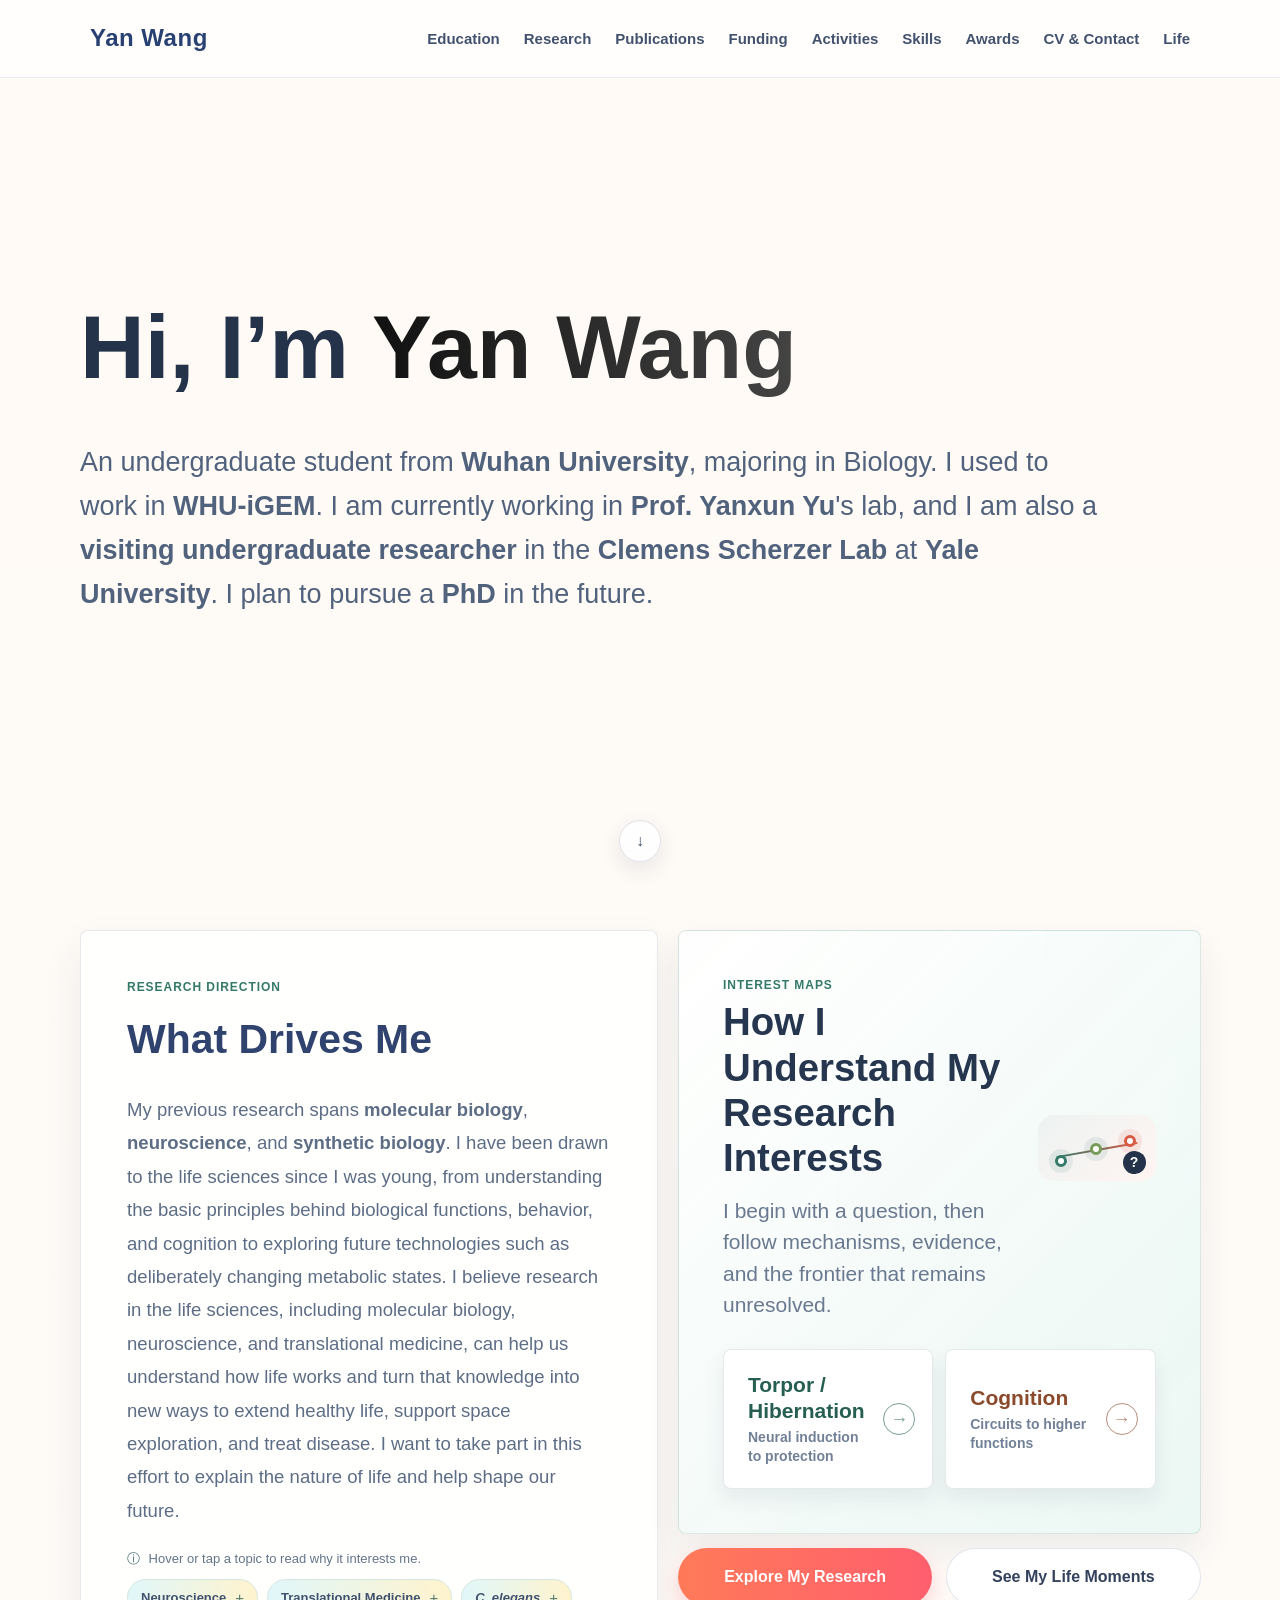
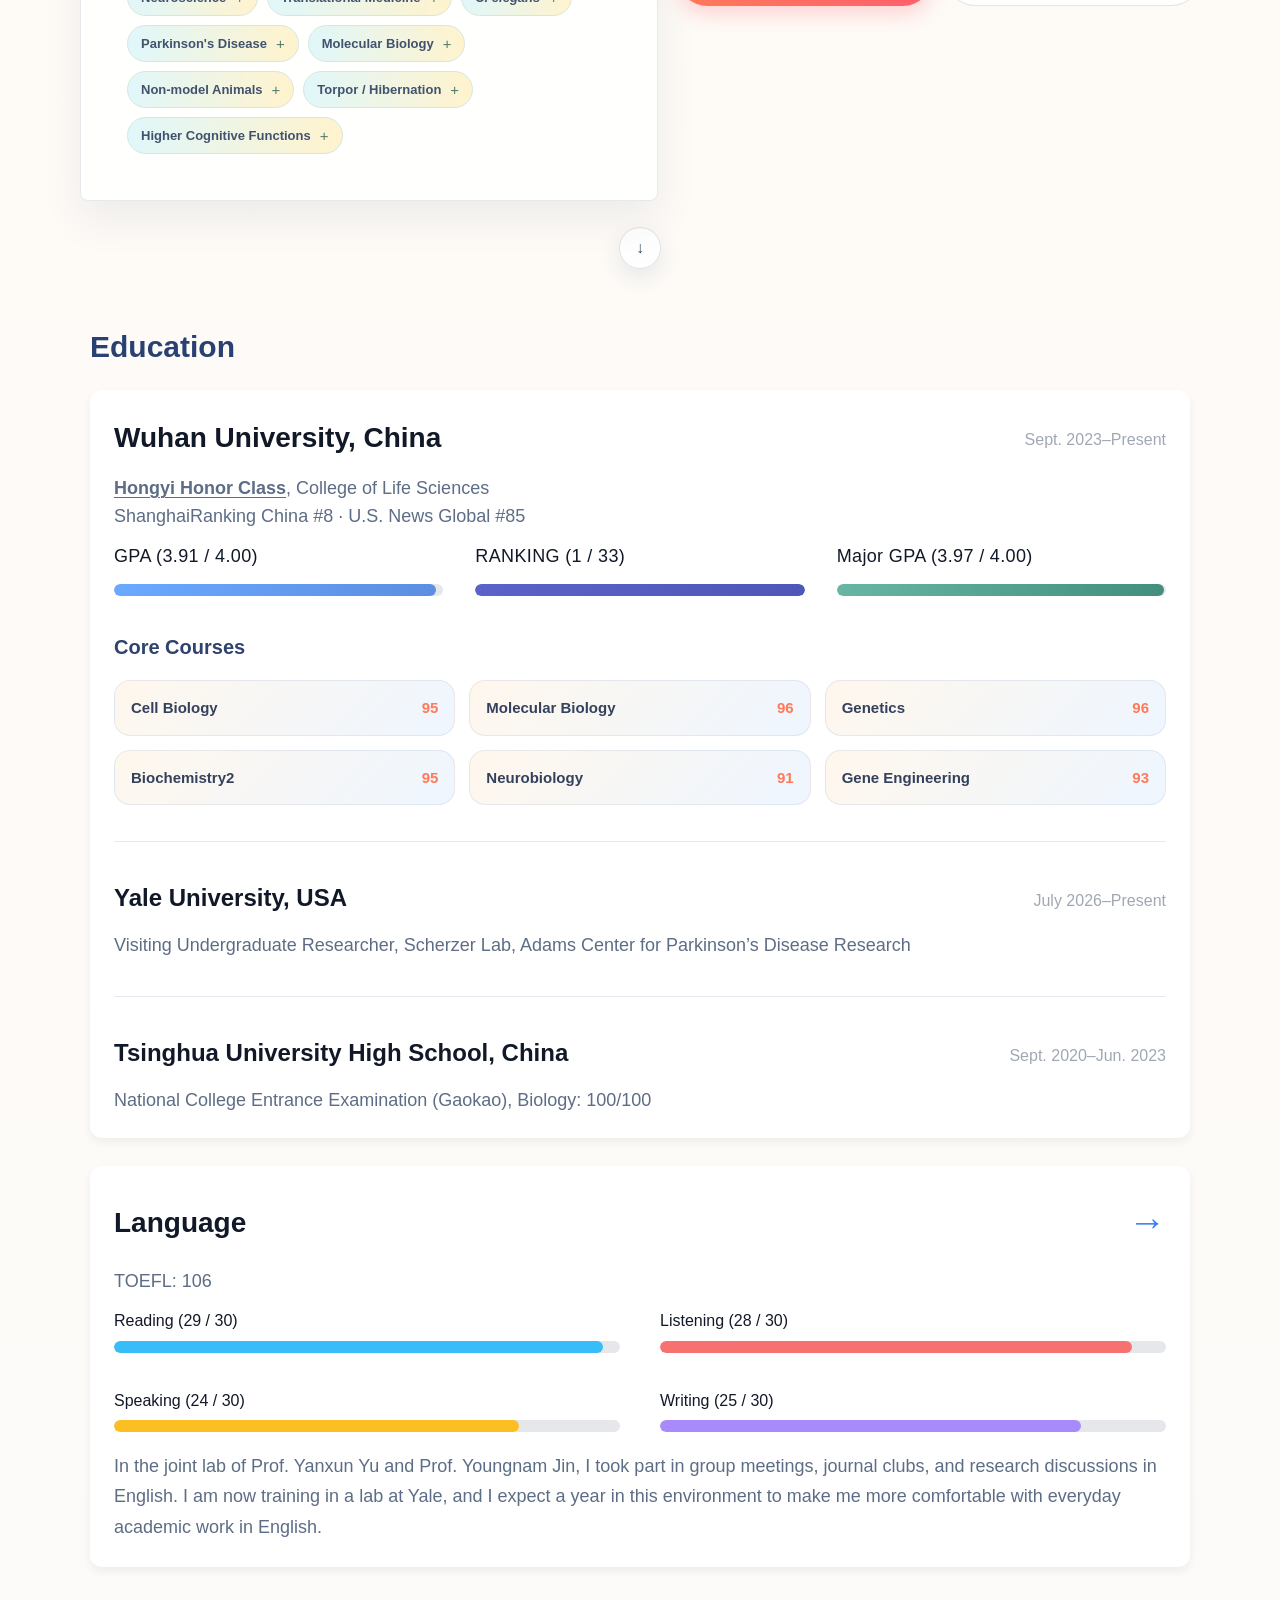
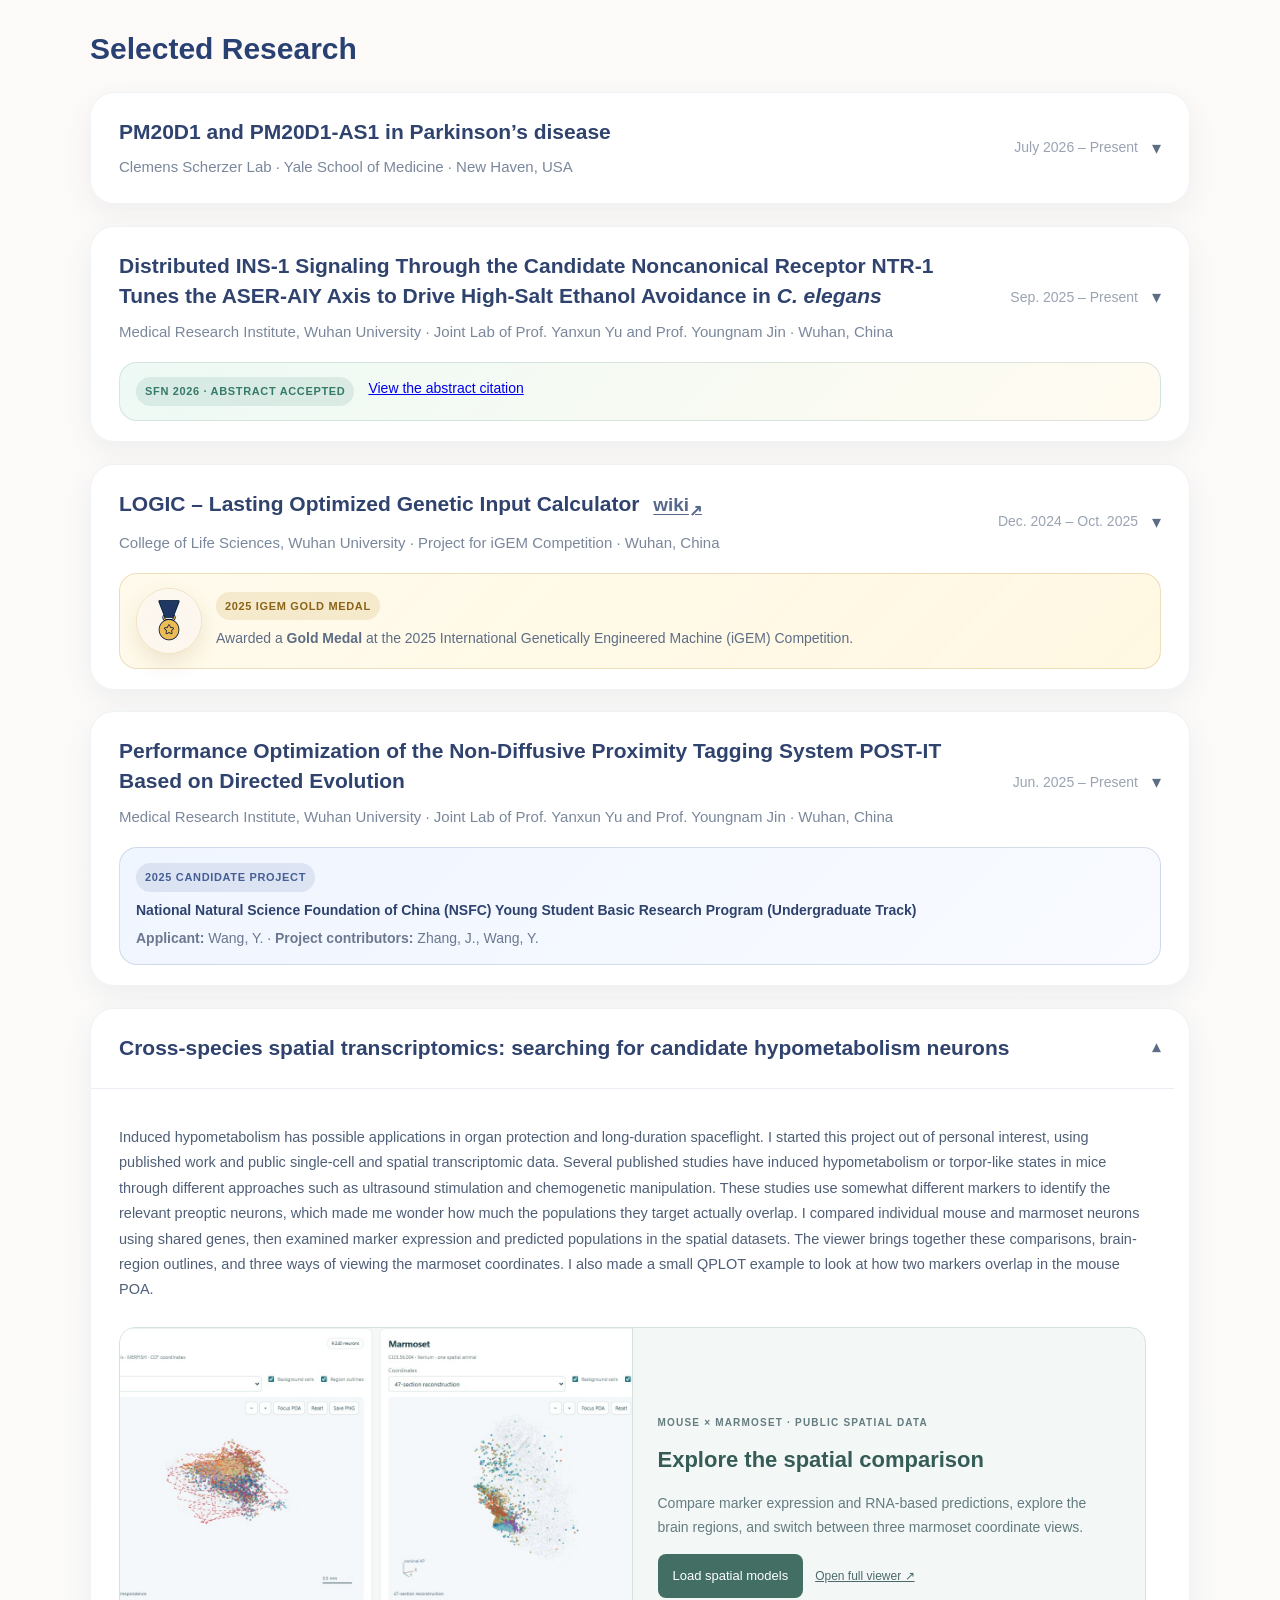
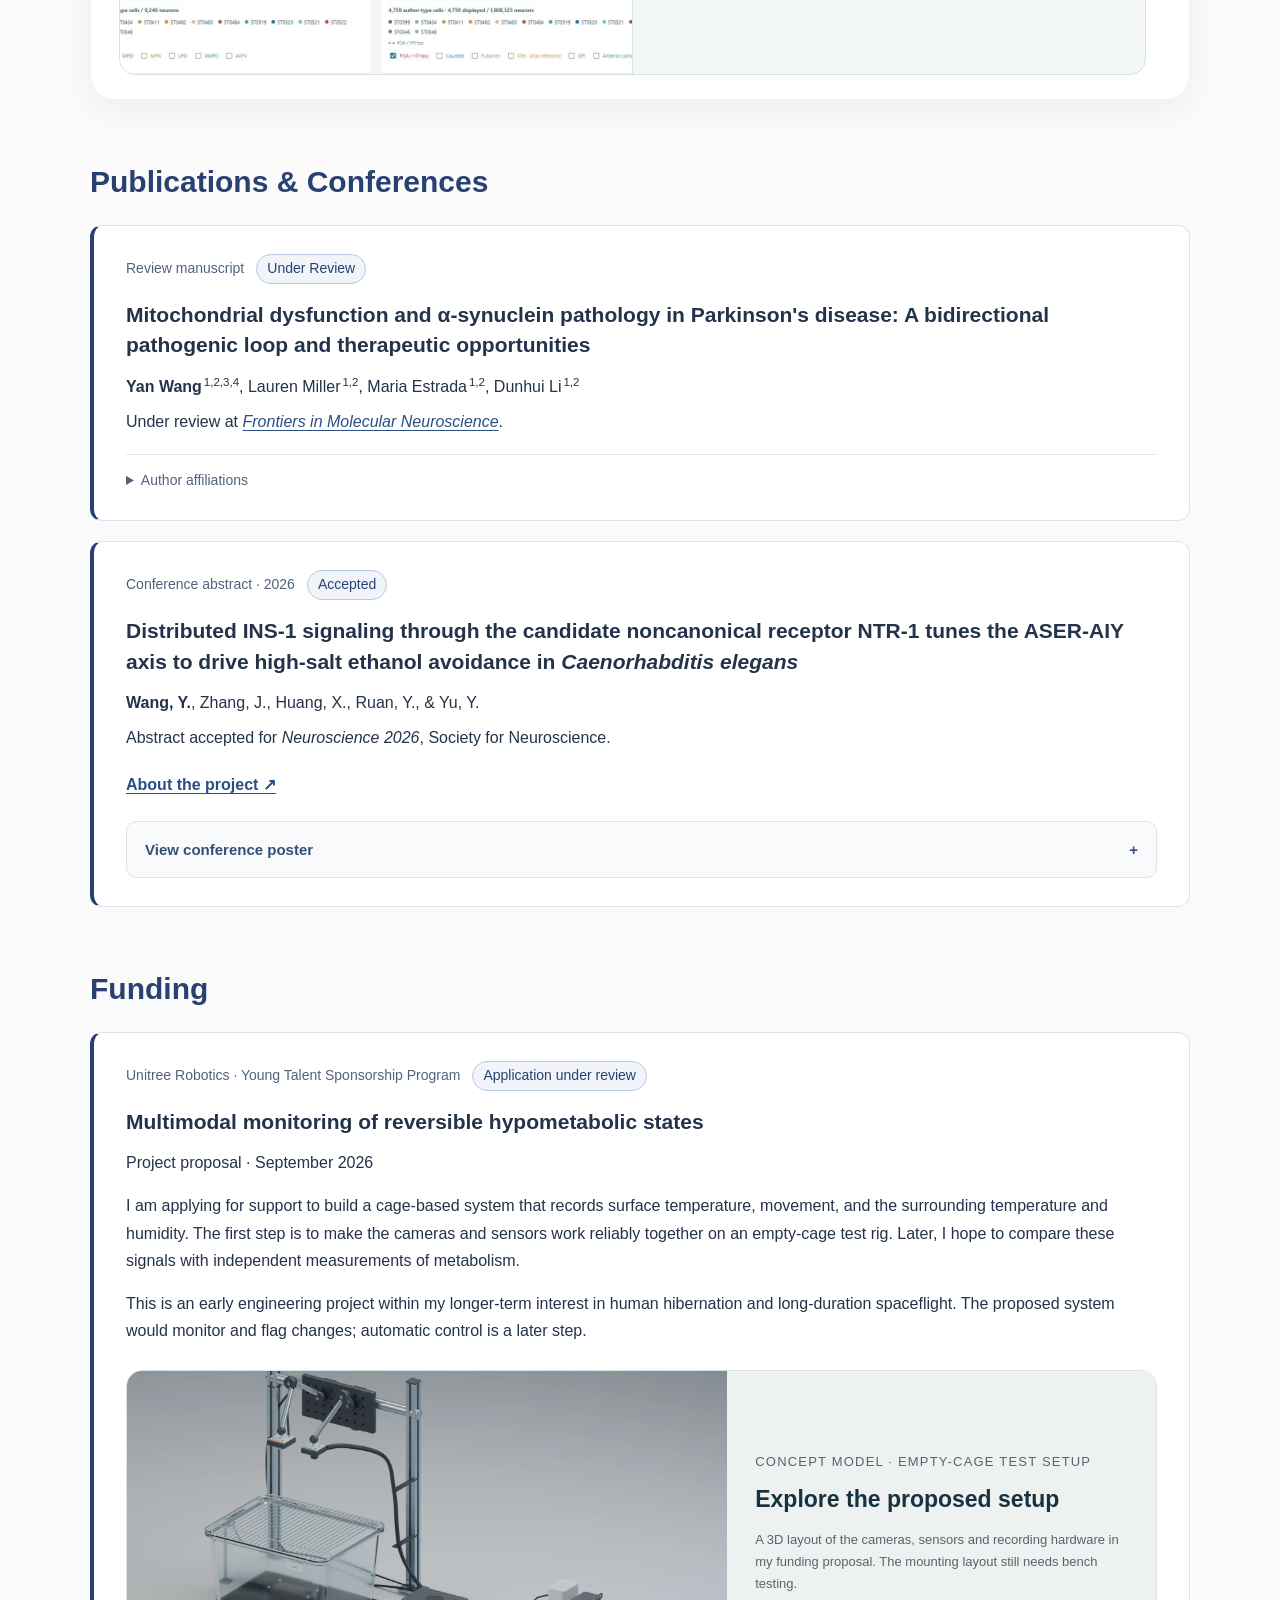
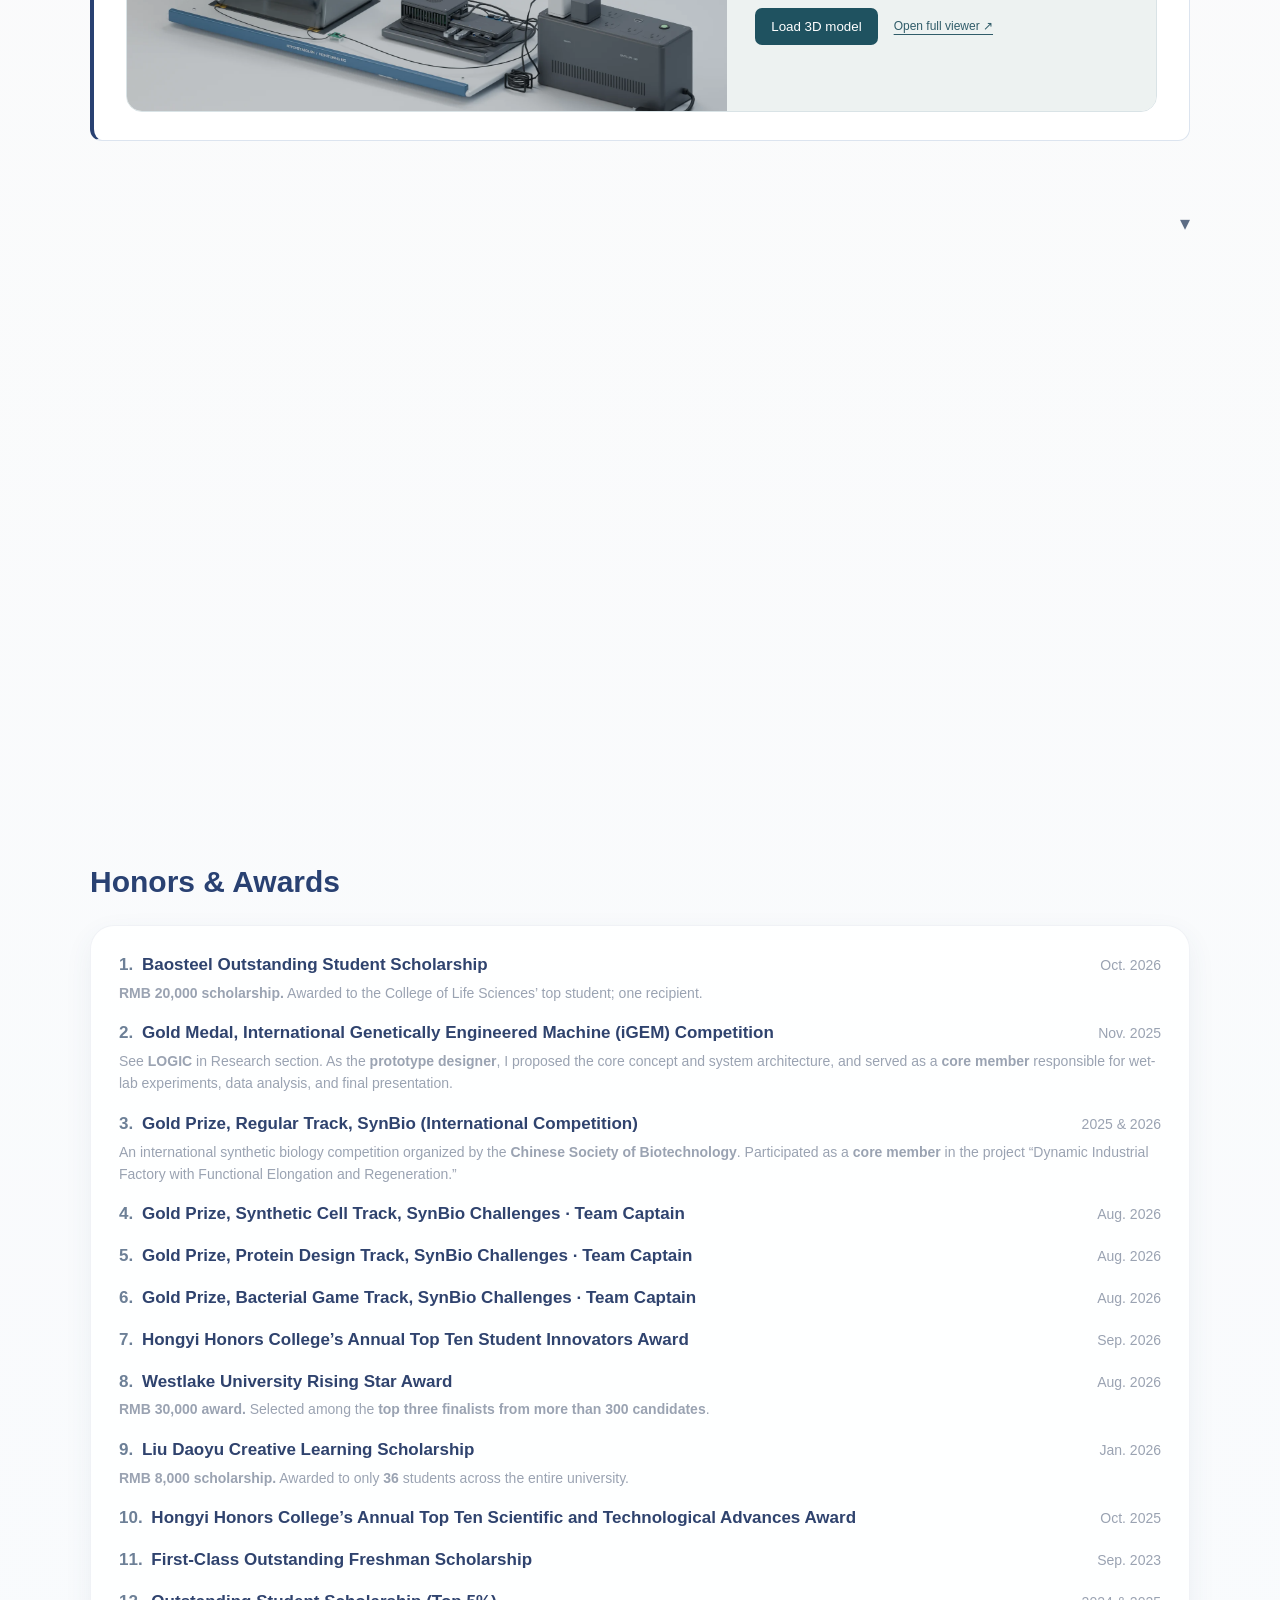
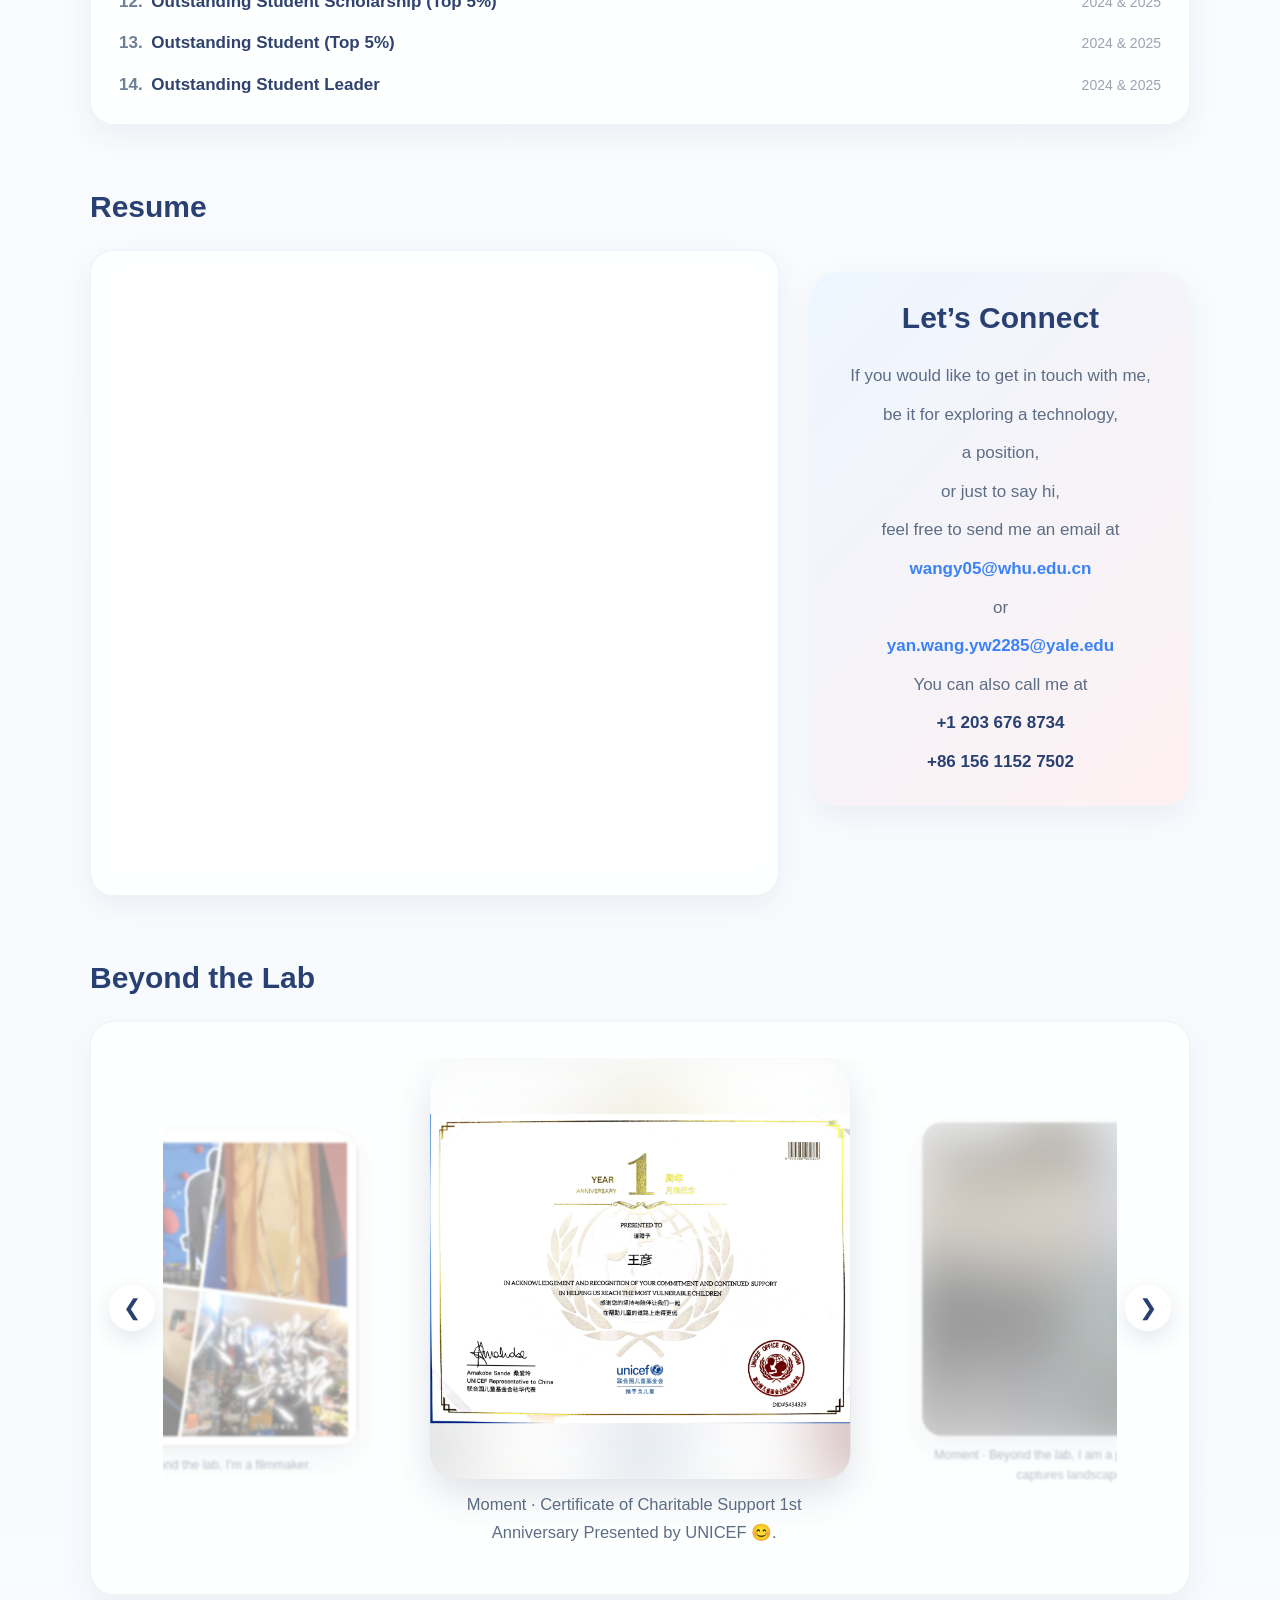
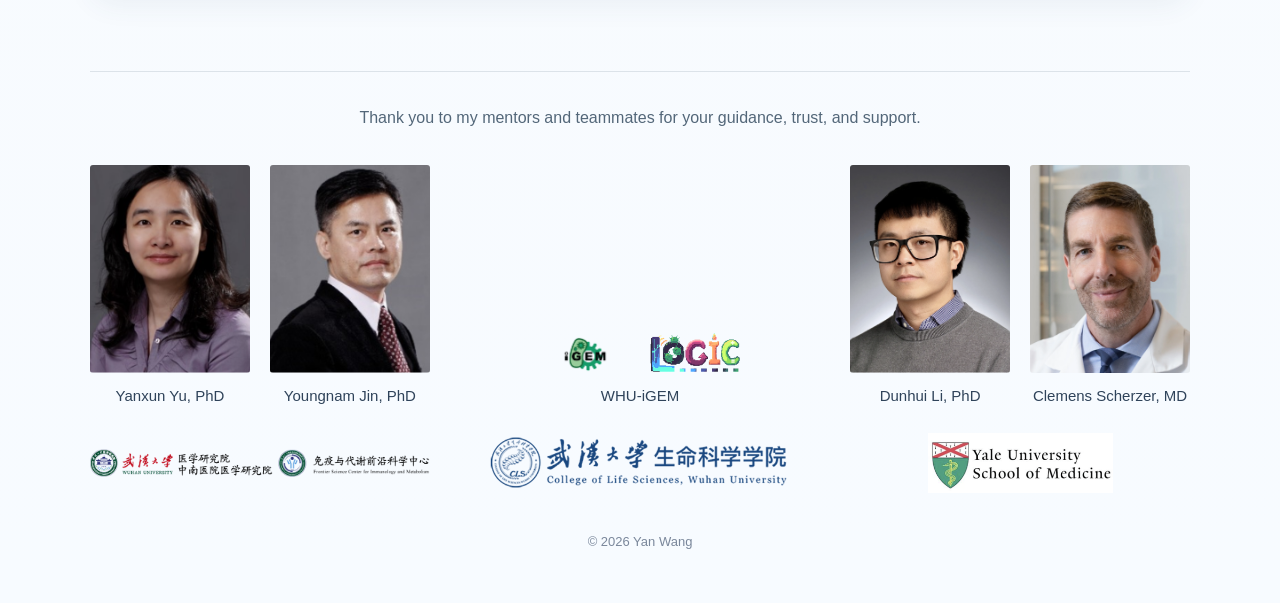
==== index.html @ 826b6105 "Add personal interest notes and update Yale research and SfN poster" ====
<!DOCTYPE html>
<html lang="en">
<head>
  <meta charset="UTF-8">
  <meta name="viewport" content="width=device-width, initial-scale=1.0">
  <title>Yan Wang | Personal Website</title>
  <link rel="stylesheet" href="style.css?v=20260915-major-gpa">
  <link rel="stylesheet" href="reading-room.css">
  <link rel="stylesheet" href="instrument-embed.css">
  <link rel="stylesheet" href="portfolio-refresh.css?v=20260907-2">
  <link rel="stylesheet" href="acknowledgements.css?v=20260909">
  <link rel="stylesheet" href="spatial-embed.css?v=20260910">
<script src="analytics.js?v=20260913" defer></script>
<link rel="stylesheet" href="portfolio-update.css?v=20261008">
</head>
<body>

<header>
  <div class="container nav">
    <div class="logo">Yan Wang</div>
    <div class="nav-links">
      <a href="#journey">Education</a>
      <a href="#research">Research</a>
      <a href="#publications">Publications</a>
      <a href="#funding">Funding</a>
       <a href="#activities">Activities</a>
      <a href="#skills">Skills</a>
      <a href="#awards">Awards</a>
     <a href="#resume-contact">CV & Contact</a>
       <a href="#life">Life</a>
    </div>
  </div>
</header>

<section class="hero" id="home">
  <div class="hero-home" id="hero-home">
  <div class="container hero-grid">
    <div class="hero-text">
      <h1>
        Hi, I’m <span class="accent">Yan Wang</span>
      </h1>
      <p>
        An undergraduate student from <strong>Wuhan University</strong>, majoring in Biology.
        I used to work in <strong>WHU-iGEM</strong>. I am currently working in <strong>Prof. Yanxun Yu</strong>'s lab, and I am also a <strong>visiting undergraduate researcher</strong> in the <strong>Clemens Scherzer Lab</strong> at <strong>Yale University</strong>.
        I plan to pursue a <strong>PhD</strong> in the future.
      </p>
      <a class="hero-scroll-cue" href="#research-interests" aria-label="Continue to my research interests">
        <span aria-hidden="true">&#8595;</span>
      </a>
    </div>

    <div class="hero-interest-stage" id="research-interests">
    <div class="hero-map-panel scroll-reveal-card scroll-reveal-map" id="interest-maps-home">
      <div class="interest-map-launcher" aria-label="Research interest maps">
        <div class="interest-map-copy">
          <span class="interest-map-eyebrow">Interest Maps</span>
          <strong>How I Understand My Research Interests</strong>
          <span class="interest-map-slogan">I begin with a question, then follow mechanisms, evidence, and the frontier that remains unresolved.</span>
        </div>
        <div class="interest-map-graphic" aria-hidden="true">
          <span class="route-line"></span>
          <span class="route-dot route-dot-one"></span>
          <span class="route-dot route-dot-two"></span>
          <span class="route-dot route-dot-three"></span>
          <span class="route-question">?</span>
        </div>
        <div class="interest-map-actions">
          <button type="button" class="interest-map-button torpor" onclick="openInterestMap('torpor', { trigger: this })">
            <span class="button-title">Torpor / Hibernation</span>
            <span class="button-subtitle">Neural induction to protection</span>
            <span class="map-button-cue" aria-hidden="true">&#8594;</span>
          </button>
          <button type="button" class="interest-map-button cognition" onclick="openInterestMap('cognition', { trigger: this })">
            <span class="button-title">Cognition</span>
            <span class="button-subtitle">Circuits to higher functions</span>
            <span class="map-button-cue" aria-hidden="true">&#8594;</span>
          </button>
        </div>
      </div>
      <div class="hero-buttons hero-buttons-relocated">
        <a href="#research" class="btn-primary">Explore My Research</a>
        <a href="#life" class="btn-secondary">See My Life Moments</a>
      </div>
    </div>

    <div class="hero-side-card card scroll-reveal-card" id="what-drives">
      <span class="interest-map-eyebrow">Research Direction</span>
      <h3>What Drives Me</h3>
      <p>My previous research spans <strong>molecular biology</strong>, <strong>neuroscience</strong>, and <strong>synthetic biology</strong>. I have been drawn to the life sciences since I was young, from understanding the basic principles behind biological functions, behavior, and cognition to exploring future technologies such as deliberately changing metabolic states. I believe research in the life sciences, including molecular biology, neuroscience, and translational medicine, can help us understand how life works and turn that knowledge into new ways to extend healthy life, support space exploration, and treat disease. I want to take part in this effort to explain the nature of life and help shape our future.</p>
      <div class="interest-tag-block">
  <p class="interest-tag-hint"><span aria-hidden="true">ⓘ</span> Hover or tap a topic to read why it interests me.</p>
  <div class="tag-list" aria-label="My research interests">
    <button type="button" class="tag interest-tag" data-interest-title="Neuroscience" data-interest-note="I often find myself wondering how consciousness arises, and how the brain gives shape to behavior and thought. Trying to understand our own existence makes me want to keep asking questions outside what I already know." aria-expanded="false" aria-controls="interest-note-popover">Neuroscience<span class="interest-tag-icon" aria-hidden="true">+</span></button>
    <button type="button" class="tag interest-tag" data-interest-title="Translational Medicine" data-interest-note="If something we discover can improve health or help people do things that once seemed impossible, I would find that enormously rewarding. I want my research to contribute to that future." aria-expanded="false" aria-controls="interest-note-popover">Translational Medicine<span class="interest-tag-icon" aria-hidden="true">+</span></button>
    <button type="button" class="tag interest-tag" data-interest-title="C. elegans" data-interest-note="This tiny animal has more than enough to keep me curious: RNA processing, differences in how neurons age, and cells finding their way through a body. I enjoy returning to it with a new experiment or a question from my own work." aria-expanded="false" aria-controls="interest-note-popover"><em>C. elegans</em><span class="interest-tag-icon" aria-hidden="true">+</span></button>
    <button type="button" class="tag interest-tag" data-interest-title="Parkinson&#x27;s Disease" data-interest-note="Working at Yale has drawn me into this difficult field. I keep coming back to how a mostly sporadic disease can arise through so many routes, and how to choose a model that captures the mechanism I want to study." aria-expanded="false" aria-controls="interest-note-popover">Parkinson&#x27;s Disease<span class="interest-tag-icon" aria-hidden="true">+</span></button>
    <button type="button" class="tag interest-tag" data-interest-title="Molecular Biology" data-interest-note="I like working backwards from a behavior or phenotype to the molecules behind it. It gives me a concrete starting point for understanding a phenomenon that first caught my attention." aria-expanded="false" aria-controls="interest-note-popover">Molecular Biology<span class="interest-tag-icon" aria-hidden="true">+</span></button>
    <button type="button" class="tag interest-tag" data-interest-title="Non-model Animals" data-interest-note="I want to study animals beyond the usual laboratory models. Species adapted to unusual environments may show us possibilities we would miss by studying one familiar organism. I think there is a great deal left to learn from what evolution has already tried." aria-expanded="false" aria-controls="interest-note-popover">Non-model Animals<span class="interest-tag-icon" aria-hidden="true">+</span></button>
    <button type="button" class="tag interest-tag" data-interest-title="Torpor / Hibernation" data-interest-note="This is where science fiction meets questions I can begin to study: how can a nervous system change metabolism so profoundly, and could that help protect organs or make long space journeys possible? That combination keeps pulling me back." aria-expanded="false" aria-controls="interest-note-popover">Torpor / Hibernation<span class="interest-tag-icon" aria-hidden="true">+</span></button>
    <button type="button" class="tag interest-tag" data-interest-title="Higher Cognitive Functions" data-interest-note="Questions from everyday life keep pulling me toward cognition. Why did one bad meal make me avoid coriander for years? How do I hold a verification code in mind for a few seconds? Why can a dream put old friends in a place they have never been? I want to understand what the brain is doing in these moments." aria-expanded="false" aria-controls="interest-note-popover">Higher Cognitive Functions<span class="interest-tag-icon" aria-hidden="true">+</span></button>
  </div>
</div>
    </div>
    <a class="hero-scroll-cue stage-scroll-cue" href="#journey" aria-label="Continue to Education">
      <span aria-hidden="true">&#8595;</span>
    </a>
  </div>
  </div>
  </div>

  <section class="interest-map-workspace" id="interest-map-workspace" hidden>
  <div class="container">
    <div class="interest-map-shell">
      <div class="interest-map-topbar">
        <div>
          <span class="interest-map-eyebrow">Research Interest Map</span>
          <h2 id="interest-map-title">Artificial Induction of Torpor / Hibernation</h2>
        </div>
        <button type="button" class="interest-map-close" onclick="closeInterestMap()" aria-label="Close interest map">
          Close
        </button>
      </div>

      <div class="interest-map-panel active" data-interest-panel="torpor">
        <div class="torpor-v3-map">
          <div class="map-intro">
            <p>
              I want to understand what it takes to lower metabolism and bring an animal back safely. These papers help me separate the circuits that start torpor from the changes needed to sustain it. My notes focus on what each experiment can tell us, and what I would want to check next.
            </p>
          </div>

          <div class="map-area-tabs" aria-label="Torpor map areas">
            <button type="button" class="map-area-tab active" data-area-tab="neural-route" onclick="switchTorporArea('neural-route')" aria-pressed="true">
              <span>Area 1</span>
              Papers &amp; notes
            </button>
            <button type="button" class="map-area-tab" data-area-tab="cryonics-route" onclick="switchTorporArea('cryonics-route')" aria-pressed="false">
              <span>Area 2</span>
              My cryobiology visit
            </button>
          <button type="button" class="map-area-tab" data-area-tab="my-attempt" onclick="switchTorporArea('my-attempt')" aria-pressed="false"><span>Area 3</span>My attempts</button>
</div>

          <div class="torpor-area-panel active" data-torpor-area="neural-route">
            <div class="map-region primary-route">
              <div class="map-region-header">
                <span class="map-region-kicker">Area 1</span>
                <h3>Torpor, from circuits to physiology</h3>
              </div>

              <div class="paper-legend" aria-label="Research team color legend">
                <span class="legend-chip team-wangtf">Tongfei Wang</span>
                <span class="legend-chip team-wangsq">Shiqiang Wang</span>
                <span class="legend-chip team-sunagawa">Genshiro Sunagawa</span>
                <span class="legend-chip team-hrvatin">Hrvatin / Senmiao Sun</span>
                <span class="legend-chip team-machado">Natalia Machado</span>
                <span class="legend-chip team-gracheva">Elena Gracheva</span>
              </div>

              <div class="map-interaction-guide" aria-label="Roadmap interaction guide">
                <span><i class="guide-paper-dot" aria-hidden="true"></i>Choose a paper to read the source</span>
                <span><i class="guide-note-icon" aria-hidden="true"></i>Open the notebook for my reading note</span>

              </div>

              <div class="roadmap-scroll" tabindex="0" aria-label="Torpor papers by year and question"><div class="roadmap-grid torpor-grid-v3"></div></div>
            </div>
          </div>

          <div class="torpor-area-panel" data-torpor-area="cryonics-route">
            <div class="map-region cryonics-route">
              <div class="map-region-header">
                <span class="map-region-kicker">Area 2</span>
                <h3>Secondary Technical Route: Human Cryopreservation</h3>
              </div>
              <p class="cryo-route-intro">
                This route is not the same as neural torpor: it focuses on ultra-low-temperature preservation after legal death or in organ-level cryobiology. Hover over each institute card for context; press My Visit on Yinfeng to show my notes and photo.
              </p>

              <div class="cryo-company-grid" aria-label="Human cryopreservation organizations">
<article class="cryo-card yinfeng-card" tabindex="0">
                  <div class="cryo-logo">YF</div>
                  <h4>Shandong Yinfeng Life Science Research Institute</h4>
                  <p>Chinese institute working on low-temperature preservation, organ cryobiology, and body donation-linked research.</p>
                  <button type="button" class="visit-toggle" onclick="toggleVisitPanel(event)">My Visit</button>
                  <span class="cryo-card-tooltip">Press My Visit to see my field note from the institute visit and the photo I took there.</span>
                </article>
<article class="cryo-card alcor-card" tabindex="0">
                  <div class="cryo-logo">AL</div>
                  <h4>Alcor Life Extension Foundation</h4>
                  <p>Arizona-based cryonics organization focused on whole-body and neuro cryopreservation.</p>
                  <span class="cryo-card-tooltip">A long-running public cryonics reference point for patient-care framing, protocols, and long-term storage.</span>
                </article>
<article class="cryo-card ci-card" tabindex="0">
                  <div class="cryo-logo">CI</div>
                  <h4>Cryonics Institute</h4>
                  <p>Michigan-based organization offering cryonic suspension and long-term patient storage.</p>
                  <span class="cryo-card-tooltip">A major nonprofit comparison case for lower-cost cryonics models and member-centered operations.</span>
                </article>
<article class="cryo-card tb-card" tabindex="0">
                  <div class="cryo-logo">TB</div>
                  <h4>Tomorrow Bio</h4>
                  <p>European cryonics provider emphasizing standby, stabilization, and transport logistics.</p>
                  <span class="cryo-card-tooltip">Highlights the practical chain between death declaration, rapid response, perfusion, cooling, and storage.</span>
                </article>
</div>

              <div class="visit-panel" id="yinfeng-visit-panel">
                <div class="visit-photo-wrap">
                  <img loading="lazy" decoding="async" src="life/yinfeng-visit.jpg" width="1534" height="1279" alt="Yan Wang visiting Shandong Yinfeng Life Science Research Institute">
                </div>
                <div class="visit-note">
                  <span class="interest-map-eyebrow">My Visit</span>
                  <h4>Shandong Yinfeng Life Science Research Institute</h4>
                  <p>
                    During my visit, the director of the institute described their work on cryopreservation and rewarming of rabbit hearts, including experiments in which <strong>a small proportion (200/3000) of cryopreserved hearts recovered beating activity after rewarming</strong>.
                  </p>
                  <p>
                    These efforts convinced me that cryobiology has enormous potential for preserving organs and tissues. Even relatively simple organisms such as <em>Caenorhabditis elegans</em>, which I currently use in my research, can survive long-term cryopreservation under appropriate conditions.
                  </p>
                  <p>
                    However, I remain concerned that translating ultra-low-temperature preservation to an intact human body would be extraordinarily difficult. In a highly complex organism, even a small amount of irreversible damage may be unacceptable. For this reason, I increasingly feel that <strong>the neural and physiological approach pursued by researchers in torpor and hibernation</strong> may offer a more biologically integrated path toward reversible human hypometabolism.
                  </p>
                  <p>
                    I also learned that 34 remarkable volunteers from different walks of life had already been cryopreserved in tanks. Their participation was framed more like body donation: puncture sampling at different time points can help researchers study how cryopreservation affects the human body.
                  </p>
                </div>
              </div>
            </div>
          </div>
        <div class="torpor-area-panel" data-torpor-area="my-attempt"><div class="map-region my-attempt-route"><div class="map-region-header"><span class="map-region-kicker">Area 3</span><h3>My attempts</h3></div><div class="attempt-projects"><article class="attempt-project"><h4 class="attempt-title">A metabolic-state monitoring system</h4><p class="attempt-intro">I made a model of a system for monitoring metabolic states; with no hibernation lab nearby, this may be the first small step I can take toward studying induced torpor, and I am applying to Unitree for funding to turn the idea into a working setup.</p><div id="interest-instrument-showcase" class="instrument-showcase" data-model-src="instrument/?embed=1">
        <div class="instrument-preview">
          <img src="instrument/assets/hero.webp" width="1800" height="1350" loading="lazy" alt="Proposed cage-monitoring rig with two overhead cameras, external recording electronics and separate backup power.">
          <div class="instrument-caption"><p class="instrument-eyebrow">Concept model · Empty-cage test setup</p><h4>Explore the proposed setup</h4><p>A 3D layout of the cameras, sensors and recording hardware in my funding proposal. The mounting layout still needs bench testing.</p><div class="instrument-actions"><button type="button" data-load-model>Load 3D model</button><a href="instrument/" target="_blank" rel="noopener">Open full viewer ↗</a></div></div>
        </div>
        <div class="instrument-live" hidden><div class="instrument-livebar"><span>Proposed monitoring rig · Simulated replay</span><a href="instrument/" target="_blank" rel="noopener">Open full viewer ↗</a><button type="button" data-close-model>Close model</button></div></div>
      </div></article><article class="attempt-project"><h4 class="attempt-title">A cross-species spatial comparison</h4><p class="attempt-intro">I wanted to explore which mouse preoptic populations share the markers used in hypometabolism studies, and where candidate counterparts might be found in primates. Using public RNA and spatial data, I compared mouse neurons with marmoset candidates. <a href="#spatial-research">Read about the project ↗</a></p><div class="spatial-showcase">
 <div class="spatial-preview"><img src="spatial/preview.jpg" width="1200" height="810" loading="lazy" decoding="async" alt="Side-by-side spatial views of mouse preoptic neurons and candidate marmoset counterparts."><div class="spatial-caption"><p class="spatial-eyebrow">Mouse × marmoset · Public spatial data</p><h4>Explore the spatial comparison</h4><p>Compare marker expression and RNA-based predictions, explore the brain regions, and switch between three marmoset coordinate views.</p><div class="spatial-actions"><button type="button" data-load-spatial>Load spatial models</button><a href="spatial/" target="_blank" rel="noopener">Open full viewer ↗</a></div></div></div>
 <div class="spatial-live" hidden><div class="spatial-livebar"><span>Mouse &amp; marmoset · Spatial comparison</span><a href="spatial/" target="_blank" rel="noopener">Open full viewer ↗</a><button type="button" data-close-spatial>Close models</button></div></div>
 </div></article></div></div></div>
</div>
      </div>

      <div class="interest-map-panel" data-interest-panel="cognition">
        <div class="map-placeholder">
          <span class="interest-map-eyebrow">Memory and emotion</span>
          <h3>Cognition Interest Map</h3>
          <p>
            Questions about memory, dreams, and waking up, with the papers that have helped me think about them.
          </p>
        </div>
      </div>
    </div>
  </div>
</section>
</section>

<section class="section" id="journey">
  <div class="container">
    <h2 class="section-title">Education</h2>

    <div class="education-cards">

      <div class="edu-card progress-card">
        <div class="edu-header">
          <h3 class="edu-school whu-school">Wuhan University, China</h3>
          <div class="edu-time">Sept. 2023–Present</div>
        </div>
        <p class="edu-program">
          <span class="tooltip-term">
  <strong>Hongyi Honor Class</strong>
  <span class="tooltip-box">
    The <strong>Hongyi Honor Class</strong> is one of the most selective programs at Wuhan University, admitting students with <strong>top entrance scores</strong>.
    It provides <strong>interdisciplinary</strong> training for innovative and high-achieving students, and all major courses are taught <strong>in English</strong>.
  </span>
</span>, College of Life Sciences<br>
          ShanghaiRanking China #8 · U.S. News Global #85
        </p>
        <div class="stats-grid academic-stats">

          <div class="stat-block">
            <div class="stat-label">GPA (3.91 / 4.00)</div>
            <div class="progress-track"><div class="progress-fill gpa-fill"></div></div>
          </div>
          <div class="stat-block">
            <div class="stat-label">RANKING (1 / 33)</div>
            <div class="progress-track"><div class="progress-fill rank-fill"></div></div>
          </div>
          <div class="stat-block">
            <div class="stat-label">Major GPA (3.97 / 4.00)</div>
            <div class="progress-track" role="progressbar" aria-label="Major GPA" aria-valuemin="0" aria-valuemax="4" aria-valuenow="3.97" aria-valuetext="3.97 out of 4.00"><div class="progress-fill major-gpa-fill"></div></div>
          </div>
        </div>

        <div class="course-section">
          <h4 class="course-title">Core Courses</h4>
          <div class="course-grid">
            <div class="course-chip">Cell Biology <span>95</span></div>
            <div class="course-chip">Molecular Biology <span>96</span></div>
            <div class="course-chip">Genetics <span>96</span></div>
            <div class="course-chip">Biochemistry2 <span>95</span></div>
            <div class="course-chip">Neurobiology <span>91</span></div>
            <div class="course-chip">Gene Engineering <span>93</span></div>
          </div>
        </div>

       <div class="edu-divider"></div>
   <div class="edu-header highschool">
                <h3 class="edu-school">Yale University, USA</h3>
          <div class="edu-time">July 2026–Present</div>
        </div>
        <p class="edu-program">
         Visiting Undergraduate Researcher, Scherzer Lab, Adams Center for Parkinson’s Disease Research
        </p>
        <div class="edu-divider"></div>
      <div class="edu-header highschool">
                <h3 class="edu-school">Tsinghua University High School, China</h3>
          <div class="edu-time">Sept. 2020–Jun. 2023</div>
        </div>
        <p class="edu-program">
          National College Entrance Examination (Gaokao), Biology: 100/100
        </p>
      </div>


      <div class="edu-card progress-card">
        <div class="edu-header">
          <h3 class="edu-school">Language</h3>
          <a href="https://YanWang-whu.github.io/TOEFL_Yan%20Wang.pdf" target="_blank" class="score-link">&#8594;</a>
        </div>
        <p class="edu-program">TOEFL: 106</p>
        <div class="lang-grid">
          <div class="lang-item">
            <div class="lang-label">Reading (29 / 30)</div>
            <div class="progress-track"><div class="progress-fill reading-fill"></div></div>
          </div>
          <div class="lang-item">
            <div class="lang-label">Listening (28 / 30)</div>
            <div class="progress-track"><div class="progress-fill listening-fill"></div></div>
          </div>
          <div class="lang-item">
            <div class="lang-label">Speaking (24 / 30)</div>
            <div class="progress-track"><div class="progress-fill speaking-fill"></div></div>
          </div>
          <div class="lang-item">
            <div class="lang-label">Writing (25 / 30)</div>
            <div class="progress-track"><div class="progress-fill writing-fill"></div></div>
          </div>
        </div>
        <div class="lang-note">
          In the joint lab of Prof. Yanxun Yu and Prof. Youngnam Jin, I took part in group meetings, journal clubs, and research discussions in English. I am now training in a lab at Yale, and I expect a year in this environment to make me more comfortable with everyday academic work in English.
        </div>
      </div>

    </div>
  </div>
</section>

<section class="section" id="research">
  <div class="container">
    <h2 class="section-title">Selected Research</h2>

    <div class="research-list">

<div class="research-card" id="scherzer-research">
        <button type="button" class="research-header" id="scherzer-research-heading" aria-expanded="false" aria-controls="scherzer-research-content" onclick="toggleActivity(this)" >
          <div class="research-left">
            <span class="research-name">PM20D1 and PM20D1-AS1 in Parkinson’s disease</span>
            <span class="research-location">Clemens Scherzer Lab · Yale School of Medicine · New Haven, USA</span>
          </div>
          <div class="research-right">
            <span class="research-date-inline">July 2026 – Present</span>
            <span class="research-arrow" aria-hidden="true">&#9662;</span>
          </div>
        </button>
        <div class="research-content" id="scherzer-research-content" role="region" aria-labelledby="scherzer-research-heading" tabindex="0" inert>
          <div class="research-inner">
<p class="research-lead"><strong>I entered this new field by writing a perspective article, then learned to connect wet-lab experiments with computational analyses I taught myself.</strong></p>
<div class="research-section">
  <div class="research-subtitle">Starting with the literature</div>
  <p class="research-text">Before I arrived at Yale, my mentor invited me to write a perspective article on mitochondrial dysfunction and α-synuclein pathology in Parkinson’s disease. I spent the months before joining the lab reading the literature and working out how these two processes could reinforce each other. I developed the argument around this bidirectional loop and the treatment opportunities it raises. We submitted the manuscript to <em>Frontiers in Molecular Neuroscience</em> with me as first author, and it is now under review.</p>
</div>
<div class="research-section">
  <div class="research-subtitle">Bringing those questions into the lab</div>
  <p class="research-text">That reading gave me a much firmer starting point when I joined the Scherzer Lab. Building on our computational team’s single-cell genetic mapping work, we are studying PM20D1 and the long noncoding RNA PM20D1-AS1 at a Parkinson’s disease risk locus. PM20D1 is a secreted N-acyl amino acid synthase/hydrolase. Using human induced pluripotent stem cells (hiPSCs) and derived neurons, I am investigating where these RNAs are located, how reducing their expression changes the cell, and which molecular partners could connect them to disease. Our experiments include RNA fractionation, qPCR, antisense oligonucleotide (ASO) treatment, and RNA sequencing.</p>
</div>
<div class="research-section">
  <div class="research-subtitle">Learning to analyze the data myself</div>
  <p class="research-text">Alongside the experiments, I taught myself sequencing-data analysis so I could follow questions from a bench result back into human brain datasets. I examined three associated variants—rs9438393, rs1772143, and rs823080—and found that their linkage disequilibrium differed between populations. Two sequence-based models pointed to rs9438393 as the strongest candidate for changing local splicing. Its G allele increased predicted donor strength; in human brain neurons, it was also associated with a lower unspliced fraction at the same boundary. Looking at spliced and unspliced reads together led me to ask how local RNA processing affects the amount of PM20D1-AS1 that remains in the cell.</p>
  <p class="research-text">We detected exon-junction-containing PM20D1-AS1 RNA in chromatin-associated fractions of hiPSCs. In derived cortical neurons, ASO treatment reduced its abundance by about <strong>80%</strong>. Using stringent selection criteria, our analysis identified <strong>168 responsive genes</strong>, including 148 with lower expression after treatment. <em>SNCA</em> and <em>SCD</em> were among them, and synaptic functions were enriched in the gene set. Sequence-based RNA–DNA triplex scores were higher than in both unrestricted and sequence-feature-matched random gene sets. I am now using these results to decide which RNA interactions to examine next and how to connect the expression changes to α-synuclein biology and lipid homeostasis.</p>
</div>
<div class="research-workflow" aria-label="How my experiments and analyses connect">
  <div class="workflow-column">
    <span class="workflow-label">Wet lab</span>
    <h4>PM20D1 / PM20D1-AS1</h4>
    <ul><li>Subcellular RNA fractionation and qPCR</li><li>ASO knockdown and RNA sequencing</li><li>Cellular and mitochondrial functional assays</li></ul>
    <p class="workflow-next">Next experiments: RNAscope and ChIRP with collaborators</p>
  </div>
  <div class="workflow-column">
    <span class="workflow-label">Dry lab</span>
    <h4>PM20D1-AS1</h4>
    <ul><li>Genotypes, linkage disequilibrium, and splicing</li><li>Brain RNA expression and neuronal responses</li><li>RNA–DNA interaction predictions</li></ul>
    <p class="workflow-next">Using the results to choose the next experiment</p>
  </div>
</div>
<p class="research-text research-update">These are current results from an ongoing project. I will update this account as we work through the next experiments.</p>

</div>
        </div>
      </div>

<div class="research-card" id="ins1-research">
        <button class="research-header" id="ins1-research-heading" aria-expanded="false" aria-controls="ins1-research-content" onclick="toggleActivity(this)">
          <div class="research-left">
            <span class="research-name">
              Distributed INS-1 Signaling Through the Candidate Noncanonical Receptor NTR-1 Tunes the ASER-AIY Axis to Drive High-Salt Ethanol Avoidance in <em>C. elegans</em>
            </span>
            <span class="research-location">
              Medical Research Institute, Wuhan University · Joint Lab of Prof. Yanxun Yu and Prof. Youngnam Jin · Wuhan, China
            </span>
          </div>

          <div class="research-right">
            <span class="research-date-inline">Sep. 2025 – Present</span>
            <span class="research-arrow">&#9662;</span>
          </div>
        </button>

        <div class="research-publication">
          <span class="publication-label">SfN 2026 · Abstract accepted</span>
          <p><a href="#publications">View the abstract citation</a></p>
        </div>

        <div class="research-content" id="ins1-research-content" role="region" aria-labelledby="ins1-research-heading" tabindex="0" inert>
          <div class="research-inner">
<p class="research-lead"><strong>With my mentors’ trust and support, I took responsibility for moving this project forward independently. I learned a range of worm and neuroscience techniques, but more importantly, how to stay focused on a scientific question and work through the difficulties along the way.</strong></p>

            <div class="research-section">
              <div class="research-subtitle">Scientific Context and Central Question</div>
              <p class="research-text">
                Neuropeptides modulate neural computation slowly and across broader spatial scales than classical fast synaptic transmission. The compact, invariant nervous system and complete connectome of <em>C. elegans</em> therefore offer an unusually tractable setting in which to connect peptide release, circuit state, and behavior.
              </p>
              <p class="research-text">
                Ethanol valence in the worm is context dependent: it is attractive under low salt but aversive under high salt. We found that <strong>loss of the insulin-like neuropeptide INS-1 completely reverses high-salt ethanol avoidance into attraction</strong>. I therefore asked which neurons release INS-1, which circuit it reconfigures, and whether this effect is mediated by canonical insulin signaling or an alternative receptor pathway.
              </p>
            </div>

            <div class="research-section">
              <div class="research-subtitle">Independent Experimental Program</div>
              <p class="research-text">
                This is the <strong>first research project I have advanced independently</strong>. With mentorship at key decision points, I designed and iteratively revised a three-level strategy spanning behavior, circuit dynamics, and receptor mechanism.
              </p>
              <ol class="research-method-chain">
                <li><strong>Localize INS-1 release.</strong> I generated cell-specific <em>ins-1</em> knockouts using loxP/Cre and complementary rescue lines in ASEL, ASER, AWC, AIY, AIZ, and other candidate cells, then quantified high-salt ethanol chemotaxis across genotypes.</li>
                <li><strong>Resolve circuit computation.</strong> I established ethanol-gradient calcium imaging in ASEL, ASER, and AIY, and combined optogenetic manipulation with PH-miniSOG-mediated neuronal ablation to test the functional contribution of upstream and downstream nodes.</li>
                <li><strong>Interrogate receptor logic.</strong> I phenotyped canonical insulin-pathway mutants (<em>daf-2</em>, <em>age-1</em>, <em>akt-1/2</em>, <em>daf-16</em>, and <em>daf-18</em>), tested the candidate neurotensin-like GPCR <em>ntr-1</em>, and integrated behavioral genetics with structure prediction and protein docking.</li>
              </ol>
            </div>

            <div class="research-section">
              <div class="research-subtitle">Mechanistic Findings</div>
              <div class="research-findings">
                <div class="research-finding">
                  <span>01 · Distributed peptide source</span>
                  <p>Cell-specific deletion, rescue, and ablation converge on <strong>ASEL, AIY, AIZ, and AIB as candidate INS-1-regulated nodes</strong>. ASEL is supported by both deletion and rescue; AIY by deletion, rescue, and ablation; AIZ by rescue; and AIB by ablation. The emerging architecture is distributed rather than a single dedicated peptide source.</p>
                </div>
                <div class="research-finding">
                  <span>02 · Sensory threshold reconfiguration</span>
                  <p>In <em>ins-1</em> mutants, the ASER ethanol-response profile shifts rightward: its peak moves from approximately <strong>0.5% ethanol in wild-type N2 to approximately 1.5%</strong>, while ethanol-evoked negative calcium transients in AIY are reduced. Raising ethanol concentration partially restores avoidance, indicating an elevated aversive-detection threshold rather than complete sensory loss.</p>
                </div>
                <div class="research-finding">
                  <span>03 · ASEL-to-ASER causal support</span>
                  <p>Restoring <em>ins-1</em> only in ASEL partially shifts the ASER response peak back toward wild type, from approximately 1.5% to <strong>approximately 1.0% ethanol</strong>. This rescue links ASEL-derived INS-1 to the tuning of ASER sensitivity.</p>
                </div>
                <div class="research-finding">
                  <span>04 · Candidate noncanonical receptor</span>
                  <p>Canonical insulin-pathway mutants fail to reproduce the <em>ins-1</em> phenotype, whereas <strong><em>ntr-1</em> mutants show a similar behavioral defect</strong>. A favorable predicted INS-1-NTR-1 interaction further supports NTR-1 as a candidate noncanonical receptor.</p>
                </div>
              </div>
              <p class="research-text research-working-model">
                <strong>Working model:</strong> under high-salt conditions, distributed INS-1 release - prominently from ASEL - may signal through NTR-1 to tune the ethanol-response range of ASER and the downstream state of AIY, thereby assigning negative valence to ethanol and driving avoidance.
              </p>
            </div>

            <div class="research-section">
              <div class="research-subtitle">Independent Contribution and Research Maturity</div>
              <p class="research-text">
                I carried the project from plasmid design, microinjection, strain construction, and controlled chemotaxis assays through calcium imaging, optogenetics, neuronal ablation, mutant analysis, and molecular modeling. I also developed experimental safeguards: intermittent illumination reduced blue-light heating during optogenetics, while strict control of ethanol evaporation, humidity, temperature, and assay timing improved behavioral reproducibility.
              </p>
              <p class="research-text">
                More importantly, I learned to let results reshape the question. What began as a behavioral phenotype became a progressively testable model linking <strong>distributed peptide release, sensory-range tuning, downstream circuit state, and a candidate receptor</strong>. This process taught me how to integrate incomplete observations into a mechanistic framework that can be challenged by the next experiment.
              </p>
            </div>
          <div class="research-figures ins1-poster-figure"><figure><button type="button" class="poster-preview" data-open-poster aria-haspopup="dialog" aria-controls="ins1-poster-dialog" aria-label="Enlarge the SfN 2026 INS-1 poster">
  <img src="sfn2026-ins1-preview.webp" width="1600" height="1200" loading="lazy" decoding="async" alt="SfN 2026 INS-1 poster showing behavioral assays, neuron-specific perturbations, calcium imaging, and candidate receptor screens.">
  <span class="poster-preview-cue">Enlarge poster <span aria-hidden="true">↗</span></span>
</button><figcaption>My SfN 2026 conference poster. Click the image to enlarge it, then zoom in to read the figures.</figcaption></figure></div></div>
        </div>
      </div>

<div class="research-card" id="logic-research">
        <button class="research-header" id="logic-research-heading" aria-expanded="false" aria-controls="logic-research-content" onclick="toggleActivity(this)">
          <div class="research-left">
            <span class="research-name">
  LOGIC – Lasting Optimized Genetic Input Calculator
  <a href="https://2025.igem.wiki/whu-china/" target="_blank" class="wiki-link">wiki<sub>↗</sub></a>
</span>
            <span class="research-location">
              College of Life Sciences, Wuhan University · Project for iGEM Competition · Wuhan, China
            </span>
          </div>

          <div class="research-right">
            <span class="research-date-inline">Dec. 2024 – Oct. 2025</span>
            <span class="research-arrow">&#9662;</span>
          </div>
        </button>

        <div class="research-publication research-achievement research-medal">
          <img loading="lazy" class="achievement-medal-icon" src="life/igem-gold-medal-icon.png" alt="Gold science competition medal">
          <div class="achievement-copy">
            <span class="publication-label">2025 iGEM Gold Medal</span>
            <p>Awarded a <strong>Gold Medal</strong> at the 2025 International Genetically Engineered Machine (iGEM) Competition.</p>
          </div>
        </div>

        <div class="research-content" id="logic-research-content" role="region" aria-labelledby="logic-research-heading" tabindex="0" inert>
          <div class="research-inner">
<p class="research-lead"><strong>LOGIC began with a fanciful idea. Inspired by the “human computer” in the science-fiction novel <em>The Three-Body Problem</em>, I wondered whether a microbial population could carry out collective computation. I proposed LOGIC, and it was selected as our official project. It taught me how to turn an original idea into a testable scientific question.</strong></p>

           <div class="research-section">
  <div class="research-subtitle">Background</div>
  <p class="research-text">
        Bio-computing is a promising field with potential applications in bio-security, environmental monitoring, and personalized medicine.
    However, there has always been a significant gap between successfully constructing logic gates and actually achieving computation.
    Previous designs were always limited to within a single cell, constrained by available orthogonal components and cellular metabolic pressures,
    making it difficult to construct complex adders.
     </p>

  <p class="research-text">
       Fedorec, A. J. H. et al. developed a new method to build logic gates at the colony level.
    Using simple gene circuits such as high-pass and band-pass filters, along with spatial diffusion of inducers on solid media,
    colonies can generate outputs of classical logic gates like AND, OR, and XOR.
    This approach not only uses simple circuits but also allows easy tuning of logic functions by adjusting physical parameters.
     </p>

      <p class="research-text">
      Building on this, we creatively developed a toolkit for constructing logic gates by combining orthogonal quorum sensing and light-controlled degradation.
      Using this toolkit, we built a <strong>reproducible binary adder</strong>, showcasing the most intuitive aspect of biological computation.
     </p>
</div>

<div class="research-section">
  <div class="research-subtitle">Research</div>

  <p class="research-text">
    We constructed fluorescent reporters from six different quorum-sensing systems and tested their orthogonality,
    obtaining <strong>two sets of three orthogonal systems</strong> each to support inputs, outputs, and carry signals for the adder.
  </p>

  <p class="research-text">
     For each quorum-sensing system, we measured the diffusion–response curves on solid media and built high-pass and band-pass circuits,
    allowing engineered cells to perform <strong>basic logic gates like AND, OR, and XOR</strong>.
    We further <strong>designed and implemented cascaded logic gate experiments</strong> to simulate multi-input logic, serial calculation and addition computation.
  </p>

  <p class="research-text">
    To enable repeated operation, we inserted light-sensitive domains into the AHL-degrading enzyme AiiA for light-controlled degradation and
    developed light-inducible fluorescent proteins.
    This involved functional validation of the enzyme, molecular dynamics simulations of AiiA, and functional validation of the protein degradation tag.
  </p>

  <p class="research-text">
     For accurate and automated quantification of fluorescent colonies,
    we developed a <strong>colony quantification program</strong>. We also modeled wet-lab data for different quorum-sensing systems,
    creating <strong>simulation software</strong> to predict system responses to AHLs, and an educational platform to simulate colonies forming an adder.
  </p>
  <p class="research-text">
       The resulting tools, including <em>orthogonal AHL biosensors and diffusion–response mapping</em>, <em>logic gate modules</em>,
    <em>light-induced degradation</em>, <em>modeling methods for spatial computation</em>, <em>visualization and debugging software</em>,
    and <em>hardware for easier colony localization</em>,
    were integrated into the <strong>LOGIC toolbox</strong> to provide a foundation for future contributions to the iGEM community.
  </p>
</div>

<div class="research-section">
  <div class="research-subtitle">My Participation</div>

  <p class="research-text">
       During the project proposal phase, I <strong>independently proposed the LOGIC design concept</strong>,
    which uses multiple quorum-sensing systems and spatial diffusion to implement logic inputs and addition computation.
    I also drew the <strong>early modular blueprint</strong> for the project.
  </p>

  <p class="research-text">
        In the lab, I was a <strong>core wet-lab member</strong> involved in establishing the technical approach, designing experiments, developing tools,
    and visualizing results. My specific contributions include screening orthogonal systems, validating logic gates,
    <strong>implementing multi-input and cascaded logic gates</strong>, quantifying and visualizing all logic-related data, and integrating the LOGIC toolbox.
  </p>

  <p class="research-text">
        During project selection, both <strong>LOGIC and CLEANSE, which I designed, were chosen from over 20 proposals to enter the final four</strong>.
    In LOGIC, I applied interdisciplinary thinking, combining the orthogonality concept and quorum-sensing systems I had just learned in microbiology to build spatial diffusion logic gates,
    using bacterial communication as “wires,” and applied programming knowledge to design colonies performing binary computation.
  </p>

  <p class="research-text">
       For LOGIC experimental results, we needed to quantify fluorescence for different colonies (logic gates) under varying inducer concentrations, distances, and durations. To handle this large dataset,
    I learned ImageJ macros and developed batch-processing scripts to quickly and accurately identify,
    select, and quantify colonies, allowing us to process <strong>over 6,000 colonies and more than 20,000 quantifications</strong>.
  </p>
</div>
          <div class="research-figures" aria-label="Project figures"><figure><a href="research-images/logic-design.png" target="_blank" rel="noopener" aria-label="Open full-size figure: LOGIC design: diffusion-based inputs, genetic logic gates, and collective computation."><img src="research-images/logic-design.png" width="1880" height="650" loading="lazy" decoding="async" alt="LOGIC design: diffusion-based inputs, genetic logic gates, and collective computation."></a><figcaption>LOGIC design: diffusion-based inputs, genetic logic gates, and collective computation. <span>Open image for a closer look ↗</span></figcaption></figure><figure><a href="research-images/logic-gates.png" target="_blank" rel="noopener" aria-label="Open full-size figure: Biosensor characterization, diffusion–response measurements, and logic-gate experiments."><img src="research-images/logic-gates.png" width="1870" height="848" loading="lazy" decoding="async" alt="Biosensor characterization, diffusion–response measurements, and logic-gate experiments."></a><figcaption>Biosensor characterization, diffusion–response measurements, and logic-gate experiments. <span>Open image for a closer look ↗</span></figcaption></figure><figure><a href="research-images/logic-project-overview.png" target="_blank" rel="noopener" aria-label="Open full-size figure: Project overview: cascaded gates, light-induced degradation, analysis tools, and my iGEM participation certificate."><img src="research-images/logic-project-overview.png" width="1928" height="888" loading="lazy" decoding="async" alt="Project overview: cascaded gates, light-induced degradation, analysis tools, and my iGEM participation certificate."></a><figcaption>Project overview: cascaded gates, light-induced degradation, analysis tools, and my iGEM participation certificate. <span>Open image for a closer look ↗</span></figcaption></figure></div></div>
        </div>
      </div>

<div class="research-card" id="postit-research">
        <button class="research-header" id="postit-research-heading" aria-expanded="false" aria-controls="postit-research-content" onclick="toggleActivity(this)">
          <div class="research-left">
            <span class="research-name">
              Performance Optimization of the Non-Diffusive Proximity Tagging System POST-IT Based on Directed Evolution
            </span>
            <span class="research-location">
              Medical Research Institute, Wuhan University · Joint Lab of Prof. Yanxun Yu and Prof. Youngnam Jin · Wuhan, China
            </span>
          </div>

          <div class="research-right">
            <span class="research-date-inline">Jun. 2025 – Present</span>
            <span class="research-arrow">&#9662;</span>
          </div>
        </button>

        <div class="research-publication research-achievement research-funding">
          <div class="achievement-copy">
            <span class="publication-label">2025 Candidate Project</span>
            <p>
              <span class="publication-title">National Natural Science Foundation of China (NSFC) Young Student Basic Research Program (Undergraduate Track)</span>
              <span class="achievement-meta"><strong>Applicant:</strong> Wang, Y. <span aria-hidden="true">&middot;</span> <strong>Project contributors:</strong> Zhang, J., Wang, Y.</span>
            </p>
          </div>
        </div>

        <div class="research-content" id="postit-research-content" role="region" aria-labelledby="postit-research-heading" tabindex="0" inert>
          <div class="research-inner">
<p class="research-lead"><strong>This project was my first experience applying for research funding. I learned how to write a proposal, and our application received particularly positive comments from the reviewers.</strong></p>

            <div class="research-section">
  <div class="research-subtitle">Background</div>
  <p class="research-text">
        Identifying target proteins of small-molecule drugs is important for understanding their mechanisms, discovering new targets, and guiding drug optimization.
    Proximity labeling methods link the drug to an enzyme as a bait to label nearby proteins. Existing methods such as APEX2 and TurboID have their limitations.
  </p>
    <p class="research-text">
       Our lab previously developed POST-IT (Pup-On-target for Small molecule Target Identification Technology), based on a prokaryotic ubiquitin-like system.
      In this system, the small molecule is linked via HaloTag, and the enzyme <strong>PafA</strong> attaches a small protein (<strong>SBP–Pup</strong>) to nearby proteins. It can be used in living cells under mild conditions,
      is highly orthogonal to eukaryotic systems, and shows low diffusion. However, it still has some limitations, such as relatively slow labeling in cells and high substrate demand.
  </p>
</div>

<div class="research-section">
  <div class="research-subtitle">Research</div>

  <p class="research-text">
    To address these limitations, we focused on the PafA enzyme and used yeast surface display combined with error-prone PCR to build a mutant library.
    Through directed evolution, we aimed to obtain PafA variants that require less time and lower substrate concentration to reach effective labeling.
  </p>

  <p class="research-text">
     We expressed and purified PafA, and SBP–Pup as the enzyme and the substrate for in vivo and in vitro reactions. Based on error-prone PCR, we <strong>constructed a PafA mutant library with a size of ~10<sup>6</sup></strong>.
    Using flow cytometry sorting, we performed <strong>nine rounds of directed evolution</strong> with gradually reduced labeling time, and successfully obtained the <strong>R9 library with significantly improved catalytic efficiency</strong>.
  </p>

  <p class="research-text">
    We then applied NGS to sequence the enriched PafA genes. From the results, we <strong>identified 9 meaningful mutation sites</strong>. By combining these sites, we constructed five multi-mutant PafA variants.
    Both flow cytometry and confocal imaging showed that the <strong>9mt-L1 variant</strong>, containing all nine mutations, had the highest catalytic efficiency.
    We further performed evolution under lower substrate conditions, <strong>optimizing the reaction from 18 h, 40 μM to 2 h, 10 μM</strong>.
  </p>

   <p class="research-text">
     We also used structural tools such as AlphaFold3 to analyze how these mutations affect the homodimer interface, ATP-binding site, and catalytic regions, which may support future rational design.
  </p>

  <p class="research-text">
     In the future, we plan to further improve PafA efficiency and move toward applications. We will first test POST-IT using dasatinib, and then apply it to <strong>Hino, a Parkinson’s disease-related compound</strong> studied by our lab, whose mechanism is still unclear.
    By synthesizing a Hino-linker–chloroalkane and integrating it into POST-IT via click chemistry, we aim to <strong>identify its target proteins</strong>.
  </p>
</div>

<div class="research-section">
  <div class="research-subtitle">My Participation</div>

  <p class="research-text">
        This project was initially guided by a senior student together with another undergraduate labmate and me. Since last summer, we two undergraduates have been <strong>working on it independently</strong>.
    We made <strong>equal contributions</strong> in many experiments. I did experiments like constructing mutant PafA plasmids,
    preparing competent yeast, protein purification, in vitro assays (validated by SDS–PAGE), in vivo labeling and flow cytometry analysis, as well as basic structural analysis.
  </p>

  <p class="research-text">
       What impressed me most during this project was actually “failure.” When we first took over, our priority was to prepare enough protein.
    While PafA purification went smoothly, the small protein SBP–Pup failed to be expressed at a usable level after five attempts. We tried different columns, IPTG gradient induction, and Western blot to troubleshoot.
    In the end, we switched to ArcticExpress cells carrying cold-shock chaperones and <strong>successfully expressed Pup at low temperature</strong>.
    We think the issue was due to its small size, as high expression may lead to inclusion body formation. This experience gave me a much deeper understanding of how to debug experiments in practice.
  </p>
</div>
<div class="research-figures" aria-label="POST-IT project figure">
  <figure>
    <a href="research-images/postit-directed-evolution.png" target="_blank" rel="noopener" aria-label="Open full-size POST-IT figure">
      <img src="research-images/postit-directed-evolution.png" width="774" height="772" loading="lazy" decoding="async" alt="POST-IT directed-evolution workflow, flow cytometry, and fluorescence imaging.">
    </a>
    <figcaption>POST-IT directed-evolution workflow, flow cytometry, and fluorescence imaging. <span>Open image for a closer look ↗</span></figcaption>
  </figure>
</div>
          </div>
        </div>
      </div>

      <div class="research-card active" id="spatial-research">
        <button type="button" class="research-header" id="spatial-research-heading" aria-expanded="true" aria-controls="spatial-research-content" onclick="toggleActivity(this)">
          <div class="research-left"><span class="research-name">Cross-species spatial transcriptomics: searching for candidate hypometabolism neurons</span></div>
          <div class="research-right"><span class="research-arrow" aria-hidden="true">&#9662;</span></div>
        </button>
        <div class="research-content" id="spatial-research-content" role="region" aria-labelledby="spatial-research-heading" tabindex="0"><div class="research-inner">
          <p class="research-text">Induced hypometabolism has possible applications in organ protection and long-duration spaceflight. I started this project out of personal interest, using published work and public single-cell and spatial transcriptomic data. Several published studies have induced hypometabolism or torpor-like states in mice through different approaches such as ultrasound stimulation and chemogenetic manipulation. These studies use somewhat different markers to identify the relevant preoptic neurons, which made me wonder how much the populations they target actually overlap. I compared individual mouse and marmoset neurons using shared genes, then examined marker expression and predicted populations in the spatial datasets. The viewer brings together these comparisons, brain-region outlines, and three ways of viewing the marmoset coordinates. I also made a small QPLOT example to look at how two markers overlap in the mouse POA.</p>
          <div class="spatial-showcase">
 <div class="spatial-preview"><img src="spatial/preview.jpg" width="1200" height="810" loading="lazy" decoding="async" alt="Side-by-side spatial views of mouse preoptic neurons and candidate marmoset counterparts."><div class="spatial-caption"><p class="spatial-eyebrow">Mouse × marmoset · Public spatial data</p><h4>Explore the spatial comparison</h4><p>Compare marker expression and RNA-based predictions, explore the brain regions, and switch between three marmoset coordinate views.</p><div class="spatial-actions"><button type="button" data-load-spatial>Load spatial models</button><a href="spatial/" target="_blank" rel="noopener">Open full viewer ↗</a></div></div></div>
 <div class="spatial-live" hidden><div class="spatial-livebar"><span>Mouse &amp; marmoset · Spatial comparison</span><a href="spatial/" target="_blank" rel="noopener">Open full viewer ↗</a><button type="button" data-close-spatial>Close models</button></div></div>
 </div>
        </div></div>
      </div>
</div>
  </div>
</section>

<section class="section" id="publications">
  <div class="container">
    <h2 class="section-title">Publications &amp; Conferences</h2>
    <div class="publication-list">
      <article class="publication-card">
        <div class="publication-meta"><span>Review manuscript</span><span class="submission-status">Under Review</span></div>
        <h3>Mitochondrial dysfunction and α-synuclein pathology in Parkinson's disease: A bidirectional pathogenic loop and therapeutic opportunities</h3>
        <p class="publication-authors"><strong>Yan Wang</strong><sup>1,2,3,4</sup>, Lauren Miller<sup>1,2</sup>, Maria Estrada<sup>1,2</sup>, Dunhui Li<sup>1,2</sup></p>
        <p class="publication-venue">Under review at <a href="https://www.frontiersin.org/journals/molecular-neuroscience" target="_blank" rel="noopener"><em>Frontiers in Molecular Neuroscience</em></a>.</p>
        <details class="publication-affiliations">
          <summary>Author affiliations</summary>
          <ol>
            <li>Stephen &amp; Denise Adams Center for Parkinson's Disease Research, Yale School of Medicine, New Haven, CT 06510, USA</li>
            <li>Department of Neurology, Yale School of Medicine, New Haven, CT 06510, USA</li>
            <li>College of Life Sciences, Wuhan University, Wuhan, Hubei 430072, China</li>
            <li>Hongyi Honor College, Wuhan University, Wuhan, Hubei 430072, China</li>
          </ol>
        </details>
      </article>
      <article class="publication-card">
        <div class="publication-meta"><span>Conference abstract · 2026</span><span class="submission-status">Accepted</span></div>
        <h3>Distributed INS-1 signaling through the candidate noncanonical receptor NTR-1 tunes the ASER-AIY axis to drive high-salt ethanol avoidance in <em>Caenorhabditis elegans</em></h3>
        <p class="publication-authors"><strong>Wang, Y.</strong>, Zhang, J., Huang, X., Ruan, Y., &amp; Yu, Y.</p>
        <p class="publication-venue">Abstract accepted for <em>Neuroscience 2026</em>, Society for Neuroscience.</p>
        <a class="text-link" href="#ins1-research">About the project <span aria-hidden="true">&#8599;</span></a>
        <details class="publication-poster"><summary>View conference poster <span aria-hidden="true">+</span></summary><div class="publication-poster-body"><button type="button" class="poster-preview" data-open-poster aria-haspopup="dialog" aria-controls="ins1-poster-dialog" aria-label="Enlarge the SfN 2026 INS-1 poster">
  <img src="sfn2026-ins1-preview.webp" width="1600" height="1200" loading="lazy" decoding="async" alt="SfN 2026 INS-1 poster showing behavioral assays, neuron-specific perturbations, calcium imaging, and candidate receptor screens.">
  <span class="poster-preview-cue">Enlarge poster <span aria-hidden="true">↗</span></span>
</button><p>Click the poster to enlarge it and read the figures.</p></div></details>
      </article>
    </div>
  </div>
</section>

<section class="section" id="funding">
  <div class="container">
    <h2 class="section-title">Funding</h2>
    <article class="publication-card funding-card">
      <div class="publication-meta"><span>Unitree Robotics · Young Talent Sponsorship Program</span><span class="submission-status">Application under review</span></div>
      <h3>Multimodal monitoring of reversible hypometabolic states</h3>
      <p class="publication-venue">Project proposal · September 2026</p>
      <p>I am applying for support to build a cage-based system that records surface temperature, movement, and the surrounding temperature and humidity. The first step is to make the cameras and sensors work reliably together on an empty-cage test rig. Later, I hope to compare these signals with independent measurements of metabolism.</p>
      <p>This is an early engineering project within my longer-term interest in human hibernation and long-duration spaceflight. The proposed system would monitor and flag changes; automatic control is a later step.</p>
      <div id="instrument-showcase" class="instrument-showcase">
        <div class="instrument-preview">
          <img src="instrument/assets/hero.webp" width="1800" height="1350" loading="lazy" alt="Proposed cage-monitoring rig with two overhead cameras, external recording electronics and separate backup power.">
          <div class="instrument-caption"><p class="instrument-eyebrow">Concept model · Empty-cage test setup</p><h4>Explore the proposed setup</h4><p>A 3D layout of the cameras, sensors and recording hardware in my funding proposal. The mounting layout still needs bench testing.</p><div class="instrument-actions"><button type="button" data-load-model>Load 3D model</button><a href="instrument/" target="_blank" rel="noopener">Open full viewer ↗</a></div></div>
        </div>
        <div class="instrument-live" hidden><div class="instrument-livebar"><span>Proposed monitoring rig · Simulated replay</span><a href="instrument/" target="_blank" rel="noopener">Open full viewer ↗</a><button type="button" data-close-model>Close model</button></div></div>
      </div>
    </article>
  </div>
</section>

 <section class="section" id="activities">
  <div class="container">
    <button class="section-fold-header section-fold-plain" onclick="toggleSectionFold(this)">
    <h2 class="section-title fold-title">Academic Activities</h2>
      <span class="fold-hint">(Click to expand)</span>
  <span class="section-fold-arrow">&#9662;</span>
    </button>
      <div class="section-fold-content">
    <div class="activities-list">

      <div class="activity-card">
        <button class="activity-header" onclick="toggleActivity(this)">

          <div class="activity-left">
            <span class="activity-name">
              2026 Summer Training Program in Neuroscience and Cognitive Science
            </span>
            <span class="activity-location">
              Peking University / Center for Life Sciences · Beijing, China
            </span>
          </div>

          <div class="activity-right">
            <span class="activity-date-inline">Jul. 2026</span>
            <span class="activity-arrow">&#9662;</span>
          </div>

        </button>

        <div class="activity-content">
          <div class="activity-inner">
            <p class="activity-description">
              Participated in a summer training program spanning multiple frontiers of neuroscience and cognitive science.
              Through lectures ranging from brain tumor metabolomics to brain-computer interfaces, from social behavior to time perception, and from octopus suckers to the spatiotemporal plasticity of cognitive maps, I gained a deeper appreciation of both the frontier progress and the interdisciplinary appeal of neuroscience.
            </p>
          </div>
        </div>
      </div>

      <div class="activity-card">
        <button class="activity-header" onclick="toggleActivity(this)">

          <div class="activity-left">
            <span class="activity-name">
              “Frontiers of Life Science” International Undergraduate Summer School
            </span>
            <span class="activity-location">
              Westlake University · Hangzhou, China
            </span>
          </div>

          <div class="activity-right">
            <span class="activity-date-inline">Jul. 2025 – Aug. 2025</span>
            <span class="activity-arrow">&#9662;</span>
          </div>

        </button>

        <div class="activity-content">
          <div class="activity-inner">
            <p class="activity-description">
              Participated in an international summer program featuring lectures, academic exchanges, and discussions
              The face-to-face interactions with Prof. Shi Yigong, Prof. Don Cleveland, Prof. Tak Wah Mak, etc., enabled me to gain an understanding of the cutting-edge topics in life sciences.
            </p>
          </div>
        </div>
      </div>
<div class="activity-card">
        <button class="activity-header" onclick="toggleActivity(this)">

          <div class="activity-left">
            <span class="activity-name">
              National Forum on China’s “Top-Tier Talent Program 2.0” in Biology
            </span>
            <span class="activity-location">
              Tsinghua University · Beijing, China
            </span>
          </div>

          <div class="activity-right">
            <span class="activity-date-inline">May 2025</span>
            <span class="activity-arrow">&#9662;</span>
          </div>

        </button>

        <div class="activity-content">
          <div class="activity-inner">
            <p class="activity-description">
              Selected as <strong>one of two delegates from Wuhan University</strong> to participate in this national forum.
              The event gathered outstanding students and educators from leading universities in China to discuss
              frontier issues in biology education, interdisciplinary training, and the future development of top-tier talent programs.
            </p>
          </div>
        </div>
      </div>

      <div class="activity-card">
        <button class="activity-header" onclick="toggleActivity(this)">

          <div class="activity-left">
            <span class="activity-name">
              Internship in AI-Driven Biological Research
            </span>
            <span class="activity-location">
              Beijing Bioaz Data Technology Co., Ltd. · Beijing, China
            </span>
          </div>

          <div class="activity-right">
            <span class="activity-date-inline">Jan. 2026</span>
            <span class="activity-arrow">&#9662;</span>
          </div>

        </button>

        <div class="activity-content">
          <div class="activity-inner">
            <p class="activity-description">
              Completed an internship focused on the integration of artificial intelligence and biological research.
              This experience has enabled me to understand the extensive potential of the interdisciplinary combination of AI and biology.
            </p>
          </div>
        </div>
      </div>

    </div>
    </div>
  </div>
</section>
  <section class="section" id="skills">
  <div class="container">
    <h2 class="section-title">Skills</h2>

    <div class="card skills-card">
<p class="skill-item"><strong>Cells and model organisms:</strong> <span>Mammalian cell culture, including human induced pluripotent stem cells (hiPSCs); <em>E. coli</em>, yeast, and <em>C. elegans</em> handling.</span></p>
<p class="skill-item"><strong>Molecular and RNA methods:</strong> <span>Molecular cloning, RNA extraction, subcellular fractionation, RNAscope, RNA pull-down, and RT-qPCR; protein expression and purification, SDS-PAGE, Western blot, co-immunoprecipitation, FACS, and biochemical assays.</span></p>
<p class="skill-item"><strong>Worm genetics and neuroscience:</strong> <span><em>C. elegans</em> crosses, strain construction and genetic manipulation, microinjection, calcium imaging, optogenetic manipulation, neuronal ablation, and chemotaxis and other behavioral assays.</span></p>
<p class="skill-item"><strong>Bioinformatics and structural analysis:</strong> <span>Bulk and single-cell/single-nucleus RNA-seq analysis, transcript annotation and expression analysis in R; basic structural analysis with AlphaFold and PyMOL, and molecular dynamics simulations. Additional coding experience with C, HTML and CSS.</span></p>
<p class="skill-item"><strong>Microscopy and data analysis:</strong> <span>Confocal microscopy; ImageJ, including macros for batch image quantification; GraphPad Prism 9 and Origin for data analysis and visualization.</span></p>
</div>
  </div>
</section>
  <section class="section" id="awards">
  <div class="container">
    <h2 class="section-title">Honors & Awards</h2>

    <div class="card awards-card">
<div class="award-row">
  <div class="award-main">
    <span class="award-title"><span class="award-number">1.</span> <strong>Baosteel Outstanding Student Scholarship</strong></span>
    <span class="award-date">Oct. 2026</span>
  </div>
  <div class="award-desc"><strong>RMB 20,000 scholarship.</strong> Awarded to the College of Life Sciences’ top student; one recipient.</div>
</div>
<div class="award-row">
        <div class="award-main">
          <span class="award-title"><span class="award-number">2.</span> <strong>Gold Medal</strong>, International Genetically Engineered Machine (iGEM) Competition</span>
          <span class="award-date">Nov. 2025</span>
        </div>
        <div class="award-desc">
          See <strong>LOGIC</strong> in Research section. As the <strong>prototype designer</strong>, I proposed the core concept and system architecture, and served as a <strong>core member</strong> responsible for wet-lab experiments, data analysis, and final presentation.
        </div>
      </div>
<div class="award-row"><div class="award-main"><span class="award-title"><span class="award-number">3.</span> <strong>Gold Prize</strong>, Regular Track, SynBio (International Competition)</span><span class="award-date">2025 &amp; 2026</span></div><div class="award-desc">
          An international synthetic biology competition organized by the <strong>Chinese Society of Biotechnology</strong>. Participated as a <strong>core member</strong> in the project “Dynamic Industrial Factory with Functional Elongation and Regeneration.”
        </div></div>
<div class="award-row"><div class="award-main"><span class="award-title"><span class="award-number">4.</span> <strong>Gold Prize</strong>, Synthetic Cell Track, SynBio Challenges · <strong>Team Captain</strong></span><span class="award-date">Aug. 2026</span></div></div>
<div class="award-row"><div class="award-main"><span class="award-title"><span class="award-number">5.</span> <strong>Gold Prize</strong>, Protein Design Track, SynBio Challenges · <strong>Team Captain</strong></span><span class="award-date">Aug. 2026</span></div></div>
<div class="award-row"><div class="award-main"><span class="award-title"><span class="award-number">6.</span> <strong>Gold Prize</strong>, Bacterial Game Track, SynBio Challenges · <strong>Team Captain</strong></span><span class="award-date">Aug. 2026</span></div></div>
<div class="award-row"><div class="award-main"><span class="award-title"><span class="award-number">7.</span> Hongyi Honors College’s Annual <strong>Top Ten</strong> Student Innovators Award</span><span class="award-date">Sep. 2026</span></div></div>
<div class="award-row">
        <div class="award-main">
          <span class="award-title"><span class="award-number">8.</span>  Westlake University <strong>Rising Star Award</strong></span>
          <span class="award-date">Aug. 2026</span>
        </div>
        <div class="award-desc">
          <strong>RMB 30,000 award.</strong> Selected among the <strong>top three finalists from more than 300 candidates</strong>.
        </div>
      </div>
<div class="award-row">
        <div class="award-main">
          <span class="award-title"><span class="award-number">9.</span>  Liu Daoyu Creative Learning Scholarship</span>
          <span class="award-date">Jan. 2026</span>
        </div>
        <div class="award-desc">
          <strong>RMB 8,000 scholarship.</strong> Awarded to only <strong>36</strong> students across the entire university.
        </div>
      </div>
<div class="award-row">
        <div class="award-main">
          <span class="award-title"><span class="award-number">10.</span>  Hongyi Honors College’s Annual <strong>Top Ten</strong> Scientific and Technological Advances Award</span>
          <span class="award-date">Oct. 2025</span>
        </div>
      </div>
<div class="award-row">
        <div class="award-main">
          <span class="award-title"><span class="award-number">11.</span>  First-Class Outstanding Freshman Scholarship</span>
          <span class="award-date">Sep. 2023</span>
        </div>
      </div>
<div class="award-row">
        <div class="award-main">
          <span class="award-title"><span class="award-number">12.</span>  Outstanding Student Scholarship (Top 5%)</span>
          <span class="award-date">2024 &amp; 2025</span>
        </div>
      </div>
<div class="award-row">
        <div class="award-main">
          <span class="award-title"><span class="award-number">13.</span>  Outstanding Student (Top 5%)</span>
          <span class="award-date">2024 &amp; 2025</span>
        </div>
      </div>
<div class="award-row">
        <div class="award-main">
          <span class="award-title"><span class="award-number">14.</span>  Outstanding Student Leader</span>
          <span class="award-date">2024 &amp; 2025</span>
        </div>
      </div>
</div>
  </div>
</section>

<section class="section" id="resume-contact">
  <div class="container cv-contact-grid">

    <div class="resume-side">
      <h2 class="section-title">Resume</h2>
      <div class="card resume-card">
        <iframe loading="lazy" src="Yan Wang_CV.pdf?v=20260919-0b88f50ac339#zoom=80" class="resume-frame" title="Yan Wang’s CV"></iframe>
      </div>
    </div>

    <div class="contact-side">
  <div class="contact-box">
    <h2 class="section-title reveal-line">Let’s Connect</h2>

    <p class="contact-text reveal-line">If you would like to get in touch with me,</p>
    <p class="contact-text reveal-line">be it for exploring a technology,</p>
    <p class="contact-text reveal-line">a position,</p>
    <p class="contact-text reveal-line">or just to say hi,</p>
    <p class="contact-text reveal-line">feel free to send me an email at</p>
    <p class="contact-text reveal-line">
      <a href="mailto:wangy05@whu.edu.cn" class="contact-link">wangy05@whu.edu.cn</a>
    </p>
    <p class="contact-text reveal-line">or</p>
    <p class="contact-text reveal-line">
      <a href="mailto:yan.wang.yw2285@yale.edu" class="contact-link">yan.wang.yw2285@yale.edu</a>
    </p>
    <p class="contact-text reveal-line">You can also call me at</p>
    <p class="contact-text reveal-line">
      <a class="contact-phone contact-link" href="tel:+12036768734">+1 203 676 8734</a>
    </p>
    <p class="contact-text reveal-line">
      <a class="contact-phone contact-link" href="tel:+8615611527502">+86 156 1152 7502</a>
    </p>
  </div>
</div>

  </div>
</section>

  <section class="section" id="life">
  <div class="container">
    <h2 class="section-title">Beyond the Lab</h2>

    <div class="life-carousel card">
      <button class="life-nav life-nav-prev" aria-label="Previous photo">&#10094;</button>

      <div class="life-stage">
        <div class="life-track">

          <div class="life-slide">
            <div class="life-image-shell">
              <div class="life-image-blur" data-background="life/life1.jpg"></div>
              <img loading="lazy" decoding="async" src="life/life1.jpg" alt="Life moment 1" class="life-image-main">
            </div>
            <p class="life-caption">
              Moment · Certificate of Charitable Support 1st Anniversary Presented by UNICEF 😊.
            </p>
          </div>

          <div class="life-slide">
            <div class="life-image-shell">
              <div class="life-image-blur" data-background="life/life2.jpg"></div>
              <img loading="lazy" decoding="async" src="life/life2.jpg" alt="Life moment 2" class="life-image-main">
            </div>
            <p class="life-caption">
              Moment · Beyond the lab, I am a photographer who captures landscapes.
            </p>
          </div>

          <div class="life-slide">
            <div class="life-image-shell">
              <div class="life-image-blur" data-background="life/life3.jpg"></div>
              <img loading="lazy" decoding="async" src="life/life3.jpg" alt="Life moment 3" class="life-image-main">
            </div>
            <p class="life-caption">
              Moment · I'm also trying to paint with microorganisms, using the petri dish as my canvas.
            </p>
          </div>

          <div class="life-slide">
            <div class="life-image-shell">
              <div class="life-image-blur" data-background="life/life4.jpg"></div>
              <img loading="lazy" decoding="async" src="life/life4.jpg" alt="Life moment 4" class="life-image-main">
            </div>
            <p class="life-caption">
              Moment · Representation of the team at the iGEM competition in Paris, France.
            </p>
          </div>

          <div class="life-slide">
            <div class="life-image-shell">
              <div class="life-image-blur" data-background="life/life5.jpg"></div>
              <img loading="lazy" decoding="async" src="life/life5.jpg" alt="Life moment 5" class="life-image-main">
            </div>
            <p class="life-caption">
              Moment · Beyond the lab, I'm a filmmaker.
            </p>
          </div>

        </div>
      </div>

      <button class="life-nav life-nav-next" aria-label="Next photo">&#10095;</button>
    </div>
  </div>
</section>

<footer>
  <div class="container">
    <div class="acknowledgements" aria-label="Acknowledgements">
      <p class="ack-thanks">Thank you to my mentors and teammates for your guidance, trust, and support.</p>
      <div class="ack-groups">
        <div class="ack-group">
          <div class="ack-people">
            <figure class="ack-person">
              <img class="ack-portrait" src="acknowledgements/yanxun-yu.png" width="373" height="467" loading="lazy" decoding="async" alt="Yanxun Yu">
              <figcaption>Yanxun Yu, <span>PhD</span></figcaption>
            </figure>
            <figure class="ack-person">
              <img class="ack-portrait" src="acknowledgements/youngnam-jin.png" width="367" height="467" loading="lazy" decoding="async" alt="Youngnam Jin">
              <figcaption>Youngnam Jin, <span>PhD</span></figcaption>
            </figure>
          </div>
          <div class="ack-affiliation"><img class="ack-wuhan" src="acknowledgements/wuhan-research-institutes.png" width="892" height="75" loading="lazy" decoding="async" alt="Wuhan University Medical Research Institute and Frontier Science Center for Immunology and Metabolism"></div>
        </div>
        <div class="ack-group ack-team">
          <figure>
            <div class="ack-team-media">
              <img class="ack-team-photo" src="acknowledgements/whu-igem-team.jpg" width="1000" height="751" loading="lazy" decoding="async" alt="The WHU-iGEM team together on the Wuhan University campus">
              <div class="ack-project-logos">
                <img src="acknowledgements/igem.png" width="371" height="162" loading="lazy" decoding="async" alt="iGEM">
                <img src="acknowledgements/logic.png" width="356" height="152" loading="lazy" decoding="async" alt="LOGIC">
              </div>
            </div>
            <figcaption>WHU-iGEM</figcaption>
          </figure>
          <div class="ack-affiliation"><img class="ack-life-sciences" src="acknowledgements/whu-life-sciences.png" width="501" height="89" loading="lazy" decoding="async" alt="College of Life Sciences, Wuhan University"></div>
        </div>
        <div class="ack-group">
          <div class="ack-people">
            <figure class="ack-person">
              <img class="ack-portrait" src="acknowledgements/dunhui-li.png" width="373" height="469" loading="lazy" decoding="async" alt="Dunhui Li">
              <figcaption>Dunhui Li, <span>PhD</span></figcaption>
            </figure>
            <figure class="ack-person">
              <img class="ack-portrait" src="acknowledgements/clemens-scherzer.png" width="372" height="469" loading="lazy" decoding="async" alt="Clemens Scherzer">
              <figcaption>Clemens Scherzer, <span>MD</span></figcaption>
            </figure>
          </div>
          <div class="ack-affiliation"><img class="ack-yale" src="acknowledgements/yale-medicine.png" width="361" height="117" loading="lazy" decoding="async" alt="Yale University School of Medicine"></div>
        </div>
      </div>
    </div>
    <p class="ack-copyright">© 2026 Yan Wang</p>
  </div>
</footer>
  <button id="backToTopBtn">
  ↑
</button>

 <script>
  const torporQuestions = [
  "How do hibernators enter torpor?",
  "What maintains torpor and its timing?",
  "How is whole-body homeostasis protected?",
  "Which neural or metabolic switches matter?",
  "How can the state be measured and controlled?",
  "Can torpor be induced?",
  "What protective effects emerge?",
  "What about higher animals?",
  "Applications of induced torpor"
];

  const torporAuthors = [
    {
      id: 'wangtf',
      name: 'Tongfei Wang',
      team: 'team-wangtf',
      image: 'life/researchers/tongfei-wang.jpg',
      role: 'Principal Investigator at the Chinese Institute for Brain Research, Beijing, studying neural control of thermoregulation and energy metabolism.',
      connection: 'I visited Prof. Wang at CIBR for an in-depth discussion. He is a pioneer of neural approaches to hibernation in China and, like Prof. Yanxun Yu, trained in Prof. Shiqiang Wang\'s academic lineage. I was struck by his molecular-mechanism-first approach and by the breadth of technical preparation in his lab, from receptor discovery to wireless body-temperature monitoring. We share the conviction that experimentally induced torpor is moving from possibility toward reality.',
      profile: 'https://cibr.ac.cn/teamDetail/cibrTeamteam/0ec7d315941e4c0aba957b803fb67c32/%E7%8E%8B%E5%90%8C%E9%A3%9E'
    },
    {
      id: 'wangsq',
      name: 'Shiqiang Wang',
      team: 'team-wangsq',
      image: 'life/researchers/shiqiang-wang.jpg',
      role: 'Professor of Physiology at Peking University, known for calcium signaling, cardiac physiology, and hibernation research.',
      connection: 'During the Peking University summer program, I spent nearly three hours discussing hibernation, education reform, and my future direction with Prof. Wang. He introduced the legacy of Zhao Yibing, recognized by Peking University as a founder of hibernation physiology in China, and explained how his own group uses ground squirrels to reveal cardiac and peripheral-organ regulation during hibernation. This work supplies principles for the whole-body homeostasis that any induced state would require. I deeply respect him as both a scientist and a generous senior mentor.',
      profile: 'https://www.bio.pku.edu.cn/homes/Index/news_cont_jl/16/19.html'
    },
    {
      id: 'sunagawa',
      name: 'Genshiro A. Sunagawa',
      team: 'team-sunagawa',
      image: 'life/researchers/genshiro-sunagawa.jpg',
      role: 'Team Director of RIKEN\'s Laboratory for Hibernation Biology and a physician-scientist pursuing synthetic hibernation for medicine.',
      connection: 'His work connects Q-neuron circuit discovery with organ protection, imaging, and possible clinical applications of active hypometabolism.',
      profile: 'https://www.bdr.riken.jp/en/research/labs/sunagawa-g/index.html'
    },
    {
      id: 'hrvatin',
      name: 'Sinisa Hrvatin',
      team: 'team-hrvatin',
      image: 'life/researchers/sinisa-hrvatin.jpg',
      role: 'Whitehead Institute Member and MIT Assistant Professor studying the neural and physiological mechanisms of torpor, hibernation, and other states of stasis.',
      connection: 'His group is extending neural access to torpor from mouse circuits toward controllable hibernation models, systemic metabolism, aging, and tissue protection.',
      profile: 'https://www.hhmi.org/scientists/sinisa-hrvatin'
    },
    {
      id: 'senmiao',
      name: 'Senmiao Sun',
      team: 'team-hrvatin',
      image: 'life/researchers/senmiao-sun.jpg',
      role: 'Postdoctoral Scholar in Molecular and Cellular Physiology at Stanford University and co-first author of the landmark 2020 mouse-torpor study.',
      connection: 'I first heard Dr. Sun give an online lecture that traced induced torpor from an idea to experimental reality and future possibility. We later had an extended email exchange in which he answered my questions about peripheral regulation, the protective effects of experimentally induced torpor, and the main researchers currently shaping the field. We plan to continue this exchange.',
      profile: 'https://med.stanford.edu/profiles/senmiao-sun'
    },
    {
      id: 'machado',
      name: 'Natalia Machado',
      team: 'team-machado',
      image: 'life/researchers/natalia-machado.jpg',
      role: 'Assistant Professor in Neurology at Harvard Medical School and Staff Scientist at Beth Israel Deaconess Medical Center.',
      connection: 'Her work maps stress-responsive neural circuits that coordinate fever, torpor, thermoregulation, metabolism, and behavior.',
      profile: 'https://brain.harvard.edu/people/natalia-machado/'
    },
    {
      id: 'gracheva',
      name: 'Elena Gracheva',
      team: 'team-gracheva',
      image: 'life/researchers/elena-gracheva.jpg',
      role: 'Dorys McConnell Duberg Professor of Neuroscience and of Cellular & Molecular Physiology at Yale School of Medicine.',
      connection: 'Her lab uses natural hibernators to uncover the cellular, molecular, and circuit adaptations that support prolonged cold, dehydration, starvation, and reversible hypometabolism.',
      profile: 'https://medicine.yale.edu/profile/elena-gracheva/'
    }
  ];

  const torporPapers = [
  {
    "year": "2026",
    "question": 1,
    "team": "team-other",
    "label": "Rahaman et al. · Ono lab",
    "source": "PubMed",
    "url": "https://pubmed.ncbi.nlm.nih.gov/42173901/",
    "title": "GABAergic projections from the suprachiasmatic nucleus to the preoptic area regulate the timing of torpor in mice",
    "citation": "Rahaman, S. M., Miyazaki, S., Tsai, C.-T. et al. Nature Communications 17, 6761 (2026).",
    "insight": "SCN output organizes the timing of fasting-induced torpor; activating SCN-to-POA GABAergic projections suppresses torpor.",
    "species": "Female mice",
    "intervention": "Manipulation of SCN GABAergic and Avp projections to the POA.",
    "caveat": "These experiments distinguish the timing of torpor from the mechanisms that lower metabolism.",
    "topic": "Timing",
    "doi": "10.1038/s41467-026-73374-9",
    "pmid": "42173901",
    "journal": "Nature Communications",
    "status": "Peer-reviewed research",
    "authors": [
      "Sheikh Mizanur Rahaman",
      "Shota Miyazaki",
      "Chang-Ting Tsai",
      "Akihiro Yamanaka",
      "Chi Jung Hung",
      "Michihiro Mieda",
      "Takahiro J Nakamura",
      "Hiroshi Yamaguchi",
      "Daisuke Ono"
    ],
    "correspondingAuthor": "Daisuke Ono"
  },
  {
    "year": "2026",
    "question": 3,
    "team": "team-hrvatin",
    "label": "Roessler et al.",
    "source": "Preprint",
    "url": "https://pubmed.ncbi.nlm.nih.gov/41727022/",
    "title": "A Preoptic Neurocircuit That Modulates Metabolic Flexibility",
    "citation": "Roessler et al. bioRxiv (2026).",
    "insight": "Activation shifts fuel use toward fatty acids and reduces skeletal-muscle glucose use, partly through corticosterone.",
    "species": "Mice; comparative anatomical observations do not establish primate function",
    "intervention": "Activation or silencing of torpor-associated avPOA glutamatergic/PACAP neurons.",
    "caveat": "Preprint. Acute, tissue-specific insulin resistance is not evidence of metabolic benefit or established primate function.",
    "topic": "Fuel use",
    "doi": "10.64898/2026.01.15.699760",
    "pmid": "41727022",
    "journal": "bioRxiv",
    "status": "Preprint; not peer reviewed",
    "authors": [
      "Julian M Roessler",
      "Matthew Alkire",
      "Nathan Nigrin",
      "Haorui Wang",
      "Christopher M Reid",
      "Marissa D Cortopassi",
      "Millenia Waite",
      "Brooke Linnehan",
      "Eric C Griffith",
      "Mollie Madigan",
      "Tenzin Kunchok",
      "Alexander S Banks",
      "Fabian Schulte",
      "Bukyung Kim",
      "Bo-Yeon Kim",
      "Jason K Kim",
      "Siniša Hrvatin"
    ]
  },
  {
    "year": "2026",
    "question": 3,
    "team": "team-wangtf",
    "label": "Wu et al.",
    "source": "PubMed",
    "url": "https://pubmed.ncbi.nlm.nih.gov/41495223/",
    "title": "Photo-cross-linking-assisted deorphanization deciphers GPR50-L-LEN pairing in metabolism",
    "citation": "Wu et al. Nature Chemical Biology (2026).",
    "insight": "Identifies L-LEN as a GPR50 ligand and links the pathway to energy expenditure, thermogenesis and challenge-related torpor probability.",
    "species": "Mice; cell and tissue assays",
    "intervention": "Photo-cross-linking ligand discovery followed by GPR50/L-LEN pathway manipulation.",
    "caveat": "Molecular/metabolic context, not an established induction method. Loss of function increasing torpor is not equivalent to therapeutic receptor targeting.",
    "topic": "Molecular control",
    "doi": "10.1038/s41589-025-02098-6",
    "pmid": "41495223",
    "journal": "Nature Chemical Biology",
    "status": "Peer-reviewed research",
    "authors": [
      "Rui Wu",
      "Na Li",
      "Zhihui Wen",
      "Ya Wang",
      "Shitian Li",
      "Hao Zhou",
      "Yuehong Huang",
      "Xiao Xie",
      "Xiaoyun Zhao",
      "Xiaohui Wang",
      "Shaoxin Tao",
      "Guoliang Chai",
      "Tongfei A Wang",
      "Zhen Li",
      "Peng R Chen",
      "Miao Jing"
    ]
  },
  {
    "year": "2026",
    "question": 5,
    "team": "team-other",
    "label": "Tong et al.",
    "source": "Preprint",
    "url": "https://www.biorxiv.org/content/10.64898/2026.04.22.719582v1",
    "title": "Identification of a neural circuit that enables safe, long-term torpor in mice",
    "citation": "Tong et al. bioRxiv (2026).",
    "insight": "Reports weeks-long torpor-like states and fewer measured recovery abnormalities than broad preoptic activation.",
    "species": "Mice",
    "intervention": "Sustained selective activation of GCN2-expressing preoptic neurons.",
    "caveat": "Preprint. No obvious deficits in selected assays do not establish general safety; cancer findings are model-specific.",
    "topic": "Long-duration induction",
    "doi": "10.64898/2026.04.22.719582",
    "pmid": null,
    "journal": "bioRxiv",
    "status": "Preprint; not peer reviewed",
    "authors": [
      "Kexin Tong",
      "Jingrui Yang",
      "Feixiang Yuan",
      "Min Tang",
      "Yeting Gan",
      "Shangming Wu",
      "Xinyuan Tong",
      "Peixiang Luo",
      "Shanghai Chen",
      "Hongbin Ji",
      "Feifan Guo"
    ]
  },
  {
    "year": "2026",
    "question": 8,
    "team": "team-sunagawa",
    "label": "Nomura et al.",
    "source": "PubMed",
    "url": "https://pubmed.ncbi.nlm.nih.gov/41547304/",
    "title": "Metabolic positron emission tomography imaging and tumor growth inhibition during the Q neuron-induced hibernation-like state in mice",
    "citation": "Nomura et al. Biochemical and Biophysical Research Communications (2026).",
    "insight": "Reports altered tracer distribution, reduced cardiac glucose uptake and reduced growth of implanted tumors during QIH.",
    "species": "Mice with Q-neuron-induced hypometabolism; subcutaneous tumor model",
    "intervention": "Q-neuron activation combined with metabolic PET and tumor-growth measurements.",
    "caveat": "Tracer distribution depends on circulation as well as tissue uptake; one tumor model does not establish cancer therapy.",
    "topic": "Possible applications",
    "doi": "10.1016/j.bbrc.2026.153268",
    "pmid": "41547304",
    "journal": "Biochemical and Biophysical Research Communications",
    "status": "Peer-reviewed research",
    "authors": [
      "Shoko Nomura",
      "Wakiko Arakaki",
      "Akari Kato",
      "Naomi Fujie",
      "Kiyomi Ishikawa",
      "Ayaka Wataki",
      "Hiroaki Ono",
      "Tsuyoshi Tahara",
      "Yasuhiro Wada",
      "Yasuyoshi Watanabe",
      "Hisashi Doi",
      "Genshiro A Sunagawa",
      "Hidefumi Mukai"
    ]
  },
  {
    "team": "team-other",
    "question": 1,
    "label": "Haugg et al.",
    "year": "2026",
    "url": "https://pubmed.ncbi.nlm.nih.gov/42171721/",
    "title": "Daily torpor in the Djungarian hamster (Phodopus sungorus) is orchestrated by the suprachiasmatic nucleus: evidence from immediate early gene mapping and nucleus-specific sequencing",
    "source": "PubMed",
    "insight": "Finds phase-dependent SCN activity and transcriptional changes during spontaneous daily torpor.",
    "species": "Djungarian hamsters",
    "intervention": "Short-photoperiod acclimation, matched torpor-phase sampling, c-Fos mapping and regional RNA sequencing.",
    "caveat": "Observational mapping and regional sequencing; proposed SCN-PVN pathway is not causally demonstrated by these assays.",
    "topic": "Timing across species",
    "doi": "10.1007/s00360-026-01675-y",
    "pmid": "42171721",
    "journal": "Journal of Comparative Physiology B",
    "status": "Peer-reviewed research",
    "authors": [
      "Elena Haugg",
      "Victoria Diedrich",
      "Ceyda Cubuk-Charalampous",
      "Janus Borner",
      "Perry Barrett",
      "Annika Herwig"
    ],
    "citation": "Haugg et al. Journal of Comparative Physiology B (2026)."
  },
  {
    "year": "2026",
    "question": 8,
    "team": "team-other",
    "label": "Lin et al. · Tanaka lab",
    "source": "PubMed",
    "url": "https://pubmed.ncbi.nlm.nih.gov/42594194/",
    "title": "Artificial hibernation reveals synaptic engram architecture associated with memory retention",
    "citation": "Lin, Y. J. et al. Science 393, eaee7004 (2026).",
    "insight": "Memory and hippocampal representations persisted after extensive synaptic loss; a subset of contacts with multisynaptic boutons was retained.",
    "note": [
      "I used to think about induced hibernation mainly in terms of medical care and deep-space exploration. This study made me see another use: a research tool for asking other questions.",
      "The synaptic loss and rebuilding across artificial hibernation also connect to my current work. I wonder whether induced hibernation could be used as a challenge to test recovery capacity. I would compare healthy animals with early-stage disease models: what changes during entry, what is preserved during hypometabolism, and where recovery goes wrong. If both groups show a similar initial degree of synaptic retraction, but the disease group cannot rebuild those connections, this might help answer a question I keep coming back to: at what point does neurodegeneration become irreversible?"
    ],
    "species": "Mice",
    "intervention": "Q-neuron-induced artificial hibernation, memory tests, neural recordings and synaptic imaging across induction and recovery.",
    "caveat": "The association between preserved synaptic architecture and memory does not establish causality. The study does not test recovery failure in neurodegenerative disease models.",
    "topic": "Memory and recovery",
    "doi": "10.1126/science.aee7004",
    "pmid": "42594194",
    "journal": "Science",
    "status": "Peer-reviewed research",
    "authors": [
      "Yu-Ju Lin",
      "Ai Takahashi-Nakazato",
      "Karin Tsutsumi",
      "Taiga Takahashi",
      "Damien Mercier",
      "Hiroto Ashitomi",
      "Ming-Ching Chiang",
      "Matthias G Haberl",
      "Marco Uytiepo",
      "Anton Maximov",
      "Yu Makino",
      "Tomomi Nemoto",
      "Ryosuke Enoki",
      "Arisa Hirano",
      "Kohei Soga",
      "Sasikarn Looprasertkul",
      "Nobuhiko Ohno",
      "Yoshiyuki Kubota",
      "Takeshi Sakurai",
      "Kazumasa Z Tanaka"
    ],
    "authorAliases": [
      "Y J Lin",
      "A Takahashi-Nakazato",
      "K Tsutsumi",
      "T Takahashi",
      "D Mercier",
      "H Ashitomi",
      "M C Chiang",
      "M Haberl",
      "M Uytiepo",
      "A Maximov",
      "Y Makino",
      "T Nemoto",
      "R Enoki",
      "A Hirano",
      "K Soga",
      "S Looprasertkul",
      "N Ohno",
      "Y Kubota",
      "T Sakurai",
      "K Z Tanaka"
    ],
    "dataUrl": "https://doi.org/10.5061/dryad.m0cfxpphz"
  },
  {
    "year": "2025",
    "question": 0,
    "team": "team-hrvatin",
    "label": "Martinez et al.",
    "source": "Preprint",
    "url": "https://www.biorxiv.org/content/10.64898/2025.12.05.692394v4",
    "title": "Preoptic Neurons that Control Entry into Hibernation",
    "citation": "Martinez et al. bioRxiv preprint (2025); version 4, August 17, 2026.",
    "insight": "Identifies Samd3-positive anterior preoptic neurons that control hibernation entry in Syrian hamsters, supported by a hamster-mouse cell atlas.",
    "species": "Syrian hamsters and mice",
    "intervention": "Neuronal activity mapping, single-nucleus RNA and chromatin profiling, and selective manipulation of Samd3-positive anterior preoptic neurons.",
    "caveat": "Preprint. Neuronal activation induced prolonged hypothermia; matching cell types across species does not establish the same function in primates.",
    "topic": "Hibernation entry and cross-species cell types",
    "doi": "10.64898/2025.12.05.692394",
    "journal": "bioRxiv",
    "status": "Preprint; not peer reviewed",
    "authors": [
      "Adrian J. Martinez",
      "Christopher M. Reid",
      "Aurora J. Lavin-Peter",
      "Wenhui Li",
      "Andrew S. Lee",
      "Eric C. Griffith",
      "Siniša Hrvatin"
    ],
    "correspondingAuthor": "Siniša Hrvatin",
    "note": "When I was thinking about how to get started in this field without access to wet-lab experiments on induced torpor, I came to a similar idea: comparing species. I am using spatial transcriptomics and sequencing data from non-human primates to look for neuronal populations similar to those that induce hypometabolism in mice. I find this paper's hamster-mouse comparison especially valuable: it provides the first cross-species cell atlas of the anterior preoptic area."
  },
  {
    "year": "2025",
    "question": 0,
    "team": "team-other",
    "label": "Cheng et al.",
    "source": "PubMed",
    "url": "https://pubmed.ncbi.nlm.nih.gov/40593766/",
    "title": "Brainstem catecholaminergic neurons induce torpor during fasting by orchestrating cardiovascular and thermoregulation changes",
    "citation": "Cheng et al. Nature Communications (2025).",
    "insight": "Coordinates reductions in heart rate, thermogenesis and energy expenditure in mice; heart-rate reduction precedes cooling.",
    "species": "Mice; Daurian ground squirrels for comparative observations",
    "intervention": "Activation/inhibition of ventrolateral medullary catecholaminergic neurons and projection analysis.",
    "caveat": "Ground-squirrel activity before hibernation is supporting comparative evidence, not equivalent causal induction in that species.",
    "topic": "Entry and coordination",
    "doi": "10.1038/s41467-025-61179-1",
    "pmid": "40593766",
    "journal": "Nature Communications",
    "status": "Peer-reviewed research",
    "authors": [
      "Mingxiu Cheng",
      "Meiqi Wang",
      "Liang Wang",
      "Fangfang Yin",
      "Jiayi Shen",
      "Xin Xing",
      "Yuyan Shi",
      "Zhiwei Liu",
      "Ping Wu",
      "Wenling Gao",
      "Yanyan Fan",
      "Peng Cao",
      "Cheng Zhan"
    ]
  },
  {
    "year": "2025",
    "question": 3,
    "team": "team-machado",
    "label": "Machado et al.",
    "source": "PubMed",
    "url": "https://pubmed.ncbi.nlm.nih.gov/40437091/",
    "title": "Preoptic EP3R neurons constitute a two-way switch for fever and torpor",
    "citation": "Machado et al. Nature (2025).",
    "insight": "Identifies an EP3R population required for torpor and LPS fever, with prolonged responses to brief stimulation.",
    "species": "Mice",
    "intervention": "Chemogenetic and optogenetic manipulation of MnPO EP3R neurons.",
    "caveat": "Fever and torpor share a marked population; this does not make every thermoregulatory response physiologically equivalent.",
    "topic": "Preoptic circuits",
    "doi": "10.1038/s41586-025-09056-1",
    "pmid": "40437091",
    "journal": "Nature",
    "status": "Peer-reviewed research",
    "authors": [
      "Natalia L S Machado",
      "Nicole Lynch",
      "Luis H A Costa",
      "David Melville",
      "Hakan Kucukdereli",
      "Satvinder Kaur",
      "Alexander S Banks",
      "Francesca Raffin",
      "Oscar D Ramirez-Plascencia",
      "Sydney Aten",
      "Janayna D Lima",
      "Sathyajit S Bandaru",
      "Richard D Palmiter",
      "Clifford B Saper"
    ]
  },
  {
    "year": "2025",
    "question": 4,
    "team": "team-wangtf",
    "label": "Shi et al.",
    "source": "PubMed",
    "url": "https://pubmed.ncbi.nlm.nih.gov/40564488/",
    "title": "A Miniaturized Implantable Telemetry Biosensor for the Long-Term Dual-Modality Monitoring of Core Temperature and Locomotor Activity",
    "citation": "Shi et al. Bioengineering (2025).",
    "insight": "Reports sustained temperature and activity monitoring and agreement with video-based locomotion measurements.",
    "species": "Small laboratory animals, including mice",
    "intervention": "Implantable wireless temperature sensor and accelerometer; bench and in vivo validation.",
    "caveat": "Instrumentation paper, not torpor induction. Temperature and movement alone cannot establish metabolic suppression.",
    "topic": "Measurement",
    "doi": "10.3390/bioengineering12060673",
    "pmid": "40564488",
    "journal": "Bioengineering",
    "status": "Peer-reviewed research",
    "authors": [
      "Wendi Shi",
      "Hao Huang",
      "Xueting Sun",
      "Qihui Jia",
      "Yu Zhou",
      "Maohua Zhu",
      "Mingqiang Tian",
      "Zhuofan Li",
      "Zepeng Zhang",
      "Tongfei A Wang",
      "Lei Zhang"
    ]
  },
  {
    "year": "2025",
    "question": 6,
    "team": "team-hrvatin",
    "label": "Jayne et al.",
    "source": "PubMed",
    "url": "https://pubmed.ncbi.nlm.nih.gov/40055478/",
    "title": "A torpor-like state in mice slows blood epigenetic aging and prolongs healthspan",
    "citation": "Jayne et al. Nature Aging (2025).",
    "insight": "Reports slower epigenetic aging and improved measured healthspan; blood-clock effects were linked to reduced body temperature.",
    "species": "Mice",
    "intervention": "Prolonged induction of a preoptic-neuron-driven torpor-like state; comparison of temperature, calorie and metabolic effects.",
    "caveat": "Epigenetic clocks and healthspan measures do not by themselves establish lifespan extension or human benefit.",
    "topic": "Protective effects",
    "doi": "10.1038/s43587-025-00830-4",
    "pmid": "40055478",
    "journal": "Nature Aging",
    "status": "Peer-reviewed research",
    "authors": [
      "Lorna Jayne",
      "Aurora Lavin-Peter",
      "Julian Roessler",
      "Alexander Tyshkovskiy",
      "Mateusz Antoszewski",
      "Erika Ren",
      "Aleksandar Markovski",
      "Senmiao Sun",
      "Hanqi Yao",
      "Vijay G Sankaran",
      "Vadim N Gladyshev",
      "Robert T Brooke",
      "Steve Horvath",
      "Eric C Griffith",
      "Sinisa Hrvatin"
    ],
    "note": "The epigenetic effect was clearest in blood, while the cortex and kidney did not show consistent changes of the same kind. Does a slower blood clock mean slower aging, or does it mainly reflect slower cell turnover? Is low temperature an essential physical condition, or a signal that switches on an anti-aging program?"
  },
  {
    "year": "2024",
    "question": 1,
    "team": "team-gracheva",
    "label": "Gibo et al.",
    "source": "PubMed",
    "url": "https://pubmed.ncbi.nlm.nih.gov/41775915/",
    "title": "Frequency-modulated timer regulates torpor-arousal cycles during hibernation in distinct small mammalian hibernators",
    "citation": "Gibo et al. npj Biological Timing and Sleep (2024).",
    "insight": "A frequency-modulated model reproduces torpor-arousal patterns with short and long timescales.",
    "species": "Syrian hamsters and thirteen-lined ground squirrels",
    "intervention": "Model selection and analysis of longitudinal body-temperature records.",
    "caveat": "A fitted timer does not identify the molecular process that generates the rhythm.",
    "topic": "Timing",
    "doi": "10.1038/s44323-024-00002-4",
    "pmid": "41775915",
    "journal": "npj Biological Timing and Sleep",
    "status": "Peer-reviewed research",
    "authors": [
      "Shingo Gibo",
      "Yoshifumi Yamaguchi",
      "Elena O Gracheva",
      "Sviatoslav N Bagriantsev",
      "Isao T Tokuda",
      "Gen Kurosawa"
    ]
  },
  {
    "year": "2024",
    "question": 2,
    "team": "team-gracheva",
    "label": "Junkins et al.",
    "source": "PubMed",
    "url": "https://pubmed.ncbi.nlm.nih.gov/38325375/",
    "title": "Neural control of fluid homeostasis is engaged below 10°C in hibernation",
    "citation": "Junkins et al. Current Biology (2024).",
    "insight": "Antidiuretic neural and hormonal activity rises early during arousal, before body temperature reaches 10°C.",
    "species": "Thirteen-lined ground squirrels",
    "intervention": "Hormone measurements, SON neural recording, RNA sequencing and pituitary-release assays across arousal.",
    "caveat": "Natural-hibernator adaptation; not evidence that non-hibernators retain the same signaling capacity in deep cold.",
    "topic": "Water balance",
    "doi": "10.1016/j.cub.2024.01.035",
    "pmid": "38325375",
    "journal": "Current Biology",
    "status": "Peer-reviewed research",
    "authors": [
      "Madeleine S Junkins",
      "Ni Y Feng",
      "Lyle A Murphy",
      "Genevieve Curtis",
      "Dana K Merriman",
      "Sviatoslav N Bagriantsev",
      "Elena O Gracheva"
    ]
  },
  {
    "team": "team-other",
    "question": 3,
    "label": "Uchino et al.",
    "year": "2024",
    "url": "https://pubmed.ncbi.nlm.nih.gov/38867187/",
    "title": "Identification of hypothermia-inducing neurons in the preoptic area and activation of them by isoflurane anesthesia and central injection of adenosine",
    "source": "PubMed",
    "insight": "Finds partial overlap between torpor-tagged preoptic neurons and cells activated by anesthesia or adenosine treatment.",
    "species": "Mice",
    "intervention": "Torpor activity-tagging, DREADD reactivation and comparison with isoflurane or central adenosine agonism.",
    "caveat": "Overlap measured with activity markers does not make anesthesia, drug hypothermia and torpor the same state.",
    "topic": "Shared preoptic responses",
    "doi": "10.1186/s12576-024-00927-2",
    "pmid": "38867187",
    "journal": "Journal of Physiological Sciences",
    "status": "Peer-reviewed research",
    "authors": [
      "Erika Uchino",
      "Ikue Kusumoto-Yoshida",
      "Hideki Kashiwadani",
      "Yuichi Kanmura",
      "Akira Matsunaga",
      "Tomoyuki Kuwaki"
    ],
    "citation": "Uchino et al. Journal of Physiological Sciences (2024)."
  },
  {
    "team": "team-other",
    "question": 6,
    "label": "Laughlin et al.",
    "year": "2024",
    "url": "https://pubmed.ncbi.nlm.nih.gov/39047808/",
    "title": "N6-cyclohexyladenosine is better than meperidine and buspirone at suppressing metabolism during TTM32 but does not improve outcome after cardiac arrest",
    "source": "PubMed",
    "insight": "Improves metabolic suppression and temperature management under the tested regimen but does not improve survival.",
    "species": "Rats, including a cardiac-arrest model",
    "intervention": "CHA with peripheral adenosine blockade and atropine, compared with meperidine/buspirone during temperature management.",
    "caveat": "Preclinical negative outcome. Better control of temperature or metabolism is not sufficient evidence of therapeutic benefit.",
    "topic": "Testing benefit",
    "doi": "10.1016/j.expneurol.2024.114891",
    "pmid": "39047808",
    "journal": "Experimental Neurology",
    "status": "Peer-reviewed research",
    "authors": [
      "Bernard W Laughlin",
      "M Hoshi Sugiura",
      "Mackenzie Jenkins",
      "Chao-Yin Chen",
      "Kelly L Drew"
    ],
    "citation": "Laughlin et al. Experimental Neurology (2024)."
  },
  {
    "year": "2023",
    "question": 3,
    "team": "team-other",
    "label": "Yamaguchi et al.",
    "source": "PubMed",
    "url": "https://pubmed.ncbi.nlm.nih.gov/37992720/",
    "title": "Dorsomedial and preoptic hypothalamic circuits control torpor",
    "citation": "Yamaguchi et al. Current Biology (2023).",
    "insight": "POA Trpm2-positive and DMH Vgat-positive populations are necessary for torpor entry in the tested paradigm.",
    "species": "Mice",
    "intervention": "Whole-brain mapping, cell-type-specific silencing and viral tracing.",
    "caveat": "Results apply to the targeted populations and manipulation, not every neuron in each anatomical region.",
    "topic": "Preoptic circuits",
    "doi": "10.1016/j.cub.2023.10.076",
    "pmid": "37992720",
    "journal": "Current Biology",
    "status": "Peer-reviewed research",
    "authors": [
      "Hiroshi Yamaguchi",
      "Keith R Murphy",
      "Noriaki Fukatsu",
      "Kazuhide Sato",
      "Akihiro Yamanaka",
      "Luis de Lecea"
    ]
  },
  {
    "year": "2023",
    "question": 5,
    "team": "team-other",
    "label": "Yang et al.",
    "source": "PubMed",
    "url": "https://pubmed.ncbi.nlm.nih.gov/37231250/",
    "title": "Induction of a torpor-like hypothermic and hypometabolic state in rodents by ultrasound",
    "citation": "Yang et al. Nature Metabolism (2023).",
    "insight": "Reports hypothermia and hypometabolism in mice, including prolonged feedback-controlled induction; rats showed a smaller cooling response.",
    "species": "Mice; rats in a separate hypothermia demonstration",
    "intervention": "Transcranial ultrasound aimed at the POA, with closed-loop temperature feedback in mice.",
    "caveat": "The mouse evidence is more extensive than the rat evidence. TRPM2 involvement does not establish a sole mechanism or human feasibility.",
    "topic": "Ultrasound induction",
    "doi": "10.1038/s42255-023-00804-z",
    "pmid": "37231250",
    "journal": "Nature Metabolism",
    "status": "Peer-reviewed research",
    "authors": [
      "Yaoheng Yang",
      "Jinyun Yuan",
      "Rachael L Field",
      "Dezhuang Ye",
      "Zhongtao Hu",
      "Kevin Xu",
      "Lu Xu",
      "Yan Gong",
      "Yimei Yue",
      "Alexxai V Kravitz",
      "Michael R Bruchas",
      "Jianmin Cui",
      "Jonathan R Brestoff",
      "Hong Chen"
    ]
  },
  {
    "team": "team-other",
    "question": 7,
    "label": "Zhang et al.",
    "year": "2023",
    "url": "https://pubmed.ncbi.nlm.nih.gov/36583100/",
    "title": "Primate preoptic neurons drive hypothermia and cold defense",
    "source": "PubMed",
    "insight": "Produces hypothermia accompanied by increased heart rate, muscle activity and cold-defense behavior.",
    "species": "Macaques",
    "intervention": "Chemogenetic activation of excitatory preoptic neurons in anesthetized and freely moving animals.",
    "caveat": "Published online December 2022; 2023 issue. Hypothermia with active cold defense is not demonstrated torpor or coordinated hypometabolism.",
    "topic": "Primate limits",
    "doi": "10.1016/j.xinn.2022.100358",
    "pmid": "36583100",
    "journal": "The Innovation",
    "status": "Peer-reviewed research",
    "authors": [
      "Zhiting Zhang",
      "Liang Shan",
      "Yuyin Wang",
      "Wenfang Li",
      "Minqing Jiang",
      "Feng Liang",
      "Shijing Feng",
      "Zhonghua Lu",
      "Hong Wang",
      "Ji Dai"
    ],
    "citation": "Zhang et al. The Innovation (2023). Published online December 2022.",
    "note": "This is one of the few attempts to induce a hibernation-like state in non-human primates, and I found it very impressive. The animals countered the drop in body temperature with a faster heart rate, more movement, and other cold-defense responses, which limited the cooling effect. To me, this is another reminder that peripheral regulation matters when we try to induce torpor in non-hibernating animals. Unfortunately, I have not seen further torpor studies from this team."
  },
  {
    "year": "2022",
    "question": 3,
    "team": "team-other",
    "label": "Ambler et al.",
    "source": "PubMed",
    "url": "https://pubmed.ncbi.nlm.nih.gov/35440490/",
    "title": "Neurons in the Dorsomedial Hypothalamus Promote, Prolong, and Deepen Torpor in the Mouse",
    "citation": "Ambler et al. Journal of Neuroscience (2022).",
    "insight": "Reactivation promotes longer and deeper torpor in calorie-restricted mice; inhibition did not block entry.",
    "species": "Female mice",
    "intervention": "Reactivation or inhibition of DMH neurons tagged during natural torpor.",
    "caveat": "Activation alone was not sufficient to establish entry in fed mice; supports a modulatory role under the tested conditions.",
    "topic": "Circuit modulation",
    "doi": "10.1523/JNEUROSCI.2102-21.2022",
    "pmid": "35440490",
    "journal": "Journal of Neuroscience",
    "status": "Peer-reviewed research",
    "authors": [
      "Michael Ambler",
      "Timna Hitrec",
      "Andrew Wilson",
      "Matteo Cerri",
      "Anthony Pickering"
    ]
  },
  {
    "year": "2022",
    "question": 6,
    "team": "team-sunagawa",
    "label": "Kyo et al.",
    "source": "PubMed",
    "url": "https://pubmed.ncbi.nlm.nih.gov/36590714/",
    "title": "Quiescence-inducing neurons-induced hypometabolism ameliorates acute kidney injury in a mouse model mimicking cardiovascular surgery requiring circulatory arrest",
    "citation": "Kyo et al. JTCVS Open (2022).",
    "insight": "QIH partly reduced early kidney-injury biomarkers at normothermia; cooling improved histologic injury scores.",
    "species": "Transgenic mice; descending-aortic cross-clamp ischemia model",
    "intervention": "Q-neuron-induced hypometabolism tested at normothermic and hypothermic conditions.",
    "caveat": "There were six animals per group. Changes in early injury markers and tissue histology need to be considered separately.",
    "topic": "Possible applications",
    "doi": "10.1016/j.xjon.2022.11.001",
    "pmid": "36590714",
    "journal": "JTCVS Open",
    "status": "Peer-reviewed research",
    "authors": [
      "Shoichi Kyo",
      "Kozue Murata",
      "Masahide Kawatou",
      "Kenji Minatoya",
      "Genshiro A Sunagawa",
      "Hidetoshi Masumoto"
    ]
  },
  {
    "year": "2021",
    "question": 2,
    "team": "team-wangsq",
    "label": "Yang et al.",
    "source": "PubMed",
    "url": "https://pubmed.ncbi.nlm.nih.gov/33785600/",
    "title": "Transcriptional regulation of intermolecular Ca2+ signaling in hibernating ground squirrel cardiomyocytes: The myocardin-junctophilin axis",
    "citation": "Yang et al. PNAS (2021).",
    "insight": "Myocardin-associated upregulation of JPH2/CAV3 tightens calcium-signaling junctions and supports excitation-contraction coupling.",
    "species": "Hibernating ground squirrels; isolated cardiomyocytes",
    "intervention": "Comparison across physiological states, gene-expression manipulation, electron microscopy and calcium recording.",
    "caveat": "Cellular adaptation in a natural hibernator, not whole-animal torpor induction or an established heart-failure treatment.",
    "topic": "Organ adaptation",
    "doi": "10.1073/pnas.2025333118",
    "pmid": "33785600",
    "journal": "PNAS",
    "status": "Peer-reviewed research",
    "authors": [
      "Lei Yang",
      "Rong-Chang Li",
      "Bin Xiang",
      "Yi-Chen Li",
      "Li-Peng Wang",
      "Yun-Bo Guo",
      "Jing-Hui Liang",
      "Xiao-Ting Wang",
      "Tingting Hou",
      "Xin Xing",
      "Zeng-Quan Zhou",
      "Haihong Ye",
      "Ren-Qing Feng",
      "Edward G Lakatta",
      "Zhen Chai",
      "Shi-Qiang Wang"
    ],
    "note": [
      "This paper made me think about another problem we need to solve before induced hibernation can be put to use. Even if neural circuits let us lower body temperature and metabolic rate, can the heart, brain and other vital organs of a non-hibernating animal safely handle low temperatures, low oxygen, changes in perfusion and rewarming? Professor Shi-Qiang Wang and I discussed this at length, and we agreed that the heart is a bottleneck that needs to be addressed early.",
      "Hibernating ground squirrels maintain contraction by coupling calcium signals more efficiently, with less calcium influx. Perhaps, before or alongside inducing hypometabolism, we need to give organs some of the protective adaptations of a hibernator. I think these mechanisms could help us understand hibernation and provide a basis for protecting peripheral organs during an induced hypometabolic state."
    ]
  },
  {
    "year": "2021",
    "question": 3,
    "team": "team-wangtf",
    "label": "Wang et al.",
    "source": "PubMed",
    "url": "https://pubmed.ncbi.nlm.nih.gov/33972431/",
    "title": "TMEM16C is involved in thermoregulation and protects rodent pups from febrile seizures",
    "citation": "Wang et al. PNAS (2021).",
    "insight": "Loss of TMEM16C impairs temperature regulation and increases susceptibility to hyperthermia-induced seizures.",
    "species": "Rat and mouse pups",
    "intervention": "Global or cell-specific Tmem16c deletion with heat exposure.",
    "caveat": "This study concerns fever and seizures in developing animals; it does not test torpor induction.",
    "topic": "Thermoregulatory context",
    "doi": "10.1073/pnas.2023342118",
    "pmid": "33972431",
    "journal": "PNAS",
    "status": "Peer-reviewed research",
    "authors": [
      "Tongfei A Wang",
      "Chao Chen",
      "Fen Huang",
      "Shengjie Feng",
      "Jason Tien",
      "João M Braz",
      "Allan I Basbaum",
      "Yuh Nung Jan",
      "Lily Yeh Jan"
    ]
  },
  {
    "year": "2021",
    "question": 8,
    "team": "team-other",
    "label": "de Veij Mestdagh et al.",
    "source": "PubMed",
    "url": "https://pubmed.ncbi.nlm.nih.gov/34326412/",
    "title": "Torpor enhances synaptic strength and restores memory performance in a mouse model of Alzheimer's disease",
    "citation": "de Veij Mestdagh, C. F. et al. Scientific Reports 11, 15486 (2021).",
    "insight": "A single torpor–arousal sequence enhanced hippocampal plasticity and contextual fear memory, including memory performance in APP/PS1 mice.",
    "species": "C57BL/6J and APP/PS1 mice",
    "intervention": "Food restriction and fasting at a cool ambient temperature, followed by arousal and tests of synaptic physiology and memory.",
    "caveat": "This daily-torpor paradigm did not reproduce the large dendritic retraction and synapse loss of seasonal hibernation. Enhanced plasticity was limited to early arousal; reversal of Alzheimer pathology was not shown.",
    "topic": "Plasticity and memory",
    "doi": "10.1038/s41598-021-94992-x",
    "pmid": "34326412",
    "journal": "Scientific Reports",
    "status": "Peer-reviewed research",
    "authors": [
      "Christina F de Veij Mestdagh",
      "Jaap A Timmerman",
      "Frank Koopmans",
      "Iryna Paliukhovich",
      "Suzanne S M Miedema",
      "Maaike Goris",
      "Rolinka J van der Loo",
      "Guido Krenning",
      "Ka Wan Li",
      "Huibert D Mansvelder",
      "August B Smit",
      "Robert H Henning",
      "Ronald E van Kesteren"
    ]
  },
  {
    "year": "2020",
    "question": 3,
    "team": "team-other",
    "label": "Zhang et al.",
    "source": "PubMed",
    "url": "https://pubmed.ncbi.nlm.nih.gov/33311503/",
    "title": "Estrogen-sensitive medial preoptic area neurons coordinate torpor in mice",
    "citation": "Zhang et al. Nature Communications (2020).",
    "insight": "Activation coordinates torpor-like changes; ablation weakens fasting torpor, with sex-dependent aspects.",
    "species": "Female and male mice",
    "intervention": "Activation and ablation of estrogen-sensitive medial preoptic neurons; physiological monitoring.",
    "caveat": "Estrogen sensitivity does not imply a female-only mechanism. Different effects on initiation and thermoregulation require separate interpretation.",
    "topic": "Preoptic circuits",
    "doi": "10.1038/s41467-020-20050-1",
    "pmid": "33311503",
    "journal": "Nature Communications",
    "status": "Peer-reviewed research",
    "authors": [
      "Zhi Zhang",
      "Fernando M C V Reis",
      "Yanlin He",
      "Jae W Park",
      "Johnathon R DiVittorio",
      "Nilla Sivakumar",
      "J Edward van Veen",
      "Sandra Maesta-Pereira",
      "Michael Shum",
      "India Nichols",
      "Megan G Massa",
      "Shawn Anderson",
      "Ketema Paul",
      "Marc Liesa",
      "Olujimi A Ajijola",
      "Yong Xu",
      "Avishek Adhikari",
      "Stephanie M Correa"
    ]
  },
  {
    "year": "2020",
    "question": 5,
    "team": "team-sunagawa",
    "label": "Takahashi et al.",
    "source": "PubMed",
    "url": "https://pubmed.ncbi.nlm.nih.gov/32528181/",
    "title": "A discrete neuronal circuit induces a hibernation-like state in rodents",
    "citation": "Takahashi et al. Nature (2020).",
    "insight": "Induces prolonged hypothermia and hypometabolism while retaining metabolic regulation; recovery assays found no obvious abnormalities.",
    "species": "Mice and rats",
    "intervention": "Activation of hypothalamic QRFP-expressing Q neurons.",
    "caveat": "Q-neuron-induced state is hibernation-like; mice naturally use daily torpor and are not equivalent to rats or humans.",
    "topic": "Genetic induction",
    "doi": "10.1038/s41586-020-2163-6",
    "pmid": "32528181",
    "journal": "Nature",
    "status": "Peer-reviewed research",
    "authors": [
      "Tohru M Takahashi",
      "Genshiro A Sunagawa",
      "Shingo Soya",
      "Manabu Abe",
      "Katsuyasu Sakurai",
      "Kiyomi Ishikawa",
      "Masashi Yanagisawa",
      "Hiroshi Hama",
      "Emi Hasegawa",
      "Atsushi Miyawaki",
      "Kenji Sakimura",
      "Masayo Takahashi",
      "Takeshi Sakurai"
    ]
  },
  {
    "year": "2020",
    "question": 5,
    "team": "team-hrvatin",
    "label": "Hrvatin et al.",
    "source": "PubMed",
    "url": "https://pubmed.ncbi.nlm.nih.gov/32528180/",
    "title": "Neurons that regulate mouse torpor",
    "citation": "Hrvatin et al. Nature (2020).",
    "insight": "Torpor-active preoptic neurons can recreate core features in fed mice; inhibition disrupts natural torpor dynamics.",
    "species": "Mice",
    "intervention": "Activity-dependent tagging, neuronal reactivation, recordings and inhibition of preoptic Adcyap1-positive neurons.",
    "caveat": "A defined experimental entry point into mouse torpor, not proof of a universal mammalian torpor switch.",
    "topic": "Natural torpor circuits",
    "doi": "10.1038/s41586-020-2387-5",
    "pmid": "32528180",
    "journal": "Nature",
    "status": "Peer-reviewed research",
    "authors": [
      "Sinisa Hrvatin",
      "Senmiao Sun",
      "Oren F Wilcox",
      "Hanqi Yao",
      "Aurora J Lavin-Peter",
      "Marcelo Cicconet",
      "Elena G Assad",
      "Michaela E Palmer",
      "Sage Aronson",
      "Alexander S Banks",
      "Eric C Griffith",
      "Michael E Greenberg"
    ]
  },
  {
    "year": "2019",
    "question": 0,
    "team": "team-other",
    "label": "Hitrec et al.",
    "source": "PubMed",
    "url": "https://pubmed.ncbi.nlm.nih.gov/31664081/",
    "title": "Neural control of fasting-induced torpor in mice",
    "citation": "Hitrec et al. Scientific Reports (2019).",
    "insight": "Identifies a candidate torpor-associated DMH-to-raphe pallidus projection.",
    "species": "Mice",
    "intervention": "c-Fos mapping at torpor onset and retrograde tracing from raphe pallidus.",
    "caveat": "Activity and anatomy nominate a pathway; this study does not itself establish that the projection causes torpor entry.",
    "topic": "Circuit mapping",
    "doi": "10.1038/s41598-019-51841-2",
    "pmid": "31664081",
    "journal": "Scientific Reports",
    "status": "Peer-reviewed research",
    "authors": [
      "Timna Hitrec",
      "Marco Luppi",
      "Stefano Bastianini",
      "Fabio Squarcio",
      "Chiara Berteotti",
      "Viviana Lo Martire",
      "Davide Martelli",
      "Alessandra Occhinegro",
      "Domenico Tupone",
      "Giovanna Zoccoli",
      "Roberto Amici",
      "Matteo Cerri"
    ]
  },
  {
    "year": "2019",
    "question": 2,
    "team": "team-gracheva",
    "label": "Feng et al.",
    "source": "PubMed",
    "url": "https://pubmed.ncbi.nlm.nih.gov/31495581/",
    "title": "Osmolyte Depletion and Thirst Suppression Allow Hibernators to Survive for Months without Water",
    "citation": "Feng et al. Current Biology (2019).",
    "insight": "Extracellular osmolytes fall in torpor; thirst stays suppressed during arousal while water-conserving responses return.",
    "species": "Thirteen-lined ground squirrels",
    "intervention": "Hydration, osmolyte and hormone measurements, with an osmotic challenge.",
    "caveat": "Does not mean water is never lost, or that drinking and renal conservation are controlled by a single switch.",
    "topic": "Water balance",
    "doi": "10.1016/j.cub.2019.07.038",
    "pmid": "31495581",
    "journal": "Current Biology",
    "status": "Peer-reviewed research",
    "authors": [
      "Ni Y Feng",
      "Madeleine S Junkins",
      "Dana K Merriman",
      "Sviatoslav N Bagriantsev",
      "Elena O Gracheva"
    ]
  },
  {
    "year": "2019",
    "question": 3,
    "team": "team-wangtf",
    "label": "Wang et al.",
    "source": "PubMed",
    "url": "https://pubmed.ncbi.nlm.nih.gov/31151773/",
    "title": "Thermoregulation via Temperature-Dependent PGD2 Production in Mouse Preoptic Area",
    "citation": "Wang et al. Neuron (2019).",
    "insight": "Links temperature-sensitive Ptgds neurons to PGD2/DP1-mediated negative feedback that lowers body temperature.",
    "species": "Mice",
    "intervention": "Single-cell profiling with patch-clamp recording, chemogenetic manipulation and prostaglandin assays.",
    "caveat": "Heat-defense feedback does not by itself show how fasting-induced torpor starts.",
    "topic": "Thermoregulatory context",
    "doi": "10.1016/j.neuron.2019.04.035",
    "pmid": "31151773",
    "journal": "Neuron",
    "status": "Peer-reviewed research",
    "authors": [
      "Tongfei A Wang",
      "Chin Fen Teo",
      "Malin Åkerblom",
      "Chao Chen",
      "Marena Tynan-La Fontaine",
      "Vanille Juliette Greiner",
      "Aaron Diaz",
      "Michael T McManus",
      "Yuh Nung Jan",
      "Lily Y Jan"
    ]
  },
  {
    "team": "team-other",
    "question": 5,
    "label": "Carlin et al.",
    "year": "2017",
    "url": "https://pubmed.ncbi.nlm.nih.gov/27914963/",
    "title": "Hypothermia in mouse is caused by adenosine A1 and A3 receptor agonists and AMP via three distinct mechanisms",
    "source": "PubMed",
    "insight": "Separates three routes to regulated hypothermia and shows that some nominally A1-selective drugs also engage A3 pathways.",
    "species": "Wild-type and receptor-knockout mice",
    "intervention": "Systemic or central A1/A3 agonists and AMP; receptor knockout comparisons.",
    "caveat": "A1/A3 receptor knockout did not abolish fasting torpor; pharmacological cooling and endogenous necessity cannot be equated.",
    "topic": "Pharmacological specificity",
    "doi": "10.1016/j.neuropharm.2016.11.026",
    "pmid": "27914963",
    "journal": "Neuropharmacology",
    "status": "Peer-reviewed research",
    "authors": [
      "Jesse Lea Carlin",
      "Shalini Jain",
      "Elizabeth Gizewski",
      "Tina C Wan",
      "Dilip K Tosh",
      "Cuiying Xiao",
      "John A Auchampach",
      "Kenneth A Jacobson",
      "Oksana Gavrilova",
      "Marc L Reitman"
    ],
    "citation": "Carlin et al. Neuropharmacology (2017)."
  },
  {
    "year": "2016",
    "question": 0,
    "team": "team-sunagawa",
    "label": "Sunagawa & Takahashi",
    "source": "PubMed",
    "url": "https://pubmed.ncbi.nlm.nih.gov/27845399/",
    "title": "Hypometabolism during Daily Torpor in Mice is Dominated by Reduction in the Sensitivity of the Thermoregulatory System",
    "citation": "Sunagawa, G. A. & Takahashi, M. Scientific Reports (2016).",
    "insight": "Daily torpor strongly reduces thermoregulatory sensitivity, with a smaller change in the estimated temperature threshold.",
    "species": "Mice",
    "intervention": "Continuous metabolic measurements across ambient temperatures and model-based torpor detection.",
    "caveat": "Model parameters depend on assumptions and do not mean daily mouse torpor equals deep seasonal hibernation.",
    "topic": "Defining torpor",
    "doi": "10.1038/srep37011",
    "pmid": "27845399",
    "journal": "Scientific Reports",
    "status": "Peer-reviewed research",
    "authors": [
      "Genshiro A Sunagawa",
      "Masayo Takahashi"
    ],
    "note": "The four conditions in this paper are a concise summary of what an animal needs to enter hypometabolism. I think they could serve as basic principles for attempts to induce hibernation in non-hibernating animals."
  },
  {
    "team": "team-other",
    "question": 3,
    "label": "Song et al.",
    "year": "2016",
    "url": "https://pubmed.ncbi.nlm.nih.gov/27562954/",
    "title": "The TRPM2 channel is a hypothalamic heat sensor that limits fever and can drive hypothermia",
    "source": "PubMed",
    "insight": "Identifies a heat-sensitive channel that limits fever and a neuronal population capable of bidirectional temperature control.",
    "species": "Mice",
    "intervention": "Trpm2 loss of function and chemogenetic activation/inhibition of TRPM2-expressing hypothalamic neurons.",
    "caveat": "Shows thermoregulation and induced hypothermia; does not establish that channel gating alone triggers natural torpor.",
    "topic": "Thermoregulatory foundations",
    "doi": "10.1126/science.aaf7537",
    "pmid": "27562954",
    "journal": "Science",
    "status": "Peer-reviewed research",
    "authors": [
      "Kun Song",
      "Hong Wang",
      "Gretel B Kamm",
      "Jörg Pohle",
      "Fernanda de Castro Reis",
      "Paul Heppenstall",
      "Hagen Wende",
      "Jan Siemens"
    ],
    "citation": "Song et al. Science (2016)."
  },
  {
    "team": "team-other",
    "question": 3,
    "label": "Tan et al.",
    "year": "2016",
    "url": "https://pubmed.ncbi.nlm.nih.gov/27616062/",
    "title": "Warm-Sensitive Neurons that Control Body Temperature",
    "source": "PubMed",
    "insight": "Warm-responsive neurons coordinate heat loss, reduced heat production and cold-seeking through distinct projections.",
    "species": "Mice",
    "intervention": "Activity-dependent molecular profiling, optical recording and stimulation of preoptic BDNF/PACAP neurons.",
    "caveat": "A heat-defense circuit study; PACAP expression overlaps later torpor work without establishing identical cell populations.",
    "topic": "Thermoregulatory foundations",
    "doi": "10.1016/j.cell.2016.08.028",
    "pmid": "27616062",
    "journal": "Cell",
    "status": "Peer-reviewed research",
    "authors": [
      "Chan Lek Tan",
      "Elizabeth K Cooke",
      "David E Leib",
      "Yen-Chu Lin",
      "Gwendolyn E Daly",
      "Christopher A Zimmerman",
      "Zachary A Knight"
    ],
    "citation": "Tan et al. Cell (2016)."
  },
  {
    "year": "2013",
    "question": 5,
    "team": "team-other",
    "label": "Tupone et al.",
    "source": "PubMed",
    "url": "https://pubmed.ncbi.nlm.nih.gov/24005302/",
    "title": "Central activation of the A1 adenosine receptor (A1AR) induces a hypothermic, torpor-like state in the rat",
    "citation": "Tupone et al. Journal of Neuroscience (2013).",
    "insight": "Suppresses thermogenesis and produces deep hypothermia, bradycardia and reduced EEG activity; animals recover with rewarming.",
    "species": "Rats",
    "intervention": "Central A1 adenosine receptor agonism with brainstem localization experiments in cool conditions.",
    "caveat": "Invasive central dosing and cool ambient conditions; skipped beats and transient bradycardias were observed. Not a human induction protocol.",
    "topic": "Pharmacological induction",
    "doi": "10.1523/JNEUROSCI.1980-13.2013",
    "pmid": "24005302",
    "journal": "Journal of Neuroscience",
    "status": "Peer-reviewed research",
    "authors": [
      "Domenico Tupone",
      "Christopher J Madden",
      "Shaun F Morrison"
    ],
    "note": "This was an early demonstration of a torpor-like state in a non-hibernating animal. One detail I find interesting is that in warmed, anesthetized rats, the drug did not significantly lower core temperature. I wonder whether suppressing heat production alone is enough, or whether a future approach will also need to promote heat loss more actively. I would also like to understand where the NTS sits relative to the POA circuits identified more recently, and how these regions work together during torpor."
  },
  {
    "team": "team-other",
    "question": 5,
    "label": "Cerri et al.",
    "year": "2013",
    "url": "https://pubmed.ncbi.nlm.nih.gov/23407956/",
    "title": "The inhibition of neurons in the central nervous pathways for thermoregulatory cold defense induces a suspended animation state in the rat",
    "source": "PubMed",
    "insight": "Produces deep hypothermia with reduced heart rate and EEG power; animals recover and show increased NREM delta power.",
    "species": "Male rats",
    "intervention": "Repeated muscimol microinjections inhibiting rostral ventromedial medullary cold-defense pathways at 15°C.",
    "caveat": "Invasive pharmacological suppression with external cool conditions, not evidence of natural hibernation in rats or general safety.",
    "topic": "Brainstem induction",
    "doi": "10.1523/JNEUROSCI.3596-12.2013",
    "pmid": "23407956",
    "journal": "Journal of Neuroscience",
    "status": "Peer-reviewed research",
    "authors": [
      "Matteo Cerri",
      "Marco Mastrotto",
      "Domenico Tupone",
      "Davide Martelli",
      "Marco Luppi",
      "Emanuele Perez",
      "Giovanni Zamboni",
      "Roberto Amici"
    ],
    "citation": "Cerri et al. Journal of Neuroscience (2013)."
  },
  {
    "team": "team-other",
    "question": 0,
    "label": "Jinka et al.",
    "year": "2011",
    "url": "https://pubmed.ncbi.nlm.nih.gov/21795527/",
    "title": "Season primes the brain in an arctic hibernator to facilitate entrance into torpor mediated by adenosine A(1) receptors",
    "source": "PubMed",
    "insight": "A1 agonism induced torpor in 6/6 animals mid-season, 2/6 early-season and 0/6 off-season; antagonism reversed entry.",
    "species": "Arctic ground squirrels",
    "intervention": "Intracerebroventricular adenosine agonists/antagonists tested across seasons.",
    "caveat": "Small, season-dependent experiment in a natural hibernator. Cannot transfer the response directly to mice, rats or humans.",
    "topic": "Seasonal entry",
    "doi": "10.1523/JNEUROSCI.1240-11.2011",
    "pmid": "21795527",
    "journal": "Journal of Neuroscience",
    "status": "Peer-reviewed research",
    "authors": [
      "Tulasi R Jinka",
      "Øivind Tøien",
      "Kelly L Drew"
    ],
    "citation": "Jinka et al. Journal of Neuroscience (2011)."
  }
];

  const cognitionTopics = {
  "memory": [
    {
      "title": "Why can one bad meal put me off a food for years?",
      "eyebrow": "Memory 01 / Taste aversion",
      "status": "One childhood experience led me to read about taste aversion.",
      "origin": "As a child, I vomited after a meal containing coriander. I avoided coriander for years afterwards. I still find it surprising that one experience could change what I wanted to eat for so long. How did that particular flavour become linked to feeling ill?",
      "thesis": "Taste aversion brings together two questions I want to understand: how the brain connects events separated by hours, and how an association formed once can last for years.",
      "evidence": [
        {
          "certainty": "Learning from food",
          "title": "The illness can come much later",
          "text": "Animals can learn to avoid a flavour even when illness follows hours after eating it. A meal may contain several foods, which raises a question: how does the brain choose which flavour to associate with the illness?"
        },
        {
          "certainty": "Chen et al., 2018",
          "title": "A signal from the parabrachial nucleus",
          "text": "In mice, activating CGRP neurons in the parabrachial nucleus after a new taste induced an aversion. Inhibiting these neurons after learning also reduced expression of the aversion. These cells contribute both to learning the association and to responding to the taste later."
        },
        {
          "certainty": "Zimmerman et al., 2025",
          "title": "Illness brings back a recent flavour response",
          "text": "In mice, delayed signals of gastrointestinal malaise reactivated amygdala neurons that had responded to a recent flavour. Stronger reactivation predicted a stronger response when that flavour was encountered again. This gives me a concrete way to think about how the gap between eating and illness is bridged."
        },
        {
          "certainty": "Lavi et al., 2018; Abe et al., 2020",
          "title": "The insular cortex and amygdala work together",
          "text": "Taste-aversion learning changed the pattern of taste responses in cortical neurons projecting to the basolateral amygdala. In another mouse study, increasing activity in both regions during learning increased the later recruitment of the manipulated insular neurons during retrieval."
        },
        {
          "certainty": "An idea from a discussion",
          "title": "How much influence could a few cells have?",
          "text": "A discussion with Dr. Tao Yang made me interested in whether a few cells could strongly influence memory formation or recall. In a mouse visual task, Carrillo-Reid and colleagues activated just two selected neurons to recruit an ensemble and guide behaviour. I would like to ask a similar question in taste aversion: which cells have the greatest influence, and why?"
        }
      ],
      "frontiers": [
        {
          "question": "What happens if we change just a few cells?",
          "note": "I would compare stimulation of one, two, five, or ten learning-related neurons with stimulation of other cells. Measuring both the wider neural response and food avoidance could show how the effect depends on which cells are chosen."
        },
        {
          "question": "Which food gets associated with the illness?",
          "note": "I would vary flavour familiarity and the interval before illness separately. This could help explain why one ingredient becomes aversive after a meal containing many ingredients."
        },
        {
          "question": "What keeps the aversion going?",
          "note": "Following the same neural populations over repeated encounters would let us ask which responses persist, which change, and how those changes relate to avoidance."
        },
        {
          "question": "How do cortical and amygdala responses change together?",
          "note": "I am interested in recording both regions during the meal, the delayed illness, and later recall. Does reactivation in one region predict which cells are recruited in the other?"
        },
        {
          "question": "How does this relate to human food aversions?",
          "note": "People can describe both the food and the illness they remember. Combining those reports with behavioural and imaging measurements could help connect the mouse experiments to experiences like mine."
        },
        {
          "question": "What changes when someone starts eating the food again?",
          "note": "After repeated safe encounters, does the taste become less aversive, or does a new association with safety compete with the old one? Testing whether avoidance returns in a different setting would help distinguish these possibilities."
        }
      ],
      "sources": [
        {
          "label": "Zimmerman et al. Nature (2025) — A neural mechanism for learning from delayed postingestive feedback",
          "url": "https://doi.org/10.1038/s41586-025-08828-z"
        },
        {
          "label": "Chen et al. Neuron (2018) — Parabrachial CGRP Neurons Establish and Sustain Aversive Taste Memories",
          "url": "https://doi.org/10.1016/j.neuron.2018.09.032"
        },
        {
          "label": "Lavi et al. Cell Reports (2018) — Encoding of Conditioned Taste Aversion in Cortico-Amygdala Circuits",
          "url": "https://doi.org/10.1016/j.celrep.2018.06.053"
        },
        {
          "label": "Abe et al. Molecular Brain (2020) — Cortico-amygdala interaction determines the insular cortical neurons involved in taste memory retrieval",
          "url": "https://doi.org/10.1186/s13041-020-00646-w"
        },
        {
          "label": "Houweling &amp; Brecht. Nature (2008) — Behavioural report of single neuron stimulation in somatosensory cortex",
          "url": "https://doi.org/10.1038/nature06447"
        },
        {
          "label": "Packer et al. Nature Methods (2015) — Simultaneous all-optical manipulation and recording of neural circuit activity with cellular resolution in vivo",
          "url": "https://doi.org/10.1038/nmeth.3217"
        },
        {
          "label": "Carrillo-Reid et al. Cell (2019) — Controlling Visually Guided Behavior by Holographic Recalling of Cortical Ensembles",
          "url": "https://doi.org/10.1016/j.cell.2019.05.045"
        }
      ]
    },
    {
      "title": "Where does a verification code stay while I type it?",
      "eyebrow": "Memory 02 / Working memory",
      "status": "A few seconds between seeing something and using it.",
      "origin": "I can glance at a verification code, switch to another page, and type it in. The digits have disappeared from view, but I can still use them. What changes in the brain during those few seconds?",
      "thesis": "I want to understand how existing circuits hold information briefly and make it available when needed. Recordings, brain imaging, and stimulation experiments offer different views of what happens between seeing a cue and responding.",
      "evidence": [
        {
          "certainty": "Fuster & Alexander, 1971",
          "title": "Some neurons keep firing during the delay",
          "text": "In monkeys performing a delayed-response task, some neurons in the prefrontal cortex and thalamus maintained elevated firing after the cue disappeared. This helped motivate models in which ongoing circuit activity supports short-term memory."
        },
        {
          "certainty": "Harrison & Tong, 2009; Dake & Curtis, 2025",
          "title": "Visual cortex contributes after the image disappears",
          "text": "Harrison and Tong decoded remembered orientations from human V1–V4 activity. In a separate spatial-memory task, Dake and Curtis found that TMS over V1 increased errors for locations in the stimulated part of the visual field."
        },
        {
          "certainty": "Lundqvist et al., 2016",
          "title": "Activity also comes in bursts",
          "text": "Monkey prefrontal recordings showed brief gamma bursts accompanying encoding and reactivation of remembered information, alongside changes in beta bursts. Averaging across trials can hide this timing. I am interested in what happens between the bursts."
        },
        {
          "certainty": "Rose, Wolff, and Barbosa studies",
          "title": "What carries a memory when it is hard to detect?",
          "text": "TMS and visual impulses made unattended memory items easier to decode from EEG. Short-term changes at synapses offer one explanation. Barbosa and colleagues also recovered ongoing memory information by reanalysing visual-impulse datasets. The choice of measurement matters when asking how the information is maintained."
        },
        {
          "certainty": "Back to the verification code",
          "title": "Seeing the digits and rehearsing them",
          "text": "A code can be held as a visual pattern or rehearsed as a sequence of sounds. I would like to compare these strategies directly: does repeating the digits change where the information can be decoded, or how easily a distraction disrupts it?"
        }
      ],
      "frontiers": [
        {
          "question": "What does each brain region retain?",
          "note": "The shape of a digit, its place in the sequence, and the instruction to remember it are different pieces of information. I would like to track them separately across visual, parietal, and prefrontal areas."
        },
        {
          "question": "What happens between detectable bursts?",
          "note": "Simultaneous measurements of individual neurons and population activity could help distinguish weak ongoing firing from information maintained through changes in synaptic efficacy."
        },
        {
          "question": "Can we test the synaptic explanation directly?",
          "note": "I am interested in experiments that measure short-term changes in synaptic responses during a delay, then alter those changes and test recall."
        },
        {
          "question": "When does a visual sequence become inner speech?",
          "note": "Comparing silent rehearsal with a task that interferes with rehearsal could help identify when the remembered code changes format."
        },
        {
          "question": "Why is a longer code harder to hold?",
          "note": "I would compare code length, distraction, and grouping strategy. Which errors come from losing a digit, and which come from remembering it in the wrong position?"
        }
      ],
      "sources": [
        {
          "label": "Fuster &amp; Alexander. Science (1971) — Neuron activity related to short-term memory",
          "url": "https://doi.org/10.1126/science.173.3997.652"
        },
        {
          "label": "Harrison &amp; Tong. Nature (2009) — Decoding reveals the contents of visual working memory in early visual areas",
          "url": "https://doi.org/10.1038/nature07832"
        },
        {
          "label": "Rose et al. Science (2016) — Reactivation of latent working memories with transcranial magnetic stimulation",
          "url": "https://doi.org/10.1126/science.aah7011"
        },
        {
          "label": "Wolff et al. Nature Neuroscience (2017) — Dynamic hidden states underlying working-memory-guided behavior",
          "url": "https://doi.org/10.1038/nn.4546"
        },
        {
          "label": "Lundqvist et al. Neuron (2016) — Gamma and Beta Bursts Underlie Working Memory",
          "url": "https://doi.org/10.1016/j.neuron.2016.02.028"
        },
        {
          "label": "Barbosa et al. PLOS Biology (2021) — Pinging the brain with visual impulses reveals electrically active, not activity-silent, working memories",
          "url": "https://doi.org/10.1371/journal.pbio.3001436"
        },
        {
          "label": "Dake &amp; Curtis. Nature Communications (2025) — Perturbing human V1 degrades the fidelity of visual working memory",
          "url": "https://doi.org/10.1038/s41467-025-57882-8"
        }
      ]
    },
    {
      "title": "Why can I dream of high-school friends in a university classroom?",
      "eyebrow": "Memory 03 / Dreams",
      "status": "Familiar people and places appear in combinations I have never experienced.",
      "origin": "A dream can place high-school friends in a university classroom, and the scene feels ordinary until I wake up. When awake, I know that these people and places belong to different periods of my life. Why does that mismatch feel so natural in a dream?",
      "thesis": "Dream reports often bring together fragments of recent and older experiences. I am curious about how those fragments are selected, what connects them, and why I so rarely question the result while dreaming.",
      "evidence": [
        {
          "certainty": "Vallat et al., 2017; Wamsley, 2022",
          "title": "One dream can have several sources",
          "text": "Participants tracing the sources of their dreams identified recent events, memories from years earlier, and anticipated future situations. Many dreams drew on several sources. Even ordinary events from the previous day appeared in the reports."
        },
        {
          "certainty": "Horikawa et al., 2013",
          "title": "Some visual content can be decoded at sleep onset",
          "text": "Models trained on brain activity during waking image viewing predicted categories of objects later reported in sleep-onset imagery. I find the connection between a private experience and a measurable visual representation particularly interesting."
        },
        {
          "certainty": "Siclari et al., 2017",
          "title": "Dreaming occurs in both REM and NREM sleep",
          "text": "Reports of dreaming in both sleep stages were associated with reduced low-frequency activity in posterior cortical regions. Higher-frequency activity in these regions also related to reported dream content."
        },
        {
          "certainty": "Wamsley & Stickgold, 2019",
          "title": "A learning task can appear in a dream",
          "text": "After practising a virtual maze, participants who clearly reported maze-related dreams showed greater improvement the next morning. This makes me want to ask which parts of a learning experience appear in dreams, and how they relate to what is remembered later."
        },
        {
          "certainty": "A question I keep coming back to",
          "title": "What connects memories from different years?",
          "text": "Perhaps an old friend and a current classroom appear together because they share something emotionally important, such as friendship or competition. I would like to compare that idea with simpler explanations, including recent reminders of the person or place."
        }
      ],
      "frontiers": [
        {
          "question": "Why does one memory appear that night?",
          "note": "Keeping a waking diary alongside dream reports could help compare recent reminders, emotional importance, and recurring concerns as possible influences on dream content."
        },
        {
          "question": "What happens to the sense of when an event occurred?",
          "note": "Does a dream preserve the feeling that a person belongs to the past, even when the setting is current? I would start by asking about that experience immediately after awakening."
        },
        {
          "question": "Why do I accept an impossible scene?",
          "note": "I am interested in the difference between having an unusual experience and noticing that it is unusual. Comparing ordinary and lucid dream reports could offer a way into this question."
        },
        {
          "question": "Do REM and NREM dreams combine memories differently?",
          "note": "Reports collected after awakenings from each stage could be compared for the age of their source memories, their combinations, and their emotional tone."
        },
        {
          "question": "Do new dream associations carry into waking life?",
          "note": "If two previously unrelated memories appear together in a dream, are people more likely to connect them the next day? That would be a concrete outcome to measure."
        },
        {
          "question": "Could a sound influence which memory enters a dream?",
          "note": "I would be interested in pairing different experiences with different sounds, replaying a selected sound during sleep, and comparing subsequent dream reports and recall."
        }
      ],
      "sources": [
        {
          "label": "Horikawa et al. Science (2013) — Neural decoding of visual imagery during sleep",
          "url": "https://doi.org/10.1126/science.1234330"
        },
        {
          "label": "Siclari et al. Nature Neuroscience (2017) — The neural correlates of dreaming",
          "url": "https://doi.org/10.1038/nn.4545"
        },
        {
          "label": "Vallat et al. PLOS ONE (2017) — Characteristics of the memory sources of dreams: A new version of the content-matching paradigm to take mundane and remote memories into account",
          "url": "https://doi.org/10.1371/journal.pone.0185262"
        },
        {
          "label": "Wamsley. PLOS ONE (2022) — Constructive episodic simulation in dreams",
          "url": "https://doi.org/10.1371/journal.pone.0264574"
        },
        {
          "label": "Wamsley &amp; Stickgold. Journal of Sleep Research (2019) — Dreaming of a learning task is associated with enhanced memory consolidation: Replication in an overnight sleep study",
          "url": "https://doi.org/10.1111/jsr.12749"
        }
      ]
    },
    {
      "title": "Why do some people seem to have a better memory?",
      "eyebrow": "Memory 04 / Individual differences",
      "status": "What lies behind the everyday idea of a “good memory”?",
      "origin": "We often describe someone as having a good memory. Yet remembering a route, a string of digits, and the details of a conversation feel like quite different tasks. I want to understand which differences between people persist across tasks, and how much those differences change with experience.",
      "thesis": "The studies I have read link memory performance to brain activity and to changes during learning. I would like to follow people over time, from their first attempt at a task to the point where they become skilled at it.",
      "evidence": [
        {
          "certainty": "Vogel & Machizawa, 2004",
          "title": "A signal that reaches each person’s limit",
          "text": "An EEG signal increased with the number of visual objects held in memory, then levelled off near each participant’s capacity. Participants with lower capacity reached this plateau earlier."
        },
        {
          "certainty": "Geissmann et al., 2023",
          "title": "Comparing recall in 1,498 adults",
          "text": "During picture encoding, responses in the hippocampus, orbitofrontal cortex, and posterior cingulate cortex were associated with differences in later recall. The study also identified nine functional networks whose responses related to memory performance."
        },
        {
          "certainty": "A result that caught my attention",
          "title": "Two ways to ask about successful memory",
          "text": "In the same study, lateral occipital activity was associated with which pictures a person remembered, while other regions also helped explain differences between people. I like this distinction: remembering one picture and consistently remembering more pictures are separate questions."
        },
        {
          "certainty": "Maguire et al., 2000; Woollett & Maguire, 2011",
          "title": "Learning London’s streets",
          "text": "Licensed London taxi drivers had larger posterior hippocampi than controls. A later study followed trainees over several years: those who qualified showed an increase in posterior hippocampal grey matter. This is the kind of study that makes me want to follow learning as it happens."
        },
        {
          "certainty": "What I want to understand next",
          "title": "From changes in circuits to better recall",
          "text": "I am interested in how changes at cells and synapses relate to the differences measured with EEG or MRI. When someone improves, what changes in the way information is encoded, retained, or retrieved?"
        }
      ],
      "frontiers": [
        {
          "question": "Does being good at one memory task help with another?",
          "note": "Testing the same people on routes, pictures, words, and digit sequences would help identify shared strengths and more specific ones."
        },
        {
          "question": "What predicts how much someone will improve?",
          "note": "Measurements before training could be compared with both the speed of learning and retention weeks later. I would also want to record the strategies people use."
        },
        {
          "question": "How can we connect human measurements to cellular mechanisms?",
          "note": "Comparable learning tasks in humans and animal models could let us relate broad patterns of activity to changes in identified cells and circuits."
        },
        {
          "question": "Which differences last, and which change from day to day?",
          "note": "Repeated testing, with records of sleep, stress, exercise, and prior experience, could help separate a difficult day from a consistent difference in performance. Twin or family studies could add information about genetic contributions."
        },
        {
          "question": "Does practice help beyond the task being trained?",
          "note": "I would test both the practised task and unfamiliar tasks, including everyday memory demands. Retention after training ends matters to me as much as improvement during practice."
        }
      ],
      "sources": [
        {
          "label": "Vogel &amp; Machizawa. Nature (2004) — Neural activity predicts individual differences in visual working memory capacity",
          "url": "https://doi.org/10.1038/nature02447"
        },
        {
          "label": "Geissmann et al. Nature Communications (2023) — Neurofunctional underpinnings of individual differences in visual episodic memory performance",
          "url": "https://doi.org/10.1038/s41467-023-41380-w"
        },
        {
          "label": "Maguire et al. PNAS (2000) — Navigation-related structural change in the hippocampi of taxi drivers",
          "url": "https://doi.org/10.1073/pnas.070039597"
        },
        {
          "label": "Woollett &amp; Maguire. Current Biology (2011) — Acquiring \"the Knowledge\" of London's layout drives structural brain changes",
          "url": "https://doi.org/10.1016/j.cub.2011.11.018"
        }
      ]
    }
  ],
  "emotion": [
    {
      "title": "Why do some people wake up irritable?",
      "eyebrow": "Emotion 01 / Waking up",
      "status": "The difference between feeling sleepy and feeling annoyed.",
      "origin": "Some people wake up quietly and take a while to become alert. Others seem especially easy to annoy just after waking. Why can a small interruption provoke a sharp response at that moment?",
      "thesis": "Reading about sleep inertia led me to ask how alertness and mood recover after waking. I would like to know whether the two follow similar time courses, and what changes when someone is woken abruptly.",
      "evidence": [
        {
          "certainty": "Chen et al., 2026",
          "title": "Alertness recovers over time",
          "text": "In an EEG-fMRI study of 26 adults, activity in the thalamus and the wider cingulo-opercular network was lowest just after nocturnal awakening and increased with time awake. Changes in thalamic activity and connectivity were related to performance on an alertness task."
        },
        {
          "certainty": "Carciofo, 2023",
          "title": "Asking about the emotional side of waking",
          "text": "A questionnaire study of 453 students identified emotional, cognitive, and physiological aspects of sleep inertia. It made me think about measuring irritability directly, alongside reaction time and how awake someone feels."
        },
        {
          "certainty": "Yoo et al., 2007",
          "title": "What a night without sleep changes",
          "text": "After a night of sleep deprivation, participants showed stronger amygdala responses to negative images and reduced coupling with the medial prefrontal cortex. This raises a separate question for me: how much does prior sleep loss contribute to someone’s mood on waking?"
        },
        {
          "certainty": "Vallat et al., 2022",
          "title": "Morning alertness varies with daily habits",
          "text": "A study following 833 adults linked morning alertness to the previous night’s sleep, prior physical activity, and breakfast-related factors. Repeated measurements are useful here because the same person can wake up feeling quite different on different days."
        },
        {
          "certainty": "An experiment I would like to try",
          "title": "Does the way we wake someone matter?",
          "text": "I would compare spontaneous waking with an alarm, then measure mood and alertness at several points afterwards. I would also compare being allowed a quiet few minutes with being asked to respond immediately."
        }
      ],
      "frontiers": [
        {
          "question": "Why does tiredness become irritation for some people?",
          "note": "I would measure sleepiness, irritation, and responses to a small interruption separately. That could help identify when feeling tired and reacting sharply occur together."
        },
        {
          "question": "Do mood and reaction time recover together?",
          "note": "Measurements at one, five, fifteen, and thirty minutes after waking could show whether someone feels better before, or after, their task performance recovers."
        },
        {
          "question": "Does the sleep stage at awakening matter?",
          "note": "With sleep recordings, I would compare mood after waking from deep NREM sleep, lighter NREM sleep, and REM sleep, while keeping track of the time of night."
        },
        {
          "question": "How do sleep amount and waking time interact?",
          "note": "Comparing the same person after different sleep durations and at different points in their usual sleep schedule could help separate these influences."
        },
        {
          "question": "Could a gentler alarm change mood?",
          "note": "A gradual sound or light cue could be compared with an abrupt alarm. I would want to know whether any improvement in mood comes with a similar change in alertness."
        },
        {
          "question": "Who tends to wake up irritable across many mornings?",
          "note": "Following people over several weeks could reveal how consistent the pattern is and how it relates to sleep quality, waking time, and mood before bed."
        }
      ],
      "sources": [
        {
          "label": "Chen et al. Communications Biology (2026) — Thalamic dynamics orchestrate the recovery of tonic alertness during nocturnal sleep inertia",
          "url": "https://doi.org/10.1038/s42003-026-09839-w"
        },
        {
          "label": "Vallat et al. Nature Communications (2022) — How people wake up is associated with previous night's sleep together with physical activity and food intake",
          "url": "https://doi.org/10.1038/s41467-022-34503-2"
        },
        {
          "label": "Yoo et al. Current Biology (2007) — The human emotional brain without sleep--a prefrontal amygdala disconnect",
          "url": "https://doi.org/10.1016/j.cub.2007.08.007"
        },
        {
          "label": "Carciofo. Chronobiology International (2023) — Morning affect or sleep inertia? Comparing the constructs and their measurement",
          "url": "https://doi.org/10.1080/07420528.2023.2187211"
        }
      ]
    }
  ]
};

  let activeCognitionTopic = 'memory';
  let activeCognitionQuestion = 0;
  let activeCognitionSection = 'question';
  let lastInterestMapTrigger = null;

  function renderCognitionMap() {
    const panel = document.querySelector('[data-interest-panel="cognition"]');
    if (!panel) return;

    panel.innerHTML = `
      <div class="cognition-map-shell">
        <div class="map-intro cognition-intro">
          <p>Five everyday questions that led me to read more about the brain.</p>
          <details class="cognition-common-thread">
            <summary>Why I keep coming back to these questions</summary>
            <p>I want to connect experiences I recognise in daily life with what individual cells and circuits are doing. How does one bad meal change a preference for years? What holds a code for a few seconds? These questions make me want to understand how an experience changes the brain, and how that change affects what we do later.</p>
          </details>
        </div>
        <div class="cognition-topic-tabs" role="tablist" aria-label="Cognition themes">
          <button type="button" class="cognition-topic-tab active" data-cognition-topic="memory">Memory <span>4 questions</span></button>
          <button type="button" class="cognition-topic-tab" data-cognition-topic="emotion">Emotion <span>1 question</span></button>
        </div>
        <div class="cognition-map-layout">
          <div class="cognition-question-list" id="cognition-question-list"></div>
          <article class="cognition-detail" id="cognition-detail" aria-live="polite"></article>
        </div>
      </div>
    `;

    panel.querySelectorAll('.cognition-topic-tab').forEach(tab => {
      tab.addEventListener('click', () => setCognitionTopic(tab.dataset.cognitionTopic));
    });
    updateCognitionView();
  }

  function setCognitionTopic(topic) {
    activeCognitionTopic = topic;
    activeCognitionQuestion = 0;
    activeCognitionSection = 'question';
    document.querySelectorAll('.cognition-topic-tab').forEach(tab => {
      tab.classList.toggle('active', tab.dataset.cognitionTopic === topic);
    });
    updateCognitionView();
  }

  function selectCognitionQuestion(index) {
    activeCognitionQuestion = index;
    activeCognitionSection = 'question';
    updateCognitionView();
  }

  function setCognitionSection(section) {
    activeCognitionSection = section;
    updateCognitionView();
  }

  function renderCognitionSection(item) {
    if (activeCognitionSection === 'evidence') {
      return `
        <div class="cognition-evidence-ladder">
          ${item.evidence.map((step, index) => `
            <section class="cognition-evidence-step">
              <span class="evidence-step-number">${String(index + 1).padStart(2, '0')}</span>
              <div>
                <span class="evidence-certainty">${step.certainty}</span>
                <h4>${step.title}</h4>
                <p>${step.text}</p>
              </div>
            </section>
          `).join('')}
        </div>
      `;
    }

    if (activeCognitionSection === 'frontier') {
      return `
        <div class="cognition-frontier-list">
          ${item.frontiers.map((frontier, index) => `
            <details ${index === 0 ? 'open' : ''}>
              <summary><span>${String(index + 1).padStart(2, '0')}</span>${frontier.question}</summary>
              <p>${frontier.note}</p>
            </details>
          `).join('')}
        </div>
      `;
    }

    if (activeCognitionSection === 'papers') {
      return `
        <div class="cognition-source-list">
          ${item.sources.map((source, index) => `
            <a href="${source.url}" target="_blank" rel="noopener">
              <span>${String(index + 1).padStart(2, '0')}</span>
              <strong>${source.label}</strong>
              <span aria-hidden="true">&#8599;</span>
            </a>
          `).join('')}
        </div>
      `;
    }

    return `
      <div class="cognition-question-origin">
        <span>Why I ask</span>
        <p>${item.origin}</p>
        <div class="cognition-thesis-band">
          <span>How I think about it</span>
          <p>${item.thesis}</p>
        </div>
      </div>
    `;
  }

  function updateCognitionView() {
    const list = document.getElementById('cognition-question-list');
    const detail = document.getElementById('cognition-detail');
    const items = cognitionTopics[activeCognitionTopic] || [];
    if (!list || !detail || !items.length) return;

    list.innerHTML = items.map((item, index) => `
      <button type="button" class="cognition-question-button ${index === activeCognitionQuestion ? 'active' : ''}" onclick="selectCognitionQuestion(${index})">
        <span>${String(index + 1).padStart(2, '0')}</span>
        <strong>${item.title}</strong>
      </button>
    `).join('');

    const item = items[activeCognitionQuestion];
    detail.innerHTML = `
      <span class="interest-map-eyebrow">${item.eyebrow}</span>
      <h3>${item.title}</h3>
      <p class="cognition-status">${item.status}</p>
      <div class="cognition-detail-tabs" role="tablist" aria-label="Explore this question">
        <button type="button" class="${activeCognitionSection === 'question' ? 'active' : ''}" onclick="setCognitionSection('question')">My Question</button>
        <button type="button" class="${activeCognitionSection === 'evidence' ? 'active' : ''}" onclick="setCognitionSection('evidence')">What I’ve Read</button>
        <button type="button" class="${activeCognitionSection === 'frontier' ? 'active' : ''}" onclick="setCognitionSection('frontier')">Further Questions</button>
        <button type="button" class="${activeCognitionSection === 'papers' ? 'active' : ''}" onclick="setCognitionSection('papers')">Papers</button>
      </div>
      <div class="cognition-section-content">${renderCognitionSection(item)}</div>
    `;
  }

  function renderResearchMaps() {
    renderAuthorLegend();
    renderTorporRoadmap();
    renderCognitionMap();
  }

  function switchTorporArea(areaName) {
    const panels = document.querySelectorAll('[data-torpor-area]');
    const tabs = document.querySelectorAll('[data-area-tab]');

    panels.forEach(panel => {
      panel.classList.toggle('active', panel.dataset.torporArea === areaName);
    });

    tabs.forEach(tab => {
      tab.classList.toggle('active', tab.dataset.areaTab === areaName);
      tab.setAttribute('aria-pressed', String(tab.dataset.areaTab === areaName));
    });
  }

  function toggleVisitPanel(event) {
    if (event) {
      event.stopPropagation();
    }

    const panel = document.getElementById('yinfeng-visit-panel');
    if (panel) {
      panel.classList.toggle('active');
    }
  }

  function openInterestMap(mapName, options = {}) {
    const workspace = document.getElementById('interest-map-workspace');
    const heroHome = document.getElementById('hero-home');
    const hero = document.querySelector('.hero');
    const title = document.getElementById('interest-map-title');
    const panels = document.querySelectorAll('[data-interest-panel]');
    const buttons = document.querySelectorAll('.interest-map-button');

    if (!workspace) return;

    if (options.trigger) {
      lastInterestMapTrigger = options.trigger;
    } else if (document.activeElement && document.activeElement.classList.contains('interest-map-button')) {
      lastInterestMapTrigger = document.activeElement;
    }

    workspace.hidden = false;

    if (heroHome) {
      heroHome.hidden = true;
    }

    if (hero) {
      hero.classList.add('map-active');
    }

    document.body.classList.add('interest-map-open');

    panels.forEach(panel => {
      panel.classList.toggle('active', panel.dataset.interestPanel === mapName);
    });

    buttons.forEach(button => {
      button.classList.toggle('active', button.classList.contains(mapName));
    });

    if (title) {
      title.textContent = mapName === 'cognition'
        ? 'Cognition and Higher-Order Neural Functions'
        : 'Artificial Induction of Torpor / Hibernation';
    }

    if (options.updateHash !== false) {
      history.replaceState(null, '', mapName === 'cognition' ? '#cognition-map' : '#torpor-map');
    }

    if (options.scroll !== false) {
      const header = document.querySelector('header');
      const offset = header ? header.offsetHeight + 18 : 80;
      const target = hero || workspace;
      window.scrollTo({
        top: Math.max(target.offsetTop - offset, 0),
        behavior: 'smooth'
      });
    }
  }

  function closeInterestMap() {
    const workspace = document.getElementById('interest-map-workspace');
    const heroHome = document.getElementById('hero-home');
    const hero = document.querySelector('.hero');
    const buttons = document.querySelectorAll('.interest-map-button');

    if (workspace) {
      workspace.hidden = true;
    }

    if (heroHome) {
      heroHome.hidden = false;
    }

    if (hero) {
      hero.classList.remove('map-active');
    }

    document.body.classList.remove('interest-map-open');

    buttons.forEach(button => button.classList.remove('active'));

    if (window.location.hash === '#torpor-map' || window.location.hash === '#cognition-map') {
      history.replaceState(null, '', window.location.pathname + window.location.search);
    }

    const returnTarget = lastInterestMapTrigger || document.getElementById('interest-maps-home') || hero;
    if (returnTarget) {
      const header = document.querySelector('header');
      const offset = header ? header.offsetHeight + 18 : 80;
      window.scrollTo({
        top: Math.max(returnTarget.getBoundingClientRect().top + window.scrollY - offset, 0),
        behavior: 'smooth'
      });
    }
  }

  function toggleActivity(button) {
    const card = button.parentElement;
    const content = card.querySelector('.activity-content, .research-content');

    card.classList.toggle('active');

    if (content) {
      if (card.classList.contains('active')) {
        content.style.maxHeight = content.scrollHeight + 'px';
      } else {
        content.style.maxHeight = null;
      }
    }

    const parentFoldContent = card.closest('.section-fold-content');
    if (parentFoldContent) {
      requestAnimationFrame(() => {
        parentFoldContent.style.maxHeight = parentFoldContent.scrollHeight + 150 + 'px';
      });
    }
  }

  function toggleSectionFold(button) {
    const content = button.nextElementSibling;

    button.classList.toggle('active');

    if (content) {
      if (button.classList.contains('active')) {
        content.style.maxHeight = content.scrollHeight + 150 + 'px';
      } else {
        content.style.maxHeight = null;
      }
    }
  }

  const mapHashOnLoad = window.location.hash === '#torpor-map' || window.location.hash === '#cognition-map';
  if (mapHashOnLoad && 'scrollRestoration' in history) {
    history.scrollRestoration = 'manual';
  }

  document.addEventListener('DOMContentLoaded', function () {
    renderResearchMaps();

    const revealItems = document.querySelectorAll(
      '.hero, footer, .scroll-reveal-card, .section-title, .fold-hint, .edu-card, .research-card, .activity-card, .skills-card, .awards-card, .resume-side, .gallery-box, .contact-box'
    );

    const backToTopBtn = document.getElementById('backToTopBtn');
    const navLinks = document.querySelectorAll('.nav-links a');
    const sections = document.querySelectorAll('section[id]');

    if (window.location.hash === '#torpor-map') {
      openInterestMap('torpor', { updateHash: false, scroll: false });
    } else if (window.location.hash === '#cognition-map') {
      openInterestMap('cognition', { updateHash: false, scroll: false });
    }

    if (mapHashOnLoad) {
      requestAnimationFrame(() => window.scrollTo({ top: 0, behavior: 'auto' }));
      setTimeout(() => {
        window.scrollTo({ top: 0, behavior: 'auto' });
        if ('scrollRestoration' in history) history.scrollRestoration = 'auto';
      }, 120);
    }

    document.addEventListener('click', event => {
      if (!event.target.closest('.paper-note-button')) {
        document.querySelectorAll('.paper-note-button.note-open').forEach(button => button.classList.remove('note-open'));
        hideNoteCard();
      }
    });

    window.addEventListener('scroll', () => {
      hidePaperCard();
      hideAuthorCard();
      hideNoteCard();
    }, { passive: true });

    window.addEventListener('resize', () => {
      hidePaperCard();
      hideAuthorCard();
      hideNoteCard();
    });

    function animateProgressBarsInCard(card) {
      const bars = card.querySelectorAll('.progress-fill');

      setTimeout(() => {
        bars.forEach(bar => {
          const targetWidth = getComputedStyle(bar).getPropertyValue('--target-width').trim();
          if (targetWidth && !bar.dataset.animated) {
            requestAnimationFrame(() => {
              bar.style.width = targetWidth;
              bar.dataset.animated = 'true';
            });
          }
        });
      }, 700);
    }

    function updateActiveNav() {
      const header = document.querySelector('header');
      const headerHeight = header ? header.offsetHeight : 0;
      const scrollPosition = window.scrollY + headerHeight + 120;

      let currentId = '';

      sections.forEach(section => {
        const sectionTop = section.offsetTop;
        const sectionHeight = section.offsetHeight;

        if (
          scrollPosition >= sectionTop &&
          scrollPosition < sectionTop + sectionHeight
        ) {
          currentId = section.getAttribute('id');
        }
      });

      navLinks.forEach(link => {
        link.classList.remove('active');
        const target = link.getAttribute('href');
        if (target === '#' + currentId) {
          link.classList.add('active');
        }
      });
    }

    if ('IntersectionObserver' in window) {
      const observer = new IntersectionObserver((entries, observer) => {
        entries.forEach(entry => {
          if (entry.isIntersecting) {
            entry.target.classList.add('is-visible');

            if (entry.target.classList.contains('progress-card')) {
              animateProgressBarsInCard(entry.target);
            }

            observer.unobserve(entry.target);
          }
        });
      }, {
        threshold: 0.12,
        rootMargin: '0px 0px -40px 0px'
      });

      revealItems.forEach(item => observer.observe(item));
    } else {
      revealItems.forEach(item => item.classList.add('is-visible'));
    }

    const lifeSlides = document.querySelectorAll('.life-slide');
const prevBtn = document.querySelector('.life-nav-prev');
const nextBtn = document.querySelector('.life-nav-next');
const lifeCarousel = document.querySelector('.life-carousel');

let lifeCurrent = 0;
let lifeAutoPlay;
let lifeResumeTimeout;

function updateLifeCarousel() {
  const total = lifeSlides.length;

  lifeSlides.forEach((slide, index) => {
    slide.classList.remove('is-left', 'is-center', 'is-right', 'is-hidden');

    const offset = (index - lifeCurrent + total) % total;

    if (offset === 0) {
      slide.classList.add('is-center');
    } else if (offset === 1) {
      slide.classList.add('is-right');
    } else if (offset === total - 1) {
      slide.classList.add('is-left');
    } else {
      slide.classList.add('is-hidden');
    }
  });
}

function goToNextLifeSlide() {
  lifeCurrent = (lifeCurrent + 1) % lifeSlides.length;
  updateLifeCarousel();
}

function goToPrevLifeSlide() {
  lifeCurrent = (lifeCurrent - 1 + lifeSlides.length) % lifeSlides.length;
  updateLifeCarousel();
}

let lifeInView = false;
let lifeHovered = false;
let lifePauseUntil = 0;
const lifeReducedMotion = window.matchMedia('(prefers-reduced-motion: reduce)');

function startLifeAutoplay() {
  clearInterval(lifeAutoPlay);
  clearTimeout(lifeResumeTimeout);
  lifeAutoPlay = null;
  lifeResumeTimeout = null;
  if (!lifeInView || document.hidden || lifeHovered || lifeReducedMotion.matches) return;
  const remainingPause = lifePauseUntil - Date.now();
  if (remainingPause > 0) {
    lifeResumeTimeout = setTimeout(startLifeAutoplay, remainingPause);
    return;
  }
  lifeAutoPlay = setInterval(goToNextLifeSlide, 3200);
}

function pauseAndResumeLifeAutoplay(delay = 5000) {
  lifePauseUntil = Math.max(lifePauseUntil, Date.now() + delay);
  startLifeAutoplay();
}

function loadLifeBackgrounds() {
  lifeCarousel.querySelectorAll('[data-background]').forEach(element => {
    element.style.backgroundImage = 'url(' + JSON.stringify(element.dataset.background) + ')';
    delete element.dataset.background;
  });
}

if (lifeSlides.length) {
  updateLifeCarousel();

  requestAnimationFrame(() => {
    requestAnimationFrame(() => {
      if (lifeCarousel) {
        lifeCarousel.classList.add('is-ready');
      }
      if ('IntersectionObserver' in window) {
        const mediaObserver = new IntersectionObserver(entries => {
          if (entries.some(entry => entry.isIntersecting)) {
            loadLifeBackgrounds();
            mediaObserver.disconnect();
          }
        }, {rootMargin: '600px'});
        mediaObserver.observe(lifeCarousel);
        const playbackObserver = new IntersectionObserver(entries => {
          lifeInView = entries.some(entry => entry.isIntersecting);
          startLifeAutoplay();
        }, {threshold: 0});
        playbackObserver.observe(lifeCarousel);
      } else {
        loadLifeBackgrounds();
        lifeInView = true;
        startLifeAutoplay();
      }
      document.addEventListener('visibilitychange', startLifeAutoplay);
      lifeReducedMotion.addEventListener('change', startLifeAutoplay);
    });
  });

  if (prevBtn) {
    prevBtn.addEventListener('click', () => {
      goToPrevLifeSlide();
      pauseAndResumeLifeAutoplay(5000);
    });
  }

  if (nextBtn) {
    nextBtn.addEventListener('click', () => {
      goToNextLifeSlide();
      pauseAndResumeLifeAutoplay(5000);
    });
  }

  lifeCarousel.addEventListener('mouseenter', () => {
    lifeHovered = true;
    startLifeAutoplay();
  });
  lifeCarousel.addEventListener('mouseleave', () => {
    lifeHovered = false;
    pauseAndResumeLifeAutoplay(1200);
  });
}

    window.addEventListener('scroll', () => {
      if (backToTopBtn) {
        if (window.scrollY > 400) {
          backToTopBtn.classList.add('show');
        } else {
          backToTopBtn.classList.remove('show');
        }
      }

      updateActiveNav();
    });

    if (backToTopBtn) {
      backToTopBtn.addEventListener('click', () => {
        window.scrollTo({
          top: 0,
          behavior: 'smooth'
        });
      });
    }

    updateActiveNav();
  });
</script>
<script src="reading-room.js"></script>
<script src="portfolio-interactions.js?v=20260907-2" defer></script>
<script src="instrument-embed.js" defer></script>
<script src="spatial-embed.js?v=20260910" defer></script>

<dialog class="poster-dialog" id="ins1-poster-dialog" aria-labelledby="ins1-poster-title">
  <div class="poster-toolbar">
    <h2 id="ins1-poster-title">INS-1 · SfN 2026 poster</h2>
    <div class="poster-tools">
      <button type="button" data-poster-zoom="out" aria-label="Zoom out">−</button>
      <button type="button" data-poster-zoom="in" aria-label="Zoom in">+</button>
      <button type="button" data-poster-zoom="fit">Fit</button>
      <a href="sfn2026-ins1-poster.pdf" target="_blank" rel="noopener">Open PDF ↗</a>
      <button type="button" data-poster-close aria-label="Close poster">Close</button>
    </div>
  </div>
  <div class="poster-viewport" tabindex="0" aria-label="Poster image; scroll to move around when zoomed in">
    <img data-poster-image data-src="sfn2026-ins1-poster.webp" width="4800" height="3600" alt="Full-resolution SfN 2026 INS-1 conference poster.">
  </div>
</dialog>

<script src="portfolio-update.js?v=20261008" defer></script>
</body>
</html>
---- style.css ----
* {
  box-sizing: border-box;
}

body {
  margin: 0;
  font-family: "Inter", "Segoe UI", Arial, sans-serif;
  background: linear-gradient(180deg, #fffaf5 0%, #f7fbff 100%);
  color: #24324a;
  line-height: 1.7;
  max-width: 100%;
  overflow-x: hidden;
}

.container {
  width: min(1100px, 90%);
  margin: 0 auto;
}

header {
  position: sticky;
  top: 0;
  z-index: 100;
  backdrop-filter: blur(10px);
  background: rgba(255, 255, 255, 0.72);
  border-bottom: 1px solid rgba(120, 140, 180, 0.15);
}

.nav {
  display: flex;
  justify-content: space-between;
  align-items: center;
  padding: 18px 0;
}

.logo {
  font-size: 24px;
  font-weight: 800;
  color: #294172;
  letter-spacing: 0.5px;
}

.nav-links {
  display: flex;
  align-items: center;
  gap: 24px;
  min-width: 0;
}

.nav-links a {
  text-decoration: none;
  color: #42526e;
  font-size: 15px;
  font-weight: 600;
  white-space: nowrap;
  transition: 0.2s ease;
}

.nav-links a:hover {
  color: #ff6b6b;
}

.hero {
  min-height: calc(100vh - 70px);
  padding: 56px 0 44px;
  display: flex;
  align-items: center;
}

.hero.map-active {
  align-items: flex-start;
  padding-top: 38px;
}

.hero-home {
  width: 100%;
}

.hero-home[hidden] {
  display: none;
}

.hero-grid {
  display: grid;
  grid-template-columns: 1.2fr 0.8fr;
  gap: 36px;
  align-items: stretch;
}

.hero-grid > * {
  min-width: 0;
}

.hero-text {
  display: flex;
  flex-direction: column;
  min-height: 500px;
  padding-top: 4px;
}

.hero-text h1 {
  font-size: 52px;
  line-height: 1.1;
  margin: 0 0 18px;
  color: #24324a;
}

.hero-text .accent {
  background: linear-gradient(90deg, #111111, #444444);
  -webkit-background-clip: text;
  -webkit-text-fill-color: transparent;
  background-clip: text;
}

.hero-text p {
  font-size: 18px;
  color: #51627d;
  margin-bottom: 24px;
  overflow-wrap: break-word;
}

.hero-buttons a {
  display: inline-block;
  text-decoration: none;
  padding: 12px 20px;
  margin-right: 14px;
  margin-top: 8px;
  border-radius: 999px;
  font-weight: 700;
  transition: transform 0.2s ease, box-shadow 0.2s ease;
}

.btn-primary {
  background: linear-gradient(90deg, #ff7a59, #ff5f6d);
  color: white;
  box-shadow: 0 8px 20px rgba(255, 95, 109, 0.25);
}

.btn-secondary {
  background: white;
  color: #33415c;
  border: 1px solid rgba(90, 110, 150, 0.18);
}

.hero-buttons a:hover {
  transform: translateY(-2px);
}

.interest-map-launcher {
  margin-top: auto;
  padding: 18px;
  display: grid;
  grid-template-columns: minmax(0, 1fr) 118px;
  gap: 16px 18px;
  align-items: center;
  border: 1px solid rgba(71, 128, 111, 0.18);
  border-radius: 18px;
  background:
    linear-gradient(135deg, rgba(255, 255, 255, 0.96), rgba(235, 248, 244, 0.92)),
    linear-gradient(90deg, rgba(255, 122, 89, 0.1), rgba(53, 121, 105, 0.12));
  box-shadow: 0 16px 34px rgba(43, 75, 95, 0.08);
}

.interest-map-copy {
  display: flex;
  flex-direction: column;
  gap: 4px;
  color: #26364f;
}

.interest-map-copy strong {
  font-size: 18px;
  line-height: 1.3;
}

.interest-map-slogan {
  color: #6a7890;
  font-size: 14px;
  line-height: 1.5;
}

.interest-map-eyebrow {
  display: inline-flex;
  width: fit-content;
  font-size: 12px;
  letter-spacing: 0.08em;
  text-transform: uppercase;
  font-weight: 800;
  color: #357969;
}

.interest-map-actions {
  grid-column: 1 / -1;
  display: grid;
  grid-template-columns: repeat(2, minmax(0, 1fr));
  gap: 12px;
}

.interest-map-button {
  position: relative;
  border: 1px solid rgba(43, 73, 92, 0.12);
  border-radius: 16px;
  padding: 13px 14px;
  min-height: 76px;
  display: flex;
  flex-direction: column;
  align-items: flex-start;
  justify-content: center;
  gap: 4px;
  font: inherit;
  font-weight: 800;
  color: #23344d;
  text-align: left;
  cursor: pointer;
  background: #ffffff;
  box-shadow: 0 10px 20px rgba(38, 54, 79, 0.08);
  transition: transform 0.2s ease, box-shadow 0.2s ease, border-color 0.2s ease;
}

.click-hand {
  position: absolute;
  right: 12px;
  top: 9px;
  width: 18px;
  height: 23px;
  opacity: 0;
  transform: translate(2px, 2px) rotate(-18deg);
  pointer-events: none;
  animation: clickHandPulse 6s ease-in-out infinite;
}

.interest-map-button.cognition .click-hand {
  animation-delay: 3s;
}

.click-hand::before {
  content: "";
  position: absolute;
  left: 7px;
  top: 0;
  width: 7px;
  height: 18px;
  border-radius: 6px;
  background: #24324a;
  box-shadow:
    -5px 8px 0 -2px #24324a,
    5px 8px 0 -2px #24324a;
}

.click-hand::after {
  content: "";
  position: absolute;
  right: -5px;
  top: -5px;
  width: 16px;
  height: 16px;
  border: 2px solid rgba(255, 122, 89, 0.62);
  border-radius: 50%;
  opacity: 0;
}

@keyframes clickHandPulse {
  0%, 66%, 100% {
    opacity: 0;
    transform: translate(2px, 2px) rotate(-18deg) scale(1);
  }
  72%, 84% {
    opacity: 1;
  }
  78% {
    transform: translate(-2px, -1px) rotate(-18deg) scale(0.94);
  }
  86% {
    opacity: 0;
    transform: translate(-2px, -1px) rotate(-18deg) scale(1);
  }
}

.interest-map-button.torpor {
  color: #265f52;
}

.interest-map-button.cognition {
  color: #8a4a2b;
}

.interest-map-button:hover,
.interest-map-button.active {
  transform: translateY(-2px);
  border-color: rgba(53, 121, 105, 0.32);
  box-shadow: 0 14px 26px rgba(38, 54, 79, 0.14);
}

.button-title {
  font-size: 15px;
  line-height: 1.25;
}

.button-subtitle {
  color: #718096;
  font-size: 12px;
  font-weight: 700;
  line-height: 1.35;
}

.interest-map-graphic {
  position: relative;
  width: 118px;
  height: 66px;
  border-radius: 16px;
  background:
    linear-gradient(135deg, rgba(53, 121, 105, 0.09), rgba(255, 122, 89, 0.08)),
    #ffffff;
  overflow: hidden;
}

.route-line {
  position: absolute;
  left: 18px;
  right: 18px;
  top: 34px;
  height: 2px;
  background: linear-gradient(90deg, #357969, #d85b43);
  transform: rotate(-10deg);
}

.route-dot {
  position: absolute;
  width: 12px;
  height: 12px;
  border-radius: 999px;
  background: #ffffff;
  border: 3px solid #357969;
  box-shadow: 0 0 0 6px rgba(53, 121, 105, 0.1);
}

.route-dot-one {
  left: 17px;
  top: 40px;
}

.route-dot-two {
  left: 52px;
  top: 28px;
  border-color: #769c57;
}

.route-dot-three {
  right: 20px;
  top: 20px;
  border-color: #d85b43;
  box-shadow: 0 0 0 6px rgba(216, 91, 67, 0.12);
}

.route-question {
  position: absolute;
  right: 10px;
  bottom: 7px;
  width: 23px;
  height: 23px;
  border-radius: 999px;
  display: grid;
  place-items: center;
  background: #24324a;
  color: #ffffff;
  font-size: 14px;
  font-weight: 900;
}

.interest-map-workspace {
  width: 100%;
  padding: 0 0 18px;
}

.interest-map-workspace .container {
  width: min(1240px, 92%);
}

.interest-map-workspace[hidden] {
  display: none;
}

.interest-map-shell {
  border: 1px solid rgba(65, 94, 126, 0.15);
  border-radius: 24px;
  padding: 26px;
  min-height: min(760px, calc(100vh - 128px));
  background:
    linear-gradient(180deg, rgba(255, 255, 255, 0.96), rgba(246, 250, 250, 0.96)),
    radial-gradient(circle at 16% 12%, rgba(255, 122, 89, 0.13), transparent 34%),
    radial-gradient(circle at 86% 22%, rgba(53, 121, 105, 0.15), transparent 30%);
  box-shadow: 0 22px 52px rgba(41, 65, 114, 0.12);
}

.interest-map-topbar {
  display: flex;
  align-items: flex-start;
  justify-content: space-between;
  gap: 20px;
  margin-bottom: 22px;
}

.interest-map-topbar h2 {
  margin: 6px 0 0;
  color: #24324a;
  font-size: 30px;
  line-height: 1.2;
}

.interest-map-close {
  border: 1px solid rgba(53, 70, 95, 0.16);
  border-radius: 999px;
  padding: 10px 16px;
  background: #ffffff;
  color: #5d6d85;
  font: inherit;
  font-weight: 800;
  cursor: pointer;
}

.interest-map-panel {
  display: none;
}

.interest-map-panel.active {
  display: block;
}

.map-intro {
  max-width: 900px;
  margin-bottom: 18px;
}

.map-intro p,
.secondary-route p,
.map-placeholder p {
  margin: 0;
  color: #596983;
  line-height: 1.75;
  font-size: 16px;
}

.map-region {
  border: 1px solid rgba(96, 122, 142, 0.16);
  border-radius: 22px;
  background: rgba(255, 255, 255, 0.72);
  padding: 20px;
}

.map-region + .map-region {
  margin-top: 18px;
}

.map-region-header {
  display: flex;
  align-items: baseline;
  gap: 12px;
  margin-bottom: 16px;
}

.map-region-kicker {
  flex-shrink: 0;
  padding: 5px 10px;
  border-radius: 999px;
  background: rgba(53, 121, 105, 0.12);
  color: #357969;
  font-size: 12px;
  font-weight: 800;
}

.map-region-header h3,
.map-placeholder h3 {
  margin: 0;
  color: #26364f;
  font-size: 21px;
}

.roadmap-scroll {
  overflow-x: auto;
  padding: 4px 4px 10px;
}

.roadmap-grid {
  min-width: 980px;
  display: grid;
  grid-template-columns: 88px repeat(5, minmax(150px, 1fr));
  grid-template-rows: 70px repeat(5, 72px);
  border: 1px solid rgba(85, 112, 139, 0.14);
  border-radius: 18px;
  overflow: visible;
  background:
    linear-gradient(90deg, rgba(36, 50, 74, 0.06) 1px, transparent 1px),
    linear-gradient(180deg, rgba(36, 50, 74, 0.06) 1px, transparent 1px),
    #fbfcf8;
  background-size: calc((100% - 88px) / 5) 100%, 100% 72px, auto;
}

.roadmap-corner,
.roadmap-question,
.roadmap-year,
.roadmap-cell {
  position: relative;
  border-right: 1px solid rgba(85, 112, 139, 0.12);
  border-bottom: 1px solid rgba(85, 112, 139, 0.12);
}

.roadmap-corner,
.roadmap-question {
  display: flex;
  align-items: center;
  justify-content: center;
  padding: 10px;
  text-align: center;
  font-size: 13px;
  font-weight: 800;
  color: #2d405f;
  background: rgba(232, 243, 238, 0.78);
}

.roadmap-corner {
  color: #357969;
}

.roadmap-year {
  display: flex;
  align-items: center;
  justify-content: center;
  color: #748199;
  font-size: 13px;
  font-weight: 800;
  background: rgba(255, 255, 255, 0.72);
}

.node-cell {
  display: flex;
  align-items: center;
  justify-content: center;
}

.paper-node {
  position: relative;
  z-index: 4;
  display: inline-flex;
  align-items: center;
  gap: 8px;
  max-width: 172px;
  border: 1px solid rgba(211, 93, 74, 0.22);
  border-radius: 999px;
  padding: 8px 10px;
  background: #ffffff;
  color: #a74730;
  cursor: pointer;
  font: inherit;
  font-size: 12px;
  font-weight: 800;
  line-height: 1.25;
  text-decoration: none;
  box-shadow: 0 12px 24px rgba(167, 71, 48, 0.16);
}

.paper-node:focus-visible {
  outline: 3px solid rgba(216, 91, 67, 0.24);
  outline-offset: 3px;
}

.paper-node-dot {
  width: 11px;
  height: 11px;
  flex-shrink: 0;
  border-radius: 999px;
  background: #d85b43;
  box-shadow: 0 0 0 7px rgba(216, 91, 67, 0.14);
}

.paper-link-cue {
  flex-shrink: 0;
  border-radius: 999px;
  padding: 2px 6px;
  background: rgba(216, 91, 67, 0.1);
  color: #a74730;
  font-size: 10px;
  font-weight: 900;
}

.paper-tooltip {
  position: absolute;
  left: 50%;
  bottom: calc(100% + 14px);
  width: min(430px, 78vw);
  transform: translate(-50%, 8px);
  display: flex;
  flex-direction: column;
  gap: 8px;
  padding: 16px;
  border: 1px solid rgba(60, 80, 120, 0.16);
  border-radius: 16px;
  background: #ffffff;
  color: #4f5f77;
  text-align: left;
  font-size: 13px;
  line-height: 1.55;
  font-weight: 500;
  box-shadow: 0 18px 38px rgba(37, 52, 78, 0.18);
  opacity: 0;
  pointer-events: none;
  transition: opacity 0.2s ease, transform 0.2s ease;
}

.paper-tooltip strong {
  color: #24324a;
  font-size: 14px;
}

#torpor-paper-2025 > span:first-of-type:not(.paper-citation) {
  display: none;
}

.paper-citation {
  color: #56657b;
}

.paper-node:hover .paper-tooltip,
.paper-node:focus-visible .paper-tooltip {
  opacity: 1;
  transform: translate(-50%, 0);
}

.secondary-route {
  background: linear-gradient(135deg, rgba(248, 251, 253, 0.88), rgba(255, 246, 239, 0.72));
}

.secondary-route .map-region-kicker {
  background: rgba(255, 122, 89, 0.12);
  color: #a74730;
}

.map-placeholder {
  min-height: 300px;
  display: flex;
  flex-direction: column;
  justify-content: center;
  gap: 12px;
  border: 1px dashed rgba(93, 109, 133, 0.28);
  border-radius: 22px;
  padding: 30px;
  background: rgba(255, 255, 255, 0.7);
}

.interest-map-panel[data-interest-panel="torpor"] > .map-intro,
.interest-map-panel[data-interest-panel="torpor"] > .map-region {
  display: none;
}

.map-area-tabs {
  display: grid;
  grid-template-columns: repeat(2, minmax(0, 1fr));
  gap: 14px;
  margin: 18px 0;
}

.map-area-tab {
  border: 1px solid rgba(83, 110, 140, 0.16);
  border-radius: 18px;
  padding: 14px 16px;
  background: rgba(255, 255, 255, 0.78);
  color: #51627d;
  cursor: pointer;
  font: inherit;
  font-weight: 850;
  text-align: left;
  box-shadow: 0 10px 22px rgba(38, 54, 79, 0.06);
  transition: border-color 0.2s ease, box-shadow 0.2s ease, transform 0.2s ease;
}

.map-area-tab span {
  display: block;
  width: fit-content;
  margin-bottom: 5px;
  border-radius: 999px;
  padding: 3px 9px;
  background: rgba(53, 121, 105, 0.1);
  color: #357969;
  font-size: 12px;
  letter-spacing: 0.04em;
  text-transform: uppercase;
}

.map-area-tab:hover,
.map-area-tab.active {
  border-color: rgba(53, 121, 105, 0.32);
  box-shadow: 0 16px 28px rgba(38, 54, 79, 0.1);
  transform: translateY(-1px);
}

.map-area-tab.active {
  background: linear-gradient(135deg, rgba(232, 247, 242, 0.95), rgba(255, 246, 239, 0.88));
  color: #24324a;
}

.torpor-area-panel {
  display: none;
}

.torpor-area-panel.active {
  display: block;
}

.paper-legend {
  display: flex;
  flex-wrap: wrap;
  gap: 8px;
  margin-bottom: 14px;
}

.legend-chip {
  border: 1px solid var(--team-border, rgba(65, 94, 126, 0.14));
  border-radius: 999px;
  padding: 5px 10px;
  background: var(--team-soft, rgba(255, 255, 255, 0.72));
  color: var(--team-color, #51627d);
  font-size: 12px;
  font-weight: 850;
}

.torpor-grid-v3 {
  min-width: 1080px;
  grid-template-columns: 82px repeat(7, minmax(136px, 1fr));
  grid-template-rows: 76px repeat(7, 88px);
  background-size: calc((100% - 82px) / 7) 100%, 100% 88px, auto;
}

.node-stack {
  display: flex;
  flex-direction: column;
  align-items: center;
  gap: 7px;
}

.torpor-grid-v3 .paper-node {
  max-width: 150px;
  min-height: 44px;
  border-color: var(--team-border, rgba(211, 93, 74, 0.22));
  color: var(--team-color, #a74730);
}

.paper-node.team-wangtf,
.legend-chip.team-wangtf {
  --team-color: #6e4a9e;
  --team-border: rgba(110, 74, 158, 0.24);
  --team-soft: rgba(110, 74, 158, 0.1);
}

.paper-node.team-wangsq,
.legend-chip.team-wangsq {
  --team-color: #2f6f9f;
  --team-border: rgba(47, 111, 159, 0.24);
  --team-soft: rgba(47, 111, 159, 0.1);
}

.paper-node.team-sunagawa,
.legend-chip.team-sunagawa {
  --team-color: #287665;
  --team-border: rgba(40, 118, 101, 0.24);
  --team-soft: rgba(40, 118, 101, 0.1);
}

.paper-node.team-hrvatin,
.legend-chip.team-hrvatin {
  --team-color: #b05037;
  --team-border: rgba(176, 80, 55, 0.24);
  --team-soft: rgba(176, 80, 55, 0.1);
}

.paper-node.team-machado,
.legend-chip.team-machado {
  --team-color: #a54469;
  --team-border: rgba(165, 68, 105, 0.24);
  --team-soft: rgba(165, 68, 105, 0.1);
}

.paper-node.team-gracheva,
.legend-chip.team-gracheva {
  --team-color: #4c5ea8;
  --team-border: rgba(76, 94, 168, 0.24);
  --team-soft: rgba(76, 94, 168, 0.1);
}

.torpor-grid-v3 .paper-node-dot {
  background: var(--team-color, #d85b43);
  box-shadow: 0 0 0 7px var(--team-soft, rgba(216, 91, 67, 0.14));
}

.torpor-grid-v3 .paper-link-cue {
  background: var(--team-soft, rgba(216, 91, 67, 0.1));
  color: var(--team-color, #a74730);
}

.cryo-route {
  background:
    linear-gradient(135deg, rgba(248, 251, 253, 0.94), rgba(239, 247, 255, 0.84)),
    linear-gradient(90deg, rgba(53, 121, 105, 0.08), rgba(74, 94, 168, 0.08));
}

.cryo-route-intro {
  max-width: 920px;
  margin: -4px 0 18px;
  color: #596983;
  line-height: 1.75;
}

.cryo-company-grid {
  display: grid;
  grid-template-columns: repeat(4, minmax(0, 1fr));
  gap: 14px;
}

.cryo-card {
  position: relative;
  min-height: 230px;
  border: 1px solid rgba(83, 110, 140, 0.14);
  border-radius: 20px;
  padding: 18px;
  background: rgba(255, 255, 255, 0.82);
  box-shadow: 0 12px 26px rgba(38, 54, 79, 0.08);
}

.cryo-logo {
  width: 46px;
  height: 46px;
  display: grid;
  place-items: center;
  margin-bottom: 14px;
  border-radius: 15px;
  background: linear-gradient(135deg, rgba(36, 50, 74, 0.96), rgba(53, 121, 105, 0.86));
  color: #ffffff;
  font-size: 16px;
  font-weight: 900;
}

.cryo-card h4 {
  margin: 0 0 8px;
  color: #24324a;
  font-size: 16px;
  line-height: 1.35;
}

.cryo-card p {
  margin: 0;
  color: #5e6d84;
  font-size: 14px;
  line-height: 1.65;
}

.cryo-card-tooltip {
  position: absolute;
  left: 14px;
  right: 14px;
  bottom: calc(100% + 10px);
  padding: 12px;
  border: 1px solid rgba(60, 80, 120, 0.14);
  border-radius: 14px;
  background: #ffffff;
  color: #4f5f77;
  font-size: 13px;
  line-height: 1.55;
  box-shadow: 0 14px 28px rgba(37, 52, 78, 0.16);
  opacity: 0;
  pointer-events: none;
  transform: translateY(6px);
  transition: opacity 0.2s ease, transform 0.2s ease;
}

.cryo-card:hover .cryo-card-tooltip,
.cryo-card:focus-within .cryo-card-tooltip,
.cryo-card:focus .cryo-card-tooltip {
  opacity: 1;
  transform: translateY(0);
}

.visit-toggle {
  margin-top: 14px;
  border: 1px solid rgba(47, 111, 159, 0.22);
  border-radius: 999px;
  padding: 8px 13px;
  background: #ffffff;
  color: #2f6f9f;
  font: inherit;
  font-size: 13px;
  font-weight: 900;
  cursor: pointer;
}

.visit-panel {
  display: none;
  grid-template-columns: 0.9fr 1.1fr;
  gap: 20px;
  margin-top: 18px;
  border: 1px solid rgba(47, 111, 159, 0.16);
  border-radius: 22px;
  padding: 18px;
  background: rgba(255, 255, 255, 0.88);
  box-shadow: 0 14px 30px rgba(38, 54, 79, 0.08);
}

.visit-panel.active {
  display: grid;
}

.visit-photo-wrap {
  overflow: hidden;
  border-radius: 18px;
  background: #dfe8f2;
}

.visit-photo-wrap img {
  display: block;
  width: 100%;
  height: 100%;
  min-height: 320px;
  object-fit: cover;
}

.visit-note h4 {
  margin: 6px 0 10px;
  color: #24324a;
  font-size: 21px;
}

.visit-note p {
  margin: 0 0 10px;
  color: #52627b;
  font-size: 15px;
  line-height: 1.72;
}

@media (max-width: 900px) {
  .interest-map-launcher {
    grid-template-columns: 1fr;
  }

  .interest-map-topbar {
    align-items: stretch;
    flex-direction: column;
  }

  .interest-map-actions {
    grid-template-columns: repeat(2, minmax(0, 1fr));
  }

  .interest-map-graphic {
    width: 100%;
    max-width: 220px;
  }

  .interest-map-shell {
    padding: 20px;
    border-radius: 22px;
  }

  .interest-map-topbar h2 {
    font-size: 24px;
  }

  .map-area-tabs,
  .cryo-company-grid,
  .visit-panel {
    grid-template-columns: 1fr;
  }

  .cryo-card {
    min-height: auto;
  }
}

@media (max-width: 640px) {
  .container {
    width: 100%;
    padding-left: 26px;
    padding-right: 26px;
  }

  .nav {
    align-items: flex-start;
    flex-direction: column;
    gap: 10px;
  }

  .nav-links {
    width: 100%;
    overflow-x: auto;
    gap: 18px;
    padding-bottom: 2px;
    scrollbar-width: none;
  }

  .nav-links::-webkit-scrollbar {
    display: none;
  }

  .hero-buttons {
    display: flex;
    flex-direction: column;
    align-items: stretch;
    gap: 12px;
    max-width: 300px;
  }

  .hero-buttons a {
    margin-right: 0;
    text-align: center;
  }

  .hero-side-card {
    padding: 22px;
    min-height: auto;
  }

  .hero-side-card p {
    font-size: 16px;
    line-height: 1.75;
  }

  .interest-map-launcher {
    margin-top: 24px;
    padding: 16px;
  }

  .interest-map-actions {
    grid-template-columns: 1fr;
  }

  .interest-map-button {
    width: 100%;
  }

  .map-region {
    padding: 16px;
  }

  .map-region-header {
    align-items: flex-start;
    flex-direction: column;
    gap: 8px;
  }

  .roadmap-grid {
    min-width: 900px;
    grid-template-columns: 78px repeat(5, 150px);
  }

  .torpor-grid-v3 {
    min-width: 1220px;
    grid-template-columns: 78px repeat(7, 160px);
    grid-template-rows: 78px repeat(7, 96px);
  }

  .paper-tooltip {
    width: 330px;
  }

  .paper-legend {
    gap: 7px;
  }

  .map-area-tab {
    padding: 13px;
  }

  .visit-photo-wrap img {
    min-height: 220px;
  }
}


.section {
  padding: 28px 0;
}

.section-title {
  font-size: 30px;
  margin-bottom: 18px;
  margin-top: 0px;
  color: #294172;
}

.grid-two {
  display: grid;
  grid-template-columns: 1fr 1fr;
  gap: 24px;
}

.card {
  background: rgba(255, 255, 255, 0.86);
  border: 1px solid rgba(130, 150, 180, 0.12);
  border-radius: 24px;
  padding: 26px;
  box-shadow: 0 10px 28px rgba(60, 80, 120, 0.07);
}

.card h3 {
  margin-top: 0;
  margin-bottom: 12px;
  font-size: 22px;
  color: #2f436e;
}

.card p {
  margin: 10px;
  color: #5d6d85;
}

.tag-list {
  margin-top: 16px;
}

.tag {
  display: inline-block;
  padding: 8px 14px;
  margin: 6px 8px 0 0;
  border-radius: 999px;
  font-size: 14px;
  font-weight: 600;
  background: linear-gradient(90deg, #e0f7fa, #fff3cd);
  color: #42526e;
}

.timeline-item {
  padding: 18px 0;
  border-bottom: 1px dashed rgba(140, 160, 190, 0.25);
}

.timeline-item:last-child {
  border-bottom: none;
}

.timeline-item strong {
  display: block;
  color: #294172;
  font-size: 18px;
  margin-bottom: 4px;
}

.timeline-item span {
  color: #7a879b;
  font-size: 14px;
}

.gallery-preview {
  display: grid;
  grid-template-columns: repeat(3, 1fr);
  gap: 16px;
  margin-top: 18px;
}

.gallery-box {
  aspect-ratio: 1 / 1;
  border-radius: 18px;
  background: linear-gradient(135deg, #ffe29f, #ffa99f, #a0e7e5);
  display: flex;
  align-items: center;
  justify-content: center;
  color: #33415c;
  font-weight: 700;
  text-align: center;
  padding: 12px;
}

.contact-box {
  text-align: center;
  padding: 12px 24px;
  background: linear-gradient(135deg, #edf6ff, #fff1f2);
  border-radius: 28px;
  box-shadow: 0 12px 30px rgba(80, 100, 140, 0.08);
}

.contact-box p {
  color: #5d6d85;
  font-size: 17px;
}

footer {
  text-align: center;
  padding: 36px 0 50px;
  color: #7a879b;
  font-size: 14px;
}

@media (max-width: 900px) {
  .hero {
    align-items: flex-start;
  }

  .hero-grid,
  .grid-two {
    grid-template-columns: 1fr;
  }

  .hero-text {
    min-height: auto;
  }

  .hero-text h1 {
    font-size: 40px;
  }

  .gallery-preview {
    grid-template-columns: 1fr;
  }
}

@media (max-width: 640px) {
  .nav {
    flex-direction: column;
    align-items: flex-start;
    gap: 10px;
  }

  .nav-links a {
    margin-left: 0;
    margin-right: 16px;
  }

  .hero {
    padding-top: 48px;
  }

  .hero-text h1 {
    font-size: 34px;
  }
}
.education-card {
  padding: 34px;
}

.edu-header {
  display: flex;
  justify-content: space-between;
  align-items: flex-start;
  gap: 24px;
  flex-wrap: wrap;
  margin-bottom: 34px;
}

.edu-school {
  margin: 0;
  font-size: 28px;
  color: #111827;
}

.edu-program {
  margin: 10px 0 0;
  font-size: 18px;
  color: #5d6d85;
  line-height: 1.6;
}

.edu-time {
  font-size: 18px;
  color: #a0a7b4;
  white-space: nowrap;
  padding-top: 4px;
}

.stats-grid {
  display: grid;
  grid-template-columns: 1fr 1fr;
  gap: 34px;
  margin-bottom: 34px;
}

.stat-label {
  font-size: 20px;
  letter-spacing: 1px;
  color: #111827;
  margin-bottom: 14px;
}

.progress-track {
  width: 100%;
  height: 12px;
  background: #e5e7eb;
  border-radius: 999px;
  overflow: hidden;
}

.progress-fill {
  height: 100%;
  border-radius: 999px;
}

.gpa-fill {
  --target-width: 97.75%;
  background: linear-gradient(90deg, #6aa9ff, #5b8ee0);
}

.rank-fill {
  --target-width: 100%;
  background: linear-gradient(90deg, #5b62c8, #4e57b7);
}

.course-section {
  margin-top: 8px;
}

.course-title {
  margin: 0 0 16px;
  font-size: 20px;
  color: #2f436e;
}

.course-grid {
  display: grid;
  grid-template-columns: repeat(3, 1fr);
  gap: 14px;
}

.course-chip {
  background: linear-gradient(135deg, #fff7ed, #eef6ff);
  border: 1px solid rgba(130, 150, 180, 0.16);
  border-radius: 16px;
  padding: 14px 16px;
  font-size: 15px;
  font-weight: 600;
  color: #33415c;
  display: flex;
  justify-content: space-between;
  align-items: center;
}

.course-chip span {
  font-weight: 800;
  color: #ff7a59;
}

@media (max-width: 900px) {
  .stats-grid {
    grid-template-columns: 1fr;
  }

  .course-grid {
    grid-template-columns: 1fr 1fr;
  }
}

@media (max-width: 640px) {
  .edu-school {
    font-size: 24px;
  }

  .edu-program,
  .edu-time {
    font-size: 16px;
  }

  .course-grid {
    grid-template-columns: 1fr;
  }
}
.edu-divider {
  height: 1px;
  background: rgba(120, 140, 180, 0.2);
  margin: 36px 0;
}

.highschool .edu-school {
  font-size: 24px;
}

.edu-time-block {
  text-align: right;
  display: flex;
  flex-direction: column;
  justify-content: flex-start;
  padding-top: 4px;
}

.edu-location {
  font-size: 18px;
  color: #111827;
  margin-bottom: 4px;
}

.gaokao-block {
  margin-top: 20px;
}



@media (max-width: 640px) {
  .edu-time-block {
    text-align: left;
  }
}
.whu-school {
  font-size: 32px;
}

.language {
  margin-top: 28px;
  padding-top: 20px;
  border-top: 1px solid rgba(120,140,180,0.2);
}


.lang-grid {
  display: grid;
  grid-template-columns: 1fr 1fr;
  gap: 10px 40px;
  margin-top: 12px;
}

.lang-item { margin-bottom: 14px; }

.lang-label { font-size: 16px; color: #111827; margin-bottom: 6px; }

.reading-fill { --target-width: 96.7%; background: #38bdf8; }
.listening-fill { --target-width: 93.3%; background: #f87171; }
.speaking-fill { --target-width: 80%; background: #fbbf24; }
.writing-fill { --target-width: 83.3%; background: #a78bfa; }





.education-cards {
  display: flex;
  flex-direction: column;
  gap: 28px;
}


.edu-card {
  background: #fff;
  border-radius: 12px;
  padding: 24px;
  box-shadow: 0 4px 10px rgba(0,0,0,0.06);
}


.edu-header {
  display: flex;
  justify-content: space-between;
  align-items: center;
  margin-bottom: 12px;
}

.edu-school {
  font-size: 28px;
  color: #111827;
}

.edu-time {
  font-size: 16px;
  color: #a0a7b4;
}


.stats-grid, .lang-grid {
  display: grid;
  grid-template-columns: 1fr 1fr;
  gap: 20px 40px;
  margin-top: 12px;
}



.score-link {
  color: #3b82f6;
  text-decoration: none;
  font-weight: 600;
  font-size: 38px;
}

.lang-note {
  margin-top: 5px;
  font-size: 18px;
  color: #5d6d85;
}

@media (max-width: 700px) {
  .stats-grid, .lang-grid { grid-template-columns: 1fr; }
}


.activities-list {
  display: flex;
  flex-direction: column;
  gap: 22px;
  margin-top: 12px;
}

.activity-card {
  background: rgba(255, 255, 255, 0.9);
  border: 1px solid rgba(130, 150, 180, 0.12);
  border-radius: 24px;
  box-shadow: 0 10px 28px rgba(60, 80, 120, 0.07);
  overflow: hidden;
}

.activity-header {
  width: 100%;
  border: none;
  background: transparent;
  padding: 24px 28px;
  display: flex;
  justify-content: space-between;
  align-items: center;
  text-align: left;
  cursor: pointer;
  font: inherit;
}


.activity-left {
  display: flex;
  flex-direction: column;
  gap: 6px;
}


.activity-right {
  display: flex;
  align-items: center;
  gap: 14px;
}


.activity-name {
  font-size: 22px;
  font-weight: 700;
  color: #2f436e;
  line-height: 1.4;
}


.activity-location {
  font-size: 16px;
  color: #7a879b;
}


.activity-date-inline {
  font-size: 14px;
  color: #9aa3b2;
  font-weight: 500;
  white-space: nowrap;
}


.activity-arrow {
  font-size: 18px;
  color: #5d6d85;
  transition: transform 0.3s ease;
  flex-shrink: 0;
}

.activity-card.active .activity-arrow {
  transform: rotate(180deg);
}


.activity-content {
  max-height: 0;
  overflow: hidden;
  transition: max-height 0.35s ease;
}

.activity-inner {
  padding: 0 28px 24px 28px;
  border-top: 1px solid rgba(120, 140, 180, 0.15);
}


.activity-description {
  margin: 18px 0 0;
  font-size: 16px;
  color: #5d6d85;
  line-height: 1.8;
}


@media (max-width: 640px) {
  .activity-header {
    padding: 20px;
    align-items: flex-start;
  }

  .activity-inner {
    padding: 0 20px 20px;
  }

  .activity-name {
    font-size: 18px;
  }

  .activity-location,
  .activity-description {
    font-size: 15px;
  }
}


.hero,
footer {
  opacity: 0;
  transform: translateY(36px);
  transition:
    opacity 0.8s ease,
    transform 0.8s ease;
  will-change: opacity, transform;
}

.hero.is-visible,
footer.is-visible {
  opacity: 1;
  transform: translateY(0);
}


.section-title,
.edu-card,
.research-card,
.activity-card,
.fold-hint,
.skills-card,
.awards-card,
.resume-side,
.contact-box,
.gallery-box {
  opacity: 0;
  transform: translateY(32px);
  transition:
    opacity 0.75s ease,
    transform 0.75s ease,
    box-shadow 0.25s ease;
  will-change: opacity, transform;
}

.section-title.is-visible,
.edu-card.is-visible,
.research-card.is-visible,
.activity-card.is-visible,
.fold-hint.is-visible,
.skills-card.is-visible,
.awards-card.is-visible,
.resume-side.is-visible,
.contact-box.is-visible,
.gallery-box.is-visible {
  opacity: 1;
  transform: translateY(0);
}


.section .section-title,
.section .card,
.section .edu-card,
.section .activity-card,
.section .contact-box {
  transition:
    opacity 0.8s ease,
    transform 0.8s ease,
    box-shadow 0.25s ease;
}

@media (prefers-reduced-motion: reduce) {
  .hero,
  .section,
  footer,
  .section .section-title,
  .section .card,
  .section .edu-card,
  .section .activity-card,
  .section .contact-box {
    opacity: 1 !important;
    transform: none !important;
    transition: none !important;
  }
}


.research-list {
  display: flex;
  flex-direction: column;
  gap: 22px;
  margin-top: 12px;
}

.research-card {
  background: rgba(255, 255, 255, 0.9);
  border: 1px solid rgba(130, 150, 180, 0.12);
  border-radius: 24px;
  box-shadow: 0 10px 28px rgba(60, 80, 120, 0.07);
  overflow: hidden;
}

.research-header {
  width: 100%;
  border: none;
  background: transparent;
  padding: 24px 28px;
  display: flex;
  justify-content: space-between;
  align-items: center;
  text-align: left;
  cursor: pointer;
  font: inherit;
}

.research-left {
  display: flex;
  flex-direction: column;
  gap: 8px;
  min-width: 0;
  flex: 1;
}

.research-right {
  display: flex;
  align-items: center;
  gap: 14px;
  margin-left: 20px;
  flex-shrink: 0;
}

.research-name {
  font-size: 21px;
  font-weight: 700;
  color: #2f436e;
  line-height: 1.45;
}

.research-location {
  font-size: 15px;
  color: #7a879b;
  line-height: 1.6;
}

.research-date-inline {
  font-size: 14px;
  color: #9aa3b2;
  font-weight: 500;
  white-space: nowrap;
}

.research-arrow {
  font-size: 18px;
  color: #5d6d85;
  transition: transform 0.3s ease;
  flex-shrink: 0;
}

.research-card.active .research-arrow {
  transform: rotate(180deg);
}

.research-publication {
  display: flex;
  gap: 14px;
  align-items: flex-start;
  margin: -6px 28px 20px;
  padding: 14px 16px;
  border: 1px solid rgba(53, 121, 105, 0.16);
  border-radius: 18px;
  background: linear-gradient(135deg, rgba(236, 249, 244, 0.9), rgba(255, 250, 239, 0.9));
}

.publication-label {
  flex-shrink: 0;
  padding: 5px 9px;
  border-radius: 999px;
  background: rgba(53, 121, 105, 0.12);
  color: #357969;
  font-size: 11px;
  font-weight: 800;
  letter-spacing: 0.06em;
  text-transform: uppercase;
}

.research-publication p {
  margin: 0;
  color: #5d6d85;
  font-size: 14px;
  line-height: 1.65;
}

.research-achievement {
  align-items: center;
}

.achievement-copy {
  min-width: 0;
  flex: 1;
}

.achievement-copy .publication-label {
  display: inline-flex;
  margin-bottom: 7px;
}

.achievement-meta {
  display: block;
  margin-top: 5px;
  color: #6b7890;
}

.research-funding {
  border-color: rgba(60, 91, 145, 0.18);
  background: linear-gradient(135deg, rgba(239, 245, 255, 0.94), rgba(248, 250, 255, 0.94));
}

.research-funding .publication-label {
  color: #455f96;
  background: rgba(69, 95, 150, 0.12);
}

.research-medal {
  border-color: rgba(183, 132, 28, 0.23);
  background: linear-gradient(135deg, rgba(255, 250, 235, 0.97), rgba(255, 247, 224, 0.92));
}

.research-medal .publication-label {
  color: #8c6418;
  background: rgba(188, 139, 34, 0.15);
}

.achievement-medal-icon {
  width: 66px;
  height: 66px;
  flex: 0 0 66px;
  object-fit: cover;
  border: 1px solid rgba(181, 130, 25, 0.2);
  border-radius: 50%;
  box-shadow: 0 9px 22px rgba(129, 91, 21, 0.13);
}

.publication-title {
  color: #2f436e;
  font-weight: 700;
}

.research-content {
  max-height: 0;
  overflow: hidden;
  transition: max-height 0.35s ease;
}

.research-inner {
  padding: 0 28px 24px 28px;
  border-top: 1px solid rgba(120, 140, 180, 0.15);
}

.research-bullets {
  margin: 18px 0 0;
  padding-left: 20px;
  color: #5d6d85;
}

.research-bullets li {
  margin-bottom: 10px;
  font-size: 16px;
  line-height: 1.8;
}

.research-bullets li:last-child {
  margin-bottom: 0;
}

@media (max-width: 760px) {
  .research-header {
    padding: 20px;
    align-items: flex-start;
    flex-direction: column;
    gap: 12px;
  }

  .research-right {
    margin-left: 0;
    align-self: flex-end;
  }

  .research-publication {
    margin: -2px 20px 18px;
    flex-direction: column;
    gap: 10px;
  }

  .research-inner {
    padding: 0 20px 20px;
  }

  .research-name {
    font-size: 18px;
  }

  .research-location,
  .research-bullets li {
    font-size: 15px;
  }
}


.contact-text {
  font-size: 17px;
  color: #5d6d85;
  line-height: 1.8;
  max-width: 720px;
  margin: 0 auto;
  margin-bottom: 8px;
}

.contact-link {
  color: #3b82f6;
  text-decoration: none;
  font-weight: 600;
}

.contact-link:hover {
  text-decoration: underline;
}

.contact-phone {
  font-weight: 600;
  color: #294172;
}

.progress-fill {
  width: 0 ;
  transition: width 1.4s cubic-bezier(0.22, 1, 0.36, 1);
}


.awards-card {
  padding: 26px 28px;
}

.award-row {
  margin-bottom: 16px;
}

.award-row:last-child {
  margin-bottom: 0;
}

.award-main {
  display: flex;
  justify-content: space-between;
  align-items: baseline;
  gap: 20px;
}

.award-title {
  font-size: 17px;
  font-weight: 600;
  color: #2f436e;
  line-height: 1.5;
}

.award-date {
  font-size: 14px;
  color: #9aa3b2;
  white-space: nowrap;
}

.award-desc {
  margin-top: 4px;
  font-size: 14px;
  color: #9aa3b2;
  line-height: 1.6;
}
.hero-side-card {
  align-self: stretch;
  display: flex;
  flex-direction: column;
  justify-content: flex-start;
  min-height: 500px;
}

.hero-side-card h3 {
  margin-top: 0;
  margin-bottom: 14px;
  font-size: 22px;
  color: #2f436e;
}

.hero-side-card p {
  margin: 0;
  color: #5d6d85;
  font-size: 17px;
  line-height: 1.8;
  overflow-wrap: break-word;
}

.hero-side-card .tag-list {
  margin-top: 18px;
}

@media (max-width: 900px) {
  .hero-side-card {
    min-height: auto;
  }
}

#backToTopBtn {
  position: fixed;
  bottom: 32px;
  right: 32px;
  width: 48px;
  height: 48px;
  border-radius: 50%;
  border: none;
  cursor: pointer;

  background: linear-gradient(135deg, #5b8ee0, #6aa9ff);
  color: white;
  font-size: 20px;
  font-weight: bold;

  box-shadow: 0 8px 20px rgba(60, 80, 120, 0.25);

  opacity: 0;
  pointer-events: none;
  transform: translateY(10px);

  transition: all 0.3s ease;
}

#backToTopBtn.show {
  opacity: 1;
  pointer-events: auto;
  transform: translateY(0);
}

#backToTopBtn:hover {
  transform: translateY(-2px);
  box-shadow: 0 12px 28px rgba(60, 80, 120, 0.35);
}


.nav-links a.active {
  color: #294172;
  position: relative;
}

.nav-links a.active::after {
  content: "";
  position: absolute;
  left: 0;
  bottom: -6px;
  width: 100%;
  height: 2px;
  border-radius: 999px;
  background: linear-gradient(90deg, #ff7a59, #ff5f6d);
}
.skills-card {
  padding: 26px 28px;
}

.skill-item {
  margin-bottom: 14px;
  font-size: 16px;
  color: #5d6d85;
  line-height: 1.8;
}

.skill-item:last-child {
  margin-bottom: 0;
}

.skill-item strong {
  color: #2f436e;
  font-weight: 600;
}

.resume-card {
  padding: 18px;
  overflow: hidden;
}

.resume-frame {
  width: 100%;
  height: 900px;
  border: none;
  border-radius: 18px;
  background: #ffffff;
}

@media (max-width: 900px) {
  .resume-frame {
    height: 700px;
  }
}

@media (max-width: 640px) {
  .resume-card {
    padding: 12px;
  }

  .resume-frame {
    height: 520px;
    border-radius: 14px;
  }
}


.section-fold-plain {
  width: 100%;
  border: none;
  background: transparent;
  padding: 0;
  margin-bottom: 6px;
  display: flex;
  align-items: center;
  justify-content: space-between;
  cursor: pointer;
  text-align: left;
  font: inherit;
}

.fold-title {
  margin: 0;
}

.section-fold-arrow {
  font-size: 20px;
  color: #5d6d85;
  transition: transform 0.3s ease;
  flex-shrink: 0;
  margin-left: 16px;
}

.section-fold-plain.active .section-fold-arrow {
  transform: rotate(180deg);
}

.section-fold-content {
  max-height: 0;
  overflow: hidden;
  transition: max-height 0.4s ease;
}

.section-fold-content .activities-list {
  padding-top: 10px;
}

@media (max-width: 640px) {
  .section-fold-plain {
    align-items: center;
  }
}


.section-fold-header {
  display: flex;
  align-items: center;
  gap: 6px;
}
.section-fold-content .activities-list {
    padding-bottom: 24px;
}
.section-fold-header {
  display: flex;
  align-items: center;
  justify-content: flex-start;
  gap: 8px;
  width: 100%;
}

.fold-title {
  margin: 0;
}

.fold-hint {
  font-size: 18px;
  color: rgba(93, 109, 133, 0.5);
  font-weight: 400;

}

.section-fold-arrow {
  margin-left: auto;
  font-size: 20px;
  color: #5d6d85;
  transition: transform 0.3s ease;
}
.cv-contact-grid {
  display: grid;
  grid-template-columns: 2fr 1.1fr;
  gap: 32px;
  align-items: center;
}


.resume-side .resume-frame {
  height: 600px;
}

.contact-side .contact-box {
  padding: 20px;
}


@media (max-width: 900px) {
  .cv-contact-grid {
    grid-template-columns: 1fr;
    gap: 18px;
  }

  .resume-side .resume-frame {
    height: 500px;
  }
}
.contact-box .reveal-line {
  opacity: 0;
  transform: translateY(18px);
  transition: opacity 0.7s ease, transform 0.7s ease;
}

.contact-box.is-visible .reveal-line {
  opacity: 1;
  transform: translateY(0);
}

.contact-box.is-visible .reveal-line:nth-child(1) { transition-delay: 0.25s; }
.contact-box.is-visible .reveal-line:nth-child(2) { transition-delay: 0.42s; }
.contact-box.is-visible .reveal-line:nth-child(3) { transition-delay: 0.69s; }
.contact-box.is-visible .reveal-line:nth-child(4) { transition-delay: 0.86s; }
.contact-box.is-visible .reveal-line:nth-child(5) { transition-delay: 0.99s; }
.contact-box.is-visible .reveal-line:nth-child(6) { transition-delay: 1.12s; }
.contact-box.is-visible .reveal-line:nth-child(7) { transition-delay: 1.27s; }
.contact-box.is-visible .reveal-line:nth-child(8) { transition-delay: 1.44s; }
.contact-box.is-visible .reveal-line:nth-child(9) { transition-delay: 1.61s; }
.contact-box.is-visible .reveal-line:nth-child(10) { transition-delay: 1.78s; }
.contact-box.is-visible .reveal-line:nth-child(11) { transition-delay: 1.95s; }
.contact-box.is-visible .reveal-line:nth-child(12) { transition-delay: 2.12s; }

@media (prefers-reduced-motion: reduce) {
  .contact-box .reveal-line {
    opacity: 1 !important;
    transform: none !important;
    transition: none !important;
  }
}
.life-carousel {
  position: relative;
  padding: 36px 72px;
  overflow: hidden;
}

.life-stage {
  position: relative;
  width: 100%;
  height: 440px;
  overflow: hidden;
}

.life-track {
  position: relative;
  width: 100%;
  height: 100%;
}

.life-slide {
  position: absolute;
  top: 50%;
  left: 50%;
  width: 30%;
  transform: translate(-50%, -50%) scale(0.72);
  opacity: 0.32;
  pointer-events: none;
  text-align: center;
}

.life-carousel.is-ready .life-slide {
  transition:
    transform 0.8s cubic-bezier(0.22, 1, 0.36, 1),
    opacity 0.8s ease,
    filter 0.8s ease;
}

.life-slide img {
  width: 100%;
  aspect-ratio: 1 / 1;
  object-fit: contain;
  border-radius: 24px;
  display: block;
  box-shadow: 0 14px 36px rgba(60, 80, 120, 0.16);
}

.life-caption {
  margin: 14px auto 0;
  max-width: 92%;
  font-size: 15px;
  line-height: 1.7;
  color: #5d6d85;
}


.life-slide.is-center {
  transform: translate(-50%, -50%) translateX(0) scale(1.2);
  opacity: 1;
  z-index: 3;
  filter: blur(0);
}


.life-slide.is-left {
  transform: translate(-50%, -50%) translateX(-115%) scale(0.7);
  opacity: 0.45;
  z-index: 2;
  filter: blur(1px);
}


.life-slide.is-right {
  transform: translate(-50%, -50%) translateX(115%) scale(0.7);
  opacity: 0.45;
  z-index: 2;
  filter: blur(1px);
}


.life-slide.is-hidden {
  transform: translate(-50%, -50%) scale(0.6);
  opacity: 0;
  z-index: 1;
  filter: blur(2px);
}

.life-nav {
  position: absolute;
  top: 50%;
  transform: translateY(-50%);
  width: 46px;
  height: 46px;
  border: none;
  border-radius: 50%;
  cursor: pointer;
  background: rgba(255, 255, 255, 0.92);
  color: #294172;
  font-size: 22px;
  box-shadow: 0 8px 22px rgba(60, 80, 120, 0.14);
  transition: transform 0.2s ease, box-shadow 0.2s ease, background 0.2s ease;
  z-index: 5;
}

.life-nav:hover {
  transform: translateY(-50%) scale(1.1);
  box-shadow: 0 12px 28px rgba(60, 80, 120, 0.2);
  background: #ffffff;
}

.life-nav-prev {
  left: 18px;
}

.life-nav-next {
  right: 18px;
}

@media (max-width: 900px) {
  .life-carousel {
    padding: 28px 56px;
  }

  .life-stage {
    height: 380px;
  }

  .life-slide {
    width: 42%;
  }

  .life-slide.is-left {
    transform: translate(-50%, -50%) translateX(-88%) scale(0.78);
  }

  .life-slide.is-right {
    transform: translate(-50%, -50%) translateX(88%) scale(0.78);
  }
}

@media (max-width: 640px) {
  .life-carousel {
    padding: 22px 18px 70px;
  }

  .life-stage {
    height: 360px;
  }

  .life-slide {
    width: 76%;
  }

  .life-slide.is-left,
  .life-slide.is-right {
    opacity: 0.18;
    transform: translate(-50%, -50%) scale(0.72);
  }

  .life-nav {
    top: auto;
    bottom: 18px;
    transform: none;
  }

  .life-nav:hover {
    transform: scale(1.1);
  }

  .life-nav-prev {
    left: calc(50% - 58px);
  }

  .life-nav-next {
    right: calc(50% - 58px);
  }
}



.life-carousel {
  position: relative;
  padding: 36px 72px;
  overflow: hidden;
}

.life-stage {
  position: relative;
  width: 100%;
  height: 500px;
  overflow: hidden;
}

.life-track {
  position: relative;
  width: 100%;
  height: 100%;
}

.life-slide {
  position: absolute;
  top: 50%;
  left: 50%;
  width: 40%;
  transform: translate(-50%, -50%) scale(0.72);
  opacity: 0.32;
  pointer-events: none;
  text-align: center;
}

.life-carousel.is-ready .life-slide {
  transition:
    transform 0.8s cubic-bezier(0.22, 1, 0.36, 1),
    opacity 0.8s ease,
    filter 0.8s ease;
}

.life-image-shell {
  position: relative;
  width: 100%;
  aspect-ratio: 1 / 1;
  border-radius: 24px;
  overflow: hidden;
  background: #eef3f8;
  box-shadow: 0 14px 36px rgba(60, 80, 120, 0.16);
}

.life-image-blur {
  position: absolute;
  inset: 0;
  background-size: cover;
  background-position: center;
  transform: scale(1.2);
  filter: blur(28px);
  opacity: 0.9;
}

.life-image-main {
  position: absolute;
  inset: 0;
  width: 100%;
  height: 100%;
  object-fit: contain;
  object-position: center;
  z-index: 2;
  transition: transform 0.45s cubic-bezier(0.22, 1, 0.36, 1);
}

.life-caption {
  margin: 14px auto 0;
  max-width: 92%;
  font-size: 15px;
  line-height: 1.7;
  color: #5d6d85;
  transition: color 0.3s ease, opacity 0.3s ease;
}

.life-slide.is-center {
  transform: translate(-50%, -50%) translateX(0) scale(1.1);
  opacity: 1;
  z-index: 3;
  filter: blur(0);
  pointer-events: auto;
}


.life-slide.is-left {
  transform: translate(-50%, -50%) translateX(-115%) scale(0.82);
  opacity: 0.45;
  z-index: 2;
  filter: blur(1px);
}


.life-slide.is-right {
  transform: translate(-50%, -50%) translateX(115%) scale(0.82);
  opacity: 0.45;
  z-index: 2;
  filter: blur(1px);
}


.life-slide.is-hidden {
  transform: translate(-50%, -50%) scale(0.6);
  opacity: 0;
  z-index: 1;
  filter: blur(2px);
}

.life-slide.is-center .life-image-shell {
  cursor: zoom-in;
}

.life-slide.is-center:hover {
  z-index: 6;
}

.life-slide.is-center:hover .life-image-main {
  transform: scale(1.08);
}

.life-slide.is-center:hover .life-caption {
  color: #42526e;
}

.life-nav {
  position: absolute;
  top: 50%;
  transform: translateY(-50%);
  width: 46px;
  height: 46px;
  border: none;
  border-radius: 50%;
  cursor: pointer;
  background: rgba(255, 255, 255, 0.92);
  color: #294172;
  font-size: 22px;
  box-shadow: 0 8px 22px rgba(60, 80, 120, 0.14);
  transition: transform 0.2s ease, box-shadow 0.2s ease, background 0.2s ease;
  z-index: 5;
}

.life-nav:hover {
  transform: translateY(-50%) scale(1.06);
  box-shadow: 0 12px 28px rgba(60, 80, 120, 0.2);
  background: #ffffff;
}

.life-nav-prev {
  left: 18px;
}

.life-nav-next {
  right: 18px;
}

@media (max-width: 900px) {
  .life-carousel {
    padding: 28px 56px;
  }

  .life-stage {
    height: 430px;
  }

  .life-slide {
    width: 42%;
  }

  .life-slide.is-left {
    transform: translate(-50%, -50%) translateX(-88%) scale(0.78);
  }

  .life-slide.is-right {
    transform: translate(-50%, -50%) translateX(88%) scale(0.78);
  }
}

@media (max-width: 640px) {
  .life-carousel {
    padding: 22px 18px 70px;
  }

  .life-stage {
    height: 400px;
  }

  .life-slide {
    width: 76%;
  }

  .life-slide.is-left,
  .life-slide.is-right {
    opacity: 0.18;
    transform: translate(-50%, -50%) scale(0.72);
  }

  .life-nav {
    top: auto;
    bottom: 18px;
    transform: none;
  }

  .life-nav:hover {
    transform: scale(1.04);
  }

  .life-nav-prev {
    left: calc(50% - 58px);
  }

  .life-nav-next {
    right: calc(50% - 58px);
  }
}
.research-section {
  margin-bottom: 18px;
}


.research-text {
  font-size: 14.5px;
  color: #4f5f78;
  line-height: 1.75;
  margin-bottom: 8px;
}

.research-subtitle {
  display: flex;
  align-items: center;
  gap: 8px;

  font-size: 16.5px;
  font-weight: 600;
  color: #2f3e5c;
  margin-bottom: 6px;
  letter-spacing: 0.3px;
}

.research-subtitle::before {
  content: "";
  width: 3px;
  height: 16px;
  background: #6b8cff;
  border-radius: 2px;
  flex-shrink: 0;
}
.tooltip-term {
  position: relative;
  display: inline-block;
  text-decoration: underline;
  text-decoration-thickness: 1px;
  text-underline-offset: 3px;
  cursor: pointer;
}

.tooltip-box {
  position: absolute;
  left: 0;
  top: 130%;
  width: 320px;
  background: rgba(20, 20, 20, 0.96);
  color: #fff;
  font-size: 0.92rem;
  line-height: 1.5;
  padding: 12px 14px;
  border-radius: 10px;
  box-shadow: 0 10px 24px rgba(0, 0, 0, 0.18);
  opacity: 0;
  visibility: hidden;
  transform: translateY(6px);
  transition: all 0.22s ease;
  z-index: 1000;
  text-decoration: none;
}

.tooltip-term:hover .tooltip-box {
  opacity: 1;
  visibility: visible;
  transform: translateY(0);
}
.wiki-link {
  margin-left: 8px;
  font-size: 0.9em;
  text-decoration: underline;
  text-underline-offset: 3px;
  color: inherit;
  opacity: 0.8;
  transition: all 0.2s ease;
}

.wiki-link:hover {
  opacity: 1;
}

/* Interest-map v4: staged homepage, readable roadmap, and cognition questions */
.hero {
  display: block;
  min-height: 0;
  padding: 0;
}

.hero-home {
  display: block;
}

.hero-home[hidden] {
  display: none;
}

.hero-grid {
  width: min(1120px, 92%);
  display: flex;
  flex-direction: column;
  gap: 0;
}

.hero-text,
.hero-side-card,
.hero-map-panel {
  position: relative;
  width: 100%;
  min-height: calc(100svh - 86px);
  scroll-margin-top: 86px;
}

.hero-text {
  order: 1;
  display: flex;
  flex-direction: column;
  justify-content: center;
  align-items: flex-start;
  max-width: none;
  padding: 64px 0 96px;
}

.hero-text h1 {
  max-width: 980px;
  font-size: clamp(56px, 7vw, 92px);
  letter-spacing: 0;
}

.hero-text p {
  max-width: 1020px;
  font-size: clamp(19px, 2.2vw, 27px);
  line-height: 1.62;
}

.hero-buttons {
  margin-top: 4px;
}

.hero-side-card {
  order: 2;
  display: flex;
  flex-direction: column;
  justify-content: center;
  align-self: auto;
  min-height: calc(100svh - 86px);
  padding: clamp(48px, 7vw, 88px);
  border: 1px solid rgba(84, 106, 137, 0.14);
  border-radius: 8px;
  background: rgba(255, 255, 255, 0.84);
  box-shadow: 0 18px 42px rgba(48, 65, 92, 0.08);
}

.hero-side-card h3 {
  max-width: 960px;
  font-size: clamp(34px, 4.5vw, 54px);
  letter-spacing: 0;
}

.hero-side-card p {
  max-width: 980px;
  font-size: clamp(18px, 2vw, 24px);
  line-height: 1.75;
}

.hero-side-card .tag-list {
  max-width: 980px;
  margin-top: 30px;
}

.hero-side-card .tag {
  font-size: 15px;
}

.hero-map-panel {
  order: 3;
  display: flex;
  align-items: center;
  padding: 70px 0 96px;
}

.hero-map-panel .interest-map-launcher {
  width: 100%;
  margin: 0;
  padding: clamp(26px, 4vw, 46px);
  border-radius: 8px;
}

.hero-map-panel .interest-map-copy strong {
  font-size: clamp(28px, 4vw, 46px);
  line-height: 1.18;
}

.hero-map-panel .interest-map-slogan {
  margin-top: 10px;
  font-size: clamp(16px, 1.8vw, 21px);
}

.hero-map-panel .interest-map-actions {
  grid-column: 1 / -1;
  margin-top: 12px;
}

.hero-map-panel .interest-map-button {
  min-height: 124px;
  border-radius: 8px;
  padding: 22px 24px;
}

.hero-map-panel .button-title {
  font-size: 21px;
}

.hero-map-panel .button-subtitle {
  font-size: 14px;
}

.hero-scroll-cue {
  position: absolute;
  left: 50%;
  bottom: 30px;
  width: 42px;
  height: 42px;
  display: grid;
  place-items: center;
  border: 1px solid rgba(67, 85, 116, 0.16);
  border-radius: 50%;
  background: rgba(255, 255, 255, 0.82);
  color: #3c4d68;
  text-decoration: none;
  transform: translateX(-50%);
  box-shadow: 0 8px 22px rgba(38, 54, 79, 0.1);
  animation: hero-scroll-pulse 2.4s ease-in-out infinite;
}

@keyframes hero-scroll-pulse {
  0%, 72%, 100% { transform: translate(-50%, 0); }
  82% { transform: translate(-50%, 7px); }
  90% { transform: translate(-50%, 0); }
}

.hero.map-active {
  min-height: calc(100svh - 86px);
  padding: 22px 0 40px;
}

.interest-map-workspace {
  padding: 0;
}

.interest-map-shell {
  min-height: calc(100svh - 126px);
  border-radius: 8px;
  padding: clamp(18px, 2.5vw, 30px);
}

.interest-map-close {
  width: 44px;
  height: 44px;
  display: grid;
  place-items: center;
  border-radius: 50%;
  padding: 0;
  font-size: 0;
}

.interest-map-close::before {
  content: "\00d7";
  font-size: 28px;
  line-height: 1;
}

.map-region,
.map-area-tab,
.cryo-card,
.visit-panel,
.map-placeholder {
  border-radius: 8px;
}

.map-region {
  position: relative;
  overflow: visible;
}

.map-interaction-guide {
  display: flex;
  flex-wrap: wrap;
  gap: 10px 18px;
  margin: 0 0 16px;
  color: #68778d;
  font-size: 13px;
  font-weight: 700;
}

.map-interaction-guide span {
  display: inline-flex;
  align-items: center;
  gap: 7px;
}

.guide-paper-dot {
  width: 9px;
  height: 9px;
  border-radius: 50%;
  background: #4b887a;
  box-shadow: 0 0 0 4px rgba(75, 136, 122, 0.12);
}

.guide-note-icon {
  width: 12px;
  height: 15px;
  border: 2px solid #65768e;
  border-radius: 2px;
  box-shadow: inset 3px 0 0 rgba(101, 118, 142, 0.2);
}

.guide-link-mark {
  color: #a95337;
  font-style: normal;
  font-size: 15px;
  line-height: 1;
}

.paper-legend {
  position: relative;
  z-index: 8;
  gap: 9px;
  margin-bottom: 16px;
}

.legend-chip.author-chip {
  min-height: 40px;
  display: inline-flex;
  align-items: center;
  gap: 8px;
  border-radius: 999px;
  padding: 4px 12px 4px 4px;
  cursor: pointer;
  font: inherit;
  font-size: 12px;
  font-weight: 850;
  letter-spacing: 0;
}

.author-chip img {
  width: 30px;
  height: 30px;
  flex: 0 0 30px;
  border-radius: 50%;
  object-fit: cover;
  object-position: center 22%;
}

.author-chip:focus-visible,
.paper-note-button:focus-visible,
.cognition-topic-tab:focus-visible,
.cognition-question-button:focus-visible {
  outline: 3px solid rgba(64, 116, 157, 0.24);
  outline-offset: 2px;
}

.paper-node.team-other {
  --team-color: #4f657d;
  --team-border: rgba(79, 101, 125, 0.24);
  --team-soft: rgba(79, 101, 125, 0.1);
}

.roadmap-scroll {
  position: relative;
  overflow: auto;
  padding: 4px 2px 18px;
  scrollbar-color: rgba(72, 96, 123, 0.35) transparent;
}

.torpor-grid-v3 {
  min-width: 1580px;
  display: grid;
  grid-template-columns: 84px repeat(8, minmax(176px, 1fr));
  grid-template-rows: 88px repeat(var(--roadmap-rows, 10), minmax(124px, auto));
  border-radius: 8px;
  background-size: calc((100% - 84px) / 8) 100%, 100% 124px, auto;
}

.torpor-grid-v3 .roadmap-question {
  min-width: 0;
  padding: 10px 12px;
  font-size: 12px;
  line-height: 1.4;
  letter-spacing: 0;
}

.torpor-grid-v3 .roadmap-year,
.torpor-grid-v3 .roadmap-cell {
  min-height: 124px;
}

.torpor-grid-v3 .roadmap-cell {
  padding: 10px 7px;
}

.torpor-grid-v3 .node-cell {
  align-items: stretch;
}

.node-stack {
  width: 100%;
  justify-content: center;
  gap: 9px;
}

.paper-entry {
  position: relative;
  width: 100%;
  display: grid;
  grid-template-columns: 31px minmax(0, 1fr);
  align-items: center;
  gap: 6px;
}

.torpor-grid-v3 .paper-node {
  width: 100%;
  max-width: none;
  min-width: 0;
  min-height: 42px;
  gap: 7px;
  border-color: var(--team-border, rgba(79, 101, 125, 0.24));
  border-radius: 7px;
  padding: 7px 8px;
  color: var(--team-color, #4f657d);
  box-shadow: 0 7px 16px rgba(46, 62, 87, 0.1);
}

.paper-node-label {
  min-width: 0;
  overflow-wrap: anywhere;
}

.torpor-grid-v3 .paper-node-dot {
  width: 9px;
  height: 9px;
  box-shadow: 0 0 0 4px var(--team-soft, rgba(79, 101, 125, 0.1));
}

.torpor-grid-v3 .paper-link-cue {
  margin-left: auto;
  border-radius: 4px;
  padding: 2px 4px;
  font-size: 8px;
}

.paper-note-button {
  position: relative;
  width: 31px;
  height: 31px;
  display: grid;
  place-items: center;
  border: 1px solid rgba(79, 101, 125, 0.18);
  border-radius: 6px;
  padding: 0;
  background: rgba(255, 255, 255, 0.92);
  color: #54677f;
  cursor: pointer;
  box-shadow: 0 5px 12px rgba(46, 62, 87, 0.08);
}

.notebook-icon {
  position: relative;
  width: 15px;
  height: 18px;
  display: block;
  border: 2px solid currentColor;
  border-radius: 2px;
}

.notebook-icon::before {
  content: "";
  position: absolute;
  left: 3px;
  top: -2px;
  bottom: -2px;
  width: 1px;
  background: currentColor;
  opacity: 0.55;
}

.notebook-icon span {
  position: absolute;
  left: 6px;
  right: 2px;
  height: 1px;
  background: currentColor;
  opacity: 0.55;
}

.notebook-icon span:nth-child(1) { top: 4px; }
.notebook-icon span:nth-child(2) { top: 8px; }
.notebook-icon span:nth-child(3) { top: 12px; }

.paper-note-popover {
  display: none;
}

.floating-research-card {
  position: fixed;
  z-index: 5000;
  width: min(390px, calc(100vw - 24px));
  max-height: min(440px, calc(100vh - 120px));
  display: flex;
  flex-direction: column;
  gap: 8px;
  overflow: auto;
  padding: 16px;
  border: 1px solid rgba(60, 80, 120, 0.18);
  border-radius: 8px;
  background: rgba(255, 255, 255, 0.98);
  color: #4d5d75;
  text-align: left;
  font-size: 13px;
  line-height: 1.55;
  box-shadow: 0 20px 44px rgba(31, 45, 68, 0.22);
  opacity: 0;
  visibility: hidden;
  pointer-events: none;
  transform: translateY(6px);
  transition: opacity 0.16s ease, transform 0.16s ease, visibility 0.16s ease;
}

.floating-research-card.active {
  opacity: 1;
  visibility: visible;
  transform: translateY(0);
}

.floating-research-card strong {
  color: #24324a;
  font-size: 14px;
}

.floating-card-kicker,
.floating-card-action {
  color: #357969;
  font-size: 11px;
  font-weight: 850;
  letter-spacing: 0;
}

.floating-card-action {
  padding-top: 8px;
  border-top: 1px solid rgba(80, 102, 128, 0.12);
}

.author-hover-card {
  width: min(500px, calc(100vw - 24px));
}

.author-card-head {
  display: grid;
  grid-template-columns: 82px minmax(0, 1fr);
  align-items: center;
  gap: 14px;
}

.author-card-head img {
  width: 82px;
  height: 96px;
  border-radius: 6px;
  object-fit: cover;
  object-position: center 22%;
}

.author-card-head div {
  display: flex;
  flex-direction: column;
  gap: 5px;
}

.author-card-head strong {
  font-size: 18px;
}

.author-card-head span,
.author-hover-card p {
  margin: 0;
  color: #56667d;
  font-size: 13px;
  line-height: 1.6;
}

.note-hover-card .notebook-icon {
  float: left;
  margin-right: 9px;
}

.cognition-map-shell {
  min-height: 560px;
}

.cognition-intro {
  max-width: 840px;
}

.cognition-topic-tabs {
  display: grid;
  grid-template-columns: repeat(2, minmax(0, 1fr));
  gap: 12px;
  margin: 18px 0;
}

.cognition-topic-tab {
  min-height: 68px;
  display: flex;
  align-items: center;
  justify-content: space-between;
  gap: 14px;
  border: 1px solid rgba(83, 110, 140, 0.16);
  border-radius: 8px;
  padding: 14px 18px;
  background: rgba(255, 255, 255, 0.78);
  color: #56667d;
  cursor: pointer;
  font: inherit;
  font-size: 17px;
  font-weight: 850;
  letter-spacing: 0;
}

.cognition-topic-tab span {
  color: #8691a3;
  font-size: 12px;
}

.cognition-topic-tab.active {
  border-color: rgba(166, 83, 49, 0.32);
  background: rgba(255, 246, 239, 0.92);
  color: #7c452c;
}

.cognition-map-layout {
  display: grid;
  grid-template-columns: minmax(260px, 0.72fr) minmax(0, 1.55fr);
  gap: 18px;
  align-items: stretch;
}

.cognition-question-list {
  display: flex;
  flex-direction: column;
  gap: 9px;
}

.cognition-question-button {
  width: 100%;
  min-height: 82px;
  display: grid;
  grid-template-columns: 34px minmax(0, 1fr);
  align-items: center;
  gap: 12px;
  border: 1px solid rgba(83, 110, 140, 0.14);
  border-radius: 8px;
  padding: 13px 14px;
  background: rgba(255, 255, 255, 0.78);
  color: #40506a;
  cursor: pointer;
  font: inherit;
  text-align: left;
}

.cognition-question-button > span {
  color: #b05a3e;
  font-size: 12px;
  font-weight: 900;
}

.cognition-question-button strong {
  font-size: 14px;
  line-height: 1.45;
}

.cognition-question-button.active {
  border-color: rgba(166, 83, 49, 0.34);
  background: #ffffff;
  box-shadow: inset 4px 0 0 #b05a3e, 0 12px 24px rgba(52, 68, 94, 0.08);
}

.cognition-detail {
  min-width: 0;
  border: 1px solid rgba(83, 110, 140, 0.14);
  border-radius: 8px;
  padding: clamp(22px, 3vw, 34px);
  background: rgba(255, 255, 255, 0.9);
  box-shadow: 0 14px 32px rgba(52, 68, 94, 0.08);
}

.cognition-detail h3 {
  max-width: 760px;
  margin: 8px 0 22px;
  color: #26364f;
  font-size: clamp(24px, 3vw, 34px);
  line-height: 1.25;
  letter-spacing: 0;
}

.cognition-evidence-grid {
  display: grid;
  grid-template-columns: repeat(2, minmax(0, 1fr));
  gap: 16px;
}

.cognition-evidence-grid section {
  padding: 16px;
  border-left: 3px solid #4b887a;
  background: rgba(239, 248, 245, 0.72);
}

.cognition-evidence-grid section + section {
  border-left-color: #bf6849;
  background: rgba(255, 246, 239, 0.72);
}

.cognition-evidence-grid span {
  color: #30435e;
  font-size: 12px;
  font-weight: 900;
}

.cognition-evidence-grid p {
  margin: 8px 0 0;
  color: #586980;
  font-size: 14px;
  line-height: 1.7;
}

.cognition-source {
  display: inline-flex;
  margin-top: 20px;
  color: #315f8c;
  font-size: 13px;
  font-weight: 800;
  text-decoration: none;
}

.cognition-source:hover {
  text-decoration: underline;
}

@media (max-width: 900px) {
  .hero-text,
  .hero-side-card,
  .hero-map-panel {
    min-height: calc(100svh - 112px);
    scroll-margin-top: 112px;
  }

  .hero-text {
    padding: 54px 0 88px;
  }

  .hero-side-card {
    min-height: calc(100svh - 112px);
    padding: 46px 34px 82px;
  }

  .hero-map-panel {
    padding: 54px 0 84px;
  }

  .hero-map-panel .interest-map-launcher {
    grid-template-columns: 1fr;
  }

  .hero-map-panel .interest-map-graphic {
    width: 160px;
  }

  .cognition-map-layout {
    grid-template-columns: 1fr;
  }
}

@media (max-width: 640px) {
  .hero-grid {
    width: 100%;
    padding: 0 24px;
  }

  .hero-text h1 {
    font-size: 47px;
  }

  .hero-text p {
    font-size: 18px;
  }

  .hero-side-card {
    padding: 38px 24px 76px;
  }

  .hero-side-card h3 {
    font-size: 34px;
  }

  .hero-side-card p {
    font-size: 17px;
  }

  .hero-map-panel .interest-map-launcher {
    padding: 22px;
  }

  .hero-map-panel .interest-map-actions,
  .cognition-topic-tabs,
  .cognition-evidence-grid {
    grid-template-columns: 1fr;
  }

  .hero-map-panel .interest-map-button {
    min-height: 98px;
  }

  .interest-map-workspace .container {
    width: 100%;
    padding-left: 12px;
    padding-right: 12px;
  }

  .interest-map-topbar {
    display: grid;
    grid-template-columns: minmax(0, 1fr) 44px;
    align-items: start;
  }

  .interest-map-topbar h2 {
    font-size: 22px;
  }

  .map-area-tabs {
    grid-template-columns: 1fr;
  }

  .paper-legend {
    display: grid;
    grid-template-columns: repeat(2, minmax(0, 1fr));
  }

  .legend-chip.author-chip {
    width: 100%;
    min-width: 0;
  }

  .legend-chip.author-chip span {
    min-width: 0;
    overflow: hidden;
    text-overflow: ellipsis;
    white-space: nowrap;
  }

  .torpor-grid-v3 {
    min-width: 1640px;
  }

  .floating-research-card {
    width: calc(100vw - 24px);
    max-height: calc(100vh - 130px);
  }

  .author-card-head {
    grid-template-columns: 68px minmax(0, 1fr);
  }

  .author-card-head img {
    width: 68px;
    height: 80px;
  }

  .cognition-question-button {
    min-height: 72px;
  }

  .cognition-detail h3 {
    font-size: 24px;
  }
}

@media (prefers-reduced-motion: reduce) {
  .hero-scroll-cue {
    animation: none;
  }
}

/* Interest-map v5: two-stage homepage and layered cognition map */
.hero-text {
  height: calc(100svh - 86px);
  min-height: calc(100svh - 86px);
  overflow: hidden;
}

.hero-interest-stage {
  position: relative;
  order: 2;
  width: 100%;
  min-height: calc(100svh - 86px);
  display: grid;
  grid-template-columns: minmax(0, 0.9fr) minmax(0, 1.1fr);
  grid-template-areas: "drive map";
  gap: 20px;
  align-items: stretch;
  padding: 38px 0 92px;
  scroll-margin-top: 86px;
}

.hero-interest-stage .hero-side-card,
.hero-interest-stage .hero-map-panel {
  width: auto;
  min-height: 0;
  height: auto;
  margin: 0;
}

.hero-interest-stage .scroll-reveal-card {
  opacity: 0;
  transform: translateY(32px);
  transition:
    opacity 0.75s ease,
    transform 0.75s ease,
    box-shadow 0.25s ease;
  will-change: opacity, transform;
}

.hero-interest-stage .scroll-reveal-card.is-visible {
  opacity: 1;
  transform: translateY(0);
}

.hero-interest-stage .scroll-reveal-map {
  transition-delay: 0.14s;
}

.hero-interest-stage .hero-side-card {
  grid-area: drive;
  justify-content: flex-start;
  padding: clamp(30px, 4vw, 46px);
}

.hero-interest-stage .hero-side-card h3 {
  margin: 8px 0 18px;
  font-size: clamp(30px, 3.2vw, 42px);
}

.hero-interest-stage .hero-side-card p {
  margin: 0;
  font-size: clamp(16px, 1.45vw, 19px);
  line-height: 1.68;
}

.hero-interest-stage .hero-side-card .tag-list {
  margin-top: 24px;
  gap: 9px;
}

.hero-interest-stage .hero-side-card .tag {
  padding: 9px 13px;
  font-size: 13px;
}

.hero-interest-stage .hero-map-panel {
  grid-area: map;
  display: flex;
  flex-direction: column;
  align-items: stretch;
  gap: 14px;
  padding: 0;
}

.hero-interest-stage .interest-map-launcher {
  min-height: 0;
  flex: 0 0 auto;
  display: grid;
  grid-template-columns: minmax(0, 1fr) 150px;
  align-content: start;
  padding: clamp(28px, 4vw, 44px);
}

.hero-interest-stage .interest-map-copy strong {
  font-size: clamp(28px, 3vw, 40px);
}

.hero-interest-stage .interest-map-actions {
  gap: 12px;
}

.hero-interest-stage .interest-map-button {
  min-height: 108px;
  padding-right: 58px;
}

.hero-buttons-relocated {
  display: flex;
  flex-wrap: wrap;
  gap: 14px;
  margin: auto 0 0;
}

.hero-buttons-relocated a {
  min-height: 58px;
  flex: 1 1 210px;
  display: inline-flex;
  align-items: center;
  justify-content: center;
  margin: 0;
  padding: 14px 24px;
  font-size: 16px;
  font-weight: 800;
}

.map-button-cue {
  position: absolute;
  top: 50%;
  right: 17px;
  width: 32px;
  height: 32px;
  display: grid;
  place-items: center;
  border: 1px solid currentColor;
  border-radius: 50%;
  color: currentColor;
  font-size: 18px;
  line-height: 1;
  opacity: 0.62;
  transform: translateY(-50%);
  animation: map-cue-nudge 4.8s ease-in-out infinite;
}

.interest-map-button.cognition .map-button-cue {
  animation-delay: 2.4s;
}

.interest-map-button:hover .map-button-cue,
.interest-map-button:focus-visible .map-button-cue {
  opacity: 1;
  transform: translate(3px, -50%);
}

@keyframes map-cue-nudge {
  0%, 70%, 100% { transform: translate(0, -50%); opacity: 0.55; }
  78% { transform: translate(4px, -50%); opacity: 1; }
  86% { transform: translate(0, -50%); opacity: 0.72; }
}

.stage-scroll-cue {
  bottom: 24px;
}

.research-method-chain {
  display: grid;
  gap: 13px;
  margin: 16px 0 0;
  padding: 0;
  list-style: none;
  counter-reset: method-step;
}

.research-method-chain li {
  position: relative;
  padding: 0 0 0 42px;
  color: #56667d;
  font-size: 15px;
  line-height: 1.72;
  counter-increment: method-step;
}

.research-method-chain li::before {
  content: counter(method-step, decimal-leading-zero);
  position: absolute;
  top: 2px;
  left: 0;
  color: #477c71;
  font-size: 12px;
  font-weight: 900;
}

.research-findings {
  display: grid;
  grid-template-columns: repeat(2, minmax(0, 1fr));
  gap: 0 22px;
  margin-top: 8px;
  border-top: 1px solid rgba(64, 89, 117, 0.12);
}

.research-finding {
  padding: 18px 0;
  border-bottom: 1px solid rgba(64, 89, 117, 0.12);
}

.research-finding > span {
  display: block;
  margin-bottom: 8px;
  color: #477c71;
  font-size: 11px;
  font-weight: 900;
  text-transform: uppercase;
}

.research-finding p {
  margin: 0;
  color: #56667d;
  font-size: 14px;
  line-height: 1.72;
}

.research-working-model {
  margin-top: 20px;
  padding: 17px 19px;
  border-left: 3px solid #b76142;
  background: rgba(255, 247, 239, 0.72);
}

.cognition-common-thread {
  max-width: 880px;
  margin-top: 13px;
  border-top: 1px solid rgba(72, 105, 121, 0.14);
}

.cognition-common-thread summary {
  padding: 12px 0 4px;
  color: #3f7469;
  cursor: pointer;
  font-size: 13px;
  font-weight: 850;
}

.cognition-common-thread p {
  margin: 8px 0 0;
  color: #617086;
  font-size: 13px;
  line-height: 1.7;
}

.cognition-map-layout {
  align-items: start;
}

.cognition-detail {
  min-height: 610px;
}

.cognition-detail h3 {
  margin-bottom: 12px;
}

.cognition-status {
  margin: 0 0 18px;
  color: #748198;
  font-size: 13px;
  font-weight: 700;
  line-height: 1.55;
}

.cognition-detail-tabs {
  display: grid;
  grid-template-columns: repeat(4, minmax(0, 1fr));
  gap: 7px;
  padding: 5px;
  border: 1px solid rgba(77, 104, 132, 0.14);
  border-radius: 8px;
  background: rgba(239, 243, 247, 0.7);
}

.cognition-detail-tabs button {
  min-height: 42px;
  border: 0;
  border-radius: 6px;
  padding: 8px 10px;
  background: transparent;
  color: #6b788d;
  cursor: pointer;
  font: inherit;
  font-size: 12px;
  font-weight: 800;
}

.cognition-detail-tabs button.active {
  background: #ffffff;
  color: #824a33;
  box-shadow: 0 4px 12px rgba(48, 64, 88, 0.09);
}

.cognition-section-content {
  padding-top: 22px;
}

.cognition-question-origin > span,
.cognition-thesis-band > span {
  color: #477c71;
  font-size: 11px;
  font-weight: 900;
  text-transform: uppercase;
}

.cognition-question-origin > p,
.cognition-thesis-band p {
  color: #586980;
  font-size: 15px;
  line-height: 1.78;
}

.cognition-thesis-band {
  margin-top: 22px;
  padding: 18px 20px;
  border-left: 3px solid #b76142;
  background: rgba(255, 247, 239, 0.74);
}

.cognition-thesis-band p {
  margin: 8px 0 0;
}

.cognition-evidence-ladder {
  position: relative;
  display: grid;
  gap: 0;
}

.cognition-evidence-step {
  display: grid;
  grid-template-columns: 34px minmax(0, 1fr);
  gap: 13px;
  padding: 0 0 22px;
}

.evidence-step-number {
  position: relative;
  z-index: 1;
  width: 30px;
  height: 30px;
  display: grid;
  place-items: center;
  border: 1px solid rgba(71, 124, 113, 0.26);
  border-radius: 50%;
  background: #f5fbf9;
  color: #477c71;
  font-size: 10px;
  font-weight: 900;
}

.cognition-evidence-step:not(:last-child) .evidence-step-number::after {
  content: "";
  position: absolute;
  top: 29px;
  left: 14px;
  width: 1px;
  height: calc(100% + 24px);
  background: rgba(71, 124, 113, 0.2);
}

.evidence-certainty {
  color: #a25539;
  font-size: 10px;
  font-weight: 900;
  text-transform: uppercase;
}

.cognition-evidence-step h4 {
  margin: 3px 0 6px;
  color: #30415c;
  font-size: 15px;
  letter-spacing: 0;
}

.cognition-evidence-step p {
  margin: 0;
  color: #5c6c82;
  font-size: 13px;
  line-height: 1.68;
}

.cognition-frontier-list {
  display: grid;
  gap: 9px;
}

.cognition-frontier-list details {
  border: 1px solid rgba(80, 105, 132, 0.14);
  border-radius: 7px;
  background: rgba(255, 255, 255, 0.76);
}

.cognition-frontier-list summary {
  display: grid;
  grid-template-columns: 28px minmax(0, 1fr);
  gap: 9px;
  padding: 13px 15px;
  color: #3c4c65;
  cursor: pointer;
  font-size: 13px;
  font-weight: 800;
  line-height: 1.45;
}

.cognition-frontier-list summary span {
  color: #b05a3e;
  font-size: 10px;
}

.cognition-frontier-list details p {
  margin: 0;
  padding: 0 16px 15px 52px;
  color: #647287;
  font-size: 13px;
  line-height: 1.65;
}

.cognition-source-list {
  display: grid;
  gap: 8px;
}

.cognition-source-list a {
  display: grid;
  grid-template-columns: 30px minmax(0, 1fr) 18px;
  align-items: center;
  gap: 10px;
  min-height: 48px;
  border-bottom: 1px solid rgba(80, 105, 132, 0.13);
  color: #3e526e;
  text-decoration: none;
}

.cognition-source-list a > span:first-child {
  color: #b05a3e;
  font-size: 10px;
  font-weight: 900;
}

.cognition-source-list a > span:last-child {
  font-size: 16px;
}

.cognition-source-list strong {
  font-size: 12px;
  line-height: 1.45;
}

.cognition-source-list a:hover strong {
  color: #2e6a74;
  text-decoration: underline;
}

@media (max-width: 900px) {
  .hero-text {
    height: calc(100svh - 112px);
    min-height: calc(100svh - 112px);
  }

  .hero-interest-stage {
    min-height: calc(100svh - 112px);
    grid-template-columns: 1fr;
    grid-template-areas:
      "drive"
      "map";
    padding: 28px 0 88px;
    scroll-margin-top: 112px;
  }

  .hero-interest-stage .interest-map-launcher {
    grid-template-columns: 1fr;
  }

  .hero-interest-stage .interest-map-graphic {
    width: 150px;
  }

  .research-findings {
    grid-template-columns: repeat(2, minmax(0, 1fr));
  }
}

@media (max-width: 640px) {
  .hero-text {
    padding-top: 38px;
    padding-bottom: 74px;
  }

  .hero-interest-stage {
    gap: 16px;
  }

  .hero-interest-stage .hero-side-card,
  .hero-interest-stage .interest-map-launcher {
    padding: 24px;
  }

  .hero-interest-stage .interest-map-actions,
  .hero-buttons-relocated,
  .cognition-detail-tabs {
    grid-template-columns: repeat(2, minmax(0, 1fr));
  }

  .hero-buttons-relocated {
    display: grid;
  }

  .hero-buttons-relocated a {
    width: 100%;
    padding: 9px 8px;
    white-space: normal;
  }

  .research-findings {
    grid-template-columns: 1fr;
  }

  .cognition-detail {
    min-height: 0;
    padding: 20px;
  }

  .cognition-detail-tabs button {
    font-size: 11px;
  }
}

@media (prefers-reduced-motion: reduce) {
  .map-button-cue,
  .hero-interest-stage .scroll-reveal-card {
    animation: none;
    opacity: 1;
    transform: none;
    transition: none;
  }
}

/* Research and publication additions, September 2026. */
.project-summary { margin: 0; padding: 0 26px 22px; color: #51627d; font-size: 16px; max-width: 85ch; }
.publication-list { display: grid; gap: 20px; }
.publication-card { background: #fff; border: 1px solid #dce4ef; border-left: 4px solid #294172; border-radius: 12px; padding: 28px 32px; }
.publication-card h3 { margin: 16px 0 12px; font-size: 21px; line-height: 1.45; color: #24324a; font-weight: 650; }
.publication-meta { display: flex; flex-wrap: wrap; align-items: center; gap: 12px; font-size: 14px; color: #51627d; }
.submission-status { border: 1px solid #b8c9de; border-radius: 100px; padding: 2px 10px; color: #294172; background: #f1f5fa; }
.publication-authors, .publication-venue { margin: 8px 0; font-size: 16px; }
.publication-card a { color: #294f83; text-underline-offset: 3px; }
.publication-authors sup { font-size: .72em; padding-left: 2px; }
.publication-affiliations { margin-top: 18px; padding-top: 14px; border-top: 1px solid #e2e8f0; color: #51627d; font-size: 14px; }
.publication-affiliations summary { cursor: pointer; width: fit-content; }
.publication-affiliations li { padding-left: 4px; margin: 8px 0; }
.text-link { display: inline-block; margin-top: 12px; font-weight: 600; }
@media (max-width: 640px) { .publication-card { padding: 22px 20px; } .publication-card h3 { font-size: 19px; } .project-summary { padding: 0 20px 20px; } }

/* Three academic metrics share a row when the card has room. */
.academic-stats.stats-grid { grid-template-columns: repeat(3, minmax(0, 1fr)); gap: clamp(18px, 2.5vw, 34px); }
.academic-stats .stat-block { min-width: 0; display: flex; flex-direction: column; }
.academic-stats .stat-label { font-size: clamp(14px, 1.5vw, 18px); letter-spacing: .02em; line-height: 1.5; }
.academic-stats .progress-track { margin-top: auto; }
.major-gpa-fill { --target-width: 99.25%; background: linear-gradient(90deg, #68b5a3, #438f7e); }
@media (max-width: 640px) {
  .academic-stats.stats-grid { grid-template-columns: 1fr; gap: 22px; }
  .academic-stats .stat-label { font-size: 16px; }
}
---- reading-room.css ----
.torpor-controls { margin: 20px 0; }
.reading-filters { display: grid; grid-template-columns: 1fr 1fr; gap: 16px; margin-top: 18px; }
.reading-filters label { font-size: 14px; font-weight: 600; color: #425572; }
.reading-filters input, .reading-filters select { width: 100%; min-width: 0; display: block; font: inherit; font-size: 16px; font-weight: 400; padding: 10px 12px; margin-top: 5px; min-height: 46px; border: 1px solid #b8c7d9; border-radius: 7px; background: #fff; color: #263a54; }
.reading-count { font-size: 14px; color: #586981; margin: 12px 0; }
.reading-citation { font-size: 14px; color: #586981; }
.reading-empty { padding: 32px 0; }
.roadmap-scroll[hidden], .roadmap-top-scroll[hidden], .reading-empty[hidden] { display: none !important; }
.roadmap-top-scroll { width: 100%; height: 24px; margin: 0 0 10px; overflow-x: scroll; overflow-y: hidden; border-radius: 5px; background: #edf2f7; scrollbar-color: #6a809e #edf2f7; }
.roadmap-top-track { height: 1px; pointer-events: none; }
.roadmap-top-scroll:focus-visible, .torpor-grid-v3 .paper-note-button:focus-visible { outline: 3px solid #467665; outline-offset: 3px; }
.torpor-grid-v3 .roadmap-cell { min-height: 100px; }
.torpor-grid-v3 .roadmap-question { font-size: 14px; }
.torpor-grid-v3 .paper-entry { display: flex; align-items: flex-start; gap: 6px; }
.torpor-grid-v3 .paper-note-button { display: flex; align-items: center; justify-content: center; width: 40px; height: 44px; min-width: 40px; flex: 0 0 40px; color: #294172; border: 1px solid #b8c7d9; background: #fff; border-radius: 6px; cursor: pointer; }
.paper-notebook-icon { width: 21px; height: 25px; fill: none; stroke: currentColor; stroke-width: 1.7; stroke-linecap: round; stroke-linejoin: round; }
.torpor-grid-v3 .paper-note-button:hover { background: #edf3fa; border-color: #738dac; }
.torpor-grid-v3 .paper-node { display: grid; grid-template-columns: 9px minmax(0, 1fr); gap: 6px 7px; min-width: 0; max-width: 100%; }
.torpor-grid-v3 .paper-node-dot { grid-column: 1; grid-row: 1; align-self: start; margin-top: 4px; }
.torpor-grid-v3 .paper-node-label { grid-column: 2; grid-row: 1; font-size: 13px; white-space: normal; overflow: visible; overflow-wrap: normal; word-break: normal; text-overflow: clip; line-height: 1.4; }
.torpor-grid-v3 .paper-link-cue { grid-column: 2; grid-row: 2; justify-self: start; margin-left: 0; font-size: 12px; }
.legend-chip.author-chip { font-size: 14px; font-weight: 650; min-height: 44px; }
.reading-dialog { width: min(740px, calc(100vw - 28px)); max-height: calc(100dvh - 32px); padding: 0; margin: auto; border: 1px solid #c4d2e2; border-radius: 16px; color: #263a54; box-shadow: 0 28px 100px #102c5050; background: #fff; overflow: auto; }
.reading-dialog::backdrop { background: #17283c80; backdrop-filter: blur(3px); }
.reading-dialog-open { overflow: hidden; }
.reading-dialog-bar { position: sticky; top: 0; z-index: 1; display: flex; justify-content: space-between; align-items: center; gap: 12px; padding: 12px 26px; border-bottom: 1px solid #dce4ef; background: #f5f8fc; font-size: 14px; }
.dialog-close { border: 1px solid #b8c7d9; background: #fff; padding: 8px 12px; border-radius: 7px; font: inherit; min-height: 44px; cursor: pointer; color: #294172; }
.dialog-close span { margin-left: 8px; font-size: 20px; }
.reading-dialog-content { padding: 26px 32px 32px; }
.reading-dialog h2 { font-size: 25px; line-height: 1.35; margin: 8px 0 16px; }
.reading-dialog h3 { font-size: 16px; margin: 24px 0 8px; }
.reading-dialog p { font-size: 16px; line-height: 1.75; margin: 10px 0; }
.reading-dialog .reading-meta, .reading-dialog .reading-citation { font-size: 14px; color: #586981; }
.personal-reading-note { border-left: 3px solid #467665; padding-left: 20px; margin: 24px 0; }
.reading-source { color: #294f83; font-weight: 650; display: inline-block; margin-top: 18px; text-underline-offset: 4px; min-height: 40px; }
.reading-author { display: flex; gap: 20px; align-items: start; }
.reading-author img { border-radius: 50%; object-fit: cover; }
.paper-preview { position: fixed; z-index: 200; width: min(400px,calc(100vw - 24px)); padding: 18px 20px; border: 1px solid #b8c7d9; border-radius: 10px; background: #fff; color: #3d516c; box-shadow: 0 12px 40px #172c5030; pointer-events: none; overflow: auto; font-size: 14px; line-height: 1.6; }
.paper-preview strong, .paper-preview span { display: block; }
.paper-preview strong { font-size: 16px; margin-bottom: 8px; }
.paper-preview p { margin-bottom: 0; }
@media(max-width:760px) {
  .reading-filters { grid-template-columns: 1fr; }
  .reading-dialog-content { padding: 18px 22px 26px; }
  .reading-dialog-bar { padding: 10px 18px; }
  .reading-dialog h2 { font-size: 21px; }
  .reading-author { flex-direction: column; }
  .paper-legend { gap: 8px; }
}
@media(prefers-reduced-motion:reduce) { .reading-dialog::backdrop { backdrop-filter: none; } }
---- instrument-embed.css ----
/* Shared lazy-loaded model exhibits in Funding and the interest map. */
.instrument-showcase{margin-top:26px;border:1px solid #d9e3e6;border-radius:16px;overflow:hidden;background:#eef3f2}
.instrument-showcase .instrument-preview{display:grid;grid-template-columns:1.4fr 1fr;align-items:center;background:#edf2f1}
.instrument-showcase .instrument-preview img{display:block;width:100%;height:340px;object-fit:cover}
.instrument-showcase .instrument-caption{padding:28px}
.instrument-showcase .instrument-eyebrow{font-size:10px;letter-spacing:1.2px;text-transform:uppercase;color:#527275;margin-bottom:12px}
.instrument-showcase h4{font-size:23px;line-height:1.3;color:#173341;margin:0 0 14px}
.instrument-showcase .instrument-caption p{font-size:13px;line-height:1.7;color:#526671}
.instrument-showcase .instrument-actions{display:flex;align-items:center;gap:16px;flex-wrap:wrap}
.instrument-showcase button{border:0;border-radius:7px;background:#1f5260;color:white;padding:11px 16px;font:600 12px/1.4 inherit;cursor:pointer}
.instrument-showcase a{font-size:12px;color:#305c69;text-underline-offset:4px}
.instrument-showcase :focus-visible{outline:3px solid #be8d4a;outline-offset:4px}
.instrument-showcase .instrument-live{background:#f6f7f3}
.instrument-showcase .instrument-live[hidden]{display:none}
.instrument-showcase .instrument-livebar{padding:12px 18px;display:flex;justify-content:space-between;align-items:center;gap:15px}
.instrument-showcase .instrument-livebar span{font-size:11px;color:#50636c}
.instrument-showcase .instrument-livebar button{padding:6px 11px;font-size:11px}
.instrument-showcase iframe{display:block;width:100%;height:820px;border:0;border-top:1px solid #d9e3e6;background:#f6f7f3}
@media(max-width:720px){.instrument-showcase .instrument-preview{grid-template-columns:1fr}.instrument-showcase .instrument-preview img{height:260px;object-fit:contain}.instrument-showcase .instrument-caption{padding:20px}.instrument-showcase iframe{height:850px}.instrument-showcase .instrument-livebar{flex-wrap:wrap}}
/* The added Funding link needs scroll room at intermediate header widths. */
@media(min-width:641px) and (max-width:1200px){header .nav{gap:24px}header .logo{flex-shrink:0}header .nav-links{overflow-x:auto;padding-bottom:4px;scrollbar-width:thin}header .nav-links a{flex-shrink:0}}
/* Keep two inherited overflow cases inside very narrow phone viewports. */
@media(max-width:400px){.tooltip-box{max-width:calc(100vw - 100px);overflow-wrap:anywhere}.activity-right{flex-wrap:wrap;gap:6px;max-width:100%}}
---- portfolio-refresh.css ----
/* The existing portfolio layout, with readable long-form research panels. */
.research-card { position: relative; }
.research-card .research-content { height: 0; max-height: 0; overflow: hidden; transition: none; }
.research-card.active .research-content { height: auto; max-height: var(--research-panel-height, 65dvh); overflow-y: auto; overscroll-behavior-y: contain; scrollbar-gutter: stable; scrollbar-color: #879bb5 #eef2f7; }
.research-content:focus-visible { outline: 3px solid #7c99bc; outline-offset: -3px; }
.research-panel-closebar { display: none; }
.research-card.research-panel-compact .research-panel-closebar { position: sticky; top: 0; z-index: 2; display: flex; justify-content: flex-end; padding: 8px 16px; border-bottom: 1px solid #dce4ec; background: #f6f8fb; }
.research-panel-closebar button { min-height: 34px; padding: 5px 12px; border: 1px solid #bac8dc; border-radius: 7px; color: #2f4677; background: #fff; font: inherit; font-size: 14px; cursor: pointer; }
.research-panel-closebar button:focus-visible { outline: 3px solid #467665; outline-offset: 2px; }
.research-inner { padding-top: 22px; }
.research-lead { margin: 0 0 26px; font-size: 18px; line-height: 1.8; color: #2f436e; }
.research-lead strong { font-weight: 650; }
.research-figures { display: grid; gap: 26px; margin: 32px 0 12px; }
.research-figures figure { margin: 0; padding: 14px; background: #f5f8fb; border: 1px solid #dce4ec; border-radius: 14px; }
.research-figures a { display: block; border-radius: 5px; overflow: hidden; cursor: zoom-in; }
.research-figures a:focus-visible { outline: 3px solid #537ba4; outline-offset: 4px; }
.research-figures img { display: block; width: 100%; height: auto; background: #fff; }
.research-figures figcaption { color: #52647a; font-size: 13px; line-height: 1.7; margin-top: 12px; }
.research-figures figcaption span { display: block; color: #355780; margin-top: 4px; }
.research-update { padding-top: 16px; border-top: 1px solid #dce4ec; color: #62758a; }
.attempt-intro { max-width: 850px; line-height: 1.8; color: #4b6077; }
.award-number { font-weight: 600; color: #6d8097; margin-right: 4px; }
.map-area-tabs { grid-template-columns: repeat(3, minmax(0, 1fr)); }
#what-drives > p { line-height: 1.8; }
/* Let the longer account use more width; keep the map links next to their card. */
.hero-interest-stage { align-items: start; }
.hero-interest-stage .hero-map-panel { align-self: start; }
.hero-interest-stage .hero-buttons-relocated { margin: 0; }
@media(min-width:901px) {
  .hero-interest-stage { grid-template-columns: minmax(0, 1.05fr) minmax(0, .95fr); }
  .hero-interest-stage .interest-map-launcher { grid-template-columns: minmax(0, 1fr) 118px; }
}
@media(min-width:901px) and (max-width:1200px) {
  .hero-interest-stage .interest-map-launcher { grid-template-columns: minmax(0, 1fr) 96px; }
  .hero-interest-stage .interest-map-graphic { width: 96px; }
}
@media(min-width:901px) and (max-width:1100px) {
  .hero-interest-stage .interest-map-launcher { grid-template-columns: minmax(0, 1fr); }
  .hero-interest-stage .interest-map-graphic { display: none; }
  .hero-interest-stage .interest-map-actions { grid-template-columns: minmax(0, 1fr); }
}
@media(max-width:760px) {
  .map-area-tabs { grid-template-columns: 1fr; }
  .research-card.active .research-name { font-size: 18px; line-height: 1.4; }
  .research-card.active .research-location { font-size: 13px; line-height: 1.5; }
  .research-lead { font-size: 17px; }
  .research-figures figure { padding: 8px; }
  .research-inner { padding-left: 18px; padding-right: 18px; }
}
---- acknowledgements.css ----
/* A quiet, open acknowledgement at the end of the page. */
.acknowledgements { --ack-media-height: clamp(154px, 17.8vw, 208px); margin: 12px 0 38px; padding-top: 32px; border-top: 1px solid #dce3e9; }
.ack-thanks { margin: 0 auto 32px; color: #536779; font-size: 16px; line-height: 1.8; text-wrap: balance; }
.ack-groups { display: grid; grid-template-columns: 1fr 1.06fr 1fr; gap: 30px; align-items: start; }
.ack-group { min-width: 0; }
.acknowledgements figure { margin: 0; min-width: 0; }
.ack-people { display: grid; grid-template-columns: repeat(2, minmax(0, 1fr)); gap: 20px; }
.ack-portrait { display: block; width: 100%; height: var(--ack-media-height); object-fit: cover; object-position: center top; border-radius: 3px; }
.acknowledgements figcaption { margin-top: 12px; min-height: 48px; color: #2f435a; font-size: 15px; line-height: 1.5; }
.acknowledgements figcaption span { white-space: nowrap; }
.ack-team-media { height: var(--ack-media-height); display: grid; grid-template-rows: minmax(0, 1fr) 40px; gap: 8px; }
.ack-team-photo { display: block; width: 100%; height: 100%; min-height: 0; object-fit: cover; object-position: center 76%; border-radius: 3px; }
.ack-project-logos { display: flex; justify-content: center; align-items: center; gap: 0; }
.ack-project-logos img { width: 110px; height: 40px; object-fit: contain; }
.ack-affiliation { height: 60px; display: flex; align-items: center; justify-content: center; }
.ack-affiliation img { display: block; width: 100%; height: auto; max-height: 60px; object-fit: contain; mix-blend-mode: multiply; }
.ack-affiliation .ack-yale { width: 185px; }
.ack-affiliation .ack-life-sciences { max-width: 300px; }
.ack-copyright { margin: 0; font-size: 13px; }
@media(max-width:1000px) and (min-width:761px) {
  .ack-groups { gap: 20px; }
  .ack-people { gap: 12px; }
  .acknowledgements figcaption { font-size: 13px; }
}
@media(max-width:760px) {
  .acknowledgements { --ack-media-height: clamp(170px, 51vw, 260px); padding-top: 28px; }
  .ack-thanks { max-width: 400px; font-size: 15px; margin-bottom: 28px; }
  .ack-groups { max-width: 440px; margin: 0 auto; grid-template-columns: 1fr; gap: 36px; }
  .ack-people { gap: 24px; }
  .ack-portrait { object-fit: contain; }
  .acknowledgements figcaption { min-height: 24px; }
  .ack-team-media { grid-template-rows: minmax(0, 1fr) 46px; gap: 10px; }
  .ack-project-logos img { width: 130px; height: 46px; }
  .ack-affiliation { margin-top: 10px; height: 50px; }
  .ack-affiliation img { max-height: 50px; }
}
---- spatial-embed.css ----
.spatial-showcase{margin-top:24px;border:1px solid #d5e2df;border-radius:16px;overflow:hidden;background:#f3f8f6}.spatial-preview{display:grid;grid-template-columns:1fr 1fr;align-items:center}.spatial-preview img{display:block;width:100%;height:auto;aspect-ratio:1.48;object-fit:cover;border-right:1px solid #d5e2df}.spatial-caption{padding:25px}.spatial-caption h4{color:#365c57;font-size:22px;margin:8px 0 12px}.spatial-caption p{font-size:14px;line-height:1.7;color:#647b80}.spatial-eyebrow{font-size:10px!important;font-weight:750;letter-spacing:.12em;text-transform:uppercase}.spatial-actions{display:flex;align-items:center;flex-wrap:wrap;gap:12px}.spatial-actions button,.spatial-livebar button{background:#426e63;color:#fff;border:0;border-radius:8px;font:inherit;font-size:13px;padding:11px 15px;cursor:pointer}.spatial-actions a,.spatial-livebar a{font-size:12px;color:#4e696b}.spatial-livebar{display:flex;align-items:center;gap:15px;padding:12px 18px;font-size:12px;flex-wrap:wrap}.spatial-livebar span{margin-right:auto}.spatial-live iframe{display:block;border:0;width:100%;height:760px;background:#f5f8f8}.spatial-showcase [hidden]{display:none!important}.attempt-projects{display:grid;grid-template-columns:1fr 1fr;gap:24px}.attempt-project{min-width:0}.attempt-project h4.attempt-title{font-size:22px;color:#395e57;margin:0 0 14px}.attempt-project .attempt-intro{font-size:15px;line-height:1.8}.attempt-project .instrument-preview,.attempt-project .spatial-preview{display:block}.attempt-project .spatial-preview img{border-right:0;max-height:280px}.attempt-project .instrument-caption,.attempt-project .spatial-caption{padding:22px}.attempt-project .instrument-preview img{max-height:280px;object-fit:cover}.attempt-project .spatial-live iframe{height:900px}.spatial-showcase:has(iframe){grid-column:1/-1}.research-card#spatial-research .research-name{max-width:100%}@media(max-width:1000px){.attempt-projects{grid-template-columns:1fr}}@media(max-width:700px){.spatial-preview{grid-template-columns:1fr}.spatial-preview img{border-right:0;border-bottom:1px solid #d5e2df}.spatial-caption{padding:20px}.spatial-live iframe{height:850px}.spatial-livebar{gap:10px}}
---- portfolio-update.css ----
/* Short, personal interest notes and the October research update. */
#what-drives .interest-tag-block { min-width: 0; }
.hero #what-drives > .interest-tag-block { grid-column: 2; grid-row: 3; }
.hero #what-drives .interest-tag-hint { margin: 22px 0 9px; color: #64758a; font-size: 13px; line-height: 1.6; }
.hero #what-drives .interest-tag-hint span { margin-right: 5px; color: #466b71; }
.hero #what-drives .interest-tag-block .tag-list { display: flex; flex-wrap: wrap; gap: 9px; margin: 0; }
.hero #what-drives button.interest-tag { display: inline-flex; align-items: center; gap: 9px; margin: 0; border: 1px solid #d7e5df; font-family: inherit; text-align: left; cursor: pointer; transition: background .15s, border-color .15s; }
.hero #what-drives button.interest-tag:hover,
.hero #what-drives button.interest-tag[aria-expanded="true"] { border-color: #6c988c; background: #edf5f0; }
.interest-tag-icon { font-size: 15px; color: #537c70; font-weight: 400; }
.interest-tag:focus-visible, .poster-preview:focus-visible, .publication-poster summary:focus-visible { outline: 3px solid #5a897e; outline-offset: 4px; }
.interest-note-popover { position: fixed; z-index: 10000; width: min(350px, calc(100vw - 24px)); box-sizing: border-box; padding: 20px 22px; border: 1px solid #c8dcd3; border-radius: 12px; color: #354b5b; background: #fff; box-shadow: 0 12px 40px #213a4b26; max-height: calc(100dvh - 24px); overflow: auto; }
.interest-note-popover[hidden] { display: none; }
.interest-note-popover h4 { margin: 0 25px 8px 0; color: #315f53; font-size: 16px; line-height: 1.45; }
.interest-note-popover p { margin: 0; font-size: 14px; line-height: 1.75; }
.interest-note-close { position: absolute; top: 9px; right: 9px; width: 28px; height: 28px; border: 0; border-radius: 50%; font-size: 20px; background: #eef5f1; color: #476b60; cursor: pointer; }
.interest-note-close:focus-visible { outline: 2px solid #5a897e; }
.research-workflow { display: grid; grid-template-columns: repeat(2,minmax(0,1fr)); gap: 18px; margin: 26px 0; }
.workflow-column { padding: 22px; border: 1px solid #d8e0e9; border-radius: 12px; background: #f7f9fb; }
.workflow-label { text-transform: uppercase; font-size: 12px; letter-spacing: .08em; color: #718398; font-weight: 650; }
.workflow-column h4 { color: #364e73; margin: 8px 0 16px; font-size: 18px; }
.workflow-column ul { margin: 0; padding-left: 20px; color: #52657e; font-size: 14px; line-height: 1.8; }
.workflow-column li { margin: 6px 0; }
.workflow-column .workflow-next { margin: 16px 0 0; padding-top: 12px; border-top: 1px solid #dce4ec; font-size: 13px; line-height: 1.65; color: #5e748a; }
.poster-preview { position: relative; display: block; width: 100%; padding: 0; border: 0; border-radius: 7px; overflow: hidden; background: #f1f4f7; cursor: zoom-in; }
.poster-preview img { display: block; width: 100%; height: auto; }
.poster-preview-cue { position: absolute; right: 12px; bottom: 12px; display: flex; align-items: center; gap: 8px; padding: 8px 12px; border: 1px solid #d3dde9; border-radius: 7px; background: #fff; color: #2c456a; font: 600 13px/1.5 system-ui,sans-serif; box-shadow: 0 3px 10px #22395520; }
.publication-poster { margin-top: 22px; border: 1px solid #dce4ed; border-radius: 10px; background: #f8fafc; }
.publication-poster summary { display: flex; align-items: center; justify-content: space-between; gap: 16px; padding: 15px 18px; color: #334f74; font-weight: 600; font-size: 15px; cursor: pointer; list-style: none; }
.publication-poster summary::-webkit-details-marker { display: none; }
.publication-poster[open] summary { border-bottom: 1px solid #dce4ed; }
.publication-poster[open] summary span { transform: rotate(45deg); }
.publication-poster-body { padding: 14px; }
.publication-poster-body p { margin: 12px 0 0; font-size: 13px; color: #63758a; }
body.poster-view-open { overflow: hidden; }
.poster-dialog { width: min(1480px,calc(100vw - 40px)); height: auto; max-width: none; max-height: calc(100dvh - 40px); margin: auto; padding: 0; border: 1px solid #c6d2df; border-radius: 14px; background: #edf1f6; color: #293e59; overflow: hidden; }
.poster-dialog[open] { display: flex; flex-direction: column; }
.poster-dialog::backdrop { background: #14253cd9; }
.poster-toolbar { flex: 0 0 auto; display: flex; flex-wrap: wrap; justify-content: space-between; align-items: center; gap: 12px; padding: 14px 18px; border-bottom: 1px solid #cdd8e4; background: #fff; }
.poster-toolbar h2 { margin: 0; font-size: 16px; line-height: 1.5; }
.poster-tools { display: flex; align-items: center; flex-wrap: wrap; gap: 8px; }
.poster-tools button, .poster-tools a { display: inline-flex; align-items: center; justify-content: center; min-width: 36px; min-height: 36px; padding: 5px 10px; border: 1px solid #cdd8e4; border-radius: 6px; background: #fff; color: #2e496d; font: 600 13px/1.5 system-ui,sans-serif; text-decoration: none; cursor: pointer; }
.poster-tools button:disabled { opacity: .4; cursor: default; }
.poster-tools button:focus-visible, .poster-tools a:focus-visible, .poster-viewport:focus-visible { outline: 3px solid #5a897e; outline-offset: -3px; }
.poster-viewport { flex: 1 1 auto; min-height: 0; overflow: auto; overscroll-behavior: contain; padding: 16px; scrollbar-color: #8398b2 #e3e9f0; }
.poster-viewport img { display: block; max-width: none; height: auto; margin: 0 auto; background: #fff; box-shadow: 0 3px 16px #26395125; }
@media(max-width:640px) {
  .research-workflow { grid-template-columns: 1fr; }
  .workflow-column { padding: 18px; }
  .poster-dialog { width: calc(100vw - 16px); max-height: calc(100dvh - 24px); border-radius: 9px; }
  .poster-toolbar { padding: 10px 12px; gap: 8px; }
  .poster-tools { gap: 5px; }
  .poster-tools button, .poster-tools a { min-height: 40px; padding: 6px 9px; }
  .poster-viewport { padding: 8px; }
  .poster-preview-cue { right: 6px; bottom: 6px; padding: 5px 9px; font-size: 12px; }
}
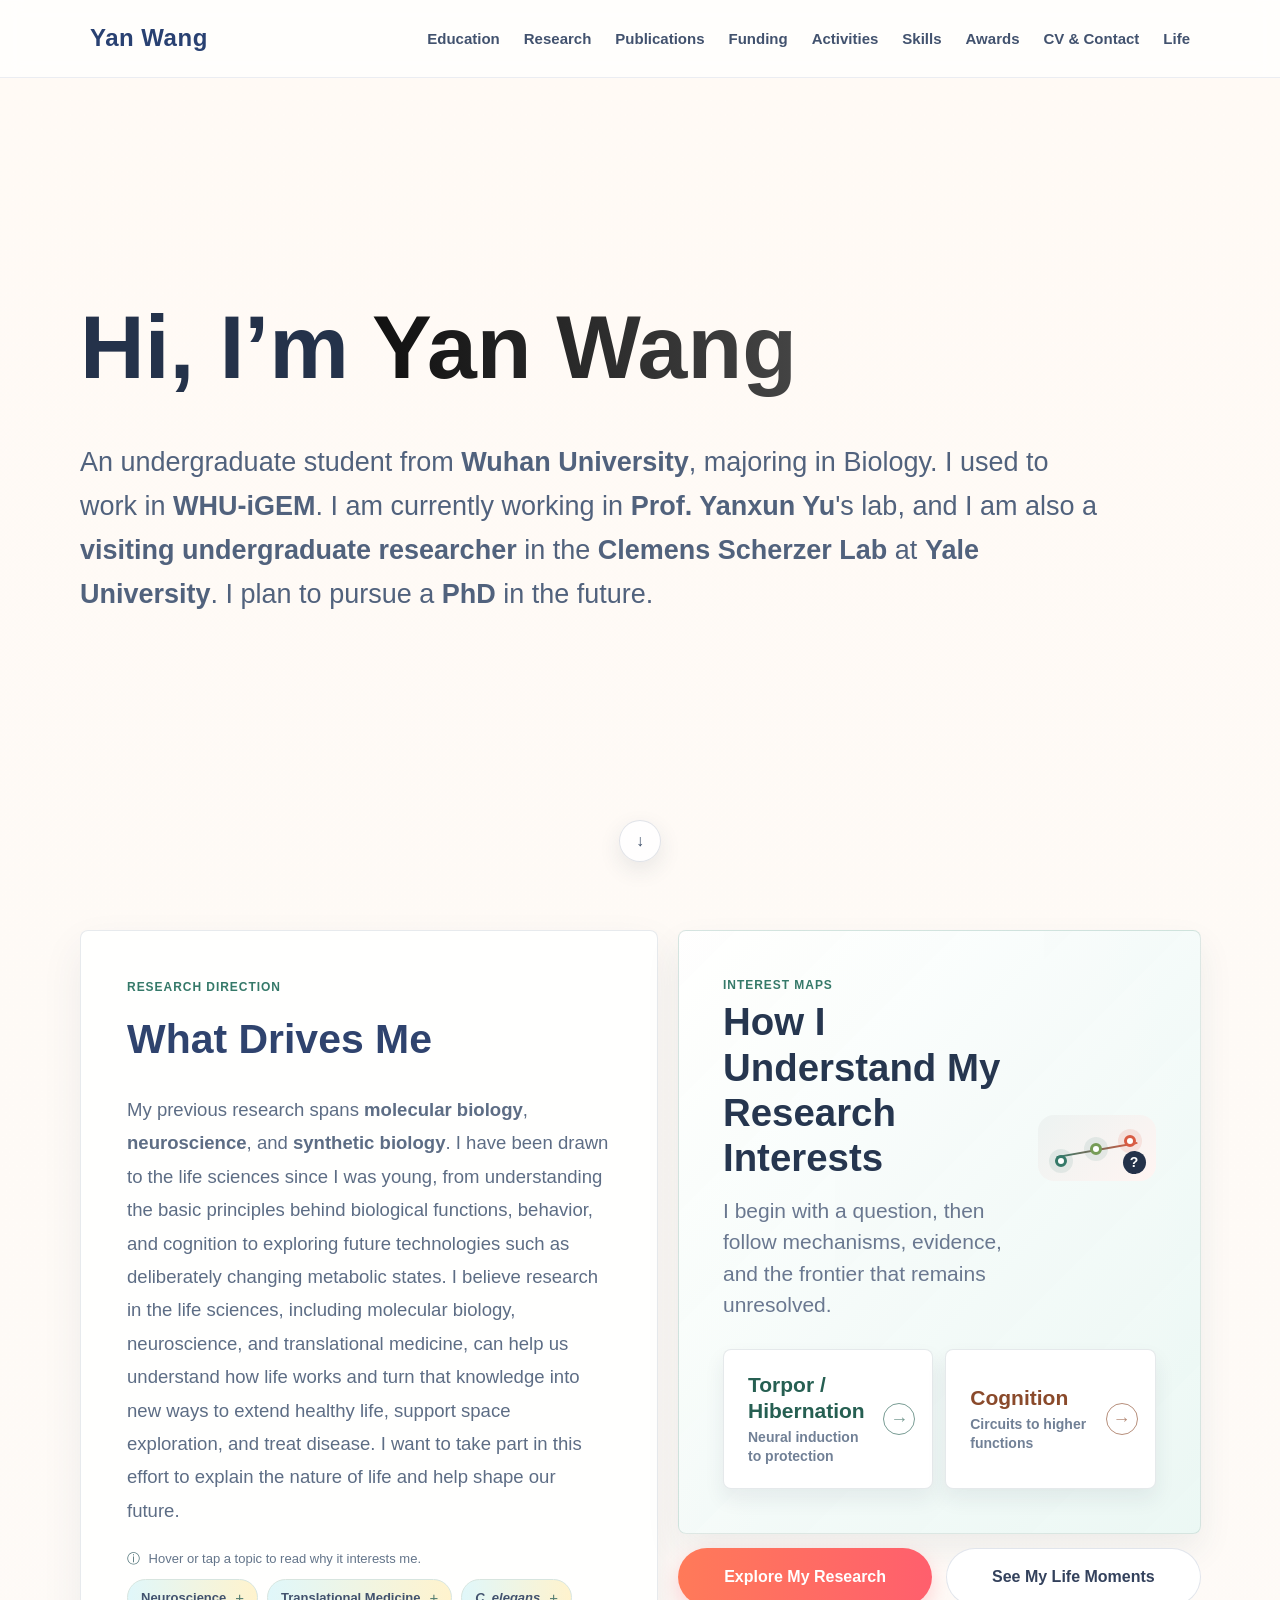
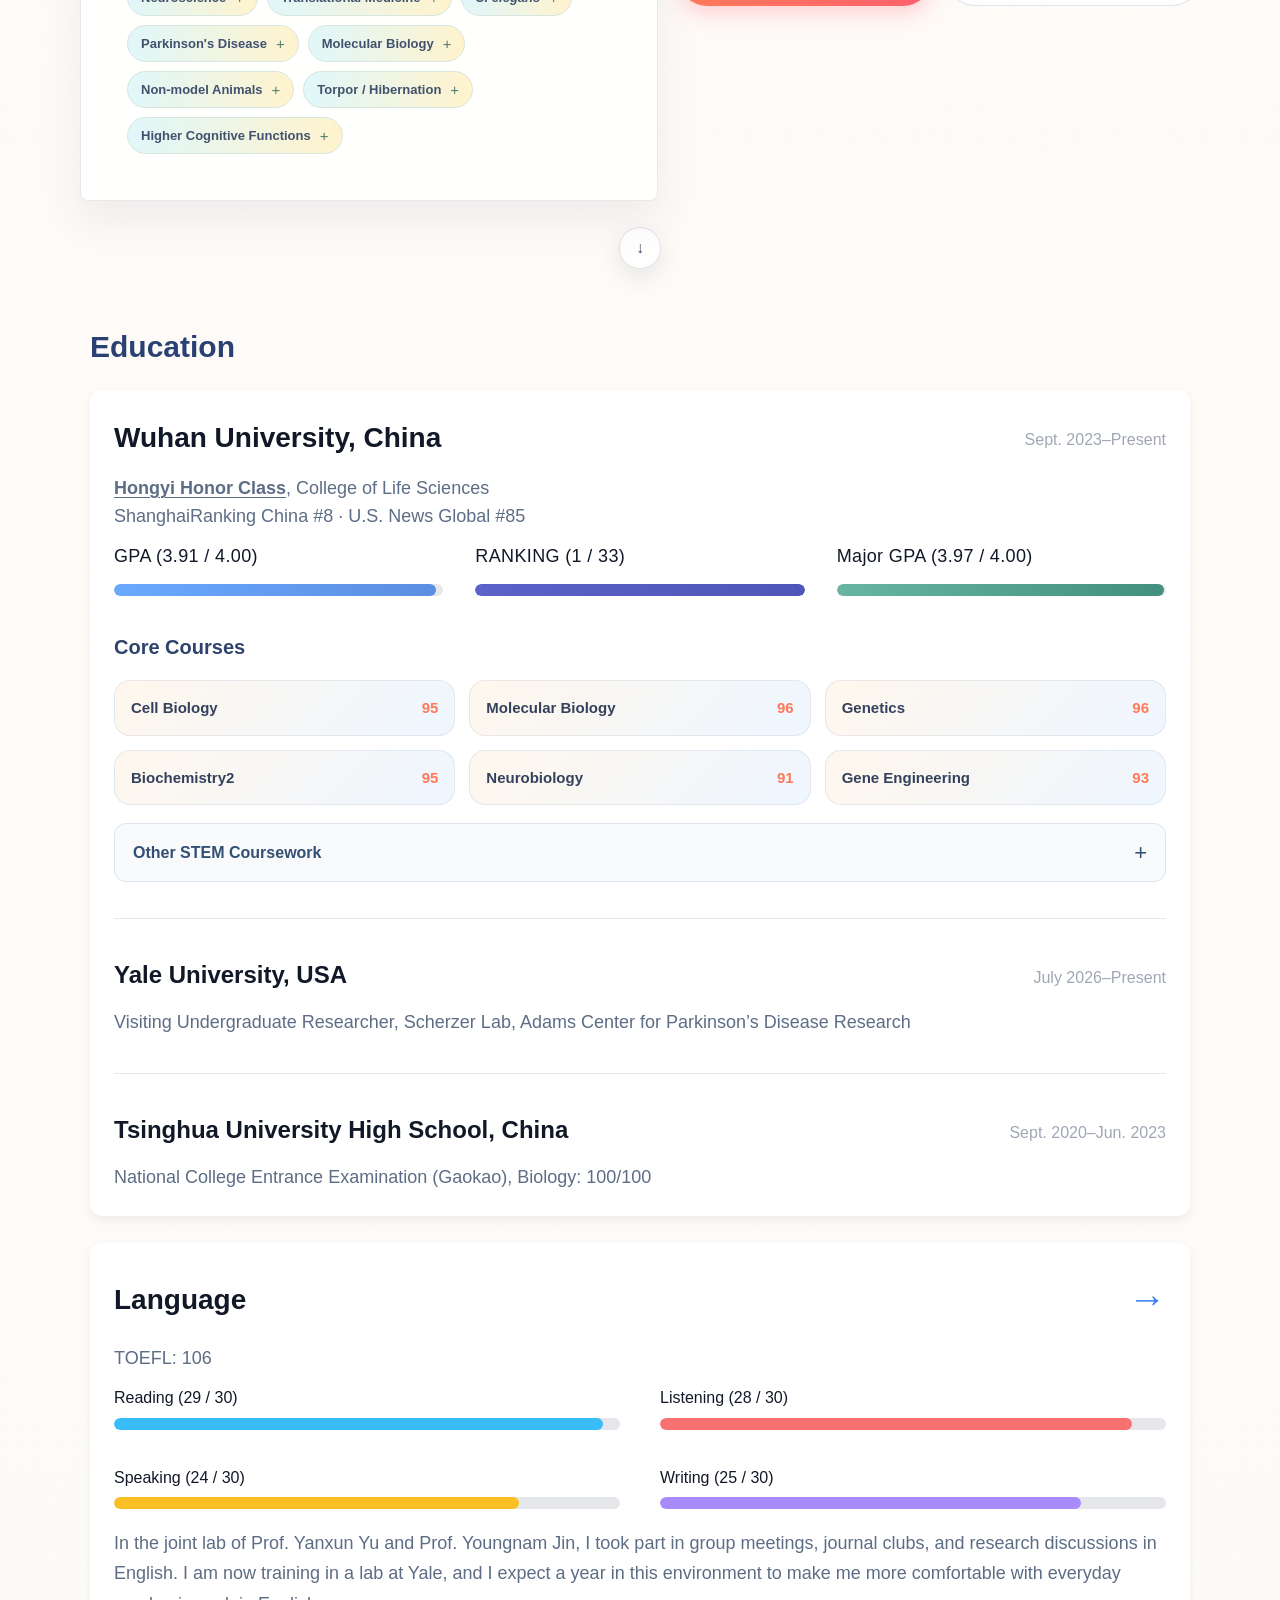
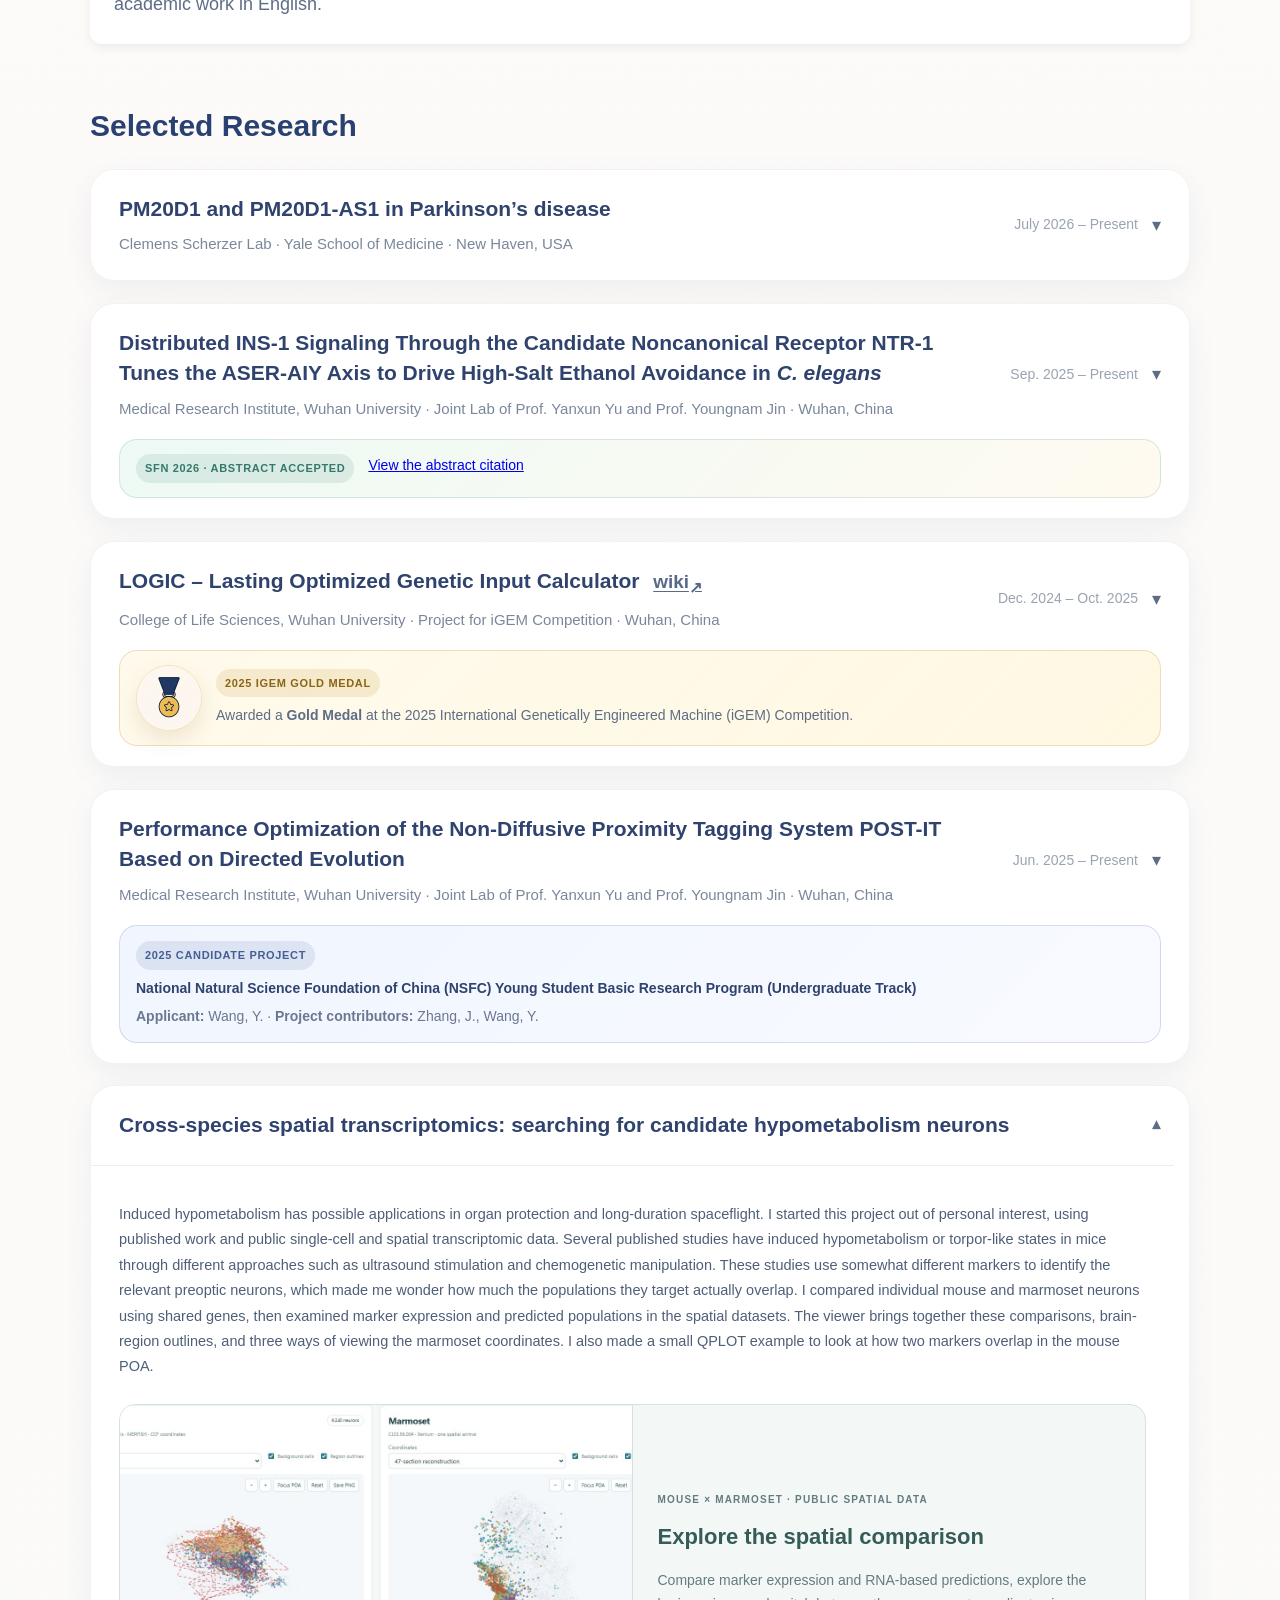
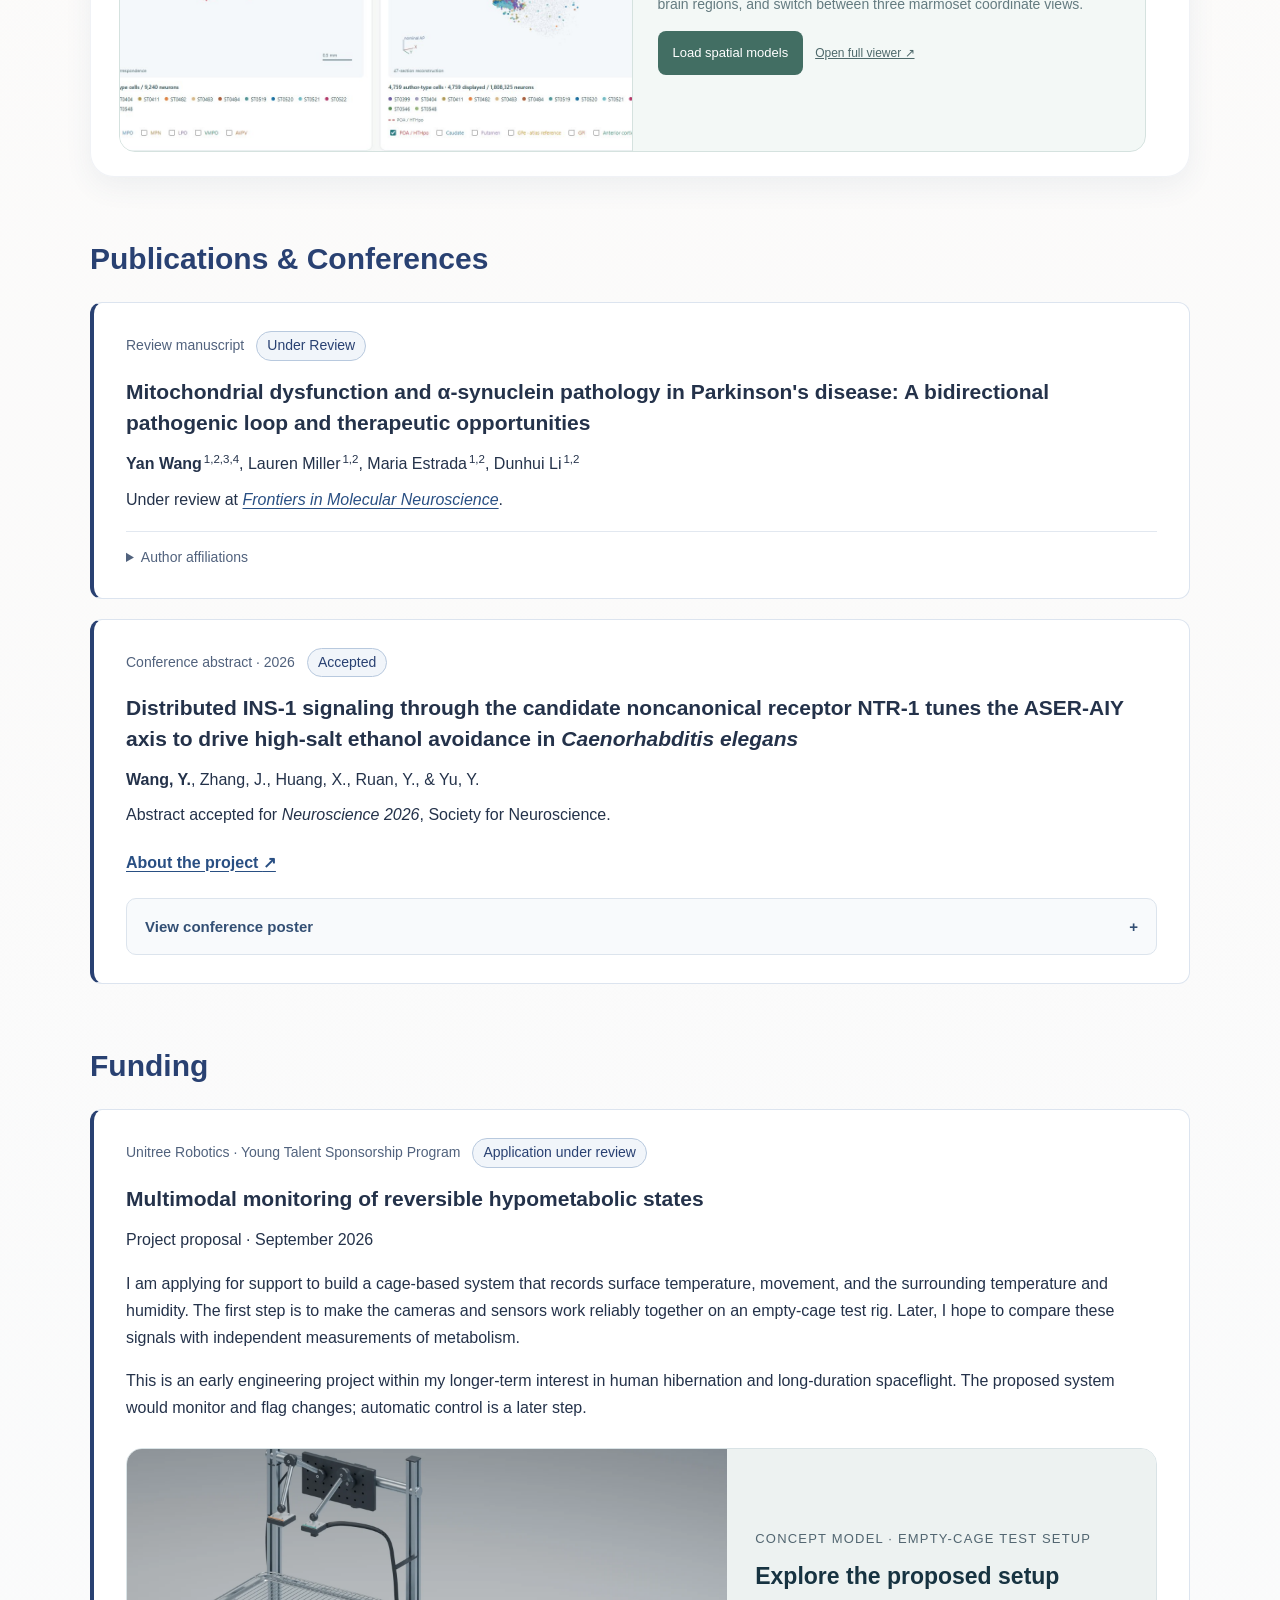
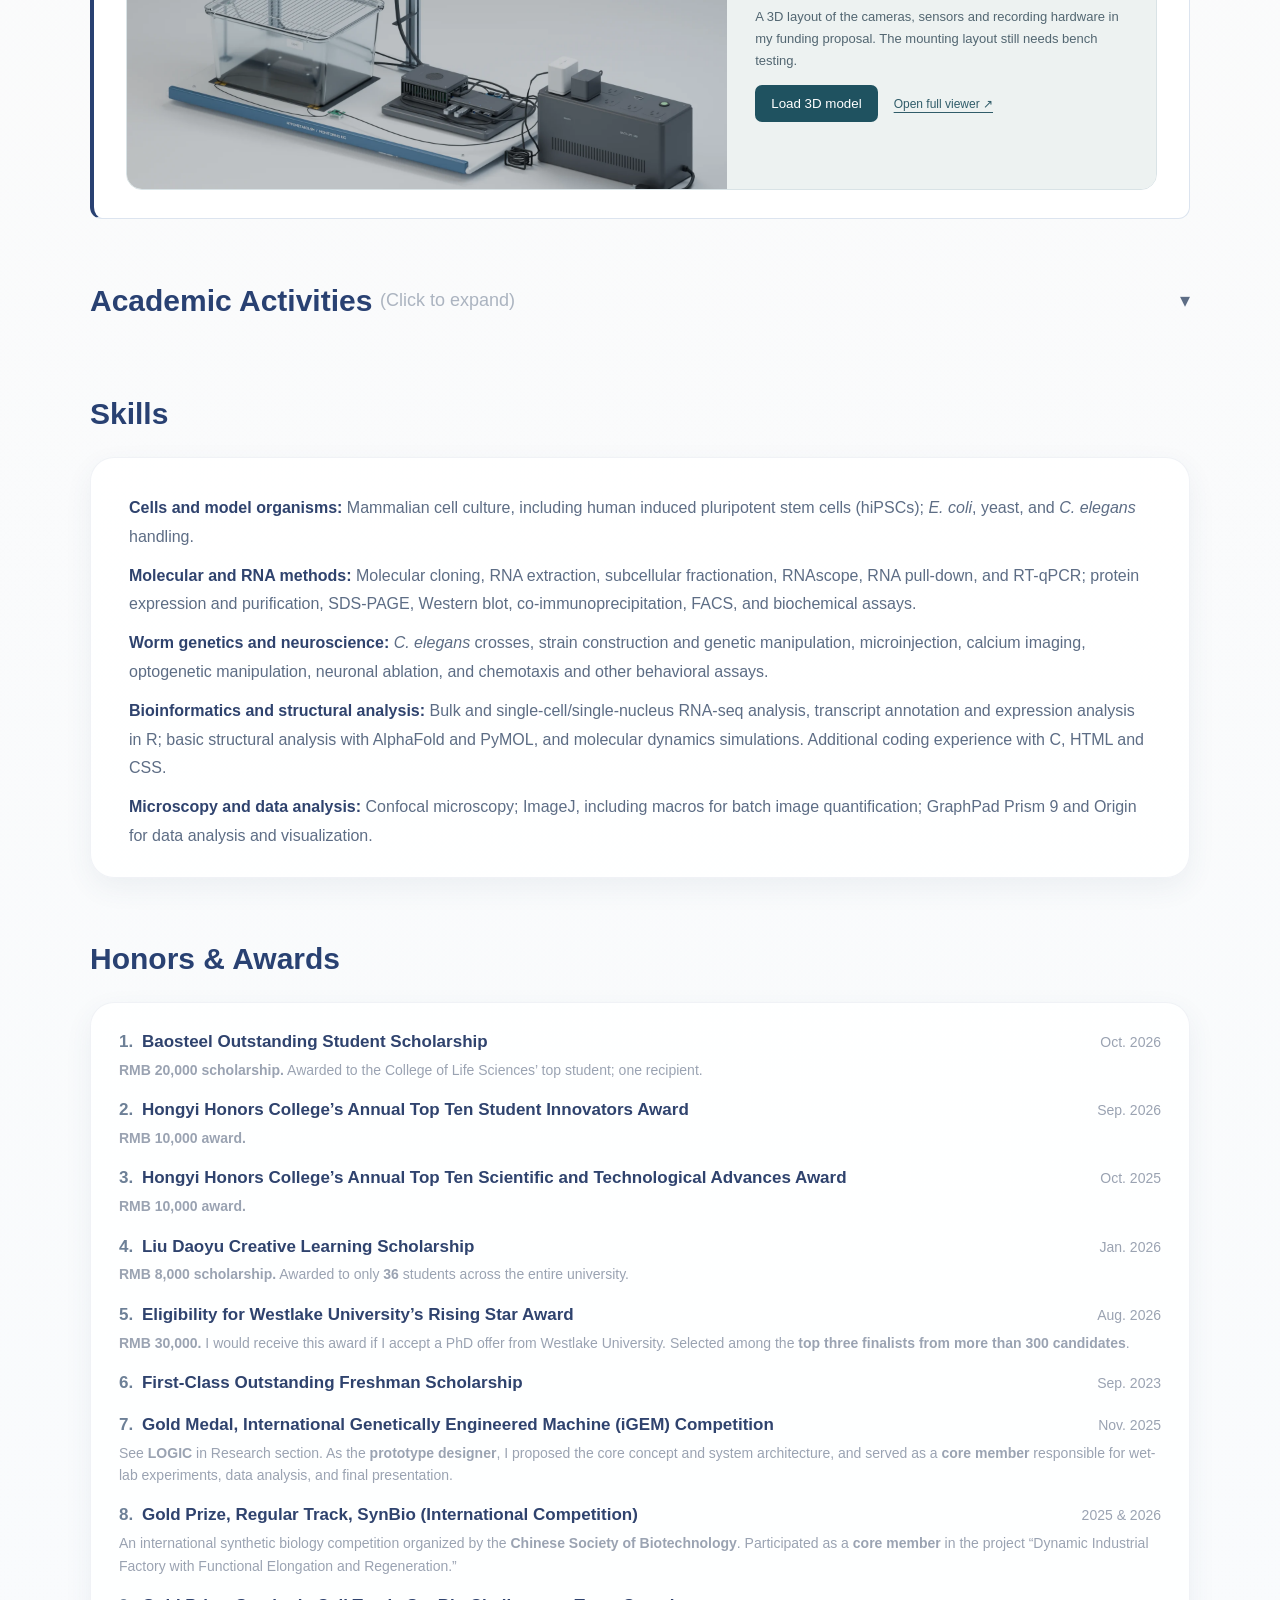
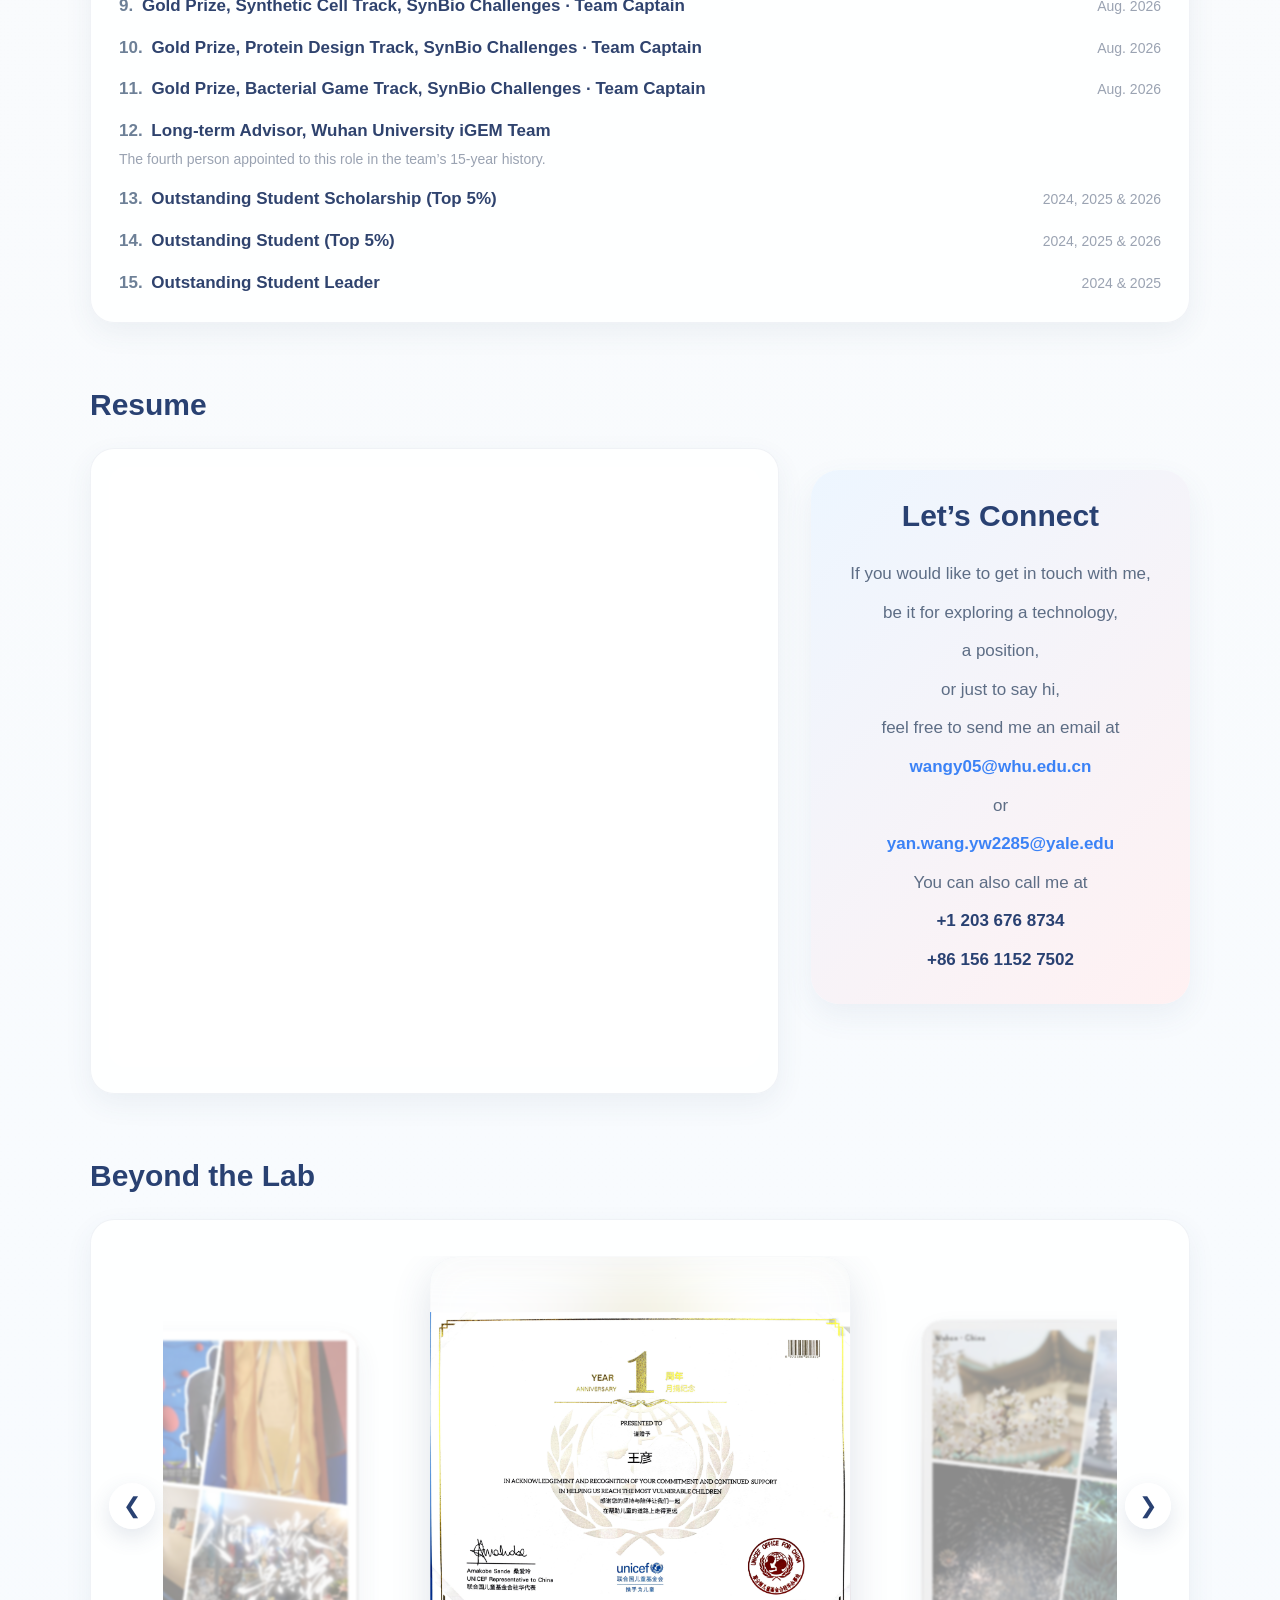
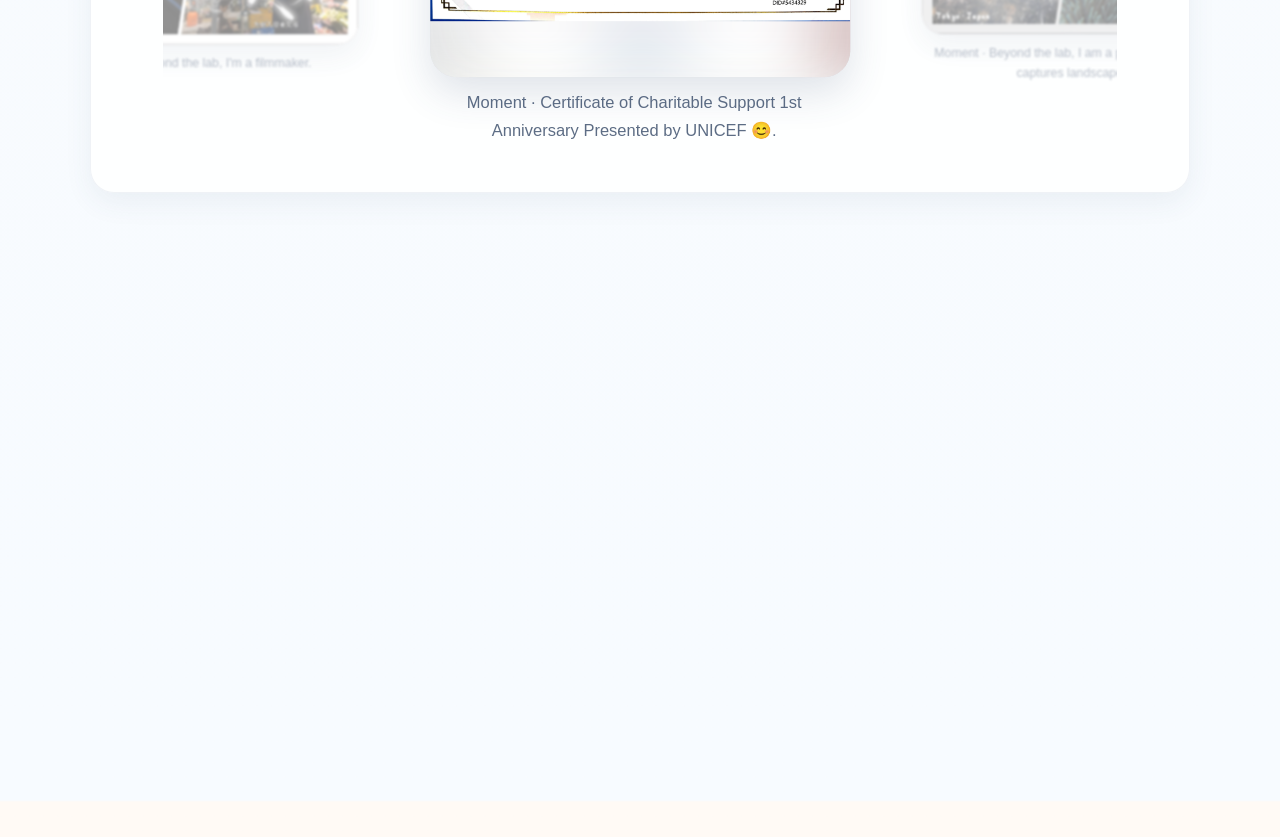
==== commit b1ccb733: "Update award funding details and add representative STEM grades" ====
--- a/index.html
+++ b/index.html
@@ -11,7 +11,7 @@
   <link rel="stylesheet" href="acknowledgements.css?v=20260909">
   <link rel="stylesheet" href="spatial-embed.css?v=20260910">
 <script src="analytics.js?v=20260913" defer></script>
-<link rel="stylesheet" href="portfolio-update.css?v=20261008">
+<link rel="stylesheet" href="portfolio-update.css?v=20261008-awards-coursework">
 </head>
 <body>
 
@@ -304,7 +304,27 @@
           </div>
         </div>
 
-       <div class="edu-divider"></div>
+        <details class="additional-coursework">
+          <summary>
+            <span>Other STEM Coursework</span>
+            <span class="coursework-toggle" aria-hidden="true">+</span>
+          </summary>
+          <div class="additional-coursework-body">
+            <p class="coursework-scale">Selected course grades · out of 100</p>
+            <div class="course-grid stem-course-grid">
+              <div class="course-chip"><span class="stem-course-name">Linear Algebra A</span><span>100</span></div>
+              <div class="course-chip"><span class="stem-course-name">Advanced Mathematics A2</span><span>91</span></div>
+              <div class="course-chip"><span class="stem-course-name">College Physics A (I)</span><span>94</span></div>
+              <div class="course-chip"><span class="stem-course-name">College Physics A (II)</span><span>94</span></div>
+              <div class="course-chip"><span class="stem-course-name">Chemical Principles (II)</span><span>92</span></div>
+              <div class="course-chip"><span class="stem-course-name">Organic Chemistry A</span><span>90</span></div>
+              <div class="course-chip"><span class="stem-course-name">Programming in C (B)</span><span>100</span></div>
+              <div class="course-chip"><span class="stem-course-name">Big Data Analysis and Processing</span><span>98</span></div>
+            </div>
+          </div>
+        </details>
+
+        <div class="edu-divider"></div>
    <div class="edu-header highschool">
                 <h3 class="edu-school">Yale University, USA</h3>
           <div class="edu-time">July 2026–Present</div>
@@ -941,67 +961,76 @@
   </div>
   <div class="award-desc"><strong>RMB 20,000 scholarship.</strong> Awarded to the College of Life Sciences’ top student; one recipient.</div>
 </div>
+<div class="award-row"><div class="award-main"><span class="award-title"><span class="award-number">2.</span> Hongyi Honors College’s Annual <strong>Top Ten</strong> Student Innovators Award</span><span class="award-date">Sep. 2026</span></div>
+  <div class="award-desc"><strong>RMB 10,000 award.</strong></div>
+</div>
 <div class="award-row">
         <div class="award-main">
-          <span class="award-title"><span class="award-number">2.</span> <strong>Gold Medal</strong>, International Genetically Engineered Machine (iGEM) Competition</span>
-          <span class="award-date">Nov. 2025</span>
-        </div>
-        <div class="award-desc">
-          See <strong>LOGIC</strong> in Research section. As the <strong>prototype designer</strong>, I proposed the core concept and system architecture, and served as a <strong>core member</strong> responsible for wet-lab experiments, data analysis, and final presentation.
-        </div>
-      </div>
-<div class="award-row"><div class="award-main"><span class="award-title"><span class="award-number">3.</span> <strong>Gold Prize</strong>, Regular Track, SynBio (International Competition)</span><span class="award-date">2025 &amp; 2026</span></div><div class="award-desc">
-          An international synthetic biology competition organized by the <strong>Chinese Society of Biotechnology</strong>. Participated as a <strong>core member</strong> in the project “Dynamic Industrial Factory with Functional Elongation and Regeneration.”
-        </div></div>
-<div class="award-row"><div class="award-main"><span class="award-title"><span class="award-number">4.</span> <strong>Gold Prize</strong>, Synthetic Cell Track, SynBio Challenges · <strong>Team Captain</strong></span><span class="award-date">Aug. 2026</span></div></div>
-<div class="award-row"><div class="award-main"><span class="award-title"><span class="award-number">5.</span> <strong>Gold Prize</strong>, Protein Design Track, SynBio Challenges · <strong>Team Captain</strong></span><span class="award-date">Aug. 2026</span></div></div>
-<div class="award-row"><div class="award-main"><span class="award-title"><span class="award-number">6.</span> <strong>Gold Prize</strong>, Bacterial Game Track, SynBio Challenges · <strong>Team Captain</strong></span><span class="award-date">Aug. 2026</span></div></div>
-<div class="award-row"><div class="award-main"><span class="award-title"><span class="award-number">7.</span> Hongyi Honors College’s Annual <strong>Top Ten</strong> Student Innovators Award</span><span class="award-date">Sep. 2026</span></div></div>
+          <span class="award-title"><span class="award-number">3.</span>  Hongyi Honors College’s Annual <strong>Top Ten</strong> Scientific and Technological Advances Award</span>
+          <span class="award-date">Oct. 2025</span>
+        </div>
+  <div class="award-desc"><strong>RMB 10,000 award.</strong></div>
+</div>
 <div class="award-row">
         <div class="award-main">
-          <span class="award-title"><span class="award-number">8.</span>  Westlake University <strong>Rising Star Award</strong></span>
-          <span class="award-date">Aug. 2026</span>
+          <span class="award-title"><span class="award-number">4.</span>  Liu Daoyu Creative Learning Scholarship</span>
+          <span class="award-date">Jan. 2026</span>
         </div>
         <div class="award-desc">
-          <strong>RMB 30,000 award.</strong> Selected among the <strong>top three finalists from more than 300 candidates</strong>.
+          <strong>RMB 8,000 scholarship.</strong> Awarded to only <strong>36</strong> students across the entire university.
         </div>
       </div>
 <div class="award-row">
         <div class="award-main">
-          <span class="award-title"><span class="award-number">9.</span>  Liu Daoyu Creative Learning Scholarship</span>
-          <span class="award-date">Jan. 2026</span>
+          <span class="award-title"><span class="award-number">5.</span>  Eligibility for Westlake University’s <strong>Rising Star Award</strong></span>
+          <span class="award-date">Aug. 2026</span>
         </div>
         <div class="award-desc">
-          <strong>RMB 8,000 scholarship.</strong> Awarded to only <strong>36</strong> students across the entire university.
+          <strong>RMB 30,000.</strong> I would receive this award if I accept a PhD offer from Westlake University. Selected among the <strong>top three finalists from more than 300 candidates</strong>.
         </div>
       </div>
 <div class="award-row">
         <div class="award-main">
-          <span class="award-title"><span class="award-number">10.</span>  Hongyi Honors College’s Annual <strong>Top Ten</strong> Scientific and Technological Advances Award</span>
-          <span class="award-date">Oct. 2025</span>
+          <span class="award-title"><span class="award-number">6.</span>  First-Class Outstanding Freshman Scholarship</span>
+          <span class="award-date">Sep. 2023</span>
         </div>
       </div>
 <div class="award-row">
         <div class="award-main">
-          <span class="award-title"><span class="award-number">11.</span>  First-Class Outstanding Freshman Scholarship</span>
-          <span class="award-date">Sep. 2023</span>
+          <span class="award-title"><span class="award-number">7.</span> <strong>Gold Medal</strong>, International Genetically Engineered Machine (iGEM) Competition</span>
+          <span class="award-date">Nov. 2025</span>
+        </div>
+        <div class="award-desc">
+          See <strong>LOGIC</strong> in Research section. As the <strong>prototype designer</strong>, I proposed the core concept and system architecture, and served as a <strong>core member</strong> responsible for wet-lab experiments, data analysis, and final presentation.
+        </div>
+      </div>
+<div class="award-row"><div class="award-main"><span class="award-title"><span class="award-number">8.</span> <strong>Gold Prize</strong>, Regular Track, SynBio (International Competition)</span><span class="award-date">2025 &amp; 2026</span></div><div class="award-desc">
+          An international synthetic biology competition organized by the <strong>Chinese Society of Biotechnology</strong>. Participated as a <strong>core member</strong> in the project “Dynamic Industrial Factory with Functional Elongation and Regeneration.”
+        </div></div>
+<div class="award-row"><div class="award-main"><span class="award-title"><span class="award-number">9.</span> <strong>Gold Prize</strong>, Synthetic Cell Track, SynBio Challenges · <strong>Team Captain</strong></span><span class="award-date">Aug. 2026</span></div></div>
+<div class="award-row"><div class="award-main"><span class="award-title"><span class="award-number">10.</span> <strong>Gold Prize</strong>, Protein Design Track, SynBio Challenges · <strong>Team Captain</strong></span><span class="award-date">Aug. 2026</span></div></div>
+<div class="award-row"><div class="award-main"><span class="award-title"><span class="award-number">11.</span> <strong>Gold Prize</strong>, Bacterial Game Track, SynBio Challenges · <strong>Team Captain</strong></span><span class="award-date">Aug. 2026</span></div></div>
+<div class="award-row">
+  <div class="award-main">
+    <span class="award-title"><span class="award-number">12.</span> Long-term Advisor, Wuhan University iGEM Team</span>
+  </div>
+  <div class="award-desc">The fourth person appointed to this role in the team’s 15-year history.</div>
+</div>
+<div class="award-row">
+        <div class="award-main">
+          <span class="award-title"><span class="award-number">13.</span>  Outstanding Student Scholarship (Top 5%)</span>
+          <span class="award-date">2024, 2025 &amp; 2026</span>
         </div>
       </div>
 <div class="award-row">
         <div class="award-main">
-          <span class="award-title"><span class="award-number">12.</span>  Outstanding Student Scholarship (Top 5%)</span>
-          <span class="award-date">2024 &amp; 2025</span>
+          <span class="award-title"><span class="award-number">14.</span>  Outstanding Student (Top 5%)</span>
+          <span class="award-date">2024, 2025 &amp; 2026</span>
         </div>
       </div>
 <div class="award-row">
         <div class="award-main">
-          <span class="award-title"><span class="award-number">13.</span>  Outstanding Student (Top 5%)</span>
-          <span class="award-date">2024 &amp; 2025</span>
-        </div>
-      </div>
-<div class="award-row">
-        <div class="award-main">
-          <span class="award-title"><span class="award-number">14.</span>  Outstanding Student Leader</span>
+          <span class="award-title"><span class="award-number">15.</span>  Outstanding Student Leader</span>
           <span class="award-date">2024 &amp; 2025</span>
         </div>
       </div>
--- a/portfolio-update.css
+++ b/portfolio-update.css
@@ -54,3 +54,25 @@
   .poster-viewport { padding: 8px; }
   .poster-preview-cue { right: 6px; bottom: 6px; padding: 5px 9px; font-size: 12px; }
 }
+
+/* Additional STEM coursework, opened on demand alongside the core courses. */
+.additional-coursework { margin-top: 18px; border: 1px solid #dce4ed; border-radius: 12px; background: #f8fafc; }
+.additional-coursework summary { display: flex; align-items: center; justify-content: space-between; gap: 16px; padding: 15px 18px; color: #334f74; font-size: 16px; font-weight: 600; cursor: pointer; list-style: none; }
+.additional-coursework summary::-webkit-details-marker { display: none; }
+.additional-coursework summary:focus-visible { outline: 3px solid #5a897e; outline-offset: 3px; border-radius: 12px; }
+.coursework-toggle { flex: 0 0 auto; font-size: 22px; line-height: 1; font-weight: 400; }
+.additional-coursework[open] summary { border-bottom: 1px solid #dce4ed; }
+.additional-coursework[open] .coursework-toggle { transform: rotate(45deg); }
+.additional-coursework-body { padding: 16px; }
+.coursework-scale { margin: 0 0 13px; color: #66788d; font-size: 13px; line-height: 1.5; }
+.additional-coursework .stem-course-grid { grid-template-columns: repeat(2, minmax(0, 1fr)); gap: 10px; }
+.additional-coursework .course-chip { gap: 16px; padding: 12px 14px; border-radius: 10px; min-width: 0; }
+.additional-coursework .stem-course-name { min-width: 0; color: #33415c; font-weight: 600; line-height: 1.5; }
+.additional-coursework .course-chip > span:last-child { flex: 0 0 auto; }
+@media(max-width:640px) {
+  .additional-coursework .stem-course-grid { grid-template-columns: 1fr; }
+  .additional-coursework summary { padding: 14px; }
+  .additional-coursework-body { padding: 12px; }
+  .awards-card .award-main { display: block; }
+  .awards-card .award-date { display: block; margin-top: 3px; }
+}
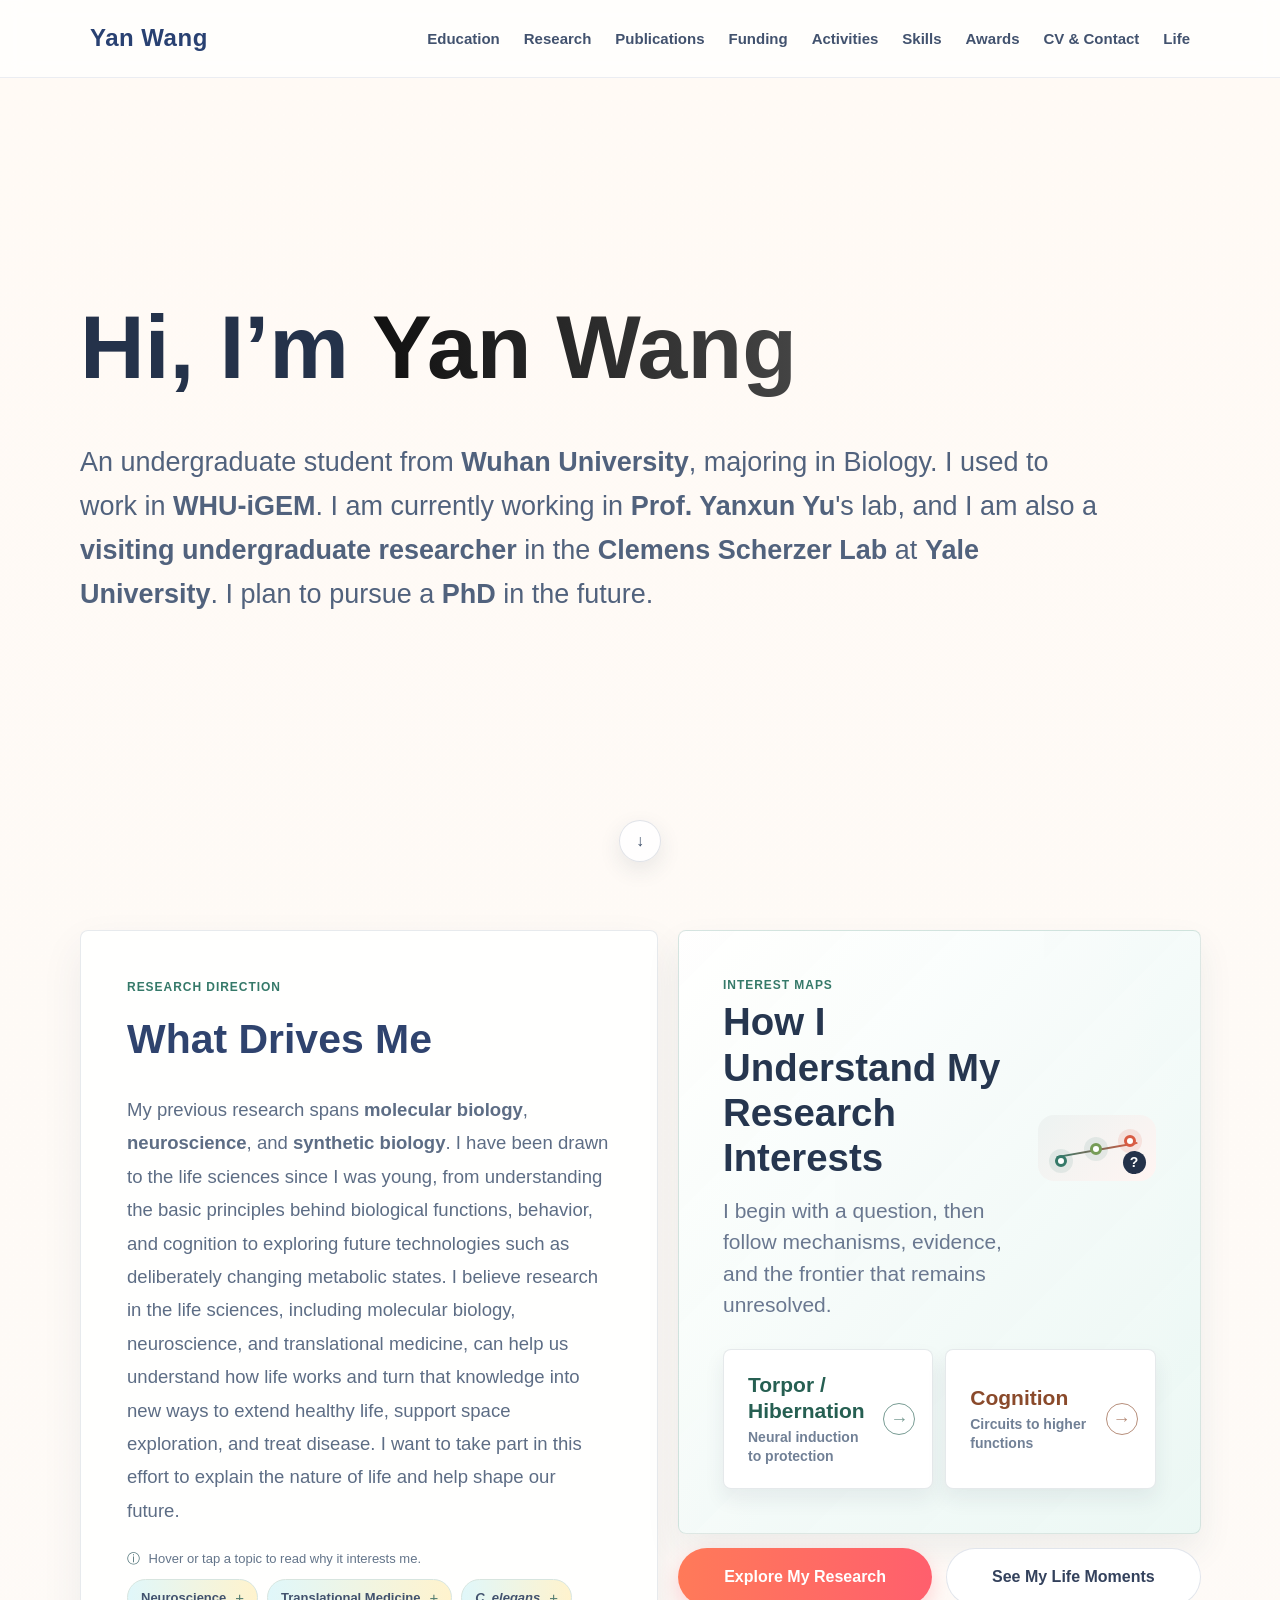
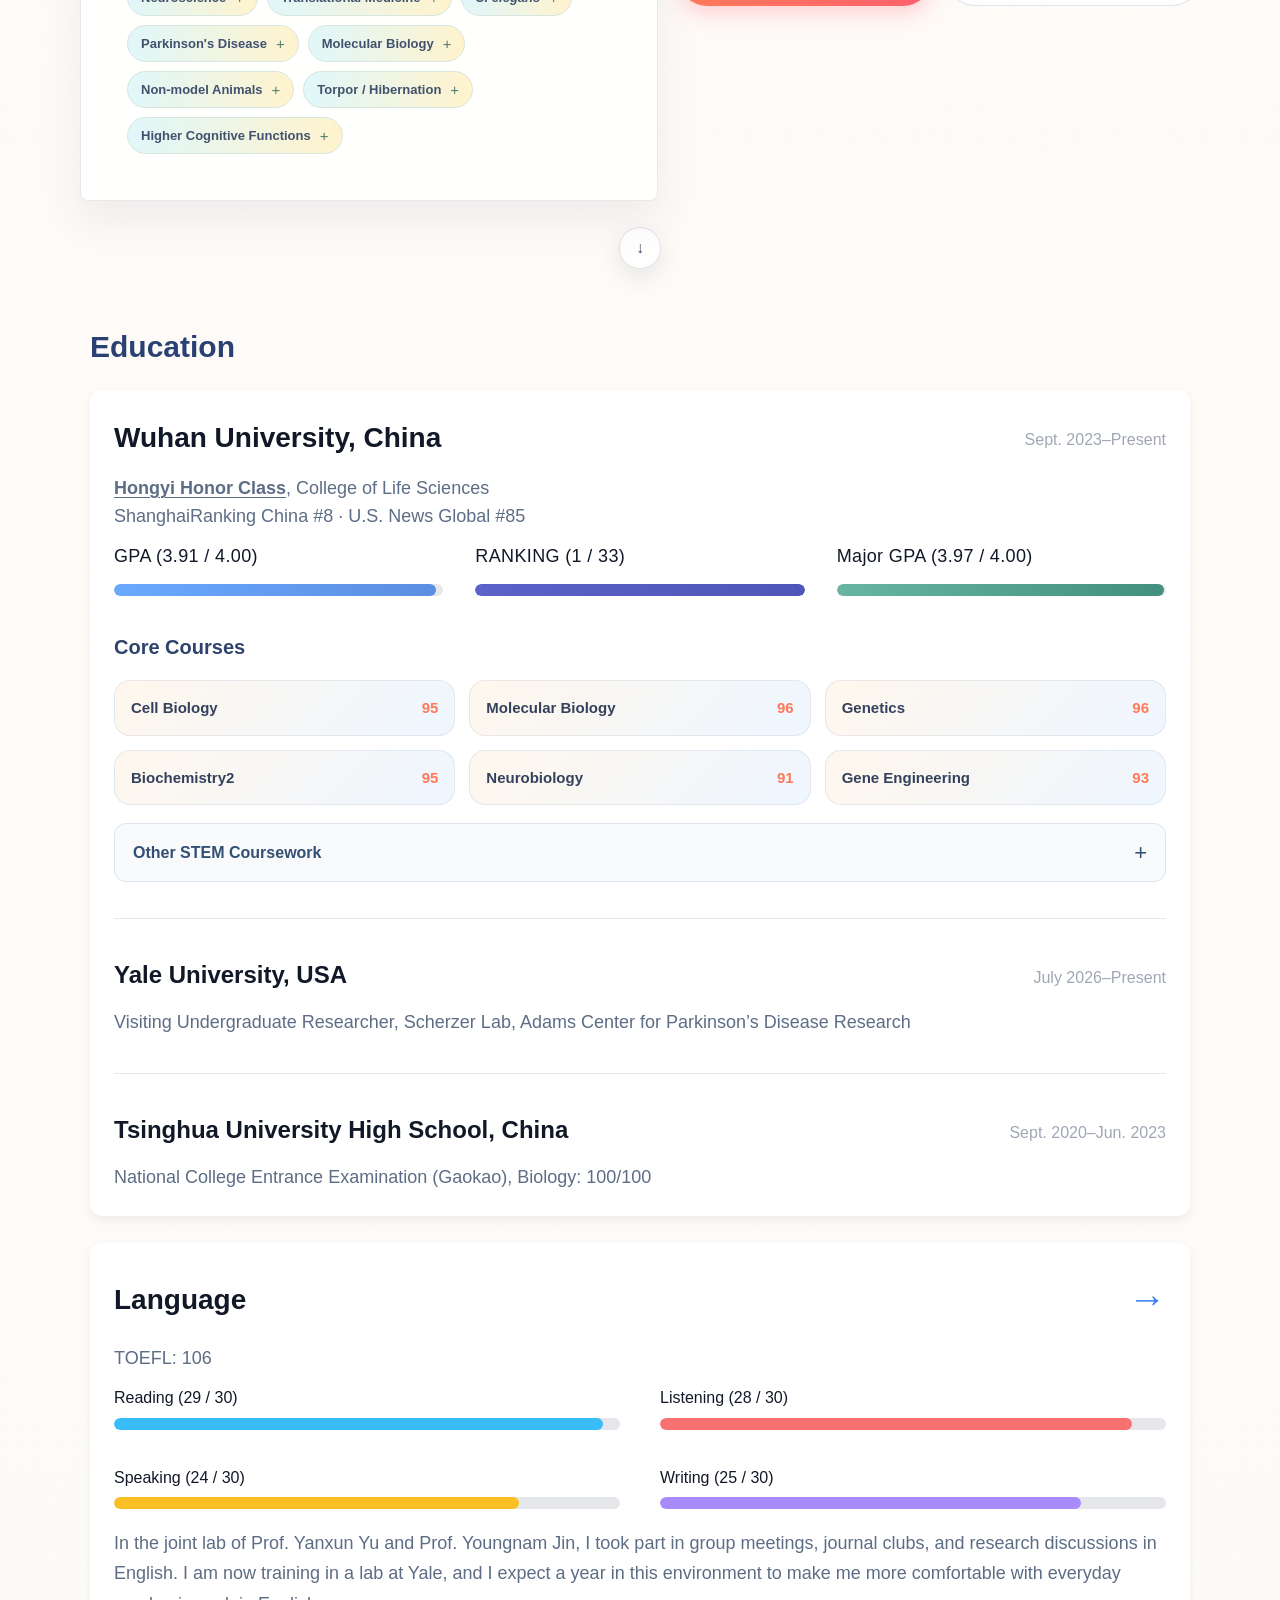
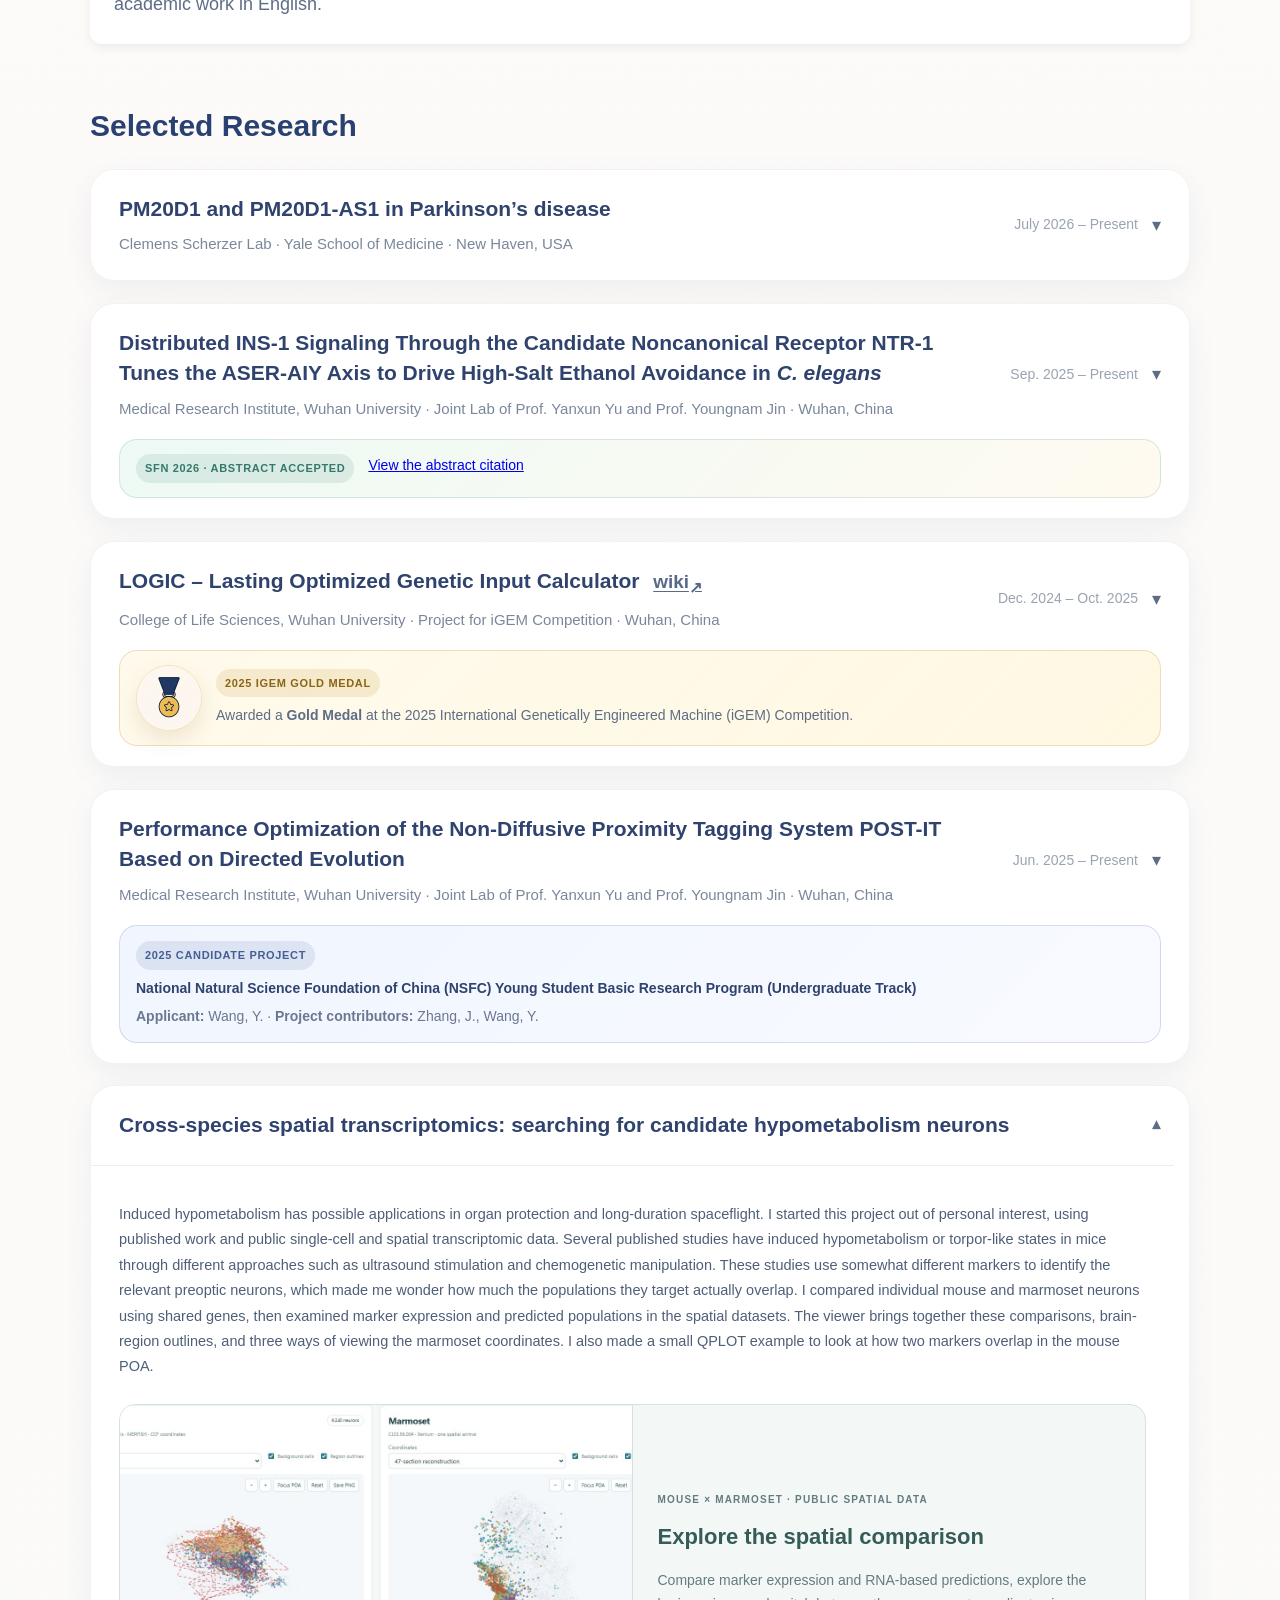
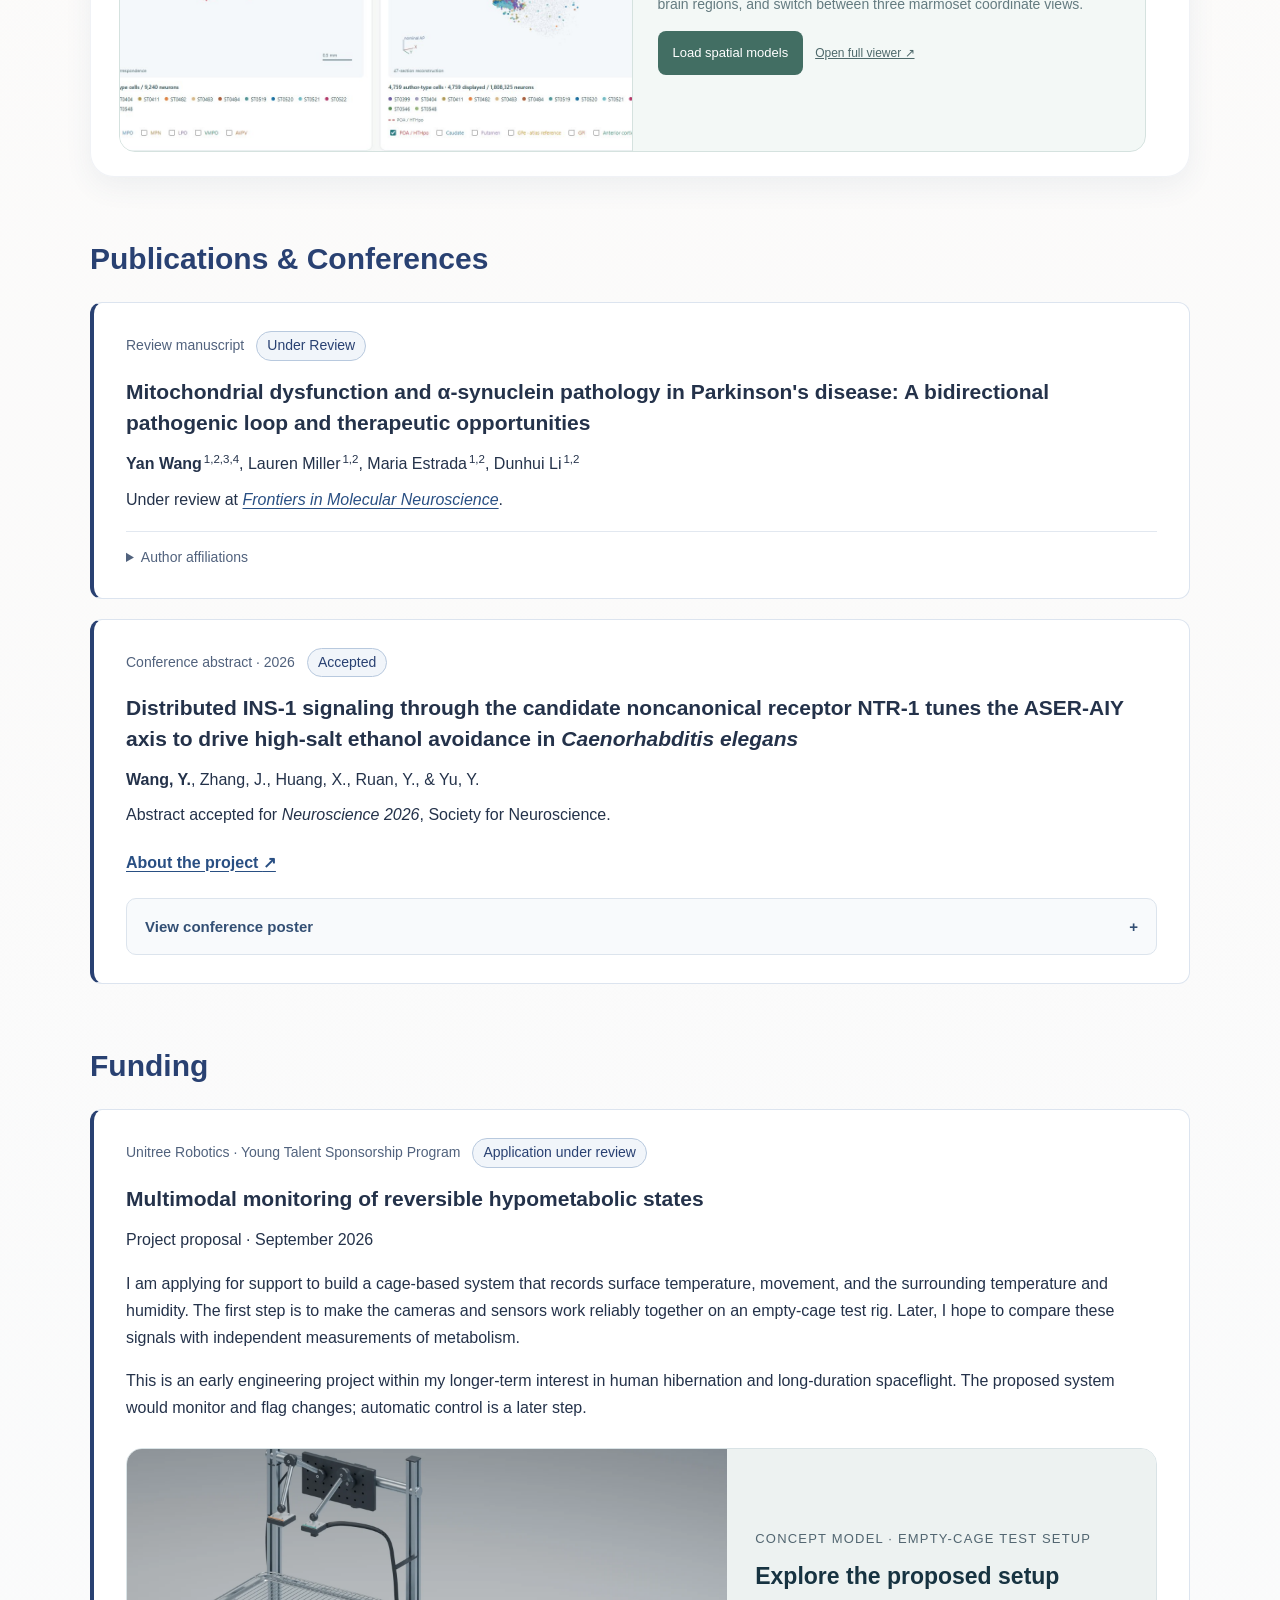
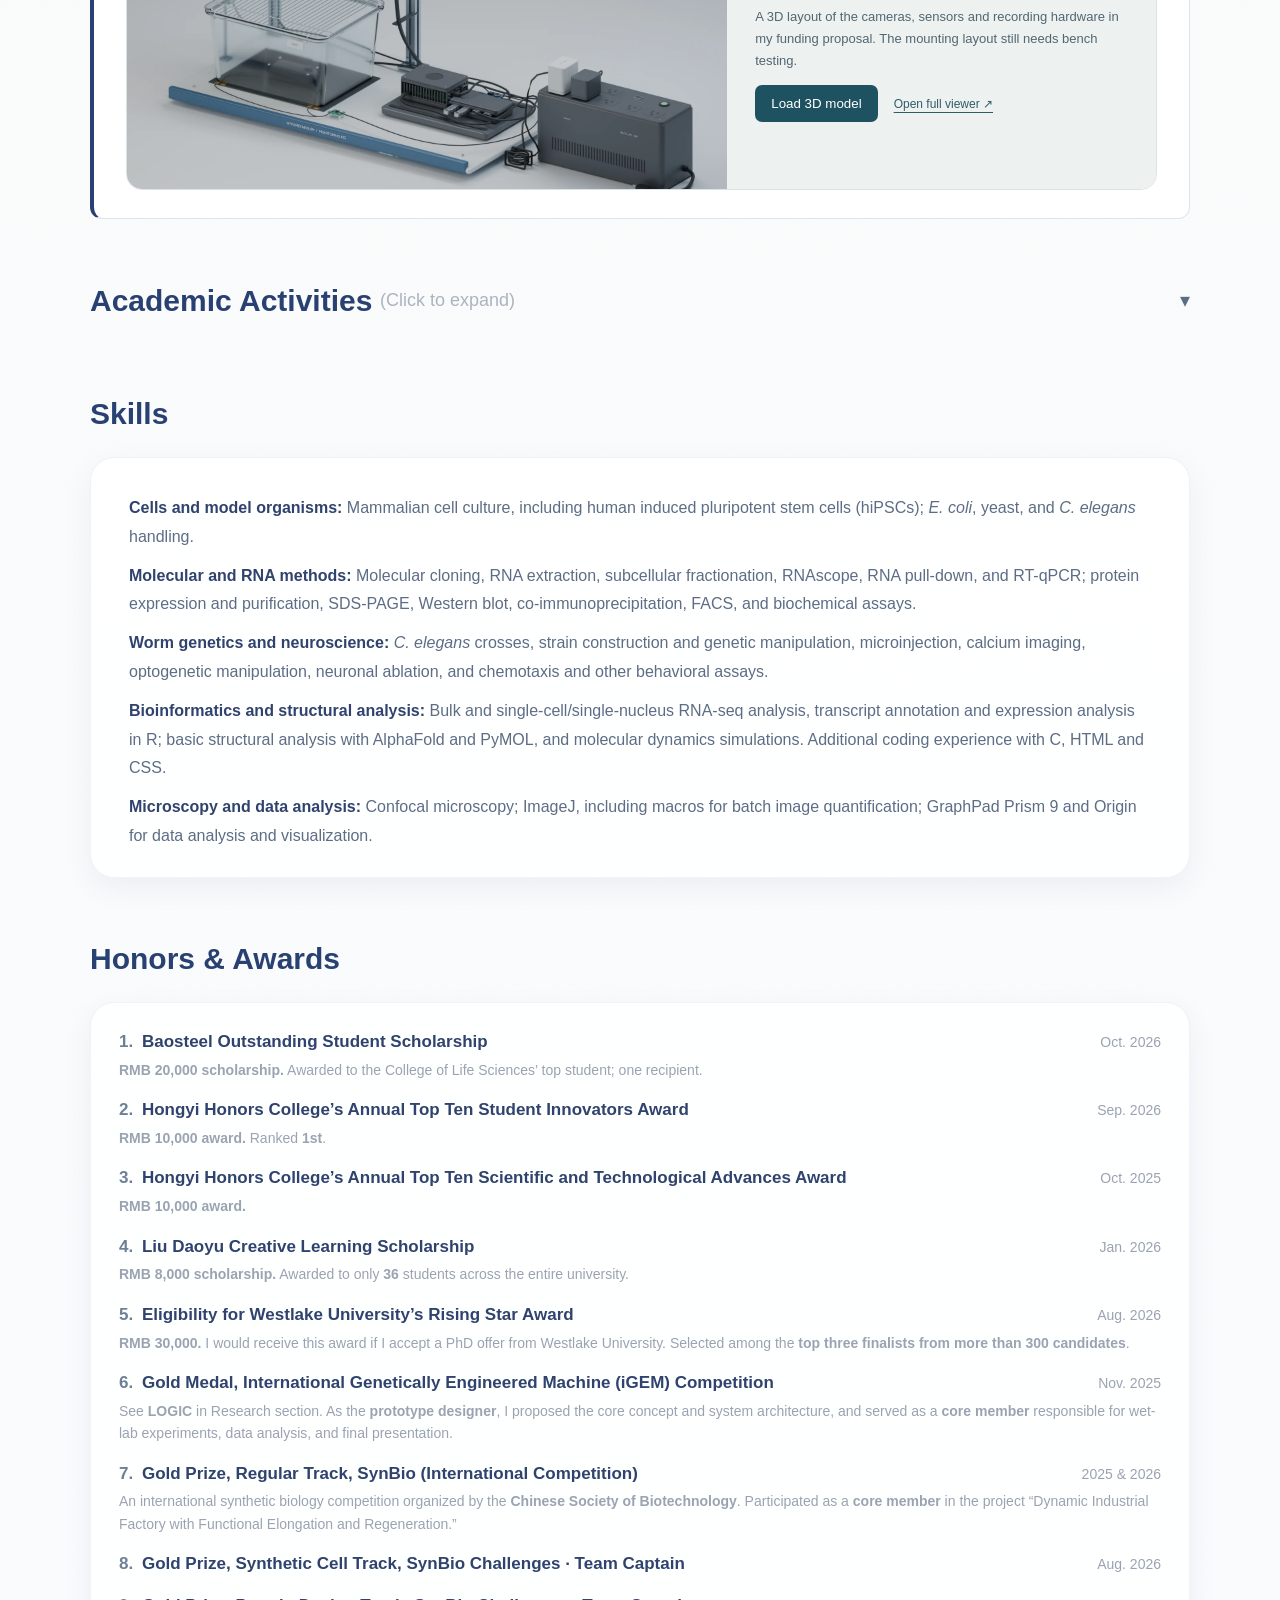
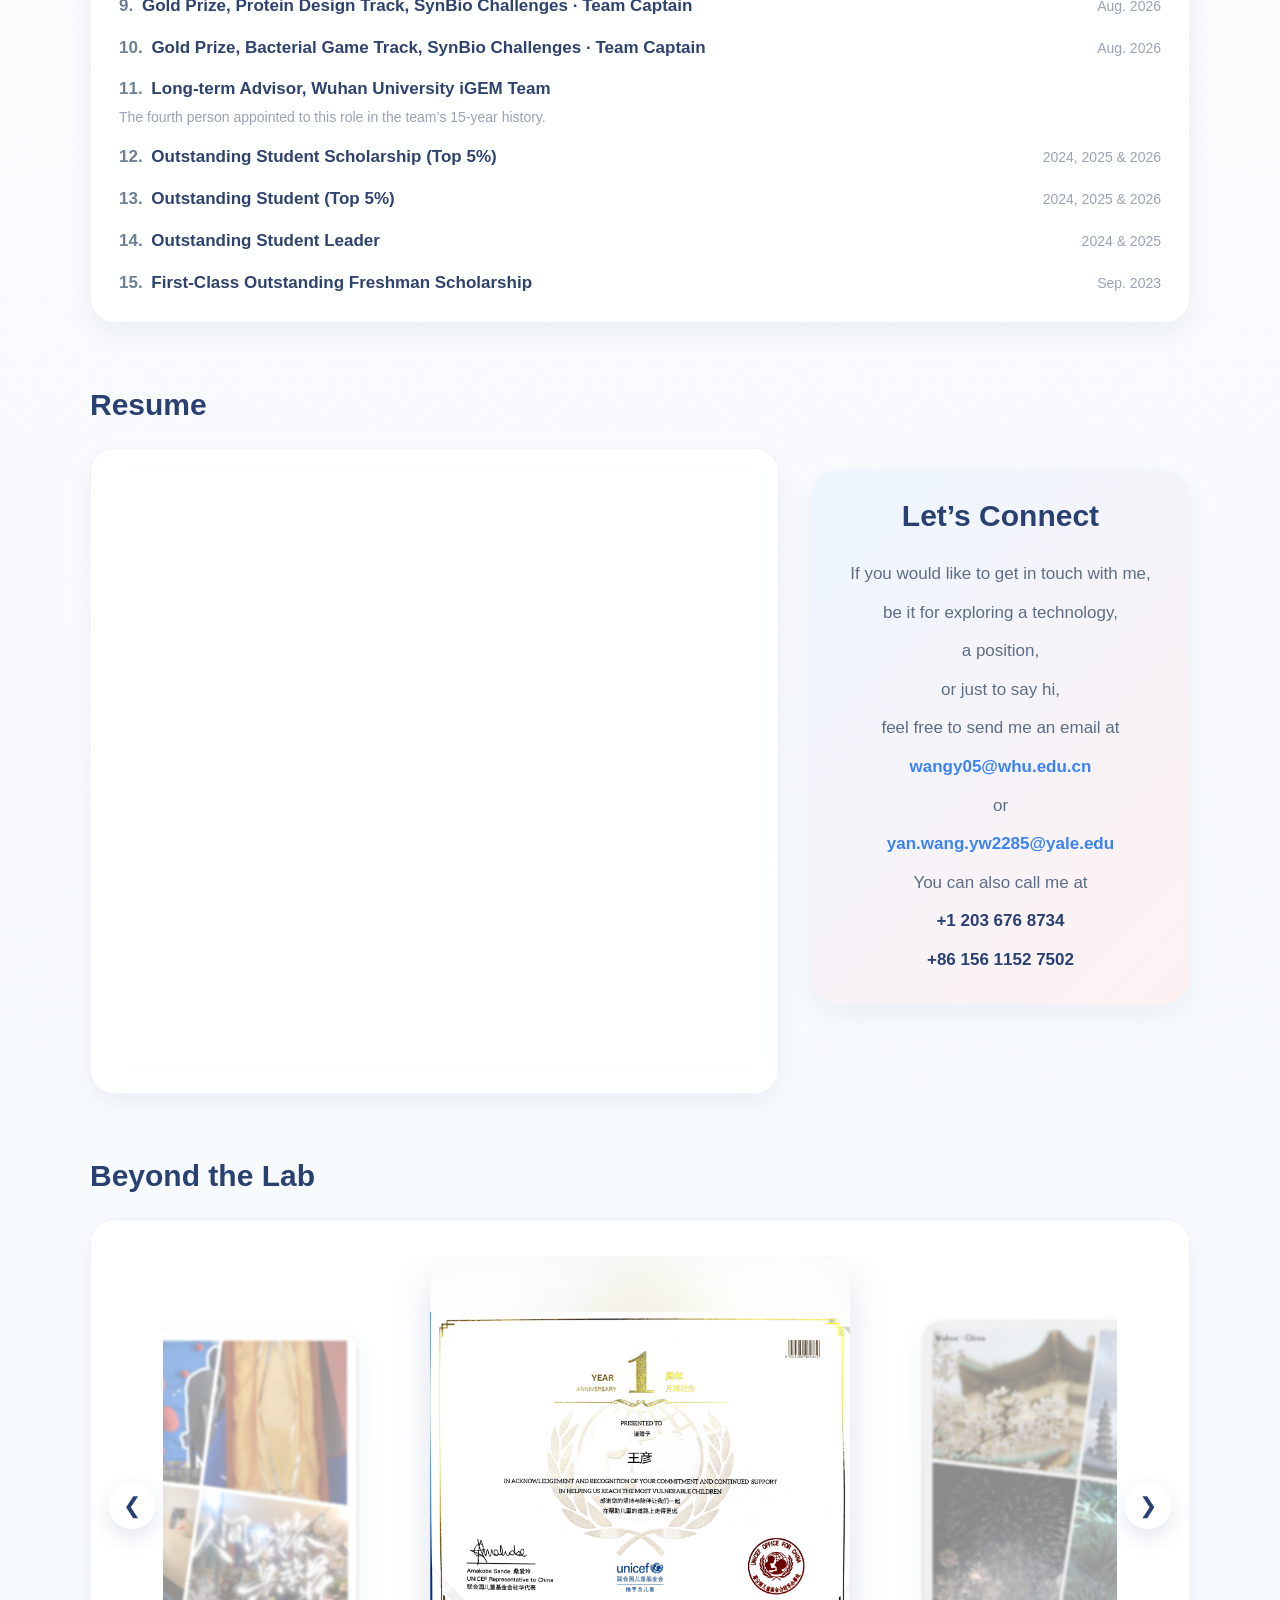
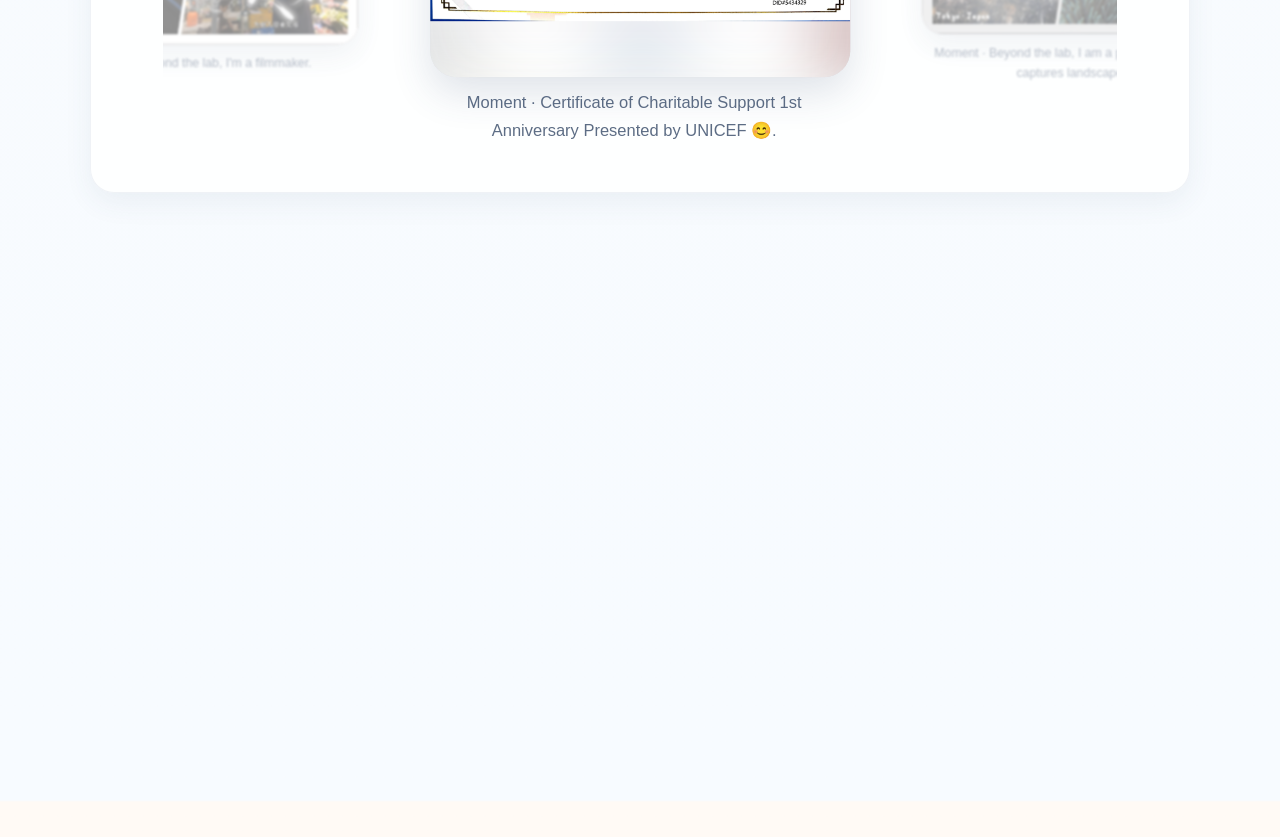
==== commit 88d06dbf: "Move freshman scholarship last and note first-place Student Innovators ranking" ====
--- a/index.html
+++ b/index.html
@@ -962,7 +962,7 @@
   <div class="award-desc"><strong>RMB 20,000 scholarship.</strong> Awarded to the College of Life Sciences’ top student; one recipient.</div>
 </div>
 <div class="award-row"><div class="award-main"><span class="award-title"><span class="award-number">2.</span> Hongyi Honors College’s Annual <strong>Top Ten</strong> Student Innovators Award</span><span class="award-date">Sep. 2026</span></div>
-  <div class="award-desc"><strong>RMB 10,000 award.</strong></div>
+  <div class="award-desc"><strong>RMB 10,000 award.</strong> Ranked <strong>1st</strong>.</div>
 </div>
 <div class="award-row">
         <div class="award-main">
@@ -991,47 +991,47 @@
       </div>
 <div class="award-row">
         <div class="award-main">
-          <span class="award-title"><span class="award-number">6.</span>  First-Class Outstanding Freshman Scholarship</span>
-          <span class="award-date">Sep. 2023</span>
-        </div>
-      </div>
-<div class="award-row">
-        <div class="award-main">
-          <span class="award-title"><span class="award-number">7.</span> <strong>Gold Medal</strong>, International Genetically Engineered Machine (iGEM) Competition</span>
+          <span class="award-title"><span class="award-number">6.</span> <strong>Gold Medal</strong>, International Genetically Engineered Machine (iGEM) Competition</span>
           <span class="award-date">Nov. 2025</span>
         </div>
         <div class="award-desc">
           See <strong>LOGIC</strong> in Research section. As the <strong>prototype designer</strong>, I proposed the core concept and system architecture, and served as a <strong>core member</strong> responsible for wet-lab experiments, data analysis, and final presentation.
         </div>
       </div>
-<div class="award-row"><div class="award-main"><span class="award-title"><span class="award-number">8.</span> <strong>Gold Prize</strong>, Regular Track, SynBio (International Competition)</span><span class="award-date">2025 &amp; 2026</span></div><div class="award-desc">
+<div class="award-row"><div class="award-main"><span class="award-title"><span class="award-number">7.</span> <strong>Gold Prize</strong>, Regular Track, SynBio (International Competition)</span><span class="award-date">2025 &amp; 2026</span></div><div class="award-desc">
           An international synthetic biology competition organized by the <strong>Chinese Society of Biotechnology</strong>. Participated as a <strong>core member</strong> in the project “Dynamic Industrial Factory with Functional Elongation and Regeneration.”
         </div></div>
-<div class="award-row"><div class="award-main"><span class="award-title"><span class="award-number">9.</span> <strong>Gold Prize</strong>, Synthetic Cell Track, SynBio Challenges · <strong>Team Captain</strong></span><span class="award-date">Aug. 2026</span></div></div>
-<div class="award-row"><div class="award-main"><span class="award-title"><span class="award-number">10.</span> <strong>Gold Prize</strong>, Protein Design Track, SynBio Challenges · <strong>Team Captain</strong></span><span class="award-date">Aug. 2026</span></div></div>
-<div class="award-row"><div class="award-main"><span class="award-title"><span class="award-number">11.</span> <strong>Gold Prize</strong>, Bacterial Game Track, SynBio Challenges · <strong>Team Captain</strong></span><span class="award-date">Aug. 2026</span></div></div>
+<div class="award-row"><div class="award-main"><span class="award-title"><span class="award-number">8.</span> <strong>Gold Prize</strong>, Synthetic Cell Track, SynBio Challenges · <strong>Team Captain</strong></span><span class="award-date">Aug. 2026</span></div></div>
+<div class="award-row"><div class="award-main"><span class="award-title"><span class="award-number">9.</span> <strong>Gold Prize</strong>, Protein Design Track, SynBio Challenges · <strong>Team Captain</strong></span><span class="award-date">Aug. 2026</span></div></div>
+<div class="award-row"><div class="award-main"><span class="award-title"><span class="award-number">10.</span> <strong>Gold Prize</strong>, Bacterial Game Track, SynBio Challenges · <strong>Team Captain</strong></span><span class="award-date">Aug. 2026</span></div></div>
 <div class="award-row">
   <div class="award-main">
-    <span class="award-title"><span class="award-number">12.</span> Long-term Advisor, Wuhan University iGEM Team</span>
+    <span class="award-title"><span class="award-number">11.</span> Long-term Advisor, Wuhan University iGEM Team</span>
   </div>
   <div class="award-desc">The fourth person appointed to this role in the team’s 15-year history.</div>
 </div>
 <div class="award-row">
         <div class="award-main">
-          <span class="award-title"><span class="award-number">13.</span>  Outstanding Student Scholarship (Top 5%)</span>
+          <span class="award-title"><span class="award-number">12.</span>  Outstanding Student Scholarship (Top 5%)</span>
           <span class="award-date">2024, 2025 &amp; 2026</span>
         </div>
       </div>
 <div class="award-row">
         <div class="award-main">
-          <span class="award-title"><span class="award-number">14.</span>  Outstanding Student (Top 5%)</span>
+          <span class="award-title"><span class="award-number">13.</span>  Outstanding Student (Top 5%)</span>
           <span class="award-date">2024, 2025 &amp; 2026</span>
         </div>
       </div>
 <div class="award-row">
         <div class="award-main">
-          <span class="award-title"><span class="award-number">15.</span>  Outstanding Student Leader</span>
+          <span class="award-title"><span class="award-number">14.</span>  Outstanding Student Leader</span>
           <span class="award-date">2024 &amp; 2025</span>
+        </div>
+      </div>
+<div class="award-row">
+        <div class="award-main">
+          <span class="award-title"><span class="award-number">15.</span>  First-Class Outstanding Freshman Scholarship</span>
+          <span class="award-date">Sep. 2023</span>
         </div>
       </div>
 </div>
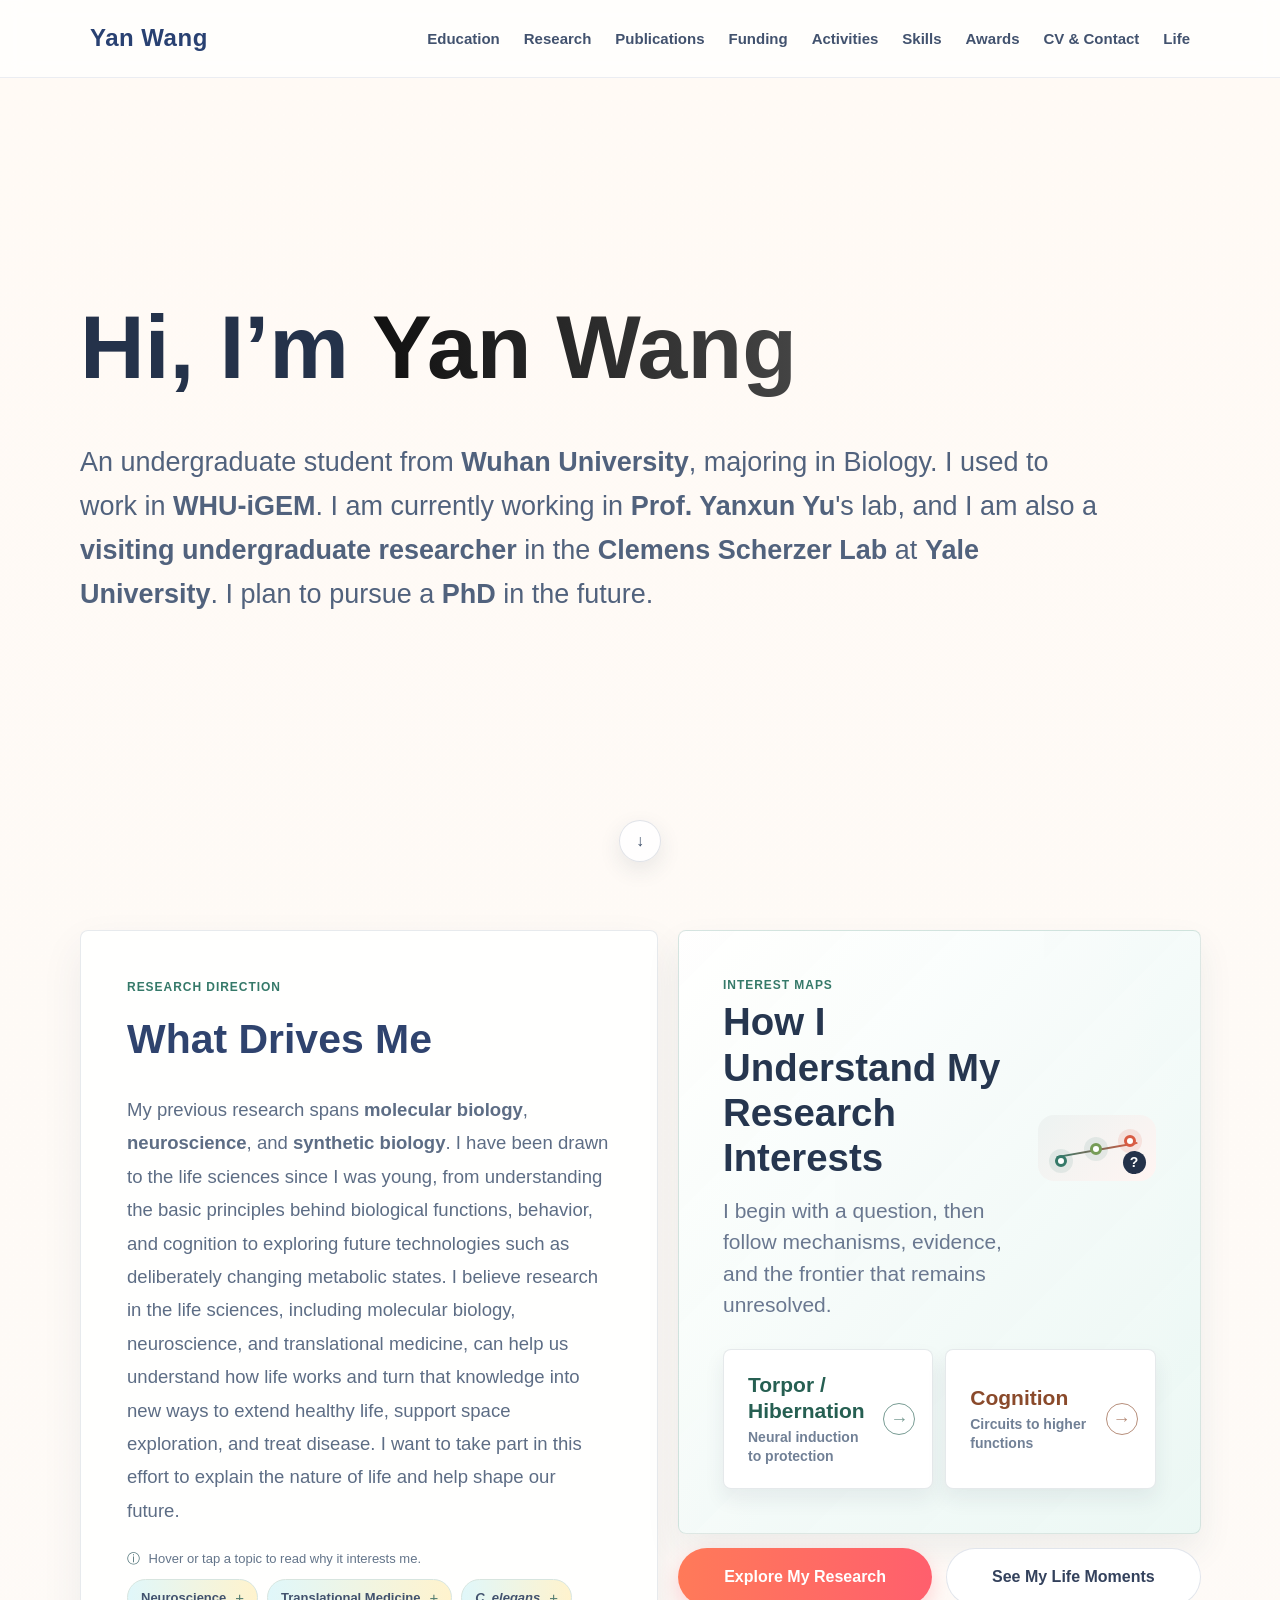
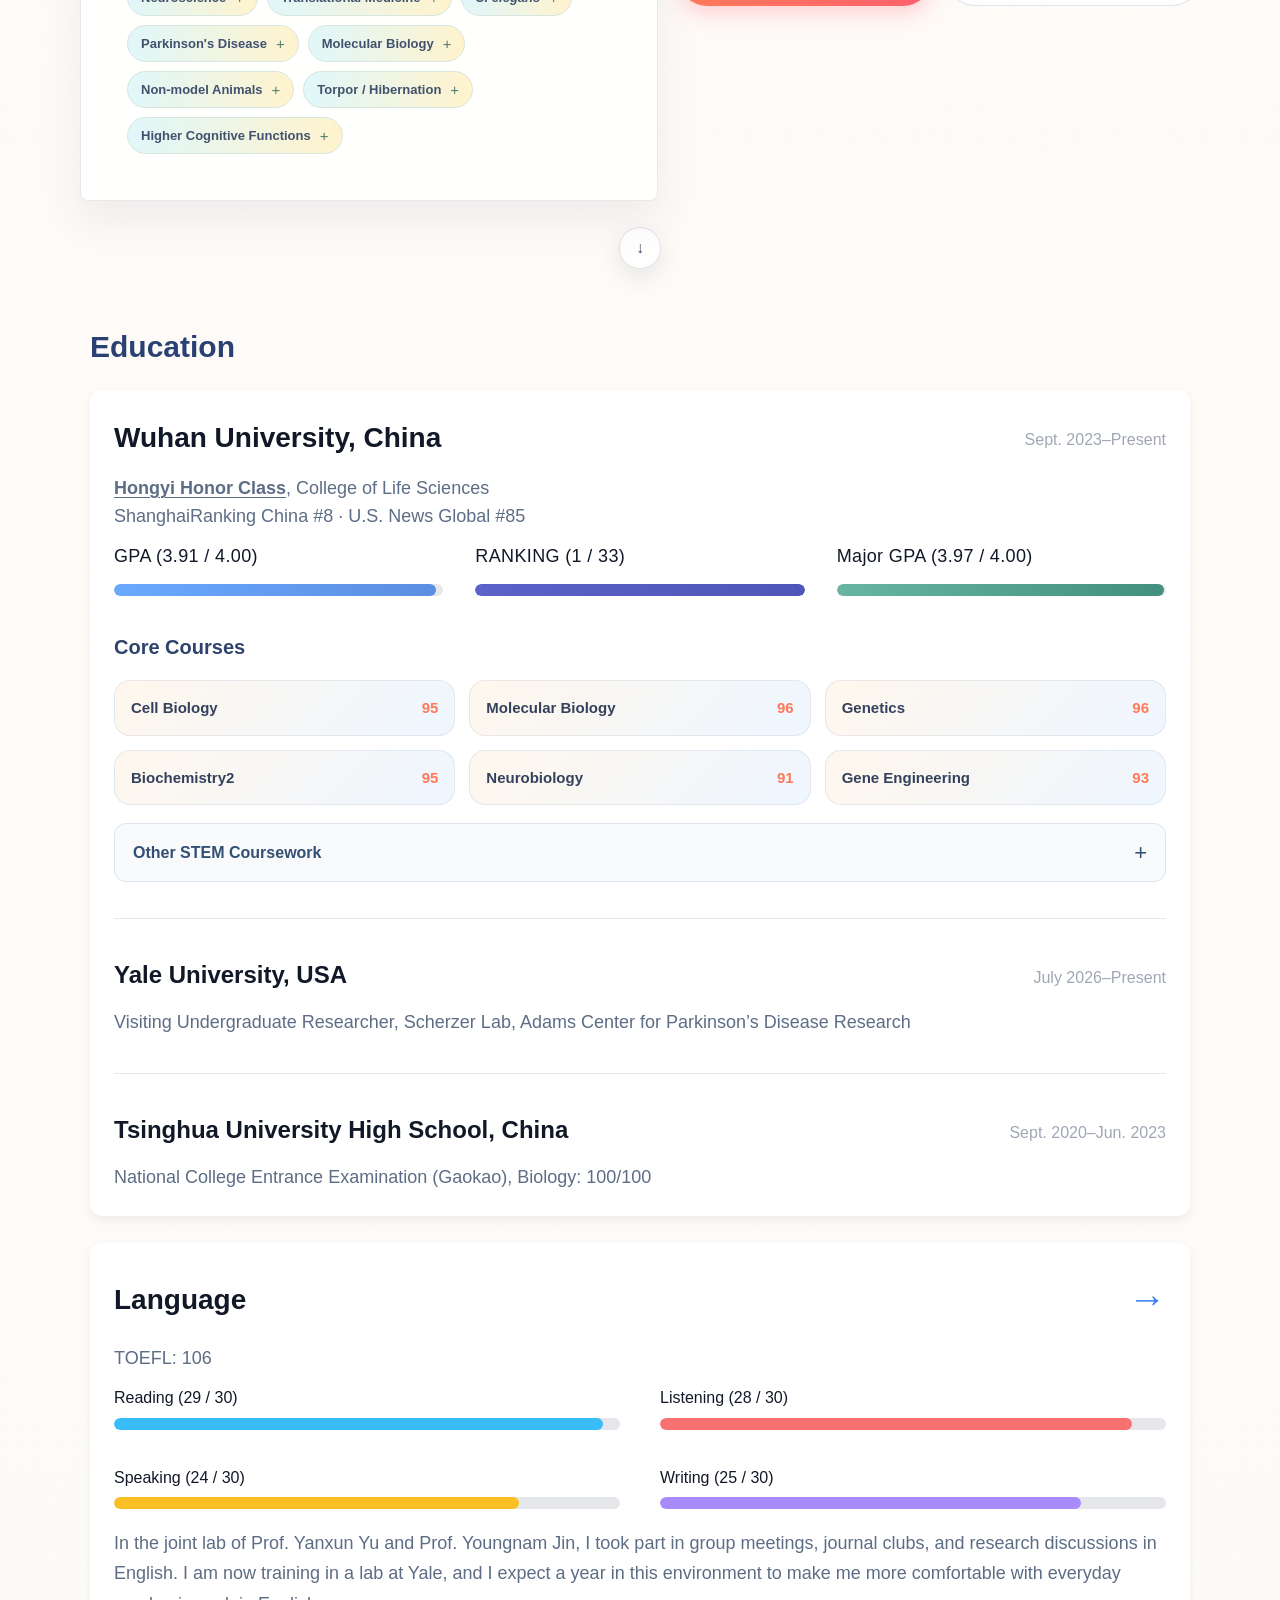
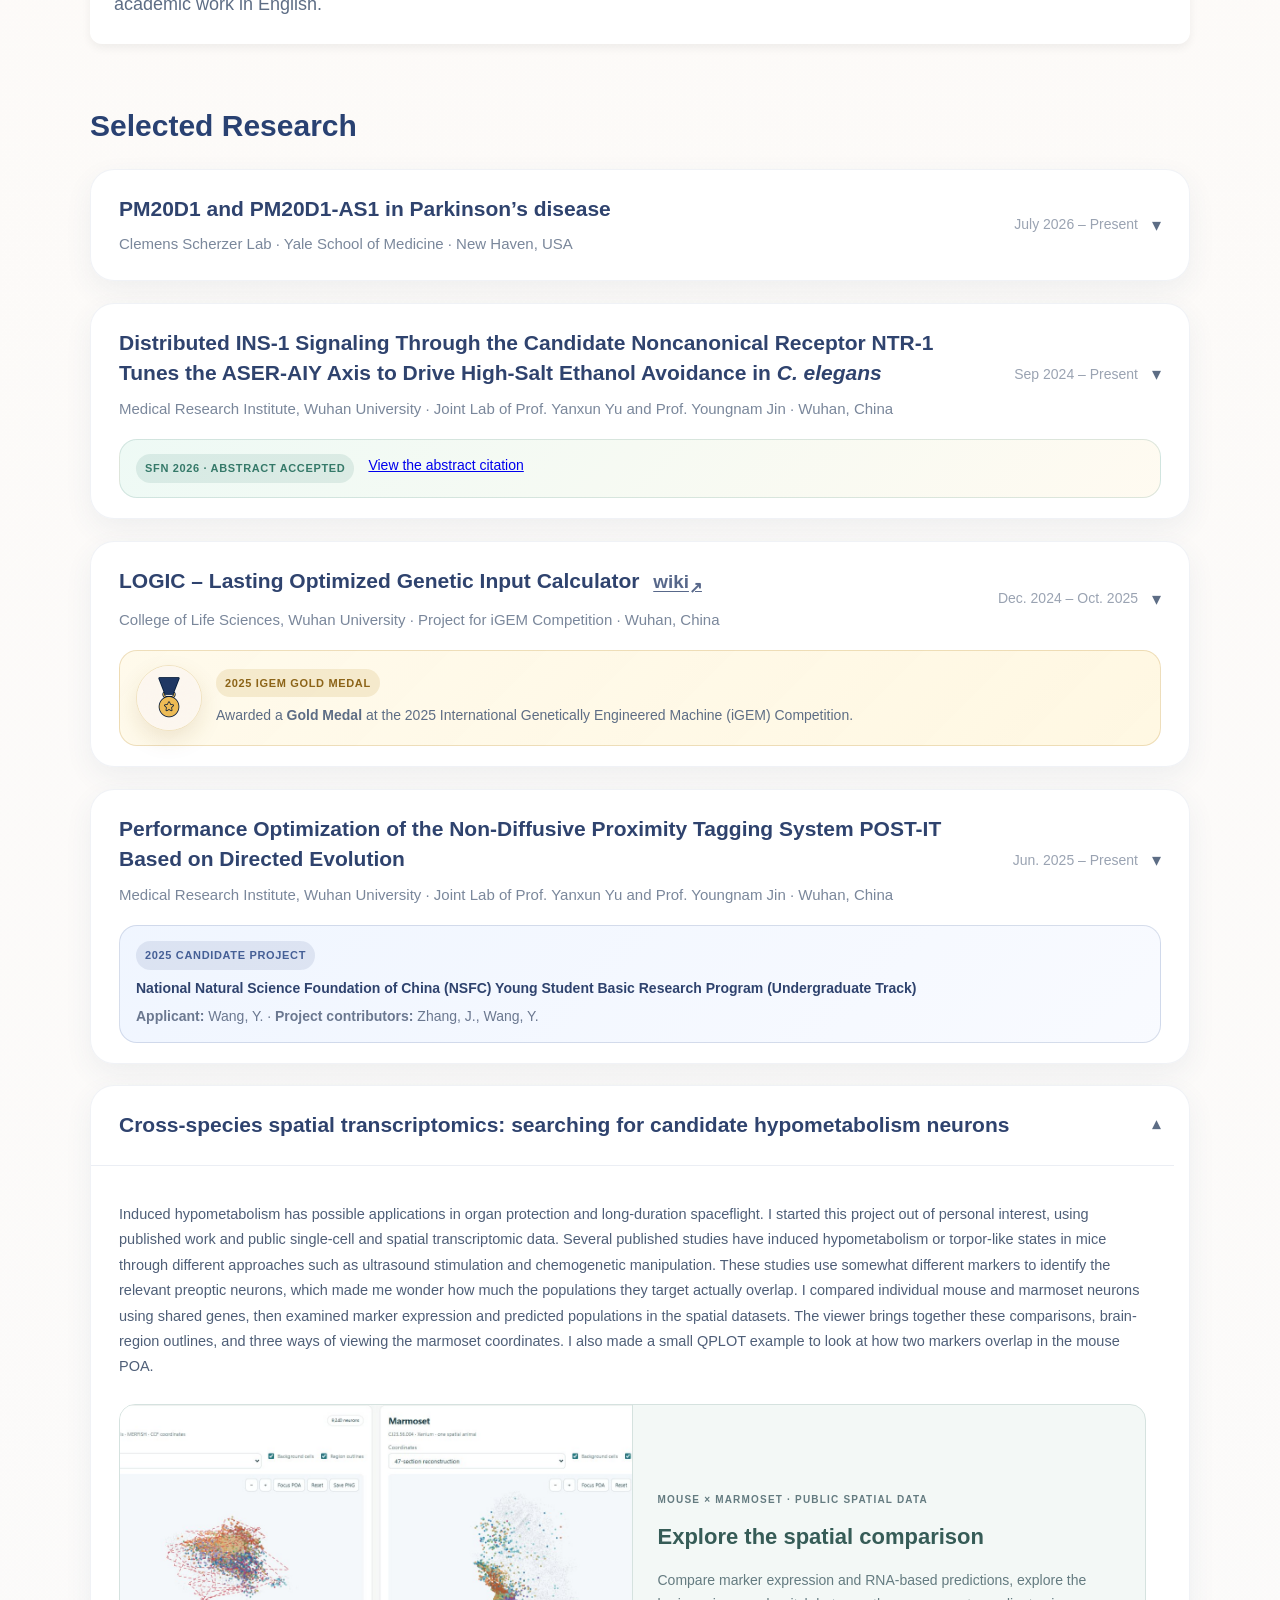
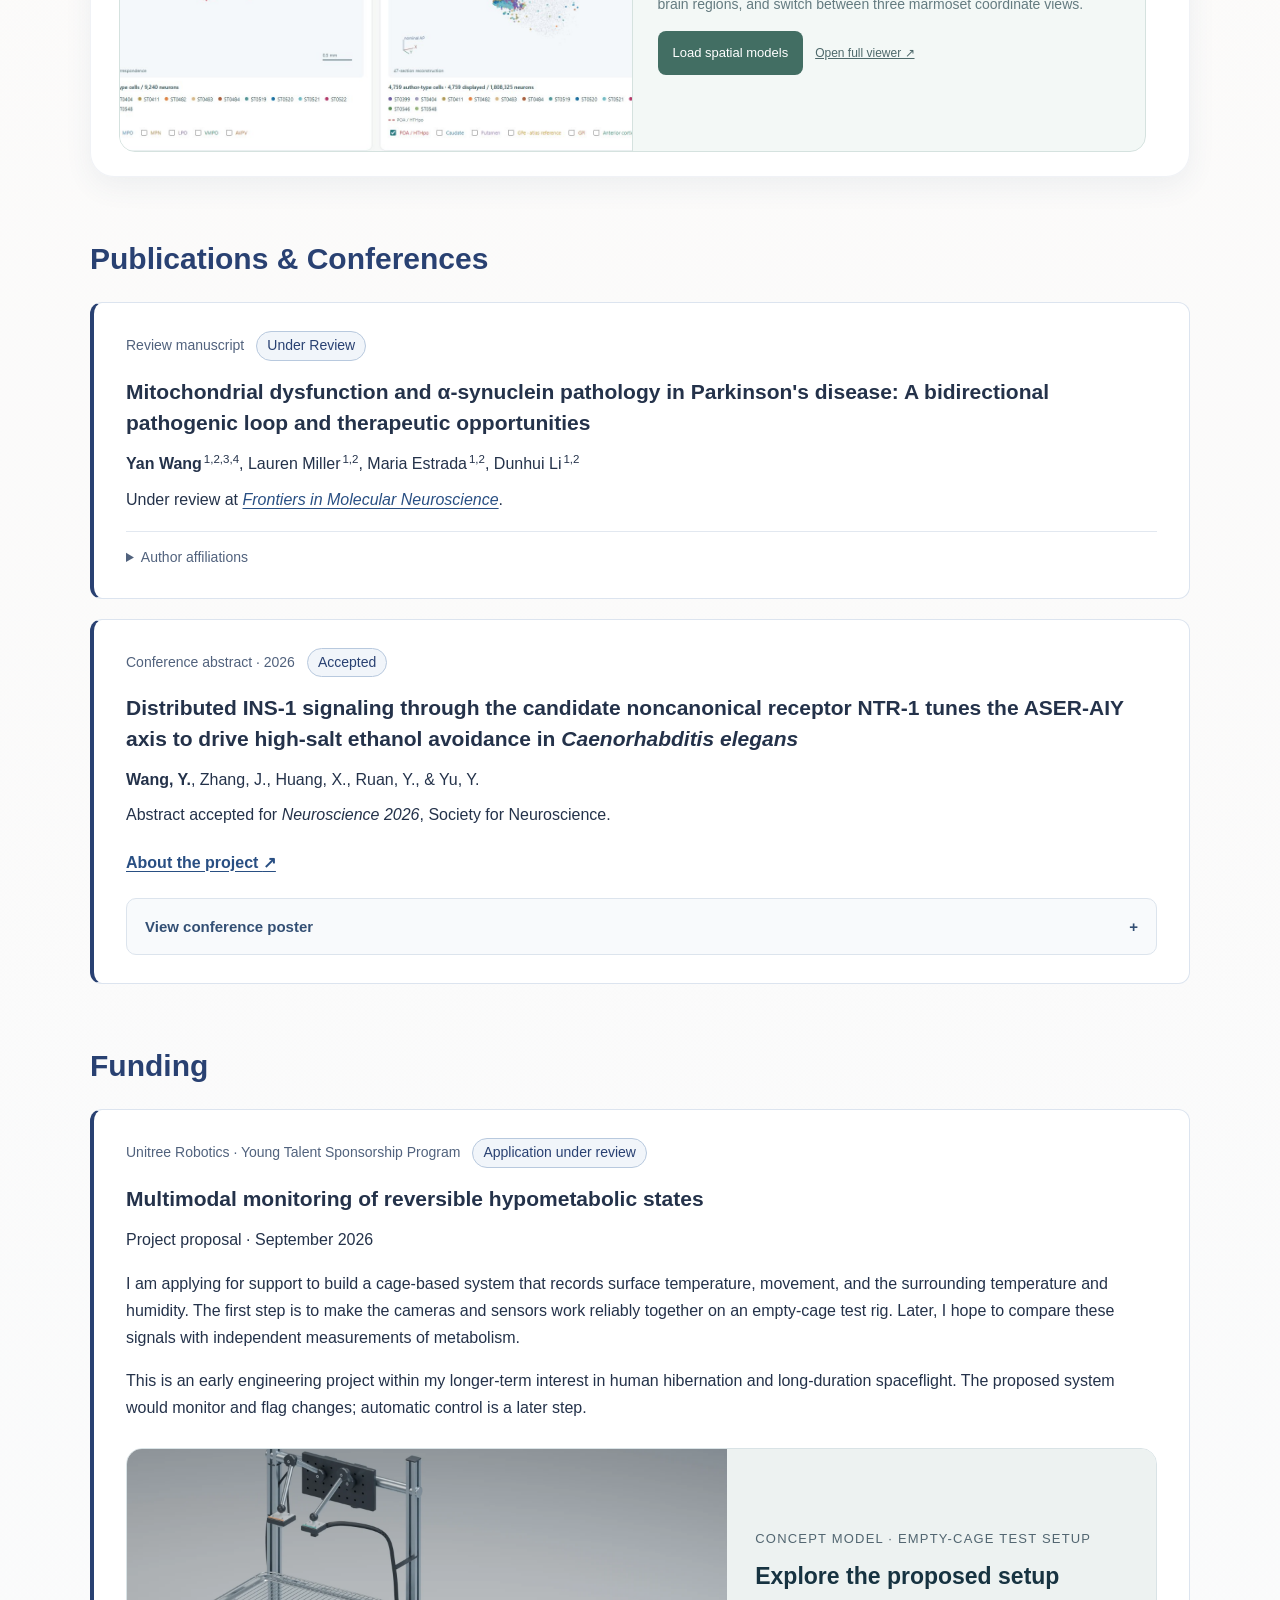
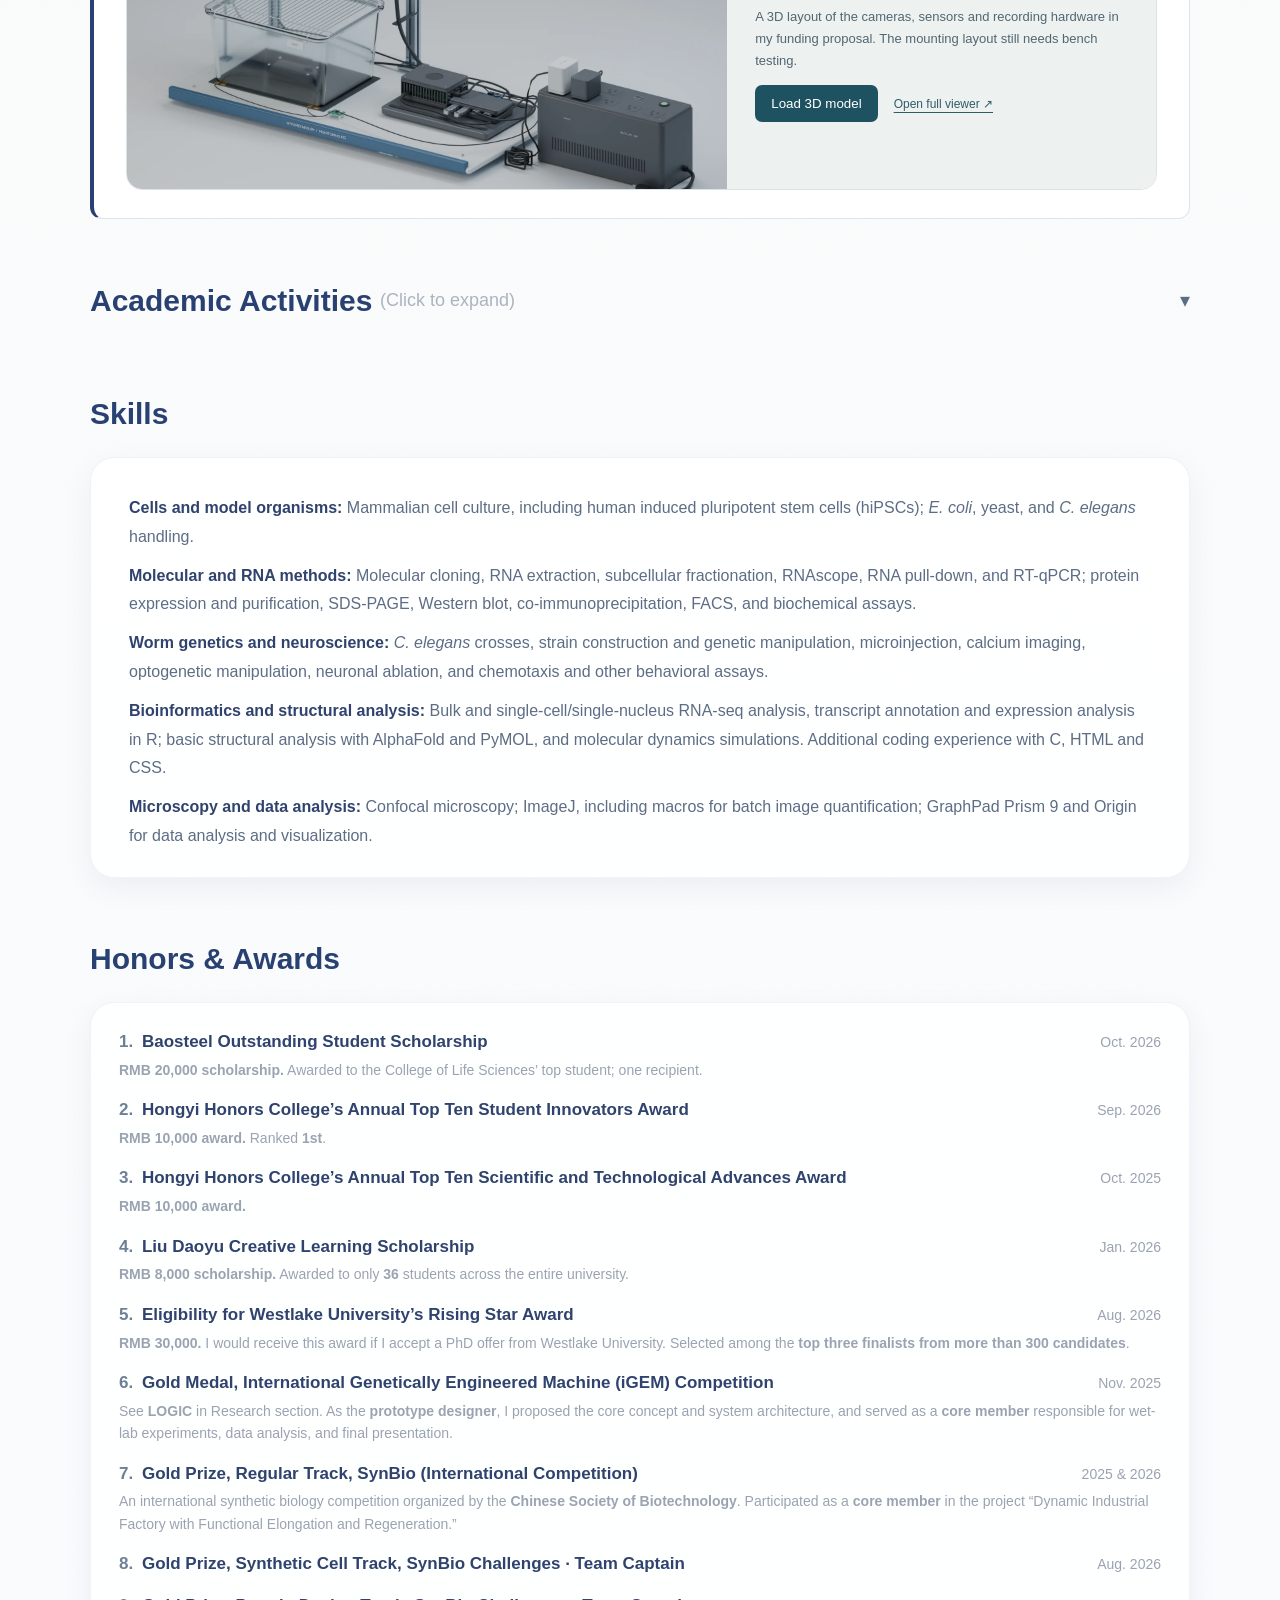
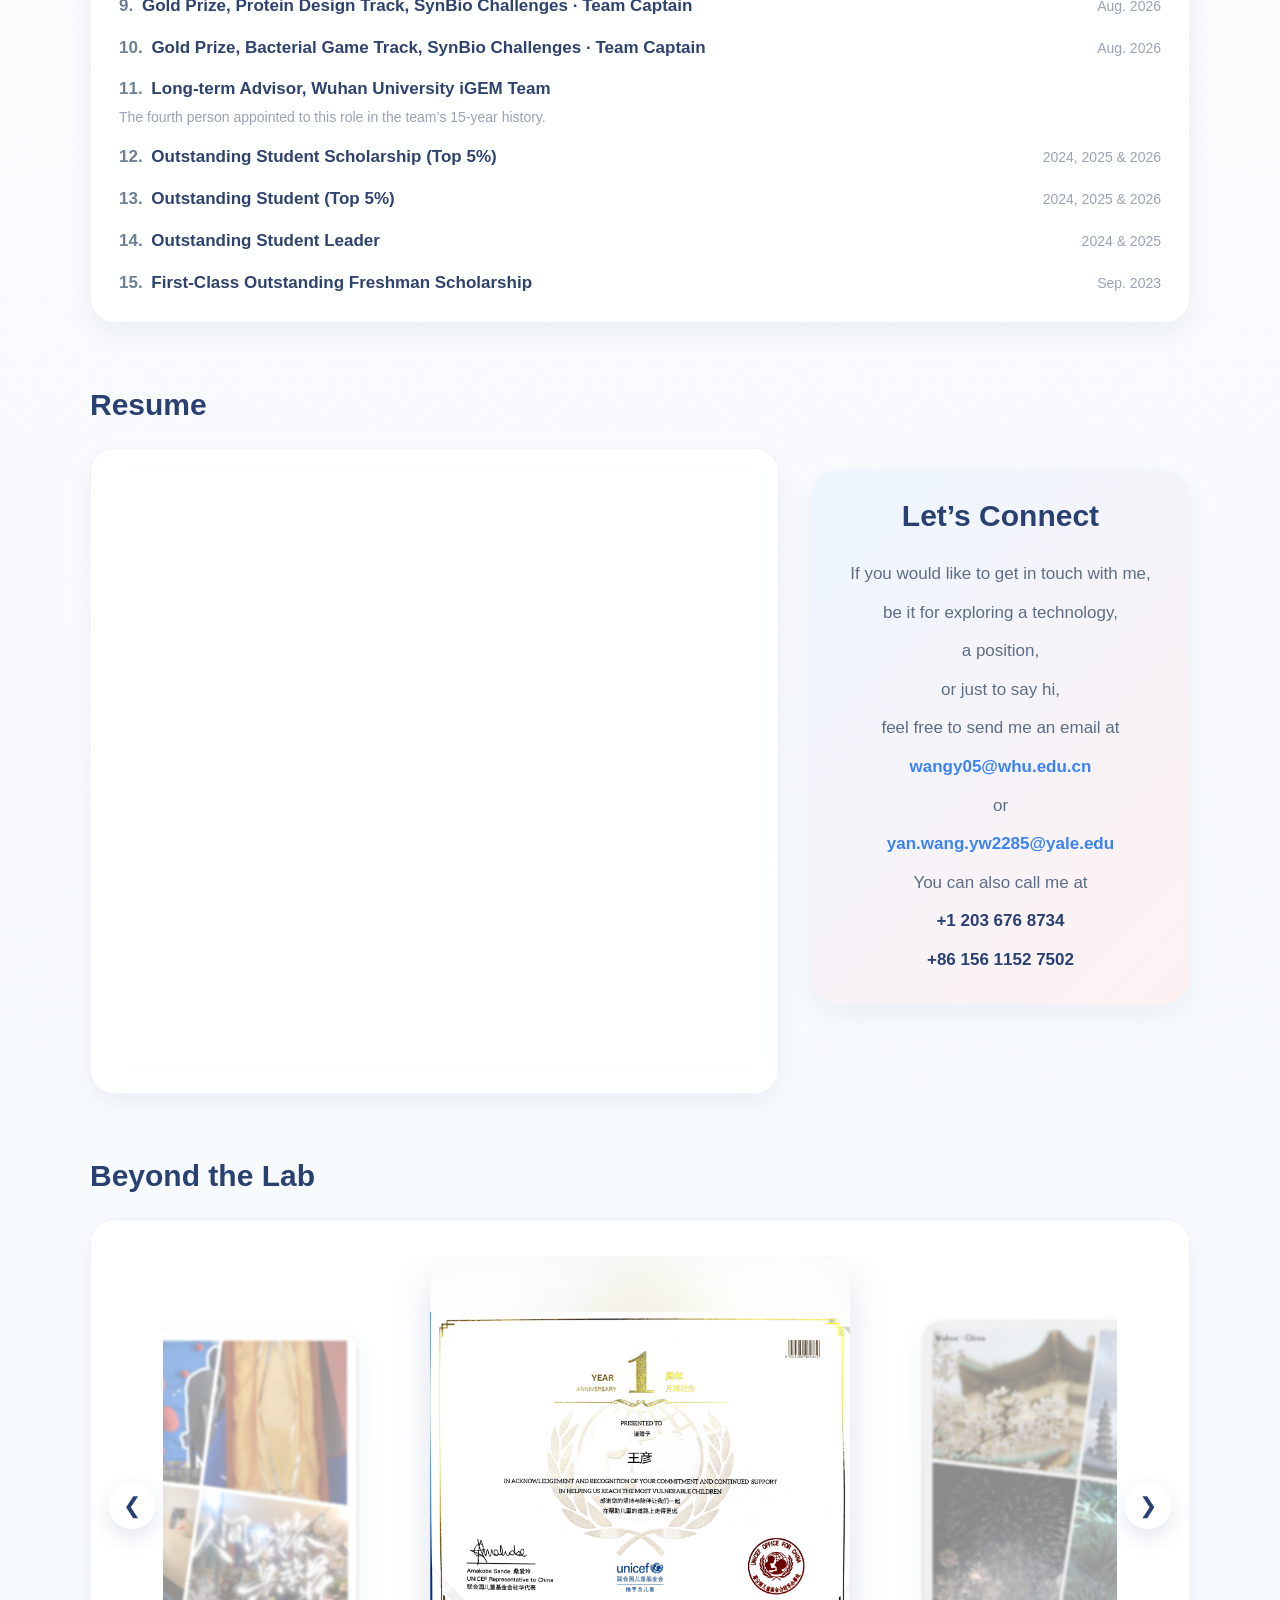
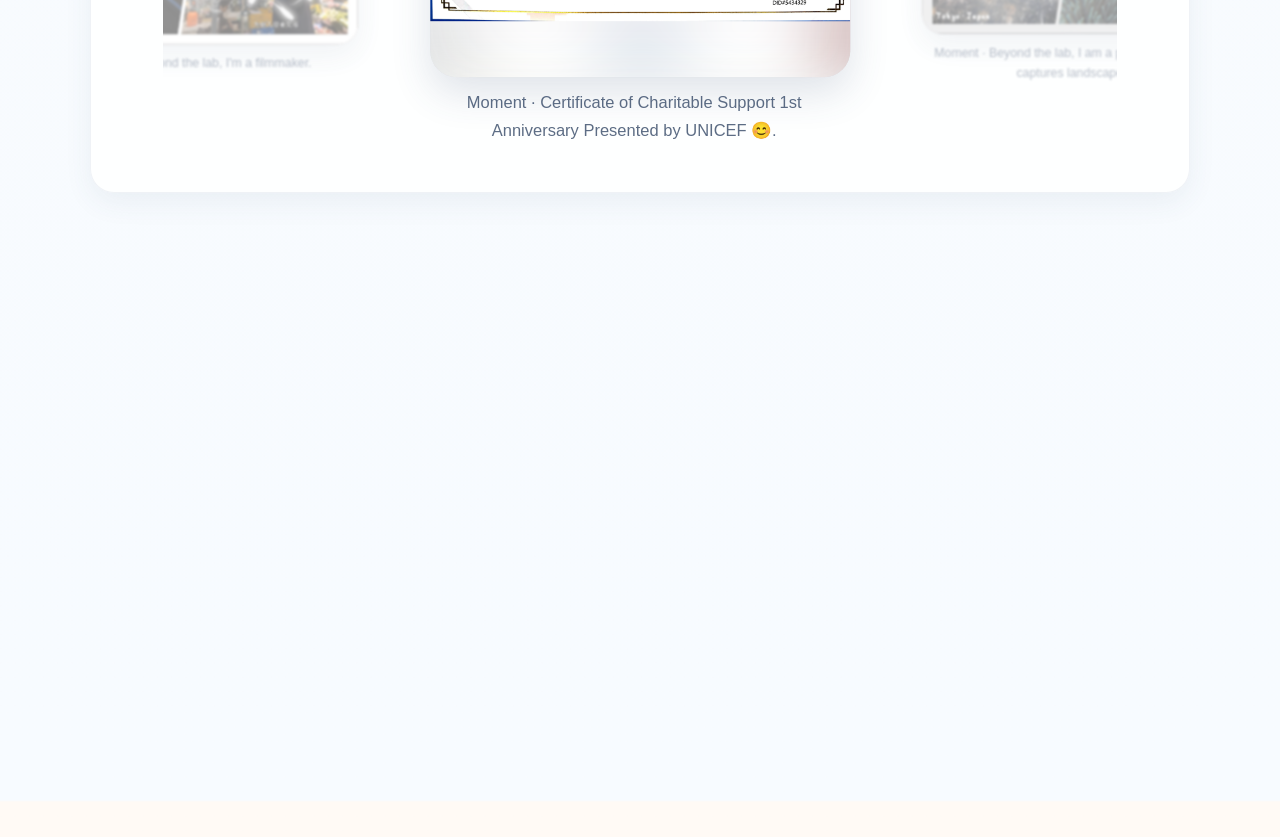
==== commit 8ef87982: "Update Yale research from PM20D1-AS1 V4 and correct Yu–Jin Lab start date" ====
--- a/index.html
+++ b/index.html
@@ -402,28 +402,36 @@
 </div>
 <div class="research-section">
   <div class="research-subtitle">Bringing those questions into the lab</div>
-  <p class="research-text">That reading gave me a much firmer starting point when I joined the Scherzer Lab. Building on our computational team’s single-cell genetic mapping work, we are studying PM20D1 and the long noncoding RNA PM20D1-AS1 at a Parkinson’s disease risk locus. PM20D1 is a secreted N-acyl amino acid synthase/hydrolase. Using human induced pluripotent stem cells (hiPSCs) and derived neurons, I am investigating where these RNAs are located, how reducing their expression changes the cell, and which molecular partners could connect them to disease. Our experiments include RNA fractionation, qPCR, antisense oligonucleotide (ASO) treatment, and RNA sequencing.</p>
+  <p class="research-text">At Yale, I began studying PM20D1-AS1, a long noncoding RNA highlighted by our lab’s single-nucleus genetic mapping study of Parkinson’s disease. I wanted to understand how a noncoding risk variant changes this RNA, and how the RNA affects genes involved in disease. I work with human induced pluripotent stem cells (hiPSCs) and derived cortical neurons, using subcellular fractionation, RT-qPCR, antisense oligonucleotide (ASO) knockdown, and RNA sequencing.</p>
 </div>
 <div class="research-section">
   <div class="research-subtitle">Learning to analyze the data myself</div>
-  <p class="research-text">Alongside the experiments, I taught myself sequencing-data analysis so I could follow questions from a bench result back into human brain datasets. I examined three associated variants—rs9438393, rs1772143, and rs823080—and found that their linkage disequilibrium differed between populations. Two sequence-based models pointed to rs9438393 as the strongest candidate for changing local splicing. Its G allele increased predicted donor strength; in human brain neurons, it was also associated with a lower unspliced fraction at the same boundary. Looking at spliced and unspliced reads together led me to ask how local RNA processing affects the amount of PM20D1-AS1 that remains in the cell.</p>
-  <p class="research-text">We detected exon-junction-containing PM20D1-AS1 RNA in chromatin-associated fractions of hiPSCs. In derived cortical neurons, ASO treatment reduced its abundance by about <strong>80%</strong>. Using stringent selection criteria, our analysis identified <strong>168 responsive genes</strong>, including 148 with lower expression after treatment. <em>SNCA</em> and <em>SCD</em> were among them, and synaptic functions were enriched in the gene set. Sequence-based RNA–DNA triplex scores were higher than in both unrestricted and sequence-feature-matched random gene sets. I am now using these results to decide which RNA interactions to examine next and how to connect the expression changes to α-synuclein biology and lipid homeostasis.</p>
+  <p class="research-text">Alongside the experiments, I taught myself sequencing-data analysis so I could ask the same questions in human brain datasets. I compared three linked variants—rs9438393, rs1772143, and rs823080—using population genotypes, splicing predictions, and long-read RNA sequencing. SpliceAI and Pangolin both pointed to <strong>rs9438393</strong>: its risk-associated G allele increased predicted splice-donor strength. In brain neurons, G carriers also had more spliced PM20D1-AS1 and higher RNA abundance. Examining spliced and unspliced reads together helped me connect the genetic association to a specific step in RNA processing.</p>
+</div>
+<div class="research-section">
+  <div class="research-subtitle">Following PM20D1-AS1 inside the cell</div>
+  <p class="research-text">We recovered spliced PM20D1-AS1 from chromatin-associated fractions of hiPSCs. In cortical neurons derived from an <em>SNCA</em>-triplication line, ASO treatment reduced PM20D1-AS1 by about <strong>80%</strong>. We identified <strong>168 responsive genes</strong>, including 148 with lower expression after treatment. <em>SNCA</em>, which encodes α-synuclein, and the lipid-metabolism gene <em>SCD</em> both decreased. The gene set was enriched for synaptic functions and for predicted RNA–DNA triplex sequences.</p>
+  <p class="research-text">I then looked more closely at the neighboring gene <em>PM20D1</em>. Public chromatin-contact data contained PM20D1-AS1-compatible RNA reads paired with PM20D1 promoter regions. In GTEx, the two genes showed inverse expression in cortex, cultured fibroblasts, and subcutaneous adipose tissue. Together with our lab’s perturbation results, this supports a working model in which PM20D1-AS1 helps repress PM20D1. The neuronal knockdown results also point to a role in supporting <em>SNCA</em> expression. I am interested in how these two effects could connect α-synuclein production with the PM20D1 pathway that protects against its aggregation.</p>
+</div>
+<div class="research-section">
+  <div class="research-subtitle">Finding the next interactions to test</div>
+  <p class="research-text">To look beyond these two genes, I screened possible RNA and protein partners. RNA–RNA interaction and translation models highlighted <em>FBXO45</em>, <em>FOXO1</em>, and <em>NTN1</em>, with different predicted responses as RNA occupancy changed. Full-length and fragment-based RNA–protein modelling gave me two candidates to follow up, <strong>DHX9</strong> and <strong>PTBP1</strong>. I am using these results to choose experiments on how PM20D1-AS1 is processed, where it acts on chromatin, and which molecules it works with.</p>
 </div>
 <div class="research-workflow" aria-label="How my experiments and analyses connect">
   <div class="workflow-column">
     <span class="workflow-label">Wet lab</span>
-    <h4>PM20D1 / PM20D1-AS1</h4>
-    <ul><li>Subcellular RNA fractionation and qPCR</li><li>ASO knockdown and RNA sequencing</li><li>Cellular and mitochondrial functional assays</li></ul>
-    <p class="workflow-next">Next experiments: RNAscope and ChIRP with collaborators</p>
+    <h4>PM20D1-AS1 in human cells</h4>
+    <ul><li>Subcellular RNA fractionation and RT-qPCR</li><li>ASO knockdown in hiPSC-derived cortical neurons</li><li>RNA sequencing and gene-expression responses</li></ul>
+    <p class="workflow-next">Following up PM20D1 and SNCA regulation</p>
   </div>
   <div class="workflow-column">
     <span class="workflow-label">Dry lab</span>
-    <h4>PM20D1-AS1</h4>
-    <ul><li>Genotypes, linkage disequilibrium, and splicing</li><li>Brain RNA expression and neuronal responses</li><li>RNA–DNA interaction predictions</li></ul>
-    <p class="workflow-next">Using the results to choose the next experiment</p>
+    <h4>From risk variants to RNA interactions</h4>
+    <ul><li>Genotypes, splice predictions, and brain long-read RNA data</li><li>Chromatin contacts and expression across tissues</li><li>RNA–DNA, RNA–RNA, and RNA–protein modelling</li></ul>
+    <p class="workflow-next">Choosing molecular interactions to test</p>
   </div>
 </div>
-<p class="research-text research-update">These are current results from an ongoing project. I will update this account as we work through the next experiments.</p>
+<p class="research-text research-update">I will keep this section updated as the experiments progress.</p>
 
 </div>
         </div>
@@ -441,7 +449,7 @@
           </div>
 
           <div class="research-right">
-            <span class="research-date-inline">Sep. 2025 – Present</span>
+            <span class="research-date-inline">Sep 2024 – Present</span>
             <span class="research-arrow">&#9662;</span>
           </div>
         </button>
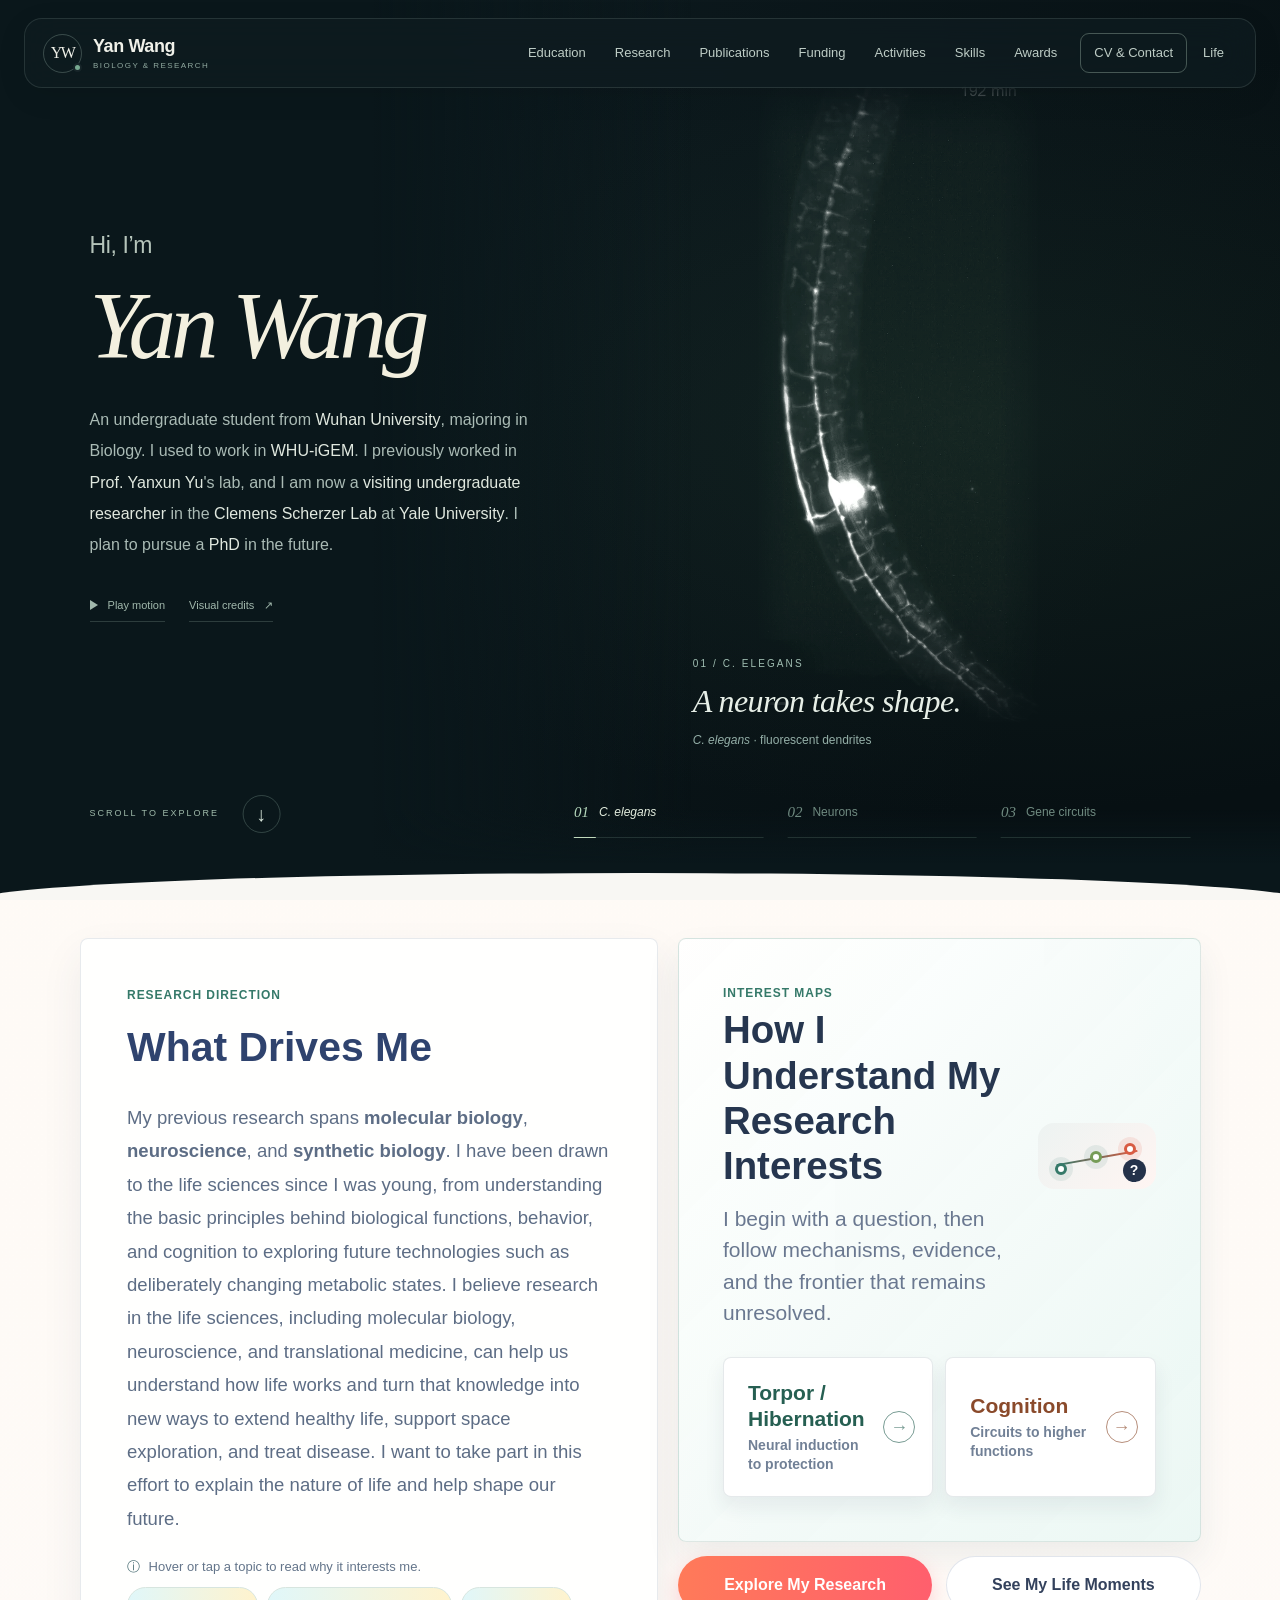
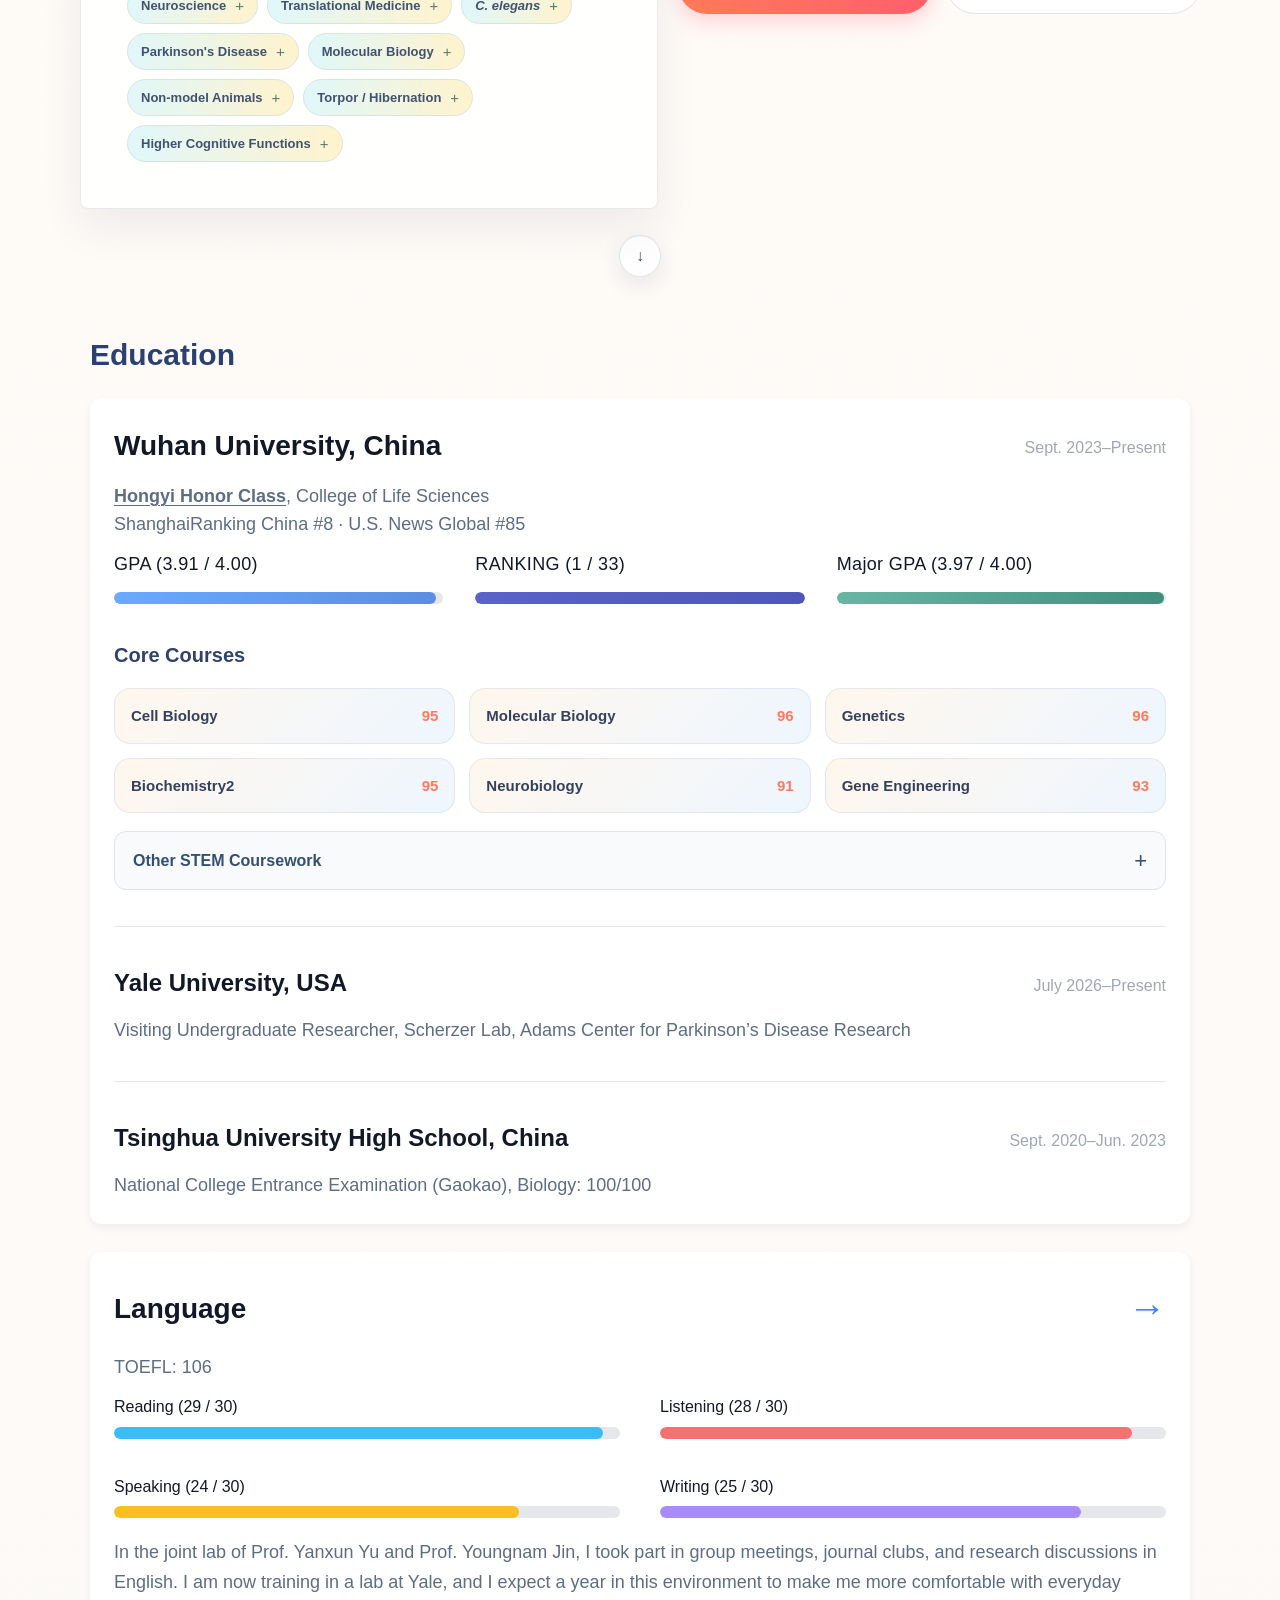
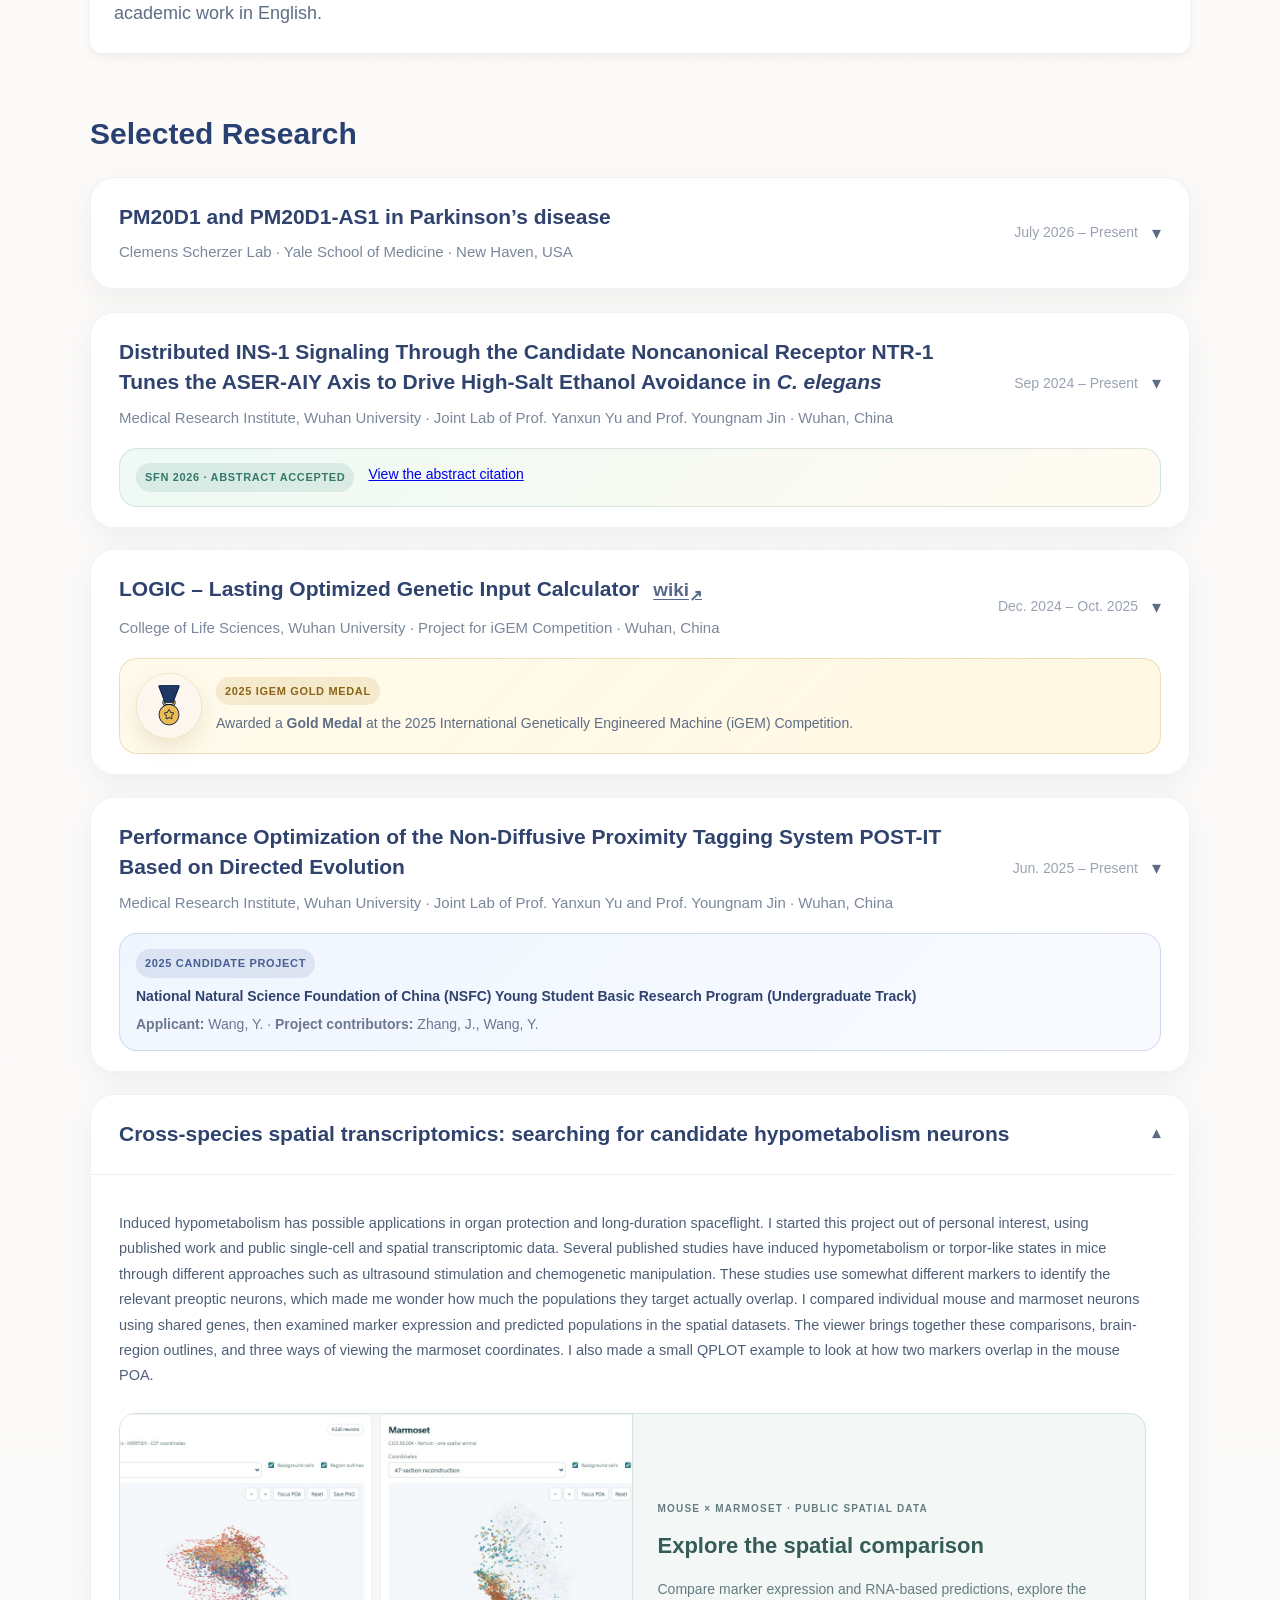
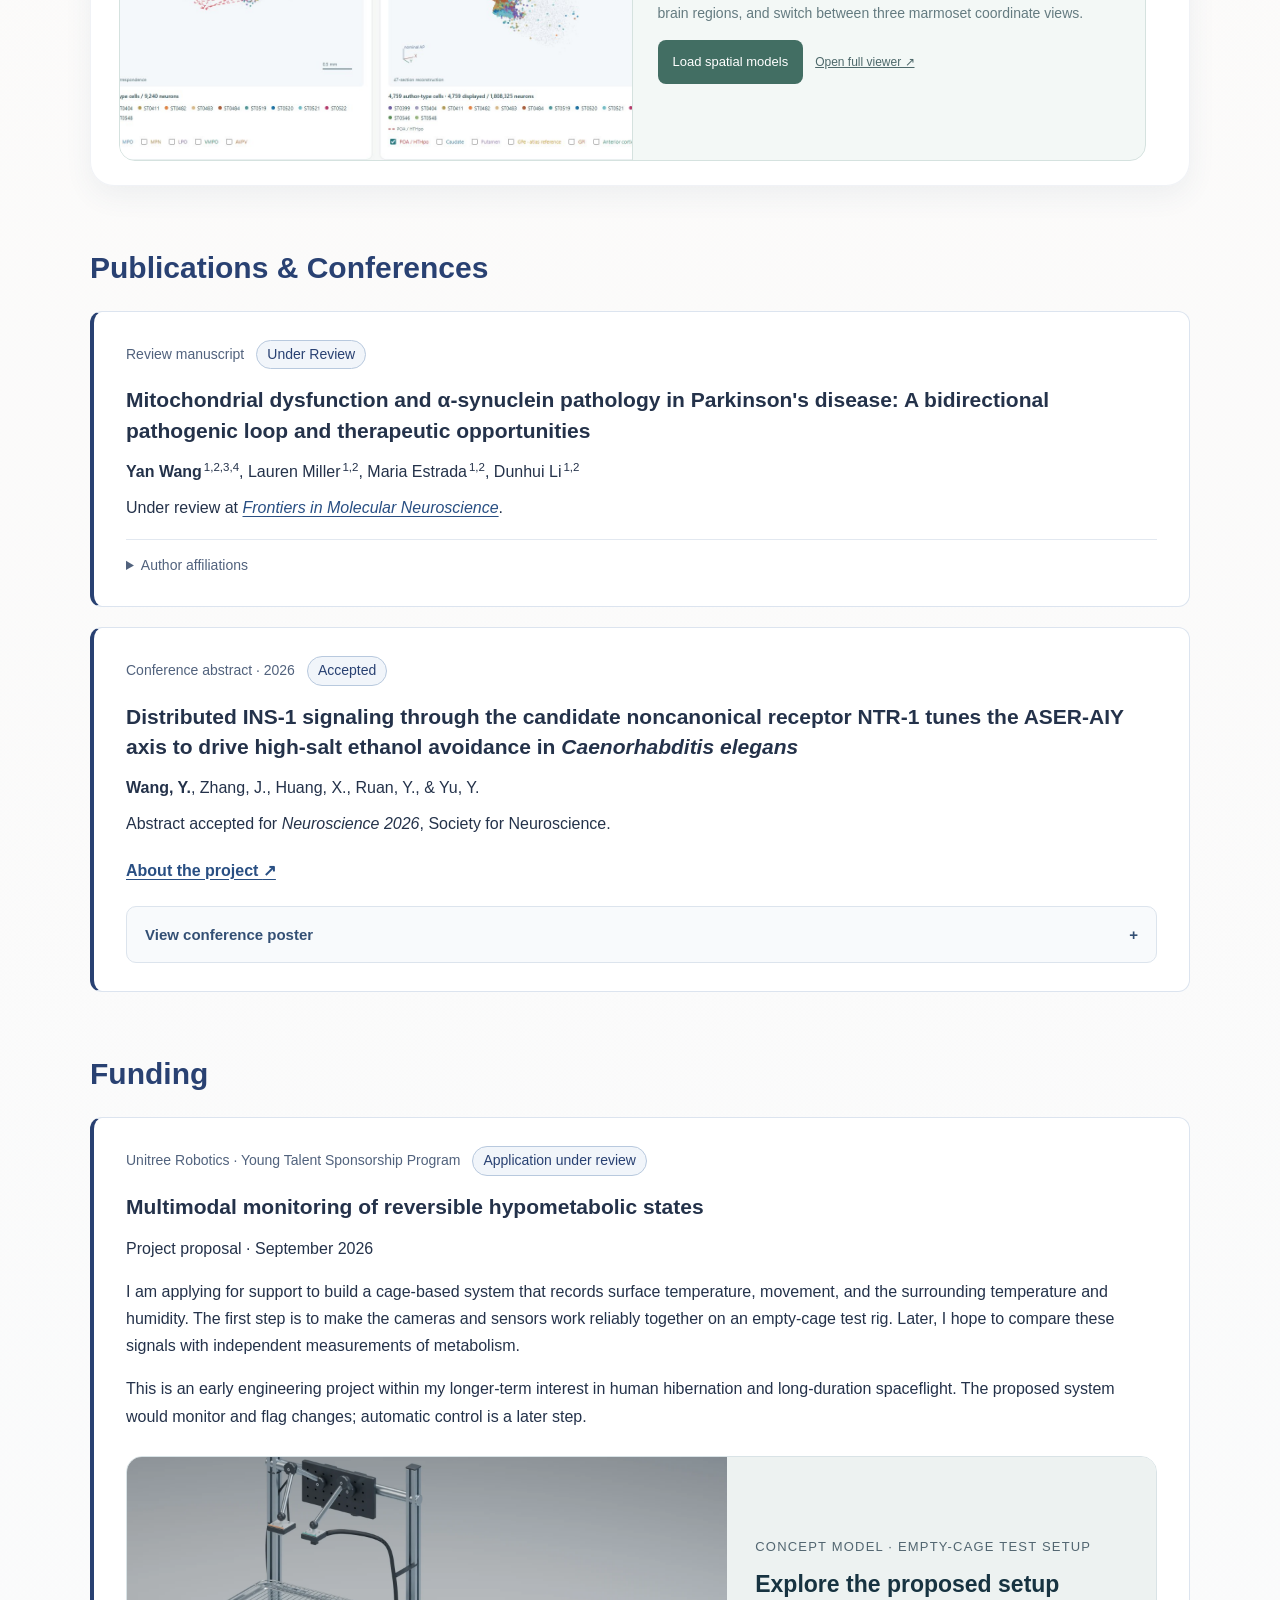
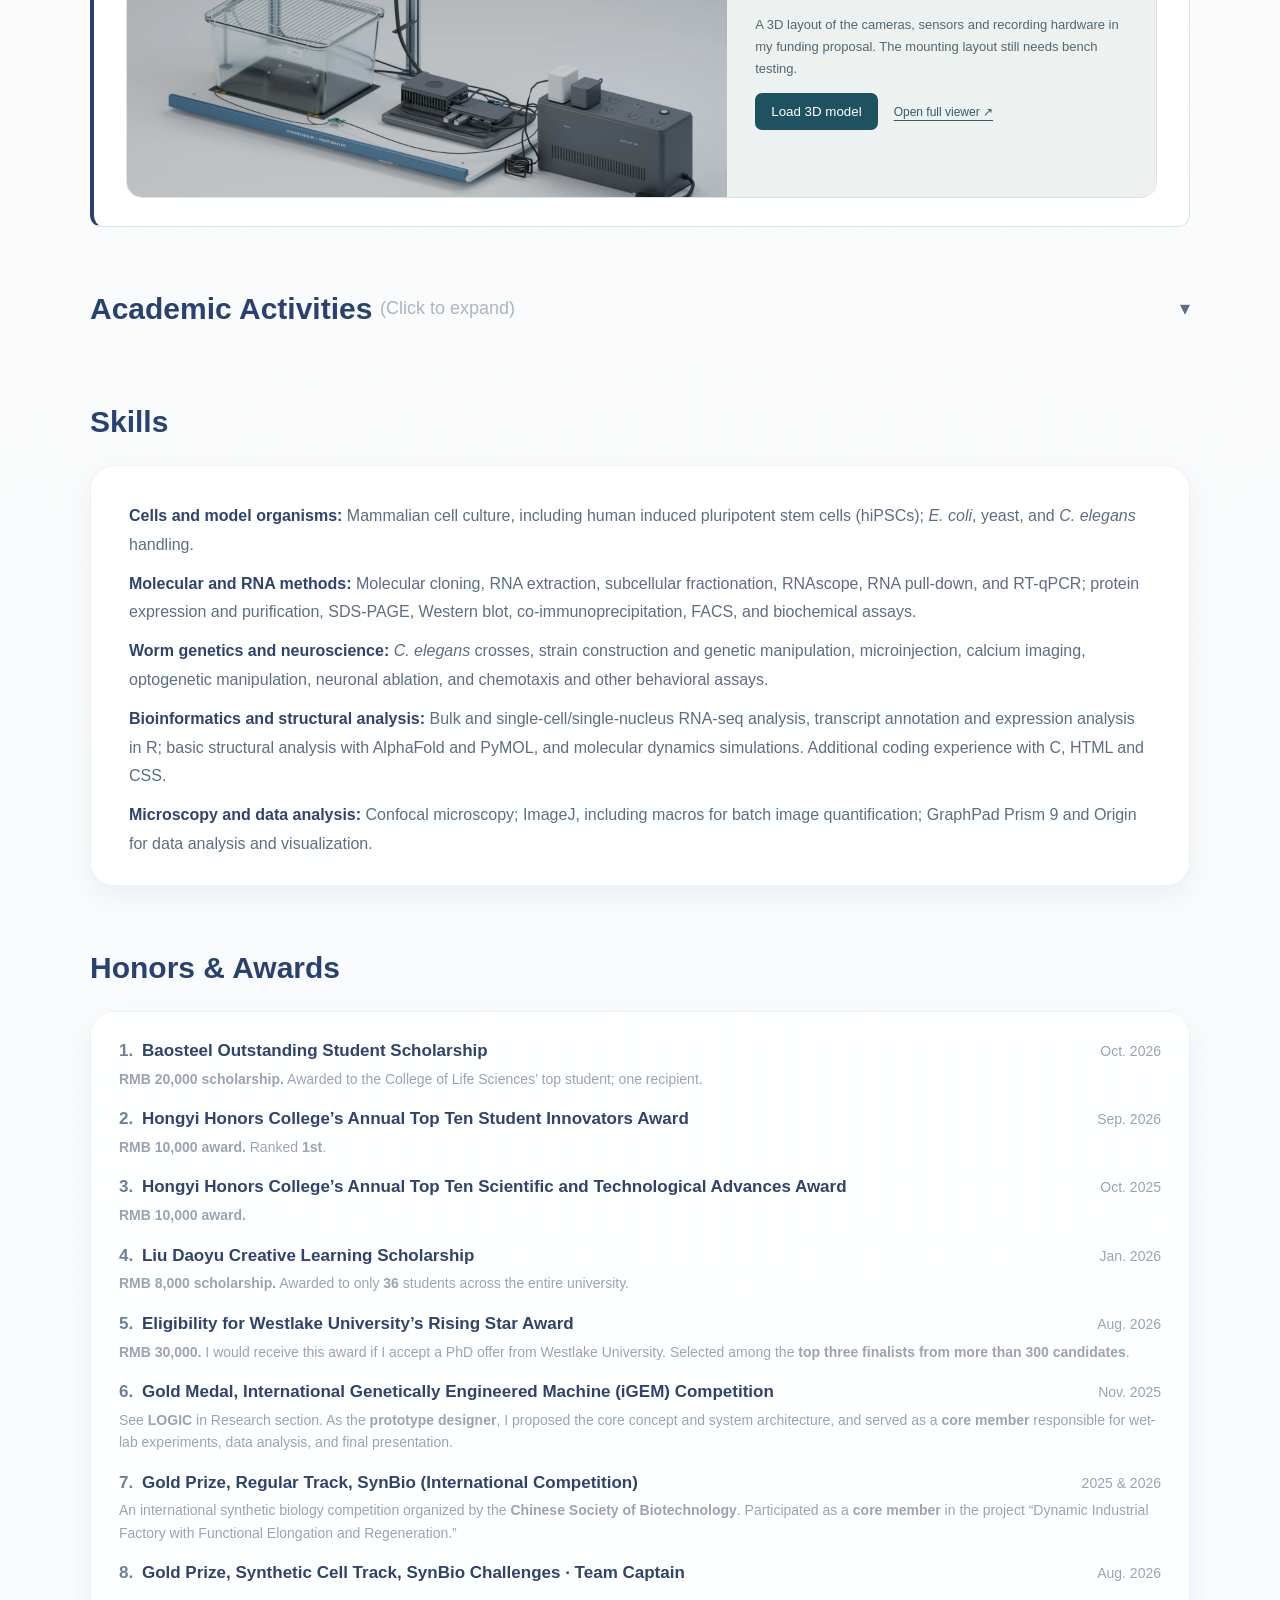
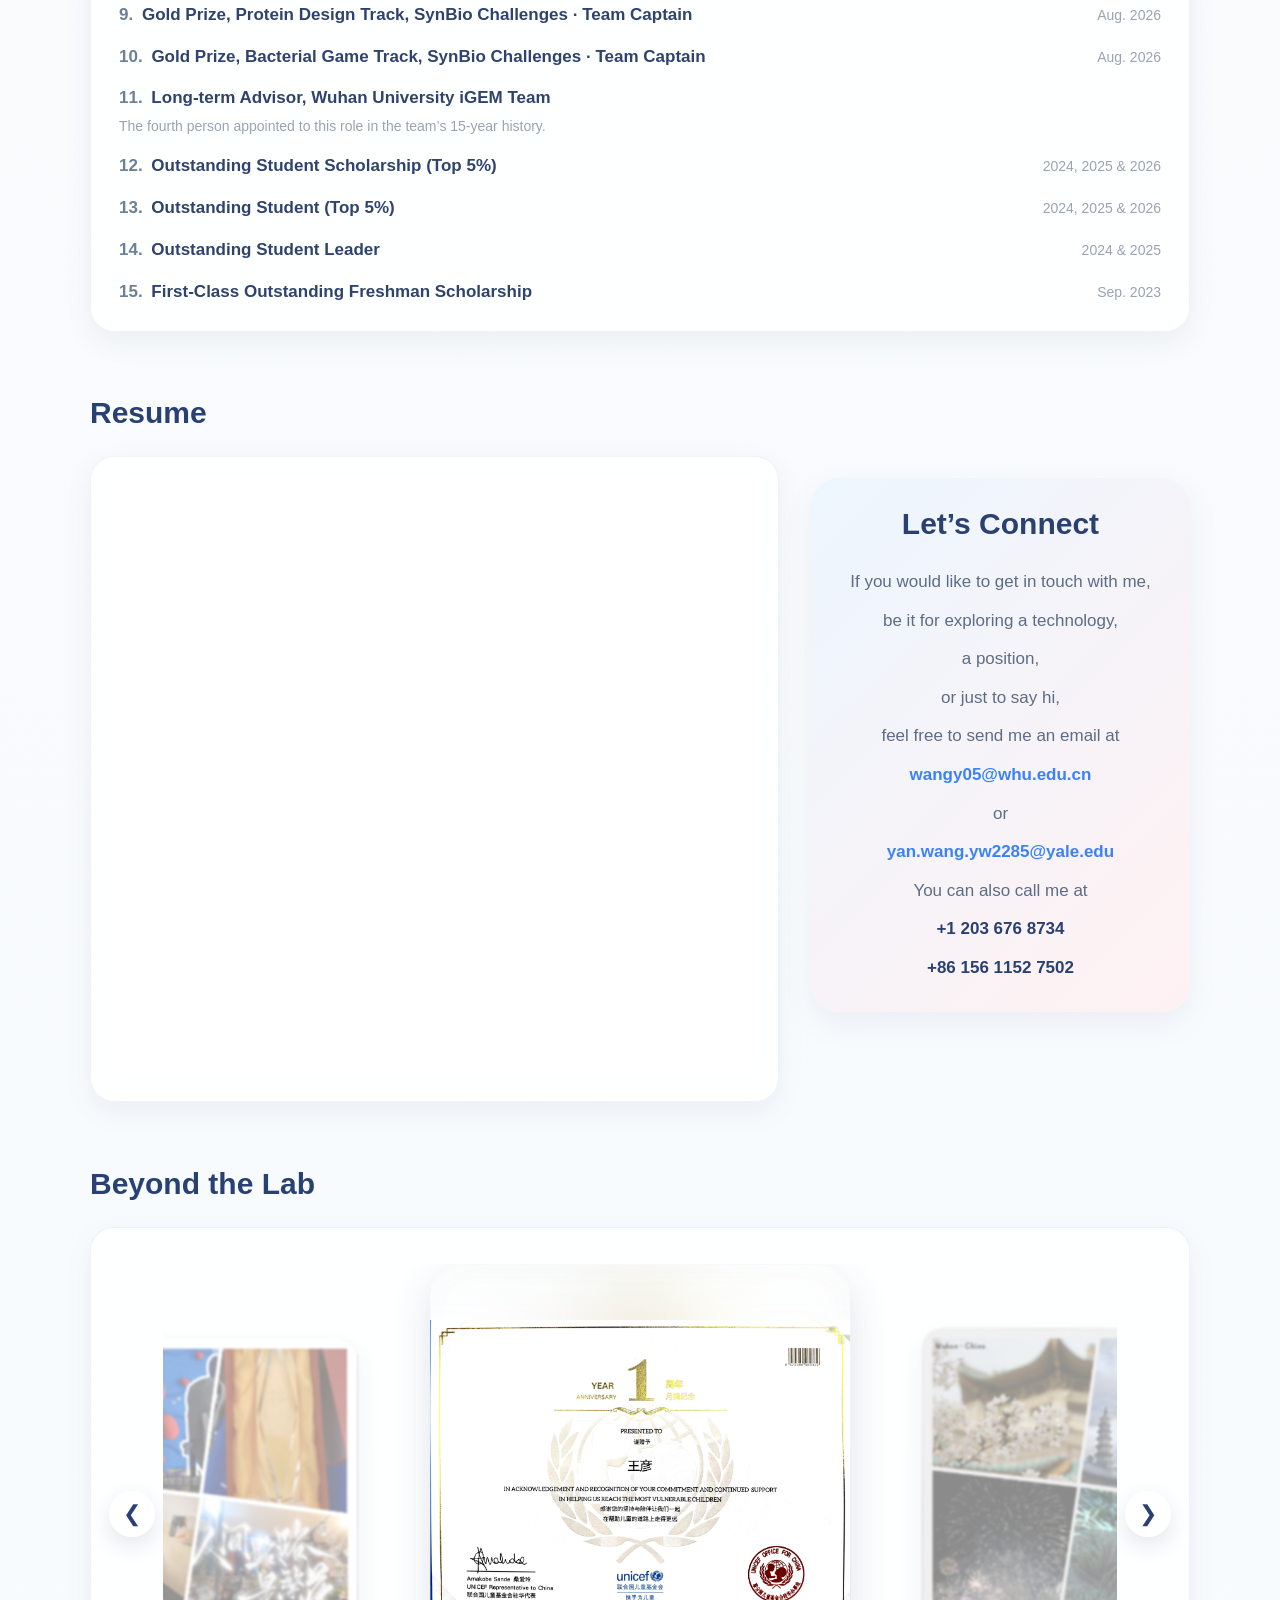
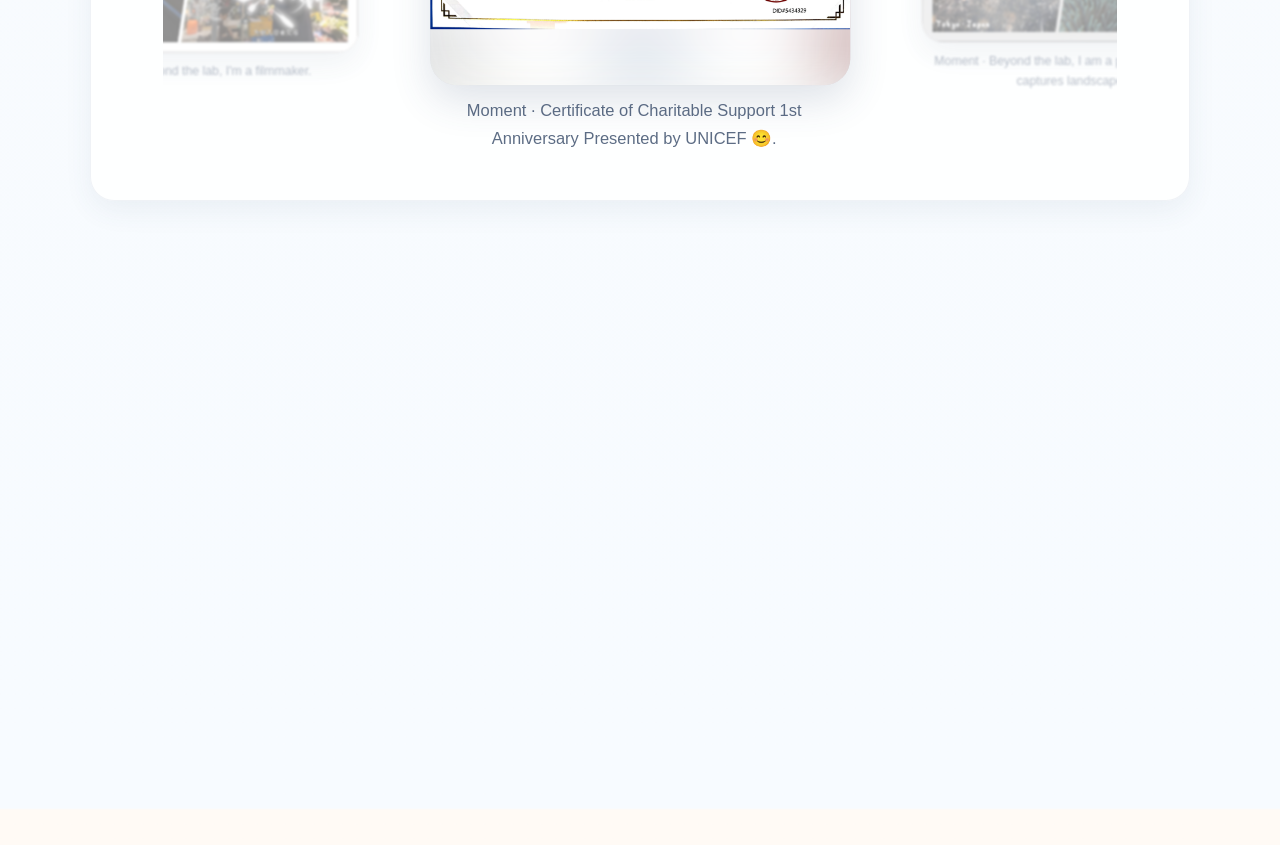
==== commit 413c8615: "Publish microscopy homepage and update current lab affiliation" ====
--- a/index.html
+++ b/index.html
@@ -1,3478 +1,3530 @@
-<!DOCTYPE html>
-<html lang="en">
-<head>
-  <meta charset="UTF-8">
-  <meta name="viewport" content="width=device-width, initial-scale=1.0">
-  <title>Yan Wang | Personal Website</title>
-  <link rel="stylesheet" href="style.css?v=20260915-major-gpa">
-  <link rel="stylesheet" href="reading-room.css">
-  <link rel="stylesheet" href="instrument-embed.css">
-  <link rel="stylesheet" href="portfolio-refresh.css?v=20260907-2">
-  <link rel="stylesheet" href="acknowledgements.css?v=20260909">
-  <link rel="stylesheet" href="spatial-embed.css?v=20260910">
-<script src="analytics.js?v=20260913" defer></script>
-<link rel="stylesheet" href="portfolio-update.css?v=20261008-awards-coursework">
-</head>
-<body>
-
-<header>
-  <div class="container nav">
-    <div class="logo">Yan Wang</div>
-    <div class="nav-links">
-      <a href="#journey">Education</a>
-      <a href="#research">Research</a>
-      <a href="#publications">Publications</a>
-      <a href="#funding">Funding</a>
-       <a href="#activities">Activities</a>
-      <a href="#skills">Skills</a>
-      <a href="#awards">Awards</a>
-     <a href="#resume-contact">CV & Contact</a>
-       <a href="#life">Life</a>
-    </div>
-  </div>
-</header>
-
-<section class="hero" id="home">
-  <div class="hero-home" id="hero-home">
-  <div class="container hero-grid">
-    <div class="hero-text">
-      <h1>
-        Hi, I’m <span class="accent">Yan Wang</span>
-      </h1>
-      <p>
-        An undergraduate student from <strong>Wuhan University</strong>, majoring in Biology.
-        I used to work in <strong>WHU-iGEM</strong>. I am currently working in <strong>Prof. Yanxun Yu</strong>'s lab, and I am also a <strong>visiting undergraduate researcher</strong> in the <strong>Clemens Scherzer Lab</strong> at <strong>Yale University</strong>.
-        I plan to pursue a <strong>PhD</strong> in the future.
-      </p>
-      <a class="hero-scroll-cue" href="#research-interests" aria-label="Continue to my research interests">
-        <span aria-hidden="true">&#8595;</span>
-      </a>
-    </div>
-
-    <div class="hero-interest-stage" id="research-interests">
-    <div class="hero-map-panel scroll-reveal-card scroll-reveal-map" id="interest-maps-home">
-      <div class="interest-map-launcher" aria-label="Research interest maps">
-        <div class="interest-map-copy">
-          <span class="interest-map-eyebrow">Interest Maps</span>
-          <strong>How I Understand My Research Interests</strong>
-          <span class="interest-map-slogan">I begin with a question, then follow mechanisms, evidence, and the frontier that remains unresolved.</span>
-        </div>
-        <div class="interest-map-graphic" aria-hidden="true">
-          <span class="route-line"></span>
-          <span class="route-dot route-dot-one"></span>
-          <span class="route-dot route-dot-two"></span>
-          <span class="route-dot route-dot-three"></span>
-          <span class="route-question">?</span>
-        </div>
-        <div class="interest-map-actions">
-          <button type="button" class="interest-map-button torpor" onclick="openInterestMap('torpor', { trigger: this })">
-            <span class="button-title">Torpor / Hibernation</span>
-            <span class="button-subtitle">Neural induction to protection</span>
-            <span class="map-button-cue" aria-hidden="true">&#8594;</span>
-          </button>
-          <button type="button" class="interest-map-button cognition" onclick="openInterestMap('cognition', { trigger: this })">
-            <span class="button-title">Cognition</span>
-            <span class="button-subtitle">Circuits to higher functions</span>
-            <span class="map-button-cue" aria-hidden="true">&#8594;</span>
-          </button>
-        </div>
-      </div>
-      <div class="hero-buttons hero-buttons-relocated">
-        <a href="#research" class="btn-primary">Explore My Research</a>
-        <a href="#life" class="btn-secondary">See My Life Moments</a>
-      </div>
-    </div>
-
-    <div class="hero-side-card card scroll-reveal-card" id="what-drives">
-      <span class="interest-map-eyebrow">Research Direction</span>
-      <h3>What Drives Me</h3>
-      <p>My previous research spans <strong>molecular biology</strong>, <strong>neuroscience</strong>, and <strong>synthetic biology</strong>. I have been drawn to the life sciences since I was young, from understanding the basic principles behind biological functions, behavior, and cognition to exploring future technologies such as deliberately changing metabolic states. I believe research in the life sciences, including molecular biology, neuroscience, and translational medicine, can help us understand how life works and turn that knowledge into new ways to extend healthy life, support space exploration, and treat disease. I want to take part in this effort to explain the nature of life and help shape our future.</p>
-      <div class="interest-tag-block">
-  <p class="interest-tag-hint"><span aria-hidden="true">ⓘ</span> Hover or tap a topic to read why it interests me.</p>
-  <div class="tag-list" aria-label="My research interests">
-    <button type="button" class="tag interest-tag" data-interest-title="Neuroscience" data-interest-note="I often find myself wondering how consciousness arises, and how the brain gives shape to behavior and thought. Trying to understand our own existence makes me want to keep asking questions outside what I already know." aria-expanded="false" aria-controls="interest-note-popover">Neuroscience<span class="interest-tag-icon" aria-hidden="true">+</span></button>
-    <button type="button" class="tag interest-tag" data-interest-title="Translational Medicine" data-interest-note="If something we discover can improve health or help people do things that once seemed impossible, I would find that enormously rewarding. I want my research to contribute to that future." aria-expanded="false" aria-controls="interest-note-popover">Translational Medicine<span class="interest-tag-icon" aria-hidden="true">+</span></button>
-    <button type="button" class="tag interest-tag" data-interest-title="C. elegans" data-interest-note="This tiny animal has more than enough to keep me curious: RNA processing, differences in how neurons age, and cells finding their way through a body. I enjoy returning to it with a new experiment or a question from my own work." aria-expanded="false" aria-controls="interest-note-popover"><em>C. elegans</em><span class="interest-tag-icon" aria-hidden="true">+</span></button>
-    <button type="button" class="tag interest-tag" data-interest-title="Parkinson&#x27;s Disease" data-interest-note="Working at Yale has drawn me into this difficult field. I keep coming back to how a mostly sporadic disease can arise through so many routes, and how to choose a model that captures the mechanism I want to study." aria-expanded="false" aria-controls="interest-note-popover">Parkinson&#x27;s Disease<span class="interest-tag-icon" aria-hidden="true">+</span></button>
-    <button type="button" class="tag interest-tag" data-interest-title="Molecular Biology" data-interest-note="I like working backwards from a behavior or phenotype to the molecules behind it. It gives me a concrete starting point for understanding a phenomenon that first caught my attention." aria-expanded="false" aria-controls="interest-note-popover">Molecular Biology<span class="interest-tag-icon" aria-hidden="true">+</span></button>
-    <button type="button" class="tag interest-tag" data-interest-title="Non-model Animals" data-interest-note="I want to study animals beyond the usual laboratory models. Species adapted to unusual environments may show us possibilities we would miss by studying one familiar organism. I think there is a great deal left to learn from what evolution has already tried." aria-expanded="false" aria-controls="interest-note-popover">Non-model Animals<span class="interest-tag-icon" aria-hidden="true">+</span></button>
-    <button type="button" class="tag interest-tag" data-interest-title="Torpor / Hibernation" data-interest-note="This is where science fiction meets questions I can begin to study: how can a nervous system change metabolism so profoundly, and could that help protect organs or make long space journeys possible? That combination keeps pulling me back." aria-expanded="false" aria-controls="interest-note-popover">Torpor / Hibernation<span class="interest-tag-icon" aria-hidden="true">+</span></button>
-    <button type="button" class="tag interest-tag" data-interest-title="Higher Cognitive Functions" data-interest-note="Questions from everyday life keep pulling me toward cognition. Why did one bad meal make me avoid coriander for years? How do I hold a verification code in mind for a few seconds? Why can a dream put old friends in a place they have never been? I want to understand what the brain is doing in these moments." aria-expanded="false" aria-controls="interest-note-popover">Higher Cognitive Functions<span class="interest-tag-icon" aria-hidden="true">+</span></button>
-  </div>
-</div>
-    </div>
-    <a class="hero-scroll-cue stage-scroll-cue" href="#journey" aria-label="Continue to Education">
-      <span aria-hidden="true">&#8595;</span>
-    </a>
-  </div>
-  </div>
-  </div>
-
-  <section class="interest-map-workspace" id="interest-map-workspace" hidden>
-  <div class="container">
-    <div class="interest-map-shell">
-      <div class="interest-map-topbar">
-        <div>
-          <span class="interest-map-eyebrow">Research Interest Map</span>
-          <h2 id="interest-map-title">Artificial Induction of Torpor / Hibernation</h2>
-        </div>
-        <button type="button" class="interest-map-close" onclick="closeInterestMap()" aria-label="Close interest map">
-          Close
-        </button>
-      </div>
-
-      <div class="interest-map-panel active" data-interest-panel="torpor">
-        <div class="torpor-v3-map">
-          <div class="map-intro">
-            <p>
-              I want to understand what it takes to lower metabolism and bring an animal back safely. These papers help me separate the circuits that start torpor from the changes needed to sustain it. My notes focus on what each experiment can tell us, and what I would want to check next.
-            </p>
-          </div>
-
-          <div class="map-area-tabs" aria-label="Torpor map areas">
-            <button type="button" class="map-area-tab active" data-area-tab="neural-route" onclick="switchTorporArea('neural-route')" aria-pressed="true">
-              <span>Area 1</span>
-              Papers &amp; notes
-            </button>
-            <button type="button" class="map-area-tab" data-area-tab="cryonics-route" onclick="switchTorporArea('cryonics-route')" aria-pressed="false">
-              <span>Area 2</span>
-              My cryobiology visit
-            </button>
-          <button type="button" class="map-area-tab" data-area-tab="my-attempt" onclick="switchTorporArea('my-attempt')" aria-pressed="false"><span>Area 3</span>My attempts</button>
-</div>
-
-          <div class="torpor-area-panel active" data-torpor-area="neural-route">
-            <div class="map-region primary-route">
-              <div class="map-region-header">
-                <span class="map-region-kicker">Area 1</span>
-                <h3>Torpor, from circuits to physiology</h3>
-              </div>
-
-              <div class="paper-legend" aria-label="Research team color legend">
-                <span class="legend-chip team-wangtf">Tongfei Wang</span>
-                <span class="legend-chip team-wangsq">Shiqiang Wang</span>
-                <span class="legend-chip team-sunagawa">Genshiro Sunagawa</span>
-                <span class="legend-chip team-hrvatin">Hrvatin / Senmiao Sun</span>
-                <span class="legend-chip team-machado">Natalia Machado</span>
-                <span class="legend-chip team-gracheva">Elena Gracheva</span>
-              </div>
-
-              <div class="map-interaction-guide" aria-label="Roadmap interaction guide">
-                <span><i class="guide-paper-dot" aria-hidden="true"></i>Choose a paper to read the source</span>
-                <span><i class="guide-note-icon" aria-hidden="true"></i>Open the notebook for my reading note</span>
-
-              </div>
-
-              <div class="roadmap-scroll" tabindex="0" aria-label="Torpor papers by year and question"><div class="roadmap-grid torpor-grid-v3"></div></div>
-            </div>
-          </div>
-
-          <div class="torpor-area-panel" data-torpor-area="cryonics-route">
-            <div class="map-region cryonics-route">
-              <div class="map-region-header">
-                <span class="map-region-kicker">Area 2</span>
-                <h3>Secondary Technical Route: Human Cryopreservation</h3>
-              </div>
-              <p class="cryo-route-intro">
-                This route is not the same as neural torpor: it focuses on ultra-low-temperature preservation after legal death or in organ-level cryobiology. Hover over each institute card for context; press My Visit on Yinfeng to show my notes and photo.
-              </p>
-
-              <div class="cryo-company-grid" aria-label="Human cryopreservation organizations">
-<article class="cryo-card yinfeng-card" tabindex="0">
-                  <div class="cryo-logo">YF</div>
-                  <h4>Shandong Yinfeng Life Science Research Institute</h4>
-                  <p>Chinese institute working on low-temperature preservation, organ cryobiology, and body donation-linked research.</p>
-                  <button type="button" class="visit-toggle" onclick="toggleVisitPanel(event)">My Visit</button>
-                  <span class="cryo-card-tooltip">Press My Visit to see my field note from the institute visit and the photo I took there.</span>
-                </article>
-<article class="cryo-card alcor-card" tabindex="0">
-                  <div class="cryo-logo">AL</div>
-                  <h4>Alcor Life Extension Foundation</h4>
-                  <p>Arizona-based cryonics organization focused on whole-body and neuro cryopreservation.</p>
-                  <span class="cryo-card-tooltip">A long-running public cryonics reference point for patient-care framing, protocols, and long-term storage.</span>
-                </article>
-<article class="cryo-card ci-card" tabindex="0">
-                  <div class="cryo-logo">CI</div>
-                  <h4>Cryonics Institute</h4>
-                  <p>Michigan-based organization offering cryonic suspension and long-term patient storage.</p>
-                  <span class="cryo-card-tooltip">A major nonprofit comparison case for lower-cost cryonics models and member-centered operations.</span>
-                </article>
-<article class="cryo-card tb-card" tabindex="0">
-                  <div class="cryo-logo">TB</div>
-                  <h4>Tomorrow Bio</h4>
-                  <p>European cryonics provider emphasizing standby, stabilization, and transport logistics.</p>
-                  <span class="cryo-card-tooltip">Highlights the practical chain between death declaration, rapid response, perfusion, cooling, and storage.</span>
-                </article>
-</div>
-
-              <div class="visit-panel" id="yinfeng-visit-panel">
-                <div class="visit-photo-wrap">
-                  <img loading="lazy" decoding="async" src="life/yinfeng-visit.jpg" width="1534" height="1279" alt="Yan Wang visiting Shandong Yinfeng Life Science Research Institute">
-                </div>
-                <div class="visit-note">
-                  <span class="interest-map-eyebrow">My Visit</span>
-                  <h4>Shandong Yinfeng Life Science Research Institute</h4>
-                  <p>
-                    During my visit, the director of the institute described their work on cryopreservation and rewarming of rabbit hearts, including experiments in which <strong>a small proportion (200/3000) of cryopreserved hearts recovered beating activity after rewarming</strong>.
-                  </p>
-                  <p>
-                    These efforts convinced me that cryobiology has enormous potential for preserving organs and tissues. Even relatively simple organisms such as <em>Caenorhabditis elegans</em>, which I currently use in my research, can survive long-term cryopreservation under appropriate conditions.
-                  </p>
-                  <p>
-                    However, I remain concerned that translating ultra-low-temperature preservation to an intact human body would be extraordinarily difficult. In a highly complex organism, even a small amount of irreversible damage may be unacceptable. For this reason, I increasingly feel that <strong>the neural and physiological approach pursued by researchers in torpor and hibernation</strong> may offer a more biologically integrated path toward reversible human hypometabolism.
-                  </p>
-                  <p>
-                    I also learned that 34 remarkable volunteers from different walks of life had already been cryopreserved in tanks. Their participation was framed more like body donation: puncture sampling at different time points can help researchers study how cryopreservation affects the human body.
-                  </p>
-                </div>
-              </div>
-            </div>
-          </div>
-        <div class="torpor-area-panel" data-torpor-area="my-attempt"><div class="map-region my-attempt-route"><div class="map-region-header"><span class="map-region-kicker">Area 3</span><h3>My attempts</h3></div><div class="attempt-projects"><article class="attempt-project"><h4 class="attempt-title">A metabolic-state monitoring system</h4><p class="attempt-intro">I made a model of a system for monitoring metabolic states; with no hibernation lab nearby, this may be the first small step I can take toward studying induced torpor, and I am applying to Unitree for funding to turn the idea into a working setup.</p><div id="interest-instrument-showcase" class="instrument-showcase" data-model-src="instrument/?embed=1">
-        <div class="instrument-preview">
-          <img src="instrument/assets/hero.webp" width="1800" height="1350" loading="lazy" alt="Proposed cage-monitoring rig with two overhead cameras, external recording electronics and separate backup power.">
-          <div class="instrument-caption"><p class="instrument-eyebrow">Concept model · Empty-cage test setup</p><h4>Explore the proposed setup</h4><p>A 3D layout of the cameras, sensors and recording hardware in my funding proposal. The mounting layout still needs bench testing.</p><div class="instrument-actions"><button type="button" data-load-model>Load 3D model</button><a href="instrument/" target="_blank" rel="noopener">Open full viewer ↗</a></div></div>
-        </div>
-        <div class="instrument-live" hidden><div class="instrument-livebar"><span>Proposed monitoring rig · Simulated replay</span><a href="instrument/" target="_blank" rel="noopener">Open full viewer ↗</a><button type="button" data-close-model>Close model</button></div></div>
-      </div></article><article class="attempt-project"><h4 class="attempt-title">A cross-species spatial comparison</h4><p class="attempt-intro">I wanted to explore which mouse preoptic populations share the markers used in hypometabolism studies, and where candidate counterparts might be found in primates. Using public RNA and spatial data, I compared mouse neurons with marmoset candidates. <a href="#spatial-research">Read about the project ↗</a></p><div class="spatial-showcase">
- <div class="spatial-preview"><img src="spatial/preview.jpg" width="1200" height="810" loading="lazy" decoding="async" alt="Side-by-side spatial views of mouse preoptic neurons and candidate marmoset counterparts."><div class="spatial-caption"><p class="spatial-eyebrow">Mouse × marmoset · Public spatial data</p><h4>Explore the spatial comparison</h4><p>Compare marker expression and RNA-based predictions, explore the brain regions, and switch between three marmoset coordinate views.</p><div class="spatial-actions"><button type="button" data-load-spatial>Load spatial models</button><a href="spatial/" target="_blank" rel="noopener">Open full viewer ↗</a></div></div></div>
- <div class="spatial-live" hidden><div class="spatial-livebar"><span>Mouse &amp; marmoset · Spatial comparison</span><a href="spatial/" target="_blank" rel="noopener">Open full viewer ↗</a><button type="button" data-close-spatial>Close models</button></div></div>
- </div></article></div></div></div>
-</div>
-      </div>
-
-      <div class="interest-map-panel" data-interest-panel="cognition">
-        <div class="map-placeholder">
-          <span class="interest-map-eyebrow">Memory and emotion</span>
-          <h3>Cognition Interest Map</h3>
-          <p>
-            Questions about memory, dreams, and waking up, with the papers that have helped me think about them.
-          </p>
-        </div>
-      </div>
-    </div>
-  </div>
-</section>
-</section>
-
-<section class="section" id="journey">
-  <div class="container">
-    <h2 class="section-title">Education</h2>
-
-    <div class="education-cards">
-
-      <div class="edu-card progress-card">
-        <div class="edu-header">
-          <h3 class="edu-school whu-school">Wuhan University, China</h3>
-          <div class="edu-time">Sept. 2023–Present</div>
-        </div>
-        <p class="edu-program">
-          <span class="tooltip-term">
-  <strong>Hongyi Honor Class</strong>
-  <span class="tooltip-box">
-    The <strong>Hongyi Honor Class</strong> is one of the most selective programs at Wuhan University, admitting students with <strong>top entrance scores</strong>.
-    It provides <strong>interdisciplinary</strong> training for innovative and high-achieving students, and all major courses are taught <strong>in English</strong>.
-  </span>
-</span>, College of Life Sciences<br>
-          ShanghaiRanking China #8 · U.S. News Global #85
-        </p>
-        <div class="stats-grid academic-stats">
-
-          <div class="stat-block">
-            <div class="stat-label">GPA (3.91 / 4.00)</div>
-            <div class="progress-track"><div class="progress-fill gpa-fill"></div></div>
-          </div>
-          <div class="stat-block">
-            <div class="stat-label">RANKING (1 / 33)</div>
-            <div class="progress-track"><div class="progress-fill rank-fill"></div></div>
-          </div>
-          <div class="stat-block">
-            <div class="stat-label">Major GPA (3.97 / 4.00)</div>
-            <div class="progress-track" role="progressbar" aria-label="Major GPA" aria-valuemin="0" aria-valuemax="4" aria-valuenow="3.97" aria-valuetext="3.97 out of 4.00"><div class="progress-fill major-gpa-fill"></div></div>
-          </div>
-        </div>
-
-        <div class="course-section">
-          <h4 class="course-title">Core Courses</h4>
-          <div class="course-grid">
-            <div class="course-chip">Cell Biology <span>95</span></div>
-            <div class="course-chip">Molecular Biology <span>96</span></div>
-            <div class="course-chip">Genetics <span>96</span></div>
-            <div class="course-chip">Biochemistry2 <span>95</span></div>
-            <div class="course-chip">Neurobiology <span>91</span></div>
-            <div class="course-chip">Gene Engineering <span>93</span></div>
-          </div>
-        </div>
-
-        <details class="additional-coursework">
-          <summary>
-            <span>Other STEM Coursework</span>
-            <span class="coursework-toggle" aria-hidden="true">+</span>
-          </summary>
-          <div class="additional-coursework-body">
-            <p class="coursework-scale">Selected course grades · out of 100</p>
-            <div class="course-grid stem-course-grid">
-              <div class="course-chip"><span class="stem-course-name">Linear Algebra A</span><span>100</span></div>
-              <div class="course-chip"><span class="stem-course-name">Advanced Mathematics A2</span><span>91</span></div>
-              <div class="course-chip"><span class="stem-course-name">College Physics A (I)</span><span>94</span></div>
-              <div class="course-chip"><span class="stem-course-name">College Physics A (II)</span><span>94</span></div>
-              <div class="course-chip"><span class="stem-course-name">Chemical Principles (II)</span><span>92</span></div>
-              <div class="course-chip"><span class="stem-course-name">Organic Chemistry A</span><span>90</span></div>
-              <div class="course-chip"><span class="stem-course-name">Programming in C (B)</span><span>100</span></div>
-              <div class="course-chip"><span class="stem-course-name">Big Data Analysis and Processing</span><span>98</span></div>
-            </div>
-          </div>
-        </details>
-
-        <div class="edu-divider"></div>
-   <div class="edu-header highschool">
-                <h3 class="edu-school">Yale University, USA</h3>
-          <div class="edu-time">July 2026–Present</div>
-        </div>
-        <p class="edu-program">
-         Visiting Undergraduate Researcher, Scherzer Lab, Adams Center for Parkinson’s Disease Research
-        </p>
-        <div class="edu-divider"></div>
-      <div class="edu-header highschool">
-                <h3 class="edu-school">Tsinghua University High School, China</h3>
-          <div class="edu-time">Sept. 2020–Jun. 2023</div>
-        </div>
-        <p class="edu-program">
-          National College Entrance Examination (Gaokao), Biology: 100/100
-        </p>
-      </div>
-
-
-      <div class="edu-card progress-card">
-        <div class="edu-header">
-          <h3 class="edu-school">Language</h3>
-          <a href="https://YanWang-whu.github.io/TOEFL_Yan%20Wang.pdf" target="_blank" class="score-link">&#8594;</a>
-        </div>
-        <p class="edu-program">TOEFL: 106</p>
-        <div class="lang-grid">
-          <div class="lang-item">
-            <div class="lang-label">Reading (29 / 30)</div>
-            <div class="progress-track"><div class="progress-fill reading-fill"></div></div>
-          </div>
-          <div class="lang-item">
-            <div class="lang-label">Listening (28 / 30)</div>
-            <div class="progress-track"><div class="progress-fill listening-fill"></div></div>
-          </div>
-          <div class="lang-item">
-            <div class="lang-label">Speaking (24 / 30)</div>
-            <div class="progress-track"><div class="progress-fill speaking-fill"></div></div>
-          </div>
-          <div class="lang-item">
-            <div class="lang-label">Writing (25 / 30)</div>
-            <div class="progress-track"><div class="progress-fill writing-fill"></div></div>
-          </div>
-        </div>
-        <div class="lang-note">
-          In the joint lab of Prof. Yanxun Yu and Prof. Youngnam Jin, I took part in group meetings, journal clubs, and research discussions in English. I am now training in a lab at Yale, and I expect a year in this environment to make me more comfortable with everyday academic work in English.
-        </div>
-      </div>
-
-    </div>
-  </div>
-</section>
-
-<section class="section" id="research">
-  <div class="container">
-    <h2 class="section-title">Selected Research</h2>
-
-    <div class="research-list">
-
-<div class="research-card" id="scherzer-research">
-        <button type="button" class="research-header" id="scherzer-research-heading" aria-expanded="false" aria-controls="scherzer-research-content" onclick="toggleActivity(this)" >
-          <div class="research-left">
-            <span class="research-name">PM20D1 and PM20D1-AS1 in Parkinson’s disease</span>
-            <span class="research-location">Clemens Scherzer Lab · Yale School of Medicine · New Haven, USA</span>
-          </div>
-          <div class="research-right">
-            <span class="research-date-inline">July 2026 – Present</span>
-            <span class="research-arrow" aria-hidden="true">&#9662;</span>
-          </div>
-        </button>
-        <div class="research-content" id="scherzer-research-content" role="region" aria-labelledby="scherzer-research-heading" tabindex="0" inert>
-          <div class="research-inner">
-<p class="research-lead"><strong>I entered this new field by writing a perspective article, then learned to connect wet-lab experiments with computational analyses I taught myself.</strong></p>
-<div class="research-section">
-  <div class="research-subtitle">Starting with the literature</div>
-  <p class="research-text">Before I arrived at Yale, my mentor invited me to write a perspective article on mitochondrial dysfunction and α-synuclein pathology in Parkinson’s disease. I spent the months before joining the lab reading the literature and working out how these two processes could reinforce each other. I developed the argument around this bidirectional loop and the treatment opportunities it raises. We submitted the manuscript to <em>Frontiers in Molecular Neuroscience</em> with me as first author, and it is now under review.</p>
-</div>
-<div class="research-section">
-  <div class="research-subtitle">Bringing those questions into the lab</div>
-  <p class="research-text">At Yale, I began studying PM20D1-AS1, a long noncoding RNA highlighted by our lab’s single-nucleus genetic mapping study of Parkinson’s disease. I wanted to understand how a noncoding risk variant changes this RNA, and how the RNA affects genes involved in disease. I work with human induced pluripotent stem cells (hiPSCs) and derived cortical neurons, using subcellular fractionation, RT-qPCR, antisense oligonucleotide (ASO) knockdown, and RNA sequencing.</p>
-</div>
-<div class="research-section">
-  <div class="research-subtitle">Learning to analyze the data myself</div>
-  <p class="research-text">Alongside the experiments, I taught myself sequencing-data analysis so I could ask the same questions in human brain datasets. I compared three linked variants—rs9438393, rs1772143, and rs823080—using population genotypes, splicing predictions, and long-read RNA sequencing. SpliceAI and Pangolin both pointed to <strong>rs9438393</strong>: its risk-associated G allele increased predicted splice-donor strength. In brain neurons, G carriers also had more spliced PM20D1-AS1 and higher RNA abundance. Examining spliced and unspliced reads together helped me connect the genetic association to a specific step in RNA processing.</p>
-</div>
-<div class="research-section">
-  <div class="research-subtitle">Following PM20D1-AS1 inside the cell</div>
-  <p class="research-text">We recovered spliced PM20D1-AS1 from chromatin-associated fractions of hiPSCs. In cortical neurons derived from an <em>SNCA</em>-triplication line, ASO treatment reduced PM20D1-AS1 by about <strong>80%</strong>. We identified <strong>168 responsive genes</strong>, including 148 with lower expression after treatment. <em>SNCA</em>, which encodes α-synuclein, and the lipid-metabolism gene <em>SCD</em> both decreased. The gene set was enriched for synaptic functions and for predicted RNA–DNA triplex sequences.</p>
-  <p class="research-text">I then looked more closely at the neighboring gene <em>PM20D1</em>. Public chromatin-contact data contained PM20D1-AS1-compatible RNA reads paired with PM20D1 promoter regions. In GTEx, the two genes showed inverse expression in cortex, cultured fibroblasts, and subcutaneous adipose tissue. Together with our lab’s perturbation results, this supports a working model in which PM20D1-AS1 helps repress PM20D1. The neuronal knockdown results also point to a role in supporting <em>SNCA</em> expression. I am interested in how these two effects could connect α-synuclein production with the PM20D1 pathway that protects against its aggregation.</p>
-</div>
-<div class="research-section">
-  <div class="research-subtitle">Finding the next interactions to test</div>
-  <p class="research-text">To look beyond these two genes, I screened possible RNA and protein partners. RNA–RNA interaction and translation models highlighted <em>FBXO45</em>, <em>FOXO1</em>, and <em>NTN1</em>, with different predicted responses as RNA occupancy changed. Full-length and fragment-based RNA–protein modelling gave me two candidates to follow up, <strong>DHX9</strong> and <strong>PTBP1</strong>. I am using these results to choose experiments on how PM20D1-AS1 is processed, where it acts on chromatin, and which molecules it works with.</p>
-</div>
-<div class="research-workflow" aria-label="How my experiments and analyses connect">
-  <div class="workflow-column">
-    <span class="workflow-label">Wet lab</span>
-    <h4>PM20D1-AS1 in human cells</h4>
-    <ul><li>Subcellular RNA fractionation and RT-qPCR</li><li>ASO knockdown in hiPSC-derived cortical neurons</li><li>RNA sequencing and gene-expression responses</li></ul>
-    <p class="workflow-next">Following up PM20D1 and SNCA regulation</p>
-  </div>
-  <div class="workflow-column">
-    <span class="workflow-label">Dry lab</span>
-    <h4>From risk variants to RNA interactions</h4>
-    <ul><li>Genotypes, splice predictions, and brain long-read RNA data</li><li>Chromatin contacts and expression across tissues</li><li>RNA–DNA, RNA–RNA, and RNA–protein modelling</li></ul>
-    <p class="workflow-next">Choosing molecular interactions to test</p>
-  </div>
-</div>
-<p class="research-text research-update">I will keep this section updated as the experiments progress.</p>
-
-</div>
-        </div>
-      </div>
-
-<div class="research-card" id="ins1-research">
-        <button class="research-header" id="ins1-research-heading" aria-expanded="false" aria-controls="ins1-research-content" onclick="toggleActivity(this)">
-          <div class="research-left">
-            <span class="research-name">
-              Distributed INS-1 Signaling Through the Candidate Noncanonical Receptor NTR-1 Tunes the ASER-AIY Axis to Drive High-Salt Ethanol Avoidance in <em>C. elegans</em>
-            </span>
-            <span class="research-location">
-              Medical Research Institute, Wuhan University · Joint Lab of Prof. Yanxun Yu and Prof. Youngnam Jin · Wuhan, China
-            </span>
-          </div>
-
-          <div class="research-right">
-            <span class="research-date-inline">Sep 2024 – Present</span>
-            <span class="research-arrow">&#9662;</span>
-          </div>
-        </button>
-
-        <div class="research-publication">
-          <span class="publication-label">SfN 2026 · Abstract accepted</span>
-          <p><a href="#publications">View the abstract citation</a></p>
-        </div>
-
-        <div class="research-content" id="ins1-research-content" role="region" aria-labelledby="ins1-research-heading" tabindex="0" inert>
-          <div class="research-inner">
-<p class="research-lead"><strong>With my mentors’ trust and support, I took responsibility for moving this project forward independently. I learned a range of worm and neuroscience techniques, but more importantly, how to stay focused on a scientific question and work through the difficulties along the way.</strong></p>
-
-            <div class="research-section">
-              <div class="research-subtitle">Scientific Context and Central Question</div>
-              <p class="research-text">
-                Neuropeptides modulate neural computation slowly and across broader spatial scales than classical fast synaptic transmission. The compact, invariant nervous system and complete connectome of <em>C. elegans</em> therefore offer an unusually tractable setting in which to connect peptide release, circuit state, and behavior.
-              </p>
-              <p class="research-text">
-                Ethanol valence in the worm is context dependent: it is attractive under low salt but aversive under high salt. We found that <strong>loss of the insulin-like neuropeptide INS-1 completely reverses high-salt ethanol avoidance into attraction</strong>. I therefore asked which neurons release INS-1, which circuit it reconfigures, and whether this effect is mediated by canonical insulin signaling or an alternative receptor pathway.
-              </p>
-            </div>
-
-            <div class="research-section">
-              <div class="research-subtitle">Independent Experimental Program</div>
-              <p class="research-text">
-                This is the <strong>first research project I have advanced independently</strong>. With mentorship at key decision points, I designed and iteratively revised a three-level strategy spanning behavior, circuit dynamics, and receptor mechanism.
-              </p>
-              <ol class="research-method-chain">
-                <li><strong>Localize INS-1 release.</strong> I generated cell-specific <em>ins-1</em> knockouts using loxP/Cre and complementary rescue lines in ASEL, ASER, AWC, AIY, AIZ, and other candidate cells, then quantified high-salt ethanol chemotaxis across genotypes.</li>
-                <li><strong>Resolve circuit computation.</strong> I established ethanol-gradient calcium imaging in ASEL, ASER, and AIY, and combined optogenetic manipulation with PH-miniSOG-mediated neuronal ablation to test the functional contribution of upstream and downstream nodes.</li>
-                <li><strong>Interrogate receptor logic.</strong> I phenotyped canonical insulin-pathway mutants (<em>daf-2</em>, <em>age-1</em>, <em>akt-1/2</em>, <em>daf-16</em>, and <em>daf-18</em>), tested the candidate neurotensin-like GPCR <em>ntr-1</em>, and integrated behavioral genetics with structure prediction and protein docking.</li>
-              </ol>
-            </div>
-
-            <div class="research-section">
-              <div class="research-subtitle">Mechanistic Findings</div>
-              <div class="research-findings">
-                <div class="research-finding">
-                  <span>01 · Distributed peptide source</span>
-                  <p>Cell-specific deletion, rescue, and ablation converge on <strong>ASEL, AIY, AIZ, and AIB as candidate INS-1-regulated nodes</strong>. ASEL is supported by both deletion and rescue; AIY by deletion, rescue, and ablation; AIZ by rescue; and AIB by ablation. The emerging architecture is distributed rather than a single dedicated peptide source.</p>
-                </div>
-                <div class="research-finding">
-                  <span>02 · Sensory threshold reconfiguration</span>
-                  <p>In <em>ins-1</em> mutants, the ASER ethanol-response profile shifts rightward: its peak moves from approximately <strong>0.5% ethanol in wild-type N2 to approximately 1.5%</strong>, while ethanol-evoked negative calcium transients in AIY are reduced. Raising ethanol concentration partially restores avoidance, indicating an elevated aversive-detection threshold rather than complete sensory loss.</p>
-                </div>
-                <div class="research-finding">
-                  <span>03 · ASEL-to-ASER causal support</span>
-                  <p>Restoring <em>ins-1</em> only in ASEL partially shifts the ASER response peak back toward wild type, from approximately 1.5% to <strong>approximately 1.0% ethanol</strong>. This rescue links ASEL-derived INS-1 to the tuning of ASER sensitivity.</p>
-                </div>
-                <div class="research-finding">
-                  <span>04 · Candidate noncanonical receptor</span>
-                  <p>Canonical insulin-pathway mutants fail to reproduce the <em>ins-1</em> phenotype, whereas <strong><em>ntr-1</em> mutants show a similar behavioral defect</strong>. A favorable predicted INS-1-NTR-1 interaction further supports NTR-1 as a candidate noncanonical receptor.</p>
-                </div>
-              </div>
-              <p class="research-text research-working-model">
-                <strong>Working model:</strong> under high-salt conditions, distributed INS-1 release - prominently from ASEL - may signal through NTR-1 to tune the ethanol-response range of ASER and the downstream state of AIY, thereby assigning negative valence to ethanol and driving avoidance.
-              </p>
-            </div>
-
-            <div class="research-section">
-              <div class="research-subtitle">Independent Contribution and Research Maturity</div>
-              <p class="research-text">
-                I carried the project from plasmid design, microinjection, strain construction, and controlled chemotaxis assays through calcium imaging, optogenetics, neuronal ablation, mutant analysis, and molecular modeling. I also developed experimental safeguards: intermittent illumination reduced blue-light heating during optogenetics, while strict control of ethanol evaporation, humidity, temperature, and assay timing improved behavioral reproducibility.
-              </p>
-              <p class="research-text">
-                More importantly, I learned to let results reshape the question. What began as a behavioral phenotype became a progressively testable model linking <strong>distributed peptide release, sensory-range tuning, downstream circuit state, and a candidate receptor</strong>. This process taught me how to integrate incomplete observations into a mechanistic framework that can be challenged by the next experiment.
-              </p>
-            </div>
-          <div class="research-figures ins1-poster-figure"><figure><button type="button" class="poster-preview" data-open-poster aria-haspopup="dialog" aria-controls="ins1-poster-dialog" aria-label="Enlarge the SfN 2026 INS-1 poster">
-  <img src="sfn2026-ins1-preview.webp" width="1600" height="1200" loading="lazy" decoding="async" alt="SfN 2026 INS-1 poster showing behavioral assays, neuron-specific perturbations, calcium imaging, and candidate receptor screens.">
-  <span class="poster-preview-cue">Enlarge poster <span aria-hidden="true">↗</span></span>
-</button><figcaption>My SfN 2026 conference poster. Click the image to enlarge it, then zoom in to read the figures.</figcaption></figure></div></div>
-        </div>
-      </div>
-
-<div class="research-card" id="logic-research">
-        <button class="research-header" id="logic-research-heading" aria-expanded="false" aria-controls="logic-research-content" onclick="toggleActivity(this)">
-          <div class="research-left">
-            <span class="research-name">
-  LOGIC – Lasting Optimized Genetic Input Calculator
-  <a href="https://2025.igem.wiki/whu-china/" target="_blank" class="wiki-link">wiki<sub>↗</sub></a>
-</span>
-            <span class="research-location">
-              College of Life Sciences, Wuhan University · Project for iGEM Competition · Wuhan, China
-            </span>
-          </div>
-
-          <div class="research-right">
-            <span class="research-date-inline">Dec. 2024 – Oct. 2025</span>
-            <span class="research-arrow">&#9662;</span>
-          </div>
-        </button>
-
-        <div class="research-publication research-achievement research-medal">
-          <img loading="lazy" class="achievement-medal-icon" src="life/igem-gold-medal-icon.png" alt="Gold science competition medal">
-          <div class="achievement-copy">
-            <span class="publication-label">2025 iGEM Gold Medal</span>
-            <p>Awarded a <strong>Gold Medal</strong> at the 2025 International Genetically Engineered Machine (iGEM) Competition.</p>
-          </div>
-        </div>
-
-        <div class="research-content" id="logic-research-content" role="region" aria-labelledby="logic-research-heading" tabindex="0" inert>
-          <div class="research-inner">
-<p class="research-lead"><strong>LOGIC began with a fanciful idea. Inspired by the “human computer” in the science-fiction novel <em>The Three-Body Problem</em>, I wondered whether a microbial population could carry out collective computation. I proposed LOGIC, and it was selected as our official project. It taught me how to turn an original idea into a testable scientific question.</strong></p>
-
-           <div class="research-section">
-  <div class="research-subtitle">Background</div>
-  <p class="research-text">
-        Bio-computing is a promising field with potential applications in bio-security, environmental monitoring, and personalized medicine.
-    However, there has always been a significant gap between successfully constructing logic gates and actually achieving computation.
-    Previous designs were always limited to within a single cell, constrained by available orthogonal components and cellular metabolic pressures,
-    making it difficult to construct complex adders.
-     </p>
-
-  <p class="research-text">
-       Fedorec, A. J. H. et al. developed a new method to build logic gates at the colony level.
-    Using simple gene circuits such as high-pass and band-pass filters, along with spatial diffusion of inducers on solid media,
-    colonies can generate outputs of classical logic gates like AND, OR, and XOR.
-    This approach not only uses simple circuits but also allows easy tuning of logic functions by adjusting physical parameters.
-     </p>
-
-      <p class="research-text">
-      Building on this, we creatively developed a toolkit for constructing logic gates by combining orthogonal quorum sensing and light-controlled degradation.
-      Using this toolkit, we built a <strong>reproducible binary adder</strong>, showcasing the most intuitive aspect of biological computation.
-     </p>
-</div>
-
-<div class="research-section">
-  <div class="research-subtitle">Research</div>
-
-  <p class="research-text">
-    We constructed fluorescent reporters from six different quorum-sensing systems and tested their orthogonality,
-    obtaining <strong>two sets of three orthogonal systems</strong> each to support inputs, outputs, and carry signals for the adder.
-  </p>
-
-  <p class="research-text">
-     For each quorum-sensing system, we measured the diffusion–response curves on solid media and built high-pass and band-pass circuits,
-    allowing engineered cells to perform <strong>basic logic gates like AND, OR, and XOR</strong>.
-    We further <strong>designed and implemented cascaded logic gate experiments</strong> to simulate multi-input logic, serial calculation and addition computation.
-  </p>
-
-  <p class="research-text">
-    To enable repeated operation, we inserted light-sensitive domains into the AHL-degrading enzyme AiiA for light-controlled degradation and
-    developed light-inducible fluorescent proteins.
-    This involved functional validation of the enzyme, molecular dynamics simulations of AiiA, and functional validation of the protein degradation tag.
-  </p>
-
-  <p class="research-text">
-     For accurate and automated quantification of fluorescent colonies,
-    we developed a <strong>colony quantification program</strong>. We also modeled wet-lab data for different quorum-sensing systems,
-    creating <strong>simulation software</strong> to predict system responses to AHLs, and an educational platform to simulate colonies forming an adder.
-  </p>
-  <p class="research-text">
-       The resulting tools, including <em>orthogonal AHL biosensors and diffusion–response mapping</em>, <em>logic gate modules</em>,
-    <em>light-induced degradation</em>, <em>modeling methods for spatial computation</em>, <em>visualization and debugging software</em>,
-    and <em>hardware for easier colony localization</em>,
-    were integrated into the <strong>LOGIC toolbox</strong> to provide a foundation for future contributions to the iGEM community.
-  </p>
-</div>
-
-<div class="research-section">
-  <div class="research-subtitle">My Participation</div>
-
-  <p class="research-text">
-       During the project proposal phase, I <strong>independently proposed the LOGIC design concept</strong>,
-    which uses multiple quorum-sensing systems and spatial diffusion to implement logic inputs and addition computation.
-    I also drew the <strong>early modular blueprint</strong> for the project.
-  </p>
-
-  <p class="research-text">
-        In the lab, I was a <strong>core wet-lab member</strong> involved in establishing the technical approach, designing experiments, developing tools,
-    and visualizing results. My specific contributions include screening orthogonal systems, validating logic gates,
-    <strong>implementing multi-input and cascaded logic gates</strong>, quantifying and visualizing all logic-related data, and integrating the LOGIC toolbox.
-  </p>
-
-  <p class="research-text">
-        During project selection, both <strong>LOGIC and CLEANSE, which I designed, were chosen from over 20 proposals to enter the final four</strong>.
-    In LOGIC, I applied interdisciplinary thinking, combining the orthogonality concept and quorum-sensing systems I had just learned in microbiology to build spatial diffusion logic gates,
-    using bacterial communication as “wires,” and applied programming knowledge to design colonies performing binary computation.
-  </p>
-
-  <p class="research-text">
-       For LOGIC experimental results, we needed to quantify fluorescence for different colonies (logic gates) under varying inducer concentrations, distances, and durations. To handle this large dataset,
-    I learned ImageJ macros and developed batch-processing scripts to quickly and accurately identify,
-    select, and quantify colonies, allowing us to process <strong>over 6,000 colonies and more than 20,000 quantifications</strong>.
-  </p>
-</div>
-          <div class="research-figures" aria-label="Project figures"><figure><a href="research-images/logic-design.png" target="_blank" rel="noopener" aria-label="Open full-size figure: LOGIC design: diffusion-based inputs, genetic logic gates, and collective computation."><img src="research-images/logic-design.png" width="1880" height="650" loading="lazy" decoding="async" alt="LOGIC design: diffusion-based inputs, genetic logic gates, and collective computation."></a><figcaption>LOGIC design: diffusion-based inputs, genetic logic gates, and collective computation. <span>Open image for a closer look ↗</span></figcaption></figure><figure><a href="research-images/logic-gates.png" target="_blank" rel="noopener" aria-label="Open full-size figure: Biosensor characterization, diffusion–response measurements, and logic-gate experiments."><img src="research-images/logic-gates.png" width="1870" height="848" loading="lazy" decoding="async" alt="Biosensor characterization, diffusion–response measurements, and logic-gate experiments."></a><figcaption>Biosensor characterization, diffusion–response measurements, and logic-gate experiments. <span>Open image for a closer look ↗</span></figcaption></figure><figure><a href="research-images/logic-project-overview.png" target="_blank" rel="noopener" aria-label="Open full-size figure: Project overview: cascaded gates, light-induced degradation, analysis tools, and my iGEM participation certificate."><img src="research-images/logic-project-overview.png" width="1928" height="888" loading="lazy" decoding="async" alt="Project overview: cascaded gates, light-induced degradation, analysis tools, and my iGEM participation certificate."></a><figcaption>Project overview: cascaded gates, light-induced degradation, analysis tools, and my iGEM participation certificate. <span>Open image for a closer look ↗</span></figcaption></figure></div></div>
-        </div>
-      </div>
-
-<div class="research-card" id="postit-research">
-        <button class="research-header" id="postit-research-heading" aria-expanded="false" aria-controls="postit-research-content" onclick="toggleActivity(this)">
-          <div class="research-left">
-            <span class="research-name">
-              Performance Optimization of the Non-Diffusive Proximity Tagging System POST-IT Based on Directed Evolution
-            </span>
-            <span class="research-location">
-              Medical Research Institute, Wuhan University · Joint Lab of Prof. Yanxun Yu and Prof. Youngnam Jin · Wuhan, China
-            </span>
-          </div>
-
-          <div class="research-right">
-            <span class="research-date-inline">Jun. 2025 – Present</span>
-            <span class="research-arrow">&#9662;</span>
-          </div>
-        </button>
-
-        <div class="research-publication research-achievement research-funding">
-          <div class="achievement-copy">
-            <span class="publication-label">2025 Candidate Project</span>
-            <p>
-              <span class="publication-title">National Natural Science Foundation of China (NSFC) Young Student Basic Research Program (Undergraduate Track)</span>
-              <span class="achievement-meta"><strong>Applicant:</strong> Wang, Y. <span aria-hidden="true">&middot;</span> <strong>Project contributors:</strong> Zhang, J., Wang, Y.</span>
-            </p>
-          </div>
-        </div>
-
-        <div class="research-content" id="postit-research-content" role="region" aria-labelledby="postit-research-heading" tabindex="0" inert>
-          <div class="research-inner">
-<p class="research-lead"><strong>This project was my first experience applying for research funding. I learned how to write a proposal, and our application received particularly positive comments from the reviewers.</strong></p>
-
-            <div class="research-section">
-  <div class="research-subtitle">Background</div>
-  <p class="research-text">
-        Identifying target proteins of small-molecule drugs is important for understanding their mechanisms, discovering new targets, and guiding drug optimization.
-    Proximity labeling methods link the drug to an enzyme as a bait to label nearby proteins. Existing methods such as APEX2 and TurboID have their limitations.
-  </p>
-    <p class="research-text">
-       Our lab previously developed POST-IT (Pup-On-target for Small molecule Target Identification Technology), based on a prokaryotic ubiquitin-like system.
-      In this system, the small molecule is linked via HaloTag, and the enzyme <strong>PafA</strong> attaches a small protein (<strong>SBP–Pup</strong>) to nearby proteins. It can be used in living cells under mild conditions,
-      is highly orthogonal to eukaryotic systems, and shows low diffusion. However, it still has some limitations, such as relatively slow labeling in cells and high substrate demand.
-  </p>
-</div>
-
-<div class="research-section">
-  <div class="research-subtitle">Research</div>
-
-  <p class="research-text">
-    To address these limitations, we focused on the PafA enzyme and used yeast surface display combined with error-prone PCR to build a mutant library.
-    Through directed evolution, we aimed to obtain PafA variants that require less time and lower substrate concentration to reach effective labeling.
-  </p>
-
-  <p class="research-text">
-     We expressed and purified PafA, and SBP–Pup as the enzyme and the substrate for in vivo and in vitro reactions. Based on error-prone PCR, we <strong>constructed a PafA mutant library with a size of ~10<sup>6</sup></strong>.
-    Using flow cytometry sorting, we performed <strong>nine rounds of directed evolution</strong> with gradually reduced labeling time, and successfully obtained the <strong>R9 library with significantly improved catalytic efficiency</strong>.
-  </p>
-
-  <p class="research-text">
-    We then applied NGS to sequence the enriched PafA genes. From the results, we <strong>identified 9 meaningful mutation sites</strong>. By combining these sites, we constructed five multi-mutant PafA variants.
-    Both flow cytometry and confocal imaging showed that the <strong>9mt-L1 variant</strong>, containing all nine mutations, had the highest catalytic efficiency.
-    We further performed evolution under lower substrate conditions, <strong>optimizing the reaction from 18 h, 40 μM to 2 h, 10 μM</strong>.
-  </p>
-
-   <p class="research-text">
-     We also used structural tools such as AlphaFold3 to analyze how these mutations affect the homodimer interface, ATP-binding site, and catalytic regions, which may support future rational design.
-  </p>
-
-  <p class="research-text">
-     In the future, we plan to further improve PafA efficiency and move toward applications. We will first test POST-IT using dasatinib, and then apply it to <strong>Hino, a Parkinson’s disease-related compound</strong> studied by our lab, whose mechanism is still unclear.
-    By synthesizing a Hino-linker–chloroalkane and integrating it into POST-IT via click chemistry, we aim to <strong>identify its target proteins</strong>.
-  </p>
-</div>
-
-<div class="research-section">
-  <div class="research-subtitle">My Participation</div>
-
-  <p class="research-text">
-        This project was initially guided by a senior student together with another undergraduate labmate and me. Since last summer, we two undergraduates have been <strong>working on it independently</strong>.
-    We made <strong>equal contributions</strong> in many experiments. I did experiments like constructing mutant PafA plasmids,
-    preparing competent yeast, protein purification, in vitro assays (validated by SDS–PAGE), in vivo labeling and flow cytometry analysis, as well as basic structural analysis.
-  </p>
-
-  <p class="research-text">
-       What impressed me most during this project was actually “failure.” When we first took over, our priority was to prepare enough protein.
-    While PafA purification went smoothly, the small protein SBP–Pup failed to be expressed at a usable level after five attempts. We tried different columns, IPTG gradient induction, and Western blot to troubleshoot.
-    In the end, we switched to ArcticExpress cells carrying cold-shock chaperones and <strong>successfully expressed Pup at low temperature</strong>.
-    We think the issue was due to its small size, as high expression may lead to inclusion body formation. This experience gave me a much deeper understanding of how to debug experiments in practice.
-  </p>
-</div>
-<div class="research-figures" aria-label="POST-IT project figure">
-  <figure>
-    <a href="research-images/postit-directed-evolution.png" target="_blank" rel="noopener" aria-label="Open full-size POST-IT figure">
-      <img src="research-images/postit-directed-evolution.png" width="774" height="772" loading="lazy" decoding="async" alt="POST-IT directed-evolution workflow, flow cytometry, and fluorescence imaging.">
-    </a>
-    <figcaption>POST-IT directed-evolution workflow, flow cytometry, and fluorescence imaging. <span>Open image for a closer look ↗</span></figcaption>
-  </figure>
-</div>
-          </div>
-        </div>
-      </div>
-
-      <div class="research-card active" id="spatial-research">
-        <button type="button" class="research-header" id="spatial-research-heading" aria-expanded="true" aria-controls="spatial-research-content" onclick="toggleActivity(this)">
-          <div class="research-left"><span class="research-name">Cross-species spatial transcriptomics: searching for candidate hypometabolism neurons</span></div>
-          <div class="research-right"><span class="research-arrow" aria-hidden="true">&#9662;</span></div>
-        </button>
-        <div class="research-content" id="spatial-research-content" role="region" aria-labelledby="spatial-research-heading" tabindex="0"><div class="research-inner">
-          <p class="research-text">Induced hypometabolism has possible applications in organ protection and long-duration spaceflight. I started this project out of personal interest, using published work and public single-cell and spatial transcriptomic data. Several published studies have induced hypometabolism or torpor-like states in mice through different approaches such as ultrasound stimulation and chemogenetic manipulation. These studies use somewhat different markers to identify the relevant preoptic neurons, which made me wonder how much the populations they target actually overlap. I compared individual mouse and marmoset neurons using shared genes, then examined marker expression and predicted populations in the spatial datasets. The viewer brings together these comparisons, brain-region outlines, and three ways of viewing the marmoset coordinates. I also made a small QPLOT example to look at how two markers overlap in the mouse POA.</p>
-          <div class="spatial-showcase">
- <div class="spatial-preview"><img src="spatial/preview.jpg" width="1200" height="810" loading="lazy" decoding="async" alt="Side-by-side spatial views of mouse preoptic neurons and candidate marmoset counterparts."><div class="spatial-caption"><p class="spatial-eyebrow">Mouse × marmoset · Public spatial data</p><h4>Explore the spatial comparison</h4><p>Compare marker expression and RNA-based predictions, explore the brain regions, and switch between three marmoset coordinate views.</p><div class="spatial-actions"><button type="button" data-load-spatial>Load spatial models</button><a href="spatial/" target="_blank" rel="noopener">Open full viewer ↗</a></div></div></div>
- <div class="spatial-live" hidden><div class="spatial-livebar"><span>Mouse &amp; marmoset · Spatial comparison</span><a href="spatial/" target="_blank" rel="noopener">Open full viewer ↗</a><button type="button" data-close-spatial>Close models</button></div></div>
- </div>
-        </div></div>
-      </div>
-</div>
-  </div>
-</section>
-
-<section class="section" id="publications">
-  <div class="container">
-    <h2 class="section-title">Publications &amp; Conferences</h2>
-    <div class="publication-list">
-      <article class="publication-card">
-        <div class="publication-meta"><span>Review manuscript</span><span class="submission-status">Under Review</span></div>
-        <h3>Mitochondrial dysfunction and α-synuclein pathology in Parkinson's disease: A bidirectional pathogenic loop and therapeutic opportunities</h3>
-        <p class="publication-authors"><strong>Yan Wang</strong><sup>1,2,3,4</sup>, Lauren Miller<sup>1,2</sup>, Maria Estrada<sup>1,2</sup>, Dunhui Li<sup>1,2</sup></p>
-        <p class="publication-venue">Under review at <a href="https://www.frontiersin.org/journals/molecular-neuroscience" target="_blank" rel="noopener"><em>Frontiers in Molecular Neuroscience</em></a>.</p>
-        <details class="publication-affiliations">
-          <summary>Author affiliations</summary>
-          <ol>
-            <li>Stephen &amp; Denise Adams Center for Parkinson's Disease Research, Yale School of Medicine, New Haven, CT 06510, USA</li>
-            <li>Department of Neurology, Yale School of Medicine, New Haven, CT 06510, USA</li>
-            <li>College of Life Sciences, Wuhan University, Wuhan, Hubei 430072, China</li>
-            <li>Hongyi Honor College, Wuhan University, Wuhan, Hubei 430072, China</li>
-          </ol>
-        </details>
-      </article>
-      <article class="publication-card">
-        <div class="publication-meta"><span>Conference abstract · 2026</span><span class="submission-status">Accepted</span></div>
-        <h3>Distributed INS-1 signaling through the candidate noncanonical receptor NTR-1 tunes the ASER-AIY axis to drive high-salt ethanol avoidance in <em>Caenorhabditis elegans</em></h3>
-        <p class="publication-authors"><strong>Wang, Y.</strong>, Zhang, J., Huang, X., Ruan, Y., &amp; Yu, Y.</p>
-        <p class="publication-venue">Abstract accepted for <em>Neuroscience 2026</em>, Society for Neuroscience.</p>
-        <a class="text-link" href="#ins1-research">About the project <span aria-hidden="true">&#8599;</span></a>
-        <details class="publication-poster"><summary>View conference poster <span aria-hidden="true">+</span></summary><div class="publication-poster-body"><button type="button" class="poster-preview" data-open-poster aria-haspopup="dialog" aria-controls="ins1-poster-dialog" aria-label="Enlarge the SfN 2026 INS-1 poster">
-  <img src="sfn2026-ins1-preview.webp" width="1600" height="1200" loading="lazy" decoding="async" alt="SfN 2026 INS-1 poster showing behavioral assays, neuron-specific perturbations, calcium imaging, and candidate receptor screens.">
-  <span class="poster-preview-cue">Enlarge poster <span aria-hidden="true">↗</span></span>
-</button><p>Click the poster to enlarge it and read the figures.</p></div></details>
-      </article>
-    </div>
-  </div>
-</section>
-
-<section class="section" id="funding">
-  <div class="container">
-    <h2 class="section-title">Funding</h2>
-    <article class="publication-card funding-card">
-      <div class="publication-meta"><span>Unitree Robotics · Young Talent Sponsorship Program</span><span class="submission-status">Application under review</span></div>
-      <h3>Multimodal monitoring of reversible hypometabolic states</h3>
-      <p class="publication-venue">Project proposal · September 2026</p>
-      <p>I am applying for support to build a cage-based system that records surface temperature, movement, and the surrounding temperature and humidity. The first step is to make the cameras and sensors work reliably together on an empty-cage test rig. Later, I hope to compare these signals with independent measurements of metabolism.</p>
-      <p>This is an early engineering project within my longer-term interest in human hibernation and long-duration spaceflight. The proposed system would monitor and flag changes; automatic control is a later step.</p>
-      <div id="instrument-showcase" class="instrument-showcase">
-        <div class="instrument-preview">
-          <img src="instrument/assets/hero.webp" width="1800" height="1350" loading="lazy" alt="Proposed cage-monitoring rig with two overhead cameras, external recording electronics and separate backup power.">
-          <div class="instrument-caption"><p class="instrument-eyebrow">Concept model · Empty-cage test setup</p><h4>Explore the proposed setup</h4><p>A 3D layout of the cameras, sensors and recording hardware in my funding proposal. The mounting layout still needs bench testing.</p><div class="instrument-actions"><button type="button" data-load-model>Load 3D model</button><a href="instrument/" target="_blank" rel="noopener">Open full viewer ↗</a></div></div>
-        </div>
-        <div class="instrument-live" hidden><div class="instrument-livebar"><span>Proposed monitoring rig · Simulated replay</span><a href="instrument/" target="_blank" rel="noopener">Open full viewer ↗</a><button type="button" data-close-model>Close model</button></div></div>
-      </div>
-    </article>
-  </div>
-</section>
-
- <section class="section" id="activities">
-  <div class="container">
-    <button class="section-fold-header section-fold-plain" onclick="toggleSectionFold(this)">
-    <h2 class="section-title fold-title">Academic Activities</h2>
-      <span class="fold-hint">(Click to expand)</span>
-  <span class="section-fold-arrow">&#9662;</span>
-    </button>
-      <div class="section-fold-content">
-    <div class="activities-list">
-
-      <div class="activity-card">
-        <button class="activity-header" onclick="toggleActivity(this)">
-
-          <div class="activity-left">
-            <span class="activity-name">
-              2026 Summer Training Program in Neuroscience and Cognitive Science
-            </span>
-            <span class="activity-location">
-              Peking University / Center for Life Sciences · Beijing, China
-            </span>
-          </div>
-
-          <div class="activity-right">
-            <span class="activity-date-inline">Jul. 2026</span>
-            <span class="activity-arrow">&#9662;</span>
-          </div>
-
-        </button>
-
-        <div class="activity-content">
-          <div class="activity-inner">
-            <p class="activity-description">
-              Participated in a summer training program spanning multiple frontiers of neuroscience and cognitive science.
-              Through lectures ranging from brain tumor metabolomics to brain-computer interfaces, from social behavior to time perception, and from octopus suckers to the spatiotemporal plasticity of cognitive maps, I gained a deeper appreciation of both the frontier progress and the interdisciplinary appeal of neuroscience.
-            </p>
-          </div>
-        </div>
-      </div>
-
-      <div class="activity-card">
-        <button class="activity-header" onclick="toggleActivity(this)">
-
-          <div class="activity-left">
-            <span class="activity-name">
-              “Frontiers of Life Science” International Undergraduate Summer School
-            </span>
-            <span class="activity-location">
-              Westlake University · Hangzhou, China
-            </span>
-          </div>
-
-          <div class="activity-right">
-            <span class="activity-date-inline">Jul. 2025 – Aug. 2025</span>
-            <span class="activity-arrow">&#9662;</span>
-          </div>
-
-        </button>
-
-        <div class="activity-content">
-          <div class="activity-inner">
-            <p class="activity-description">
-              Participated in an international summer program featuring lectures, academic exchanges, and discussions
-              The face-to-face interactions with Prof. Shi Yigong, Prof. Don Cleveland, Prof. Tak Wah Mak, etc., enabled me to gain an understanding of the cutting-edge topics in life sciences.
-            </p>
-          </div>
-        </div>
-      </div>
-<div class="activity-card">
-        <button class="activity-header" onclick="toggleActivity(this)">
-
-          <div class="activity-left">
-            <span class="activity-name">
-              National Forum on China’s “Top-Tier Talent Program 2.0” in Biology
-            </span>
-            <span class="activity-location">
-              Tsinghua University · Beijing, China
-            </span>
-          </div>
-
-          <div class="activity-right">
-            <span class="activity-date-inline">May 2025</span>
-            <span class="activity-arrow">&#9662;</span>
-          </div>
-
-        </button>
-
-        <div class="activity-content">
-          <div class="activity-inner">
-            <p class="activity-description">
-              Selected as <strong>one of two delegates from Wuhan University</strong> to participate in this national forum.
-              The event gathered outstanding students and educators from leading universities in China to discuss
-              frontier issues in biology education, interdisciplinary training, and the future development of top-tier talent programs.
-            </p>
-          </div>
-        </div>
-      </div>
-
-      <div class="activity-card">
-        <button class="activity-header" onclick="toggleActivity(this)">
-
-          <div class="activity-left">
-            <span class="activity-name">
-              Internship in AI-Driven Biological Research
-            </span>
-            <span class="activity-location">
-              Beijing Bioaz Data Technology Co., Ltd. · Beijing, China
-            </span>
-          </div>
-
-          <div class="activity-right">
-            <span class="activity-date-inline">Jan. 2026</span>
-            <span class="activity-arrow">&#9662;</span>
-          </div>
-
-        </button>
-
-        <div class="activity-content">
-          <div class="activity-inner">
-            <p class="activity-description">
-              Completed an internship focused on the integration of artificial intelligence and biological research.
-              This experience has enabled me to understand the extensive potential of the interdisciplinary combination of AI and biology.
-            </p>
-          </div>
-        </div>
-      </div>
-
-    </div>
-    </div>
-  </div>
-</section>
-  <section class="section" id="skills">
-  <div class="container">
-    <h2 class="section-title">Skills</h2>
-
-    <div class="card skills-card">
-<p class="skill-item"><strong>Cells and model organisms:</strong> <span>Mammalian cell culture, including human induced pluripotent stem cells (hiPSCs); <em>E. coli</em>, yeast, and <em>C. elegans</em> handling.</span></p>
-<p class="skill-item"><strong>Molecular and RNA methods:</strong> <span>Molecular cloning, RNA extraction, subcellular fractionation, RNAscope, RNA pull-down, and RT-qPCR; protein expression and purification, SDS-PAGE, Western blot, co-immunoprecipitation, FACS, and biochemical assays.</span></p>
-<p class="skill-item"><strong>Worm genetics and neuroscience:</strong> <span><em>C. elegans</em> crosses, strain construction and genetic manipulation, microinjection, calcium imaging, optogenetic manipulation, neuronal ablation, and chemotaxis and other behavioral assays.</span></p>
-<p class="skill-item"><strong>Bioinformatics and structural analysis:</strong> <span>Bulk and single-cell/single-nucleus RNA-seq analysis, transcript annotation and expression analysis in R; basic structural analysis with AlphaFold and PyMOL, and molecular dynamics simulations. Additional coding experience with C, HTML and CSS.</span></p>
-<p class="skill-item"><strong>Microscopy and data analysis:</strong> <span>Confocal microscopy; ImageJ, including macros for batch image quantification; GraphPad Prism 9 and Origin for data analysis and visualization.</span></p>
-</div>
-  </div>
-</section>
-  <section class="section" id="awards">
-  <div class="container">
-    <h2 class="section-title">Honors & Awards</h2>
-
-    <div class="card awards-card">
-<div class="award-row">
-  <div class="award-main">
-    <span class="award-title"><span class="award-number">1.</span> <strong>Baosteel Outstanding Student Scholarship</strong></span>
-    <span class="award-date">Oct. 2026</span>
-  </div>
-  <div class="award-desc"><strong>RMB 20,000 scholarship.</strong> Awarded to the College of Life Sciences’ top student; one recipient.</div>
-</div>
-<div class="award-row"><div class="award-main"><span class="award-title"><span class="award-number">2.</span> Hongyi Honors College’s Annual <strong>Top Ten</strong> Student Innovators Award</span><span class="award-date">Sep. 2026</span></div>
-  <div class="award-desc"><strong>RMB 10,000 award.</strong> Ranked <strong>1st</strong>.</div>
-</div>
-<div class="award-row">
-        <div class="award-main">
-          <span class="award-title"><span class="award-number">3.</span>  Hongyi Honors College’s Annual <strong>Top Ten</strong> Scientific and Technological Advances Award</span>
-          <span class="award-date">Oct. 2025</span>
-        </div>
-  <div class="award-desc"><strong>RMB 10,000 award.</strong></div>
-</div>
-<div class="award-row">
-        <div class="award-main">
-          <span class="award-title"><span class="award-number">4.</span>  Liu Daoyu Creative Learning Scholarship</span>
-          <span class="award-date">Jan. 2026</span>
-        </div>
-        <div class="award-desc">
-          <strong>RMB 8,000 scholarship.</strong> Awarded to only <strong>36</strong> students across the entire university.
-        </div>
-      </div>
-<div class="award-row">
-        <div class="award-main">
-          <span class="award-title"><span class="award-number">5.</span>  Eligibility for Westlake University’s <strong>Rising Star Award</strong></span>
-          <span class="award-date">Aug. 2026</span>
-        </div>
-        <div class="award-desc">
-          <strong>RMB 30,000.</strong> I would receive this award if I accept a PhD offer from Westlake University. Selected among the <strong>top three finalists from more than 300 candidates</strong>.
-        </div>
-      </div>
-<div class="award-row">
-        <div class="award-main">
-          <span class="award-title"><span class="award-number">6.</span> <strong>Gold Medal</strong>, International Genetically Engineered Machine (iGEM) Competition</span>
-          <span class="award-date">Nov. 2025</span>
-        </div>
-        <div class="award-desc">
-          See <strong>LOGIC</strong> in Research section. As the <strong>prototype designer</strong>, I proposed the core concept and system architecture, and served as a <strong>core member</strong> responsible for wet-lab experiments, data analysis, and final presentation.
-        </div>
-      </div>
-<div class="award-row"><div class="award-main"><span class="award-title"><span class="award-number">7.</span> <strong>Gold Prize</strong>, Regular Track, SynBio (International Competition)</span><span class="award-date">2025 &amp; 2026</span></div><div class="award-desc">
-          An international synthetic biology competition organized by the <strong>Chinese Society of Biotechnology</strong>. Participated as a <strong>core member</strong> in the project “Dynamic Industrial Factory with Functional Elongation and Regeneration.”
-        </div></div>
-<div class="award-row"><div class="award-main"><span class="award-title"><span class="award-number">8.</span> <strong>Gold Prize</strong>, Synthetic Cell Track, SynBio Challenges · <strong>Team Captain</strong></span><span class="award-date">Aug. 2026</span></div></div>
-<div class="award-row"><div class="award-main"><span class="award-title"><span class="award-number">9.</span> <strong>Gold Prize</strong>, Protein Design Track, SynBio Challenges · <strong>Team Captain</strong></span><span class="award-date">Aug. 2026</span></div></div>
-<div class="award-row"><div class="award-main"><span class="award-title"><span class="award-number">10.</span> <strong>Gold Prize</strong>, Bacterial Game Track, SynBio Challenges · <strong>Team Captain</strong></span><span class="award-date">Aug. 2026</span></div></div>
-<div class="award-row">
-  <div class="award-main">
-    <span class="award-title"><span class="award-number">11.</span> Long-term Advisor, Wuhan University iGEM Team</span>
-  </div>
-  <div class="award-desc">The fourth person appointed to this role in the team’s 15-year history.</div>
-</div>
-<div class="award-row">
-        <div class="award-main">
-          <span class="award-title"><span class="award-number">12.</span>  Outstanding Student Scholarship (Top 5%)</span>
-          <span class="award-date">2024, 2025 &amp; 2026</span>
-        </div>
-      </div>
-<div class="award-row">
-        <div class="award-main">
-          <span class="award-title"><span class="award-number">13.</span>  Outstanding Student (Top 5%)</span>
-          <span class="award-date">2024, 2025 &amp; 2026</span>
-        </div>
-      </div>
-<div class="award-row">
-        <div class="award-main">
-          <span class="award-title"><span class="award-number">14.</span>  Outstanding Student Leader</span>
-          <span class="award-date">2024 &amp; 2025</span>
-        </div>
-      </div>
-<div class="award-row">
-        <div class="award-main">
-          <span class="award-title"><span class="award-number">15.</span>  First-Class Outstanding Freshman Scholarship</span>
-          <span class="award-date">Sep. 2023</span>
-        </div>
-      </div>
-</div>
-  </div>
-</section>
-
-<section class="section" id="resume-contact">
-  <div class="container cv-contact-grid">
-
-    <div class="resume-side">
-      <h2 class="section-title">Resume</h2>
-      <div class="card resume-card">
-        <iframe loading="lazy" src="Yan Wang_CV.pdf?v=20260919-0b88f50ac339#zoom=80" class="resume-frame" title="Yan Wang’s CV"></iframe>
-      </div>
-    </div>
-
-    <div class="contact-side">
-  <div class="contact-box">
-    <h2 class="section-title reveal-line">Let’s Connect</h2>
-
-    <p class="contact-text reveal-line">If you would like to get in touch with me,</p>
-    <p class="contact-text reveal-line">be it for exploring a technology,</p>
-    <p class="contact-text reveal-line">a position,</p>
-    <p class="contact-text reveal-line">or just to say hi,</p>
-    <p class="contact-text reveal-line">feel free to send me an email at</p>
-    <p class="contact-text reveal-line">
-      <a href="mailto:wangy05@whu.edu.cn" class="contact-link">wangy05@whu.edu.cn</a>
-    </p>
-    <p class="contact-text reveal-line">or</p>
-    <p class="contact-text reveal-line">
-      <a href="mailto:yan.wang.yw2285@yale.edu" class="contact-link">yan.wang.yw2285@yale.edu</a>
-    </p>
-    <p class="contact-text reveal-line">You can also call me at</p>
-    <p class="contact-text reveal-line">
-      <a class="contact-phone contact-link" href="tel:+12036768734">+1 203 676 8734</a>
-    </p>
-    <p class="contact-text reveal-line">
-      <a class="contact-phone contact-link" href="tel:+8615611527502">+86 156 1152 7502</a>
-    </p>
-  </div>
-</div>
-
-  </div>
-</section>
-
-  <section class="section" id="life">
-  <div class="container">
-    <h2 class="section-title">Beyond the Lab</h2>
-
-    <div class="life-carousel card">
-      <button class="life-nav life-nav-prev" aria-label="Previous photo">&#10094;</button>
-
-      <div class="life-stage">
-        <div class="life-track">
-
-          <div class="life-slide">
-            <div class="life-image-shell">
-              <div class="life-image-blur" data-background="life/life1.jpg"></div>
-              <img loading="lazy" decoding="async" src="life/life1.jpg" alt="Life moment 1" class="life-image-main">
-            </div>
-            <p class="life-caption">
-              Moment · Certificate of Charitable Support 1st Anniversary Presented by UNICEF 😊.
-            </p>
-          </div>
-
-          <div class="life-slide">
-            <div class="life-image-shell">
-              <div class="life-image-blur" data-background="life/life2.jpg"></div>
-              <img loading="lazy" decoding="async" src="life/life2.jpg" alt="Life moment 2" class="life-image-main">
-            </div>
-            <p class="life-caption">
-              Moment · Beyond the lab, I am a photographer who captures landscapes.
-            </p>
-          </div>
-
-          <div class="life-slide">
-            <div class="life-image-shell">
-              <div class="life-image-blur" data-background="life/life3.jpg"></div>
-              <img loading="lazy" decoding="async" src="life/life3.jpg" alt="Life moment 3" class="life-image-main">
-            </div>
-            <p class="life-caption">
-              Moment · I'm also trying to paint with microorganisms, using the petri dish as my canvas.
-            </p>
-          </div>
-
-          <div class="life-slide">
-            <div class="life-image-shell">
-              <div class="life-image-blur" data-background="life/life4.jpg"></div>
-              <img loading="lazy" decoding="async" src="life/life4.jpg" alt="Life moment 4" class="life-image-main">
-            </div>
-            <p class="life-caption">
-              Moment · Representation of the team at the iGEM competition in Paris, France.
-            </p>
-          </div>
-
-          <div class="life-slide">
-            <div class="life-image-shell">
-              <div class="life-image-blur" data-background="life/life5.jpg"></div>
-              <img loading="lazy" decoding="async" src="life/life5.jpg" alt="Life moment 5" class="life-image-main">
-            </div>
-            <p class="life-caption">
-              Moment · Beyond the lab, I'm a filmmaker.
-            </p>
-          </div>
-
-        </div>
-      </div>
-
-      <button class="life-nav life-nav-next" aria-label="Next photo">&#10095;</button>
-    </div>
-  </div>
-</section>
-
-<footer>
-  <div class="container">
-    <div class="acknowledgements" aria-label="Acknowledgements">
-      <p class="ack-thanks">Thank you to my mentors and teammates for your guidance, trust, and support.</p>
-      <div class="ack-groups">
-        <div class="ack-group">
-          <div class="ack-people">
-            <figure class="ack-person">
-              <img class="ack-portrait" src="acknowledgements/yanxun-yu.png" width="373" height="467" loading="lazy" decoding="async" alt="Yanxun Yu">
-              <figcaption>Yanxun Yu, <span>PhD</span></figcaption>
-            </figure>
-            <figure class="ack-person">
-              <img class="ack-portrait" src="acknowledgements/youngnam-jin.png" width="367" height="467" loading="lazy" decoding="async" alt="Youngnam Jin">
-              <figcaption>Youngnam Jin, <span>PhD</span></figcaption>
-            </figure>
-          </div>
-          <div class="ack-affiliation"><img class="ack-wuhan" src="acknowledgements/wuhan-research-institutes.png" width="892" height="75" loading="lazy" decoding="async" alt="Wuhan University Medical Research Institute and Frontier Science Center for Immunology and Metabolism"></div>
-        </div>
-        <div class="ack-group ack-team">
-          <figure>
-            <div class="ack-team-media">
-              <img class="ack-team-photo" src="acknowledgements/whu-igem-team.jpg" width="1000" height="751" loading="lazy" decoding="async" alt="The WHU-iGEM team together on the Wuhan University campus">
-              <div class="ack-project-logos">
-                <img src="acknowledgements/igem.png" width="371" height="162" loading="lazy" decoding="async" alt="iGEM">
-                <img src="acknowledgements/logic.png" width="356" height="152" loading="lazy" decoding="async" alt="LOGIC">
-              </div>
-            </div>
-            <figcaption>WHU-iGEM</figcaption>
-          </figure>
-          <div class="ack-affiliation"><img class="ack-life-sciences" src="acknowledgements/whu-life-sciences.png" width="501" height="89" loading="lazy" decoding="async" alt="College of Life Sciences, Wuhan University"></div>
-        </div>
-        <div class="ack-group">
-          <div class="ack-people">
-            <figure class="ack-person">
-              <img class="ack-portrait" src="acknowledgements/dunhui-li.png" width="373" height="469" loading="lazy" decoding="async" alt="Dunhui Li">
-              <figcaption>Dunhui Li, <span>PhD</span></figcaption>
-            </figure>
-            <figure class="ack-person">
-              <img class="ack-portrait" src="acknowledgements/clemens-scherzer.png" width="372" height="469" loading="lazy" decoding="async" alt="Clemens Scherzer">
-              <figcaption>Clemens Scherzer, <span>MD</span></figcaption>
-            </figure>
-          </div>
-          <div class="ack-affiliation"><img class="ack-yale" src="acknowledgements/yale-medicine.png" width="361" height="117" loading="lazy" decoding="async" alt="Yale University School of Medicine"></div>
-        </div>
-      </div>
-    </div>
-    <p class="ack-copyright">© 2026 Yan Wang</p>
-  </div>
-</footer>
-  <button id="backToTopBtn">
-  ↑
-</button>
-
- <script>
-  const torporQuestions = [
-  "How do hibernators enter torpor?",
-  "What maintains torpor and its timing?",
-  "How is whole-body homeostasis protected?",
-  "Which neural or metabolic switches matter?",
-  "How can the state be measured and controlled?",
-  "Can torpor be induced?",
-  "What protective effects emerge?",
-  "What about higher animals?",
-  "Applications of induced torpor"
-];
-
-  const torporAuthors = [
-    {
-      id: 'wangtf',
-      name: 'Tongfei Wang',
-      team: 'team-wangtf',
-      image: 'life/researchers/tongfei-wang.jpg',
-      role: 'Principal Investigator at the Chinese Institute for Brain Research, Beijing, studying neural control of thermoregulation and energy metabolism.',
-      connection: 'I visited Prof. Wang at CIBR for an in-depth discussion. He is a pioneer of neural approaches to hibernation in China and, like Prof. Yanxun Yu, trained in Prof. Shiqiang Wang\'s academic lineage. I was struck by his molecular-mechanism-first approach and by the breadth of technical preparation in his lab, from receptor discovery to wireless body-temperature monitoring. We share the conviction that experimentally induced torpor is moving from possibility toward reality.',
-      profile: 'https://cibr.ac.cn/teamDetail/cibrTeamteam/0ec7d315941e4c0aba957b803fb67c32/%E7%8E%8B%E5%90%8C%E9%A3%9E'
-    },
-    {
-      id: 'wangsq',
-      name: 'Shiqiang Wang',
-      team: 'team-wangsq',
-      image: 'life/researchers/shiqiang-wang.jpg',
-      role: 'Professor of Physiology at Peking University, known for calcium signaling, cardiac physiology, and hibernation research.',
-      connection: 'During the Peking University summer program, I spent nearly three hours discussing hibernation, education reform, and my future direction with Prof. Wang. He introduced the legacy of Zhao Yibing, recognized by Peking University as a founder of hibernation physiology in China, and explained how his own group uses ground squirrels to reveal cardiac and peripheral-organ regulation during hibernation. This work supplies principles for the whole-body homeostasis that any induced state would require. I deeply respect him as both a scientist and a generous senior mentor.',
-      profile: 'https://www.bio.pku.edu.cn/homes/Index/news_cont_jl/16/19.html'
-    },
-    {
-      id: 'sunagawa',
-      name: 'Genshiro A. Sunagawa',
-      team: 'team-sunagawa',
-      image: 'life/researchers/genshiro-sunagawa.jpg',
-      role: 'Team Director of RIKEN\'s Laboratory for Hibernation Biology and a physician-scientist pursuing synthetic hibernation for medicine.',
-      connection: 'His work connects Q-neuron circuit discovery with organ protection, imaging, and possible clinical applications of active hypometabolism.',
-      profile: 'https://www.bdr.riken.jp/en/research/labs/sunagawa-g/index.html'
-    },
-    {
-      id: 'hrvatin',
-      name: 'Sinisa Hrvatin',
-      team: 'team-hrvatin',
-      image: 'life/researchers/sinisa-hrvatin.jpg',
-      role: 'Whitehead Institute Member and MIT Assistant Professor studying the neural and physiological mechanisms of torpor, hibernation, and other states of stasis.',
-      connection: 'His group is extending neural access to torpor from mouse circuits toward controllable hibernation models, systemic metabolism, aging, and tissue protection.',
-      profile: 'https://www.hhmi.org/scientists/sinisa-hrvatin'
-    },
-    {
-      id: 'senmiao',
-      name: 'Senmiao Sun',
-      team: 'team-hrvatin',
-      image: 'life/researchers/senmiao-sun.jpg',
-      role: 'Postdoctoral Scholar in Molecular and Cellular Physiology at Stanford University and co-first author of the landmark 2020 mouse-torpor study.',
-      connection: 'I first heard Dr. Sun give an online lecture that traced induced torpor from an idea to experimental reality and future possibility. We later had an extended email exchange in which he answered my questions about peripheral regulation, the protective effects of experimentally induced torpor, and the main researchers currently shaping the field. We plan to continue this exchange.',
-      profile: 'https://med.stanford.edu/profiles/senmiao-sun'
-    },
-    {
-      id: 'machado',
-      name: 'Natalia Machado',
-      team: 'team-machado',
-      image: 'life/researchers/natalia-machado.jpg',
-      role: 'Assistant Professor in Neurology at Harvard Medical School and Staff Scientist at Beth Israel Deaconess Medical Center.',
-      connection: 'Her work maps stress-responsive neural circuits that coordinate fever, torpor, thermoregulation, metabolism, and behavior.',
-      profile: 'https://brain.harvard.edu/people/natalia-machado/'
-    },
-    {
-      id: 'gracheva',
-      name: 'Elena Gracheva',
-      team: 'team-gracheva',
-      image: 'life/researchers/elena-gracheva.jpg',
-      role: 'Dorys McConnell Duberg Professor of Neuroscience and of Cellular & Molecular Physiology at Yale School of Medicine.',
-      connection: 'Her lab uses natural hibernators to uncover the cellular, molecular, and circuit adaptations that support prolonged cold, dehydration, starvation, and reversible hypometabolism.',
-      profile: 'https://medicine.yale.edu/profile/elena-gracheva/'
-    }
-  ];
-
-  const torporPapers = [
-  {
-    "year": "2026",
-    "question": 1,
-    "team": "team-other",
-    "label": "Rahaman et al. · Ono lab",
-    "source": "PubMed",
-    "url": "https://pubmed.ncbi.nlm.nih.gov/42173901/",
-    "title": "GABAergic projections from the suprachiasmatic nucleus to the preoptic area regulate the timing of torpor in mice",
-    "citation": "Rahaman, S. M., Miyazaki, S., Tsai, C.-T. et al. Nature Communications 17, 6761 (2026).",
-    "insight": "SCN output organizes the timing of fasting-induced torpor; activating SCN-to-POA GABAergic projections suppresses torpor.",
-    "species": "Female mice",
-    "intervention": "Manipulation of SCN GABAergic and Avp projections to the POA.",
-    "caveat": "These experiments distinguish the timing of torpor from the mechanisms that lower metabolism.",
-    "topic": "Timing",
-    "doi": "10.1038/s41467-026-73374-9",
-    "pmid": "42173901",
-    "journal": "Nature Communications",
-    "status": "Peer-reviewed research",
-    "authors": [
-      "Sheikh Mizanur Rahaman",
-      "Shota Miyazaki",
-      "Chang-Ting Tsai",
-      "Akihiro Yamanaka",
-      "Chi Jung Hung",
-      "Michihiro Mieda",
-      "Takahiro J Nakamura",
-      "Hiroshi Yamaguchi",
-      "Daisuke Ono"
-    ],
-    "correspondingAuthor": "Daisuke Ono"
-  },
-  {
-    "year": "2026",
-    "question": 3,
-    "team": "team-hrvatin",
-    "label": "Roessler et al.",
-    "source": "Preprint",
-    "url": "https://pubmed.ncbi.nlm.nih.gov/41727022/",
-    "title": "A Preoptic Neurocircuit That Modulates Metabolic Flexibility",
-    "citation": "Roessler et al. bioRxiv (2026).",
-    "insight": "Activation shifts fuel use toward fatty acids and reduces skeletal-muscle glucose use, partly through corticosterone.",
-    "species": "Mice; comparative anatomical observations do not establish primate function",
-    "intervention": "Activation or silencing of torpor-associated avPOA glutamatergic/PACAP neurons.",
-    "caveat": "Preprint. Acute, tissue-specific insulin resistance is not evidence of metabolic benefit or established primate function.",
-    "topic": "Fuel use",
-    "doi": "10.64898/2026.01.15.699760",
-    "pmid": "41727022",
-    "journal": "bioRxiv",
-    "status": "Preprint; not peer reviewed",
-    "authors": [
-      "Julian M Roessler",
-      "Matthew Alkire",
-      "Nathan Nigrin",
-      "Haorui Wang",
-      "Christopher M Reid",
-      "Marissa D Cortopassi",
-      "Millenia Waite",
-      "Brooke Linnehan",
-      "Eric C Griffith",
-      "Mollie Madigan",
-      "Tenzin Kunchok",
-      "Alexander S Banks",
-      "Fabian Schulte",
-      "Bukyung Kim",
-      "Bo-Yeon Kim",
-      "Jason K Kim",
-      "Siniša Hrvatin"
-    ]
-  },
-  {
-    "year": "2026",
-    "question": 3,
-    "team": "team-wangtf",
-    "label": "Wu et al.",
-    "source": "PubMed",
-    "url": "https://pubmed.ncbi.nlm.nih.gov/41495223/",
-    "title": "Photo-cross-linking-assisted deorphanization deciphers GPR50-L-LEN pairing in metabolism",
-    "citation": "Wu et al. Nature Chemical Biology (2026).",
-    "insight": "Identifies L-LEN as a GPR50 ligand and links the pathway to energy expenditure, thermogenesis and challenge-related torpor probability.",
-    "species": "Mice; cell and tissue assays",
-    "intervention": "Photo-cross-linking ligand discovery followed by GPR50/L-LEN pathway manipulation.",
-    "caveat": "Molecular/metabolic context, not an established induction method. Loss of function increasing torpor is not equivalent to therapeutic receptor targeting.",
-    "topic": "Molecular control",
-    "doi": "10.1038/s41589-025-02098-6",
-    "pmid": "41495223",
-    "journal": "Nature Chemical Biology",
-    "status": "Peer-reviewed research",
-    "authors": [
-      "Rui Wu",
-      "Na Li",
-      "Zhihui Wen",
-      "Ya Wang",
-      "Shitian Li",
-      "Hao Zhou",
-      "Yuehong Huang",
-      "Xiao Xie",
-      "Xiaoyun Zhao",
-      "Xiaohui Wang",
-      "Shaoxin Tao",
-      "Guoliang Chai",
-      "Tongfei A Wang",
-      "Zhen Li",
-      "Peng R Chen",
-      "Miao Jing"
-    ]
-  },
-  {
-    "year": "2026",
-    "question": 5,
-    "team": "team-other",
-    "label": "Tong et al.",
-    "source": "Preprint",
-    "url": "https://www.biorxiv.org/content/10.64898/2026.04.22.719582v1",
-    "title": "Identification of a neural circuit that enables safe, long-term torpor in mice",
-    "citation": "Tong et al. bioRxiv (2026).",
-    "insight": "Reports weeks-long torpor-like states and fewer measured recovery abnormalities than broad preoptic activation.",
-    "species": "Mice",
-    "intervention": "Sustained selective activation of GCN2-expressing preoptic neurons.",
-    "caveat": "Preprint. No obvious deficits in selected assays do not establish general safety; cancer findings are model-specific.",
-    "topic": "Long-duration induction",
-    "doi": "10.64898/2026.04.22.719582",
-    "pmid": null,
-    "journal": "bioRxiv",
-    "status": "Preprint; not peer reviewed",
-    "authors": [
-      "Kexin Tong",
-      "Jingrui Yang",
-      "Feixiang Yuan",
-      "Min Tang",
-      "Yeting Gan",
-      "Shangming Wu",
-      "Xinyuan Tong",
-      "Peixiang Luo",
-      "Shanghai Chen",
-      "Hongbin Ji",
-      "Feifan Guo"
-    ]
-  },
-  {
-    "year": "2026",
-    "question": 8,
-    "team": "team-sunagawa",
-    "label": "Nomura et al.",
-    "source": "PubMed",
-    "url": "https://pubmed.ncbi.nlm.nih.gov/41547304/",
-    "title": "Metabolic positron emission tomography imaging and tumor growth inhibition during the Q neuron-induced hibernation-like state in mice",
-    "citation": "Nomura et al. Biochemical and Biophysical Research Communications (2026).",
-    "insight": "Reports altered tracer distribution, reduced cardiac glucose uptake and reduced growth of implanted tumors during QIH.",
-    "species": "Mice with Q-neuron-induced hypometabolism; subcutaneous tumor model",
-    "intervention": "Q-neuron activation combined with metabolic PET and tumor-growth measurements.",
-    "caveat": "Tracer distribution depends on circulation as well as tissue uptake; one tumor model does not establish cancer therapy.",
-    "topic": "Possible applications",
-    "doi": "10.1016/j.bbrc.2026.153268",
-    "pmid": "41547304",
-    "journal": "Biochemical and Biophysical Research Communications",
-    "status": "Peer-reviewed research",
-    "authors": [
-      "Shoko Nomura",
-      "Wakiko Arakaki",
-      "Akari Kato",
-      "Naomi Fujie",
-      "Kiyomi Ishikawa",
-      "Ayaka Wataki",
-      "Hiroaki Ono",
-      "Tsuyoshi Tahara",
-      "Yasuhiro Wada",
-      "Yasuyoshi Watanabe",
-      "Hisashi Doi",
-      "Genshiro A Sunagawa",
-      "Hidefumi Mukai"
-    ]
-  },
-  {
-    "team": "team-other",
-    "question": 1,
-    "label": "Haugg et al.",
-    "year": "2026",
-    "url": "https://pubmed.ncbi.nlm.nih.gov/42171721/",
-    "title": "Daily torpor in the Djungarian hamster (Phodopus sungorus) is orchestrated by the suprachiasmatic nucleus: evidence from immediate early gene mapping and nucleus-specific sequencing",
-    "source": "PubMed",
-    "insight": "Finds phase-dependent SCN activity and transcriptional changes during spontaneous daily torpor.",
-    "species": "Djungarian hamsters",
-    "intervention": "Short-photoperiod acclimation, matched torpor-phase sampling, c-Fos mapping and regional RNA sequencing.",
-    "caveat": "Observational mapping and regional sequencing; proposed SCN-PVN pathway is not causally demonstrated by these assays.",
-    "topic": "Timing across species",
-    "doi": "10.1007/s00360-026-01675-y",
-    "pmid": "42171721",
-    "journal": "Journal of Comparative Physiology B",
-    "status": "Peer-reviewed research",
-    "authors": [
-      "Elena Haugg",
-      "Victoria Diedrich",
-      "Ceyda Cubuk-Charalampous",
-      "Janus Borner",
-      "Perry Barrett",
-      "Annika Herwig"
-    ],
-    "citation": "Haugg et al. Journal of Comparative Physiology B (2026)."
-  },
-  {
-    "year": "2026",
-    "question": 8,
-    "team": "team-other",
-    "label": "Lin et al. · Tanaka lab",
-    "source": "PubMed",
-    "url": "https://pubmed.ncbi.nlm.nih.gov/42594194/",
-    "title": "Artificial hibernation reveals synaptic engram architecture associated with memory retention",
-    "citation": "Lin, Y. J. et al. Science 393, eaee7004 (2026).",
-    "insight": "Memory and hippocampal representations persisted after extensive synaptic loss; a subset of contacts with multisynaptic boutons was retained.",
-    "note": [
-      "I used to think about induced hibernation mainly in terms of medical care and deep-space exploration. This study made me see another use: a research tool for asking other questions.",
-      "The synaptic loss and rebuilding across artificial hibernation also connect to my current work. I wonder whether induced hibernation could be used as a challenge to test recovery capacity. I would compare healthy animals with early-stage disease models: what changes during entry, what is preserved during hypometabolism, and where recovery goes wrong. If both groups show a similar initial degree of synaptic retraction, but the disease group cannot rebuild those connections, this might help answer a question I keep coming back to: at what point does neurodegeneration become irreversible?"
-    ],
-    "species": "Mice",
-    "intervention": "Q-neuron-induced artificial hibernation, memory tests, neural recordings and synaptic imaging across induction and recovery.",
-    "caveat": "The association between preserved synaptic architecture and memory does not establish causality. The study does not test recovery failure in neurodegenerative disease models.",
-    "topic": "Memory and recovery",
-    "doi": "10.1126/science.aee7004",
-    "pmid": "42594194",
-    "journal": "Science",
-    "status": "Peer-reviewed research",
-    "authors": [
-      "Yu-Ju Lin",
-      "Ai Takahashi-Nakazato",
-      "Karin Tsutsumi",
-      "Taiga Takahashi",
-      "Damien Mercier",
-      "Hiroto Ashitomi",
-      "Ming-Ching Chiang",
-      "Matthias G Haberl",
-      "Marco Uytiepo",
-      "Anton Maximov",
-      "Yu Makino",
-      "Tomomi Nemoto",
-      "Ryosuke Enoki",
-      "Arisa Hirano",
-      "Kohei Soga",
-      "Sasikarn Looprasertkul",
-      "Nobuhiko Ohno",
-      "Yoshiyuki Kubota",
-      "Takeshi Sakurai",
-      "Kazumasa Z Tanaka"
-    ],
-    "authorAliases": [
-      "Y J Lin",
-      "A Takahashi-Nakazato",
-      "K Tsutsumi",
-      "T Takahashi",
-      "D Mercier",
-      "H Ashitomi",
-      "M C Chiang",
-      "M Haberl",
-      "M Uytiepo",
-      "A Maximov",
-      "Y Makino",
-      "T Nemoto",
-      "R Enoki",
-      "A Hirano",
-      "K Soga",
-      "S Looprasertkul",
-      "N Ohno",
-      "Y Kubota",
-      "T Sakurai",
-      "K Z Tanaka"
-    ],
-    "dataUrl": "https://doi.org/10.5061/dryad.m0cfxpphz"
-  },
-  {
-    "year": "2025",
-    "question": 0,
-    "team": "team-hrvatin",
-    "label": "Martinez et al.",
-    "source": "Preprint",
-    "url": "https://www.biorxiv.org/content/10.64898/2025.12.05.692394v4",
-    "title": "Preoptic Neurons that Control Entry into Hibernation",
-    "citation": "Martinez et al. bioRxiv preprint (2025); version 4, August 17, 2026.",
-    "insight": "Identifies Samd3-positive anterior preoptic neurons that control hibernation entry in Syrian hamsters, supported by a hamster-mouse cell atlas.",
-    "species": "Syrian hamsters and mice",
-    "intervention": "Neuronal activity mapping, single-nucleus RNA and chromatin profiling, and selective manipulation of Samd3-positive anterior preoptic neurons.",
-    "caveat": "Preprint. Neuronal activation induced prolonged hypothermia; matching cell types across species does not establish the same function in primates.",
-    "topic": "Hibernation entry and cross-species cell types",
-    "doi": "10.64898/2025.12.05.692394",
-    "journal": "bioRxiv",
-    "status": "Preprint; not peer reviewed",
-    "authors": [
-      "Adrian J. Martinez",
-      "Christopher M. Reid",
-      "Aurora J. Lavin-Peter",
-      "Wenhui Li",
-      "Andrew S. Lee",
-      "Eric C. Griffith",
-      "Siniša Hrvatin"
-    ],
-    "correspondingAuthor": "Siniša Hrvatin",
-    "note": "When I was thinking about how to get started in this field without access to wet-lab experiments on induced torpor, I came to a similar idea: comparing species. I am using spatial transcriptomics and sequencing data from non-human primates to look for neuronal populations similar to those that induce hypometabolism in mice. I find this paper's hamster-mouse comparison especially valuable: it provides the first cross-species cell atlas of the anterior preoptic area."
-  },
-  {
-    "year": "2025",
-    "question": 0,
-    "team": "team-other",
-    "label": "Cheng et al.",
-    "source": "PubMed",
-    "url": "https://pubmed.ncbi.nlm.nih.gov/40593766/",
-    "title": "Brainstem catecholaminergic neurons induce torpor during fasting by orchestrating cardiovascular and thermoregulation changes",
-    "citation": "Cheng et al. Nature Communications (2025).",
-    "insight": "Coordinates reductions in heart rate, thermogenesis and energy expenditure in mice; heart-rate reduction precedes cooling.",
-    "species": "Mice; Daurian ground squirrels for comparative observations",
-    "intervention": "Activation/inhibition of ventrolateral medullary catecholaminergic neurons and projection analysis.",
-    "caveat": "Ground-squirrel activity before hibernation is supporting comparative evidence, not equivalent causal induction in that species.",
-    "topic": "Entry and coordination",
-    "doi": "10.1038/s41467-025-61179-1",
-    "pmid": "40593766",
-    "journal": "Nature Communications",
-    "status": "Peer-reviewed research",
-    "authors": [
-      "Mingxiu Cheng",
-      "Meiqi Wang",
-      "Liang Wang",
-      "Fangfang Yin",
-      "Jiayi Shen",
-      "Xin Xing",
-      "Yuyan Shi",
-      "Zhiwei Liu",
-      "Ping Wu",
-      "Wenling Gao",
-      "Yanyan Fan",
-      "Peng Cao",
-      "Cheng Zhan"
-    ]
-  },
-  {
-    "year": "2025",
-    "question": 3,
-    "team": "team-machado",
-    "label": "Machado et al.",
-    "source": "PubMed",
-    "url": "https://pubmed.ncbi.nlm.nih.gov/40437091/",
-    "title": "Preoptic EP3R neurons constitute a two-way switch for fever and torpor",
-    "citation": "Machado et al. Nature (2025).",
-    "insight": "Identifies an EP3R population required for torpor and LPS fever, with prolonged responses to brief stimulation.",
-    "species": "Mice",
-    "intervention": "Chemogenetic and optogenetic manipulation of MnPO EP3R neurons.",
-    "caveat": "Fever and torpor share a marked population; this does not make every thermoregulatory response physiologically equivalent.",
-    "topic": "Preoptic circuits",
-    "doi": "10.1038/s41586-025-09056-1",
-    "pmid": "40437091",
-    "journal": "Nature",
-    "status": "Peer-reviewed research",
-    "authors": [
-      "Natalia L S Machado",
-      "Nicole Lynch",
-      "Luis H A Costa",
-      "David Melville",
-      "Hakan Kucukdereli",
-      "Satvinder Kaur",
-      "Alexander S Banks",
-      "Francesca Raffin",
-      "Oscar D Ramirez-Plascencia",
-      "Sydney Aten",
-      "Janayna D Lima",
-      "Sathyajit S Bandaru",
-      "Richard D Palmiter",
-      "Clifford B Saper"
-    ]
-  },
-  {
-    "year": "2025",
-    "question": 4,
-    "team": "team-wangtf",
-    "label": "Shi et al.",
-    "source": "PubMed",
-    "url": "https://pubmed.ncbi.nlm.nih.gov/40564488/",
-    "title": "A Miniaturized Implantable Telemetry Biosensor for the Long-Term Dual-Modality Monitoring of Core Temperature and Locomotor Activity",
-    "citation": "Shi et al. Bioengineering (2025).",
-    "insight": "Reports sustained temperature and activity monitoring and agreement with video-based locomotion measurements.",
-    "species": "Small laboratory animals, including mice",
-    "intervention": "Implantable wireless temperature sensor and accelerometer; bench and in vivo validation.",
-    "caveat": "Instrumentation paper, not torpor induction. Temperature and movement alone cannot establish metabolic suppression.",
-    "topic": "Measurement",
-    "doi": "10.3390/bioengineering12060673",
-    "pmid": "40564488",
-    "journal": "Bioengineering",
-    "status": "Peer-reviewed research",
-    "authors": [
-      "Wendi Shi",
-      "Hao Huang",
-      "Xueting Sun",
-      "Qihui Jia",
-      "Yu Zhou",
-      "Maohua Zhu",
-      "Mingqiang Tian",
-      "Zhuofan Li",
-      "Zepeng Zhang",
-      "Tongfei A Wang",
-      "Lei Zhang"
-    ]
-  },
-  {
-    "year": "2025",
-    "question": 6,
-    "team": "team-hrvatin",
-    "label": "Jayne et al.",
-    "source": "PubMed",
-    "url": "https://pubmed.ncbi.nlm.nih.gov/40055478/",
-    "title": "A torpor-like state in mice slows blood epigenetic aging and prolongs healthspan",
-    "citation": "Jayne et al. Nature Aging (2025).",
-    "insight": "Reports slower epigenetic aging and improved measured healthspan; blood-clock effects were linked to reduced body temperature.",
-    "species": "Mice",
-    "intervention": "Prolonged induction of a preoptic-neuron-driven torpor-like state; comparison of temperature, calorie and metabolic effects.",
-    "caveat": "Epigenetic clocks and healthspan measures do not by themselves establish lifespan extension or human benefit.",
-    "topic": "Protective effects",
-    "doi": "10.1038/s43587-025-00830-4",
-    "pmid": "40055478",
-    "journal": "Nature Aging",
-    "status": "Peer-reviewed research",
-    "authors": [
-      "Lorna Jayne",
-      "Aurora Lavin-Peter",
-      "Julian Roessler",
-      "Alexander Tyshkovskiy",
-      "Mateusz Antoszewski",
-      "Erika Ren",
-      "Aleksandar Markovski",
-      "Senmiao Sun",
-      "Hanqi Yao",
-      "Vijay G Sankaran",
-      "Vadim N Gladyshev",
-      "Robert T Brooke",
-      "Steve Horvath",
-      "Eric C Griffith",
-      "Sinisa Hrvatin"
-    ],
-    "note": "The epigenetic effect was clearest in blood, while the cortex and kidney did not show consistent changes of the same kind. Does a slower blood clock mean slower aging, or does it mainly reflect slower cell turnover? Is low temperature an essential physical condition, or a signal that switches on an anti-aging program?"
-  },
-  {
-    "year": "2024",
-    "question": 1,
-    "team": "team-gracheva",
-    "label": "Gibo et al.",
-    "source": "PubMed",
-    "url": "https://pubmed.ncbi.nlm.nih.gov/41775915/",
-    "title": "Frequency-modulated timer regulates torpor-arousal cycles during hibernation in distinct small mammalian hibernators",
-    "citation": "Gibo et al. npj Biological Timing and Sleep (2024).",
-    "insight": "A frequency-modulated model reproduces torpor-arousal patterns with short and long timescales.",
-    "species": "Syrian hamsters and thirteen-lined ground squirrels",
-    "intervention": "Model selection and analysis of longitudinal body-temperature records.",
-    "caveat": "A fitted timer does not identify the molecular process that generates the rhythm.",
-    "topic": "Timing",
-    "doi": "10.1038/s44323-024-00002-4",
-    "pmid": "41775915",
-    "journal": "npj Biological Timing and Sleep",
-    "status": "Peer-reviewed research",
-    "authors": [
-      "Shingo Gibo",
-      "Yoshifumi Yamaguchi",
-      "Elena O Gracheva",
-      "Sviatoslav N Bagriantsev",
-      "Isao T Tokuda",
-      "Gen Kurosawa"
-    ]
-  },
-  {
-    "year": "2024",
-    "question": 2,
-    "team": "team-gracheva",
-    "label": "Junkins et al.",
-    "source": "PubMed",
-    "url": "https://pubmed.ncbi.nlm.nih.gov/38325375/",
-    "title": "Neural control of fluid homeostasis is engaged below 10°C in hibernation",
-    "citation": "Junkins et al. Current Biology (2024).",
-    "insight": "Antidiuretic neural and hormonal activity rises early during arousal, before body temperature reaches 10°C.",
-    "species": "Thirteen-lined ground squirrels",
-    "intervention": "Hormone measurements, SON neural recording, RNA sequencing and pituitary-release assays across arousal.",
-    "caveat": "Natural-hibernator adaptation; not evidence that non-hibernators retain the same signaling capacity in deep cold.",
-    "topic": "Water balance",
-    "doi": "10.1016/j.cub.2024.01.035",
-    "pmid": "38325375",
-    "journal": "Current Biology",
-    "status": "Peer-reviewed research",
-    "authors": [
-      "Madeleine S Junkins",
-      "Ni Y Feng",
-      "Lyle A Murphy",
-      "Genevieve Curtis",
-      "Dana K Merriman",
-      "Sviatoslav N Bagriantsev",
-      "Elena O Gracheva"
-    ]
-  },
-  {
-    "team": "team-other",
-    "question": 3,
-    "label": "Uchino et al.",
-    "year": "2024",
-    "url": "https://pubmed.ncbi.nlm.nih.gov/38867187/",
-    "title": "Identification of hypothermia-inducing neurons in the preoptic area and activation of them by isoflurane anesthesia and central injection of adenosine",
-    "source": "PubMed",
-    "insight": "Finds partial overlap between torpor-tagged preoptic neurons and cells activated by anesthesia or adenosine treatment.",
-    "species": "Mice",
-    "intervention": "Torpor activity-tagging, DREADD reactivation and comparison with isoflurane or central adenosine agonism.",
-    "caveat": "Overlap measured with activity markers does not make anesthesia, drug hypothermia and torpor the same state.",
-    "topic": "Shared preoptic responses",
-    "doi": "10.1186/s12576-024-00927-2",
-    "pmid": "38867187",
-    "journal": "Journal of Physiological Sciences",
-    "status": "Peer-reviewed research",
-    "authors": [
-      "Erika Uchino",
-      "Ikue Kusumoto-Yoshida",
-      "Hideki Kashiwadani",
-      "Yuichi Kanmura",
-      "Akira Matsunaga",
-      "Tomoyuki Kuwaki"
-    ],
-    "citation": "Uchino et al. Journal of Physiological Sciences (2024)."
-  },
-  {
-    "team": "team-other",
-    "question": 6,
-    "label": "Laughlin et al.",
-    "year": "2024",
-    "url": "https://pubmed.ncbi.nlm.nih.gov/39047808/",
-    "title": "N6-cyclohexyladenosine is better than meperidine and buspirone at suppressing metabolism during TTM32 but does not improve outcome after cardiac arrest",
-    "source": "PubMed",
-    "insight": "Improves metabolic suppression and temperature management under the tested regimen but does not improve survival.",
-    "species": "Rats, including a cardiac-arrest model",
-    "intervention": "CHA with peripheral adenosine blockade and atropine, compared with meperidine/buspirone during temperature management.",
-    "caveat": "Preclinical negative outcome. Better control of temperature or metabolism is not sufficient evidence of therapeutic benefit.",
-    "topic": "Testing benefit",
-    "doi": "10.1016/j.expneurol.2024.114891",
-    "pmid": "39047808",
-    "journal": "Experimental Neurology",
-    "status": "Peer-reviewed research",
-    "authors": [
-      "Bernard W Laughlin",
-      "M Hoshi Sugiura",
-      "Mackenzie Jenkins",
-      "Chao-Yin Chen",
-      "Kelly L Drew"
-    ],
-    "citation": "Laughlin et al. Experimental Neurology (2024)."
-  },
-  {
-    "year": "2023",
-    "question": 3,
-    "team": "team-other",
-    "label": "Yamaguchi et al.",
-    "source": "PubMed",
-    "url": "https://pubmed.ncbi.nlm.nih.gov/37992720/",
-    "title": "Dorsomedial and preoptic hypothalamic circuits control torpor",
-    "citation": "Yamaguchi et al. Current Biology (2023).",
-    "insight": "POA Trpm2-positive and DMH Vgat-positive populations are necessary for torpor entry in the tested paradigm.",
-    "species": "Mice",
-    "intervention": "Whole-brain mapping, cell-type-specific silencing and viral tracing.",
-    "caveat": "Results apply to the targeted populations and manipulation, not every neuron in each anatomical region.",
-    "topic": "Preoptic circuits",
-    "doi": "10.1016/j.cub.2023.10.076",
-    "pmid": "37992720",
-    "journal": "Current Biology",
-    "status": "Peer-reviewed research",
-    "authors": [
-      "Hiroshi Yamaguchi",
-      "Keith R Murphy",
-      "Noriaki Fukatsu",
-      "Kazuhide Sato",
-      "Akihiro Yamanaka",
-      "Luis de Lecea"
-    ]
-  },
-  {
-    "year": "2023",
-    "question": 5,
-    "team": "team-other",
-    "label": "Yang et al.",
-    "source": "PubMed",
-    "url": "https://pubmed.ncbi.nlm.nih.gov/37231250/",
-    "title": "Induction of a torpor-like hypothermic and hypometabolic state in rodents by ultrasound",
-    "citation": "Yang et al. Nature Metabolism (2023).",
-    "insight": "Reports hypothermia and hypometabolism in mice, including prolonged feedback-controlled induction; rats showed a smaller cooling response.",
-    "species": "Mice; rats in a separate hypothermia demonstration",
-    "intervention": "Transcranial ultrasound aimed at the POA, with closed-loop temperature feedback in mice.",
-    "caveat": "The mouse evidence is more extensive than the rat evidence. TRPM2 involvement does not establish a sole mechanism or human feasibility.",
-    "topic": "Ultrasound induction",
-    "doi": "10.1038/s42255-023-00804-z",
-    "pmid": "37231250",
-    "journal": "Nature Metabolism",
-    "status": "Peer-reviewed research",
-    "authors": [
-      "Yaoheng Yang",
-      "Jinyun Yuan",
-      "Rachael L Field",
-      "Dezhuang Ye",
-      "Zhongtao Hu",
-      "Kevin Xu",
-      "Lu Xu",
-      "Yan Gong",
-      "Yimei Yue",
-      "Alexxai V Kravitz",
-      "Michael R Bruchas",
-      "Jianmin Cui",
-      "Jonathan R Brestoff",
-      "Hong Chen"
-    ]
-  },
-  {
-    "team": "team-other",
-    "question": 7,
-    "label": "Zhang et al.",
-    "year": "2023",
-    "url": "https://pubmed.ncbi.nlm.nih.gov/36583100/",
-    "title": "Primate preoptic neurons drive hypothermia and cold defense",
-    "source": "PubMed",
-    "insight": "Produces hypothermia accompanied by increased heart rate, muscle activity and cold-defense behavior.",
-    "species": "Macaques",
-    "intervention": "Chemogenetic activation of excitatory preoptic neurons in anesthetized and freely moving animals.",
-    "caveat": "Published online December 2022; 2023 issue. Hypothermia with active cold defense is not demonstrated torpor or coordinated hypometabolism.",
-    "topic": "Primate limits",
-    "doi": "10.1016/j.xinn.2022.100358",
-    "pmid": "36583100",
-    "journal": "The Innovation",
-    "status": "Peer-reviewed research",
-    "authors": [
-      "Zhiting Zhang",
-      "Liang Shan",
-      "Yuyin Wang",
-      "Wenfang Li",
-      "Minqing Jiang",
-      "Feng Liang",
-      "Shijing Feng",
-      "Zhonghua Lu",
-      "Hong Wang",
-      "Ji Dai"
-    ],
-    "citation": "Zhang et al. The Innovation (2023). Published online December 2022.",
-    "note": "This is one of the few attempts to induce a hibernation-like state in non-human primates, and I found it very impressive. The animals countered the drop in body temperature with a faster heart rate, more movement, and other cold-defense responses, which limited the cooling effect. To me, this is another reminder that peripheral regulation matters when we try to induce torpor in non-hibernating animals. Unfortunately, I have not seen further torpor studies from this team."
-  },
-  {
-    "year": "2022",
-    "question": 3,
-    "team": "team-other",
-    "label": "Ambler et al.",
-    "source": "PubMed",
-    "url": "https://pubmed.ncbi.nlm.nih.gov/35440490/",
-    "title": "Neurons in the Dorsomedial Hypothalamus Promote, Prolong, and Deepen Torpor in the Mouse",
-    "citation": "Ambler et al. Journal of Neuroscience (2022).",
-    "insight": "Reactivation promotes longer and deeper torpor in calorie-restricted mice; inhibition did not block entry.",
-    "species": "Female mice",
-    "intervention": "Reactivation or inhibition of DMH neurons tagged during natural torpor.",
-    "caveat": "Activation alone was not sufficient to establish entry in fed mice; supports a modulatory role under the tested conditions.",
-    "topic": "Circuit modulation",
-    "doi": "10.1523/JNEUROSCI.2102-21.2022",
-    "pmid": "35440490",
-    "journal": "Journal of Neuroscience",
-    "status": "Peer-reviewed research",
-    "authors": [
-      "Michael Ambler",
-      "Timna Hitrec",
-      "Andrew Wilson",
-      "Matteo Cerri",
-      "Anthony Pickering"
-    ]
-  },
-  {
-    "year": "2022",
-    "question": 6,
-    "team": "team-sunagawa",
-    "label": "Kyo et al.",
-    "source": "PubMed",
-    "url": "https://pubmed.ncbi.nlm.nih.gov/36590714/",
-    "title": "Quiescence-inducing neurons-induced hypometabolism ameliorates acute kidney injury in a mouse model mimicking cardiovascular surgery requiring circulatory arrest",
-    "citation": "Kyo et al. JTCVS Open (2022).",
-    "insight": "QIH partly reduced early kidney-injury biomarkers at normothermia; cooling improved histologic injury scores.",
-    "species": "Transgenic mice; descending-aortic cross-clamp ischemia model",
-    "intervention": "Q-neuron-induced hypometabolism tested at normothermic and hypothermic conditions.",
-    "caveat": "There were six animals per group. Changes in early injury markers and tissue histology need to be considered separately.",
-    "topic": "Possible applications",
-    "doi": "10.1016/j.xjon.2022.11.001",
-    "pmid": "36590714",
-    "journal": "JTCVS Open",
-    "status": "Peer-reviewed research",
-    "authors": [
-      "Shoichi Kyo",
-      "Kozue Murata",
-      "Masahide Kawatou",
-      "Kenji Minatoya",
-      "Genshiro A Sunagawa",
-      "Hidetoshi Masumoto"
-    ]
-  },
-  {
-    "year": "2021",
-    "question": 2,
-    "team": "team-wangsq",
-    "label": "Yang et al.",
-    "source": "PubMed",
-    "url": "https://pubmed.ncbi.nlm.nih.gov/33785600/",
-    "title": "Transcriptional regulation of intermolecular Ca2+ signaling in hibernating ground squirrel cardiomyocytes: The myocardin-junctophilin axis",
-    "citation": "Yang et al. PNAS (2021).",
-    "insight": "Myocardin-associated upregulation of JPH2/CAV3 tightens calcium-signaling junctions and supports excitation-contraction coupling.",
-    "species": "Hibernating ground squirrels; isolated cardiomyocytes",
-    "intervention": "Comparison across physiological states, gene-expression manipulation, electron microscopy and calcium recording.",
-    "caveat": "Cellular adaptation in a natural hibernator, not whole-animal torpor induction or an established heart-failure treatment.",
-    "topic": "Organ adaptation",
-    "doi": "10.1073/pnas.2025333118",
-    "pmid": "33785600",
-    "journal": "PNAS",
-    "status": "Peer-reviewed research",
-    "authors": [
-      "Lei Yang",
-      "Rong-Chang Li",
-      "Bin Xiang",
-      "Yi-Chen Li",
-      "Li-Peng Wang",
-      "Yun-Bo Guo",
-      "Jing-Hui Liang",
-      "Xiao-Ting Wang",
-      "Tingting Hou",
-      "Xin Xing",
-      "Zeng-Quan Zhou",
-      "Haihong Ye",
-      "Ren-Qing Feng",
-      "Edward G Lakatta",
-      "Zhen Chai",
-      "Shi-Qiang Wang"
-    ],
-    "note": [
-      "This paper made me think about another problem we need to solve before induced hibernation can be put to use. Even if neural circuits let us lower body temperature and metabolic rate, can the heart, brain and other vital organs of a non-hibernating animal safely handle low temperatures, low oxygen, changes in perfusion and rewarming? Professor Shi-Qiang Wang and I discussed this at length, and we agreed that the heart is a bottleneck that needs to be addressed early.",
-      "Hibernating ground squirrels maintain contraction by coupling calcium signals more efficiently, with less calcium influx. Perhaps, before or alongside inducing hypometabolism, we need to give organs some of the protective adaptations of a hibernator. I think these mechanisms could help us understand hibernation and provide a basis for protecting peripheral organs during an induced hypometabolic state."
-    ]
-  },
-  {
-    "year": "2021",
-    "question": 3,
-    "team": "team-wangtf",
-    "label": "Wang et al.",
-    "source": "PubMed",
-    "url": "https://pubmed.ncbi.nlm.nih.gov/33972431/",
-    "title": "TMEM16C is involved in thermoregulation and protects rodent pups from febrile seizures",
-    "citation": "Wang et al. PNAS (2021).",
-    "insight": "Loss of TMEM16C impairs temperature regulation and increases susceptibility to hyperthermia-induced seizures.",
-    "species": "Rat and mouse pups",
-    "intervention": "Global or cell-specific Tmem16c deletion with heat exposure.",
-    "caveat": "This study concerns fever and seizures in developing animals; it does not test torpor induction.",
-    "topic": "Thermoregulatory context",
-    "doi": "10.1073/pnas.2023342118",
-    "pmid": "33972431",
-    "journal": "PNAS",
-    "status": "Peer-reviewed research",
-    "authors": [
-      "Tongfei A Wang",
-      "Chao Chen",
-      "Fen Huang",
-      "Shengjie Feng",
-      "Jason Tien",
-      "João M Braz",
-      "Allan I Basbaum",
-      "Yuh Nung Jan",
-      "Lily Yeh Jan"
-    ]
-  },
-  {
-    "year": "2021",
-    "question": 8,
-    "team": "team-other",
-    "label": "de Veij Mestdagh et al.",
-    "source": "PubMed",
-    "url": "https://pubmed.ncbi.nlm.nih.gov/34326412/",
-    "title": "Torpor enhances synaptic strength and restores memory performance in a mouse model of Alzheimer's disease",
-    "citation": "de Veij Mestdagh, C. F. et al. Scientific Reports 11, 15486 (2021).",
-    "insight": "A single torpor–arousal sequence enhanced hippocampal plasticity and contextual fear memory, including memory performance in APP/PS1 mice.",
-    "species": "C57BL/6J and APP/PS1 mice",
-    "intervention": "Food restriction and fasting at a cool ambient temperature, followed by arousal and tests of synaptic physiology and memory.",
-    "caveat": "This daily-torpor paradigm did not reproduce the large dendritic retraction and synapse loss of seasonal hibernation. Enhanced plasticity was limited to early arousal; reversal of Alzheimer pathology was not shown.",
-    "topic": "Plasticity and memory",
-    "doi": "10.1038/s41598-021-94992-x",
-    "pmid": "34326412",
-    "journal": "Scientific Reports",
-    "status": "Peer-reviewed research",
-    "authors": [
-      "Christina F de Veij Mestdagh",
-      "Jaap A Timmerman",
-      "Frank Koopmans",
-      "Iryna Paliukhovich",
-      "Suzanne S M Miedema",
-      "Maaike Goris",
-      "Rolinka J van der Loo",
-      "Guido Krenning",
-      "Ka Wan Li",
-      "Huibert D Mansvelder",
-      "August B Smit",
-      "Robert H Henning",
-      "Ronald E van Kesteren"
-    ]
-  },
-  {
-    "year": "2020",
-    "question": 3,
-    "team": "team-other",
-    "label": "Zhang et al.",
-    "source": "PubMed",
-    "url": "https://pubmed.ncbi.nlm.nih.gov/33311503/",
-    "title": "Estrogen-sensitive medial preoptic area neurons coordinate torpor in mice",
-    "citation": "Zhang et al. Nature Communications (2020).",
-    "insight": "Activation coordinates torpor-like changes; ablation weakens fasting torpor, with sex-dependent aspects.",
-    "species": "Female and male mice",
-    "intervention": "Activation and ablation of estrogen-sensitive medial preoptic neurons; physiological monitoring.",
-    "caveat": "Estrogen sensitivity does not imply a female-only mechanism. Different effects on initiation and thermoregulation require separate interpretation.",
-    "topic": "Preoptic circuits",
-    "doi": "10.1038/s41467-020-20050-1",
-    "pmid": "33311503",
-    "journal": "Nature Communications",
-    "status": "Peer-reviewed research",
-    "authors": [
-      "Zhi Zhang",
-      "Fernando M C V Reis",
-      "Yanlin He",
-      "Jae W Park",
-      "Johnathon R DiVittorio",
-      "Nilla Sivakumar",
-      "J Edward van Veen",
-      "Sandra Maesta-Pereira",
-      "Michael Shum",
-      "India Nichols",
-      "Megan G Massa",
-      "Shawn Anderson",
-      "Ketema Paul",
-      "Marc Liesa",
-      "Olujimi A Ajijola",
-      "Yong Xu",
-      "Avishek Adhikari",
-      "Stephanie M Correa"
-    ]
-  },
-  {
-    "year": "2020",
-    "question": 5,
-    "team": "team-sunagawa",
-    "label": "Takahashi et al.",
-    "source": "PubMed",
-    "url": "https://pubmed.ncbi.nlm.nih.gov/32528181/",
-    "title": "A discrete neuronal circuit induces a hibernation-like state in rodents",
-    "citation": "Takahashi et al. Nature (2020).",
-    "insight": "Induces prolonged hypothermia and hypometabolism while retaining metabolic regulation; recovery assays found no obvious abnormalities.",
-    "species": "Mice and rats",
-    "intervention": "Activation of hypothalamic QRFP-expressing Q neurons.",
-    "caveat": "Q-neuron-induced state is hibernation-like; mice naturally use daily torpor and are not equivalent to rats or humans.",
-    "topic": "Genetic induction",
-    "doi": "10.1038/s41586-020-2163-6",
-    "pmid": "32528181",
-    "journal": "Nature",
-    "status": "Peer-reviewed research",
-    "authors": [
-      "Tohru M Takahashi",
-      "Genshiro A Sunagawa",
-      "Shingo Soya",
-      "Manabu Abe",
-      "Katsuyasu Sakurai",
-      "Kiyomi Ishikawa",
-      "Masashi Yanagisawa",
-      "Hiroshi Hama",
-      "Emi Hasegawa",
-      "Atsushi Miyawaki",
-      "Kenji Sakimura",
-      "Masayo Takahashi",
-      "Takeshi Sakurai"
-    ]
-  },
-  {
-    "year": "2020",
-    "question": 5,
-    "team": "team-hrvatin",
-    "label": "Hrvatin et al.",
-    "source": "PubMed",
-    "url": "https://pubmed.ncbi.nlm.nih.gov/32528180/",
-    "title": "Neurons that regulate mouse torpor",
-    "citation": "Hrvatin et al. Nature (2020).",
-    "insight": "Torpor-active preoptic neurons can recreate core features in fed mice; inhibition disrupts natural torpor dynamics.",
-    "species": "Mice",
-    "intervention": "Activity-dependent tagging, neuronal reactivation, recordings and inhibition of preoptic Adcyap1-positive neurons.",
-    "caveat": "A defined experimental entry point into mouse torpor, not proof of a universal mammalian torpor switch.",
-    "topic": "Natural torpor circuits",
-    "doi": "10.1038/s41586-020-2387-5",
-    "pmid": "32528180",
-    "journal": "Nature",
-    "status": "Peer-reviewed research",
-    "authors": [
-      "Sinisa Hrvatin",
-      "Senmiao Sun",
-      "Oren F Wilcox",
-      "Hanqi Yao",
-      "Aurora J Lavin-Peter",
-      "Marcelo Cicconet",
-      "Elena G Assad",
-      "Michaela E Palmer",
-      "Sage Aronson",
-      "Alexander S Banks",
-      "Eric C Griffith",
-      "Michael E Greenberg"
-    ]
-  },
-  {
-    "year": "2019",
-    "question": 0,
-    "team": "team-other",
-    "label": "Hitrec et al.",
-    "source": "PubMed",
-    "url": "https://pubmed.ncbi.nlm.nih.gov/31664081/",
-    "title": "Neural control of fasting-induced torpor in mice",
-    "citation": "Hitrec et al. Scientific Reports (2019).",
-    "insight": "Identifies a candidate torpor-associated DMH-to-raphe pallidus projection.",
-    "species": "Mice",
-    "intervention": "c-Fos mapping at torpor onset and retrograde tracing from raphe pallidus.",
-    "caveat": "Activity and anatomy nominate a pathway; this study does not itself establish that the projection causes torpor entry.",
-    "topic": "Circuit mapping",
-    "doi": "10.1038/s41598-019-51841-2",
-    "pmid": "31664081",
-    "journal": "Scientific Reports",
-    "status": "Peer-reviewed research",
-    "authors": [
-      "Timna Hitrec",
-      "Marco Luppi",
-      "Stefano Bastianini",
-      "Fabio Squarcio",
-      "Chiara Berteotti",
-      "Viviana Lo Martire",
-      "Davide Martelli",
-      "Alessandra Occhinegro",
-      "Domenico Tupone",
-      "Giovanna Zoccoli",
-      "Roberto Amici",
-      "Matteo Cerri"
-    ]
-  },
-  {
-    "year": "2019",
-    "question": 2,
-    "team": "team-gracheva",
-    "label": "Feng et al.",
-    "source": "PubMed",
-    "url": "https://pubmed.ncbi.nlm.nih.gov/31495581/",
-    "title": "Osmolyte Depletion and Thirst Suppression Allow Hibernators to Survive for Months without Water",
-    "citation": "Feng et al. Current Biology (2019).",
-    "insight": "Extracellular osmolytes fall in torpor; thirst stays suppressed during arousal while water-conserving responses return.",
-    "species": "Thirteen-lined ground squirrels",
-    "intervention": "Hydration, osmolyte and hormone measurements, with an osmotic challenge.",
-    "caveat": "Does not mean water is never lost, or that drinking and renal conservation are controlled by a single switch.",
-    "topic": "Water balance",
-    "doi": "10.1016/j.cub.2019.07.038",
-    "pmid": "31495581",
-    "journal": "Current Biology",
-    "status": "Peer-reviewed research",
-    "authors": [
-      "Ni Y Feng",
-      "Madeleine S Junkins",
-      "Dana K Merriman",
-      "Sviatoslav N Bagriantsev",
-      "Elena O Gracheva"
-    ]
-  },
-  {
-    "year": "2019",
-    "question": 3,
-    "team": "team-wangtf",
-    "label": "Wang et al.",
-    "source": "PubMed",
-    "url": "https://pubmed.ncbi.nlm.nih.gov/31151773/",
-    "title": "Thermoregulation via Temperature-Dependent PGD2 Production in Mouse Preoptic Area",
-    "citation": "Wang et al. Neuron (2019).",
-    "insight": "Links temperature-sensitive Ptgds neurons to PGD2/DP1-mediated negative feedback that lowers body temperature.",
-    "species": "Mice",
-    "intervention": "Single-cell profiling with patch-clamp recording, chemogenetic manipulation and prostaglandin assays.",
-    "caveat": "Heat-defense feedback does not by itself show how fasting-induced torpor starts.",
-    "topic": "Thermoregulatory context",
-    "doi": "10.1016/j.neuron.2019.04.035",
-    "pmid": "31151773",
-    "journal": "Neuron",
-    "status": "Peer-reviewed research",
-    "authors": [
-      "Tongfei A Wang",
-      "Chin Fen Teo",
-      "Malin Åkerblom",
-      "Chao Chen",
-      "Marena Tynan-La Fontaine",
-      "Vanille Juliette Greiner",
-      "Aaron Diaz",
-      "Michael T McManus",
-      "Yuh Nung Jan",
-      "Lily Y Jan"
-    ]
-  },
-  {
-    "team": "team-other",
-    "question": 5,
-    "label": "Carlin et al.",
-    "year": "2017",
-    "url": "https://pubmed.ncbi.nlm.nih.gov/27914963/",
-    "title": "Hypothermia in mouse is caused by adenosine A1 and A3 receptor agonists and AMP via three distinct mechanisms",
-    "source": "PubMed",
-    "insight": "Separates three routes to regulated hypothermia and shows that some nominally A1-selective drugs also engage A3 pathways.",
-    "species": "Wild-type and receptor-knockout mice",
-    "intervention": "Systemic or central A1/A3 agonists and AMP; receptor knockout comparisons.",
-    "caveat": "A1/A3 receptor knockout did not abolish fasting torpor; pharmacological cooling and endogenous necessity cannot be equated.",
-    "topic": "Pharmacological specificity",
-    "doi": "10.1016/j.neuropharm.2016.11.026",
-    "pmid": "27914963",
-    "journal": "Neuropharmacology",
-    "status": "Peer-reviewed research",
-    "authors": [
-      "Jesse Lea Carlin",
-      "Shalini Jain",
-      "Elizabeth Gizewski",
-      "Tina C Wan",
-      "Dilip K Tosh",
-      "Cuiying Xiao",
-      "John A Auchampach",
-      "Kenneth A Jacobson",
-      "Oksana Gavrilova",
-      "Marc L Reitman"
-    ],
-    "citation": "Carlin et al. Neuropharmacology (2017)."
-  },
-  {
-    "year": "2016",
-    "question": 0,
-    "team": "team-sunagawa",
-    "label": "Sunagawa & Takahashi",
-    "source": "PubMed",
-    "url": "https://pubmed.ncbi.nlm.nih.gov/27845399/",
-    "title": "Hypometabolism during Daily Torpor in Mice is Dominated by Reduction in the Sensitivity of the Thermoregulatory System",
-    "citation": "Sunagawa, G. A. & Takahashi, M. Scientific Reports (2016).",
-    "insight": "Daily torpor strongly reduces thermoregulatory sensitivity, with a smaller change in the estimated temperature threshold.",
-    "species": "Mice",
-    "intervention": "Continuous metabolic measurements across ambient temperatures and model-based torpor detection.",
-    "caveat": "Model parameters depend on assumptions and do not mean daily mouse torpor equals deep seasonal hibernation.",
-    "topic": "Defining torpor",
-    "doi": "10.1038/srep37011",
-    "pmid": "27845399",
-    "journal": "Scientific Reports",
-    "status": "Peer-reviewed research",
-    "authors": [
-      "Genshiro A Sunagawa",
-      "Masayo Takahashi"
-    ],
-    "note": "The four conditions in this paper are a concise summary of what an animal needs to enter hypometabolism. I think they could serve as basic principles for attempts to induce hibernation in non-hibernating animals."
-  },
-  {
-    "team": "team-other",
-    "question": 3,
-    "label": "Song et al.",
-    "year": "2016",
-    "url": "https://pubmed.ncbi.nlm.nih.gov/27562954/",
-    "title": "The TRPM2 channel is a hypothalamic heat sensor that limits fever and can drive hypothermia",
-    "source": "PubMed",
-    "insight": "Identifies a heat-sensitive channel that limits fever and a neuronal population capable of bidirectional temperature control.",
-    "species": "Mice",
-    "intervention": "Trpm2 loss of function and chemogenetic activation/inhibition of TRPM2-expressing hypothalamic neurons.",
-    "caveat": "Shows thermoregulation and induced hypothermia; does not establish that channel gating alone triggers natural torpor.",
-    "topic": "Thermoregulatory foundations",
-    "doi": "10.1126/science.aaf7537",
-    "pmid": "27562954",
-    "journal": "Science",
-    "status": "Peer-reviewed research",
-    "authors": [
-      "Kun Song",
-      "Hong Wang",
-      "Gretel B Kamm",
-      "Jörg Pohle",
-      "Fernanda de Castro Reis",
-      "Paul Heppenstall",
-      "Hagen Wende",
-      "Jan Siemens"
-    ],
-    "citation": "Song et al. Science (2016)."
-  },
-  {
-    "team": "team-other",
-    "question": 3,
-    "label": "Tan et al.",
-    "year": "2016",
-    "url": "https://pubmed.ncbi.nlm.nih.gov/27616062/",
-    "title": "Warm-Sensitive Neurons that Control Body Temperature",
-    "source": "PubMed",
-    "insight": "Warm-responsive neurons coordinate heat loss, reduced heat production and cold-seeking through distinct projections.",
-    "species": "Mice",
-    "intervention": "Activity-dependent molecular profiling, optical recording and stimulation of preoptic BDNF/PACAP neurons.",
-    "caveat": "A heat-defense circuit study; PACAP expression overlaps later torpor work without establishing identical cell populations.",
-    "topic": "Thermoregulatory foundations",
-    "doi": "10.1016/j.cell.2016.08.028",
-    "pmid": "27616062",
-    "journal": "Cell",
-    "status": "Peer-reviewed research",
-    "authors": [
-      "Chan Lek Tan",
-      "Elizabeth K Cooke",
-      "David E Leib",
-      "Yen-Chu Lin",
-      "Gwendolyn E Daly",
-      "Christopher A Zimmerman",
-      "Zachary A Knight"
-    ],
-    "citation": "Tan et al. Cell (2016)."
-  },
-  {
-    "year": "2013",
-    "question": 5,
-    "team": "team-other",
-    "label": "Tupone et al.",
-    "source": "PubMed",
-    "url": "https://pubmed.ncbi.nlm.nih.gov/24005302/",
-    "title": "Central activation of the A1 adenosine receptor (A1AR) induces a hypothermic, torpor-like state in the rat",
-    "citation": "Tupone et al. Journal of Neuroscience (2013).",
-    "insight": "Suppresses thermogenesis and produces deep hypothermia, bradycardia and reduced EEG activity; animals recover with rewarming.",
-    "species": "Rats",
-    "intervention": "Central A1 adenosine receptor agonism with brainstem localization experiments in cool conditions.",
-    "caveat": "Invasive central dosing and cool ambient conditions; skipped beats and transient bradycardias were observed. Not a human induction protocol.",
-    "topic": "Pharmacological induction",
-    "doi": "10.1523/JNEUROSCI.1980-13.2013",
-    "pmid": "24005302",
-    "journal": "Journal of Neuroscience",
-    "status": "Peer-reviewed research",
-    "authors": [
-      "Domenico Tupone",
-      "Christopher J Madden",
-      "Shaun F Morrison"
-    ],
-    "note": "This was an early demonstration of a torpor-like state in a non-hibernating animal. One detail I find interesting is that in warmed, anesthetized rats, the drug did not significantly lower core temperature. I wonder whether suppressing heat production alone is enough, or whether a future approach will also need to promote heat loss more actively. I would also like to understand where the NTS sits relative to the POA circuits identified more recently, and how these regions work together during torpor."
-  },
-  {
-    "team": "team-other",
-    "question": 5,
-    "label": "Cerri et al.",
-    "year": "2013",
-    "url": "https://pubmed.ncbi.nlm.nih.gov/23407956/",
-    "title": "The inhibition of neurons in the central nervous pathways for thermoregulatory cold defense induces a suspended animation state in the rat",
-    "source": "PubMed",
-    "insight": "Produces deep hypothermia with reduced heart rate and EEG power; animals recover and show increased NREM delta power.",
-    "species": "Male rats",
-    "intervention": "Repeated muscimol microinjections inhibiting rostral ventromedial medullary cold-defense pathways at 15°C.",
-    "caveat": "Invasive pharmacological suppression with external cool conditions, not evidence of natural hibernation in rats or general safety.",
-    "topic": "Brainstem induction",
-    "doi": "10.1523/JNEUROSCI.3596-12.2013",
-    "pmid": "23407956",
-    "journal": "Journal of Neuroscience",
-    "status": "Peer-reviewed research",
-    "authors": [
-      "Matteo Cerri",
-      "Marco Mastrotto",
-      "Domenico Tupone",
-      "Davide Martelli",
-      "Marco Luppi",
-      "Emanuele Perez",
-      "Giovanni Zamboni",
-      "Roberto Amici"
-    ],
-    "citation": "Cerri et al. Journal of Neuroscience (2013)."
-  },
-  {
-    "team": "team-other",
-    "question": 0,
-    "label": "Jinka et al.",
-    "year": "2011",
-    "url": "https://pubmed.ncbi.nlm.nih.gov/21795527/",
-    "title": "Season primes the brain in an arctic hibernator to facilitate entrance into torpor mediated by adenosine A(1) receptors",
-    "source": "PubMed",
-    "insight": "A1 agonism induced torpor in 6/6 animals mid-season, 2/6 early-season and 0/6 off-season; antagonism reversed entry.",
-    "species": "Arctic ground squirrels",
-    "intervention": "Intracerebroventricular adenosine agonists/antagonists tested across seasons.",
-    "caveat": "Small, season-dependent experiment in a natural hibernator. Cannot transfer the response directly to mice, rats or humans.",
-    "topic": "Seasonal entry",
-    "doi": "10.1523/JNEUROSCI.1240-11.2011",
-    "pmid": "21795527",
-    "journal": "Journal of Neuroscience",
-    "status": "Peer-reviewed research",
-    "authors": [
-      "Tulasi R Jinka",
-      "Øivind Tøien",
-      "Kelly L Drew"
-    ],
-    "citation": "Jinka et al. Journal of Neuroscience (2011)."
-  }
-];
-
-  const cognitionTopics = {
-  "memory": [
-    {
-      "title": "Why can one bad meal put me off a food for years?",
-      "eyebrow": "Memory 01 / Taste aversion",
-      "status": "One childhood experience led me to read about taste aversion.",
-      "origin": "As a child, I vomited after a meal containing coriander. I avoided coriander for years afterwards. I still find it surprising that one experience could change what I wanted to eat for so long. How did that particular flavour become linked to feeling ill?",
-      "thesis": "Taste aversion brings together two questions I want to understand: how the brain connects events separated by hours, and how an association formed once can last for years.",
-      "evidence": [
-        {
-          "certainty": "Learning from food",
-          "title": "The illness can come much later",
-          "text": "Animals can learn to avoid a flavour even when illness follows hours after eating it. A meal may contain several foods, which raises a question: how does the brain choose which flavour to associate with the illness?"
-        },
-        {
-          "certainty": "Chen et al., 2018",
-          "title": "A signal from the parabrachial nucleus",
-          "text": "In mice, activating CGRP neurons in the parabrachial nucleus after a new taste induced an aversion. Inhibiting these neurons after learning also reduced expression of the aversion. These cells contribute both to learning the association and to responding to the taste later."
-        },
-        {
-          "certainty": "Zimmerman et al., 2025",
-          "title": "Illness brings back a recent flavour response",
-          "text": "In mice, delayed signals of gastrointestinal malaise reactivated amygdala neurons that had responded to a recent flavour. Stronger reactivation predicted a stronger response when that flavour was encountered again. This gives me a concrete way to think about how the gap between eating and illness is bridged."
-        },
-        {
-          "certainty": "Lavi et al., 2018; Abe et al., 2020",
-          "title": "The insular cortex and amygdala work together",
-          "text": "Taste-aversion learning changed the pattern of taste responses in cortical neurons projecting to the basolateral amygdala. In another mouse study, increasing activity in both regions during learning increased the later recruitment of the manipulated insular neurons during retrieval."
-        },
-        {
-          "certainty": "An idea from a discussion",
-          "title": "How much influence could a few cells have?",
-          "text": "A discussion with Dr. Tao Yang made me interested in whether a few cells could strongly influence memory formation or recall. In a mouse visual task, Carrillo-Reid and colleagues activated just two selected neurons to recruit an ensemble and guide behaviour. I would like to ask a similar question in taste aversion: which cells have the greatest influence, and why?"
-        }
-      ],
-      "frontiers": [
-        {
-          "question": "What happens if we change just a few cells?",
-          "note": "I would compare stimulation of one, two, five, or ten learning-related neurons with stimulation of other cells. Measuring both the wider neural response and food avoidance could show how the effect depends on which cells are chosen."
-        },
-        {
-          "question": "Which food gets associated with the illness?",
-          "note": "I would vary flavour familiarity and the interval before illness separately. This could help explain why one ingredient becomes aversive after a meal containing many ingredients."
-        },
-        {
-          "question": "What keeps the aversion going?",
-          "note": "Following the same neural populations over repeated encounters would let us ask which responses persist, which change, and how those changes relate to avoidance."
-        },
-        {
-          "question": "How do cortical and amygdala responses change together?",
-          "note": "I am interested in recording both regions during the meal, the delayed illness, and later recall. Does reactivation in one region predict which cells are recruited in the other?"
-        },
-        {
-          "question": "How does this relate to human food aversions?",
-          "note": "People can describe both the food and the illness they remember. Combining those reports with behavioural and imaging measurements could help connect the mouse experiments to experiences like mine."
-        },
-        {
-          "question": "What changes when someone starts eating the food again?",
-          "note": "After repeated safe encounters, does the taste become less aversive, or does a new association with safety compete with the old one? Testing whether avoidance returns in a different setting would help distinguish these possibilities."
-        }
-      ],
-      "sources": [
-        {
-          "label": "Zimmerman et al. Nature (2025) — A neural mechanism for learning from delayed postingestive feedback",
-          "url": "https://doi.org/10.1038/s41586-025-08828-z"
-        },
-        {
-          "label": "Chen et al. Neuron (2018) — Parabrachial CGRP Neurons Establish and Sustain Aversive Taste Memories",
-          "url": "https://doi.org/10.1016/j.neuron.2018.09.032"
-        },
-        {
-          "label": "Lavi et al. Cell Reports (2018) — Encoding of Conditioned Taste Aversion in Cortico-Amygdala Circuits",
-          "url": "https://doi.org/10.1016/j.celrep.2018.06.053"
-        },
-        {
-          "label": "Abe et al. Molecular Brain (2020) — Cortico-amygdala interaction determines the insular cortical neurons involved in taste memory retrieval",
-          "url": "https://doi.org/10.1186/s13041-020-00646-w"
-        },
-        {
-          "label": "Houweling &amp; Brecht. Nature (2008) — Behavioural report of single neuron stimulation in somatosensory cortex",
-          "url": "https://doi.org/10.1038/nature06447"
-        },
-        {
-          "label": "Packer et al. Nature Methods (2015) — Simultaneous all-optical manipulation and recording of neural circuit activity with cellular resolution in vivo",
-          "url": "https://doi.org/10.1038/nmeth.3217"
-        },
-        {
-          "label": "Carrillo-Reid et al. Cell (2019) — Controlling Visually Guided Behavior by Holographic Recalling of Cortical Ensembles",
-          "url": "https://doi.org/10.1016/j.cell.2019.05.045"
-        }
-      ]
-    },
-    {
-      "title": "Where does a verification code stay while I type it?",
-      "eyebrow": "Memory 02 / Working memory",
-      "status": "A few seconds between seeing something and using it.",
-      "origin": "I can glance at a verification code, switch to another page, and type it in. The digits have disappeared from view, but I can still use them. What changes in the brain during those few seconds?",
-      "thesis": "I want to understand how existing circuits hold information briefly and make it available when needed. Recordings, brain imaging, and stimulation experiments offer different views of what happens between seeing a cue and responding.",
-      "evidence": [
-        {
-          "certainty": "Fuster & Alexander, 1971",
-          "title": "Some neurons keep firing during the delay",
-          "text": "In monkeys performing a delayed-response task, some neurons in the prefrontal cortex and thalamus maintained elevated firing after the cue disappeared. This helped motivate models in which ongoing circuit activity supports short-term memory."
-        },
-        {
-          "certainty": "Harrison & Tong, 2009; Dake & Curtis, 2025",
-          "title": "Visual cortex contributes after the image disappears",
-          "text": "Harrison and Tong decoded remembered orientations from human V1–V4 activity. In a separate spatial-memory task, Dake and Curtis found that TMS over V1 increased errors for locations in the stimulated part of the visual field."
-        },
-        {
-          "certainty": "Lundqvist et al., 2016",
-          "title": "Activity also comes in bursts",
-          "text": "Monkey prefrontal recordings showed brief gamma bursts accompanying encoding and reactivation of remembered information, alongside changes in beta bursts. Averaging across trials can hide this timing. I am interested in what happens between the bursts."
-        },
-        {
-          "certainty": "Rose, Wolff, and Barbosa studies",
-          "title": "What carries a memory when it is hard to detect?",
-          "text": "TMS and visual impulses made unattended memory items easier to decode from EEG. Short-term changes at synapses offer one explanation. Barbosa and colleagues also recovered ongoing memory information by reanalysing visual-impulse datasets. The choice of measurement matters when asking how the information is maintained."
-        },
-        {
-          "certainty": "Back to the verification code",
-          "title": "Seeing the digits and rehearsing them",
-          "text": "A code can be held as a visual pattern or rehearsed as a sequence of sounds. I would like to compare these strategies directly: does repeating the digits change where the information can be decoded, or how easily a distraction disrupts it?"
-        }
-      ],
-      "frontiers": [
-        {
-          "question": "What does each brain region retain?",
-          "note": "The shape of a digit, its place in the sequence, and the instruction to remember it are different pieces of information. I would like to track them separately across visual, parietal, and prefrontal areas."
-        },
-        {
-          "question": "What happens between detectable bursts?",
-          "note": "Simultaneous measurements of individual neurons and population activity could help distinguish weak ongoing firing from information maintained through changes in synaptic efficacy."
-        },
-        {
-          "question": "Can we test the synaptic explanation directly?",
-          "note": "I am interested in experiments that measure short-term changes in synaptic responses during a delay, then alter those changes and test recall."
-        },
-        {
-          "question": "When does a visual sequence become inner speech?",
-          "note": "Comparing silent rehearsal with a task that interferes with rehearsal could help identify when the remembered code changes format."
-        },
-        {
-          "question": "Why is a longer code harder to hold?",
-          "note": "I would compare code length, distraction, and grouping strategy. Which errors come from losing a digit, and which come from remembering it in the wrong position?"
-        }
-      ],
-      "sources": [
-        {
-          "label": "Fuster &amp; Alexander. Science (1971) — Neuron activity related to short-term memory",
-          "url": "https://doi.org/10.1126/science.173.3997.652"
-        },
-        {
-          "label": "Harrison &amp; Tong. Nature (2009) — Decoding reveals the contents of visual working memory in early visual areas",
-          "url": "https://doi.org/10.1038/nature07832"
-        },
-        {
-          "label": "Rose et al. Science (2016) — Reactivation of latent working memories with transcranial magnetic stimulation",
-          "url": "https://doi.org/10.1126/science.aah7011"
-        },
-        {
-          "label": "Wolff et al. Nature Neuroscience (2017) — Dynamic hidden states underlying working-memory-guided behavior",
-          "url": "https://doi.org/10.1038/nn.4546"
-        },
-        {
-          "label": "Lundqvist et al. Neuron (2016) — Gamma and Beta Bursts Underlie Working Memory",
-          "url": "https://doi.org/10.1016/j.neuron.2016.02.028"
-        },
-        {
-          "label": "Barbosa et al. PLOS Biology (2021) — Pinging the brain with visual impulses reveals electrically active, not activity-silent, working memories",
-          "url": "https://doi.org/10.1371/journal.pbio.3001436"
-        },
-        {
-          "label": "Dake &amp; Curtis. Nature Communications (2025) — Perturbing human V1 degrades the fidelity of visual working memory",
-          "url": "https://doi.org/10.1038/s41467-025-57882-8"
-        }
-      ]
-    },
-    {
-      "title": "Why can I dream of high-school friends in a university classroom?",
-      "eyebrow": "Memory 03 / Dreams",
-      "status": "Familiar people and places appear in combinations I have never experienced.",
-      "origin": "A dream can place high-school friends in a university classroom, and the scene feels ordinary until I wake up. When awake, I know that these people and places belong to different periods of my life. Why does that mismatch feel so natural in a dream?",
-      "thesis": "Dream reports often bring together fragments of recent and older experiences. I am curious about how those fragments are selected, what connects them, and why I so rarely question the result while dreaming.",
-      "evidence": [
-        {
-          "certainty": "Vallat et al., 2017; Wamsley, 2022",
-          "title": "One dream can have several sources",
-          "text": "Participants tracing the sources of their dreams identified recent events, memories from years earlier, and anticipated future situations. Many dreams drew on several sources. Even ordinary events from the previous day appeared in the reports."
-        },
-        {
-          "certainty": "Horikawa et al., 2013",
-          "title": "Some visual content can be decoded at sleep onset",
-          "text": "Models trained on brain activity during waking image viewing predicted categories of objects later reported in sleep-onset imagery. I find the connection between a private experience and a measurable visual representation particularly interesting."
-        },
-        {
-          "certainty": "Siclari et al., 2017",
-          "title": "Dreaming occurs in both REM and NREM sleep",
-          "text": "Reports of dreaming in both sleep stages were associated with reduced low-frequency activity in posterior cortical regions. Higher-frequency activity in these regions also related to reported dream content."
-        },
-        {
-          "certainty": "Wamsley & Stickgold, 2019",
-          "title": "A learning task can appear in a dream",
-          "text": "After practising a virtual maze, participants who clearly reported maze-related dreams showed greater improvement the next morning. This makes me want to ask which parts of a learning experience appear in dreams, and how they relate to what is remembered later."
-        },
-        {
-          "certainty": "A question I keep coming back to",
-          "title": "What connects memories from different years?",
-          "text": "Perhaps an old friend and a current classroom appear together because they share something emotionally important, such as friendship or competition. I would like to compare that idea with simpler explanations, including recent reminders of the person or place."
-        }
-      ],
-      "frontiers": [
-        {
-          "question": "Why does one memory appear that night?",
-          "note": "Keeping a waking diary alongside dream reports could help compare recent reminders, emotional importance, and recurring concerns as possible influences on dream content."
-        },
-        {
-          "question": "What happens to the sense of when an event occurred?",
-          "note": "Does a dream preserve the feeling that a person belongs to the past, even when the setting is current? I would start by asking about that experience immediately after awakening."
-        },
-        {
-          "question": "Why do I accept an impossible scene?",
-          "note": "I am interested in the difference between having an unusual experience and noticing that it is unusual. Comparing ordinary and lucid dream reports could offer a way into this question."
-        },
-        {
-          "question": "Do REM and NREM dreams combine memories differently?",
-          "note": "Reports collected after awakenings from each stage could be compared for the age of their source memories, their combinations, and their emotional tone."
-        },
-        {
-          "question": "Do new dream associations carry into waking life?",
-          "note": "If two previously unrelated memories appear together in a dream, are people more likely to connect them the next day? That would be a concrete outcome to measure."
-        },
-        {
-          "question": "Could a sound influence which memory enters a dream?",
-          "note": "I would be interested in pairing different experiences with different sounds, replaying a selected sound during sleep, and comparing subsequent dream reports and recall."
-        }
-      ],
-      "sources": [
-        {
-          "label": "Horikawa et al. Science (2013) — Neural decoding of visual imagery during sleep",
-          "url": "https://doi.org/10.1126/science.1234330"
-        },
-        {
-          "label": "Siclari et al. Nature Neuroscience (2017) — The neural correlates of dreaming",
-          "url": "https://doi.org/10.1038/nn.4545"
-        },
-        {
-          "label": "Vallat et al. PLOS ONE (2017) — Characteristics of the memory sources of dreams: A new version of the content-matching paradigm to take mundane and remote memories into account",
-          "url": "https://doi.org/10.1371/journal.pone.0185262"
-        },
-        {
-          "label": "Wamsley. PLOS ONE (2022) — Constructive episodic simulation in dreams",
-          "url": "https://doi.org/10.1371/journal.pone.0264574"
-        },
-        {
-          "label": "Wamsley &amp; Stickgold. Journal of Sleep Research (2019) — Dreaming of a learning task is associated with enhanced memory consolidation: Replication in an overnight sleep study",
-          "url": "https://doi.org/10.1111/jsr.12749"
-        }
-      ]
-    },
-    {
-      "title": "Why do some people seem to have a better memory?",
-      "eyebrow": "Memory 04 / Individual differences",
-      "status": "What lies behind the everyday idea of a “good memory”?",
-      "origin": "We often describe someone as having a good memory. Yet remembering a route, a string of digits, and the details of a conversation feel like quite different tasks. I want to understand which differences between people persist across tasks, and how much those differences change with experience.",
-      "thesis": "The studies I have read link memory performance to brain activity and to changes during learning. I would like to follow people over time, from their first attempt at a task to the point where they become skilled at it.",
-      "evidence": [
-        {
-          "certainty": "Vogel & Machizawa, 2004",
-          "title": "A signal that reaches each person’s limit",
-          "text": "An EEG signal increased with the number of visual objects held in memory, then levelled off near each participant’s capacity. Participants with lower capacity reached this plateau earlier."
-        },
-        {
-          "certainty": "Geissmann et al., 2023",
-          "title": "Comparing recall in 1,498 adults",
-          "text": "During picture encoding, responses in the hippocampus, orbitofrontal cortex, and posterior cingulate cortex were associated with differences in later recall. The study also identified nine functional networks whose responses related to memory performance."
-        },
-        {
-          "certainty": "A result that caught my attention",
-          "title": "Two ways to ask about successful memory",
-          "text": "In the same study, lateral occipital activity was associated with which pictures a person remembered, while other regions also helped explain differences between people. I like this distinction: remembering one picture and consistently remembering more pictures are separate questions."
-        },
-        {
-          "certainty": "Maguire et al., 2000; Woollett & Maguire, 2011",
-          "title": "Learning London’s streets",
-          "text": "Licensed London taxi drivers had larger posterior hippocampi than controls. A later study followed trainees over several years: those who qualified showed an increase in posterior hippocampal grey matter. This is the kind of study that makes me want to follow learning as it happens."
-        },
-        {
-          "certainty": "What I want to understand next",
-          "title": "From changes in circuits to better recall",
-          "text": "I am interested in how changes at cells and synapses relate to the differences measured with EEG or MRI. When someone improves, what changes in the way information is encoded, retained, or retrieved?"
-        }
-      ],
-      "frontiers": [
-        {
-          "question": "Does being good at one memory task help with another?",
-          "note": "Testing the same people on routes, pictures, words, and digit sequences would help identify shared strengths and more specific ones."
-        },
-        {
-          "question": "What predicts how much someone will improve?",
-          "note": "Measurements before training could be compared with both the speed of learning and retention weeks later. I would also want to record the strategies people use."
-        },
-        {
-          "question": "How can we connect human measurements to cellular mechanisms?",
-          "note": "Comparable learning tasks in humans and animal models could let us relate broad patterns of activity to changes in identified cells and circuits."
-        },
-        {
-          "question": "Which differences last, and which change from day to day?",
-          "note": "Repeated testing, with records of sleep, stress, exercise, and prior experience, could help separate a difficult day from a consistent difference in performance. Twin or family studies could add information about genetic contributions."
-        },
-        {
-          "question": "Does practice help beyond the task being trained?",
-          "note": "I would test both the practised task and unfamiliar tasks, including everyday memory demands. Retention after training ends matters to me as much as improvement during practice."
-        }
-      ],
-      "sources": [
-        {
-          "label": "Vogel &amp; Machizawa. Nature (2004) — Neural activity predicts individual differences in visual working memory capacity",
-          "url": "https://doi.org/10.1038/nature02447"
-        },
-        {
-          "label": "Geissmann et al. Nature Communications (2023) — Neurofunctional underpinnings of individual differences in visual episodic memory performance",
-          "url": "https://doi.org/10.1038/s41467-023-41380-w"
-        },
-        {
-          "label": "Maguire et al. PNAS (2000) — Navigation-related structural change in the hippocampi of taxi drivers",
-          "url": "https://doi.org/10.1073/pnas.070039597"
-        },
-        {
-          "label": "Woollett &amp; Maguire. Current Biology (2011) — Acquiring \"the Knowledge\" of London's layout drives structural brain changes",
-          "url": "https://doi.org/10.1016/j.cub.2011.11.018"
-        }
-      ]
-    }
-  ],
-  "emotion": [
-    {
-      "title": "Why do some people wake up irritable?",
-      "eyebrow": "Emotion 01 / Waking up",
-      "status": "The difference between feeling sleepy and feeling annoyed.",
-      "origin": "Some people wake up quietly and take a while to become alert. Others seem especially easy to annoy just after waking. Why can a small interruption provoke a sharp response at that moment?",
-      "thesis": "Reading about sleep inertia led me to ask how alertness and mood recover after waking. I would like to know whether the two follow similar time courses, and what changes when someone is woken abruptly.",
-      "evidence": [
-        {
-          "certainty": "Chen et al., 2026",
-          "title": "Alertness recovers over time",
-          "text": "In an EEG-fMRI study of 26 adults, activity in the thalamus and the wider cingulo-opercular network was lowest just after nocturnal awakening and increased with time awake. Changes in thalamic activity and connectivity were related to performance on an alertness task."
-        },
-        {
-          "certainty": "Carciofo, 2023",
-          "title": "Asking about the emotional side of waking",
-          "text": "A questionnaire study of 453 students identified emotional, cognitive, and physiological aspects of sleep inertia. It made me think about measuring irritability directly, alongside reaction time and how awake someone feels."
-        },
-        {
-          "certainty": "Yoo et al., 2007",
-          "title": "What a night without sleep changes",
-          "text": "After a night of sleep deprivation, participants showed stronger amygdala responses to negative images and reduced coupling with the medial prefrontal cortex. This raises a separate question for me: how much does prior sleep loss contribute to someone’s mood on waking?"
-        },
-        {
-          "certainty": "Vallat et al., 2022",
-          "title": "Morning alertness varies with daily habits",
-          "text": "A study following 833 adults linked morning alertness to the previous night’s sleep, prior physical activity, and breakfast-related factors. Repeated measurements are useful here because the same person can wake up feeling quite different on different days."
-        },
-        {
-          "certainty": "An experiment I would like to try",
-          "title": "Does the way we wake someone matter?",
-          "text": "I would compare spontaneous waking with an alarm, then measure mood and alertness at several points afterwards. I would also compare being allowed a quiet few minutes with being asked to respond immediately."
-        }
-      ],
-      "frontiers": [
-        {
-          "question": "Why does tiredness become irritation for some people?",
-          "note": "I would measure sleepiness, irritation, and responses to a small interruption separately. That could help identify when feeling tired and reacting sharply occur together."
-        },
-        {
-          "question": "Do mood and reaction time recover together?",
-          "note": "Measurements at one, five, fifteen, and thirty minutes after waking could show whether someone feels better before, or after, their task performance recovers."
-        },
-        {
-          "question": "Does the sleep stage at awakening matter?",
-          "note": "With sleep recordings, I would compare mood after waking from deep NREM sleep, lighter NREM sleep, and REM sleep, while keeping track of the time of night."
-        },
-        {
-          "question": "How do sleep amount and waking time interact?",
-          "note": "Comparing the same person after different sleep durations and at different points in their usual sleep schedule could help separate these influences."
-        },
-        {
-          "question": "Could a gentler alarm change mood?",
-          "note": "A gradual sound or light cue could be compared with an abrupt alarm. I would want to know whether any improvement in mood comes with a similar change in alertness."
-        },
-        {
-          "question": "Who tends to wake up irritable across many mornings?",
-          "note": "Following people over several weeks could reveal how consistent the pattern is and how it relates to sleep quality, waking time, and mood before bed."
-        }
-      ],
-      "sources": [
-        {
-          "label": "Chen et al. Communications Biology (2026) — Thalamic dynamics orchestrate the recovery of tonic alertness during nocturnal sleep inertia",
-          "url": "https://doi.org/10.1038/s42003-026-09839-w"
-        },
-        {
-          "label": "Vallat et al. Nature Communications (2022) — How people wake up is associated with previous night's sleep together with physical activity and food intake",
-          "url": "https://doi.org/10.1038/s41467-022-34503-2"
-        },
-        {
-          "label": "Yoo et al. Current Biology (2007) — The human emotional brain without sleep--a prefrontal amygdala disconnect",
-          "url": "https://doi.org/10.1016/j.cub.2007.08.007"
-        },
-        {
-          "label": "Carciofo. Chronobiology International (2023) — Morning affect or sleep inertia? Comparing the constructs and their measurement",
-          "url": "https://doi.org/10.1080/07420528.2023.2187211"
-        }
-      ]
-    }
-  ]
-};
-
-  let activeCognitionTopic = 'memory';
-  let activeCognitionQuestion = 0;
-  let activeCognitionSection = 'question';
-  let lastInterestMapTrigger = null;
-
-  function renderCognitionMap() {
-    const panel = document.querySelector('[data-interest-panel="cognition"]');
-    if (!panel) return;
-
-    panel.innerHTML = `
-      <div class="cognition-map-shell">
-        <div class="map-intro cognition-intro">
-          <p>Five everyday questions that led me to read more about the brain.</p>
-          <details class="cognition-common-thread">
-            <summary>Why I keep coming back to these questions</summary>
-            <p>I want to connect experiences I recognise in daily life with what individual cells and circuits are doing. How does one bad meal change a preference for years? What holds a code for a few seconds? These questions make me want to understand how an experience changes the brain, and how that change affects what we do later.</p>
-          </details>
-        </div>
-        <div class="cognition-topic-tabs" role="tablist" aria-label="Cognition themes">
-          <button type="button" class="cognition-topic-tab active" data-cognition-topic="memory">Memory <span>4 questions</span></button>
-          <button type="button" class="cognition-topic-tab" data-cognition-topic="emotion">Emotion <span>1 question</span></button>
-        </div>
-        <div class="cognition-map-layout">
-          <div class="cognition-question-list" id="cognition-question-list"></div>
-          <article class="cognition-detail" id="cognition-detail" aria-live="polite"></article>
-        </div>
-      </div>
-    `;
-
-    panel.querySelectorAll('.cognition-topic-tab').forEach(tab => {
-      tab.addEventListener('click', () => setCognitionTopic(tab.dataset.cognitionTopic));
-    });
-    updateCognitionView();
-  }
-
-  function setCognitionTopic(topic) {
-    activeCognitionTopic = topic;
-    activeCognitionQuestion = 0;
-    activeCognitionSection = 'question';
-    document.querySelectorAll('.cognition-topic-tab').forEach(tab => {
-      tab.classList.toggle('active', tab.dataset.cognitionTopic === topic);
-    });
-    updateCognitionView();
-  }
-
-  function selectCognitionQuestion(index) {
-    activeCognitionQuestion = index;
-    activeCognitionSection = 'question';
-    updateCognitionView();
-  }
-
-  function setCognitionSection(section) {
-    activeCognitionSection = section;
-    updateCognitionView();
-  }
-
-  function renderCognitionSection(item) {
-    if (activeCognitionSection === 'evidence') {
-      return `
-        <div class="cognition-evidence-ladder">
-          ${item.evidence.map((step, index) => `
-            <section class="cognition-evidence-step">
-              <span class="evidence-step-number">${String(index + 1).padStart(2, '0')}</span>
-              <div>
-                <span class="evidence-certainty">${step.certainty}</span>
-                <h4>${step.title}</h4>
-                <p>${step.text}</p>
-              </div>
-            </section>
-          `).join('')}
-        </div>
-      `;
-    }
-
-    if (activeCognitionSection === 'frontier') {
-      return `
-        <div class="cognition-frontier-list">
-          ${item.frontiers.map((frontier, index) => `
-            <details ${index === 0 ? 'open' : ''}>
-              <summary><span>${String(index + 1).padStart(2, '0')}</span>${frontier.question}</summary>
-              <p>${frontier.note}</p>
-            </details>
-          `).join('')}
-        </div>
-      `;
-    }
-
-    if (activeCognitionSection === 'papers') {
-      return `
-        <div class="cognition-source-list">
-          ${item.sources.map((source, index) => `
-            <a href="${source.url}" target="_blank" rel="noopener">
-              <span>${String(index + 1).padStart(2, '0')}</span>
-              <strong>${source.label}</strong>
-              <span aria-hidden="true">&#8599;</span>
-            </a>
-          `).join('')}
-        </div>
-      `;
-    }
-
-    return `
-      <div class="cognition-question-origin">
-        <span>Why I ask</span>
-        <p>${item.origin}</p>
-        <div class="cognition-thesis-band">
-          <span>How I think about it</span>
-          <p>${item.thesis}</p>
-        </div>
-      </div>
-    `;
-  }
-
-  function updateCognitionView() {
-    const list = document.getElementById('cognition-question-list');
-    const detail = document.getElementById('cognition-detail');
-    const items = cognitionTopics[activeCognitionTopic] || [];
-    if (!list || !detail || !items.length) return;
-
-    list.innerHTML = items.map((item, index) => `
-      <button type="button" class="cognition-question-button ${index === activeCognitionQuestion ? 'active' : ''}" onclick="selectCognitionQuestion(${index})">
-        <span>${String(index + 1).padStart(2, '0')}</span>
-        <strong>${item.title}</strong>
-      </button>
-    `).join('');
-
-    const item = items[activeCognitionQuestion];
-    detail.innerHTML = `
-      <span class="interest-map-eyebrow">${item.eyebrow}</span>
-      <h3>${item.title}</h3>
-      <p class="cognition-status">${item.status}</p>
-      <div class="cognition-detail-tabs" role="tablist" aria-label="Explore this question">
-        <button type="button" class="${activeCognitionSection === 'question' ? 'active' : ''}" onclick="setCognitionSection('question')">My Question</button>
-        <button type="button" class="${activeCognitionSection === 'evidence' ? 'active' : ''}" onclick="setCognitionSection('evidence')">What I’ve Read</button>
-        <button type="button" class="${activeCognitionSection === 'frontier' ? 'active' : ''}" onclick="setCognitionSection('frontier')">Further Questions</button>
-        <button type="button" class="${activeCognitionSection === 'papers' ? 'active' : ''}" onclick="setCognitionSection('papers')">Papers</button>
-      </div>
-      <div class="cognition-section-content">${renderCognitionSection(item)}</div>
-    `;
-  }
-
-  function renderResearchMaps() {
-    renderAuthorLegend();
-    renderTorporRoadmap();
-    renderCognitionMap();
-  }
-
-  function switchTorporArea(areaName) {
-    const panels = document.querySelectorAll('[data-torpor-area]');
-    const tabs = document.querySelectorAll('[data-area-tab]');
-
-    panels.forEach(panel => {
-      panel.classList.toggle('active', panel.dataset.torporArea === areaName);
-    });
-
-    tabs.forEach(tab => {
-      tab.classList.toggle('active', tab.dataset.areaTab === areaName);
-      tab.setAttribute('aria-pressed', String(tab.dataset.areaTab === areaName));
-    });
-  }
-
-  function toggleVisitPanel(event) {
-    if (event) {
-      event.stopPropagation();
-    }
-
-    const panel = document.getElementById('yinfeng-visit-panel');
-    if (panel) {
-      panel.classList.toggle('active');
-    }
-  }
-
-  function openInterestMap(mapName, options = {}) {
-    const workspace = document.getElementById('interest-map-workspace');
-    const heroHome = document.getElementById('hero-home');
-    const hero = document.querySelector('.hero');
-    const title = document.getElementById('interest-map-title');
-    const panels = document.querySelectorAll('[data-interest-panel]');
-    const buttons = document.querySelectorAll('.interest-map-button');
-
-    if (!workspace) return;
-
-    if (options.trigger) {
-      lastInterestMapTrigger = options.trigger;
-    } else if (document.activeElement && document.activeElement.classList.contains('interest-map-button')) {
-      lastInterestMapTrigger = document.activeElement;
-    }
-
-    workspace.hidden = false;
-
-    if (heroHome) {
-      heroHome.hidden = true;
-    }
-
-    if (hero) {
-      hero.classList.add('map-active');
-    }
-
-    document.body.classList.add('interest-map-open');
-
-    panels.forEach(panel => {
-      panel.classList.toggle('active', panel.dataset.interestPanel === mapName);
-    });
-
-    buttons.forEach(button => {
-      button.classList.toggle('active', button.classList.contains(mapName));
-    });
-
-    if (title) {
-      title.textContent = mapName === 'cognition'
-        ? 'Cognition and Higher-Order Neural Functions'
-        : 'Artificial Induction of Torpor / Hibernation';
-    }
-
-    if (options.updateHash !== false) {
-      history.replaceState(null, '', mapName === 'cognition' ? '#cognition-map' : '#torpor-map');
-    }
-
-    if (options.scroll !== false) {
-      const header = document.querySelector('header');
-      const offset = header ? header.offsetHeight + 18 : 80;
-      const target = hero || workspace;
-      window.scrollTo({
-        top: Math.max(target.offsetTop - offset, 0),
-        behavior: 'smooth'
-      });
-    }
-  }
-
-  function closeInterestMap() {
-    const workspace = document.getElementById('interest-map-workspace');
-    const heroHome = document.getElementById('hero-home');
-    const hero = document.querySelector('.hero');
-    const buttons = document.querySelectorAll('.interest-map-button');
-
-    if (workspace) {
-      workspace.hidden = true;
-    }
-
-    if (heroHome) {
-      heroHome.hidden = false;
-    }
-
-    if (hero) {
-      hero.classList.remove('map-active');
-    }
-
-    document.body.classList.remove('interest-map-open');
-
-    buttons.forEach(button => button.classList.remove('active'));
-
-    if (window.location.hash === '#torpor-map' || window.location.hash === '#cognition-map') {
-      history.replaceState(null, '', window.location.pathname + window.location.search);
-    }
-
-    const returnTarget = lastInterestMapTrigger || document.getElementById('interest-maps-home') || hero;
-    if (returnTarget) {
-      const header = document.querySelector('header');
-      const offset = header ? header.offsetHeight + 18 : 80;
-      window.scrollTo({
-        top: Math.max(returnTarget.getBoundingClientRect().top + window.scrollY - offset, 0),
-        behavior: 'smooth'
-      });
-    }
-  }
-
-  function toggleActivity(button) {
-    const card = button.parentElement;
-    const content = card.querySelector('.activity-content, .research-content');
-
-    card.classList.toggle('active');
-
-    if (content) {
-      if (card.classList.contains('active')) {
-        content.style.maxHeight = content.scrollHeight + 'px';
-      } else {
-        content.style.maxHeight = null;
-      }
-    }
-
-    const parentFoldContent = card.closest('.section-fold-content');
-    if (parentFoldContent) {
-      requestAnimationFrame(() => {
-        parentFoldContent.style.maxHeight = parentFoldContent.scrollHeight + 150 + 'px';
-      });
-    }
-  }
-
-  function toggleSectionFold(button) {
-    const content = button.nextElementSibling;
-
-    button.classList.toggle('active');
-
-    if (content) {
-      if (button.classList.contains('active')) {
-        content.style.maxHeight = content.scrollHeight + 150 + 'px';
-      } else {
-        content.style.maxHeight = null;
-      }
-    }
-  }
-
-  const mapHashOnLoad = window.location.hash === '#torpor-map' || window.location.hash === '#cognition-map';
-  if (mapHashOnLoad && 'scrollRestoration' in history) {
-    history.scrollRestoration = 'manual';
-  }
-
-  document.addEventListener('DOMContentLoaded', function () {
-    renderResearchMaps();
-
-    const revealItems = document.querySelectorAll(
-      '.hero, footer, .scroll-reveal-card, .section-title, .fold-hint, .edu-card, .research-card, .activity-card, .skills-card, .awards-card, .resume-side, .gallery-box, .contact-box'
-    );
-
-    const backToTopBtn = document.getElementById('backToTopBtn');
-    const navLinks = document.querySelectorAll('.nav-links a');
-    const sections = document.querySelectorAll('section[id]');
-
-    if (window.location.hash === '#torpor-map') {
-      openInterestMap('torpor', { updateHash: false, scroll: false });
-    } else if (window.location.hash === '#cognition-map') {
-      openInterestMap('cognition', { updateHash: false, scroll: false });
-    }
-
-    if (mapHashOnLoad) {
-      requestAnimationFrame(() => window.scrollTo({ top: 0, behavior: 'auto' }));
-      setTimeout(() => {
-        window.scrollTo({ top: 0, behavior: 'auto' });
-        if ('scrollRestoration' in history) history.scrollRestoration = 'auto';
-      }, 120);
-    }
-
-    document.addEventListener('click', event => {
-      if (!event.target.closest('.paper-note-button')) {
-        document.querySelectorAll('.paper-note-button.note-open').forEach(button => button.classList.remove('note-open'));
-        hideNoteCard();
-      }
-    });
-
-    window.addEventListener('scroll', () => {
-      hidePaperCard();
-      hideAuthorCard();
-      hideNoteCard();
-    }, { passive: true });
-
-    window.addEventListener('resize', () => {
-      hidePaperCard();
-      hideAuthorCard();
-      hideNoteCard();
-    });
-
-    function animateProgressBarsInCard(card) {
-      const bars = card.querySelectorAll('.progress-fill');
-
-      setTimeout(() => {
-        bars.forEach(bar => {
-          const targetWidth = getComputedStyle(bar).getPropertyValue('--target-width').trim();
-          if (targetWidth && !bar.dataset.animated) {
-            requestAnimationFrame(() => {
-              bar.style.width = targetWidth;
-              bar.dataset.animated = 'true';
-            });
-          }
-        });
-      }, 700);
-    }
-
-    function updateActiveNav() {
-      const header = document.querySelector('header');
-      const headerHeight = header ? header.offsetHeight : 0;
-      const scrollPosition = window.scrollY + headerHeight + 120;
-
-      let currentId = '';
-
-      sections.forEach(section => {
-        const sectionTop = section.offsetTop;
-        const sectionHeight = section.offsetHeight;
-
-        if (
-          scrollPosition >= sectionTop &&
-          scrollPosition < sectionTop + sectionHeight
-        ) {
-          currentId = section.getAttribute('id');
-        }
-      });
-
-      navLinks.forEach(link => {
-        link.classList.remove('active');
-        const target = link.getAttribute('href');
-        if (target === '#' + currentId) {
-          link.classList.add('active');
-        }
-      });
-    }
-
-    if ('IntersectionObserver' in window) {
-      const observer = new IntersectionObserver((entries, observer) => {
-        entries.forEach(entry => {
-          if (entry.isIntersecting) {
-            entry.target.classList.add('is-visible');
-
-            if (entry.target.classList.contains('progress-card')) {
-              animateProgressBarsInCard(entry.target);
-            }
-
-            observer.unobserve(entry.target);
-          }
-        });
-      }, {
-        threshold: 0.12,
-        rootMargin: '0px 0px -40px 0px'
-      });
-
-      revealItems.forEach(item => observer.observe(item));
-    } else {
-      revealItems.forEach(item => item.classList.add('is-visible'));
-    }
-
-    const lifeSlides = document.querySelectorAll('.life-slide');
-const prevBtn = document.querySelector('.life-nav-prev');
-const nextBtn = document.querySelector('.life-nav-next');
-const lifeCarousel = document.querySelector('.life-carousel');
-
-let lifeCurrent = 0;
-let lifeAutoPlay;
-let lifeResumeTimeout;
-
-function updateLifeCarousel() {
-  const total = lifeSlides.length;
-
-  lifeSlides.forEach((slide, index) => {
-    slide.classList.remove('is-left', 'is-center', 'is-right', 'is-hidden');
-
-    const offset = (index - lifeCurrent + total) % total;
-
-    if (offset === 0) {
-      slide.classList.add('is-center');
-    } else if (offset === 1) {
-      slide.classList.add('is-right');
-    } else if (offset === total - 1) {
-      slide.classList.add('is-left');
-    } else {
-      slide.classList.add('is-hidden');
-    }
-  });
-}
-
-function goToNextLifeSlide() {
-  lifeCurrent = (lifeCurrent + 1) % lifeSlides.length;
-  updateLifeCarousel();
-}
-
-function goToPrevLifeSlide() {
-  lifeCurrent = (lifeCurrent - 1 + lifeSlides.length) % lifeSlides.length;
-  updateLifeCarousel();
-}
-
-let lifeInView = false;
-let lifeHovered = false;
-let lifePauseUntil = 0;
-const lifeReducedMotion = window.matchMedia('(prefers-reduced-motion: reduce)');
-
-function startLifeAutoplay() {
-  clearInterval(lifeAutoPlay);
-  clearTimeout(lifeResumeTimeout);
-  lifeAutoPlay = null;
-  lifeResumeTimeout = null;
-  if (!lifeInView || document.hidden || lifeHovered || lifeReducedMotion.matches) return;
-  const remainingPause = lifePauseUntil - Date.now();
-  if (remainingPause > 0) {
-    lifeResumeTimeout = setTimeout(startLifeAutoplay, remainingPause);
-    return;
-  }
-  lifeAutoPlay = setInterval(goToNextLifeSlide, 3200);
-}
-
-function pauseAndResumeLifeAutoplay(delay = 5000) {
-  lifePauseUntil = Math.max(lifePauseUntil, Date.now() + delay);
-  startLifeAutoplay();
-}
-
-function loadLifeBackgrounds() {
-  lifeCarousel.querySelectorAll('[data-background]').forEach(element => {
-    element.style.backgroundImage = 'url(' + JSON.stringify(element.dataset.background) + ')';
-    delete element.dataset.background;
-  });
-}
-
-if (lifeSlides.length) {
-  updateLifeCarousel();
-
-  requestAnimationFrame(() => {
-    requestAnimationFrame(() => {
-      if (lifeCarousel) {
-        lifeCarousel.classList.add('is-ready');
-      }
-      if ('IntersectionObserver' in window) {
-        const mediaObserver = new IntersectionObserver(entries => {
-          if (entries.some(entry => entry.isIntersecting)) {
-            loadLifeBackgrounds();
-            mediaObserver.disconnect();
-          }
-        }, {rootMargin: '600px'});
-        mediaObserver.observe(lifeCarousel);
-        const playbackObserver = new IntersectionObserver(entries => {
-          lifeInView = entries.some(entry => entry.isIntersecting);
-          startLifeAutoplay();
-        }, {threshold: 0});
-        playbackObserver.observe(lifeCarousel);
-      } else {
-        loadLifeBackgrounds();
-        lifeInView = true;
-        startLifeAutoplay();
-      }
-      document.addEventListener('visibilitychange', startLifeAutoplay);
-      lifeReducedMotion.addEventListener('change', startLifeAutoplay);
-    });
-  });
-
-  if (prevBtn) {
-    prevBtn.addEventListener('click', () => {
-      goToPrevLifeSlide();
-      pauseAndResumeLifeAutoplay(5000);
-    });
-  }
-
-  if (nextBtn) {
-    nextBtn.addEventListener('click', () => {
-      goToNextLifeSlide();
-      pauseAndResumeLifeAutoplay(5000);
-    });
-  }
-
-  lifeCarousel.addEventListener('mouseenter', () => {
-    lifeHovered = true;
-    startLifeAutoplay();
-  });
-  lifeCarousel.addEventListener('mouseleave', () => {
-    lifeHovered = false;
-    pauseAndResumeLifeAutoplay(1200);
-  });
-}
-
-    window.addEventListener('scroll', () => {
-      if (backToTopBtn) {
-        if (window.scrollY > 400) {
-          backToTopBtn.classList.add('show');
-        } else {
-          backToTopBtn.classList.remove('show');
-        }
-      }
-
-      updateActiveNav();
-    });
-
-    if (backToTopBtn) {
-      backToTopBtn.addEventListener('click', () => {
-        window.scrollTo({
-          top: 0,
-          behavior: 'smooth'
-        });
-      });
-    }
-
-    updateActiveNav();
-  });
-</script>
-<script src="reading-room.js"></script>
-<script src="portfolio-interactions.js?v=20260907-2" defer></script>
-<script src="instrument-embed.js" defer></script>
-<script src="spatial-embed.js?v=20260910" defer></script>
-
-<dialog class="poster-dialog" id="ins1-poster-dialog" aria-labelledby="ins1-poster-title">
-  <div class="poster-toolbar">
-    <h2 id="ins1-poster-title">INS-1 · SfN 2026 poster</h2>
-    <div class="poster-tools">
-      <button type="button" data-poster-zoom="out" aria-label="Zoom out">−</button>
-      <button type="button" data-poster-zoom="in" aria-label="Zoom in">+</button>
-      <button type="button" data-poster-zoom="fit">Fit</button>
-      <a href="sfn2026-ins1-poster.pdf" target="_blank" rel="noopener">Open PDF ↗</a>
-      <button type="button" data-poster-close aria-label="Close poster">Close</button>
-    </div>
-  </div>
-  <div class="poster-viewport" tabindex="0" aria-label="Poster image; scroll to move around when zoomed in">
-    <img data-poster-image data-src="sfn2026-ins1-poster.webp" width="4800" height="3600" alt="Full-resolution SfN 2026 INS-1 conference poster.">
-  </div>
-</dialog>
-
-<script src="portfolio-update.js?v=20261008" defer></script>
-</body>
-</html>
+<!DOCTYPE html>
+<html lang="en">
+<head>
+  <meta charset="UTF-8">
+  <meta name="viewport" content="width=device-width, initial-scale=1.0">
+  <title>Yan Wang | Personal Website</title>
+  <link rel="stylesheet" href="style.css?v=20260915-major-gpa">
+  <link rel="stylesheet" href="reading-room.css">
+  <link rel="stylesheet" href="instrument-embed.css">
+  <link rel="stylesheet" href="portfolio-refresh.css?v=20260907-2">
+  <link rel="stylesheet" href="acknowledgements.css?v=20260909">
+  <link rel="stylesheet" href="spatial-embed.css?v=20260910">
+<script src="analytics.js?v=20260913" defer></script>
+<link rel="stylesheet" href="portfolio-update.css?v=20261008-awards-coursework">
+  <link rel="stylesheet" href="homepage-media/lab-hero.css?v=20261026">
+  <script src="homepage-media/lab-hero.js?v=20261026" defer></script>
+</head>
+<body>
+
+<header>
+  <div class="container nav">
+    <a class="logo" href="#home" aria-label="Yan Wang — Home"><span class="lab-monogram" aria-hidden="true">YW<span></span></span><span>Yan Wang<small>BIOLOGY &amp; RESEARCH</small></span></a><button type="button" class="lab-menu-toggle" aria-controls="lab-navigation" aria-expanded="false"><span>Menu</span><span class="lab-menu-icon" aria-hidden="true"></span></button>
+    <nav class="nav-links" id="lab-navigation" aria-label="Main navigation">
+      <a href="#journey">Education</a>
+      <a href="#research">Research</a>
+      <a href="#publications">Publications</a>
+      <a href="#funding">Funding</a>
+       <a href="#activities">Activities</a>
+      <a href="#skills">Skills</a>
+      <a href="#awards">Awards</a>
+     <a href="#resume-contact">CV & Contact</a>
+       <a href="#life">Life</a>
+    </nav>
+  </div>
+</header>
+
+<section class="hero" id="home">
+  <div class="hero-home" id="hero-home">
+  <div class="lab-cover" data-scene="0">
+    <div class="lab-atmosphere" aria-hidden="true"></div>
+    <div class="lab-scenes" id="lab-scenes" aria-label="Research imagery">
+      <div class="lab-shot lab-shot-neural is-active" data-shot="0" aria-hidden="false">
+        <div class="lab-video-field">
+          <img src="homepage-media/fluorescent-worm-poster.webp" alt="Fluorescently labelled PVD neuron and its branching dendrites in C. elegans" decoding="async" fetchpriority="high">
+          <video id="lab-hero-video" class="lab-scene-video" data-src="homepage-media/fluorescent-worm.mp4" muted loop playsinline preload="none" poster="homepage-media/fluorescent-worm-poster.webp" tabindex="-1" aria-hidden="true"></video>
+        </div>
+        <div class="lab-scene-caption"><span class="lab-caption-kicker">01 / C. ELEGANS</span><h2>A neuron takes shape.</h2><p><em>C. elegans</em> · fluorescent dendrites</p></div>
+      </div>
+      <div class="lab-shot lab-shot-rna" data-shot="1" aria-hidden="true">
+        <div class="lab-video-field">
+          <img src="homepage-media/chroms-neurons-poster.webp" alt="Multicolor fluorescence reveals cortical neurons and their branching processes" decoding="async">
+          <video class="lab-scene-video" data-src="homepage-media/chroms-neurons.mp4" muted loop playsinline preload="none" poster="homepage-media/chroms-neurons-poster.webp" tabindex="-1" aria-hidden="true"></video>
+        </div>
+        <div class="lab-scene-caption"><span class="lab-caption-kicker">02 / NEURONS</span><h2>Neurons in color.</h2><p>ChroMS · multicolor cortical imaging</p></div>
+      </div>
+      <div class="lab-shot lab-shot-logic" data-shot="2" aria-hidden="true">
+        <div class="lab-video-field">
+          <img src="homepage-media/gene-oscillator-poster.webp" alt="Fluorescent E. coli carrying a synthetic three-node genetic oscillator" decoding="async">
+          <video class="lab-scene-video" data-src="homepage-media/gene-oscillator.mp4" muted loop playsinline preload="none" poster="homepage-media/gene-oscillator-poster.webp" tabindex="-1" aria-hidden="true"></video>
+        </div>
+        <div class="lab-scene-caption"><span class="lab-caption-kicker">03 / SYNTHETIC BIOLOGY</span><h2>Circuits in living cells.</h2><p>Three-color genetic oscillators · <em>E. coli</em></p></div>
+      </div>
+    </div>
+    <div class="container lab-cover-inner">
+      <div class="hero-text">
+      <h1>
+        <span class="lab-greeting">Hi, I’m</span> <span class="accent">Yan Wang</span>
+      </h1>
+      <p>
+        An undergraduate student from <strong>Wuhan University</strong>, majoring in Biology.
+        I used to work in <strong>WHU-iGEM</strong>. I previously worked in <strong>Prof. Yanxun Yu</strong>'s lab, and I am now a <strong>visiting undergraduate researcher</strong> in the <strong>Clemens Scherzer Lab</strong> at <strong>Yale University</strong>.
+        I plan to pursue a <strong>PhD</strong> in the future.
+      </p>
+
+    <div class="lab-hero-tools">
+        <button type="button" class="motion-toggle" aria-controls="lab-scenes" aria-pressed="false" hidden><span class="motion-icon" aria-hidden="true"></span><span class="motion-text">Pause motion</span></button>
+        <button type="button" class="credits-toggle" aria-haspopup="dialog" aria-controls="lab-credits" hidden>Visual credits <span aria-hidden="true">↗</span></button>
+      </div>
+    </div>
+    </div>
+    <div class="container lab-cover-bottom">
+      <a class="lab-explore" href="#research-interests"><span>SCROLL TO EXPLORE</span><span class="lab-down" aria-hidden="true">↓</span></a>
+      <div class="lab-selector" role="group" aria-label="Choose background scene">
+        <button type="button" class="lab-scene-button is-active" data-scene="0" aria-pressed="true"><span class="lab-scene-number">01</span><span><em>C. elegans</em></span><span class="lab-scene-meter" aria-hidden="true"><i></i></span></button>
+        <button type="button" class="lab-scene-button" data-scene="1" aria-pressed="false"><span class="lab-scene-number">02</span><span>Neurons</span><span class="lab-scene-meter" aria-hidden="true"><i></i></span></button>
+        <button type="button" class="lab-scene-button" data-scene="2" aria-pressed="false"><span class="lab-scene-number">03</span><span>Gene circuits</span><span class="lab-scene-meter" aria-hidden="true"><i></i></span></button>
+      </div>
+    </div>
+    <div class="lab-bottom-edge" aria-hidden="true"></div>
+  </div>
+
+  <dialog id="lab-credits" class="lab-credits" aria-labelledby="lab-credits-title">
+    <button type="button" class="lab-credits-close" aria-label="Close visual credits" autofocus>×</button>
+    <h2 id="lab-credits-title">Visual credits</h2>
+    <p>Microscopy from three published studies, selected to reflect the questions that interest me.</p>
+    <ul>
+      <li><a href="https://www.frontiersin.org/journals/cell-and-developmental-biology/articles/10.3389/fcell.2022.1012820/full" target="_blank" rel="noopener">PVD dendrite growth in <em>C. elegans</em></a><br>Smith et al., <em>Frontiers in Cell and Developmental Biology</em> (2022), Movie S1. Light-sheet fluorescence time-lapse of YFP::RAB-10-labelled PVD neurons. Grayscale display inverted for a dark background; resized and played at twice the published speed. <a href="https://creativecommons.org/licenses/by/4.0/" target="_blank" rel="noopener">CC BY 4.0</a>.</li>
+      <li><a href="https://www.nature.com/articles/s41467-019-09552-9" target="_blank" rel="noopener">Multicolor multiscale brain imaging with chromatic multiphoton serial microscopy</a><br>Abdeladim et al., <em>Nature Communications</em> (2019), Supplementary Movie 10. A 3D view of fluorescently labelled cortical neurons. Silent excerpt from 2–13 seconds, resized and compressed. <a href="https://creativecommons.org/licenses/by/4.0/" target="_blank" rel="noopener">CC BY 4.0</a>.</li>
+      <li><a href="https://elifesciences.org/articles/09771/figures#media10" target="_blank" rel="noopener">Rapid cell-free forward engineering of novel genetic ring oscillators</a><br>Niederholtmeyer et al., <em>eLife</em> (2015), Video 10. Three-color fluorescence time-lapse of a synthetic genetic oscillator in <em>E. coli</em>. Cropped to the cell-filled region and played 3.25 times more slowly for display. <a href="https://creativecommons.org/licenses/by/4.0/" target="_blank" rel="noopener">CC BY 4.0</a>.</li>
+    </ul>
+  </dialog>
+
+  <div class="container hero-grid">
+    <div class="hero-interest-stage" id="research-interests">
+    <div class="hero-map-panel scroll-reveal-card scroll-reveal-map" id="interest-maps-home">
+      <div class="interest-map-launcher" aria-label="Research interest maps">
+        <div class="interest-map-copy">
+          <span class="interest-map-eyebrow">Interest Maps</span>
+          <strong>How I Understand My Research Interests</strong>
+          <span class="interest-map-slogan">I begin with a question, then follow mechanisms, evidence, and the frontier that remains unresolved.</span>
+        </div>
+        <div class="interest-map-graphic" aria-hidden="true">
+          <span class="route-line"></span>
+          <span class="route-dot route-dot-one"></span>
+          <span class="route-dot route-dot-two"></span>
+          <span class="route-dot route-dot-three"></span>
+          <span class="route-question">?</span>
+        </div>
+        <div class="interest-map-actions">
+          <button type="button" class="interest-map-button torpor" onclick="openInterestMap('torpor', { trigger: this })">
+            <span class="button-title">Torpor / Hibernation</span>
+            <span class="button-subtitle">Neural induction to protection</span>
+            <span class="map-button-cue" aria-hidden="true">&#8594;</span>
+          </button>
+          <button type="button" class="interest-map-button cognition" onclick="openInterestMap('cognition', { trigger: this })">
+            <span class="button-title">Cognition</span>
+            <span class="button-subtitle">Circuits to higher functions</span>
+            <span class="map-button-cue" aria-hidden="true">&#8594;</span>
+          </button>
+        </div>
+      </div>
+      <div class="hero-buttons hero-buttons-relocated">
+        <a href="#research" class="btn-primary">Explore My Research</a>
+        <a href="#life" class="btn-secondary">See My Life Moments</a>
+      </div>
+    </div>
+
+    <div class="hero-side-card card scroll-reveal-card" id="what-drives">
+      <span class="interest-map-eyebrow">Research Direction</span>
+      <h3>What Drives Me</h3>
+      <p>My previous research spans <strong>molecular biology</strong>, <strong>neuroscience</strong>, and <strong>synthetic biology</strong>. I have been drawn to the life sciences since I was young, from understanding the basic principles behind biological functions, behavior, and cognition to exploring future technologies such as deliberately changing metabolic states. I believe research in the life sciences, including molecular biology, neuroscience, and translational medicine, can help us understand how life works and turn that knowledge into new ways to extend healthy life, support space exploration, and treat disease. I want to take part in this effort to explain the nature of life and help shape our future.</p>
+      <div class="interest-tag-block">
+  <p class="interest-tag-hint"><span aria-hidden="true">ⓘ</span> Hover or tap a topic to read why it interests me.</p>
+  <div class="tag-list" aria-label="My research interests">
+    <button type="button" class="tag interest-tag" data-interest-title="Neuroscience" data-interest-note="I often find myself wondering how consciousness arises, and how the brain gives shape to behavior and thought. Trying to understand our own existence makes me want to keep asking questions outside what I already know." aria-expanded="false" aria-controls="interest-note-popover">Neuroscience<span class="interest-tag-icon" aria-hidden="true">+</span></button>
+    <button type="button" class="tag interest-tag" data-interest-title="Translational Medicine" data-interest-note="If something we discover can improve health or help people do things that once seemed impossible, I would find that enormously rewarding. I want my research to contribute to that future." aria-expanded="false" aria-controls="interest-note-popover">Translational Medicine<span class="interest-tag-icon" aria-hidden="true">+</span></button>
+    <button type="button" class="tag interest-tag" data-interest-title="C. elegans" data-interest-note="This tiny animal has more than enough to keep me curious: RNA processing, differences in how neurons age, and cells finding their way through a body. I enjoy returning to it with a new experiment or a question from my own work." aria-expanded="false" aria-controls="interest-note-popover"><em>C. elegans</em><span class="interest-tag-icon" aria-hidden="true">+</span></button>
+    <button type="button" class="tag interest-tag" data-interest-title="Parkinson&#x27;s Disease" data-interest-note="Working at Yale has drawn me into this difficult field. I keep coming back to how a mostly sporadic disease can arise through so many routes, and how to choose a model that captures the mechanism I want to study." aria-expanded="false" aria-controls="interest-note-popover">Parkinson&#x27;s Disease<span class="interest-tag-icon" aria-hidden="true">+</span></button>
+    <button type="button" class="tag interest-tag" data-interest-title="Molecular Biology" data-interest-note="I like working backwards from a behavior or phenotype to the molecules behind it. It gives me a concrete starting point for understanding a phenomenon that first caught my attention." aria-expanded="false" aria-controls="interest-note-popover">Molecular Biology<span class="interest-tag-icon" aria-hidden="true">+</span></button>
+    <button type="button" class="tag interest-tag" data-interest-title="Non-model Animals" data-interest-note="I want to study animals beyond the usual laboratory models. Species adapted to unusual environments may show us possibilities we would miss by studying one familiar organism. I think there is a great deal left to learn from what evolution has already tried." aria-expanded="false" aria-controls="interest-note-popover">Non-model Animals<span class="interest-tag-icon" aria-hidden="true">+</span></button>
+    <button type="button" class="tag interest-tag" data-interest-title="Torpor / Hibernation" data-interest-note="This is where science fiction meets questions I can begin to study: how can a nervous system change metabolism so profoundly, and could that help protect organs or make long space journeys possible? That combination keeps pulling me back." aria-expanded="false" aria-controls="interest-note-popover">Torpor / Hibernation<span class="interest-tag-icon" aria-hidden="true">+</span></button>
+    <button type="button" class="tag interest-tag" data-interest-title="Higher Cognitive Functions" data-interest-note="Questions from everyday life keep pulling me toward cognition. Why did one bad meal make me avoid coriander for years? How do I hold a verification code in mind for a few seconds? Why can a dream put old friends in a place they have never been? I want to understand what the brain is doing in these moments." aria-expanded="false" aria-controls="interest-note-popover">Higher Cognitive Functions<span class="interest-tag-icon" aria-hidden="true">+</span></button>
+  </div>
+</div>
+    </div>
+    <a class="hero-scroll-cue stage-scroll-cue" href="#journey" aria-label="Continue to Education">
+      <span aria-hidden="true">&#8595;</span>
+    </a>
+  </div>
+  </div>
+  </div>
+
+  <section class="interest-map-workspace" id="interest-map-workspace" hidden>
+  <div class="container">
+    <div class="interest-map-shell">
+      <div class="interest-map-topbar">
+        <div>
+          <span class="interest-map-eyebrow">Research Interest Map</span>
+          <h2 id="interest-map-title">Artificial Induction of Torpor / Hibernation</h2>
+        </div>
+        <button type="button" class="interest-map-close" onclick="closeInterestMap()" aria-label="Close interest map">
+          Close
+        </button>
+      </div>
+
+      <div class="interest-map-panel active" data-interest-panel="torpor">
+        <div class="torpor-v3-map">
+          <div class="map-intro">
+            <p>
+              I want to understand what it takes to lower metabolism and bring an animal back safely. These papers help me separate the circuits that start torpor from the changes needed to sustain it. My notes focus on what each experiment can tell us, and what I would want to check next.
+            </p>
+          </div>
+
+          <div class="map-area-tabs" aria-label="Torpor map areas">
+            <button type="button" class="map-area-tab active" data-area-tab="neural-route" onclick="switchTorporArea('neural-route')" aria-pressed="true">
+              <span>Area 1</span>
+              Papers &amp; notes
+            </button>
+            <button type="button" class="map-area-tab" data-area-tab="cryonics-route" onclick="switchTorporArea('cryonics-route')" aria-pressed="false">
+              <span>Area 2</span>
+              My cryobiology visit
+            </button>
+          <button type="button" class="map-area-tab" data-area-tab="my-attempt" onclick="switchTorporArea('my-attempt')" aria-pressed="false"><span>Area 3</span>My attempts</button>
+</div>
+
+          <div class="torpor-area-panel active" data-torpor-area="neural-route">
+            <div class="map-region primary-route">
+              <div class="map-region-header">
+                <span class="map-region-kicker">Area 1</span>
+                <h3>Torpor, from circuits to physiology</h3>
+              </div>
+
+              <div class="paper-legend" aria-label="Research team color legend">
+                <span class="legend-chip team-wangtf">Tongfei Wang</span>
+                <span class="legend-chip team-wangsq">Shiqiang Wang</span>
+                <span class="legend-chip team-sunagawa">Genshiro Sunagawa</span>
+                <span class="legend-chip team-hrvatin">Hrvatin / Senmiao Sun</span>
+                <span class="legend-chip team-machado">Natalia Machado</span>
+                <span class="legend-chip team-gracheva">Elena Gracheva</span>
+              </div>
+
+              <div class="map-interaction-guide" aria-label="Roadmap interaction guide">
+                <span><i class="guide-paper-dot" aria-hidden="true"></i>Choose a paper to read the source</span>
+                <span><i class="guide-note-icon" aria-hidden="true"></i>Open the notebook for my reading note</span>
+
+              </div>
+
+              <div class="roadmap-scroll" tabindex="0" aria-label="Torpor papers by year and question"><div class="roadmap-grid torpor-grid-v3"></div></div>
+            </div>
+          </div>
+
+          <div class="torpor-area-panel" data-torpor-area="cryonics-route">
+            <div class="map-region cryonics-route">
+              <div class="map-region-header">
+                <span class="map-region-kicker">Area 2</span>
+                <h3>Secondary Technical Route: Human Cryopreservation</h3>
+              </div>
+              <p class="cryo-route-intro">
+                This route is not the same as neural torpor: it focuses on ultra-low-temperature preservation after legal death or in organ-level cryobiology. Hover over each institute card for context; press My Visit on Yinfeng to show my notes and photo.
+              </p>
+
+              <div class="cryo-company-grid" aria-label="Human cryopreservation organizations">
+<article class="cryo-card yinfeng-card" tabindex="0">
+                  <div class="cryo-logo">YF</div>
+                  <h4>Shandong Yinfeng Life Science Research Institute</h4>
+                  <p>Chinese institute working on low-temperature preservation, organ cryobiology, and body donation-linked research.</p>
+                  <button type="button" class="visit-toggle" onclick="toggleVisitPanel(event)">My Visit</button>
+                  <span class="cryo-card-tooltip">Press My Visit to see my field note from the institute visit and the photo I took there.</span>
+                </article>
+<article class="cryo-card alcor-card" tabindex="0">
+                  <div class="cryo-logo">AL</div>
+                  <h4>Alcor Life Extension Foundation</h4>
+                  <p>Arizona-based cryonics organization focused on whole-body and neuro cryopreservation.</p>
+                  <span class="cryo-card-tooltip">A long-running public cryonics reference point for patient-care framing, protocols, and long-term storage.</span>
+                </article>
+<article class="cryo-card ci-card" tabindex="0">
+                  <div class="cryo-logo">CI</div>
+                  <h4>Cryonics Institute</h4>
+                  <p>Michigan-based organization offering cryonic suspension and long-term patient storage.</p>
+                  <span class="cryo-card-tooltip">A major nonprofit comparison case for lower-cost cryonics models and member-centered operations.</span>
+                </article>
+<article class="cryo-card tb-card" tabindex="0">
+                  <div class="cryo-logo">TB</div>
+                  <h4>Tomorrow Bio</h4>
+                  <p>European cryonics provider emphasizing standby, stabilization, and transport logistics.</p>
+                  <span class="cryo-card-tooltip">Highlights the practical chain between death declaration, rapid response, perfusion, cooling, and storage.</span>
+                </article>
+</div>
+
+              <div class="visit-panel" id="yinfeng-visit-panel">
+                <div class="visit-photo-wrap">
+                  <img loading="lazy" decoding="async" src="life/yinfeng-visit.jpg" width="1534" height="1279" alt="Yan Wang visiting Shandong Yinfeng Life Science Research Institute">
+                </div>
+                <div class="visit-note">
+                  <span class="interest-map-eyebrow">My Visit</span>
+                  <h4>Shandong Yinfeng Life Science Research Institute</h4>
+                  <p>
+                    During my visit, the director of the institute described their work on cryopreservation and rewarming of rabbit hearts, including experiments in which <strong>a small proportion (200/3000) of cryopreserved hearts recovered beating activity after rewarming</strong>.
+                  </p>
+                  <p>
+                    These efforts convinced me that cryobiology has enormous potential for preserving organs and tissues. Even relatively simple organisms such as <em>Caenorhabditis elegans</em>, which I currently use in my research, can survive long-term cryopreservation under appropriate conditions.
+                  </p>
+                  <p>
+                    However, I remain concerned that translating ultra-low-temperature preservation to an intact human body would be extraordinarily difficult. In a highly complex organism, even a small amount of irreversible damage may be unacceptable. For this reason, I increasingly feel that <strong>the neural and physiological approach pursued by researchers in torpor and hibernation</strong> may offer a more biologically integrated path toward reversible human hypometabolism.
+                  </p>
+                  <p>
+                    I also learned that 34 remarkable volunteers from different walks of life had already been cryopreserved in tanks. Their participation was framed more like body donation: puncture sampling at different time points can help researchers study how cryopreservation affects the human body.
+                  </p>
+                </div>
+              </div>
+            </div>
+          </div>
+        <div class="torpor-area-panel" data-torpor-area="my-attempt"><div class="map-region my-attempt-route"><div class="map-region-header"><span class="map-region-kicker">Area 3</span><h3>My attempts</h3></div><div class="attempt-projects"><article class="attempt-project"><h4 class="attempt-title">A metabolic-state monitoring system</h4><p class="attempt-intro">I made a model of a system for monitoring metabolic states; with no hibernation lab nearby, this may be the first small step I can take toward studying induced torpor, and I am applying to Unitree for funding to turn the idea into a working setup.</p><div id="interest-instrument-showcase" class="instrument-showcase" data-model-src="instrument/?embed=1">
+        <div class="instrument-preview">
+          <img src="instrument/assets/hero.webp" width="1800" height="1350" loading="lazy" alt="Proposed cage-monitoring rig with two overhead cameras, external recording electronics and separate backup power.">
+          <div class="instrument-caption"><p class="instrument-eyebrow">Concept model · Empty-cage test setup</p><h4>Explore the proposed setup</h4><p>A 3D layout of the cameras, sensors and recording hardware in my funding proposal. The mounting layout still needs bench testing.</p><div class="instrument-actions"><button type="button" data-load-model>Load 3D model</button><a href="instrument/" target="_blank" rel="noopener">Open full viewer ↗</a></div></div>
+        </div>
+        <div class="instrument-live" hidden><div class="instrument-livebar"><span>Proposed monitoring rig · Simulated replay</span><a href="instrument/" target="_blank" rel="noopener">Open full viewer ↗</a><button type="button" data-close-model>Close model</button></div></div>
+      </div></article><article class="attempt-project"><h4 class="attempt-title">A cross-species spatial comparison</h4><p class="attempt-intro">I wanted to explore which mouse preoptic populations share the markers used in hypometabolism studies, and where candidate counterparts might be found in primates. Using public RNA and spatial data, I compared mouse neurons with marmoset candidates. <a href="#spatial-research">Read about the project ↗</a></p><div class="spatial-showcase">
+ <div class="spatial-preview"><img src="spatial/preview.jpg" width="1200" height="810" loading="lazy" decoding="async" alt="Side-by-side spatial views of mouse preoptic neurons and candidate marmoset counterparts."><div class="spatial-caption"><p class="spatial-eyebrow">Mouse × marmoset · Public spatial data</p><h4>Explore the spatial comparison</h4><p>Compare marker expression and RNA-based predictions, explore the brain regions, and switch between three marmoset coordinate views.</p><div class="spatial-actions"><button type="button" data-load-spatial>Load spatial models</button><a href="spatial/" target="_blank" rel="noopener">Open full viewer ↗</a></div></div></div>
+ <div class="spatial-live" hidden><div class="spatial-livebar"><span>Mouse &amp; marmoset · Spatial comparison</span><a href="spatial/" target="_blank" rel="noopener">Open full viewer ↗</a><button type="button" data-close-spatial>Close models</button></div></div>
+ </div></article></div></div></div>
+</div>
+      </div>
+
+      <div class="interest-map-panel" data-interest-panel="cognition">
+        <div class="map-placeholder">
+          <span class="interest-map-eyebrow">Memory and emotion</span>
+          <h3>Cognition Interest Map</h3>
+          <p>
+            Questions about memory, dreams, and waking up, with the papers that have helped me think about them.
+          </p>
+        </div>
+      </div>
+    </div>
+  </div>
+</section>
+</section>
+
+<section class="section" id="journey">
+  <div class="container">
+    <h2 class="section-title">Education</h2>
+
+    <div class="education-cards">
+
+      <div class="edu-card progress-card">
+        <div class="edu-header">
+          <h3 class="edu-school whu-school">Wuhan University, China</h3>
+          <div class="edu-time">Sept. 2023–Present</div>
+        </div>
+        <p class="edu-program">
+          <span class="tooltip-term">
+  <strong>Hongyi Honor Class</strong>
+  <span class="tooltip-box">
+    The <strong>Hongyi Honor Class</strong> is one of the most selective programs at Wuhan University, admitting students with <strong>top entrance scores</strong>.
+    It provides <strong>interdisciplinary</strong> training for innovative and high-achieving students, and all major courses are taught <strong>in English</strong>.
+  </span>
+</span>, College of Life Sciences<br>
+          ShanghaiRanking China #8 · U.S. News Global #85
+        </p>
+        <div class="stats-grid academic-stats">
+
+          <div class="stat-block">
+            <div class="stat-label">GPA (3.91 / 4.00)</div>
+            <div class="progress-track"><div class="progress-fill gpa-fill"></div></div>
+          </div>
+          <div class="stat-block">
+            <div class="stat-label">RANKING (1 / 33)</div>
+            <div class="progress-track"><div class="progress-fill rank-fill"></div></div>
+          </div>
+          <div class="stat-block">
+            <div class="stat-label">Major GPA (3.97 / 4.00)</div>
+            <div class="progress-track" role="progressbar" aria-label="Major GPA" aria-valuemin="0" aria-valuemax="4" aria-valuenow="3.97" aria-valuetext="3.97 out of 4.00"><div class="progress-fill major-gpa-fill"></div></div>
+          </div>
+        </div>
+
+        <div class="course-section">
+          <h4 class="course-title">Core Courses</h4>
+          <div class="course-grid">
+            <div class="course-chip">Cell Biology <span>95</span></div>
+            <div class="course-chip">Molecular Biology <span>96</span></div>
+            <div class="course-chip">Genetics <span>96</span></div>
+            <div class="course-chip">Biochemistry2 <span>95</span></div>
+            <div class="course-chip">Neurobiology <span>91</span></div>
+            <div class="course-chip">Gene Engineering <span>93</span></div>
+          </div>
+        </div>
+
+        <details class="additional-coursework">
+          <summary>
+            <span>Other STEM Coursework</span>
+            <span class="coursework-toggle" aria-hidden="true">+</span>
+          </summary>
+          <div class="additional-coursework-body">
+            <p class="coursework-scale">Selected course grades · out of 100</p>
+            <div class="course-grid stem-course-grid">
+              <div class="course-chip"><span class="stem-course-name">Linear Algebra A</span><span>100</span></div>
+              <div class="course-chip"><span class="stem-course-name">Advanced Mathematics A2</span><span>91</span></div>
+              <div class="course-chip"><span class="stem-course-name">College Physics A (I)</span><span>94</span></div>
+              <div class="course-chip"><span class="stem-course-name">College Physics A (II)</span><span>94</span></div>
+              <div class="course-chip"><span class="stem-course-name">Chemical Principles (II)</span><span>92</span></div>
+              <div class="course-chip"><span class="stem-course-name">Organic Chemistry A</span><span>90</span></div>
+              <div class="course-chip"><span class="stem-course-name">Programming in C (B)</span><span>100</span></div>
+              <div class="course-chip"><span class="stem-course-name">Big Data Analysis and Processing</span><span>98</span></div>
+            </div>
+          </div>
+        </details>
+
+        <div class="edu-divider"></div>
+   <div class="edu-header highschool">
+                <h3 class="edu-school">Yale University, USA</h3>
+          <div class="edu-time">July 2026–Present</div>
+        </div>
+        <p class="edu-program">
+         Visiting Undergraduate Researcher, Scherzer Lab, Adams Center for Parkinson’s Disease Research
+        </p>
+        <div class="edu-divider"></div>
+      <div class="edu-header highschool">
+                <h3 class="edu-school">Tsinghua University High School, China</h3>
+          <div class="edu-time">Sept. 2020–Jun. 2023</div>
+        </div>
+        <p class="edu-program">
+          National College Entrance Examination (Gaokao), Biology: 100/100
+        </p>
+      </div>
+
+
+      <div class="edu-card progress-card">
+        <div class="edu-header">
+          <h3 class="edu-school">Language</h3>
+          <a href="https://YanWang-whu.github.io/TOEFL_Yan%20Wang.pdf" target="_blank" class="score-link">&#8594;</a>
+        </div>
+        <p class="edu-program">TOEFL: 106</p>
+        <div class="lang-grid">
+          <div class="lang-item">
+            <div class="lang-label">Reading (29 / 30)</div>
+            <div class="progress-track"><div class="progress-fill reading-fill"></div></div>
+          </div>
+          <div class="lang-item">
+            <div class="lang-label">Listening (28 / 30)</div>
+            <div class="progress-track"><div class="progress-fill listening-fill"></div></div>
+          </div>
+          <div class="lang-item">
+            <div class="lang-label">Speaking (24 / 30)</div>
+            <div class="progress-track"><div class="progress-fill speaking-fill"></div></div>
+          </div>
+          <div class="lang-item">
+            <div class="lang-label">Writing (25 / 30)</div>
+            <div class="progress-track"><div class="progress-fill writing-fill"></div></div>
+          </div>
+        </div>
+        <div class="lang-note">
+          In the joint lab of Prof. Yanxun Yu and Prof. Youngnam Jin, I took part in group meetings, journal clubs, and research discussions in English. I am now training in a lab at Yale, and I expect a year in this environment to make me more comfortable with everyday academic work in English.
+        </div>
+      </div>
+
+    </div>
+  </div>
+</section>
+
+<section class="section" id="research">
+  <div class="container">
+    <h2 class="section-title">Selected Research</h2>
+
+    <div class="research-list">
+
+<div class="research-card" id="scherzer-research">
+        <button type="button" class="research-header" id="scherzer-research-heading" aria-expanded="false" aria-controls="scherzer-research-content" onclick="toggleActivity(this)" >
+          <div class="research-left">
+            <span class="research-name">PM20D1 and PM20D1-AS1 in Parkinson’s disease</span>
+            <span class="research-location">Clemens Scherzer Lab · Yale School of Medicine · New Haven, USA</span>
+          </div>
+          <div class="research-right">
+            <span class="research-date-inline">July 2026 – Present</span>
+            <span class="research-arrow" aria-hidden="true">&#9662;</span>
+          </div>
+        </button>
+        <div class="research-content" id="scherzer-research-content" role="region" aria-labelledby="scherzer-research-heading" tabindex="0" inert>
+          <div class="research-inner">
+<p class="research-lead"><strong>I entered this new field by writing a perspective article, then learned to connect wet-lab experiments with computational analyses I taught myself.</strong></p>
+<div class="research-section">
+  <div class="research-subtitle">Starting with the literature</div>
+  <p class="research-text">Before I arrived at Yale, my mentor invited me to write a perspective article on mitochondrial dysfunction and α-synuclein pathology in Parkinson’s disease. I spent the months before joining the lab reading the literature and working out how these two processes could reinforce each other. I developed the argument around this bidirectional loop and the treatment opportunities it raises. We submitted the manuscript to <em>Frontiers in Molecular Neuroscience</em> with me as first author, and it is now under review.</p>
+</div>
+<div class="research-section">
+  <div class="research-subtitle">Bringing those questions into the lab</div>
+  <p class="research-text">At Yale, I began studying PM20D1-AS1, a long noncoding RNA highlighted by our lab’s single-nucleus genetic mapping study of Parkinson’s disease. I wanted to understand how a noncoding risk variant changes this RNA, and how the RNA affects genes involved in disease. I work with human induced pluripotent stem cells (hiPSCs) and derived cortical neurons, using subcellular fractionation, RT-qPCR, antisense oligonucleotide (ASO) knockdown, and RNA sequencing.</p>
+</div>
+<div class="research-section">
+  <div class="research-subtitle">Learning to analyze the data myself</div>
+  <p class="research-text">Alongside the experiments, I taught myself sequencing-data analysis so I could ask the same questions in human brain datasets. I compared three linked variants—rs9438393, rs1772143, and rs823080—using population genotypes, splicing predictions, and long-read RNA sequencing. SpliceAI and Pangolin both pointed to <strong>rs9438393</strong>: its risk-associated G allele increased predicted splice-donor strength. In brain neurons, G carriers also had more spliced PM20D1-AS1 and higher RNA abundance. Examining spliced and unspliced reads together helped me connect the genetic association to a specific step in RNA processing.</p>
+</div>
+<div class="research-section">
+  <div class="research-subtitle">Following PM20D1-AS1 inside the cell</div>
+  <p class="research-text">We recovered spliced PM20D1-AS1 from chromatin-associated fractions of hiPSCs. In cortical neurons derived from an <em>SNCA</em>-triplication line, ASO treatment reduced PM20D1-AS1 by about <strong>80%</strong>. We identified <strong>168 responsive genes</strong>, including 148 with lower expression after treatment. <em>SNCA</em>, which encodes α-synuclein, and the lipid-metabolism gene <em>SCD</em> both decreased. The gene set was enriched for synaptic functions and for predicted RNA–DNA triplex sequences.</p>
+  <p class="research-text">I then looked more closely at the neighboring gene <em>PM20D1</em>. Public chromatin-contact data contained PM20D1-AS1-compatible RNA reads paired with PM20D1 promoter regions. In GTEx, the two genes showed inverse expression in cortex, cultured fibroblasts, and subcutaneous adipose tissue. Together with our lab’s perturbation results, this supports a working model in which PM20D1-AS1 helps repress PM20D1. The neuronal knockdown results also point to a role in supporting <em>SNCA</em> expression. I am interested in how these two effects could connect α-synuclein production with the PM20D1 pathway that protects against its aggregation.</p>
+</div>
+<div class="research-section">
+  <div class="research-subtitle">Finding the next interactions to test</div>
+  <p class="research-text">To look beyond these two genes, I screened possible RNA and protein partners. RNA–RNA interaction and translation models highlighted <em>FBXO45</em>, <em>FOXO1</em>, and <em>NTN1</em>, with different predicted responses as RNA occupancy changed. Full-length and fragment-based RNA–protein modelling gave me two candidates to follow up, <strong>DHX9</strong> and <strong>PTBP1</strong>. I am using these results to choose experiments on how PM20D1-AS1 is processed, where it acts on chromatin, and which molecules it works with.</p>
+</div>
+<div class="research-workflow" aria-label="How my experiments and analyses connect">
+  <div class="workflow-column">
+    <span class="workflow-label">Wet lab</span>
+    <h4>PM20D1-AS1 in human cells</h4>
+    <ul><li>Subcellular RNA fractionation and RT-qPCR</li><li>ASO knockdown in hiPSC-derived cortical neurons</li><li>RNA sequencing and gene-expression responses</li></ul>
+    <p class="workflow-next">Following up PM20D1 and SNCA regulation</p>
+  </div>
+  <div class="workflow-column">
+    <span class="workflow-label">Dry lab</span>
+    <h4>From risk variants to RNA interactions</h4>
+    <ul><li>Genotypes, splice predictions, and brain long-read RNA data</li><li>Chromatin contacts and expression across tissues</li><li>RNA–DNA, RNA–RNA, and RNA–protein modelling</li></ul>
+    <p class="workflow-next">Choosing molecular interactions to test</p>
+  </div>
+</div>
+<p class="research-text research-update">I will keep this section updated as the experiments progress.</p>
+
+</div>
+        </div>
+      </div>
+
+<div class="research-card" id="ins1-research">
+        <button class="research-header" id="ins1-research-heading" aria-expanded="false" aria-controls="ins1-research-content" onclick="toggleActivity(this)">
+          <div class="research-left">
+            <span class="research-name">
+              Distributed INS-1 Signaling Through the Candidate Noncanonical Receptor NTR-1 Tunes the ASER-AIY Axis to Drive High-Salt Ethanol Avoidance in <em>C. elegans</em>
+            </span>
+            <span class="research-location">
+              Medical Research Institute, Wuhan University · Joint Lab of Prof. Yanxun Yu and Prof. Youngnam Jin · Wuhan, China
+            </span>
+          </div>
+
+          <div class="research-right">
+            <span class="research-date-inline">Sep 2024 – Present</span>
+            <span class="research-arrow">&#9662;</span>
+          </div>
+        </button>
+
+        <div class="research-publication">
+          <span class="publication-label">SfN 2026 · Abstract accepted</span>
+          <p><a href="#publications">View the abstract citation</a></p>
+        </div>
+
+        <div class="research-content" id="ins1-research-content" role="region" aria-labelledby="ins1-research-heading" tabindex="0" inert>
+          <div class="research-inner">
+<p class="research-lead"><strong>With my mentors’ trust and support, I took responsibility for moving this project forward independently. I learned a range of worm and neuroscience techniques, but more importantly, how to stay focused on a scientific question and work through the difficulties along the way.</strong></p>
+
+            <div class="research-section">
+              <div class="research-subtitle">Scientific Context and Central Question</div>
+              <p class="research-text">
+                Neuropeptides modulate neural computation slowly and across broader spatial scales than classical fast synaptic transmission. The compact, invariant nervous system and complete connectome of <em>C. elegans</em> therefore offer an unusually tractable setting in which to connect peptide release, circuit state, and behavior.
+              </p>
+              <p class="research-text">
+                Ethanol valence in the worm is context dependent: it is attractive under low salt but aversive under high salt. We found that <strong>loss of the insulin-like neuropeptide INS-1 completely reverses high-salt ethanol avoidance into attraction</strong>. I therefore asked which neurons release INS-1, which circuit it reconfigures, and whether this effect is mediated by canonical insulin signaling or an alternative receptor pathway.
+              </p>
+            </div>
+
+            <div class="research-section">
+              <div class="research-subtitle">Independent Experimental Program</div>
+              <p class="research-text">
+                This is the <strong>first research project I have advanced independently</strong>. With mentorship at key decision points, I designed and iteratively revised a three-level strategy spanning behavior, circuit dynamics, and receptor mechanism.
+              </p>
+              <ol class="research-method-chain">
+                <li><strong>Localize INS-1 release.</strong> I generated cell-specific <em>ins-1</em> knockouts using loxP/Cre and complementary rescue lines in ASEL, ASER, AWC, AIY, AIZ, and other candidate cells, then quantified high-salt ethanol chemotaxis across genotypes.</li>
+                <li><strong>Resolve circuit computation.</strong> I established ethanol-gradient calcium imaging in ASEL, ASER, and AIY, and combined optogenetic manipulation with PH-miniSOG-mediated neuronal ablation to test the functional contribution of upstream and downstream nodes.</li>
+                <li><strong>Interrogate receptor logic.</strong> I phenotyped canonical insulin-pathway mutants (<em>daf-2</em>, <em>age-1</em>, <em>akt-1/2</em>, <em>daf-16</em>, and <em>daf-18</em>), tested the candidate neurotensin-like GPCR <em>ntr-1</em>, and integrated behavioral genetics with structure prediction and protein docking.</li>
+              </ol>
+            </div>
+
+            <div class="research-section">
+              <div class="research-subtitle">Mechanistic Findings</div>
+              <div class="research-findings">
+                <div class="research-finding">
+                  <span>01 · Distributed peptide source</span>
+                  <p>Cell-specific deletion, rescue, and ablation converge on <strong>ASEL, AIY, AIZ, and AIB as candidate INS-1-regulated nodes</strong>. ASEL is supported by both deletion and rescue; AIY by deletion, rescue, and ablation; AIZ by rescue; and AIB by ablation. The emerging architecture is distributed rather than a single dedicated peptide source.</p>
+                </div>
+                <div class="research-finding">
+                  <span>02 · Sensory threshold reconfiguration</span>
+                  <p>In <em>ins-1</em> mutants, the ASER ethanol-response profile shifts rightward: its peak moves from approximately <strong>0.5% ethanol in wild-type N2 to approximately 1.5%</strong>, while ethanol-evoked negative calcium transients in AIY are reduced. Raising ethanol concentration partially restores avoidance, indicating an elevated aversive-detection threshold rather than complete sensory loss.</p>
+                </div>
+                <div class="research-finding">
+                  <span>03 · ASEL-to-ASER causal support</span>
+                  <p>Restoring <em>ins-1</em> only in ASEL partially shifts the ASER response peak back toward wild type, from approximately 1.5% to <strong>approximately 1.0% ethanol</strong>. This rescue links ASEL-derived INS-1 to the tuning of ASER sensitivity.</p>
+                </div>
+                <div class="research-finding">
+                  <span>04 · Candidate noncanonical receptor</span>
+                  <p>Canonical insulin-pathway mutants fail to reproduce the <em>ins-1</em> phenotype, whereas <strong><em>ntr-1</em> mutants show a similar behavioral defect</strong>. A favorable predicted INS-1-NTR-1 interaction further supports NTR-1 as a candidate noncanonical receptor.</p>
+                </div>
+              </div>
+              <p class="research-text research-working-model">
+                <strong>Working model:</strong> under high-salt conditions, distributed INS-1 release - prominently from ASEL - may signal through NTR-1 to tune the ethanol-response range of ASER and the downstream state of AIY, thereby assigning negative valence to ethanol and driving avoidance.
+              </p>
+            </div>
+
+            <div class="research-section">
+              <div class="research-subtitle">Independent Contribution and Research Maturity</div>
+              <p class="research-text">
+                I carried the project from plasmid design, microinjection, strain construction, and controlled chemotaxis assays through calcium imaging, optogenetics, neuronal ablation, mutant analysis, and molecular modeling. I also developed experimental safeguards: intermittent illumination reduced blue-light heating during optogenetics, while strict control of ethanol evaporation, humidity, temperature, and assay timing improved behavioral reproducibility.
+              </p>
+              <p class="research-text">
+                More importantly, I learned to let results reshape the question. What began as a behavioral phenotype became a progressively testable model linking <strong>distributed peptide release, sensory-range tuning, downstream circuit state, and a candidate receptor</strong>. This process taught me how to integrate incomplete observations into a mechanistic framework that can be challenged by the next experiment.
+              </p>
+            </div>
+          <div class="research-figures ins1-poster-figure"><figure><button type="button" class="poster-preview" data-open-poster aria-haspopup="dialog" aria-controls="ins1-poster-dialog" aria-label="Enlarge the SfN 2026 INS-1 poster">
+  <img src="sfn2026-ins1-preview.webp" width="1600" height="1200" loading="lazy" decoding="async" alt="SfN 2026 INS-1 poster showing behavioral assays, neuron-specific perturbations, calcium imaging, and candidate receptor screens.">
+  <span class="poster-preview-cue">Enlarge poster <span aria-hidden="true">↗</span></span>
+</button><figcaption>My SfN 2026 conference poster. Click the image to enlarge it, then zoom in to read the figures.</figcaption></figure></div></div>
+        </div>
+      </div>
+
+<div class="research-card" id="logic-research">
+        <button class="research-header" id="logic-research-heading" aria-expanded="false" aria-controls="logic-research-content" onclick="toggleActivity(this)">
+          <div class="research-left">
+            <span class="research-name">
+  LOGIC – Lasting Optimized Genetic Input Calculator
+  <a href="https://2025.igem.wiki/whu-china/" target="_blank" class="wiki-link">wiki<sub>↗</sub></a>
+</span>
+            <span class="research-location">
+              College of Life Sciences, Wuhan University · Project for iGEM Competition · Wuhan, China
+            </span>
+          </div>
+
+          <div class="research-right">
+            <span class="research-date-inline">Dec. 2024 – Oct. 2025</span>
+            <span class="research-arrow">&#9662;</span>
+          </div>
+        </button>
+
+        <div class="research-publication research-achievement research-medal">
+          <img loading="lazy" class="achievement-medal-icon" src="life/igem-gold-medal-icon.png" alt="Gold science competition medal">
+          <div class="achievement-copy">
+            <span class="publication-label">2025 iGEM Gold Medal</span>
+            <p>Awarded a <strong>Gold Medal</strong> at the 2025 International Genetically Engineered Machine (iGEM) Competition.</p>
+          </div>
+        </div>
+
+        <div class="research-content" id="logic-research-content" role="region" aria-labelledby="logic-research-heading" tabindex="0" inert>
+          <div class="research-inner">
+<p class="research-lead"><strong>LOGIC began with a fanciful idea. Inspired by the “human computer” in the science-fiction novel <em>The Three-Body Problem</em>, I wondered whether a microbial population could carry out collective computation. I proposed LOGIC, and it was selected as our official project. It taught me how to turn an original idea into a testable scientific question.</strong></p>
+
+           <div class="research-section">
+  <div class="research-subtitle">Background</div>
+  <p class="research-text">
+        Bio-computing is a promising field with potential applications in bio-security, environmental monitoring, and personalized medicine.
+    However, there has always been a significant gap between successfully constructing logic gates and actually achieving computation.
+    Previous designs were always limited to within a single cell, constrained by available orthogonal components and cellular metabolic pressures,
+    making it difficult to construct complex adders.
+     </p>
+
+  <p class="research-text">
+       Fedorec, A. J. H. et al. developed a new method to build logic gates at the colony level.
+    Using simple gene circuits such as high-pass and band-pass filters, along with spatial diffusion of inducers on solid media,
+    colonies can generate outputs of classical logic gates like AND, OR, and XOR.
+    This approach not only uses simple circuits but also allows easy tuning of logic functions by adjusting physical parameters.
+     </p>
+
+      <p class="research-text">
+      Building on this, we creatively developed a toolkit for constructing logic gates by combining orthogonal quorum sensing and light-controlled degradation.
+      Using this toolkit, we built a <strong>reproducible binary adder</strong>, showcasing the most intuitive aspect of biological computation.
+     </p>
+</div>
+
+<div class="research-section">
+  <div class="research-subtitle">Research</div>
+
+  <p class="research-text">
+    We constructed fluorescent reporters from six different quorum-sensing systems and tested their orthogonality,
+    obtaining <strong>two sets of three orthogonal systems</strong> each to support inputs, outputs, and carry signals for the adder.
+  </p>
+
+  <p class="research-text">
+     For each quorum-sensing system, we measured the diffusion–response curves on solid media and built high-pass and band-pass circuits,
+    allowing engineered cells to perform <strong>basic logic gates like AND, OR, and XOR</strong>.
+    We further <strong>designed and implemented cascaded logic gate experiments</strong> to simulate multi-input logic, serial calculation and addition computation.
+  </p>
+
+  <p class="research-text">
+    To enable repeated operation, we inserted light-sensitive domains into the AHL-degrading enzyme AiiA for light-controlled degradation and
+    developed light-inducible fluorescent proteins.
+    This involved functional validation of the enzyme, molecular dynamics simulations of AiiA, and functional validation of the protein degradation tag.
+  </p>
+
+  <p class="research-text">
+     For accurate and automated quantification of fluorescent colonies,
+    we developed a <strong>colony quantification program</strong>. We also modeled wet-lab data for different quorum-sensing systems,
+    creating <strong>simulation software</strong> to predict system responses to AHLs, and an educational platform to simulate colonies forming an adder.
+  </p>
+  <p class="research-text">
+       The resulting tools, including <em>orthogonal AHL biosensors and diffusion–response mapping</em>, <em>logic gate modules</em>,
+    <em>light-induced degradation</em>, <em>modeling methods for spatial computation</em>, <em>visualization and debugging software</em>,
+    and <em>hardware for easier colony localization</em>,
+    were integrated into the <strong>LOGIC toolbox</strong> to provide a foundation for future contributions to the iGEM community.
+  </p>
+</div>
+
+<div class="research-section">
+  <div class="research-subtitle">My Participation</div>
+
+  <p class="research-text">
+       During the project proposal phase, I <strong>independently proposed the LOGIC design concept</strong>,
+    which uses multiple quorum-sensing systems and spatial diffusion to implement logic inputs and addition computation.
+    I also drew the <strong>early modular blueprint</strong> for the project.
+  </p>
+
+  <p class="research-text">
+        In the lab, I was a <strong>core wet-lab member</strong> involved in establishing the technical approach, designing experiments, developing tools,
+    and visualizing results. My specific contributions include screening orthogonal systems, validating logic gates,
+    <strong>implementing multi-input and cascaded logic gates</strong>, quantifying and visualizing all logic-related data, and integrating the LOGIC toolbox.
+  </p>
+
+  <p class="research-text">
+        During project selection, both <strong>LOGIC and CLEANSE, which I designed, were chosen from over 20 proposals to enter the final four</strong>.
+    In LOGIC, I applied interdisciplinary thinking, combining the orthogonality concept and quorum-sensing systems I had just learned in microbiology to build spatial diffusion logic gates,
+    using bacterial communication as “wires,” and applied programming knowledge to design colonies performing binary computation.
+  </p>
+
+  <p class="research-text">
+       For LOGIC experimental results, we needed to quantify fluorescence for different colonies (logic gates) under varying inducer concentrations, distances, and durations. To handle this large dataset,
+    I learned ImageJ macros and developed batch-processing scripts to quickly and accurately identify,
+    select, and quantify colonies, allowing us to process <strong>over 6,000 colonies and more than 20,000 quantifications</strong>.
+  </p>
+</div>
+          <div class="research-figures" aria-label="Project figures"><figure><a href="research-images/logic-design.png" target="_blank" rel="noopener" aria-label="Open full-size figure: LOGIC design: diffusion-based inputs, genetic logic gates, and collective computation."><img src="research-images/logic-design.png" width="1880" height="650" loading="lazy" decoding="async" alt="LOGIC design: diffusion-based inputs, genetic logic gates, and collective computation."></a><figcaption>LOGIC design: diffusion-based inputs, genetic logic gates, and collective computation. <span>Open image for a closer look ↗</span></figcaption></figure><figure><a href="research-images/logic-gates.png" target="_blank" rel="noopener" aria-label="Open full-size figure: Biosensor characterization, diffusion–response measurements, and logic-gate experiments."><img src="research-images/logic-gates.png" width="1870" height="848" loading="lazy" decoding="async" alt="Biosensor characterization, diffusion–response measurements, and logic-gate experiments."></a><figcaption>Biosensor characterization, diffusion–response measurements, and logic-gate experiments. <span>Open image for a closer look ↗</span></figcaption></figure><figure><a href="research-images/logic-project-overview.png" target="_blank" rel="noopener" aria-label="Open full-size figure: Project overview: cascaded gates, light-induced degradation, analysis tools, and my iGEM participation certificate."><img src="research-images/logic-project-overview.png" width="1928" height="888" loading="lazy" decoding="async" alt="Project overview: cascaded gates, light-induced degradation, analysis tools, and my iGEM participation certificate."></a><figcaption>Project overview: cascaded gates, light-induced degradation, analysis tools, and my iGEM participation certificate. <span>Open image for a closer look ↗</span></figcaption></figure></div></div>
+        </div>
+      </div>
+
+<div class="research-card" id="postit-research">
+        <button class="research-header" id="postit-research-heading" aria-expanded="false" aria-controls="postit-research-content" onclick="toggleActivity(this)">
+          <div class="research-left">
+            <span class="research-name">
+              Performance Optimization of the Non-Diffusive Proximity Tagging System POST-IT Based on Directed Evolution
+            </span>
+            <span class="research-location">
+              Medical Research Institute, Wuhan University · Joint Lab of Prof. Yanxun Yu and Prof. Youngnam Jin · Wuhan, China
+            </span>
+          </div>
+
+          <div class="research-right">
+            <span class="research-date-inline">Jun. 2025 – Present</span>
+            <span class="research-arrow">&#9662;</span>
+          </div>
+        </button>
+
+        <div class="research-publication research-achievement research-funding">
+          <div class="achievement-copy">
+            <span class="publication-label">2025 Candidate Project</span>
+            <p>
+              <span class="publication-title">National Natural Science Foundation of China (NSFC) Young Student Basic Research Program (Undergraduate Track)</span>
+              <span class="achievement-meta"><strong>Applicant:</strong> Wang, Y. <span aria-hidden="true">&middot;</span> <strong>Project contributors:</strong> Zhang, J., Wang, Y.</span>
+            </p>
+          </div>
+        </div>
+
+        <div class="research-content" id="postit-research-content" role="region" aria-labelledby="postit-research-heading" tabindex="0" inert>
+          <div class="research-inner">
+<p class="research-lead"><strong>This project was my first experience applying for research funding. I learned how to write a proposal, and our application received particularly positive comments from the reviewers.</strong></p>
+
+            <div class="research-section">
+  <div class="research-subtitle">Background</div>
+  <p class="research-text">
+        Identifying target proteins of small-molecule drugs is important for understanding their mechanisms, discovering new targets, and guiding drug optimization.
+    Proximity labeling methods link the drug to an enzyme as a bait to label nearby proteins. Existing methods such as APEX2 and TurboID have their limitations.
+  </p>
+    <p class="research-text">
+       Our lab previously developed POST-IT (Pup-On-target for Small molecule Target Identification Technology), based on a prokaryotic ubiquitin-like system.
+      In this system, the small molecule is linked via HaloTag, and the enzyme <strong>PafA</strong> attaches a small protein (<strong>SBP–Pup</strong>) to nearby proteins. It can be used in living cells under mild conditions,
+      is highly orthogonal to eukaryotic systems, and shows low diffusion. However, it still has some limitations, such as relatively slow labeling in cells and high substrate demand.
+  </p>
+</div>
+
+<div class="research-section">
+  <div class="research-subtitle">Research</div>
+
+  <p class="research-text">
+    To address these limitations, we focused on the PafA enzyme and used yeast surface display combined with error-prone PCR to build a mutant library.
+    Through directed evolution, we aimed to obtain PafA variants that require less time and lower substrate concentration to reach effective labeling.
+  </p>
+
+  <p class="research-text">
+     We expressed and purified PafA, and SBP–Pup as the enzyme and the substrate for in vivo and in vitro reactions. Based on error-prone PCR, we <strong>constructed a PafA mutant library with a size of ~10<sup>6</sup></strong>.
+    Using flow cytometry sorting, we performed <strong>nine rounds of directed evolution</strong> with gradually reduced labeling time, and successfully obtained the <strong>R9 library with significantly improved catalytic efficiency</strong>.
+  </p>
+
+  <p class="research-text">
+    We then applied NGS to sequence the enriched PafA genes. From the results, we <strong>identified 9 meaningful mutation sites</strong>. By combining these sites, we constructed five multi-mutant PafA variants.
+    Both flow cytometry and confocal imaging showed that the <strong>9mt-L1 variant</strong>, containing all nine mutations, had the highest catalytic efficiency.
+    We further performed evolution under lower substrate conditions, <strong>optimizing the reaction from 18 h, 40 μM to 2 h, 10 μM</strong>.
+  </p>
+
+   <p class="research-text">
+     We also used structural tools such as AlphaFold3 to analyze how these mutations affect the homodimer interface, ATP-binding site, and catalytic regions, which may support future rational design.
+  </p>
+
+  <p class="research-text">
+     In the future, we plan to further improve PafA efficiency and move toward applications. We will first test POST-IT using dasatinib, and then apply it to <strong>Hino, a Parkinson’s disease-related compound</strong> studied by our lab, whose mechanism is still unclear.
+    By synthesizing a Hino-linker–chloroalkane and integrating it into POST-IT via click chemistry, we aim to <strong>identify its target proteins</strong>.
+  </p>
+</div>
+
+<div class="research-section">
+  <div class="research-subtitle">My Participation</div>
+
+  <p class="research-text">
+        This project was initially guided by a senior student together with another undergraduate labmate and me. Since last summer, we two undergraduates have been <strong>working on it independently</strong>.
+    We made <strong>equal contributions</strong> in many experiments. I did experiments like constructing mutant PafA plasmids,
+    preparing competent yeast, protein purification, in vitro assays (validated by SDS–PAGE), in vivo labeling and flow cytometry analysis, as well as basic structural analysis.
+  </p>
+
+  <p class="research-text">
+       What impressed me most during this project was actually “failure.” When we first took over, our priority was to prepare enough protein.
+    While PafA purification went smoothly, the small protein SBP–Pup failed to be expressed at a usable level after five attempts. We tried different columns, IPTG gradient induction, and Western blot to troubleshoot.
+    In the end, we switched to ArcticExpress cells carrying cold-shock chaperones and <strong>successfully expressed Pup at low temperature</strong>.
+    We think the issue was due to its small size, as high expression may lead to inclusion body formation. This experience gave me a much deeper understanding of how to debug experiments in practice.
+  </p>
+</div>
+<div class="research-figures" aria-label="POST-IT project figure">
+  <figure>
+    <a href="research-images/postit-directed-evolution.png" target="_blank" rel="noopener" aria-label="Open full-size POST-IT figure">
+      <img src="research-images/postit-directed-evolution.png" width="774" height="772" loading="lazy" decoding="async" alt="POST-IT directed-evolution workflow, flow cytometry, and fluorescence imaging.">
+    </a>
+    <figcaption>POST-IT directed-evolution workflow, flow cytometry, and fluorescence imaging. <span>Open image for a closer look ↗</span></figcaption>
+  </figure>
+</div>
+          </div>
+        </div>
+      </div>
+
+      <div class="research-card active" id="spatial-research">
+        <button type="button" class="research-header" id="spatial-research-heading" aria-expanded="true" aria-controls="spatial-research-content" onclick="toggleActivity(this)">
+          <div class="research-left"><span class="research-name">Cross-species spatial transcriptomics: searching for candidate hypometabolism neurons</span></div>
+          <div class="research-right"><span class="research-arrow" aria-hidden="true">&#9662;</span></div>
+        </button>
+        <div class="research-content" id="spatial-research-content" role="region" aria-labelledby="spatial-research-heading" tabindex="0"><div class="research-inner">
+          <p class="research-text">Induced hypometabolism has possible applications in organ protection and long-duration spaceflight. I started this project out of personal interest, using published work and public single-cell and spatial transcriptomic data. Several published studies have induced hypometabolism or torpor-like states in mice through different approaches such as ultrasound stimulation and chemogenetic manipulation. These studies use somewhat different markers to identify the relevant preoptic neurons, which made me wonder how much the populations they target actually overlap. I compared individual mouse and marmoset neurons using shared genes, then examined marker expression and predicted populations in the spatial datasets. The viewer brings together these comparisons, brain-region outlines, and three ways of viewing the marmoset coordinates. I also made a small QPLOT example to look at how two markers overlap in the mouse POA.</p>
+          <div class="spatial-showcase">
+ <div class="spatial-preview"><img src="spatial/preview.jpg" width="1200" height="810" loading="lazy" decoding="async" alt="Side-by-side spatial views of mouse preoptic neurons and candidate marmoset counterparts."><div class="spatial-caption"><p class="spatial-eyebrow">Mouse × marmoset · Public spatial data</p><h4>Explore the spatial comparison</h4><p>Compare marker expression and RNA-based predictions, explore the brain regions, and switch between three marmoset coordinate views.</p><div class="spatial-actions"><button type="button" data-load-spatial>Load spatial models</button><a href="spatial/" target="_blank" rel="noopener">Open full viewer ↗</a></div></div></div>
+ <div class="spatial-live" hidden><div class="spatial-livebar"><span>Mouse &amp; marmoset · Spatial comparison</span><a href="spatial/" target="_blank" rel="noopener">Open full viewer ↗</a><button type="button" data-close-spatial>Close models</button></div></div>
+ </div>
+        </div></div>
+      </div>
+</div>
+  </div>
+</section>
+
+<section class="section" id="publications">
+  <div class="container">
+    <h2 class="section-title">Publications &amp; Conferences</h2>
+    <div class="publication-list">
+      <article class="publication-card">
+        <div class="publication-meta"><span>Review manuscript</span><span class="submission-status">Under Review</span></div>
+        <h3>Mitochondrial dysfunction and α-synuclein pathology in Parkinson's disease: A bidirectional pathogenic loop and therapeutic opportunities</h3>
+        <p class="publication-authors"><strong>Yan Wang</strong><sup>1,2,3,4</sup>, Lauren Miller<sup>1,2</sup>, Maria Estrada<sup>1,2</sup>, Dunhui Li<sup>1,2</sup></p>
+        <p class="publication-venue">Under review at <a href="https://www.frontiersin.org/journals/molecular-neuroscience" target="_blank" rel="noopener"><em>Frontiers in Molecular Neuroscience</em></a>.</p>
+        <details class="publication-affiliations">
+          <summary>Author affiliations</summary>
+          <ol>
+            <li>Stephen &amp; Denise Adams Center for Parkinson's Disease Research, Yale School of Medicine, New Haven, CT 06510, USA</li>
+            <li>Department of Neurology, Yale School of Medicine, New Haven, CT 06510, USA</li>
+            <li>College of Life Sciences, Wuhan University, Wuhan, Hubei 430072, China</li>
+            <li>Hongyi Honor College, Wuhan University, Wuhan, Hubei 430072, China</li>
+          </ol>
+        </details>
+      </article>
+      <article class="publication-card">
+        <div class="publication-meta"><span>Conference abstract · 2026</span><span class="submission-status">Accepted</span></div>
+        <h3>Distributed INS-1 signaling through the candidate noncanonical receptor NTR-1 tunes the ASER-AIY axis to drive high-salt ethanol avoidance in <em>Caenorhabditis elegans</em></h3>
+        <p class="publication-authors"><strong>Wang, Y.</strong>, Zhang, J., Huang, X., Ruan, Y., &amp; Yu, Y.</p>
+        <p class="publication-venue">Abstract accepted for <em>Neuroscience 2026</em>, Society for Neuroscience.</p>
+        <a class="text-link" href="#ins1-research">About the project <span aria-hidden="true">&#8599;</span></a>
+        <details class="publication-poster"><summary>View conference poster <span aria-hidden="true">+</span></summary><div class="publication-poster-body"><button type="button" class="poster-preview" data-open-poster aria-haspopup="dialog" aria-controls="ins1-poster-dialog" aria-label="Enlarge the SfN 2026 INS-1 poster">
+  <img src="sfn2026-ins1-preview.webp" width="1600" height="1200" loading="lazy" decoding="async" alt="SfN 2026 INS-1 poster showing behavioral assays, neuron-specific perturbations, calcium imaging, and candidate receptor screens.">
+  <span class="poster-preview-cue">Enlarge poster <span aria-hidden="true">↗</span></span>
+</button><p>Click the poster to enlarge it and read the figures.</p></div></details>
+      </article>
+    </div>
+  </div>
+</section>
+
+<section class="section" id="funding">
+  <div class="container">
+    <h2 class="section-title">Funding</h2>
+    <article class="publication-card funding-card">
+      <div class="publication-meta"><span>Unitree Robotics · Young Talent Sponsorship Program</span><span class="submission-status">Application under review</span></div>
+      <h3>Multimodal monitoring of reversible hypometabolic states</h3>
+      <p class="publication-venue">Project proposal · September 2026</p>
+      <p>I am applying for support to build a cage-based system that records surface temperature, movement, and the surrounding temperature and humidity. The first step is to make the cameras and sensors work reliably together on an empty-cage test rig. Later, I hope to compare these signals with independent measurements of metabolism.</p>
+      <p>This is an early engineering project within my longer-term interest in human hibernation and long-duration spaceflight. The proposed system would monitor and flag changes; automatic control is a later step.</p>
+      <div id="instrument-showcase" class="instrument-showcase">
+        <div class="instrument-preview">
+          <img src="instrument/assets/hero.webp" width="1800" height="1350" loading="lazy" alt="Proposed cage-monitoring rig with two overhead cameras, external recording electronics and separate backup power.">
+          <div class="instrument-caption"><p class="instrument-eyebrow">Concept model · Empty-cage test setup</p><h4>Explore the proposed setup</h4><p>A 3D layout of the cameras, sensors and recording hardware in my funding proposal. The mounting layout still needs bench testing.</p><div class="instrument-actions"><button type="button" data-load-model>Load 3D model</button><a href="instrument/" target="_blank" rel="noopener">Open full viewer ↗</a></div></div>
+        </div>
+        <div class="instrument-live" hidden><div class="instrument-livebar"><span>Proposed monitoring rig · Simulated replay</span><a href="instrument/" target="_blank" rel="noopener">Open full viewer ↗</a><button type="button" data-close-model>Close model</button></div></div>
+      </div>
+    </article>
+  </div>
+</section>
+
+ <section class="section" id="activities">
+  <div class="container">
+    <button class="section-fold-header section-fold-plain" onclick="toggleSectionFold(this)">
+    <h2 class="section-title fold-title">Academic Activities</h2>
+      <span class="fold-hint">(Click to expand)</span>
+  <span class="section-fold-arrow">&#9662;</span>
+    </button>
+      <div class="section-fold-content">
+    <div class="activities-list">
+
+      <div class="activity-card">
+        <button class="activity-header" onclick="toggleActivity(this)">
+
+          <div class="activity-left">
+            <span class="activity-name">
+              2026 Summer Training Program in Neuroscience and Cognitive Science
+            </span>
+            <span class="activity-location">
+              Peking University / Center for Life Sciences · Beijing, China
+            </span>
+          </div>
+
+          <div class="activity-right">
+            <span class="activity-date-inline">Jul. 2026</span>
+            <span class="activity-arrow">&#9662;</span>
+          </div>
+
+        </button>
+
+        <div class="activity-content">
+          <div class="activity-inner">
+            <p class="activity-description">
+              Participated in a summer training program spanning multiple frontiers of neuroscience and cognitive science.
+              Through lectures ranging from brain tumor metabolomics to brain-computer interfaces, from social behavior to time perception, and from octopus suckers to the spatiotemporal plasticity of cognitive maps, I gained a deeper appreciation of both the frontier progress and the interdisciplinary appeal of neuroscience.
+            </p>
+          </div>
+        </div>
+      </div>
+
+      <div class="activity-card">
+        <button class="activity-header" onclick="toggleActivity(this)">
+
+          <div class="activity-left">
+            <span class="activity-name">
+              “Frontiers of Life Science” International Undergraduate Summer School
+            </span>
+            <span class="activity-location">
+              Westlake University · Hangzhou, China
+            </span>
+          </div>
+
+          <div class="activity-right">
+            <span class="activity-date-inline">Jul. 2025 – Aug. 2025</span>
+            <span class="activity-arrow">&#9662;</span>
+          </div>
+
+        </button>
+
+        <div class="activity-content">
+          <div class="activity-inner">
+            <p class="activity-description">
+              Participated in an international summer program featuring lectures, academic exchanges, and discussions
+              The face-to-face interactions with Prof. Shi Yigong, Prof. Don Cleveland, Prof. Tak Wah Mak, etc., enabled me to gain an understanding of the cutting-edge topics in life sciences.
+            </p>
+          </div>
+        </div>
+      </div>
+<div class="activity-card">
+        <button class="activity-header" onclick="toggleActivity(this)">
+
+          <div class="activity-left">
+            <span class="activity-name">
+              National Forum on China’s “Top-Tier Talent Program 2.0” in Biology
+            </span>
+            <span class="activity-location">
+              Tsinghua University · Beijing, China
+            </span>
+          </div>
+
+          <div class="activity-right">
+            <span class="activity-date-inline">May 2025</span>
+            <span class="activity-arrow">&#9662;</span>
+          </div>
+
+        </button>
+
+        <div class="activity-content">
+          <div class="activity-inner">
+            <p class="activity-description">
+              Selected as <strong>one of two delegates from Wuhan University</strong> to participate in this national forum.
+              The event gathered outstanding students and educators from leading universities in China to discuss
+              frontier issues in biology education, interdisciplinary training, and the future development of top-tier talent programs.
+            </p>
+          </div>
+        </div>
+      </div>
+
+      <div class="activity-card">
+        <button class="activity-header" onclick="toggleActivity(this)">
+
+          <div class="activity-left">
+            <span class="activity-name">
+              Internship in AI-Driven Biological Research
+            </span>
+            <span class="activity-location">
+              Beijing Bioaz Data Technology Co., Ltd. · Beijing, China
+            </span>
+          </div>
+
+          <div class="activity-right">
+            <span class="activity-date-inline">Jan. 2026</span>
+            <span class="activity-arrow">&#9662;</span>
+          </div>
+
+        </button>
+
+        <div class="activity-content">
+          <div class="activity-inner">
+            <p class="activity-description">
+              Completed an internship focused on the integration of artificial intelligence and biological research.
+              This experience has enabled me to understand the extensive potential of the interdisciplinary combination of AI and biology.
+            </p>
+          </div>
+        </div>
+      </div>
+
+    </div>
+    </div>
+  </div>
+</section>
+  <section class="section" id="skills">
+  <div class="container">
+    <h2 class="section-title">Skills</h2>
+
+    <div class="card skills-card">
+<p class="skill-item"><strong>Cells and model organisms:</strong> <span>Mammalian cell culture, including human induced pluripotent stem cells (hiPSCs); <em>E. coli</em>, yeast, and <em>C. elegans</em> handling.</span></p>
+<p class="skill-item"><strong>Molecular and RNA methods:</strong> <span>Molecular cloning, RNA extraction, subcellular fractionation, RNAscope, RNA pull-down, and RT-qPCR; protein expression and purification, SDS-PAGE, Western blot, co-immunoprecipitation, FACS, and biochemical assays.</span></p>
+<p class="skill-item"><strong>Worm genetics and neuroscience:</strong> <span><em>C. elegans</em> crosses, strain construction and genetic manipulation, microinjection, calcium imaging, optogenetic manipulation, neuronal ablation, and chemotaxis and other behavioral assays.</span></p>
+<p class="skill-item"><strong>Bioinformatics and structural analysis:</strong> <span>Bulk and single-cell/single-nucleus RNA-seq analysis, transcript annotation and expression analysis in R; basic structural analysis with AlphaFold and PyMOL, and molecular dynamics simulations. Additional coding experience with C, HTML and CSS.</span></p>
+<p class="skill-item"><strong>Microscopy and data analysis:</strong> <span>Confocal microscopy; ImageJ, including macros for batch image quantification; GraphPad Prism 9 and Origin for data analysis and visualization.</span></p>
+</div>
+  </div>
+</section>
+  <section class="section" id="awards">
+  <div class="container">
+    <h2 class="section-title">Honors & Awards</h2>
+
+    <div class="card awards-card">
+<div class="award-row">
+  <div class="award-main">
+    <span class="award-title"><span class="award-number">1.</span> <strong>Baosteel Outstanding Student Scholarship</strong></span>
+    <span class="award-date">Oct. 2026</span>
+  </div>
+  <div class="award-desc"><strong>RMB 20,000 scholarship.</strong> Awarded to the College of Life Sciences’ top student; one recipient.</div>
+</div>
+<div class="award-row"><div class="award-main"><span class="award-title"><span class="award-number">2.</span> Hongyi Honors College’s Annual <strong>Top Ten</strong> Student Innovators Award</span><span class="award-date">Sep. 2026</span></div>
+  <div class="award-desc"><strong>RMB 10,000 award.</strong> Ranked <strong>1st</strong>.</div>
+</div>
+<div class="award-row">
+        <div class="award-main">
+          <span class="award-title"><span class="award-number">3.</span>  Hongyi Honors College’s Annual <strong>Top Ten</strong> Scientific and Technological Advances Award</span>
+          <span class="award-date">Oct. 2025</span>
+        </div>
+  <div class="award-desc"><strong>RMB 10,000 award.</strong></div>
+</div>
+<div class="award-row">
+        <div class="award-main">
+          <span class="award-title"><span class="award-number">4.</span>  Liu Daoyu Creative Learning Scholarship</span>
+          <span class="award-date">Jan. 2026</span>
+        </div>
+        <div class="award-desc">
+          <strong>RMB 8,000 scholarship.</strong> Awarded to only <strong>36</strong> students across the entire university.
+        </div>
+      </div>
+<div class="award-row">
+        <div class="award-main">
+          <span class="award-title"><span class="award-number">5.</span>  Eligibility for Westlake University’s <strong>Rising Star Award</strong></span>
+          <span class="award-date">Aug. 2026</span>
+        </div>
+        <div class="award-desc">
+          <strong>RMB 30,000.</strong> I would receive this award if I accept a PhD offer from Westlake University. Selected among the <strong>top three finalists from more than 300 candidates</strong>.
+        </div>
+      </div>
+<div class="award-row">
+        <div class="award-main">
+          <span class="award-title"><span class="award-number">6.</span> <strong>Gold Medal</strong>, International Genetically Engineered Machine (iGEM) Competition</span>
+          <span class="award-date">Nov. 2025</span>
+        </div>
+        <div class="award-desc">
+          See <strong>LOGIC</strong> in Research section. As the <strong>prototype designer</strong>, I proposed the core concept and system architecture, and served as a <strong>core member</strong> responsible for wet-lab experiments, data analysis, and final presentation.
+        </div>
+      </div>
+<div class="award-row"><div class="award-main"><span class="award-title"><span class="award-number">7.</span> <strong>Gold Prize</strong>, Regular Track, SynBio (International Competition)</span><span class="award-date">2025 &amp; 2026</span></div><div class="award-desc">
+          An international synthetic biology competition organized by the <strong>Chinese Society of Biotechnology</strong>. Participated as a <strong>core member</strong> in the project “Dynamic Industrial Factory with Functional Elongation and Regeneration.”
+        </div></div>
+<div class="award-row"><div class="award-main"><span class="award-title"><span class="award-number">8.</span> <strong>Gold Prize</strong>, Synthetic Cell Track, SynBio Challenges · <strong>Team Captain</strong></span><span class="award-date">Aug. 2026</span></div></div>
+<div class="award-row"><div class="award-main"><span class="award-title"><span class="award-number">9.</span> <strong>Gold Prize</strong>, Protein Design Track, SynBio Challenges · <strong>Team Captain</strong></span><span class="award-date">Aug. 2026</span></div></div>
+<div class="award-row"><div class="award-main"><span class="award-title"><span class="award-number">10.</span> <strong>Gold Prize</strong>, Bacterial Game Track, SynBio Challenges · <strong>Team Captain</strong></span><span class="award-date">Aug. 2026</span></div></div>
+<div class="award-row">
+  <div class="award-main">
+    <span class="award-title"><span class="award-number">11.</span> Long-term Advisor, Wuhan University iGEM Team</span>
+  </div>
+  <div class="award-desc">The fourth person appointed to this role in the team’s 15-year history.</div>
+</div>
+<div class="award-row">
+        <div class="award-main">
+          <span class="award-title"><span class="award-number">12.</span>  Outstanding Student Scholarship (Top 5%)</span>
+          <span class="award-date">2024, 2025 &amp; 2026</span>
+        </div>
+      </div>
+<div class="award-row">
+        <div class="award-main">
+          <span class="award-title"><span class="award-number">13.</span>  Outstanding Student (Top 5%)</span>
+          <span class="award-date">2024, 2025 &amp; 2026</span>
+        </div>
+      </div>
+<div class="award-row">
+        <div class="award-main">
+          <span class="award-title"><span class="award-number">14.</span>  Outstanding Student Leader</span>
+          <span class="award-date">2024 &amp; 2025</span>
+        </div>
+      </div>
+<div class="award-row">
+        <div class="award-main">
+          <span class="award-title"><span class="award-number">15.</span>  First-Class Outstanding Freshman Scholarship</span>
+          <span class="award-date">Sep. 2023</span>
+        </div>
+      </div>
+</div>
+  </div>
+</section>
+
+<section class="section" id="resume-contact">
+  <div class="container cv-contact-grid">
+
+    <div class="resume-side">
+      <h2 class="section-title">Resume</h2>
+      <div class="card resume-card">
+        <iframe loading="lazy" src="Yan Wang_CV.pdf?v=20260919-0b88f50ac339#zoom=80" class="resume-frame" title="Yan Wang’s CV"></iframe>
+      </div>
+    </div>
+
+    <div class="contact-side">
+  <div class="contact-box">
+    <h2 class="section-title reveal-line">Let’s Connect</h2>
+
+    <p class="contact-text reveal-line">If you would like to get in touch with me,</p>
+    <p class="contact-text reveal-line">be it for exploring a technology,</p>
+    <p class="contact-text reveal-line">a position,</p>
+    <p class="contact-text reveal-line">or just to say hi,</p>
+    <p class="contact-text reveal-line">feel free to send me an email at</p>
+    <p class="contact-text reveal-line">
+      <a href="mailto:wangy05@whu.edu.cn" class="contact-link">wangy05@whu.edu.cn</a>
+    </p>
+    <p class="contact-text reveal-line">or</p>
+    <p class="contact-text reveal-line">
+      <a href="mailto:yan.wang.yw2285@yale.edu" class="contact-link">yan.wang.yw2285@yale.edu</a>
+    </p>
+    <p class="contact-text reveal-line">You can also call me at</p>
+    <p class="contact-text reveal-line">
+      <a class="contact-phone contact-link" href="tel:+12036768734">+1 203 676 8734</a>
+    </p>
+    <p class="contact-text reveal-line">
+      <a class="contact-phone contact-link" href="tel:+8615611527502">+86 156 1152 7502</a>
+    </p>
+  </div>
+</div>
+
+  </div>
+</section>
+
+  <section class="section" id="life">
+  <div class="container">
+    <h2 class="section-title">Beyond the Lab</h2>
+
+    <div class="life-carousel card">
+      <button class="life-nav life-nav-prev" aria-label="Previous photo">&#10094;</button>
+
+      <div class="life-stage">
+        <div class="life-track">
+
+          <div class="life-slide">
+            <div class="life-image-shell">
+              <div class="life-image-blur" data-background="life/life1.jpg"></div>
+              <img loading="lazy" decoding="async" src="life/life1.jpg" alt="Life moment 1" class="life-image-main">
+            </div>
+            <p class="life-caption">
+              Moment · Certificate of Charitable Support 1st Anniversary Presented by UNICEF 😊.
+            </p>
+          </div>
+
+          <div class="life-slide">
+            <div class="life-image-shell">
+              <div class="life-image-blur" data-background="life/life2.jpg"></div>
+              <img loading="lazy" decoding="async" src="life/life2.jpg" alt="Life moment 2" class="life-image-main">
+            </div>
+            <p class="life-caption">
+              Moment · Beyond the lab, I am a photographer who captures landscapes.
+            </p>
+          </div>
+
+          <div class="life-slide">
+            <div class="life-image-shell">
+              <div class="life-image-blur" data-background="life/life3.jpg"></div>
+              <img loading="lazy" decoding="async" src="life/life3.jpg" alt="Life moment 3" class="life-image-main">
+            </div>
+            <p class="life-caption">
+              Moment · I'm also trying to paint with microorganisms, using the petri dish as my canvas.
+            </p>
+          </div>
+
+          <div class="life-slide">
+            <div class="life-image-shell">
+              <div class="life-image-blur" data-background="life/life4.jpg"></div>
+              <img loading="lazy" decoding="async" src="life/life4.jpg" alt="Life moment 4" class="life-image-main">
+            </div>
+            <p class="life-caption">
+              Moment · Representation of the team at the iGEM competition in Paris, France.
+            </p>
+          </div>
+
+          <div class="life-slide">
+            <div class="life-image-shell">
+              <div class="life-image-blur" data-background="life/life5.jpg"></div>
+              <img loading="lazy" decoding="async" src="life/life5.jpg" alt="Life moment 5" class="life-image-main">
+            </div>
+            <p class="life-caption">
+              Moment · Beyond the lab, I'm a filmmaker.
+            </p>
+          </div>
+
+        </div>
+      </div>
+
+      <button class="life-nav life-nav-next" aria-label="Next photo">&#10095;</button>
+    </div>
+  </div>
+</section>
+
+<footer>
+  <div class="container">
+    <div class="acknowledgements" aria-label="Acknowledgements">
+      <p class="ack-thanks">Thank you to my mentors and teammates for your guidance, trust, and support.</p>
+      <div class="ack-groups">
+        <div class="ack-group">
+          <div class="ack-people">
+            <figure class="ack-person">
+              <img class="ack-portrait" src="acknowledgements/yanxun-yu.png" width="373" height="467" loading="lazy" decoding="async" alt="Yanxun Yu">
+              <figcaption>Yanxun Yu, <span>PhD</span></figcaption>
+            </figure>
+            <figure class="ack-person">
+              <img class="ack-portrait" src="acknowledgements/youngnam-jin.png" width="367" height="467" loading="lazy" decoding="async" alt="Youngnam Jin">
+              <figcaption>Youngnam Jin, <span>PhD</span></figcaption>
+            </figure>
+          </div>
+          <div class="ack-affiliation"><img class="ack-wuhan" src="acknowledgements/wuhan-research-institutes.png" width="892" height="75" loading="lazy" decoding="async" alt="Wuhan University Medical Research Institute and Frontier Science Center for Immunology and Metabolism"></div>
+        </div>
+        <div class="ack-group ack-team">
+          <figure>
+            <div class="ack-team-media">
+              <img class="ack-team-photo" src="acknowledgements/whu-igem-team.jpg" width="1000" height="751" loading="lazy" decoding="async" alt="The WHU-iGEM team together on the Wuhan University campus">
+              <div class="ack-project-logos">
+                <img src="acknowledgements/igem.png" width="371" height="162" loading="lazy" decoding="async" alt="iGEM">
+                <img src="acknowledgements/logic.png" width="356" height="152" loading="lazy" decoding="async" alt="LOGIC">
+              </div>
+            </div>
+            <figcaption>WHU-iGEM</figcaption>
+          </figure>
+          <div class="ack-affiliation"><img class="ack-life-sciences" src="acknowledgements/whu-life-sciences.png" width="501" height="89" loading="lazy" decoding="async" alt="College of Life Sciences, Wuhan University"></div>
+        </div>
+        <div class="ack-group">
+          <div class="ack-people">
+            <figure class="ack-person">
+              <img class="ack-portrait" src="acknowledgements/dunhui-li.png" width="373" height="469" loading="lazy" decoding="async" alt="Dunhui Li">
+              <figcaption>Dunhui Li, <span>PhD</span></figcaption>
+            </figure>
+            <figure class="ack-person">
+              <img class="ack-portrait" src="acknowledgements/clemens-scherzer.png" width="372" height="469" loading="lazy" decoding="async" alt="Clemens Scherzer">
+              <figcaption>Clemens Scherzer, <span>MD</span></figcaption>
+            </figure>
+          </div>
+          <div class="ack-affiliation"><img class="ack-yale" src="acknowledgements/yale-medicine.png" width="361" height="117" loading="lazy" decoding="async" alt="Yale University School of Medicine"></div>
+        </div>
+      </div>
+    </div>
+    <p class="ack-copyright">© 2026 Yan Wang</p>
+  </div>
+</footer>
+  <button id="backToTopBtn">
+  ↑
+</button>
+
+ <script>
+  const torporQuestions = [
+  "How do hibernators enter torpor?",
+  "What maintains torpor and its timing?",
+  "How is whole-body homeostasis protected?",
+  "Which neural or metabolic switches matter?",
+  "How can the state be measured and controlled?",
+  "Can torpor be induced?",
+  "What protective effects emerge?",
+  "What about higher animals?",
+  "Applications of induced torpor"
+];
+
+  const torporAuthors = [
+    {
+      id: 'wangtf',
+      name: 'Tongfei Wang',
+      team: 'team-wangtf',
+      image: 'life/researchers/tongfei-wang.jpg',
+      role: 'Principal Investigator at the Chinese Institute for Brain Research, Beijing, studying neural control of thermoregulation and energy metabolism.',
+      connection: 'I visited Prof. Wang at CIBR for an in-depth discussion. He is a pioneer of neural approaches to hibernation in China and, like Prof. Yanxun Yu, trained in Prof. Shiqiang Wang\'s academic lineage. I was struck by his molecular-mechanism-first approach and by the breadth of technical preparation in his lab, from receptor discovery to wireless body-temperature monitoring. We share the conviction that experimentally induced torpor is moving from possibility toward reality.',
+      profile: 'https://cibr.ac.cn/teamDetail/cibrTeamteam/0ec7d315941e4c0aba957b803fb67c32/%E7%8E%8B%E5%90%8C%E9%A3%9E'
+    },
+    {
+      id: 'wangsq',
+      name: 'Shiqiang Wang',
+      team: 'team-wangsq',
+      image: 'life/researchers/shiqiang-wang.jpg',
+      role: 'Professor of Physiology at Peking University, known for calcium signaling, cardiac physiology, and hibernation research.',
+      connection: 'During the Peking University summer program, I spent nearly three hours discussing hibernation, education reform, and my future direction with Prof. Wang. He introduced the legacy of Zhao Yibing, recognized by Peking University as a founder of hibernation physiology in China, and explained how his own group uses ground squirrels to reveal cardiac and peripheral-organ regulation during hibernation. This work supplies principles for the whole-body homeostasis that any induced state would require. I deeply respect him as both a scientist and a generous senior mentor.',
+      profile: 'https://www.bio.pku.edu.cn/homes/Index/news_cont_jl/16/19.html'
+    },
+    {
+      id: 'sunagawa',
+      name: 'Genshiro A. Sunagawa',
+      team: 'team-sunagawa',
+      image: 'life/researchers/genshiro-sunagawa.jpg',
+      role: 'Team Director of RIKEN\'s Laboratory for Hibernation Biology and a physician-scientist pursuing synthetic hibernation for medicine.',
+      connection: 'His work connects Q-neuron circuit discovery with organ protection, imaging, and possible clinical applications of active hypometabolism.',
+      profile: 'https://www.bdr.riken.jp/en/research/labs/sunagawa-g/index.html'
+    },
+    {
+      id: 'hrvatin',
+      name: 'Sinisa Hrvatin',
+      team: 'team-hrvatin',
+      image: 'life/researchers/sinisa-hrvatin.jpg',
+      role: 'Whitehead Institute Member and MIT Assistant Professor studying the neural and physiological mechanisms of torpor, hibernation, and other states of stasis.',
+      connection: 'His group is extending neural access to torpor from mouse circuits toward controllable hibernation models, systemic metabolism, aging, and tissue protection.',
+      profile: 'https://www.hhmi.org/scientists/sinisa-hrvatin'
+    },
+    {
+      id: 'senmiao',
+      name: 'Senmiao Sun',
+      team: 'team-hrvatin',
+      image: 'life/researchers/senmiao-sun.jpg',
+      role: 'Postdoctoral Scholar in Molecular and Cellular Physiology at Stanford University and co-first author of the landmark 2020 mouse-torpor study.',
+      connection: 'I first heard Dr. Sun give an online lecture that traced induced torpor from an idea to experimental reality and future possibility. We later had an extended email exchange in which he answered my questions about peripheral regulation, the protective effects of experimentally induced torpor, and the main researchers currently shaping the field. We plan to continue this exchange.',
+      profile: 'https://med.stanford.edu/profiles/senmiao-sun'
+    },
+    {
+      id: 'machado',
+      name: 'Natalia Machado',
+      team: 'team-machado',
+      image: 'life/researchers/natalia-machado.jpg',
+      role: 'Assistant Professor in Neurology at Harvard Medical School and Staff Scientist at Beth Israel Deaconess Medical Center.',
+      connection: 'Her work maps stress-responsive neural circuits that coordinate fever, torpor, thermoregulation, metabolism, and behavior.',
+      profile: 'https://brain.harvard.edu/people/natalia-machado/'
+    },
+    {
+      id: 'gracheva',
+      name: 'Elena Gracheva',
+      team: 'team-gracheva',
+      image: 'life/researchers/elena-gracheva.jpg',
+      role: 'Dorys McConnell Duberg Professor of Neuroscience and of Cellular & Molecular Physiology at Yale School of Medicine.',
+      connection: 'Her lab uses natural hibernators to uncover the cellular, molecular, and circuit adaptations that support prolonged cold, dehydration, starvation, and reversible hypometabolism.',
+      profile: 'https://medicine.yale.edu/profile/elena-gracheva/'
+    }
+  ];
+
+  const torporPapers = [
+  {
+    "year": "2026",
+    "question": 1,
+    "team": "team-other",
+    "label": "Rahaman et al. · Ono lab",
+    "source": "PubMed",
+    "url": "https://pubmed.ncbi.nlm.nih.gov/42173901/",
+    "title": "GABAergic projections from the suprachiasmatic nucleus to the preoptic area regulate the timing of torpor in mice",
+    "citation": "Rahaman, S. M., Miyazaki, S., Tsai, C.-T. et al. Nature Communications 17, 6761 (2026).",
+    "insight": "SCN output organizes the timing of fasting-induced torpor; activating SCN-to-POA GABAergic projections suppresses torpor.",
+    "species": "Female mice",
+    "intervention": "Manipulation of SCN GABAergic and Avp projections to the POA.",
+    "caveat": "These experiments distinguish the timing of torpor from the mechanisms that lower metabolism.",
+    "topic": "Timing",
+    "doi": "10.1038/s41467-026-73374-9",
+    "pmid": "42173901",
+    "journal": "Nature Communications",
+    "status": "Peer-reviewed research",
+    "authors": [
+      "Sheikh Mizanur Rahaman",
+      "Shota Miyazaki",
+      "Chang-Ting Tsai",
+      "Akihiro Yamanaka",
+      "Chi Jung Hung",
+      "Michihiro Mieda",
+      "Takahiro J Nakamura",
+      "Hiroshi Yamaguchi",
+      "Daisuke Ono"
+    ],
+    "correspondingAuthor": "Daisuke Ono"
+  },
+  {
+    "year": "2026",
+    "question": 3,
+    "team": "team-hrvatin",
+    "label": "Roessler et al.",
+    "source": "Preprint",
+    "url": "https://pubmed.ncbi.nlm.nih.gov/41727022/",
+    "title": "A Preoptic Neurocircuit That Modulates Metabolic Flexibility",
+    "citation": "Roessler et al. bioRxiv (2026).",
+    "insight": "Activation shifts fuel use toward fatty acids and reduces skeletal-muscle glucose use, partly through corticosterone.",
+    "species": "Mice; comparative anatomical observations do not establish primate function",
+    "intervention": "Activation or silencing of torpor-associated avPOA glutamatergic/PACAP neurons.",
+    "caveat": "Preprint. Acute, tissue-specific insulin resistance is not evidence of metabolic benefit or established primate function.",
+    "topic": "Fuel use",
+    "doi": "10.64898/2026.01.15.699760",
+    "pmid": "41727022",
+    "journal": "bioRxiv",
+    "status": "Preprint; not peer reviewed",
+    "authors": [
+      "Julian M Roessler",
+      "Matthew Alkire",
+      "Nathan Nigrin",
+      "Haorui Wang",
+      "Christopher M Reid",
+      "Marissa D Cortopassi",
+      "Millenia Waite",
+      "Brooke Linnehan",
+      "Eric C Griffith",
+      "Mollie Madigan",
+      "Tenzin Kunchok",
+      "Alexander S Banks",
+      "Fabian Schulte",
+      "Bukyung Kim",
+      "Bo-Yeon Kim",
+      "Jason K Kim",
+      "Siniša Hrvatin"
+    ]
+  },
+  {
+    "year": "2026",
+    "question": 3,
+    "team": "team-wangtf",
+    "label": "Wu et al.",
+    "source": "PubMed",
+    "url": "https://pubmed.ncbi.nlm.nih.gov/41495223/",
+    "title": "Photo-cross-linking-assisted deorphanization deciphers GPR50-L-LEN pairing in metabolism",
+    "citation": "Wu et al. Nature Chemical Biology (2026).",
+    "insight": "Identifies L-LEN as a GPR50 ligand and links the pathway to energy expenditure, thermogenesis and challenge-related torpor probability.",
+    "species": "Mice; cell and tissue assays",
+    "intervention": "Photo-cross-linking ligand discovery followed by GPR50/L-LEN pathway manipulation.",
+    "caveat": "Molecular/metabolic context, not an established induction method. Loss of function increasing torpor is not equivalent to therapeutic receptor targeting.",
+    "topic": "Molecular control",
+    "doi": "10.1038/s41589-025-02098-6",
+    "pmid": "41495223",
+    "journal": "Nature Chemical Biology",
+    "status": "Peer-reviewed research",
+    "authors": [
+      "Rui Wu",
+      "Na Li",
+      "Zhihui Wen",
+      "Ya Wang",
+      "Shitian Li",
+      "Hao Zhou",
+      "Yuehong Huang",
+      "Xiao Xie",
+      "Xiaoyun Zhao",
+      "Xiaohui Wang",
+      "Shaoxin Tao",
+      "Guoliang Chai",
+      "Tongfei A Wang",
+      "Zhen Li",
+      "Peng R Chen",
+      "Miao Jing"
+    ]
+  },
+  {
+    "year": "2026",
+    "question": 5,
+    "team": "team-other",
+    "label": "Tong et al.",
+    "source": "Preprint",
+    "url": "https://www.biorxiv.org/content/10.64898/2026.04.22.719582v1",
+    "title": "Identification of a neural circuit that enables safe, long-term torpor in mice",
+    "citation": "Tong et al. bioRxiv (2026).",
+    "insight": "Reports weeks-long torpor-like states and fewer measured recovery abnormalities than broad preoptic activation.",
+    "species": "Mice",
+    "intervention": "Sustained selective activation of GCN2-expressing preoptic neurons.",
+    "caveat": "Preprint. No obvious deficits in selected assays do not establish general safety; cancer findings are model-specific.",
+    "topic": "Long-duration induction",
+    "doi": "10.64898/2026.04.22.719582",
+    "pmid": null,
+    "journal": "bioRxiv",
+    "status": "Preprint; not peer reviewed",
+    "authors": [
+      "Kexin Tong",
+      "Jingrui Yang",
+      "Feixiang Yuan",
+      "Min Tang",
+      "Yeting Gan",
+      "Shangming Wu",
+      "Xinyuan Tong",
+      "Peixiang Luo",
+      "Shanghai Chen",
+      "Hongbin Ji",
+      "Feifan Guo"
+    ]
+  },
+  {
+    "year": "2026",
+    "question": 8,
+    "team": "team-sunagawa",
+    "label": "Nomura et al.",
+    "source": "PubMed",
+    "url": "https://pubmed.ncbi.nlm.nih.gov/41547304/",
+    "title": "Metabolic positron emission tomography imaging and tumor growth inhibition during the Q neuron-induced hibernation-like state in mice",
+    "citation": "Nomura et al. Biochemical and Biophysical Research Communications (2026).",
+    "insight": "Reports altered tracer distribution, reduced cardiac glucose uptake and reduced growth of implanted tumors during QIH.",
+    "species": "Mice with Q-neuron-induced hypometabolism; subcutaneous tumor model",
+    "intervention": "Q-neuron activation combined with metabolic PET and tumor-growth measurements.",
+    "caveat": "Tracer distribution depends on circulation as well as tissue uptake; one tumor model does not establish cancer therapy.",
+    "topic": "Possible applications",
+    "doi": "10.1016/j.bbrc.2026.153268",
+    "pmid": "41547304",
+    "journal": "Biochemical and Biophysical Research Communications",
+    "status": "Peer-reviewed research",
+    "authors": [
+      "Shoko Nomura",
+      "Wakiko Arakaki",
+      "Akari Kato",
+      "Naomi Fujie",
+      "Kiyomi Ishikawa",
+      "Ayaka Wataki",
+      "Hiroaki Ono",
+      "Tsuyoshi Tahara",
+      "Yasuhiro Wada",
+      "Yasuyoshi Watanabe",
+      "Hisashi Doi",
+      "Genshiro A Sunagawa",
+      "Hidefumi Mukai"
+    ]
+  },
+  {
+    "team": "team-other",
+    "question": 1,
+    "label": "Haugg et al.",
+    "year": "2026",
+    "url": "https://pubmed.ncbi.nlm.nih.gov/42171721/",
+    "title": "Daily torpor in the Djungarian hamster (Phodopus sungorus) is orchestrated by the suprachiasmatic nucleus: evidence from immediate early gene mapping and nucleus-specific sequencing",
+    "source": "PubMed",
+    "insight": "Finds phase-dependent SCN activity and transcriptional changes during spontaneous daily torpor.",
+    "species": "Djungarian hamsters",
+    "intervention": "Short-photoperiod acclimation, matched torpor-phase sampling, c-Fos mapping and re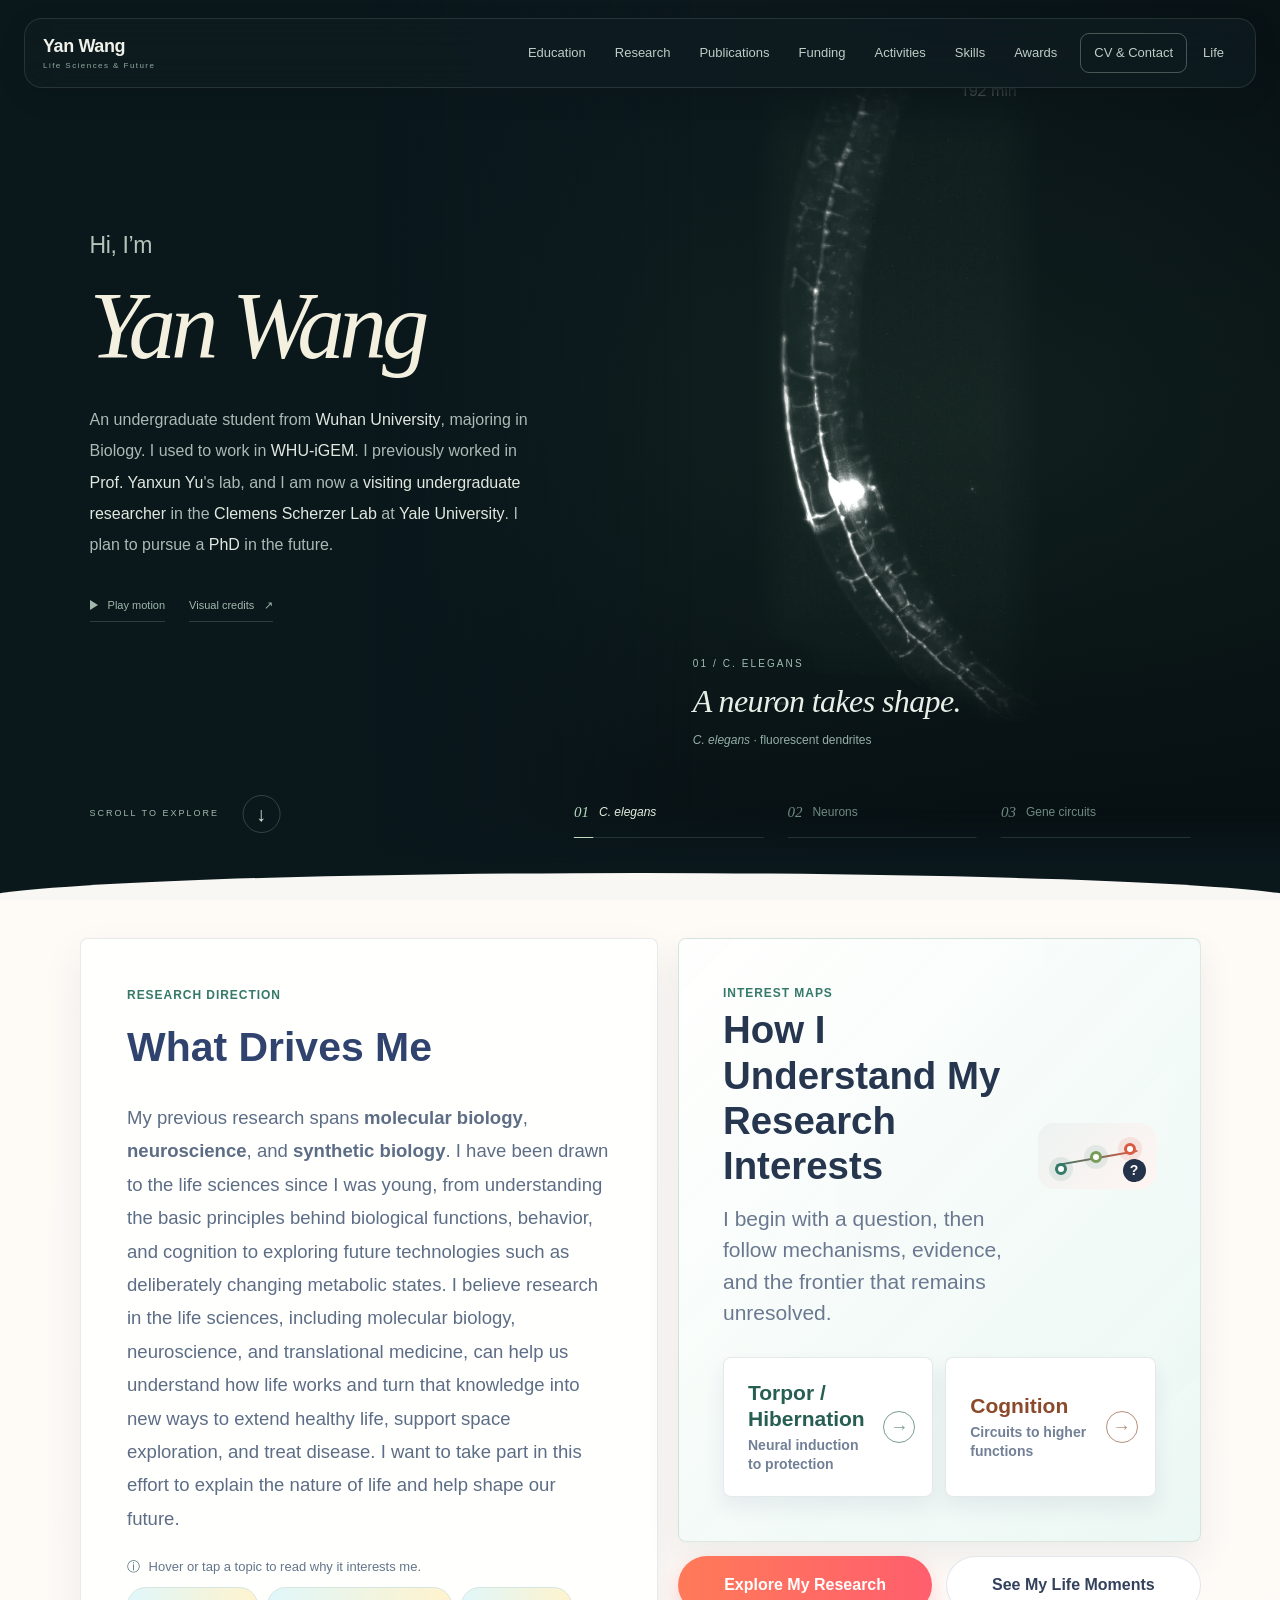
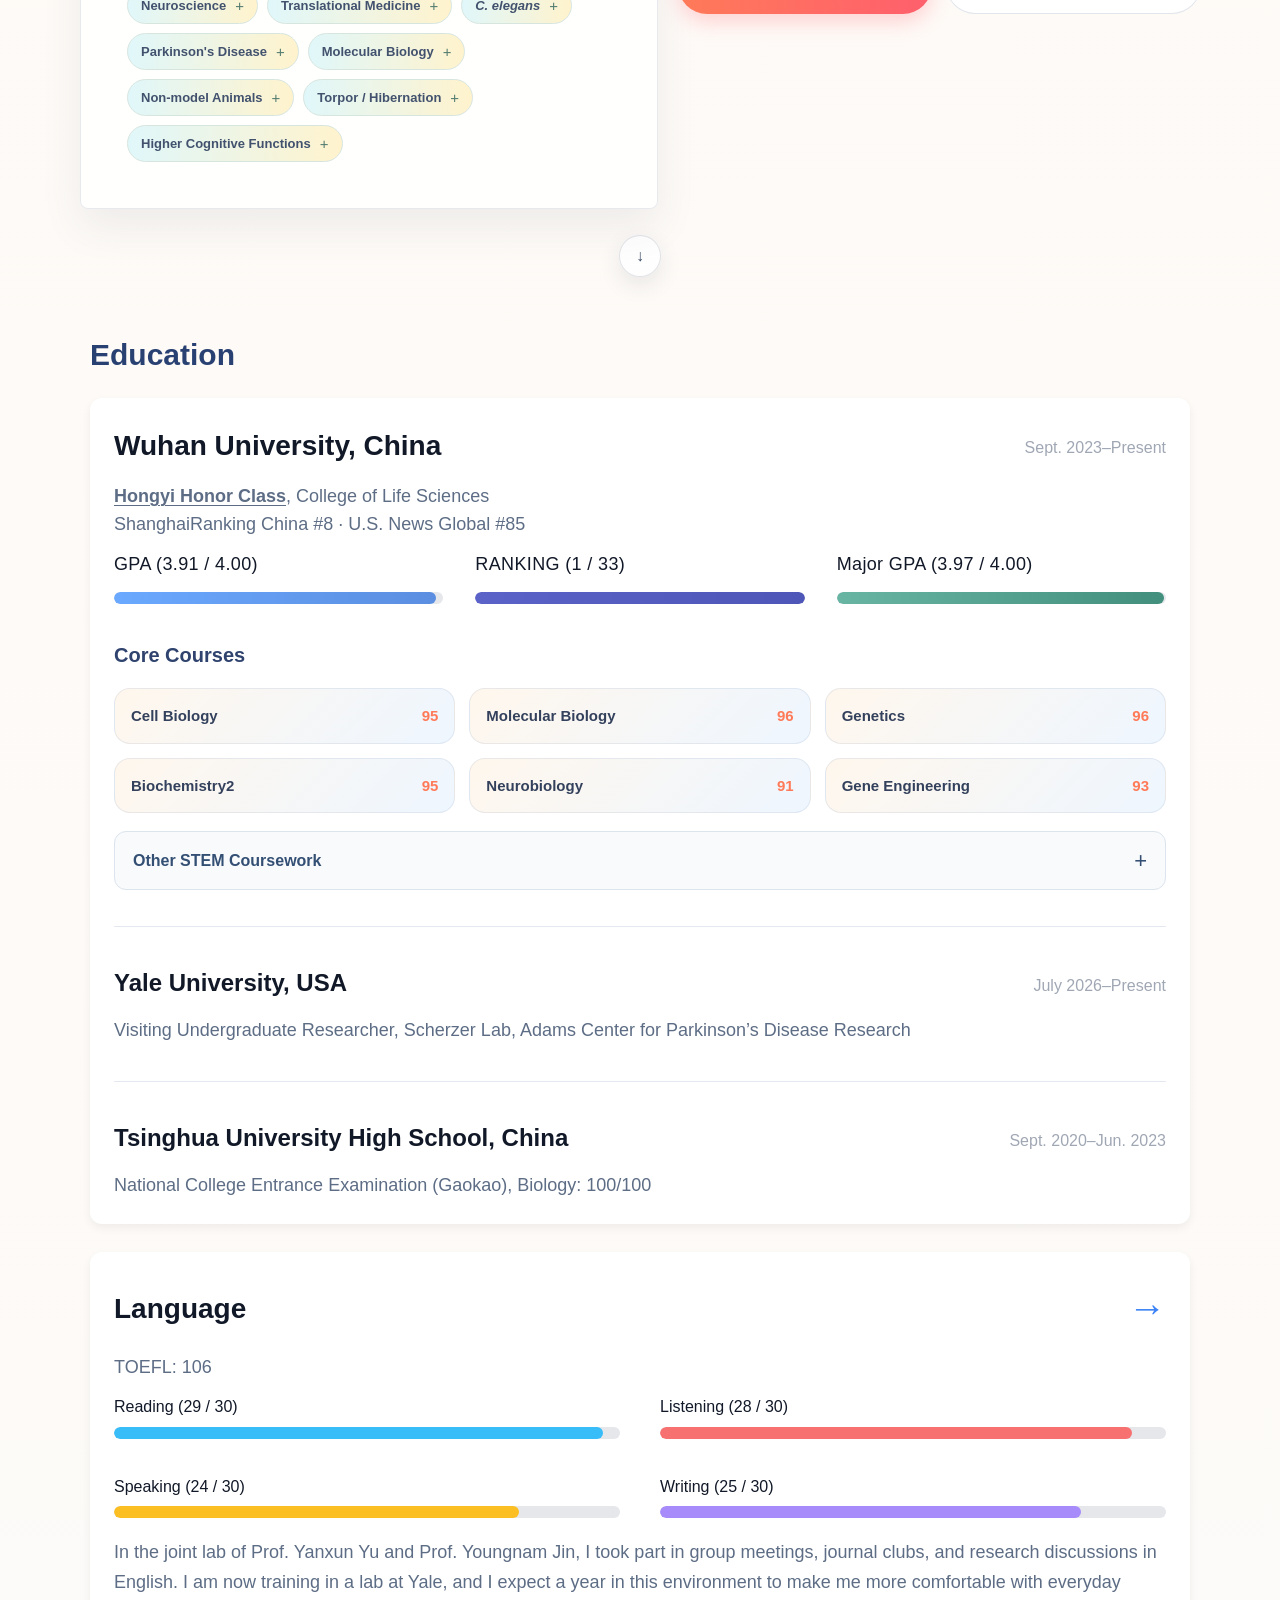
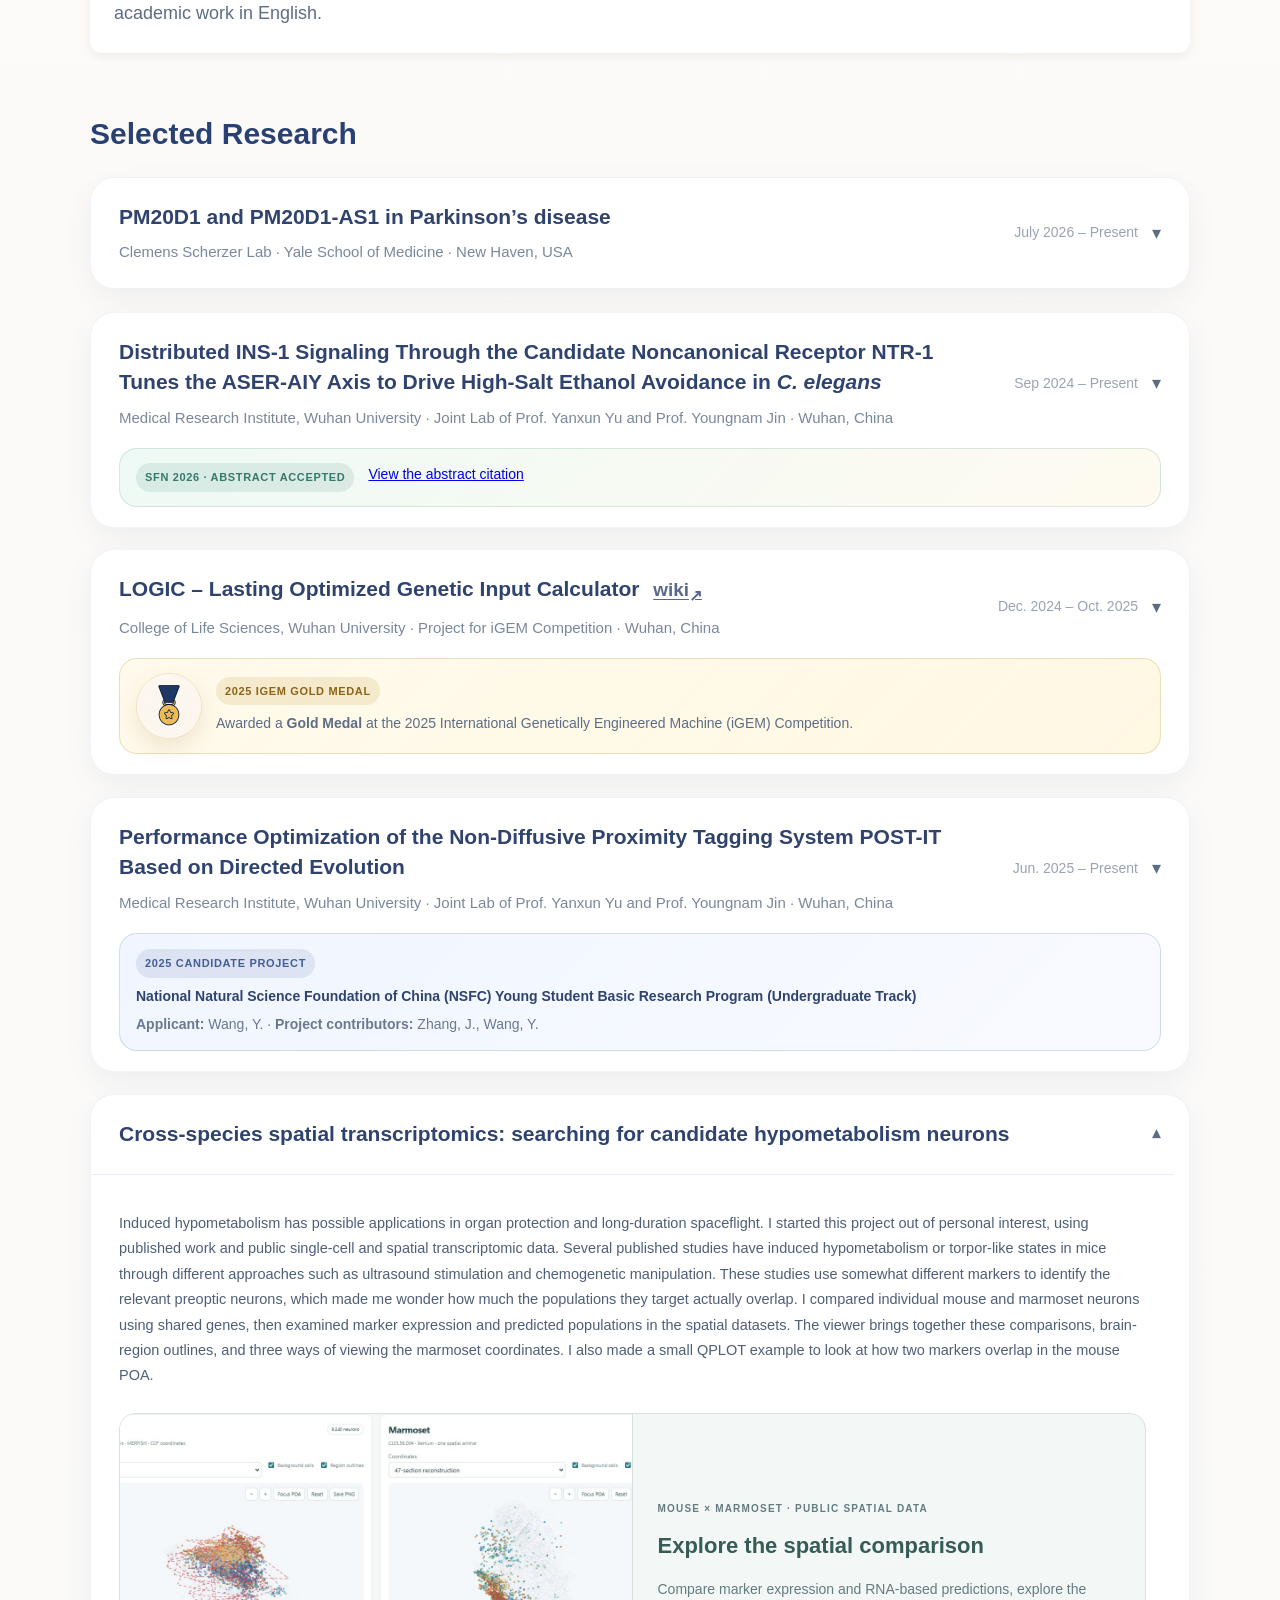
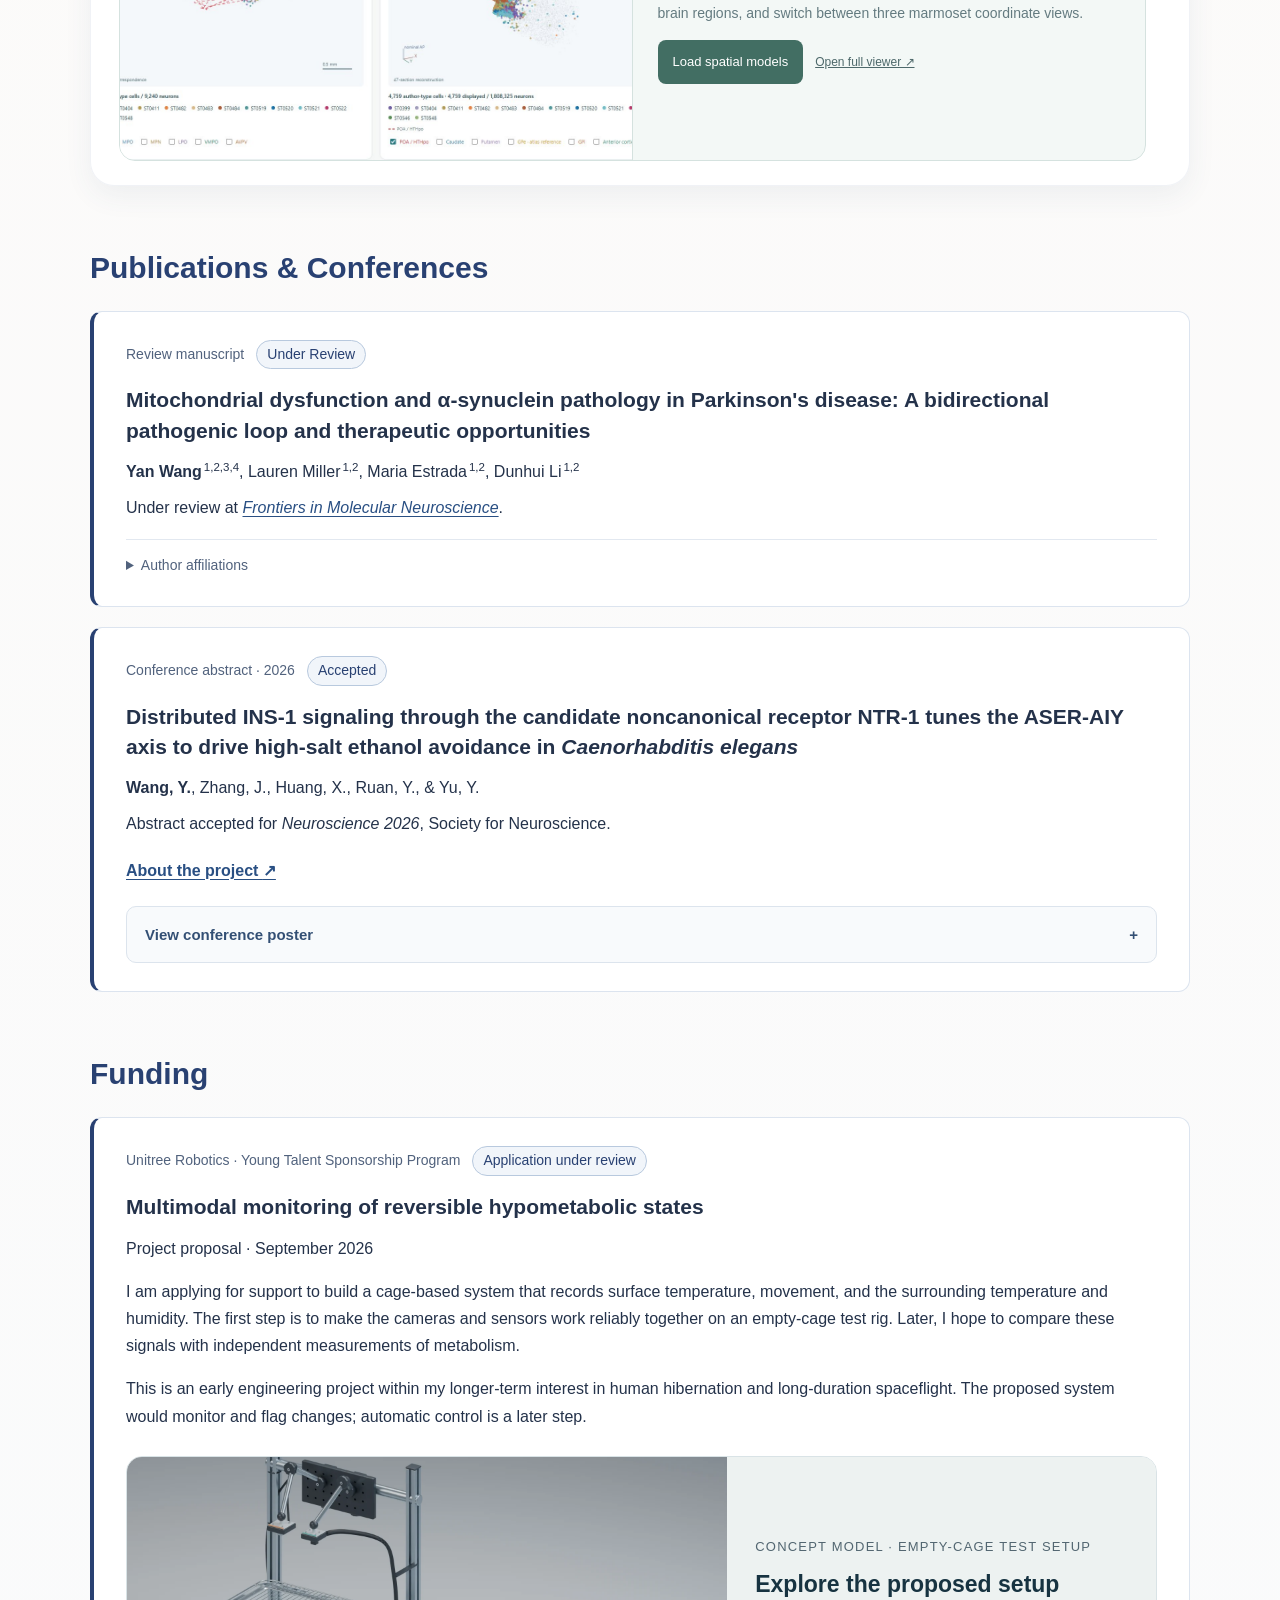
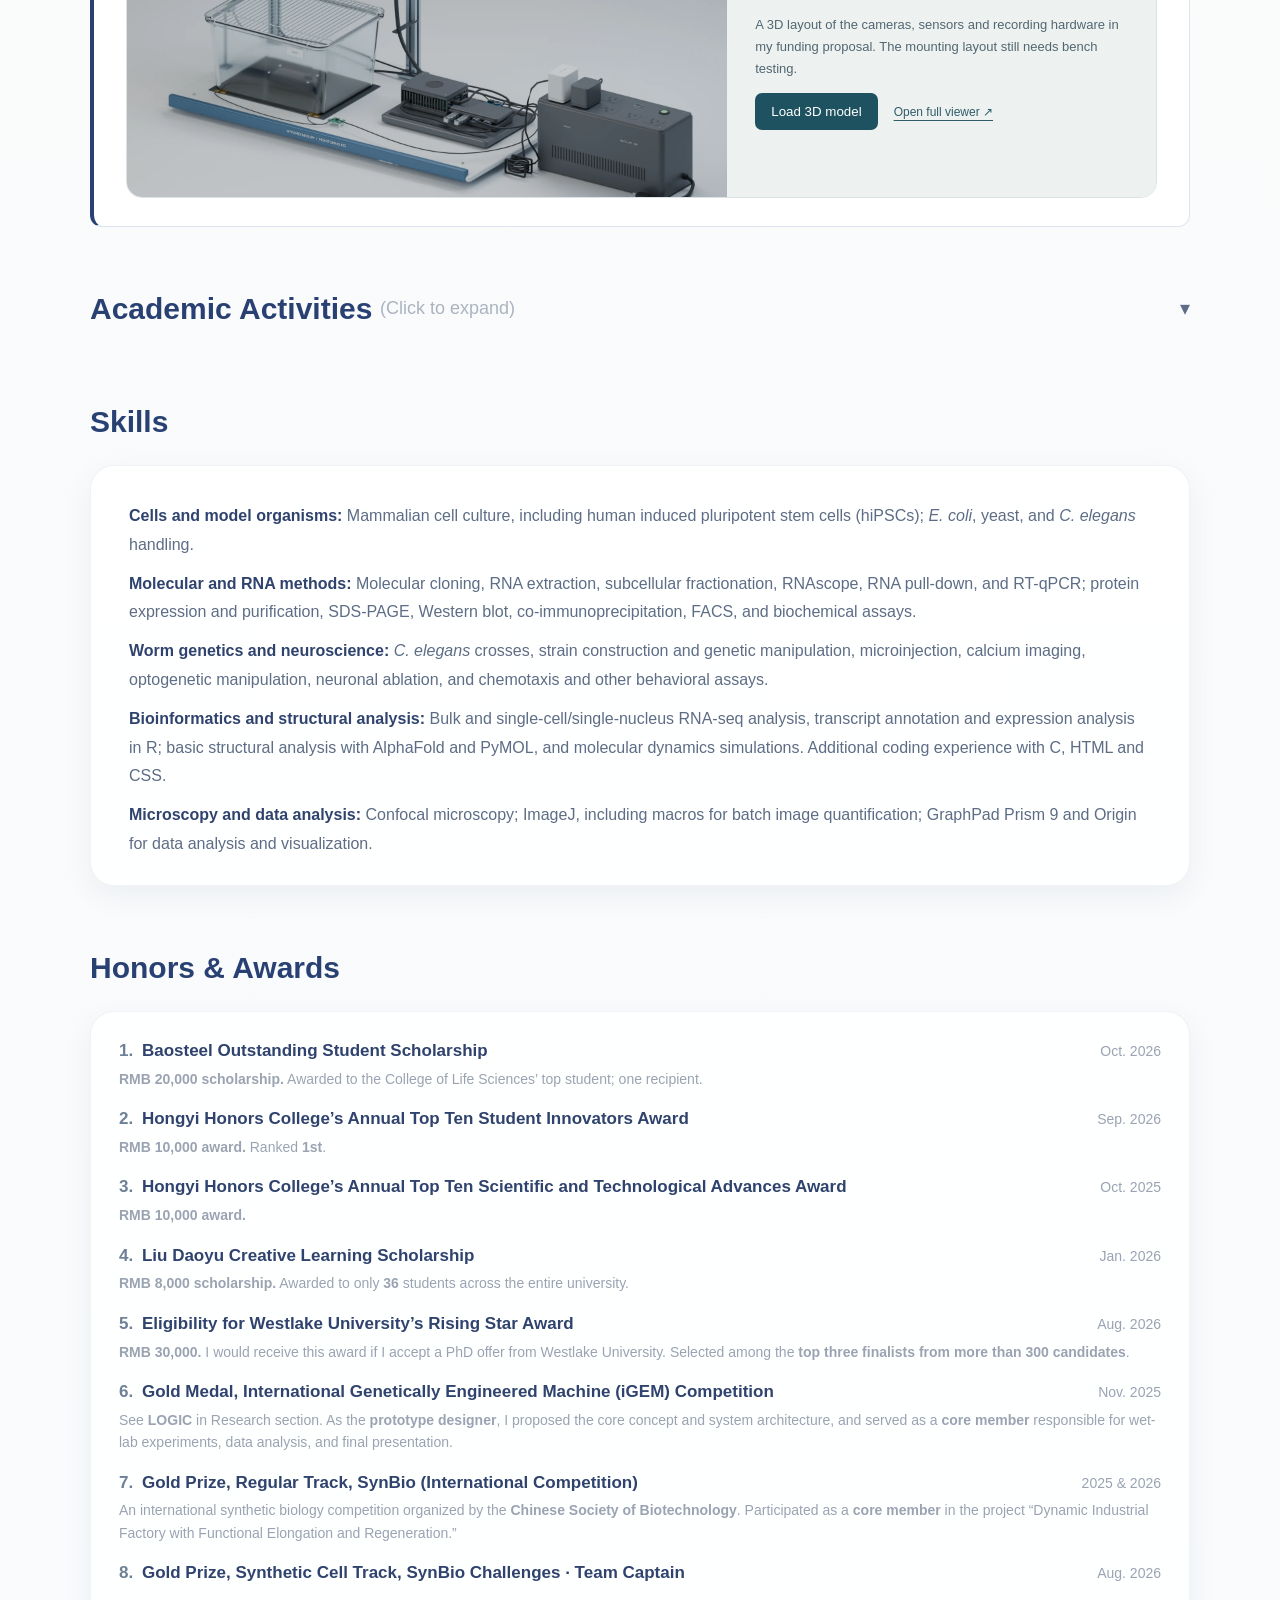
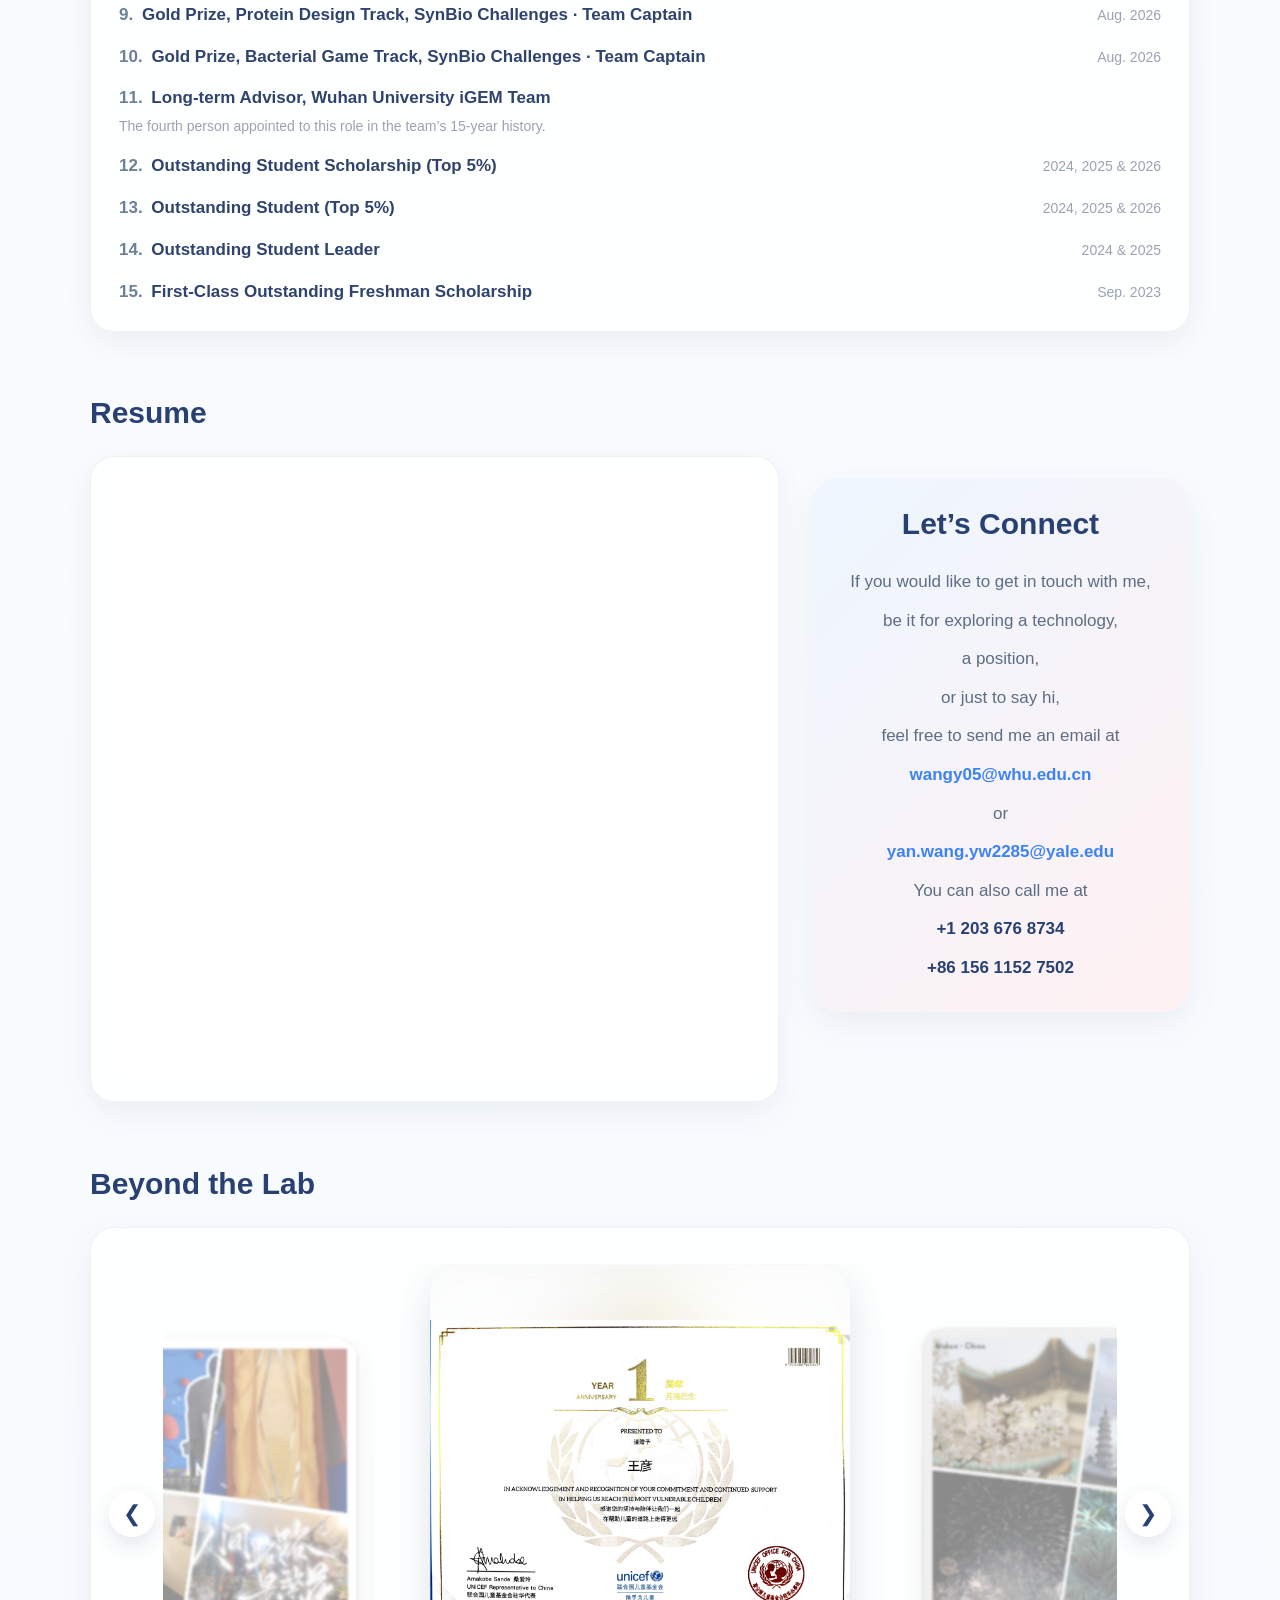
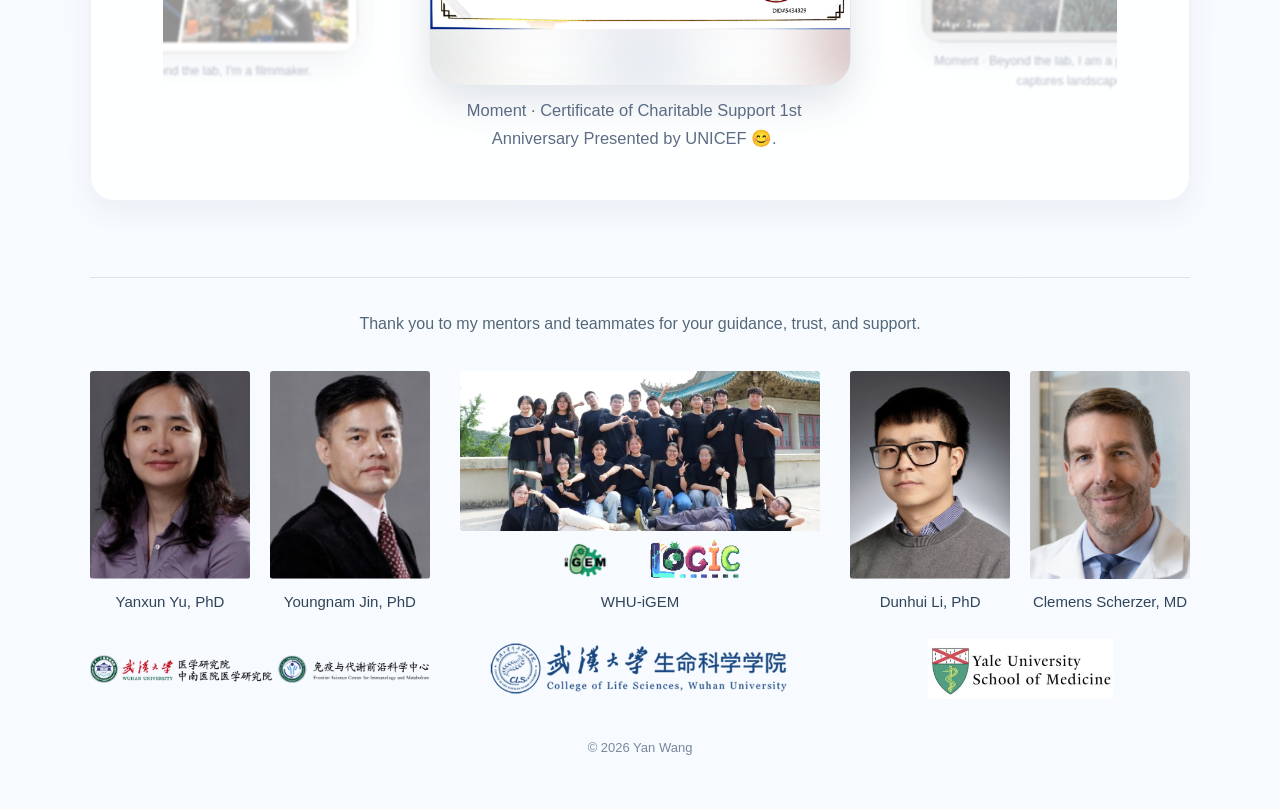
==== commit becdeb0d: "Simplify navbar identity and update Life Sciences & Future tagline" ====
--- a/index.html
+++ b/index.html
@@ -19,7 +19,7 @@
 
 <header>
   <div class="container nav">
-    <a class="logo" href="#home" aria-label="Yan Wang — Home"><span class="lab-monogram" aria-hidden="true">YW<span></span></span><span>Yan Wang<small>BIOLOGY &amp; RESEARCH</small></span></a><button type="button" class="lab-menu-toggle" aria-controls="lab-navigation" aria-expanded="false"><span>Menu</span><span class="lab-menu-icon" aria-hidden="true"></span></button>
+    <a class="logo" href="#home" aria-label="Yan Wang — Home"><span>Yan Wang<small>Life Sciences &amp; Future</small></span></a><button type="button" class="lab-menu-toggle" aria-controls="lab-navigation" aria-expanded="false"><span>Menu</span><span class="lab-menu-icon" aria-hidden="true"></span></button>
     <nav class="nav-links" id="lab-navigation" aria-label="Main navigation">
       <a href="#journey">Education</a>
       <a href="#research">Research</a>
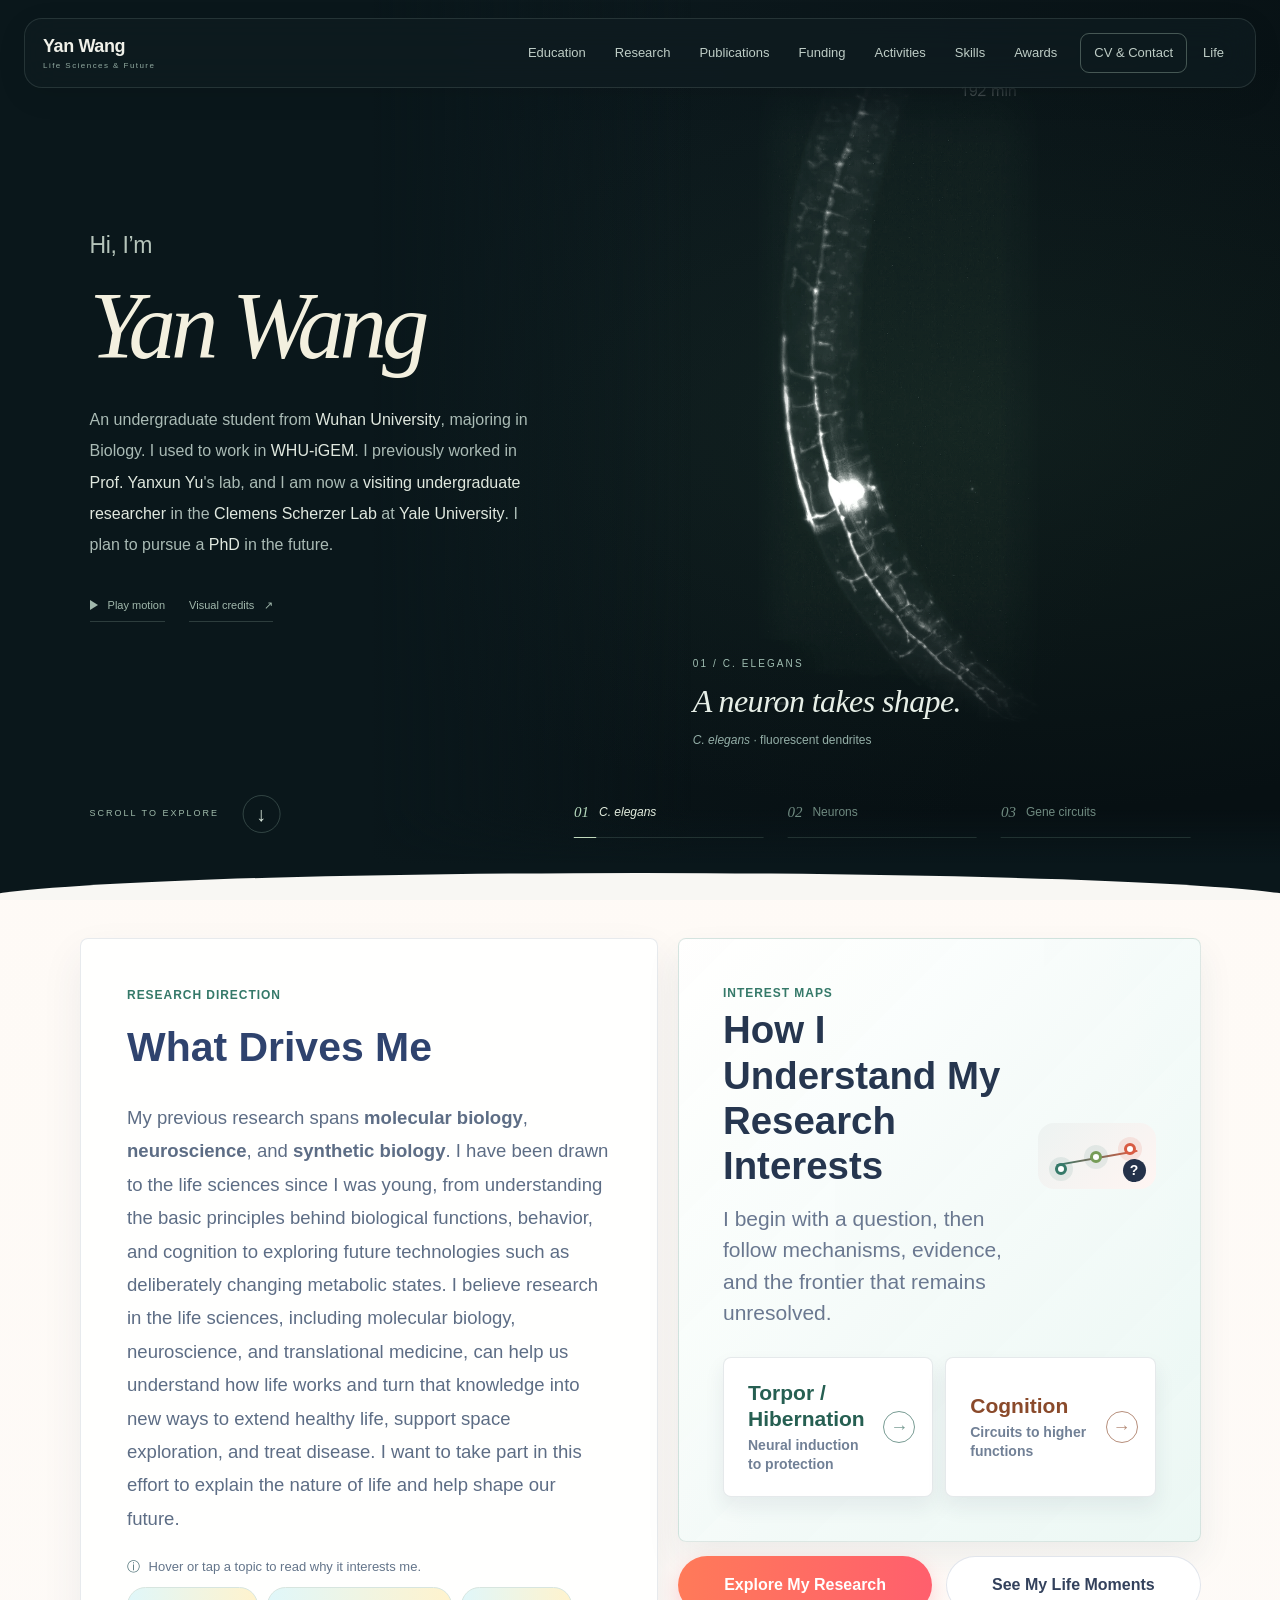
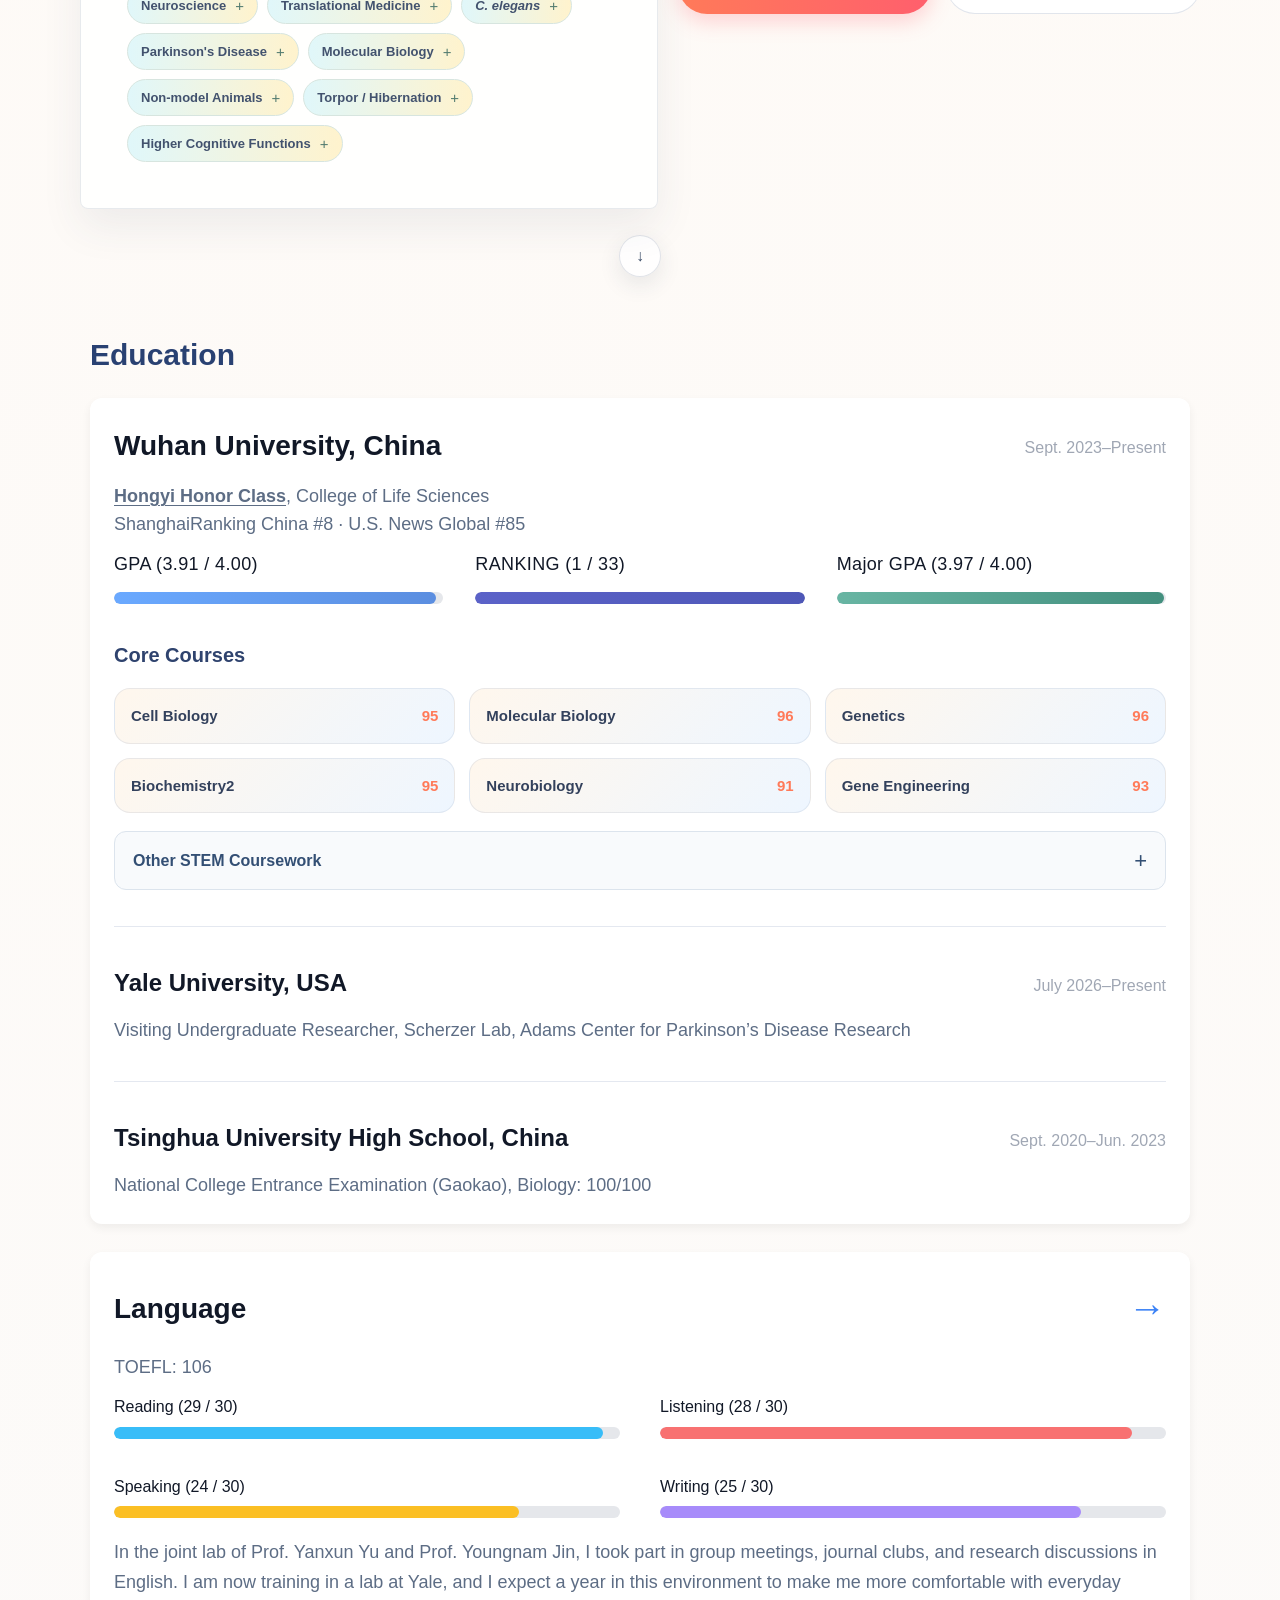
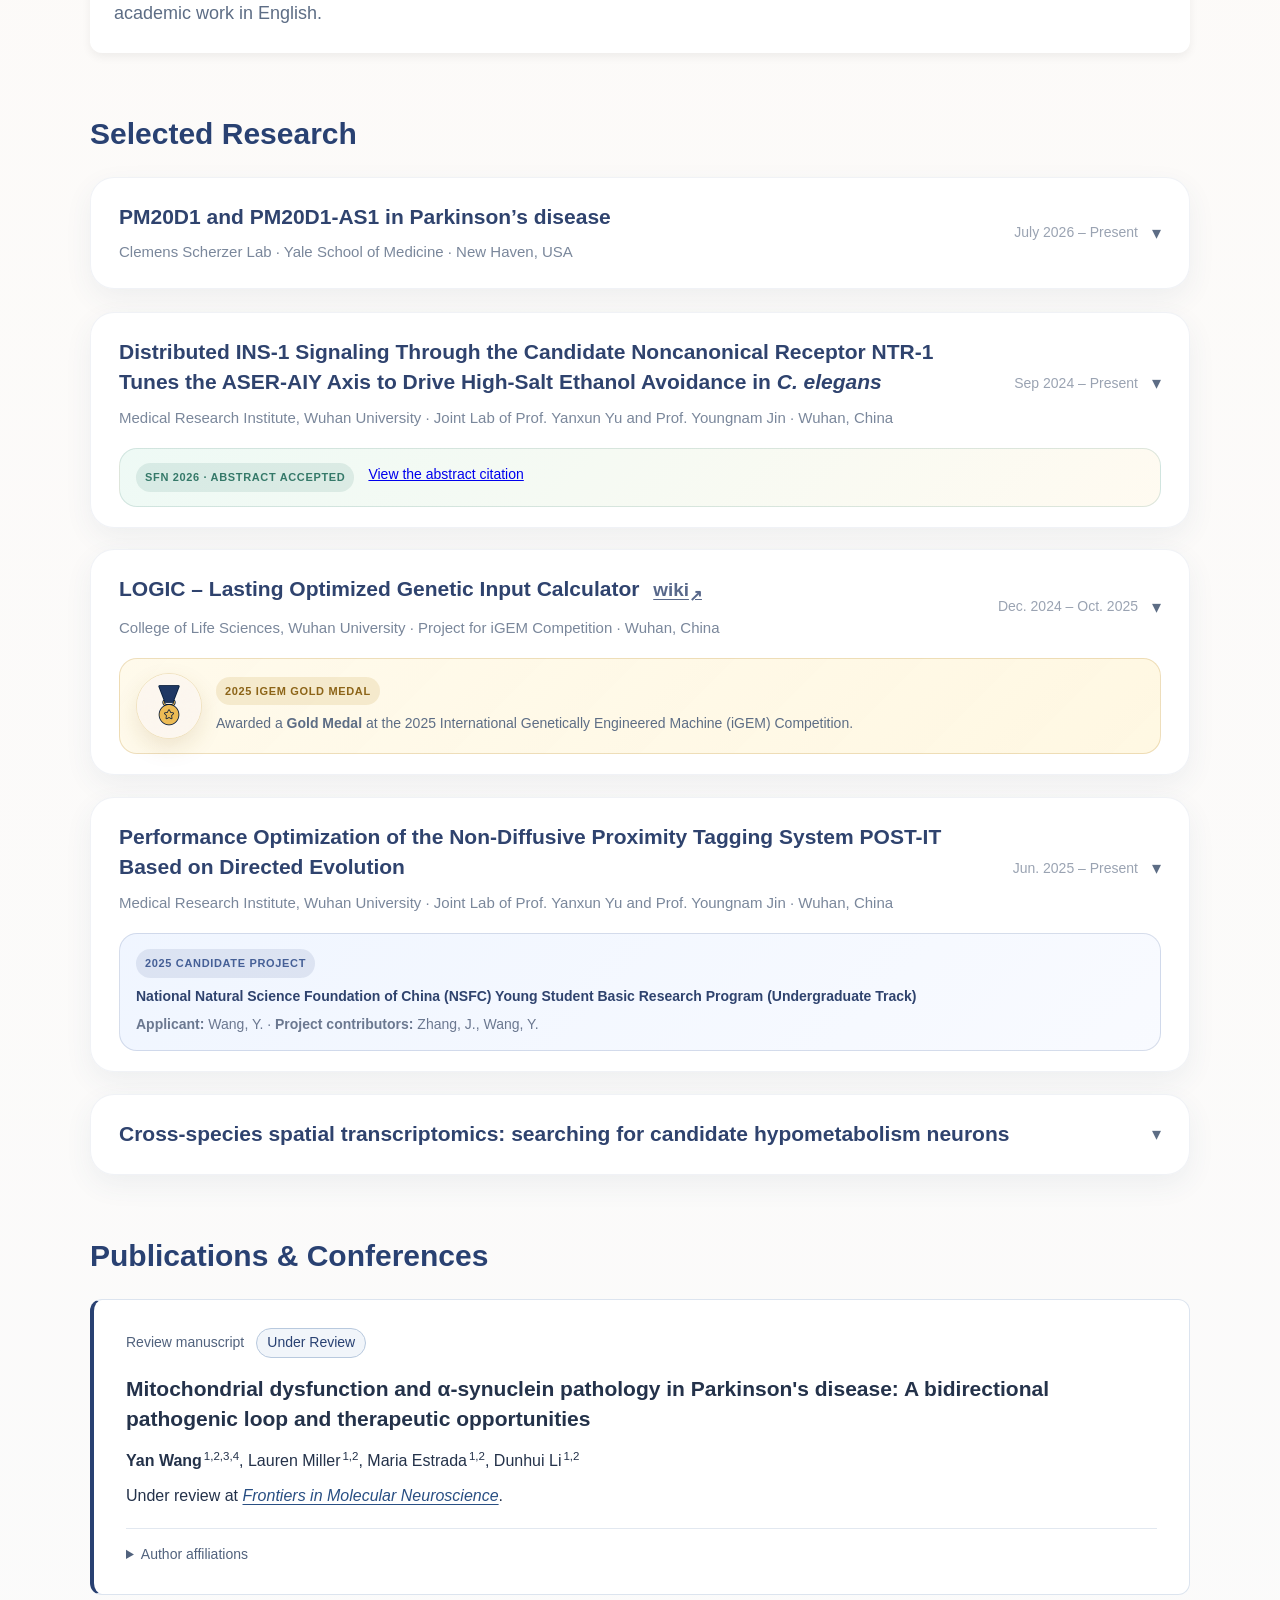
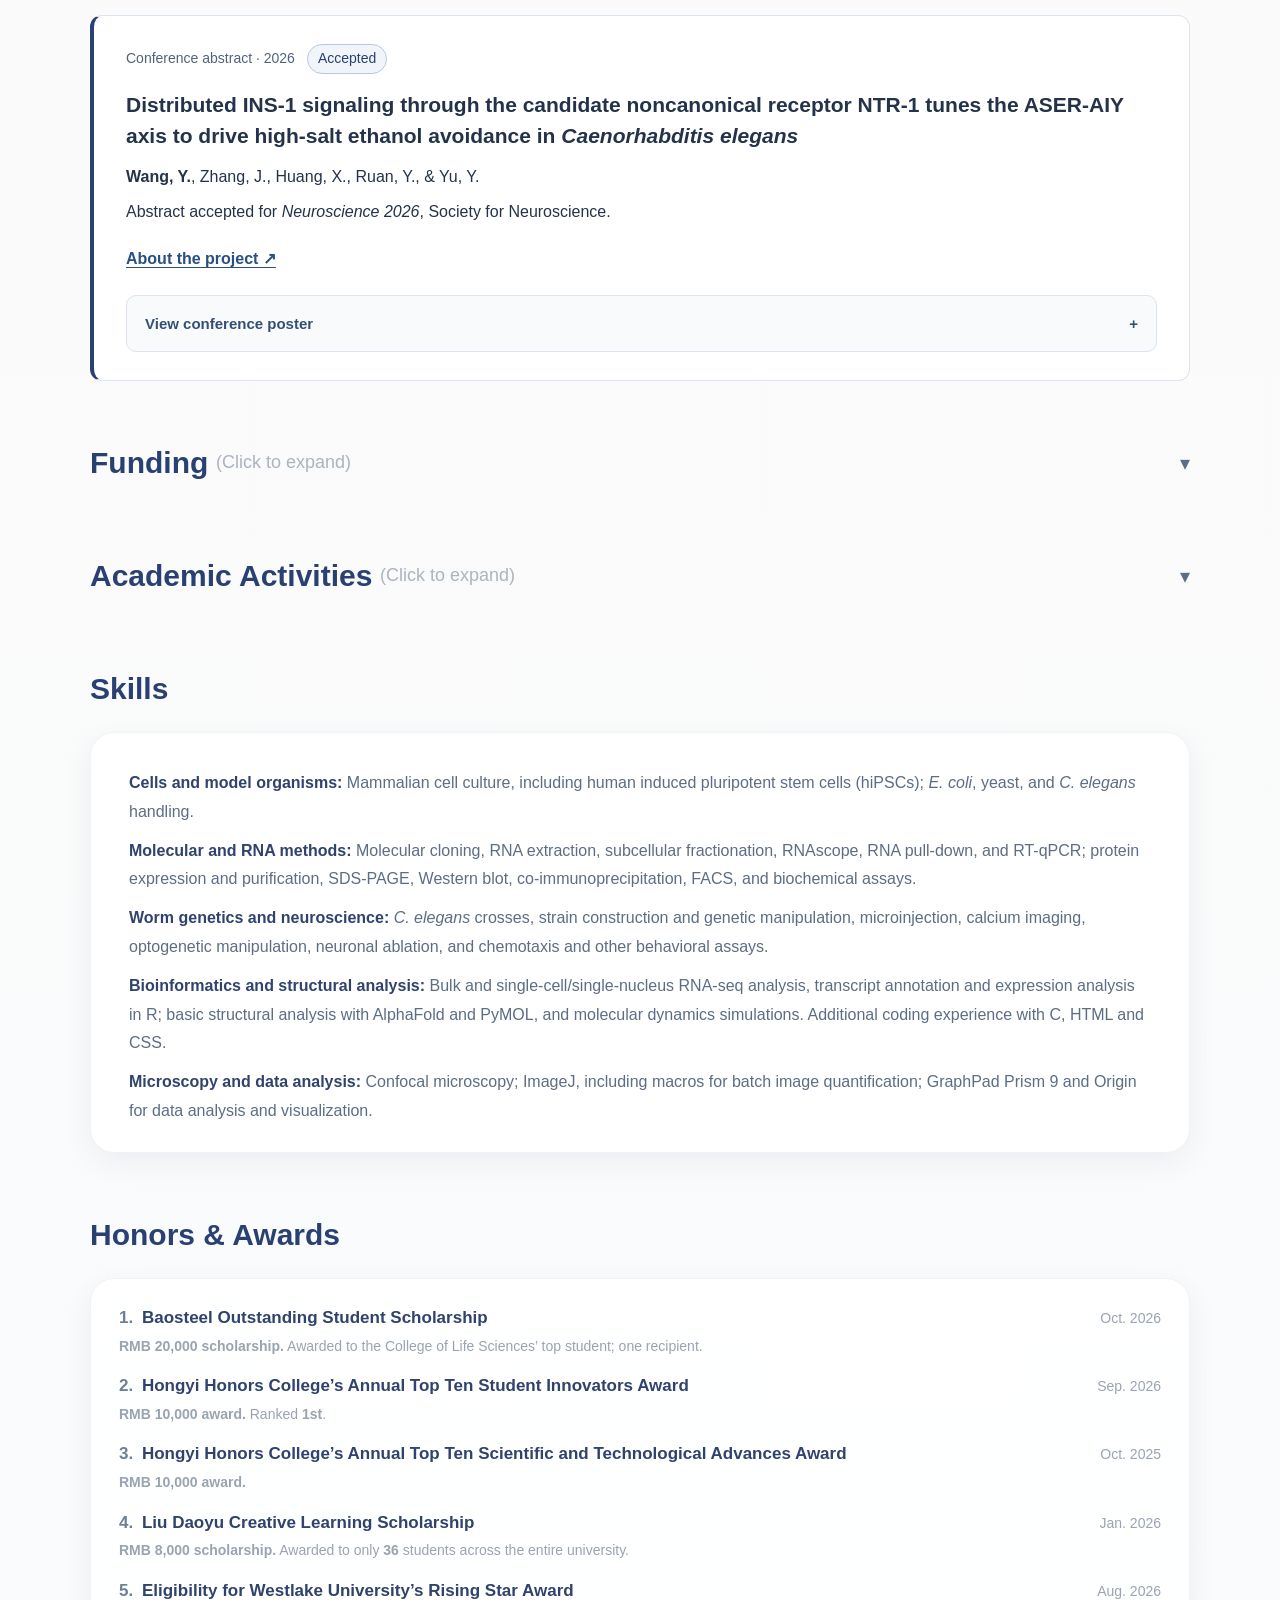
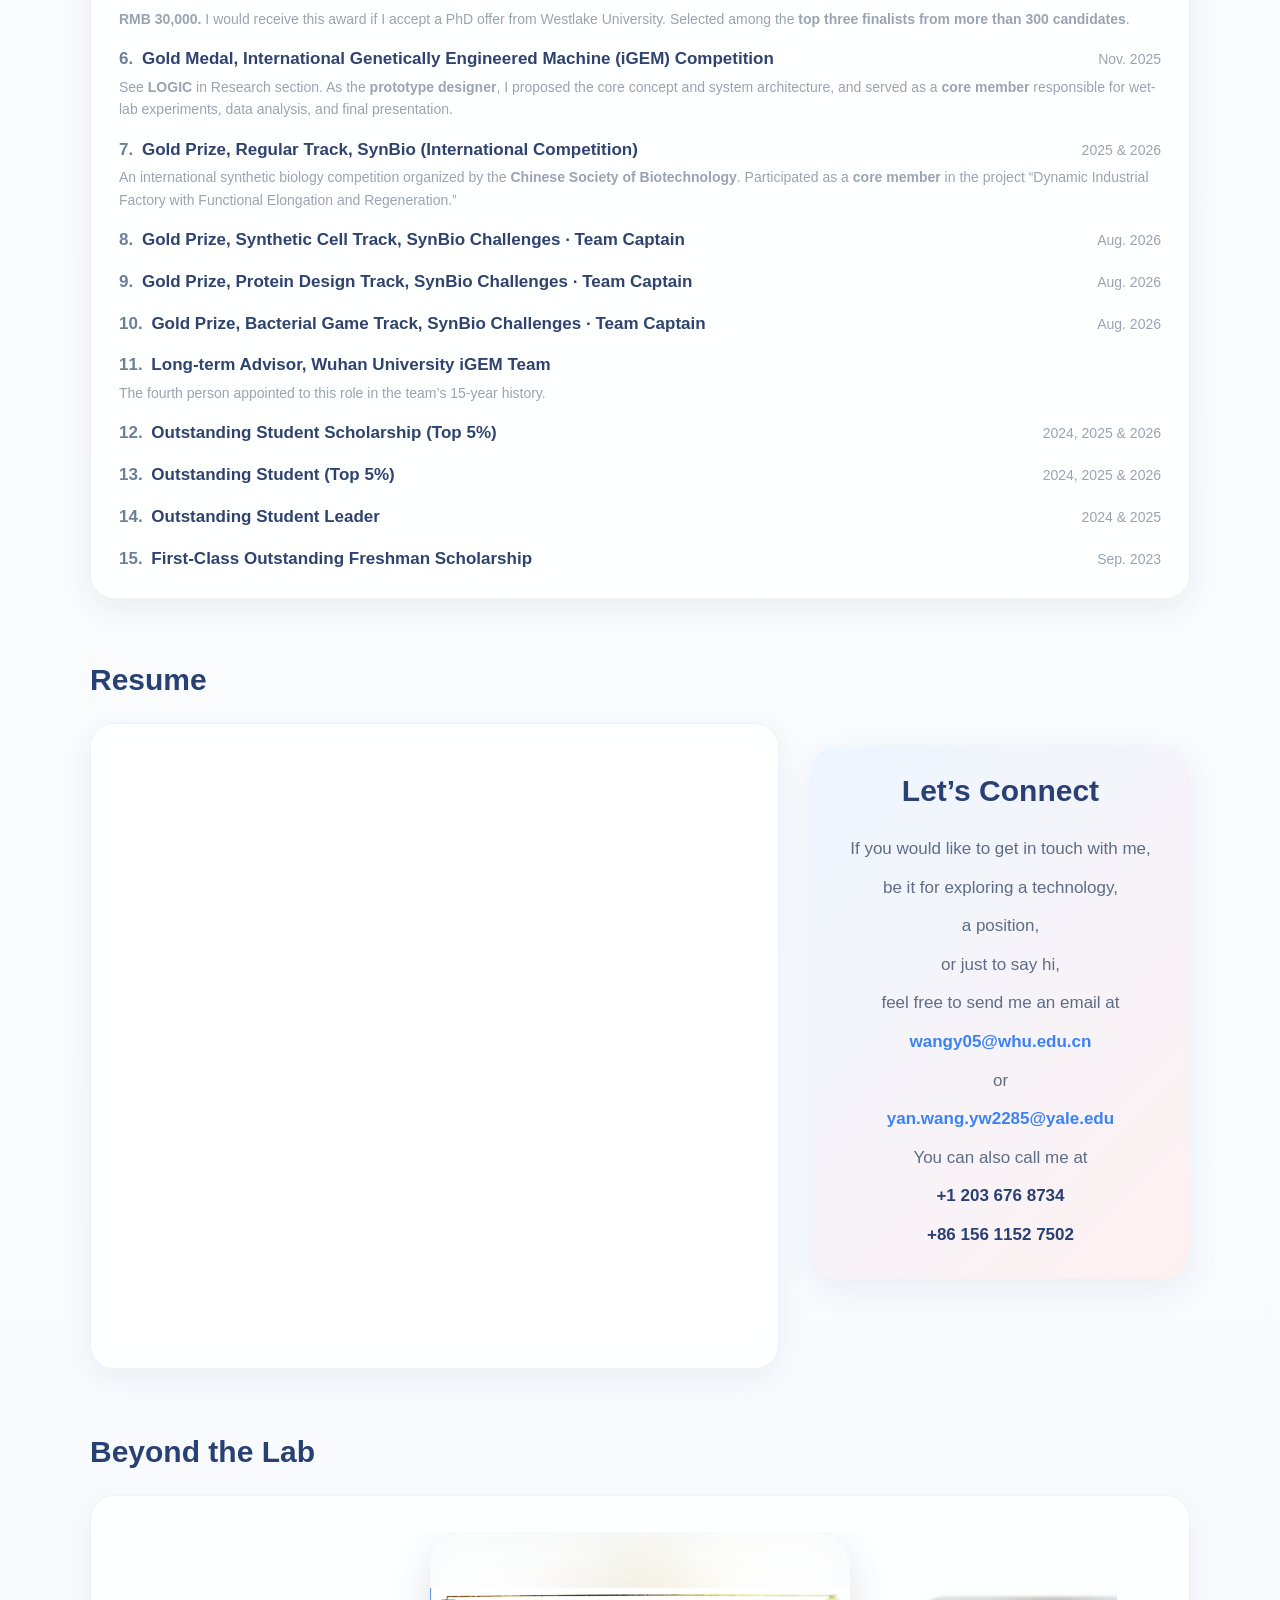
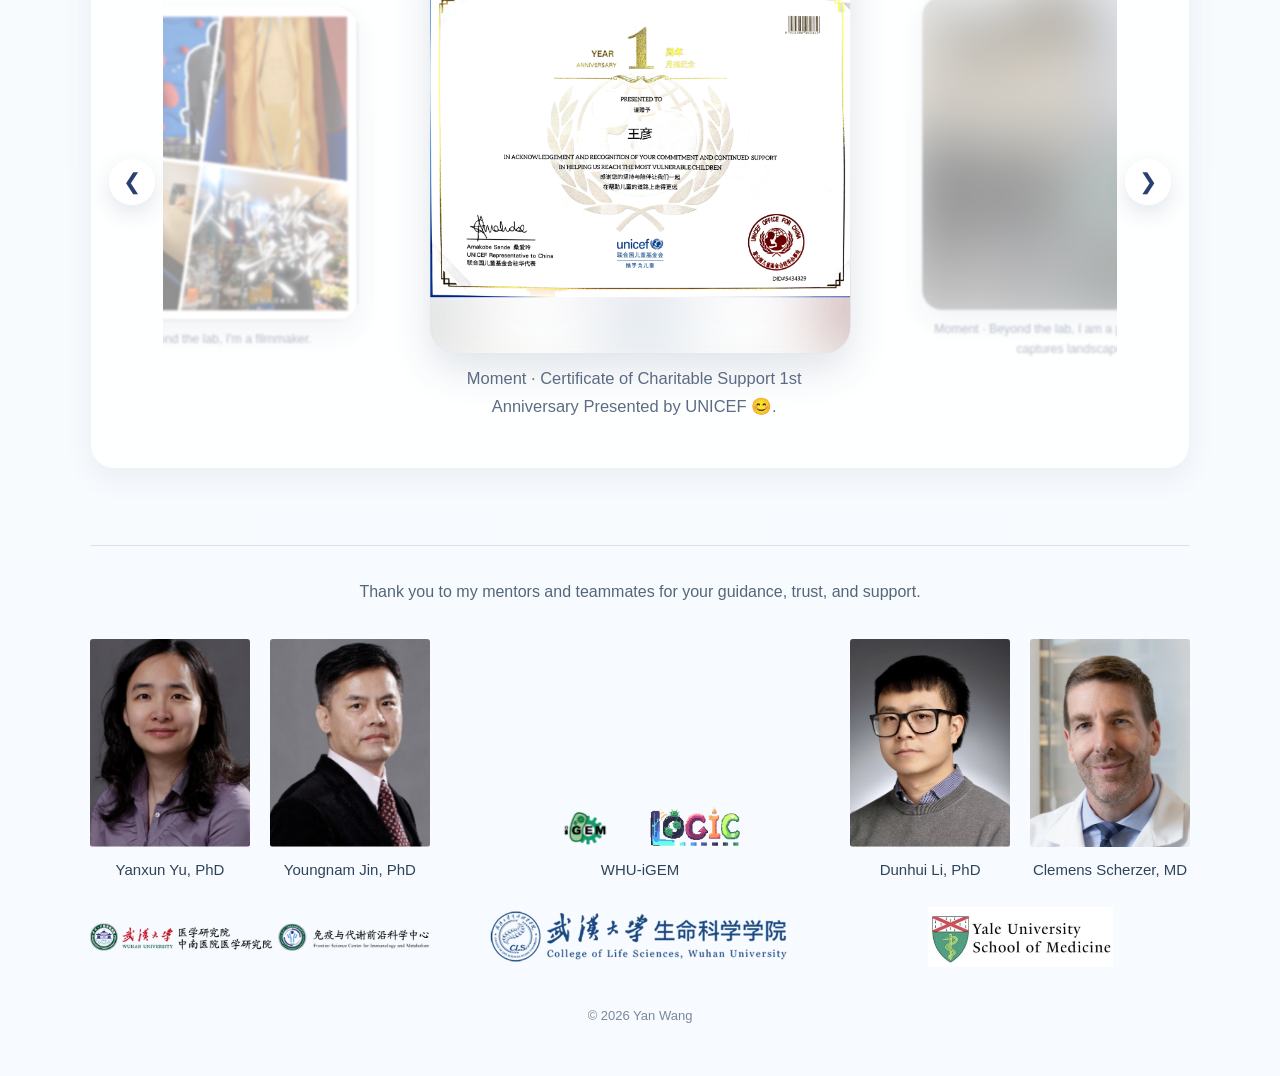
==== commit a3867b59: "Collapse Funding and cross-species research by default" ====
--- a/index.html
+++ b/index.html
@@ -795,12 +795,12 @@
         </div>
       </div>
 
-      <div class="research-card active" id="spatial-research">
-        <button type="button" class="research-header" id="spatial-research-heading" aria-expanded="true" aria-controls="spatial-research-content" onclick="toggleActivity(this)">
+      <div class="research-card" id="spatial-research">
+        <button type="button" class="research-header" id="spatial-research-heading" aria-expanded="false" aria-controls="spatial-research-content" onclick="toggleActivity(this)">
           <div class="research-left"><span class="research-name">Cross-species spatial transcriptomics: searching for candidate hypometabolism neurons</span></div>
           <div class="research-right"><span class="research-arrow" aria-hidden="true">&#9662;</span></div>
         </button>
-        <div class="research-content" id="spatial-research-content" role="region" aria-labelledby="spatial-research-heading" tabindex="0"><div class="research-inner">
+        <div class="research-content" id="spatial-research-content" inert role="region" aria-labelledby="spatial-research-heading" tabindex="0"><div class="research-inner">
           <p class="research-text">Induced hypometabolism has possible applications in organ protection and long-duration spaceflight. I started this project out of personal interest, using published work and public single-cell and spatial transcriptomic data. Several published studies have induced hypometabolism or torpor-like states in mice through different approaches such as ultrasound stimulation and chemogenetic manipulation. These studies use somewhat different markers to identify the relevant preoptic neurons, which made me wonder how much the populations they target actually overlap. I compared individual mouse and marmoset neurons using shared genes, then examined marker expression and predicted populations in the spatial datasets. The viewer brings together these comparisons, brain-region outlines, and three ways of viewing the marmoset coordinates. I also made a small QPLOT example to look at how two markers overlap in the mouse POA.</p>
           <div class="spatial-showcase">
  <div class="spatial-preview"><img src="spatial/preview.jpg" width="1200" height="810" loading="lazy" decoding="async" alt="Side-by-side spatial views of mouse preoptic neurons and candidate marmoset counterparts."><div class="spatial-caption"><p class="spatial-eyebrow">Mouse × marmoset · Public spatial data</p><h4>Explore the spatial comparison</h4><p>Compare marker expression and RNA-based predictions, explore the brain regions, and switch between three marmoset coordinate views.</p><div class="spatial-actions"><button type="button" data-load-spatial>Load spatial models</button><a href="spatial/" target="_blank" rel="noopener">Open full viewer ↗</a></div></div></div>
@@ -848,7 +848,12 @@
 
 <section class="section" id="funding">
   <div class="container">
-    <h2 class="section-title">Funding</h2>
+    <details id="funding-details" ontoggle="this.querySelector('summary').classList.toggle('active', this.open); this.querySelector('.fold-hint').textContent = this.open ? '(Click to collapse)' : '(Click to expand)'; if (!this.open) this.querySelector('[data-close-model]').click();">
+      <summary class="section-fold-header section-fold-plain">
+        <h2 class="section-title fold-title">Funding</h2>
+        <span class="fold-hint">(Click to expand)</span>
+        <span class="section-fold-arrow" aria-hidden="true">&#9662;</span>
+      </summary>
     <article class="publication-card funding-card">
       <div class="publication-meta"><span>Unitree Robotics · Young Talent Sponsorship Program</span><span class="submission-status">Application under review</span></div>
       <h3>Multimodal monitoring of reversible hypometabolic states</h3>
@@ -863,6 +868,7 @@
         <div class="instrument-live" hidden><div class="instrument-livebar"><span>Proposed monitoring rig · Simulated replay</span><a href="instrument/" target="_blank" rel="noopener">Open full viewer ↗</a><button type="button" data-close-model>Close model</button></div></div>
       </div>
     </article>
+    </details>
   </div>
 </section>
 
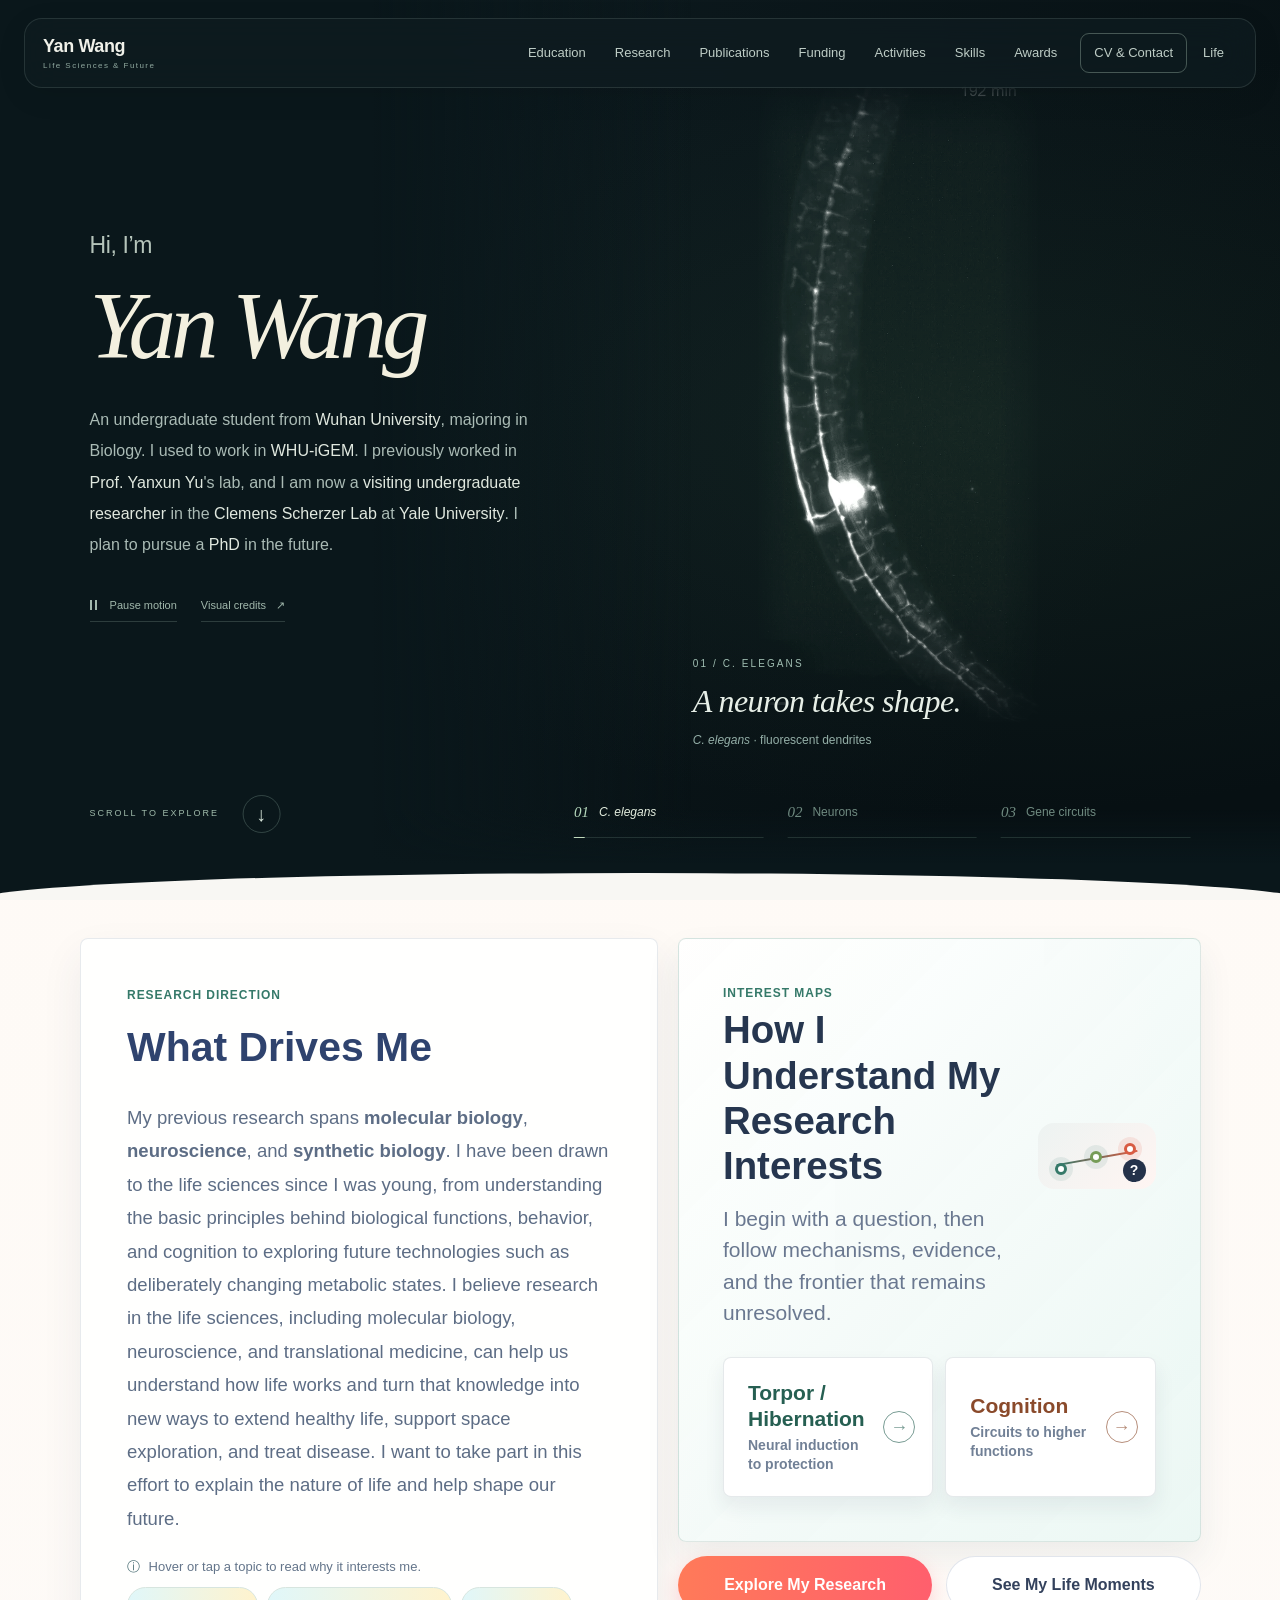
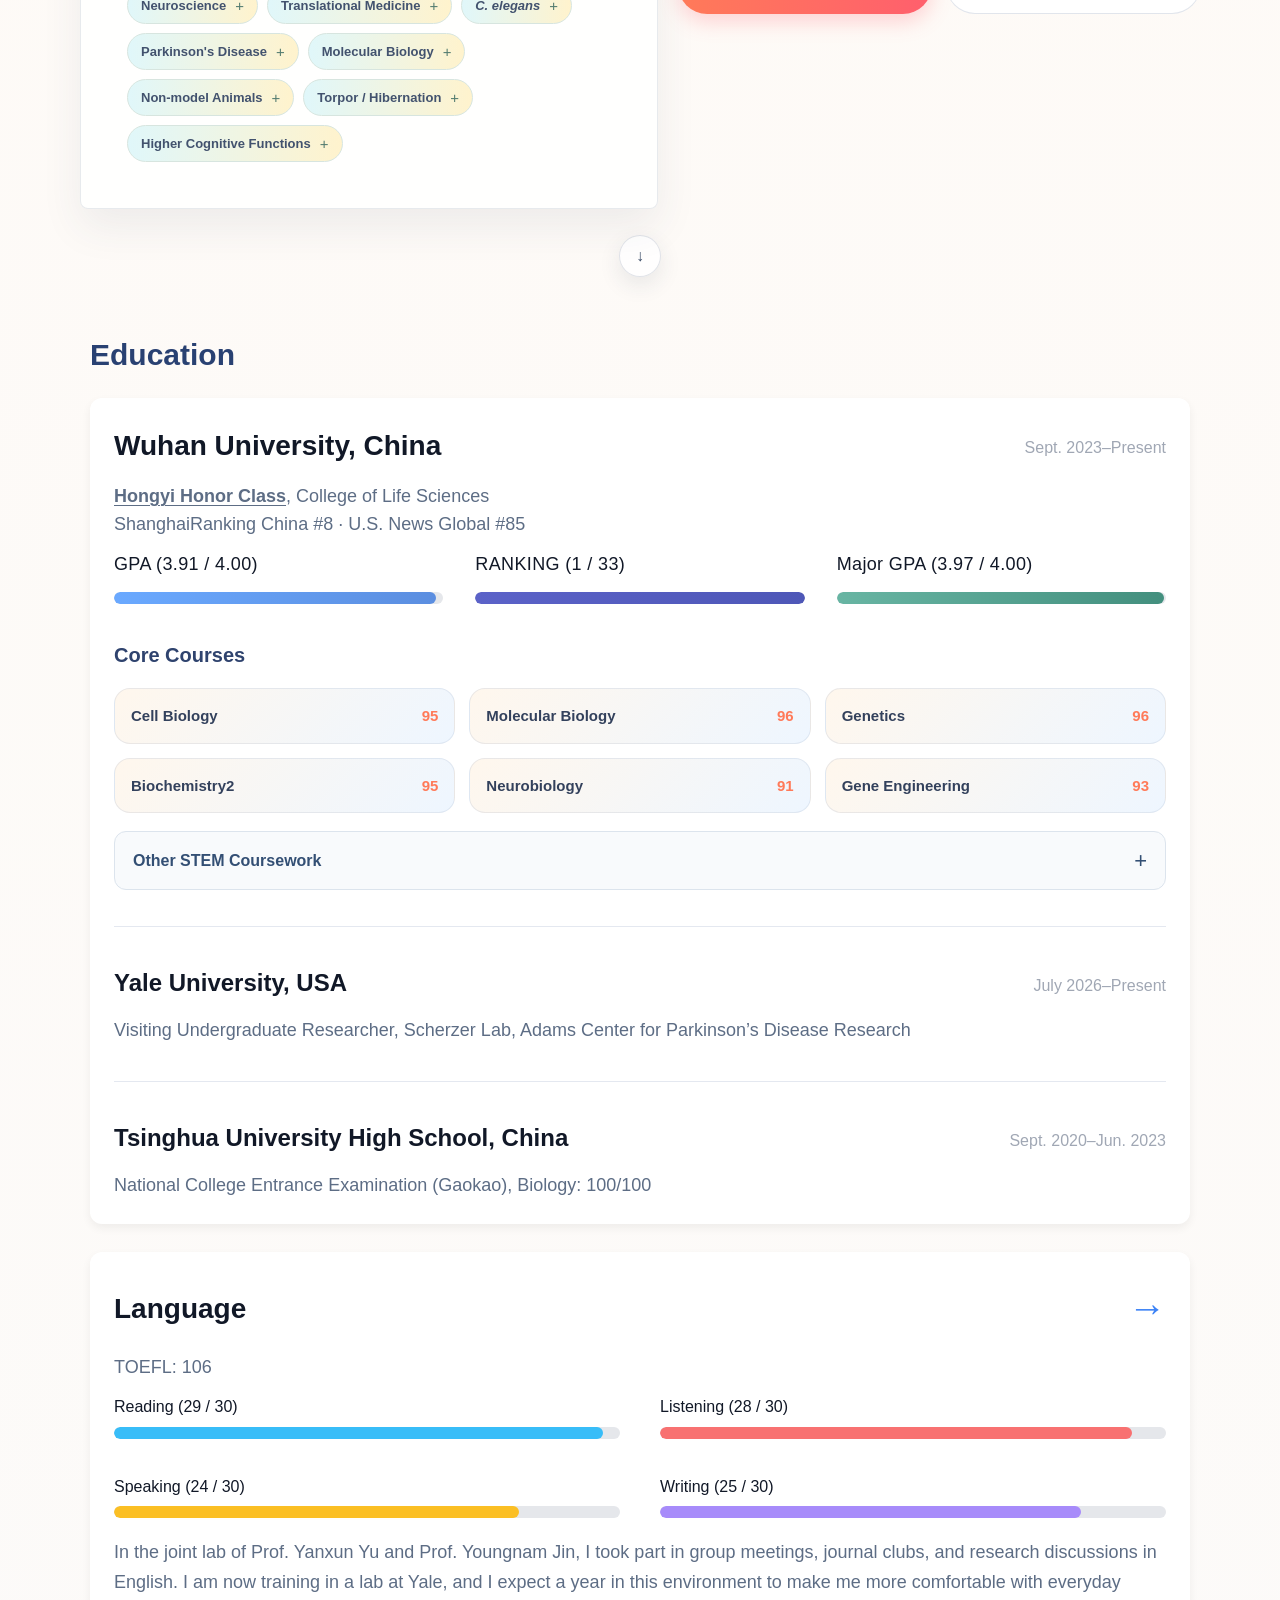
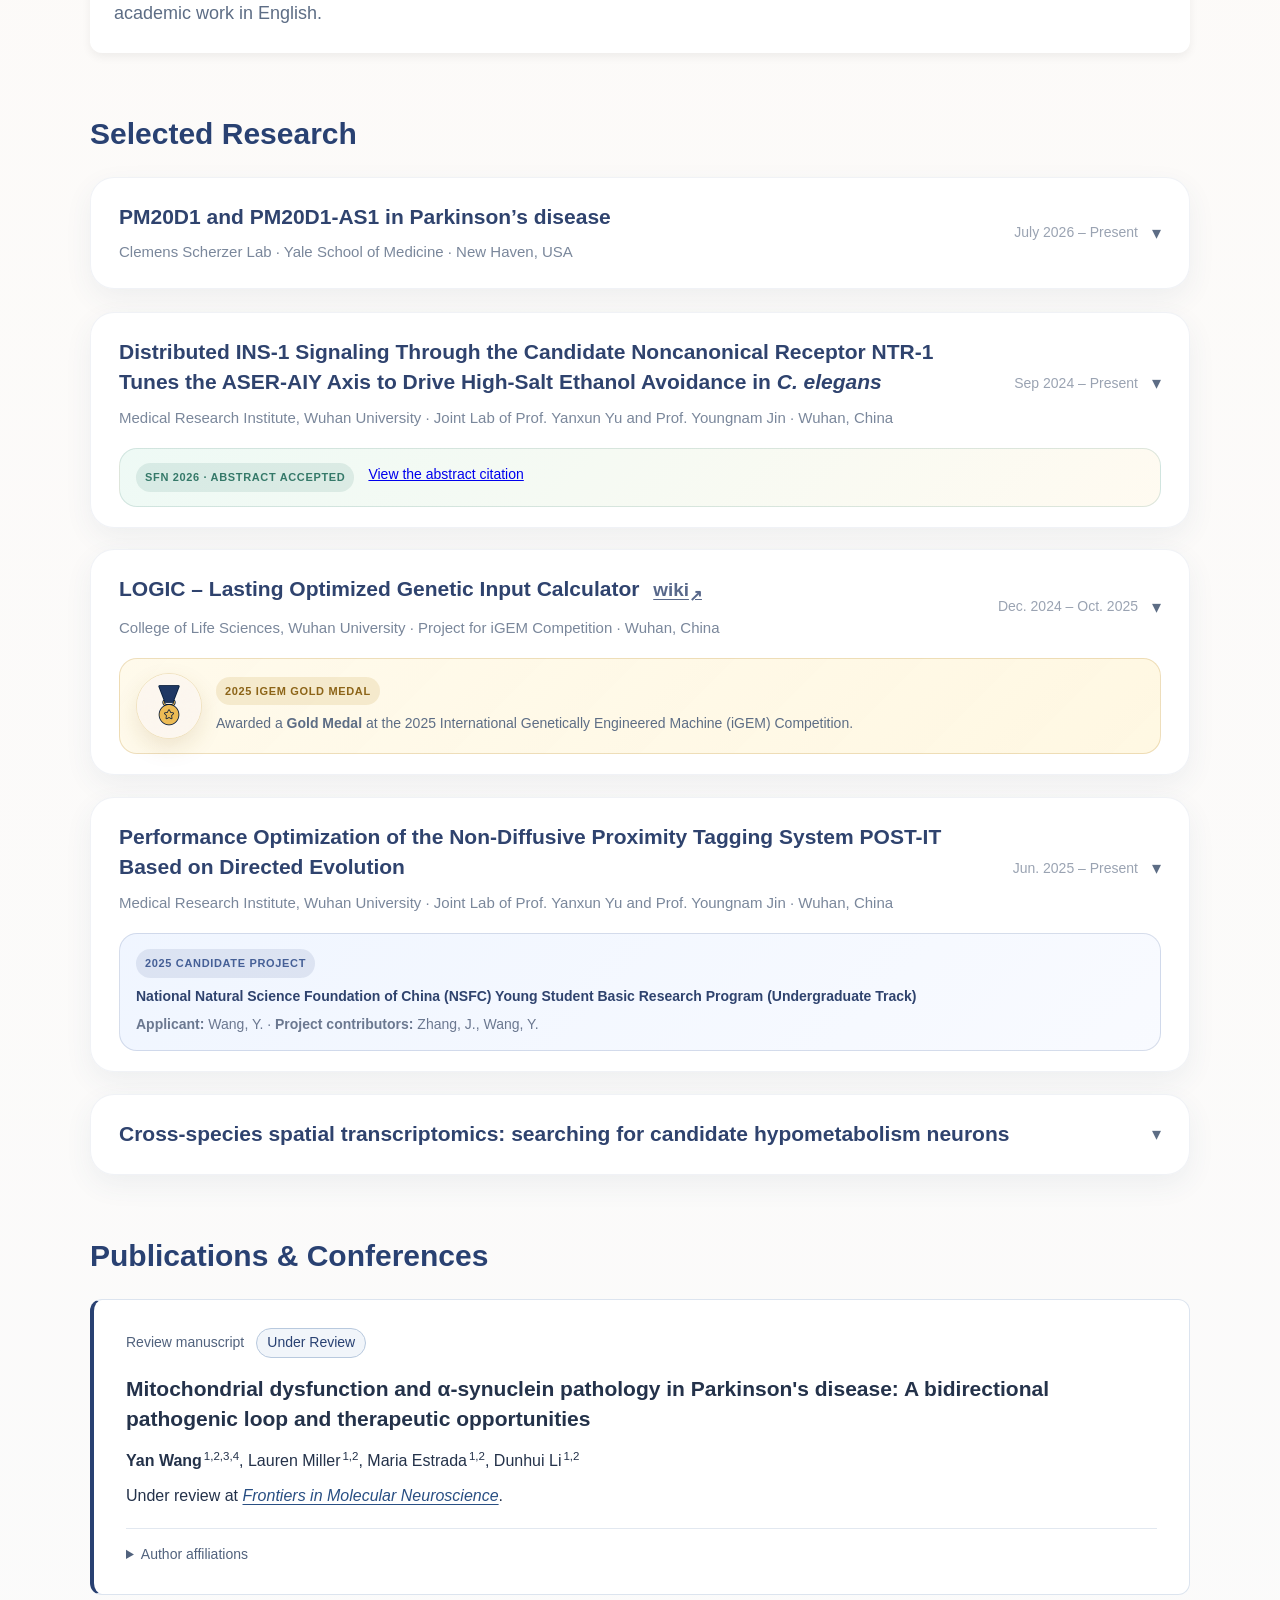
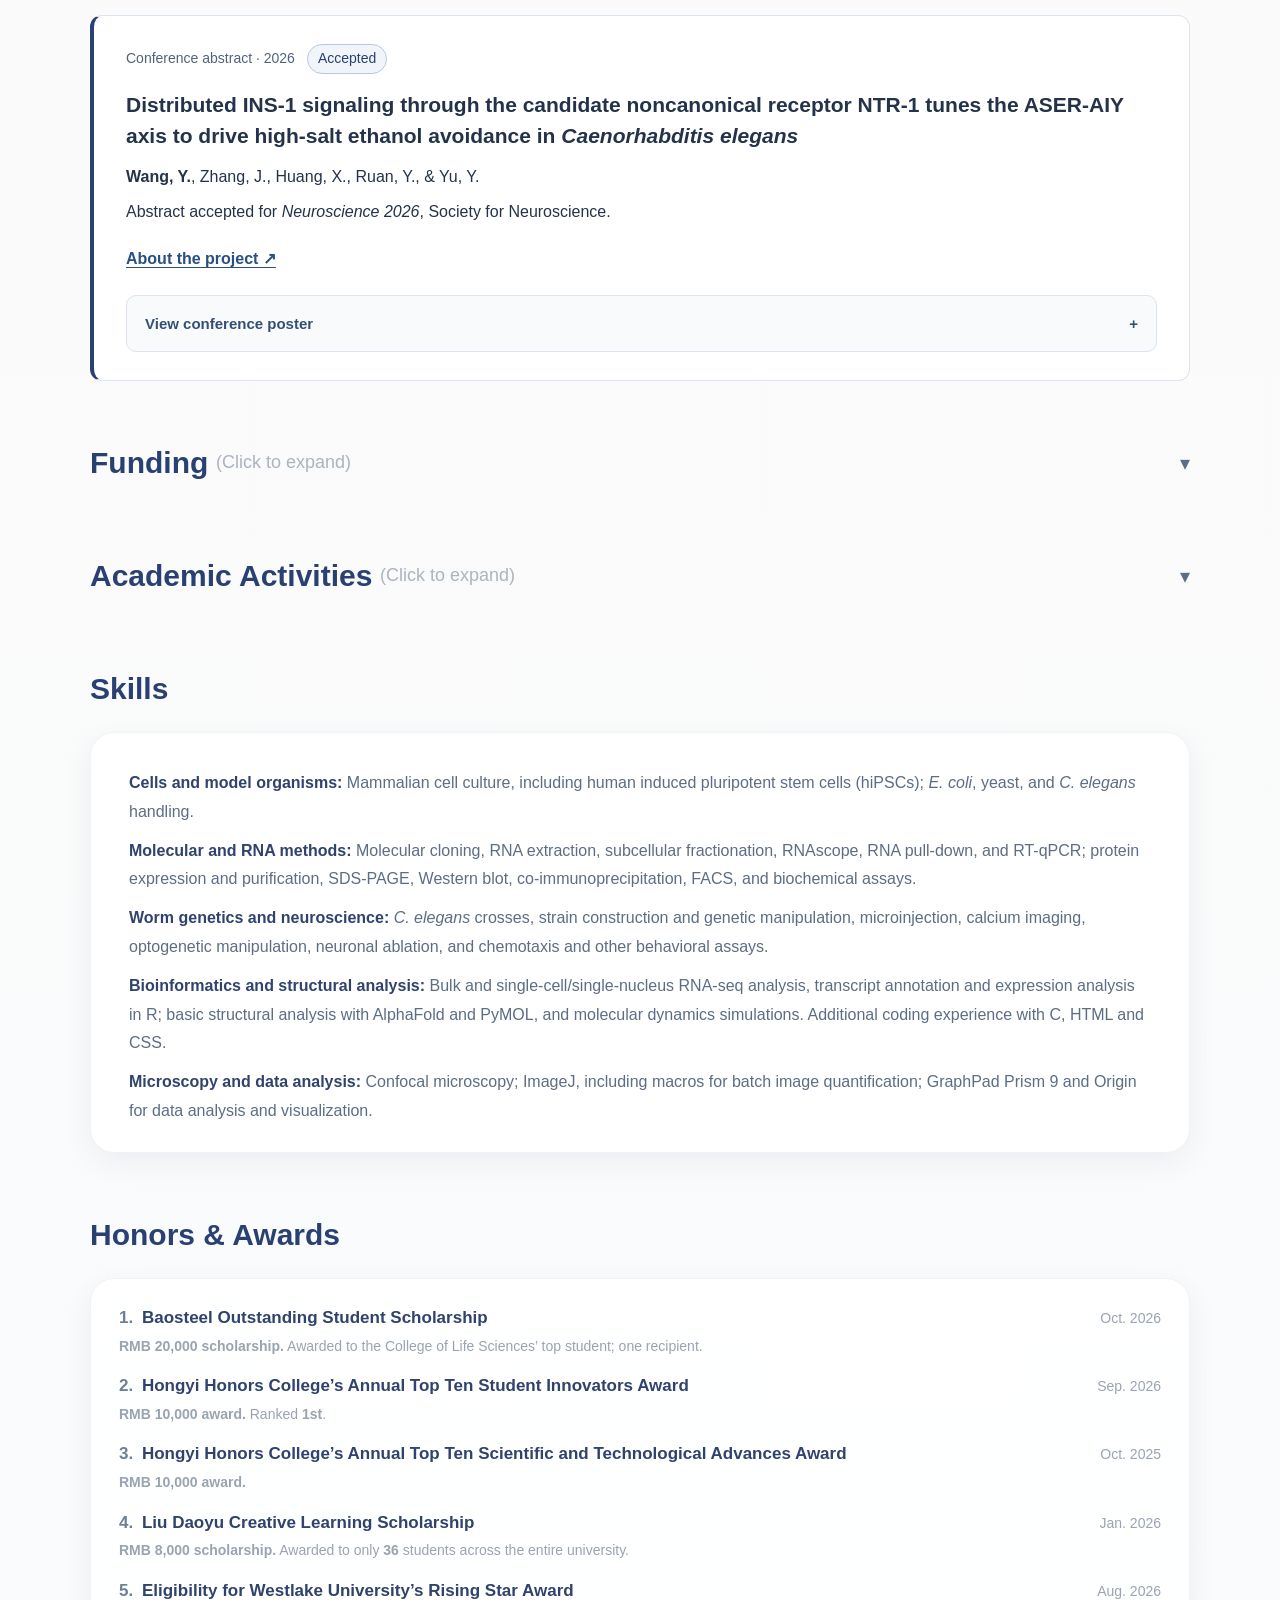
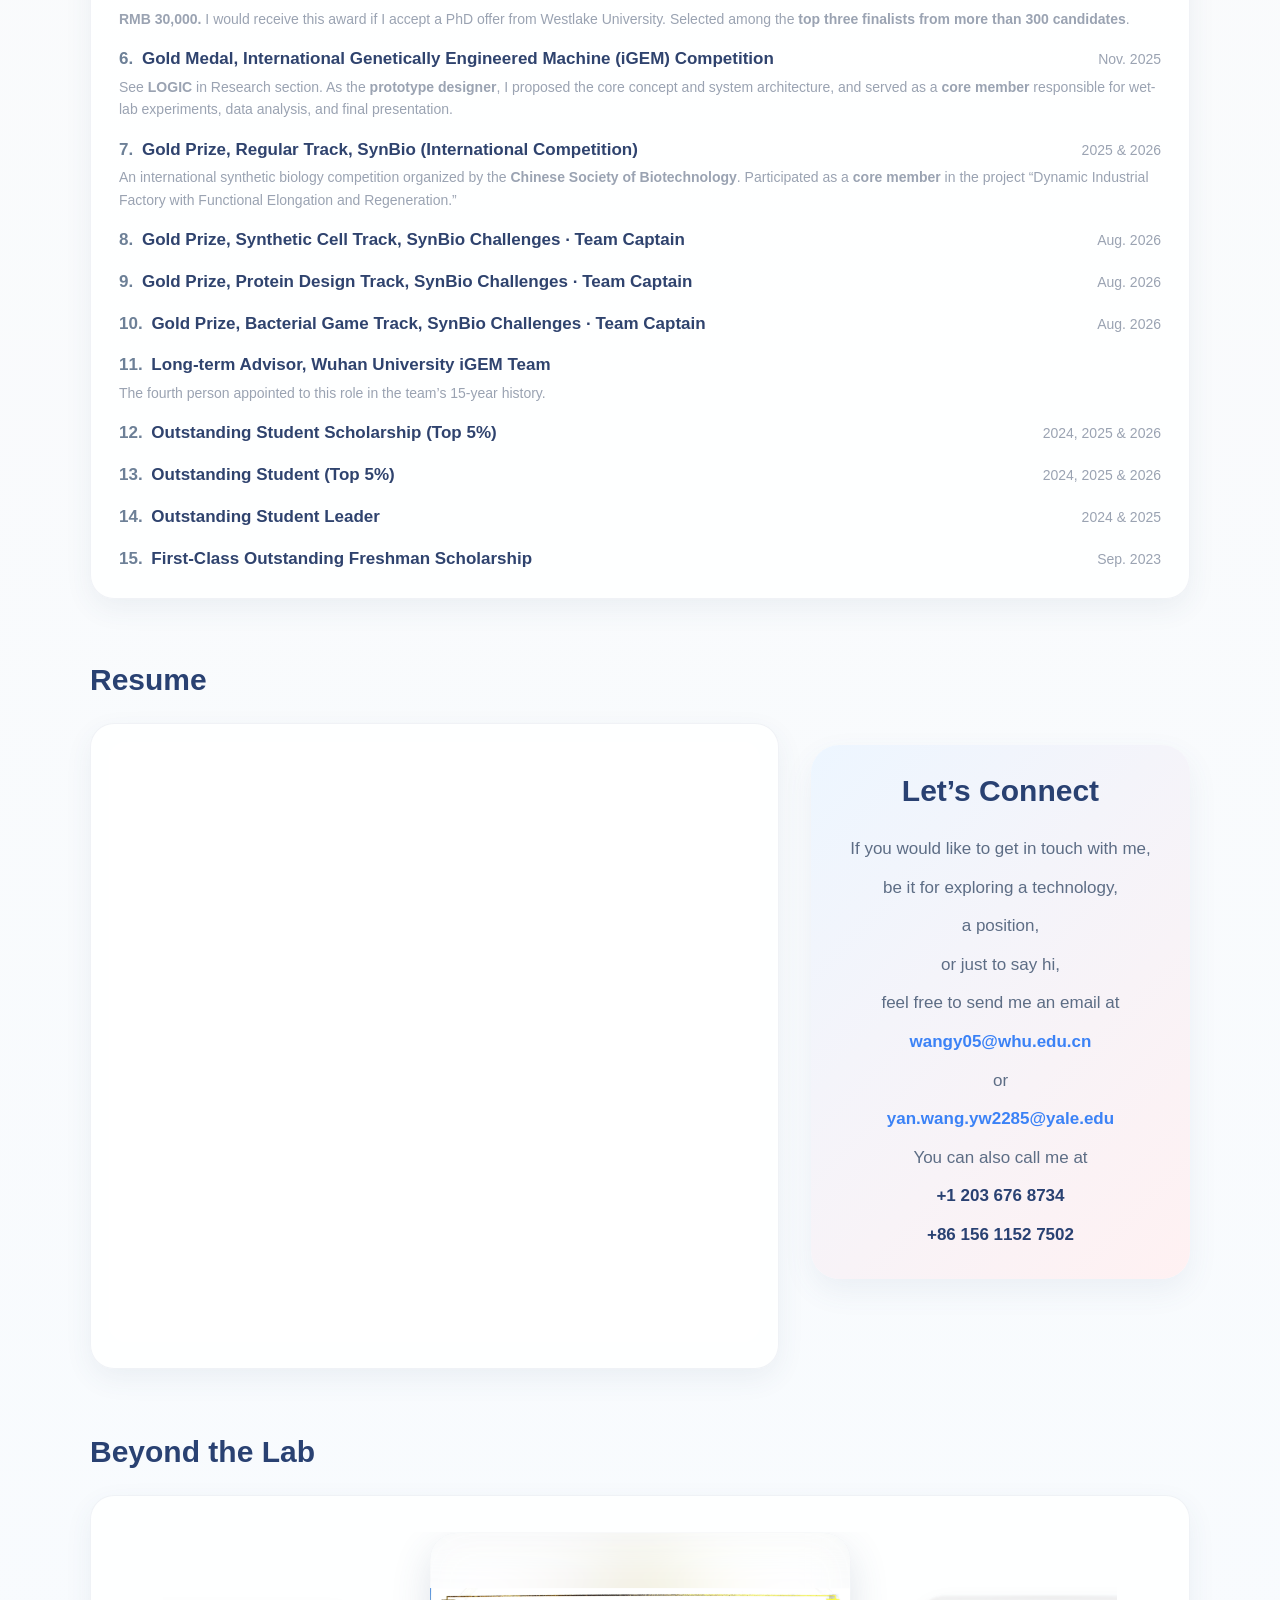
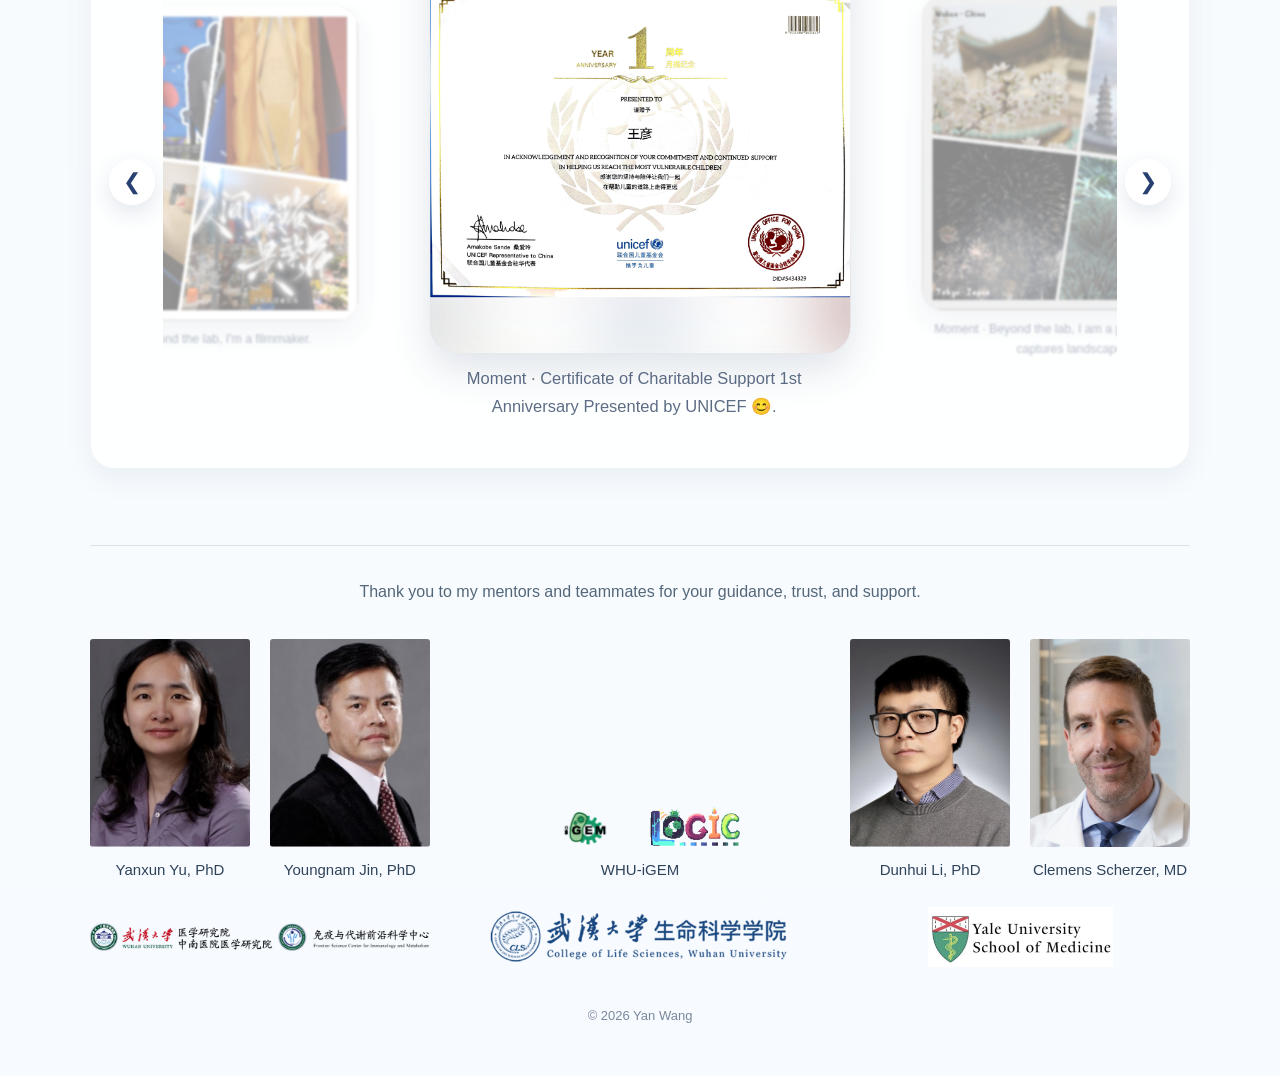
==== commit 0a4164a3: "Update CV to latest supplied version" ====
--- a/index.html
+++ b/index.html
@@ -1110,7 +1110,7 @@
     <div class="resume-side">
       <h2 class="section-title">Resume</h2>
       <div class="card resume-card">
-        <iframe loading="lazy" src="Yan Wang_CV.pdf?v=20260919-0b88f50ac339#zoom=80" class="resume-frame" title="Yan Wang’s CV"></iframe>
+        <iframe loading="lazy" src="Yan Wang_CV.pdf?v=20261109-570be10b45db#zoom=80" class="resume-frame" title="Yan Wang’s CV"></iframe>
       </div>
     </div>
 
